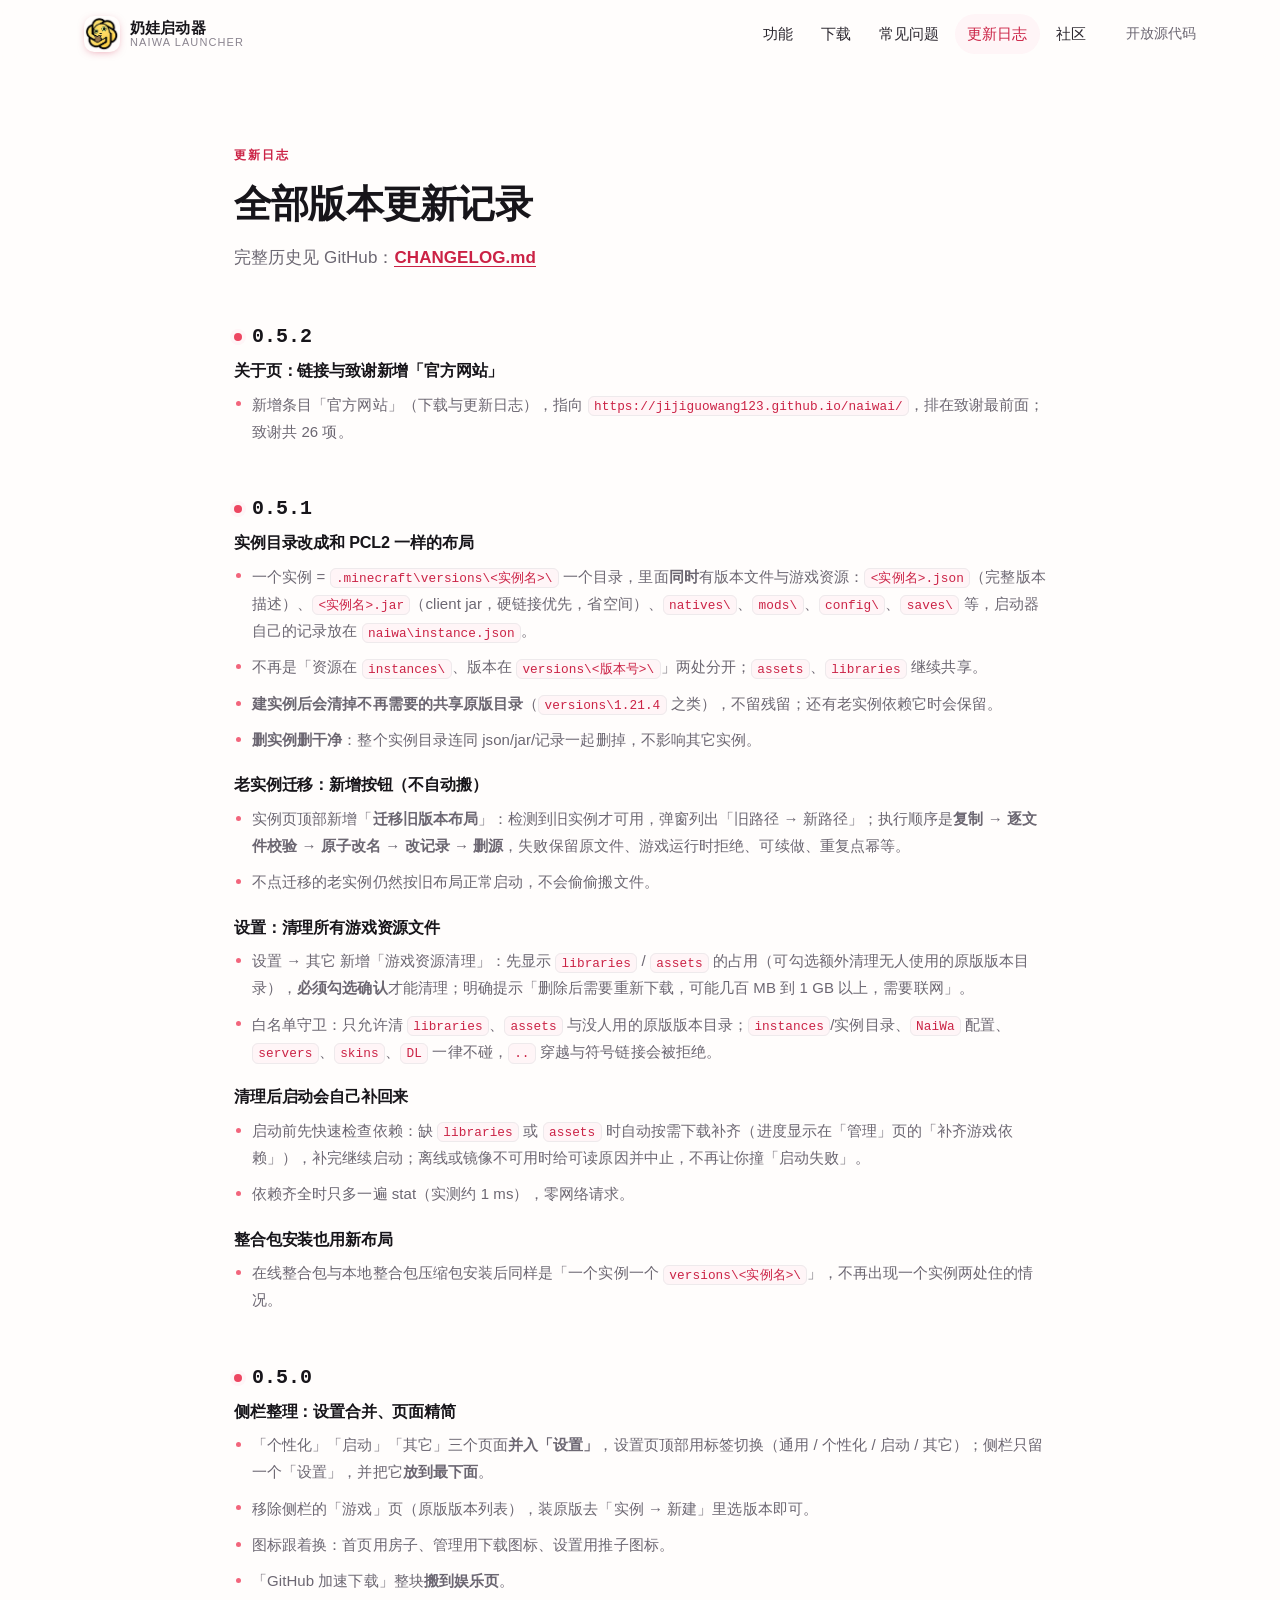
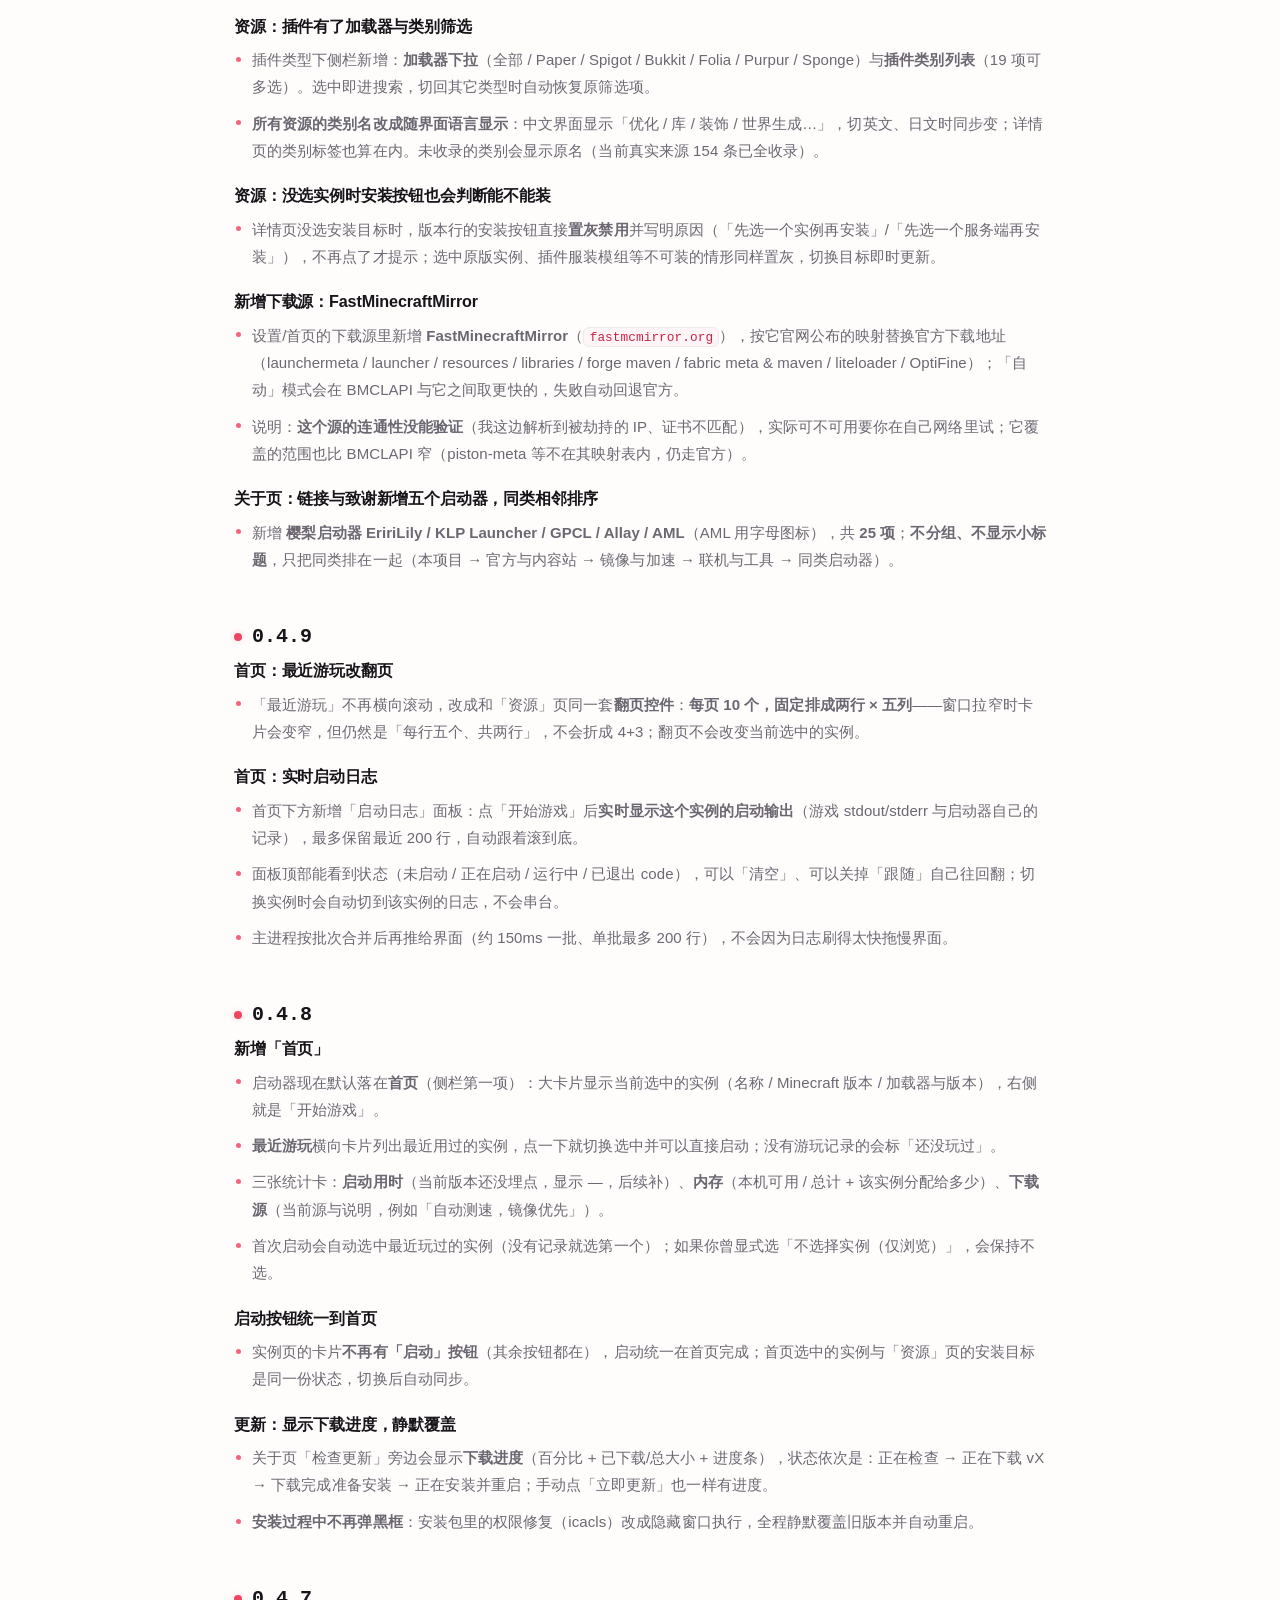
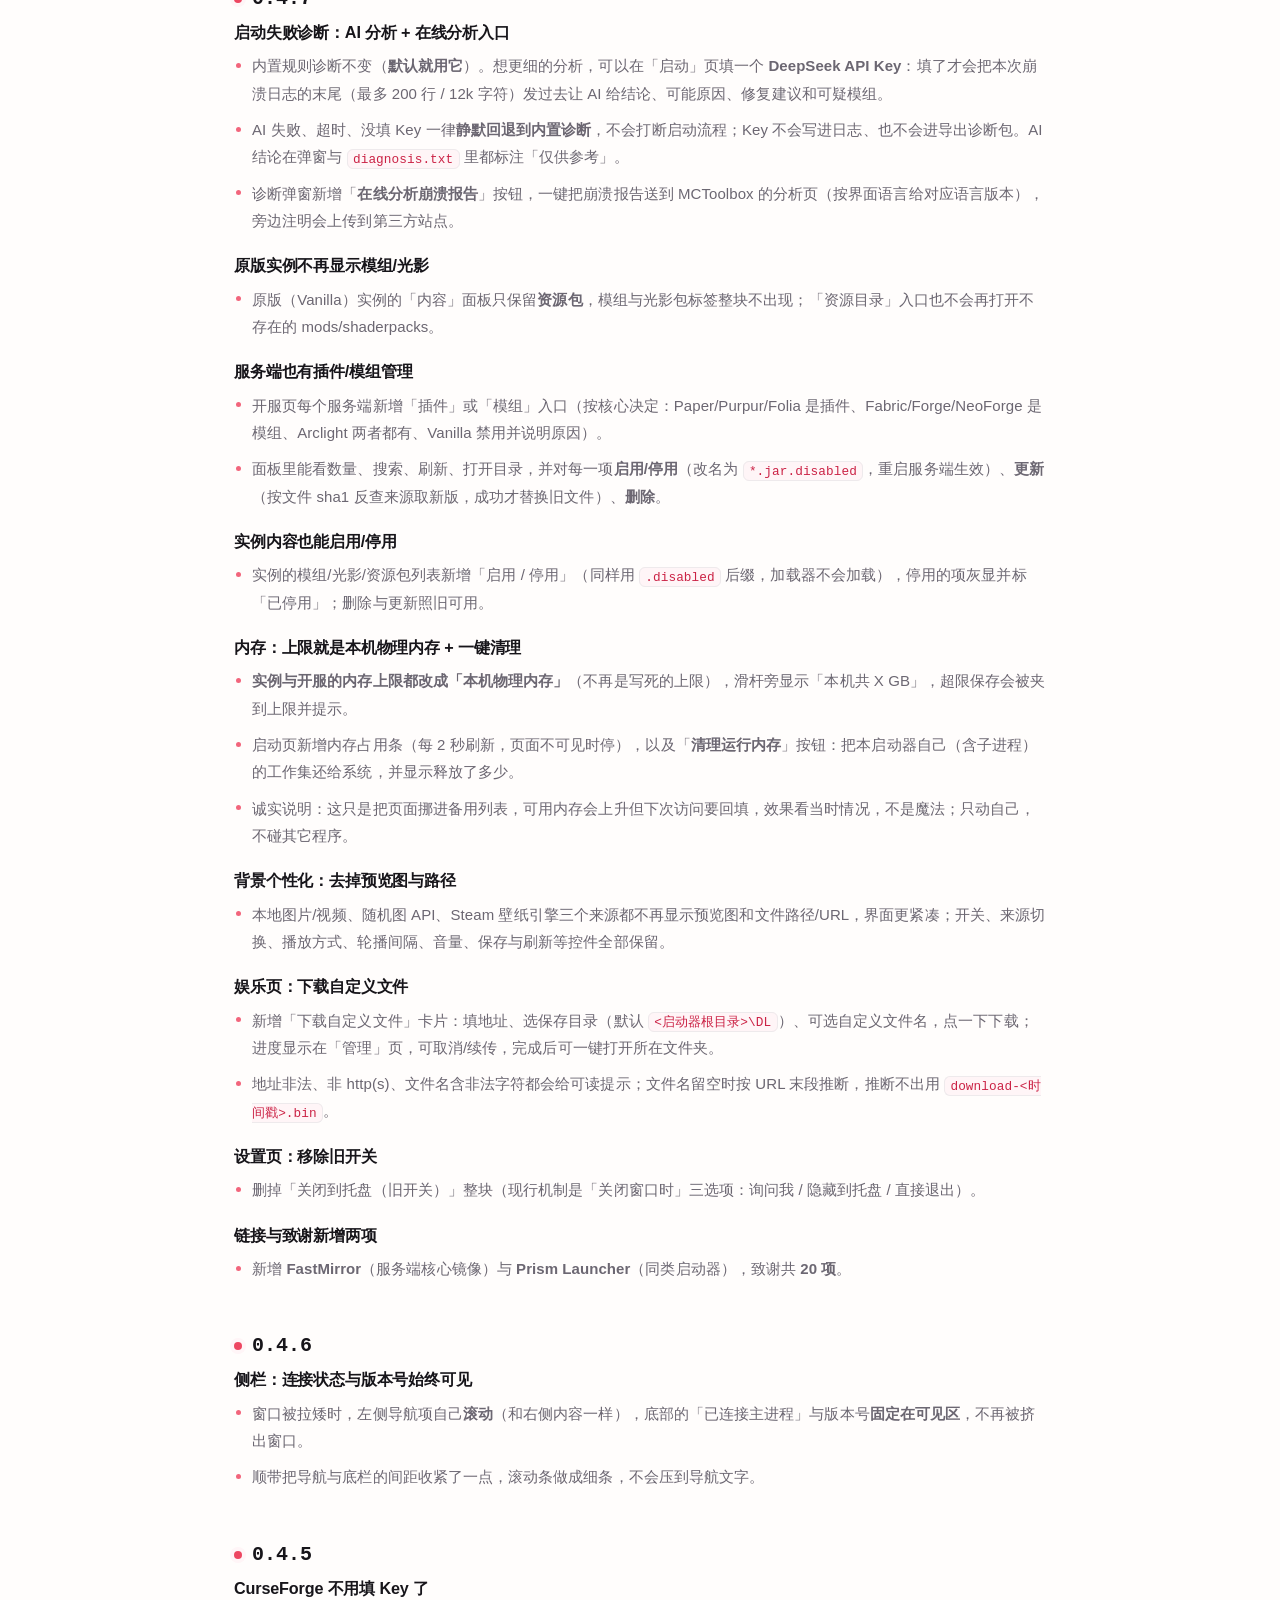
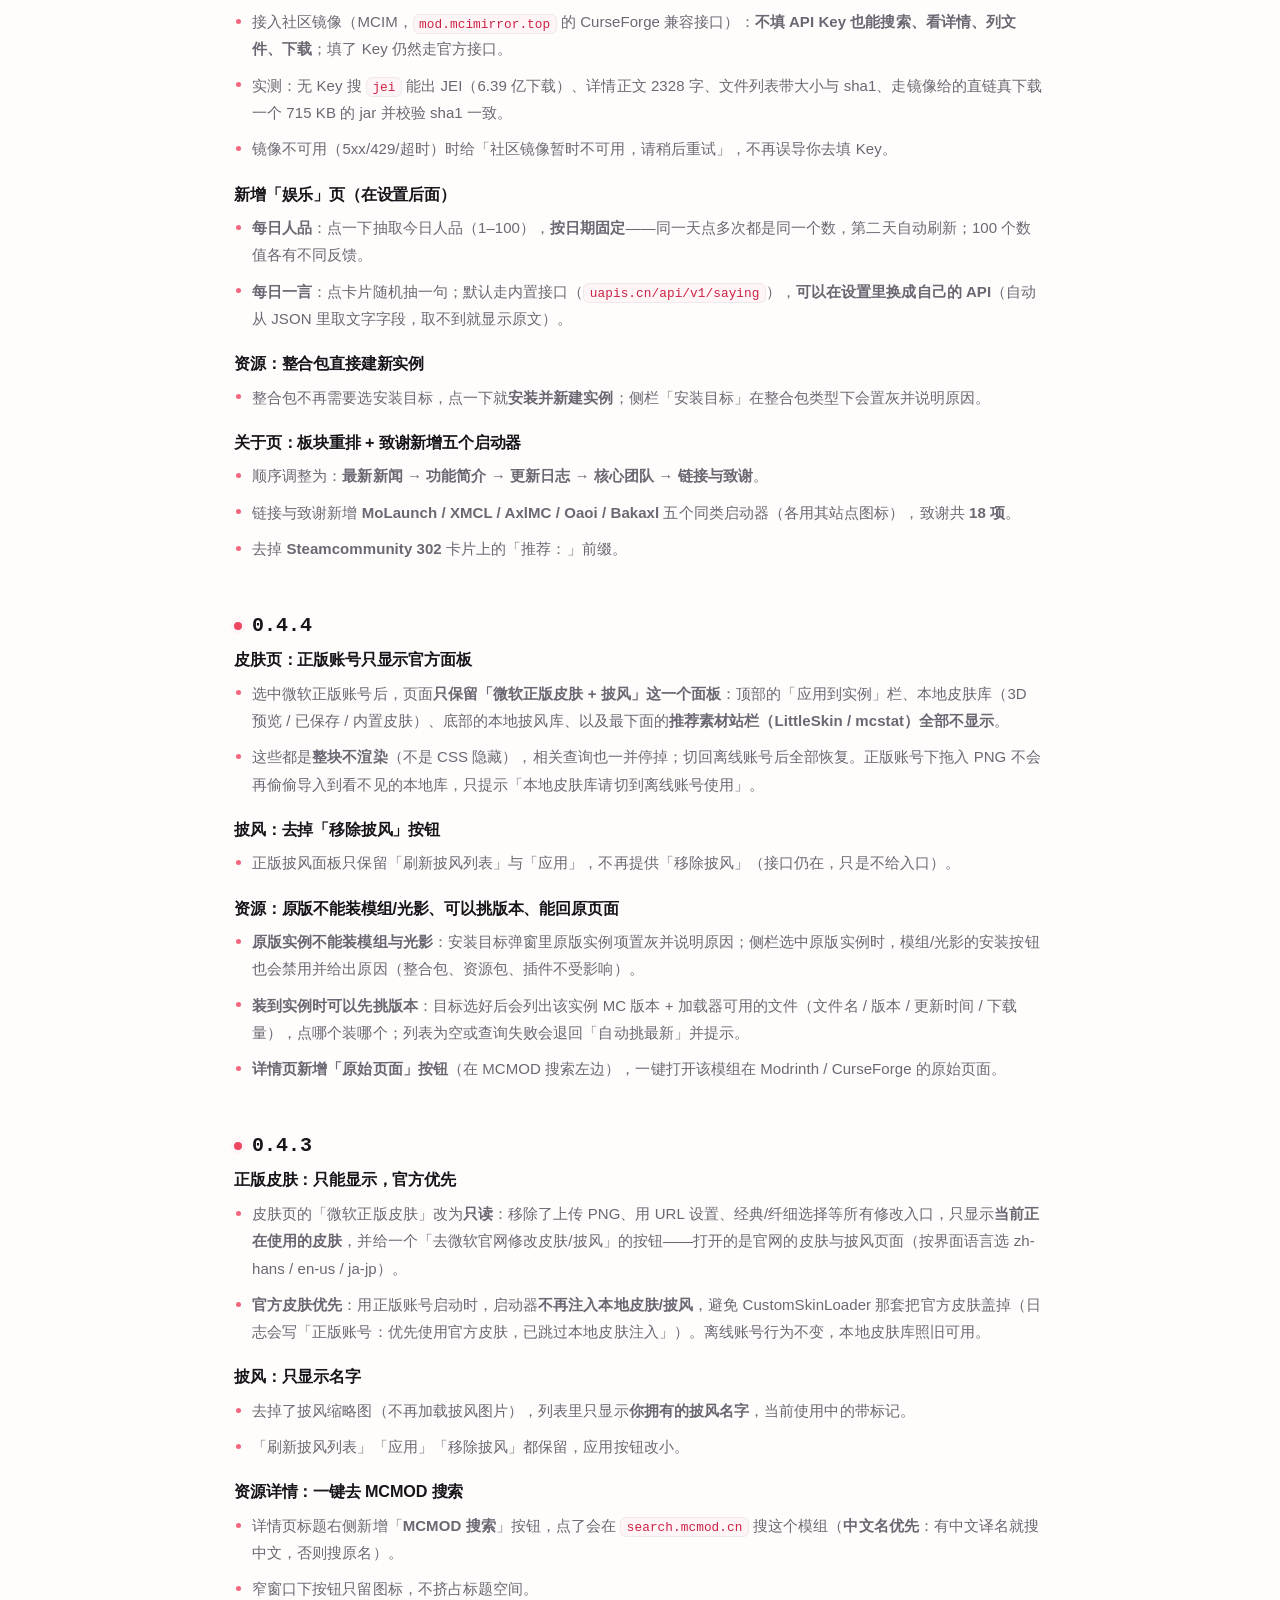
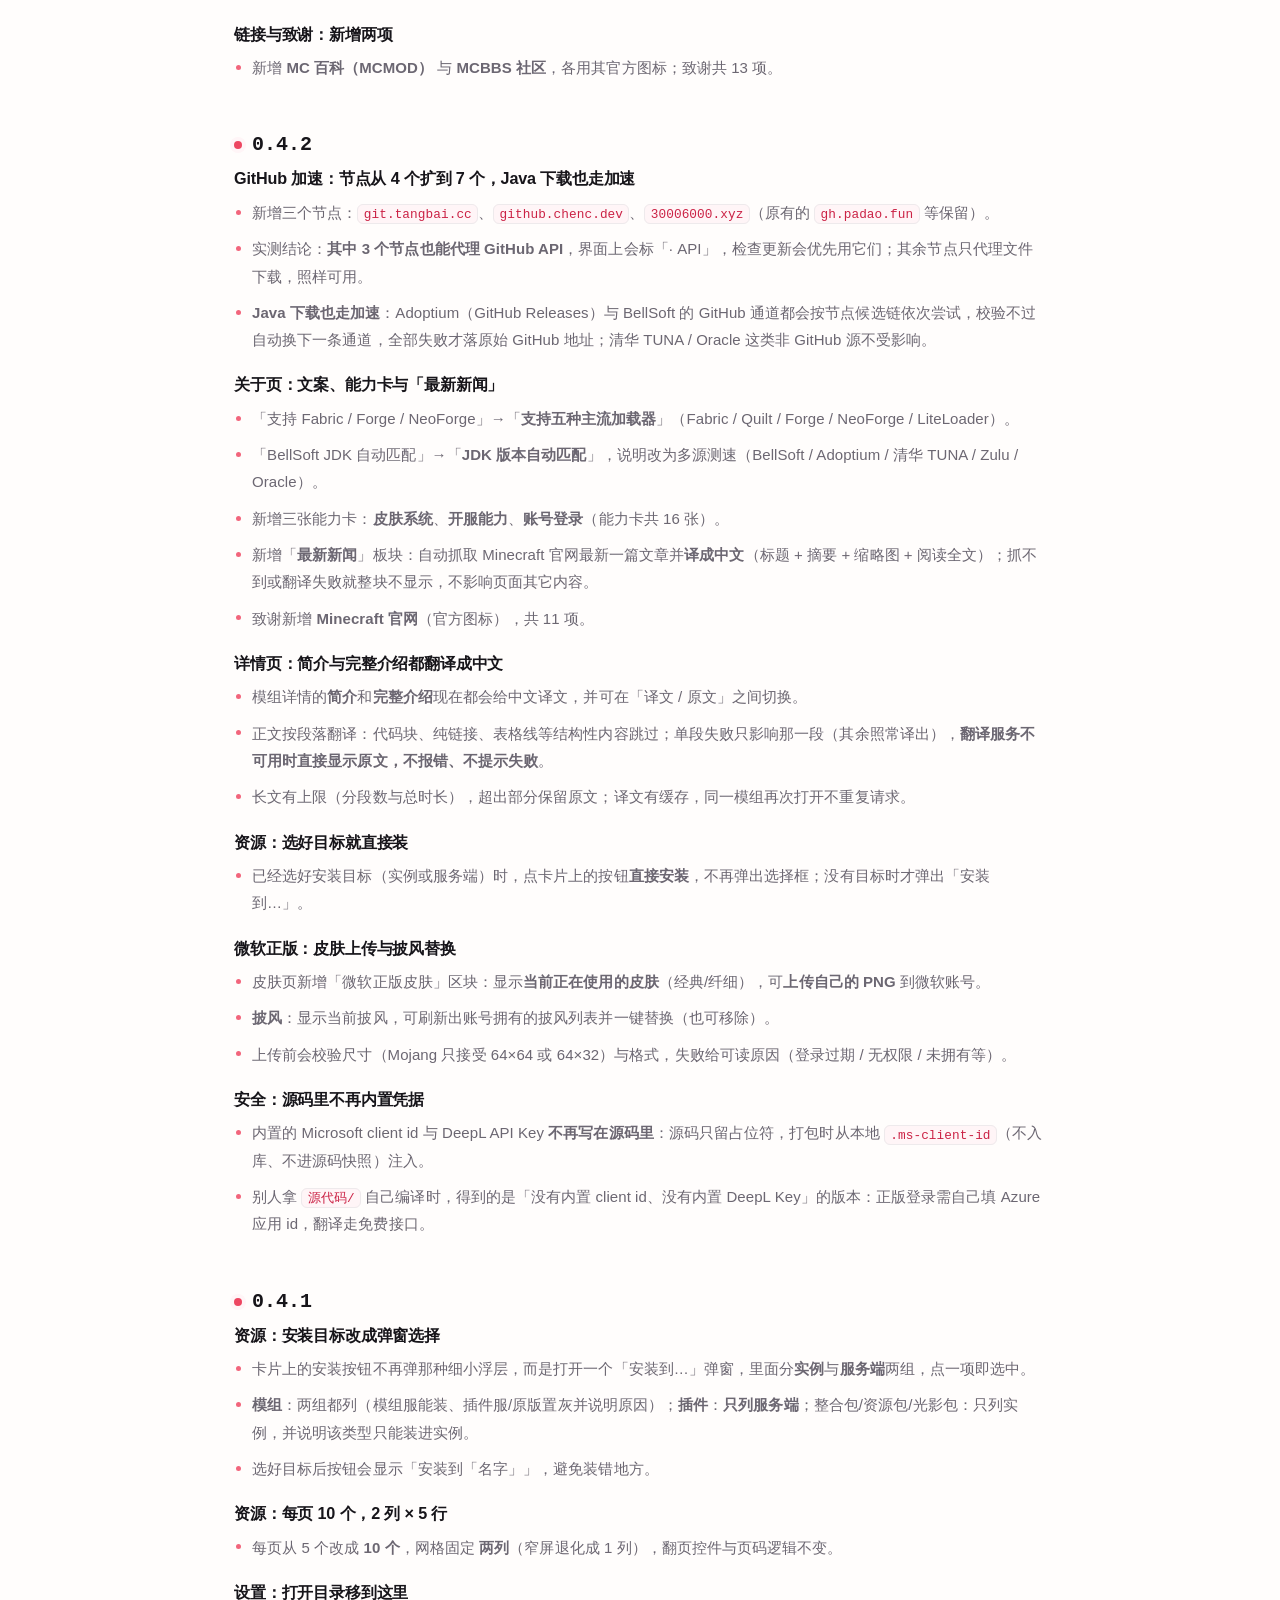
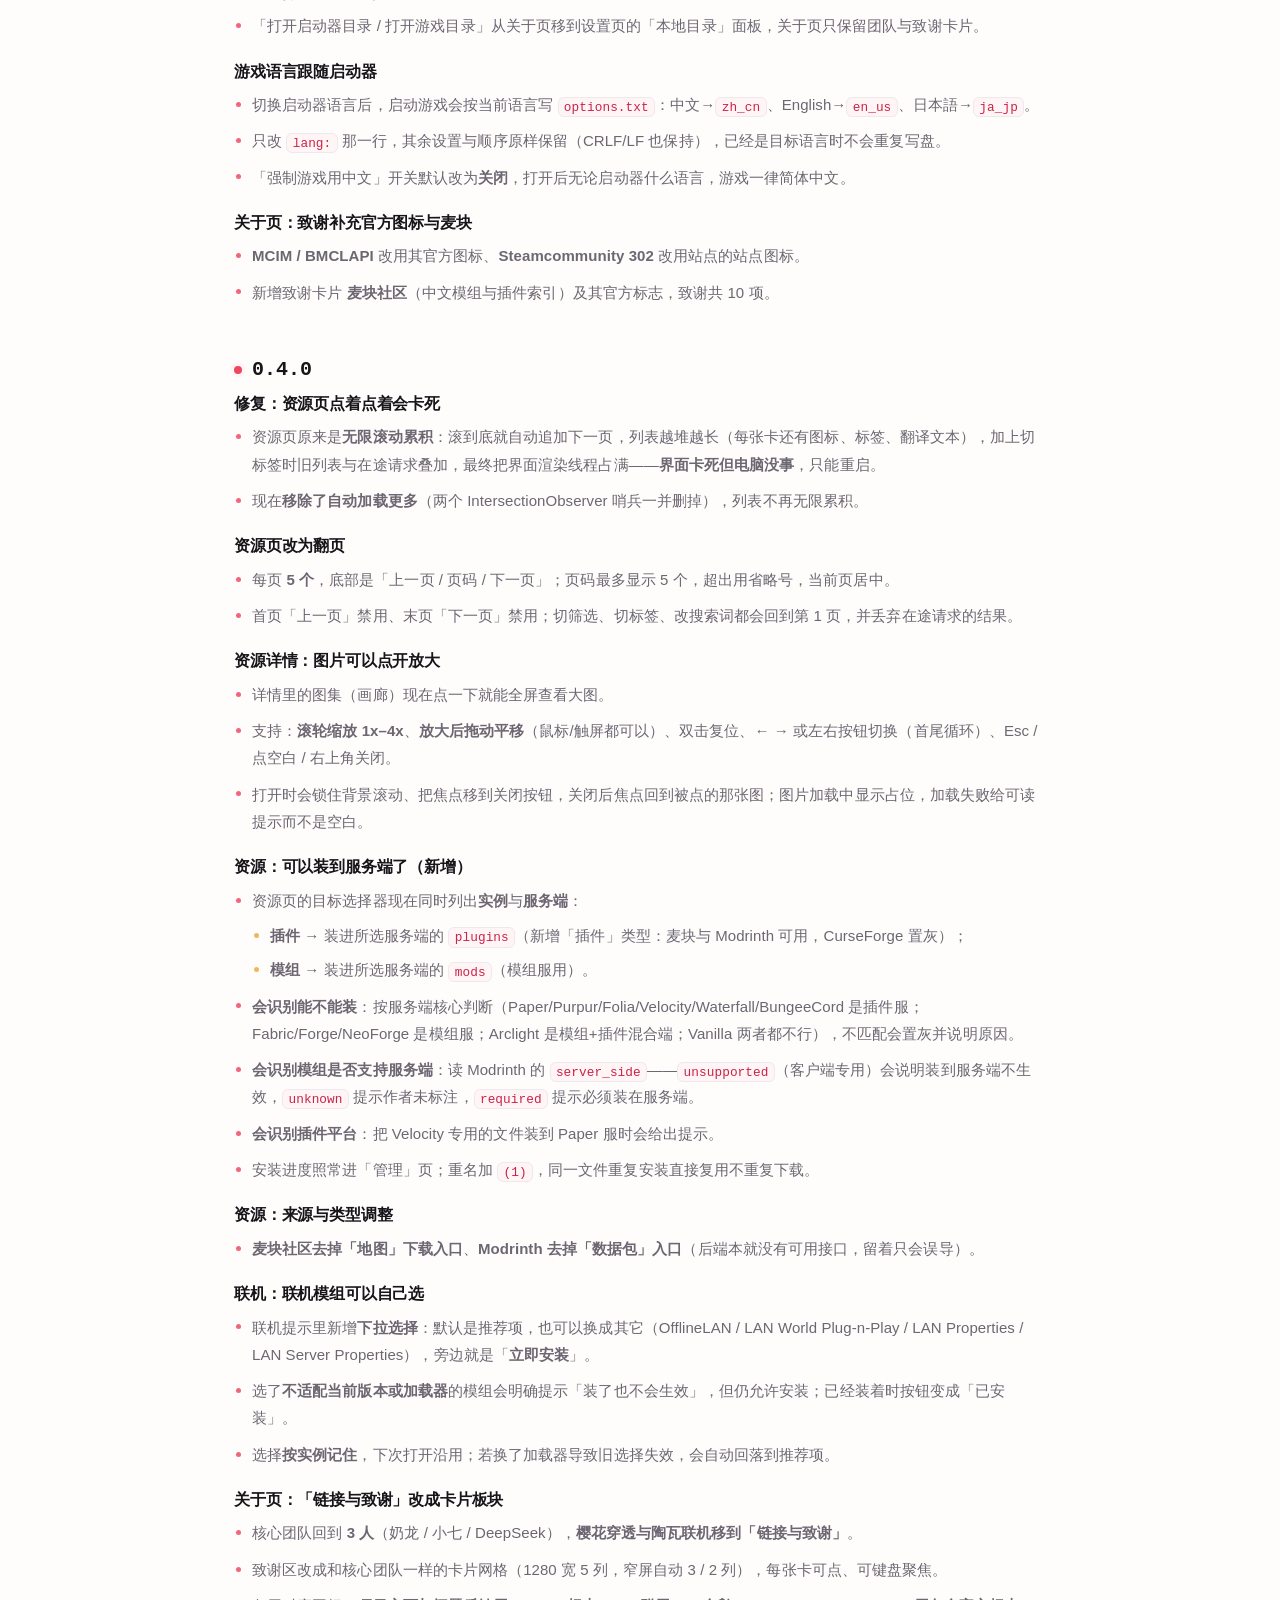
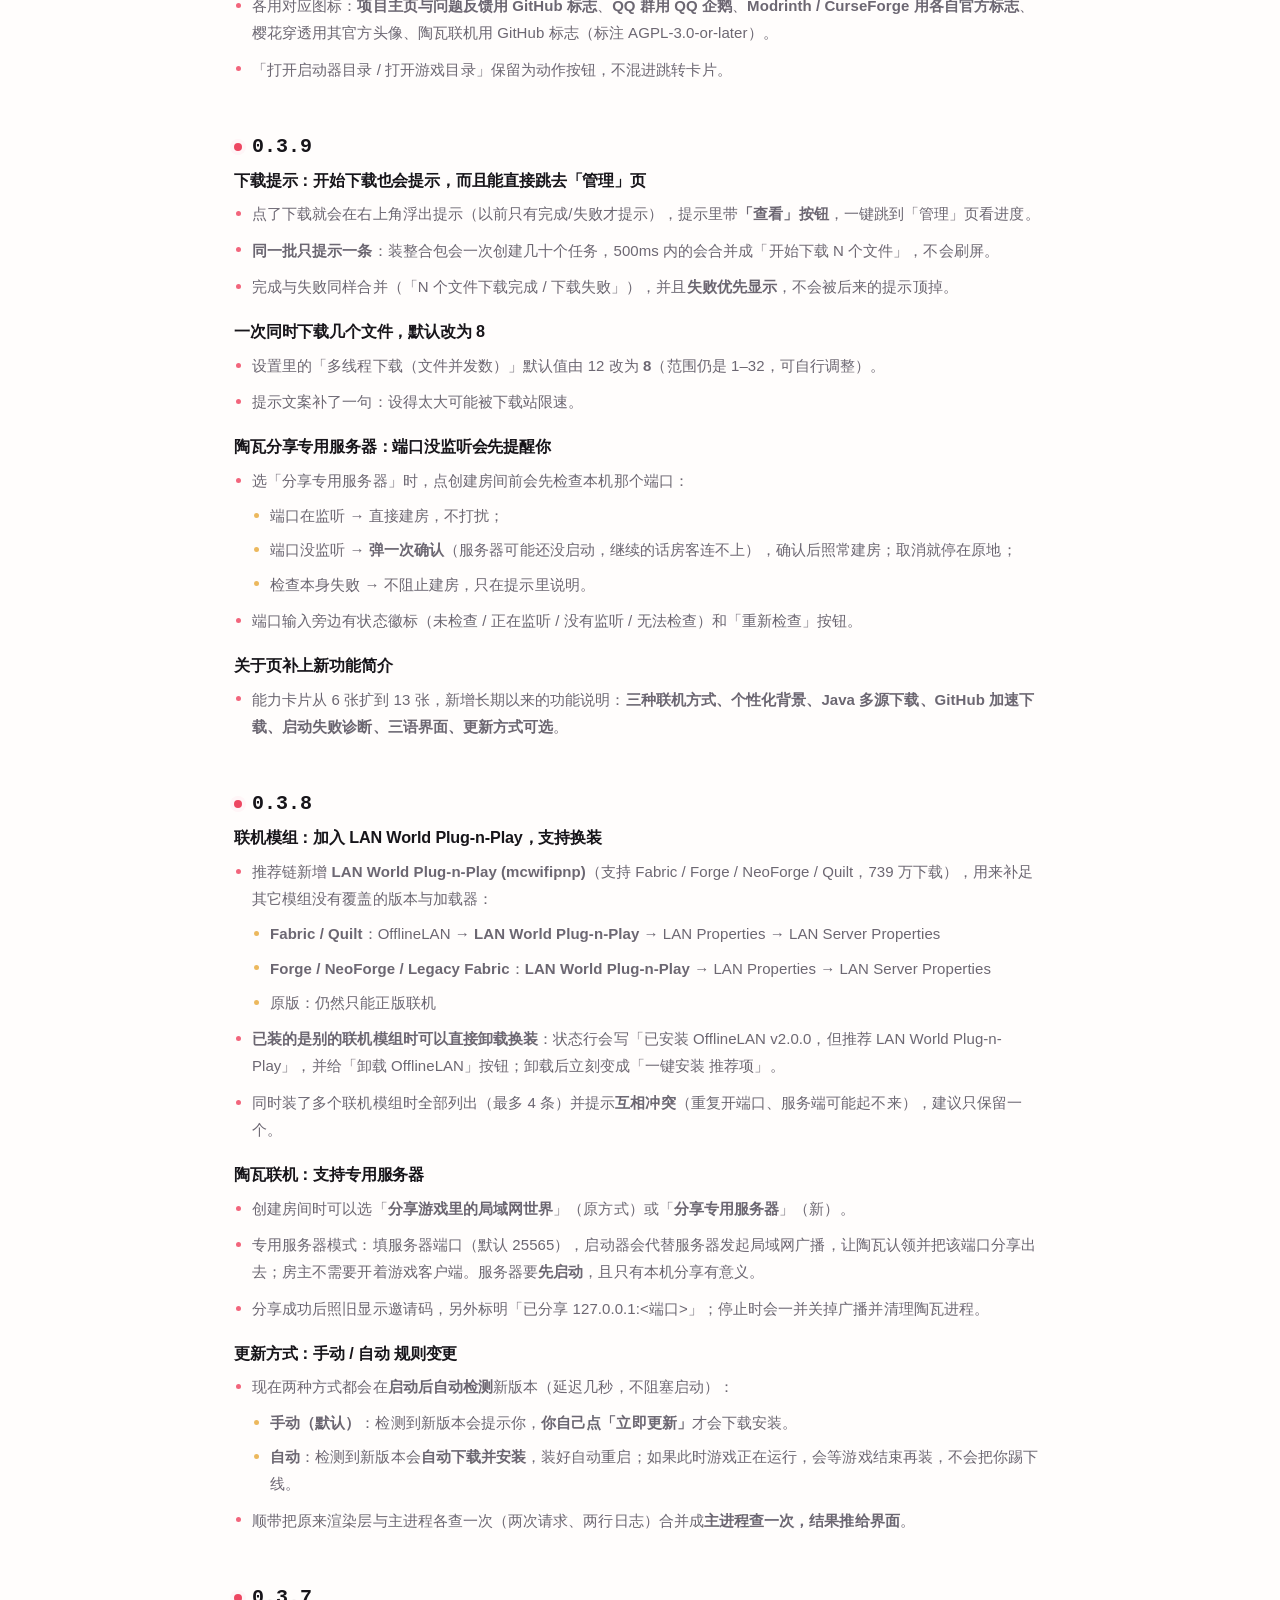
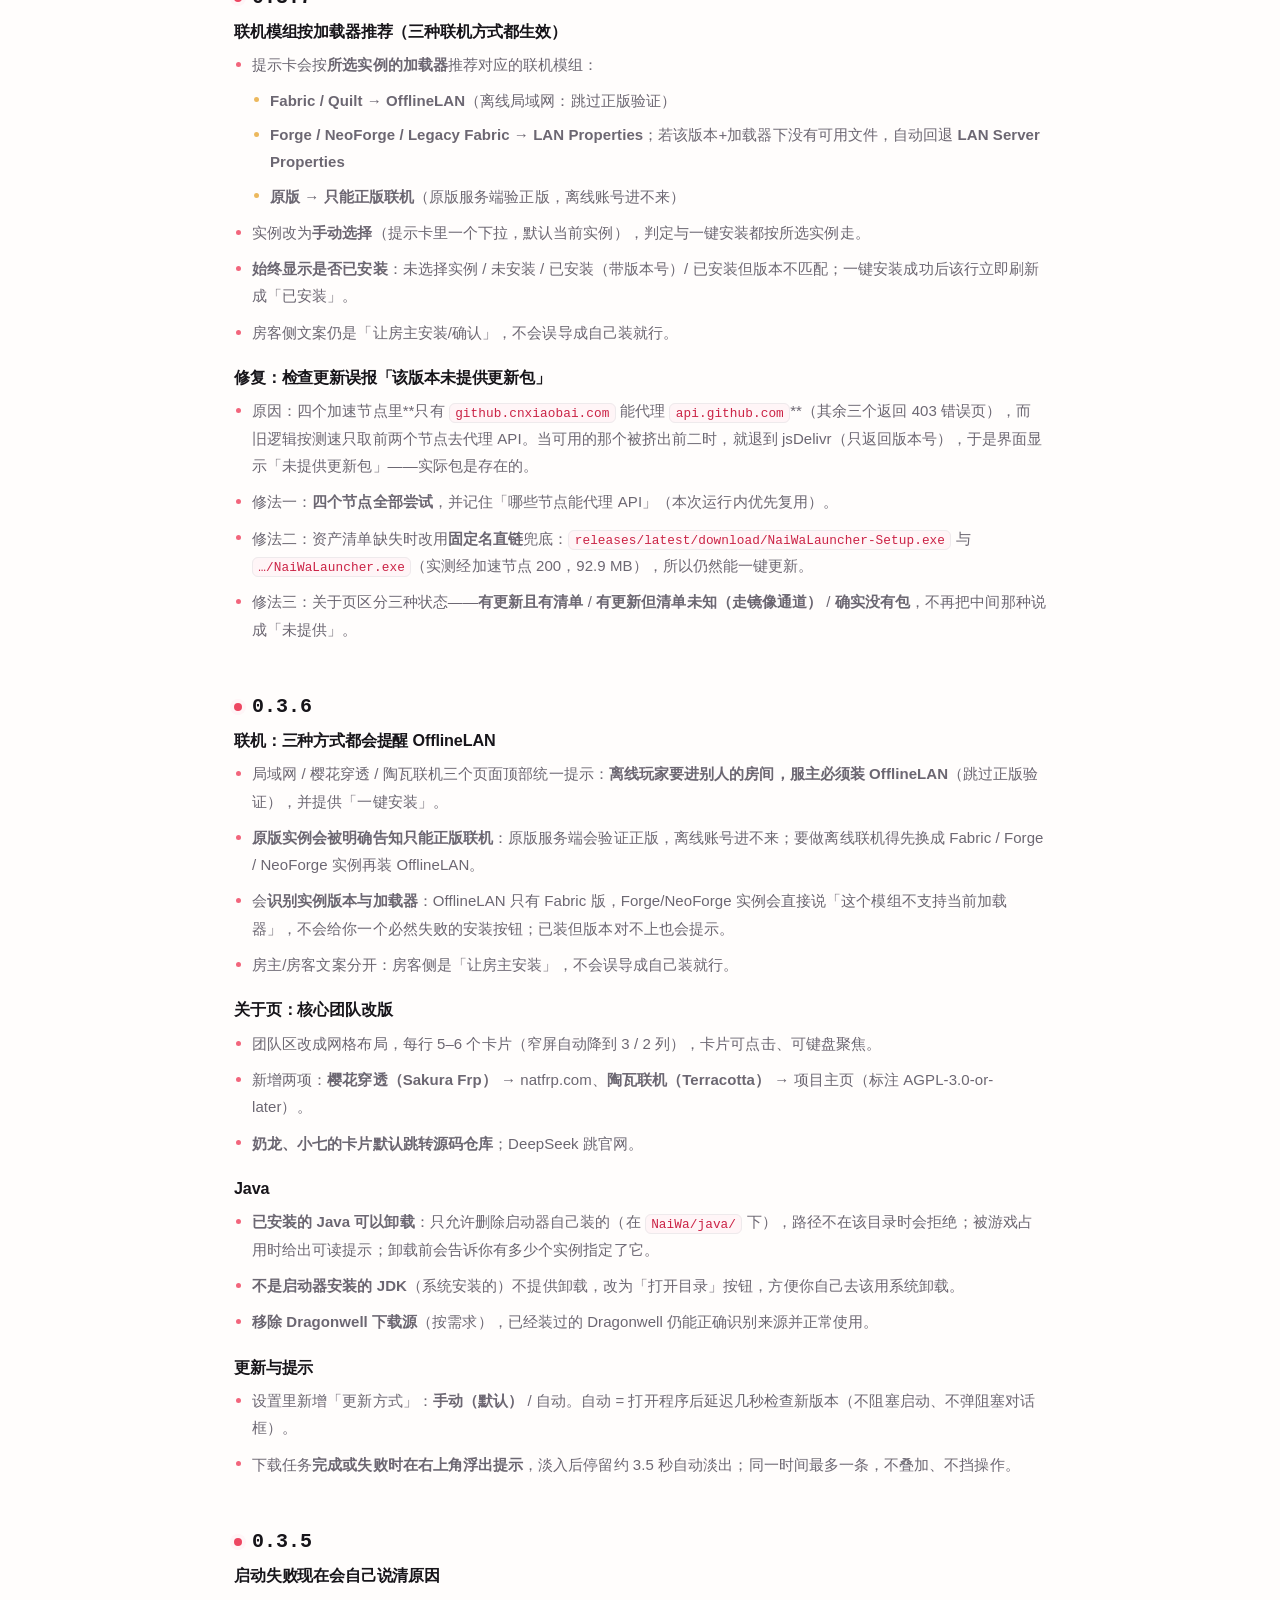
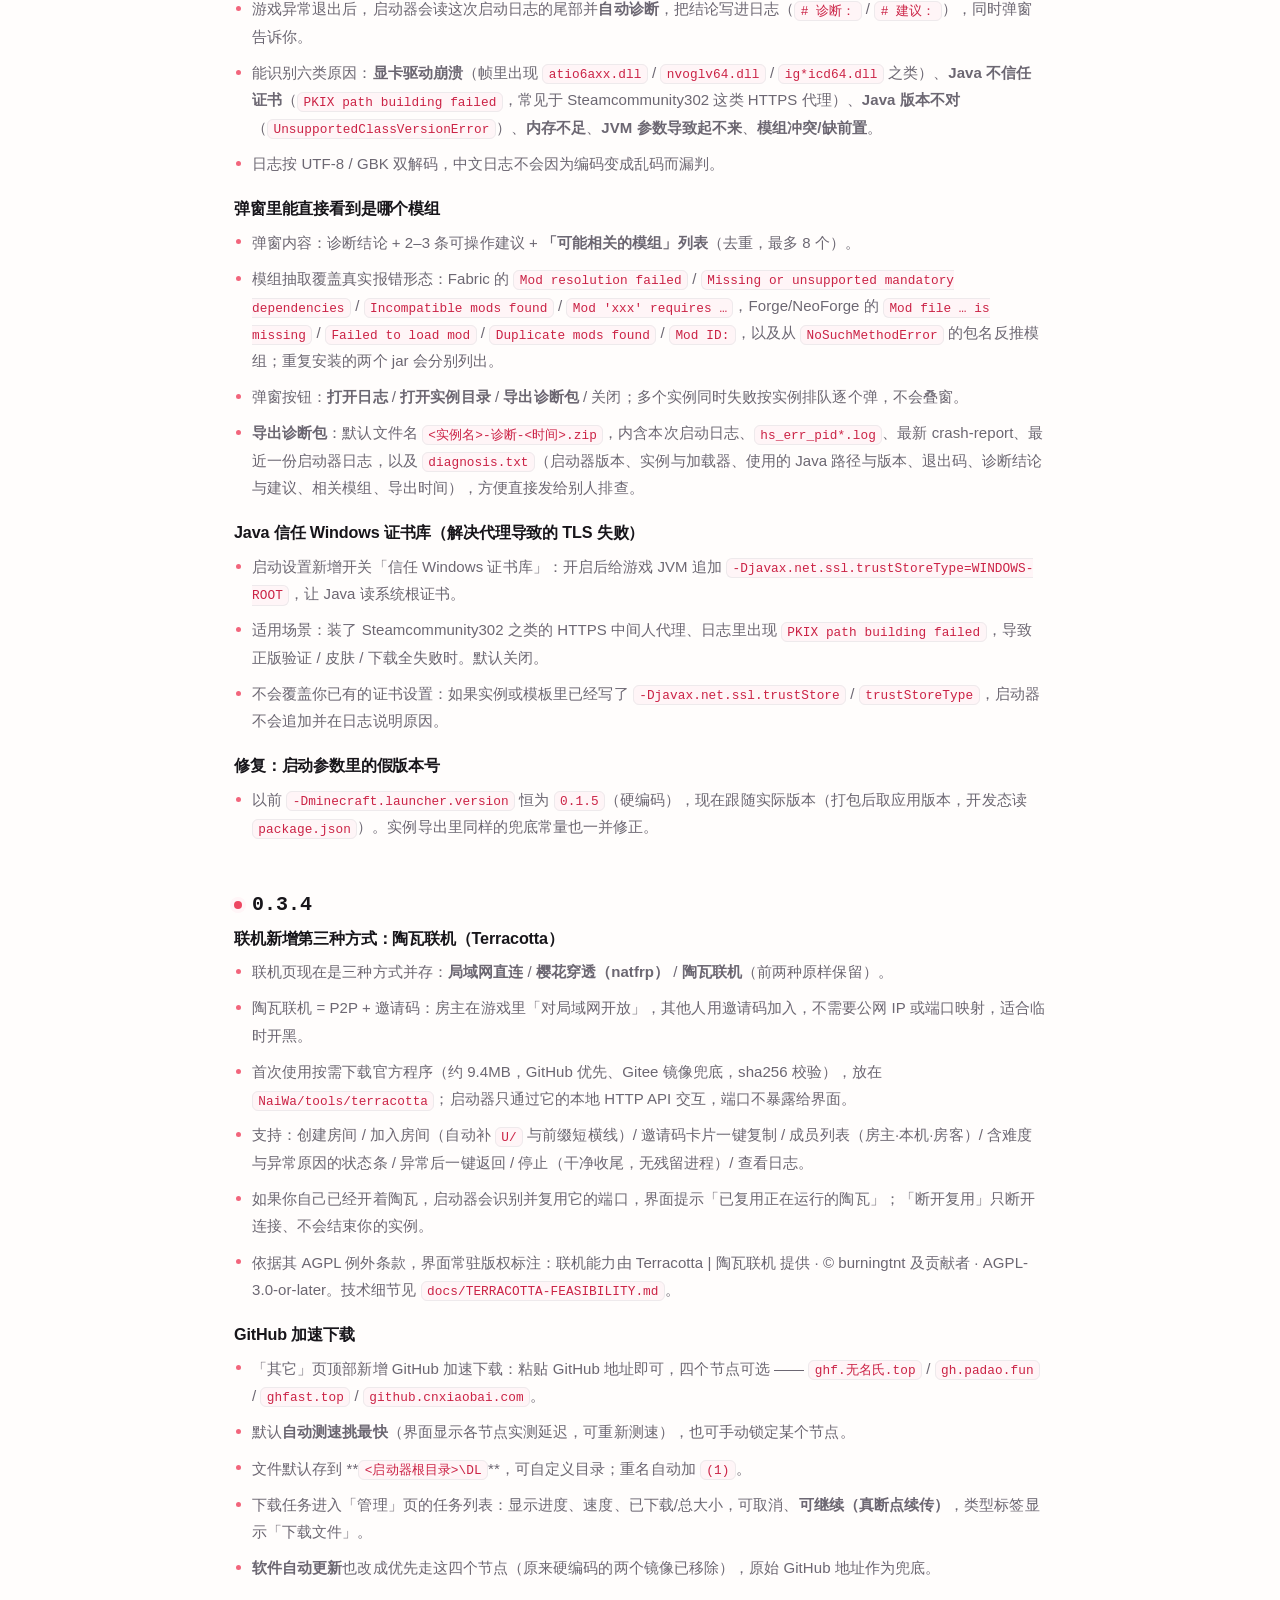
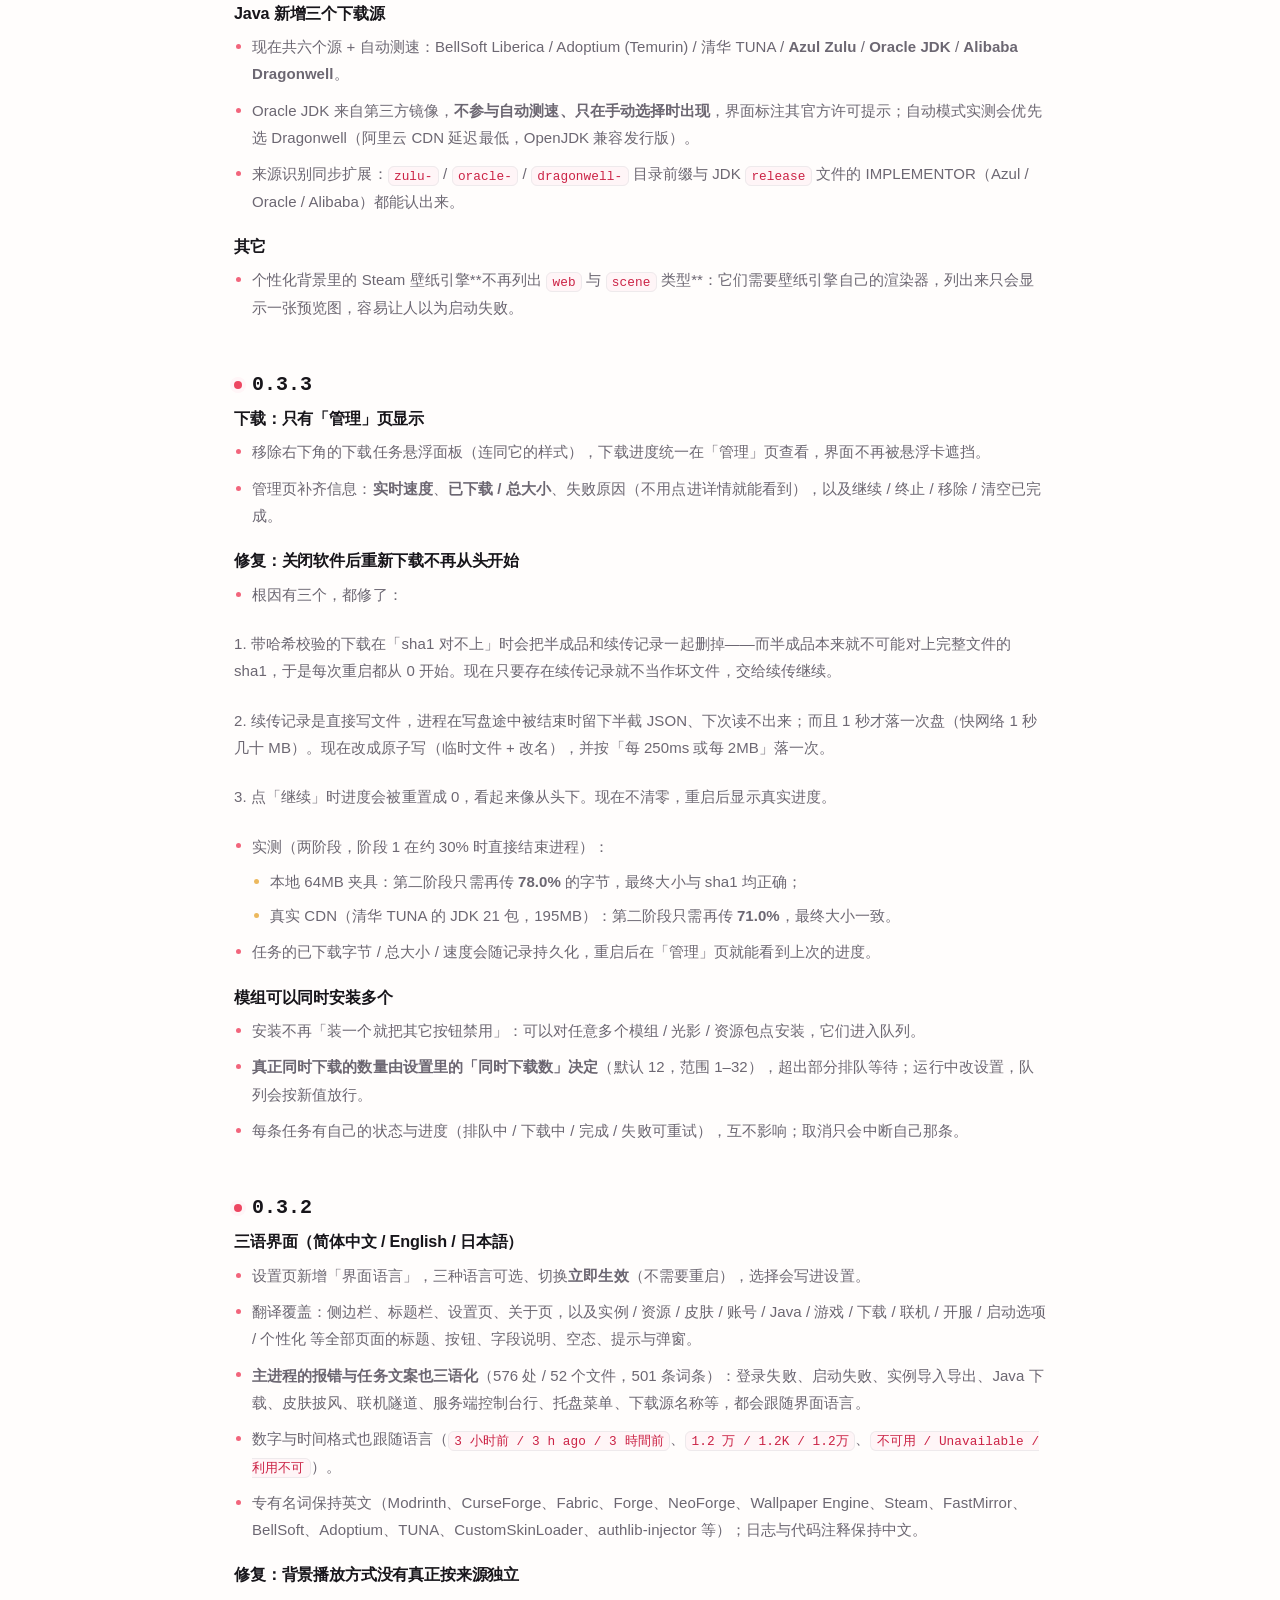
==== changelog.html @ e780cf73 "0.5.2" ====
<!DOCTYPE html>
<html lang="zh-CN">
<head>
<meta charset="utf-8" />
<meta name="viewport" content="width=device-width, initial-scale=1" />
<title>更新日志 — 奶娃启动器 NaiWa Launcher</title>
<meta name="description" content="奶娃启动器（NaiWa Launcher）的版本更新日志：每个版本改了什么，按版本倒序排列；完整历史见仓库 CHANGELOG.md。" />
<meta name="author" content="奶龙" />
<meta name="theme-color" content="#ed4661" />
<meta name="color-scheme" content="light dark" />
<!-- 内容安全策略：本站不发外部请求。若启用 Google Fonts 那一行，需把 fonts.googleapis.com / fonts.gstatic.com 加进 style-src 与 font-src。 -->
<meta http-equiv="Content-Security-Policy" content="default-src 'self'; base-uri 'none'; img-src 'self' data:; style-src 'self' 'unsafe-inline'; script-src 'self'; font-src 'self'; connect-src 'self'; form-action 'none'" />
<link rel="icon" type="image/png" href="assets/img/logo.png" />
<link rel="apple-touch-icon" href="assets/img/logo.png" />

<meta property="og:type" content="website" />
<meta property="og:locale" content="zh_CN" />
<meta property="og:site_name" content="奶娃启动器 NaiWa Launcher" />
<meta property="og:title" content="更新日志 — 奶娃启动器 NaiWa Launcher" />
<meta property="og:description" content="每个版本改了什么，按版本倒序排列。" />
<meta property="og:image" content="assets/img/home.png" />
<meta property="og:image:width" content="1440" />
<meta property="og:image:height" content="900" />
<meta property="og:image:alt" content="奶娃启动器首页截图" />
<meta name="twitter:card" content="summary_large_image" />
<meta name="twitter:title" content="更新日志 — 奶娃启动器 NaiWa Launcher" />
<meta name="twitter:description" content="奶娃启动器的版本更新日志。" />
<meta name="twitter:image" content="assets/img/home.png" />

<!-- 字体：默认走系统字体栈，离线也能正常显示。
     如果希望使用 Google Fonts 的 Inter，取消下面一行的注释即可（网络不通时会自动回退到系统栈）。 -->
<!-- <link rel="stylesheet" href="https://fonts.googleapis.com/css2?family=Inter:wght@400;500;600;700;800&display=swap" /> -->
<link rel="stylesheet" href="assets/css/style.css" />
</head>
<body>
<a class="skip-link" href="#main">跳到主要内容</a>

<header class="site-header" id="site-header">
  <div class="container header-inner">
    <a class="brand" href="index.html" aria-label="奶娃启动器，回到页面顶部">
      <img class="brand-logo" src="assets/img/logo.png" alt="" width="36" height="36" />
      <span class="brand-name">奶娃启动器<em>NaiWa Launcher</em></span>
    </a>

    <nav class="nav" id="primary-nav" aria-label="主导航">
      <ul class="nav-list">
        <li><a href="index.html#features">功能</a></li>
        <li><a href="index.html#download">下载</a></li>
        <li><a href="index.html#faq">常见问题</a></li>
        <li><a href="changelog.html" class="is-active" aria-current="page">更新日志</a></li>
        <li><a href="index.html#community">社区</a></li>
      </ul>
      <div class="nav-actions">
        <a class="nav-source" data-dl="repo" data-dl-keep-label href="#" rel="noopener">开放源代码</a>
      </div>
    </nav>

    <button class="nav-toggle" id="nav-toggle" type="button" aria-expanded="false" aria-controls="primary-nav" aria-label="打开菜单">
      <span class="nav-toggle-bar" aria-hidden="true"></span>
      <span class="nav-toggle-bar" aria-hidden="true"></span>
      <span class="nav-toggle-bar" aria-hidden="true"></span>
    </button>
  </div>
</header>

<main id="main">
  <section class="section cl-page" id="changelog">
    <div class="container container--narrow">
      <header class="section-head section-head--left">
        <p class="eyebrow">更新日志</p>
        <h2>全部版本更新记录</h2>
        <p class="section-lead">完整历史见 GitHub：<a class="inline-link" href="https://github.com/JIJIGUOWANG123/NaiWaLauncher/blob/main/CHANGELOG.md" target="_blank" rel="noopener noreferrer">CHANGELOG.md</a></p>
      </header>

      <div class="clog">
  <article class="clog-entry" id="v0-5-2">
    <h2 class="clog-ver">0.5.2</h2>
    <div class="clog-body">
      <div class="clog-sec">
        <h3 class="clog-group">关于页：链接与致谢新增「官方网站」</h3>
        <ul class="clog-list">
          <li>新增条目「官方网站」（下载与更新日志），指向 <code>https://jijiguowang123.github.io/naiwai/</code>，排在致谢最前面；致谢共 26 项。</li>
        </ul>
      </div>
    </div>
  </article>

  <article class="clog-entry" id="v0-5-1">
    <h2 class="clog-ver">0.5.1</h2>
    <div class="clog-body">
      <div class="clog-sec">
        <h3 class="clog-group">实例目录改成和 PCL2 一样的布局</h3>
        <ul class="clog-list">
          <li>一个实例 = <code>.minecraft\versions\&lt;实例名&gt;\</code> 一个目录，里面<strong>同时</strong>有版本文件与游戏资源：<code>&lt;实例名&gt;.json</code>（完整版本描述）、<code>&lt;实例名&gt;.jar</code>（client jar，硬链接优先，省空间）、<code>natives\</code>、<code>mods\</code>、<code>config\</code>、<code>saves\</code> 等，启动器自己的记录放在 <code>naiwa\instance.json</code>。</li>
          <li>不再是「资源在 <code>instances\</code>、版本在 <code>versions\&lt;版本号&gt;\</code>」两处分开；<code>assets</code>、<code>libraries</code> 继续共享。</li>
          <li><strong>建实例后会清掉不再需要的共享原版目录</strong>（<code>versions\1.21.4</code> 之类），不留残留；还有老实例依赖它时会保留。</li>
          <li><strong>删实例删干净</strong>：整个实例目录连同 json/jar/记录一起删掉，不影响其它实例。</li>
        </ul>
      </div>
      <div class="clog-sec">
        <h3 class="clog-group">老实例迁移：新增按钮（不自动搬）</h3>
        <ul class="clog-list">
          <li>实例页顶部新增「<strong>迁移旧版本布局</strong>」：检测到旧实例才可用，弹窗列出「旧路径 → 新路径」；执行顺序是<strong>复制 → 逐文件校验 → 原子改名 → 改记录 → 删源</strong>，失败保留原文件、游戏运行时拒绝、可续做、重复点幂等。</li>
          <li>不点迁移的老实例仍然按旧布局正常启动，不会偷偷搬文件。</li>
        </ul>
      </div>
      <div class="clog-sec">
        <h3 class="clog-group">设置：清理所有游戏资源文件</h3>
        <ul class="clog-list">
          <li>设置 → 其它 新增「游戏资源清理」：先显示 <code>libraries</code> / <code>assets</code> 的占用（可勾选额外清理无人使用的原版版本目录），<strong>必须勾选确认</strong>才能清理；明确提示「删除后需要重新下载，可能几百 MB 到 1 GB 以上，需要联网」。</li>
          <li>白名单守卫：只允许清 <code>libraries</code>、<code>assets</code> 与没人用的原版版本目录；<code>instances</code>/实例目录、<code>NaiWa</code> 配置、<code>servers</code>、<code>skins</code>、<code>DL</code> 一律不碰，<code>..</code> 穿越与符号链接会被拒绝。</li>
        </ul>
      </div>
      <div class="clog-sec">
        <h3 class="clog-group">清理后启动会自己补回来</h3>
        <ul class="clog-list">
          <li>启动前先快速检查依赖：缺 <code>libraries</code> 或 <code>assets</code> 时自动按需下载补齐（进度显示在「管理」页的「补齐游戏依赖」），补完继续启动；离线或镜像不可用时给可读原因并中止，不再让你撞「启动失败」。</li>
          <li>依赖齐全时只多一遍 stat（实测约 1 ms），零网络请求。</li>
        </ul>
      </div>
      <div class="clog-sec">
        <h3 class="clog-group">整合包安装也用新布局</h3>
        <ul class="clog-list">
          <li>在线整合包与本地整合包压缩包安装后同样是「一个实例一个 <code>versions\&lt;实例名&gt;\</code>」，不再出现一个实例两处住的情况。</li>
        </ul>
      </div>
    </div>
  </article>

  <article class="clog-entry" id="v0-5-0">
    <h2 class="clog-ver">0.5.0</h2>
    <div class="clog-body">
      <div class="clog-sec">
        <h3 class="clog-group">侧栏整理：设置合并、页面精简</h3>
        <ul class="clog-list">
          <li>「个性化」「启动」「其它」三个页面<strong>并入「设置」</strong>，设置页顶部用标签切换（通用 / 个性化 / 启动 / 其它）；侧栏只留一个「设置」，并把它<strong>放到最下面</strong>。</li>
          <li>移除侧栏的「游戏」页（原版版本列表），装原版去「实例 → 新建」里选版本即可。</li>
          <li>图标跟着换：首页用房子、管理用下载图标、设置用推子图标。</li>
          <li>「GitHub 加速下载」整块<strong>搬到娱乐页</strong>。</li>
        </ul>
      </div>
      <div class="clog-sec">
        <h3 class="clog-group">资源：插件有了加载器与类别筛选</h3>
        <ul class="clog-list">
          <li>插件类型下侧栏新增：<strong>加载器下拉</strong>（全部 / Paper / Spigot / Bukkit / Folia / Purpur / Sponge）与<strong>插件类别列表</strong>（19 项可多选）。选中即进搜索，切回其它类型时自动恢复原筛选项。</li>
          <li><strong>所有资源的类别名改成随界面语言显示</strong>：中文界面显示「优化 / 库 / 装饰 / 世界生成…」，切英文、日文时同步变；详情页的类别标签也算在内。未收录的类别会显示原名（当前真实来源 154 条已全收录）。</li>
        </ul>
      </div>
      <div class="clog-sec">
        <h3 class="clog-group">资源：没选实例时安装按钮也会判断能不能装</h3>
        <ul class="clog-list">
          <li>详情页没选安装目标时，版本行的安装按钮直接<strong>置灰禁用</strong>并写明原因（「先选一个实例再安装」/「先选一个服务端再安装」），不再点了才提示；选中原版实例、插件服装模组等不可装的情形同样置灰，切换目标即时更新。</li>
        </ul>
      </div>
      <div class="clog-sec">
        <h3 class="clog-group">新增下载源：FastMinecraftMirror</h3>
        <ul class="clog-list">
          <li>设置/首页的下载源里新增 <strong>FastMinecraftMirror</strong>（<code>fastmcmirror.org</code>），按它官网公布的映射替换官方下载地址（launchermeta / launcher / resources / libraries / forge maven / fabric meta &amp; maven / liteloader / OptiFine）；「自动」模式会在 BMCLAPI 与它之间取更快的，失败自动回退官方。</li>
          <li>说明：<strong>这个源的连通性没能验证</strong>（我这边解析到被劫持的 IP、证书不匹配），实际可不可用要你在自己网络里试；它覆盖的范围也比 BMCLAPI 窄（piston-meta 等不在其映射表内，仍走官方）。</li>
        </ul>
      </div>
      <div class="clog-sec">
        <h3 class="clog-group">关于页：链接与致谢新增五个启动器，同类相邻排序</h3>
        <ul class="clog-list">
          <li>新增 <strong>樱梨启动器 EririLily / KLP Launcher / GPCL / Allay / AML</strong>（AML 用字母图标），共 <strong>25 项</strong>；<strong>不分组、不显示小标题</strong>，只把同类排在一起（本项目 → 官方与内容站 → 镜像与加速 → 联机与工具 → 同类启动器）。</li>
        </ul>
      </div>
    </div>
  </article>

  <article class="clog-entry" id="v0-4-9">
    <h2 class="clog-ver">0.4.9</h2>
    <div class="clog-body">
      <div class="clog-sec">
        <h3 class="clog-group">首页：最近游玩改翻页</h3>
        <ul class="clog-list">
          <li>「最近游玩」不再横向滚动，改成和「资源」页同一套<strong>翻页控件</strong>：<strong>每页 10 个，固定排成两行 × 五列</strong>——窗口拉窄时卡片会变窄，但仍然是「每行五个、共两行」，不会折成 4+3；翻页不会改变当前选中的实例。</li>
        </ul>
      </div>
      <div class="clog-sec">
        <h3 class="clog-group">首页：实时启动日志</h3>
        <ul class="clog-list">
          <li>首页下方新增「启动日志」面板：点「开始游戏」后<strong>实时显示这个实例的启动输出</strong>（游戏 stdout/stderr 与启动器自己的记录），最多保留最近 200 行，自动跟着滚到底。</li>
          <li>面板顶部能看到状态（未启动 / 正在启动 / 运行中 / 已退出 code），可以「清空」、可以关掉「跟随」自己往回翻；切换实例时会自动切到该实例的日志，不会串台。</li>
          <li>主进程按批次合并后再推给界面（约 150ms 一批、单批最多 200 行），不会因为日志刷得太快拖慢界面。</li>
        </ul>
      </div>
    </div>
  </article>

  <article class="clog-entry" id="v0-4-8">
    <h2 class="clog-ver">0.4.8</h2>
    <div class="clog-body">
      <div class="clog-sec">
        <h3 class="clog-group">新增「首页」</h3>
        <ul class="clog-list">
          <li>启动器现在默认落在<strong>首页</strong>（侧栏第一项）：大卡片显示当前选中的实例（名称 / Minecraft 版本 / 加载器与版本），右侧就是「开始游戏」。</li>
          <li><strong>最近游玩</strong>横向卡片列出最近用过的实例，点一下就切换选中并可以直接启动；没有游玩记录的会标「还没玩过」。</li>
          <li>三张统计卡：<strong>启动用时</strong>（当前版本还没埋点，显示 —，后续补）、<strong>内存</strong>（本机可用 / 总计 + 该实例分配给多少）、<strong>下载源</strong>（当前源与说明，例如「自动测速，镜像优先」）。</li>
          <li>首次启动会自动选中最近玩过的实例（没有记录就选第一个）；如果你曾显式选「不选择实例（仅浏览）」，会保持不选。</li>
        </ul>
      </div>
      <div class="clog-sec">
        <h3 class="clog-group">启动按钮统一到首页</h3>
        <ul class="clog-list">
          <li>实例页的卡片<strong>不再有「启动」按钮</strong>（其余按钮都在），启动统一在首页完成；首页选中的实例与「资源」页的安装目标是同一份状态，切换后自动同步。</li>
        </ul>
      </div>
      <div class="clog-sec">
        <h3 class="clog-group">更新：显示下载进度，静默覆盖</h3>
        <ul class="clog-list">
          <li>关于页「检查更新」旁边会显示<strong>下载进度</strong>（百分比 + 已下载/总大小 + 进度条），状态依次是：正在检查 → 正在下载 vX → 下载完成准备安装 → 正在安装并重启；手动点「立即更新」也一样有进度。</li>
          <li><strong>安装过程中不再弹黑框</strong>：安装包里的权限修复（icacls）改成隐藏窗口执行，全程静默覆盖旧版本并自动重启。</li>
        </ul>
      </div>
    </div>
  </article>

  <article class="clog-entry" id="v0-4-7">
    <h2 class="clog-ver">0.4.7</h2>
    <div class="clog-body">
      <div class="clog-sec">
        <h3 class="clog-group">启动失败诊断：AI 分析 + 在线分析入口</h3>
        <ul class="clog-list">
          <li>内置规则诊断不变（<strong>默认就用它</strong>）。想更细的分析，可以在「启动」页填一个 <strong>DeepSeek API Key</strong>：填了才会把本次崩溃日志的末尾（最多 200 行 / 12k 字符）发过去让 AI 给结论、可能原因、修复建议和可疑模组。</li>
          <li>AI 失败、超时、没填 Key 一律<strong>静默回退到内置诊断</strong>，不会打断启动流程；Key 不会写进日志、也不会进导出诊断包。AI 结论在弹窗与 <code>diagnosis.txt</code> 里都标注「仅供参考」。</li>
          <li>诊断弹窗新增「<strong>在线分析崩溃报告</strong>」按钮，一键把崩溃报告送到 MCToolbox 的分析页（按界面语言给对应语言版本），旁边注明会上传到第三方站点。</li>
        </ul>
      </div>
      <div class="clog-sec">
        <h3 class="clog-group">原版实例不再显示模组/光影</h3>
        <ul class="clog-list">
          <li>原版（Vanilla）实例的「内容」面板只保留<strong>资源包</strong>，模组与光影包标签整块不出现；「资源目录」入口也不会再打开不存在的 mods/shaderpacks。</li>
        </ul>
      </div>
      <div class="clog-sec">
        <h3 class="clog-group">服务端也有插件/模组管理</h3>
        <ul class="clog-list">
          <li>开服页每个服务端新增「插件」或「模组」入口（按核心决定：Paper/Purpur/Folia 是插件、Fabric/Forge/NeoForge 是模组、Arclight 两者都有、Vanilla 禁用并说明原因）。</li>
          <li>面板里能看数量、搜索、刷新、打开目录，并对每一项<strong>启用/停用</strong>（改名为 <code>*.jar.disabled</code>，重启服务端生效）、<strong>更新</strong>（按文件 sha1 反查来源取新版，成功才替换旧文件）、<strong>删除</strong>。</li>
        </ul>
      </div>
      <div class="clog-sec">
        <h3 class="clog-group">实例内容也能启用/停用</h3>
        <ul class="clog-list">
          <li>实例的模组/光影/资源包列表新增「启用 / 停用」（同样用 <code>.disabled</code> 后缀，加载器不会加载），停用的项灰显并标「已停用」；删除与更新照旧可用。</li>
        </ul>
      </div>
      <div class="clog-sec">
        <h3 class="clog-group">内存：上限就是本机物理内存 + 一键清理</h3>
        <ul class="clog-list">
          <li><strong>实例与开服的内存上限都改成「本机物理内存」</strong>（不再是写死的上限），滑杆旁显示「本机共 X GB」，超限保存会被夹到上限并提示。</li>
          <li>启动页新增内存占用条（每 2 秒刷新，页面不可见时停），以及「<strong>清理运行内存</strong>」按钮：把本启动器自己（含子进程）的工作集还给系统，并显示释放了多少。</li>
          <li>诚实说明：这只是把页面挪进备用列表，可用内存会上升但下次访问要回填，效果看当时情况，不是魔法；只动自己，不碰其它程序。</li>
        </ul>
      </div>
      <div class="clog-sec">
        <h3 class="clog-group">背景个性化：去掉预览图与路径</h3>
        <ul class="clog-list">
          <li>本地图片/视频、随机图 API、Steam 壁纸引擎三个来源都不再显示预览图和文件路径/URL，界面更紧凑；开关、来源切换、播放方式、轮播间隔、音量、保存与刷新等控件全部保留。</li>
        </ul>
      </div>
      <div class="clog-sec">
        <h3 class="clog-group">娱乐页：下载自定义文件</h3>
        <ul class="clog-list">
          <li>新增「下载自定义文件」卡片：填地址、选保存目录（默认 <code>&lt;启动器根目录&gt;\DL</code>）、可选自定义文件名，点一下下载；进度显示在「管理」页，可取消/续传，完成后可一键打开所在文件夹。</li>
          <li>地址非法、非 http(s)、文件名含非法字符都会给可读提示；文件名留空时按 URL 末段推断，推断不出用 <code>download-&lt;时间戳&gt;.bin</code>。</li>
        </ul>
      </div>
      <div class="clog-sec">
        <h3 class="clog-group">设置页：移除旧开关</h3>
        <ul class="clog-list">
          <li>删掉「关闭到托盘（旧开关）」整块（现行机制是「关闭窗口时」三选项：询问我 / 隐藏到托盘 / 直接退出）。</li>
        </ul>
      </div>
      <div class="clog-sec">
        <h3 class="clog-group">链接与致谢新增两项</h3>
        <ul class="clog-list">
          <li>新增 <strong>FastMirror</strong>（服务端核心镜像）与 <strong>Prism Launcher</strong>（同类启动器），致谢共 <strong>20 项</strong>。</li>
        </ul>
      </div>
    </div>
  </article>

  <article class="clog-entry" id="v0-4-6">
    <h2 class="clog-ver">0.4.6</h2>
    <div class="clog-body">
      <div class="clog-sec">
        <h3 class="clog-group">侧栏：连接状态与版本号始终可见</h3>
        <ul class="clog-list">
          <li>窗口被拉矮时，左侧导航项自己<strong>滚动</strong>（和右侧内容一样），底部的「已连接主进程」与版本号<strong>固定在可见区</strong>，不再被挤出窗口。</li>
          <li>顺带把导航与底栏的间距收紧了一点，滚动条做成细条，不会压到导航文字。</li>
        </ul>
      </div>
    </div>
  </article>

  <article class="clog-entry" id="v0-4-5">
    <h2 class="clog-ver">0.4.5</h2>
    <div class="clog-body">
      <div class="clog-sec">
        <h3 class="clog-group">CurseForge 不用填 Key 了</h3>
        <ul class="clog-list">
          <li>接入社区镜像（MCIM，<code>mod.mcimirror.top</code> 的 CurseForge 兼容接口）：<strong>不填 API Key 也能搜索、看详情、列文件、下载</strong>；填了 Key 仍然走官方接口。</li>
          <li>实测：无 Key 搜 <code>jei</code> 能出 JEI（6.39 亿下载）、详情正文 2328 字、文件列表带大小与 sha1、走镜像给的直链真下载一个 715 KB 的 jar 并校验 sha1 一致。</li>
          <li>镜像不可用（5xx/429/超时）时给「社区镜像暂时不可用，请稍后重试」，不再误导你去填 Key。</li>
        </ul>
      </div>
      <div class="clog-sec">
        <h3 class="clog-group">新增「娱乐」页（在设置后面）</h3>
        <ul class="clog-list">
          <li><strong>每日人品</strong>：点一下抽取今日人品（1–100），<strong>按日期固定</strong>——同一天点多次都是同一个数，第二天自动刷新；100 个数值各有不同反馈。</li>
          <li><strong>每日一言</strong>：点卡片随机抽一句；默认走内置接口（<code>uapis.cn/api/v1/saying</code>），<strong>可以在设置里换成自己的 API</strong>（自动从 JSON 里取文字字段，取不到就显示原文）。</li>
        </ul>
      </div>
      <div class="clog-sec">
        <h3 class="clog-group">资源：整合包直接建新实例</h3>
        <ul class="clog-list">
          <li>整合包不再需要选安装目标，点一下就<strong>安装并新建实例</strong>；侧栏「安装目标」在整合包类型下会置灰并说明原因。</li>
        </ul>
      </div>
      <div class="clog-sec">
        <h3 class="clog-group">关于页：板块重排 + 致谢新增五个启动器</h3>
        <ul class="clog-list">
          <li>顺序调整为：<strong>最新新闻 → 功能简介 → 更新日志 → 核心团队 → 链接与致谢</strong>。</li>
          <li>链接与致谢新增 <strong>MoLaunch / XMCL / AxlMC / Oaoi / Bakaxl</strong> 五个同类启动器（各用其站点图标），致谢共 <strong>18 项</strong>。</li>
          <li>去掉 <strong>Steamcommunity 302</strong> 卡片上的「推荐：」前缀。</li>
        </ul>
      </div>
    </div>
  </article>

  <article class="clog-entry" id="v0-4-4">
    <h2 class="clog-ver">0.4.4</h2>
    <div class="clog-body">
      <div class="clog-sec">
        <h3 class="clog-group">皮肤页：正版账号只显示官方面板</h3>
        <ul class="clog-list">
          <li>选中微软正版账号后，页面<strong>只保留「微软正版皮肤 + 披风」这一个面板</strong>：顶部的「应用到实例」栏、本地皮肤库（3D 预览 / 已保存 / 内置皮肤）、底部的本地披风库、以及最下面的<strong>推荐素材站栏（LittleSkin / mcstat）全部不显示</strong>。</li>
          <li>这些都是<strong>整块不渲染</strong>（不是 CSS 隐藏），相关查询也一并停掉；切回离线账号后全部恢复。正版账号下拖入 PNG 不会再偷偷导入到看不见的本地库，只提示「本地皮肤库请切到离线账号使用」。</li>
        </ul>
      </div>
      <div class="clog-sec">
        <h3 class="clog-group">披风：去掉「移除披风」按钮</h3>
        <ul class="clog-list">
          <li>正版披风面板只保留「刷新披风列表」与「应用」，不再提供「移除披风」（接口仍在，只是不给入口）。</li>
        </ul>
      </div>
      <div class="clog-sec">
        <h3 class="clog-group">资源：原版不能装模组/光影、可以挑版本、能回原页面</h3>
        <ul class="clog-list">
          <li><strong>原版实例不能装模组与光影</strong>：安装目标弹窗里原版实例项置灰并说明原因；侧栏选中原版实例时，模组/光影的安装按钮也会禁用并给出原因（整合包、资源包、插件不受影响）。</li>
          <li><strong>装到实例时可以先挑版本</strong>：目标选好后会列出该实例 MC 版本 + 加载器可用的文件（文件名 / 版本 / 更新时间 / 下载量），点哪个装哪个；列表为空或查询失败会退回「自动挑最新」并提示。</li>
          <li><strong>详情页新增「原始页面」按钮</strong>（在 MCMOD 搜索左边），一键打开该模组在 Modrinth / CurseForge 的原始页面。</li>
        </ul>
      </div>
    </div>
  </article>

  <article class="clog-entry" id="v0-4-3">
    <h2 class="clog-ver">0.4.3</h2>
    <div class="clog-body">
      <div class="clog-sec">
        <h3 class="clog-group">正版皮肤：只能显示，官方优先</h3>
        <ul class="clog-list">
          <li>皮肤页的「微软正版皮肤」改为<strong>只读</strong>：移除了上传 PNG、用 URL 设置、经典/纤细选择等所有修改入口，只显示<strong>当前正在使用的皮肤</strong>，并给一个「去微软官网修改皮肤/披风」的按钮——打开的是官网的皮肤与披风页面（按界面语言选 zh-hans / en-us / ja-jp）。</li>
          <li><strong>官方皮肤优先</strong>：用正版账号启动时，启动器<strong>不再注入本地皮肤/披风</strong>，避免 CustomSkinLoader 那套把官方皮肤盖掉（日志会写「正版账号：优先使用官方皮肤，已跳过本地皮肤注入」）。离线账号行为不变，本地皮肤库照旧可用。</li>
        </ul>
      </div>
      <div class="clog-sec">
        <h3 class="clog-group">披风：只显示名字</h3>
        <ul class="clog-list">
          <li>去掉了披风缩略图（不再加载披风图片），列表里只显示<strong>你拥有的披风名字</strong>，当前使用中的带标记。</li>
          <li>「刷新披风列表」「应用」「移除披风」都保留，应用按钮改小。</li>
        </ul>
      </div>
      <div class="clog-sec">
        <h3 class="clog-group">资源详情：一键去 MCMOD 搜索</h3>
        <ul class="clog-list">
          <li>详情页标题右侧新增「<strong>MCMOD 搜索</strong>」按钮，点了会在 <code>search.mcmod.cn</code> 搜这个模组（<strong>中文名优先</strong>：有中文译名就搜中文，否则搜原名）。</li>
          <li>窄窗口下按钮只留图标，不挤占标题空间。</li>
        </ul>
      </div>
      <div class="clog-sec">
        <h3 class="clog-group">链接与致谢：新增两项</h3>
        <ul class="clog-list">
          <li>新增 <strong>MC 百科（MCMOD）</strong> 与 <strong>MCBBS 社区</strong>，各用其官方图标；致谢共 13 项。</li>
        </ul>
      </div>
    </div>
  </article>

  <article class="clog-entry" id="v0-4-2">
    <h2 class="clog-ver">0.4.2</h2>
    <div class="clog-body">
      <div class="clog-sec">
        <h3 class="clog-group">GitHub 加速：节点从 4 个扩到 7 个，Java 下载也走加速</h3>
        <ul class="clog-list">
          <li>新增三个节点：<code>git.tangbai.cc</code>、<code>github.chenc.dev</code>、<code>30006000.xyz</code>（原有的 <code>gh.padao.fun</code> 等保留）。</li>
          <li>实测结论：<strong>其中 3 个节点也能代理 GitHub API</strong>，界面上会标「· API」，检查更新会优先用它们；其余节点只代理文件下载，照样可用。</li>
          <li><strong>Java 下载也走加速</strong>：Adoptium（GitHub Releases）与 BellSoft 的 GitHub 通道都会按节点候选链依次尝试，校验不过自动换下一条通道，全部失败才落原始 GitHub 地址；清华 TUNA / Oracle 这类非 GitHub 源不受影响。</li>
        </ul>
      </div>
      <div class="clog-sec">
        <h3 class="clog-group">关于页：文案、能力卡与「最新新闻」</h3>
        <ul class="clog-list">
          <li>「支持 Fabric / Forge / NeoForge」→「<strong>支持五种主流加载器</strong>」（Fabric / Quilt / Forge / NeoForge / LiteLoader）。</li>
          <li>「BellSoft JDK 自动匹配」→「<strong>JDK 版本自动匹配</strong>」，说明改为多源测速（BellSoft / Adoptium / 清华 TUNA / Zulu / Oracle）。</li>
          <li>新增三张能力卡：<strong>皮肤系统</strong>、<strong>开服能力</strong>、<strong>账号登录</strong>（能力卡共 16 张）。</li>
          <li>新增「<strong>最新新闻</strong>」板块：自动抓取 Minecraft 官网最新一篇文章并<strong>译成中文</strong>（标题 + 摘要 + 缩略图 + 阅读全文）；抓不到或翻译失败就整块不显示，不影响页面其它内容。</li>
          <li>致谢新增 <strong>Minecraft 官网</strong>（官方图标），共 11 项。</li>
        </ul>
      </div>
      <div class="clog-sec">
        <h3 class="clog-group">详情页：简介与完整介绍都翻译成中文</h3>
        <ul class="clog-list">
          <li>模组详情的<strong>简介</strong>和<strong>完整介绍</strong>现在都会给中文译文，并可在「译文 / 原文」之间切换。</li>
          <li>正文按段落翻译：代码块、纯链接、表格线等结构性内容跳过；单段失败只影响那一段（其余照常译出），<strong>翻译服务不可用时直接显示原文，不报错、不提示失败</strong>。</li>
          <li>长文有上限（分段数与总时长），超出部分保留原文；译文有缓存，同一模组再次打开不重复请求。</li>
        </ul>
      </div>
      <div class="clog-sec">
        <h3 class="clog-group">资源：选好目标就直接装</h3>
        <ul class="clog-list">
          <li>已经选好安装目标（实例或服务端）时，点卡片上的按钮<strong>直接安装</strong>，不再弹出选择框；没有目标时才弹出「安装到…」。</li>
        </ul>
      </div>
      <div class="clog-sec">
        <h3 class="clog-group">微软正版：皮肤上传与披风替换</h3>
        <ul class="clog-list">
          <li>皮肤页新增「微软正版皮肤」区块：显示<strong>当前正在使用的皮肤</strong>（经典/纤细），可<strong>上传自己的 PNG</strong> 到微软账号。</li>
          <li><strong>披风</strong>：显示当前披风，可刷新出账号拥有的披风列表并一键替换（也可移除）。</li>
          <li>上传前会校验尺寸（Mojang 只接受 64×64 或 64×32）与格式，失败给可读原因（登录过期 / 无权限 / 未拥有等）。</li>
        </ul>
      </div>
      <div class="clog-sec">
        <h3 class="clog-group">安全：源码里不再内置凭据</h3>
        <ul class="clog-list">
          <li>内置的 Microsoft client id 与 DeepL API Key <strong>不再写在源码里</strong>：源码只留占位符，打包时从本地 <code>.ms-client-id</code>（不入库、不进源码快照）注入。</li>
          <li>别人拿 <code>源代码/</code> 自己编译时，得到的是「没有内置 client id、没有内置 DeepL Key」的版本：正版登录需自己填 Azure 应用 id，翻译走免费接口。</li>
        </ul>
      </div>
    </div>
  </article>

  <article class="clog-entry" id="v0-4-1">
    <h2 class="clog-ver">0.4.1</h2>
    <div class="clog-body">
      <div class="clog-sec">
        <h3 class="clog-group">资源：安装目标改成弹窗选择</h3>
        <ul class="clog-list">
          <li>卡片上的安装按钮不再弹那种细小浮层，而是打开一个「安装到…」弹窗，里面分<strong>实例</strong>与<strong>服务端</strong>两组，点一项即选中。</li>
          <li><strong>模组</strong>：两组都列（模组服能装、插件服/原版置灰并说明原因）；<strong>插件</strong>：<strong>只列服务端</strong>；整合包/资源包/光影包：只列实例，并说明该类型只能装进实例。</li>
          <li>选好目标后按钮会显示「安装到「名字」」，避免装错地方。</li>
        </ul>
      </div>
      <div class="clog-sec">
        <h3 class="clog-group">资源：每页 10 个，2 列 × 5 行</h3>
        <ul class="clog-list">
          <li>每页从 5 个改成 <strong>10 个</strong>，网格固定 <strong>两列</strong>（窄屏退化成 1 列），翻页控件与页码逻辑不变。</li>
        </ul>
      </div>
      <div class="clog-sec">
        <h3 class="clog-group">设置：打开目录移到这里</h3>
        <ul class="clog-list">
          <li>「打开启动器目录 / 打开游戏目录」从关于页移到设置页的「本地目录」面板，关于页只保留团队与致谢卡片。</li>
        </ul>
      </div>
      <div class="clog-sec">
        <h3 class="clog-group">游戏语言跟随启动器</h3>
        <ul class="clog-list">
          <li>切换启动器语言后，启动游戏会按当前语言写 <code>options.txt</code>：中文→<code>zh_cn</code>、English→<code>en_us</code>、日本語→<code>ja_jp</code>。</li>
          <li>只改 <code>lang:</code> 那一行，其余设置与顺序原样保留（CRLF/LF 也保持），已经是目标语言时不会重复写盘。</li>
          <li>「强制游戏用中文」开关默认改为<strong>关闭</strong>，打开后无论启动器什么语言，游戏一律简体中文。</li>
        </ul>
      </div>
      <div class="clog-sec">
        <h3 class="clog-group">关于页：致谢补充官方图标与麦块</h3>
        <ul class="clog-list">
          <li><strong>MCIM / BMCLAPI</strong> 改用其官方图标、<strong>Steamcommunity 302</strong> 改用站点的站点图标。</li>
          <li>新增致谢卡片 <strong>麦块社区</strong>（中文模组与插件索引）及其官方标志，致谢共 10 项。</li>
        </ul>
      </div>
    </div>
  </article>

  <article class="clog-entry" id="v0-4-0">
    <h2 class="clog-ver">0.4.0</h2>
    <div class="clog-body">
      <div class="clog-sec">
        <h3 class="clog-group">修复：资源页点着点着会卡死</h3>
        <ul class="clog-list">
          <li>资源页原来是<strong>无限滚动累积</strong>：滚到底就自动追加下一页，列表越堆越长（每张卡还有图标、标签、翻译文本），加上切标签时旧列表与在途请求叠加，最终把界面渲染线程占满——<strong>界面卡死但电脑没事</strong>，只能重启。</li>
          <li>现在<strong>移除了自动加载更多</strong>（两个 IntersectionObserver 哨兵一并删掉），列表不再无限累积。</li>
        </ul>
      </div>
      <div class="clog-sec">
        <h3 class="clog-group">资源页改为翻页</h3>
        <ul class="clog-list">
          <li>每页 <strong>5 个</strong>，底部是「上一页 / 页码 / 下一页」；页码最多显示 5 个，超出用省略号，当前页居中。</li>
          <li>首页「上一页」禁用、末页「下一页」禁用；切筛选、切标签、改搜索词都会回到第 1 页，并丢弃在途请求的结果。</li>
        </ul>
      </div>
      <div class="clog-sec">
        <h3 class="clog-group">资源详情：图片可以点开放大</h3>
        <ul class="clog-list">
          <li>详情里的图集（画廊）现在点一下就能全屏查看大图。</li>
          <li>支持：<strong>滚轮缩放 1x–4x</strong>、<strong>放大后拖动平移</strong>（鼠标/触屏都可以）、双击复位、← → 或左右按钮切换（首尾循环）、Esc / 点空白 / 右上角关闭。</li>
          <li>打开时会锁住背景滚动、把焦点移到关闭按钮，关闭后焦点回到被点的那张图；图片加载中显示占位，加载失败给可读提示而不是空白。</li>
        </ul>
      </div>
      <div class="clog-sec">
        <h3 class="clog-group">资源：可以装到服务端了（新增）</h3>
        <ul class="clog-list">
          <li>资源页的目标选择器现在同时列出<strong>实例</strong>与<strong>服务端</strong>：
            <ul>
              <li><strong>插件</strong> → 装进所选服务端的 <code>plugins</code>（新增「插件」类型：麦块与 Modrinth 可用，CurseForge 置灰）；</li>
              <li><strong>模组</strong> → 装进所选服务端的 <code>mods</code>（模组服用）。</li>
            </ul>
          </li>
          <li><strong>会识别能不能装</strong>：按服务端核心判断（Paper/Purpur/Folia/Velocity/Waterfall/BungeeCord 是插件服；Fabric/Forge/NeoForge 是模组服；Arclight 是模组+插件混合端；Vanilla 两者都不行），不匹配会置灰并说明原因。</li>
          <li><strong>会识别模组是否支持服务端</strong>：读 Modrinth 的 <code>server_side</code>——<code>unsupported</code>（客户端专用）会说明装到服务端不生效，<code>unknown</code> 提示作者未标注，<code>required</code> 提示必须装在服务端。</li>
          <li><strong>会识别插件平台</strong>：把 Velocity 专用的文件装到 Paper 服时会给出提示。</li>
          <li>安装进度照常进「管理」页；重名加 <code>(1)</code>，同一文件重复安装直接复用不重复下载。</li>
        </ul>
      </div>
      <div class="clog-sec">
        <h3 class="clog-group">资源：来源与类型调整</h3>
        <ul class="clog-list">
          <li><strong>麦块社区去掉「地图」下载入口</strong>、<strong>Modrinth 去掉「数据包」入口</strong>（后端本就没有可用接口，留着只会误导）。</li>
        </ul>
      </div>
      <div class="clog-sec">
        <h3 class="clog-group">联机：联机模组可以自己选</h3>
        <ul class="clog-list">
          <li>联机提示里新增<strong>下拉选择</strong>：默认是推荐项，也可以换成其它（OfflineLAN / LAN World Plug-n-Play / LAN Properties / LAN Server Properties），旁边就是「<strong>立即安装</strong>」。</li>
          <li>选了<strong>不适配当前版本或加载器</strong>的模组会明确提示「装了也不会生效」，但仍允许安装；已经装着时按钮变成「已安装」。</li>
          <li>选择<strong>按实例记住</strong>，下次打开沿用；若换了加载器导致旧选择失效，会自动回落到推荐项。</li>
        </ul>
      </div>
      <div class="clog-sec">
        <h3 class="clog-group">关于页：「链接与致谢」改成卡片板块</h3>
        <ul class="clog-list">
          <li>核心团队回到 <strong>3 人</strong>（奶龙 / 小七 / DeepSeek），<strong>樱花穿透与陶瓦联机移到「链接与致谢」</strong>。</li>
          <li>致谢区改成和核心团队一样的卡片网格（1280 宽 5 列，窄屏自动 3 / 2 列），每张卡可点、可键盘聚焦。</li>
          <li>各用对应图标：<strong>项目主页与问题反馈用 GitHub 标志</strong>、<strong>QQ 群用 QQ 企鹅</strong>、<strong>Modrinth / CurseForge 用各自官方标志</strong>、樱花穿透用其官方头像、陶瓦联机用 GitHub 标志（标注 AGPL-3.0-or-later）。</li>
          <li>「打开启动器目录 / 打开游戏目录」保留为动作按钮，不混进跳转卡片。</li>
        </ul>
      </div>
    </div>
  </article>

  <article class="clog-entry" id="v0-3-9">
    <h2 class="clog-ver">0.3.9</h2>
    <div class="clog-body">
      <div class="clog-sec">
        <h3 class="clog-group">下载提示：开始下载也会提示，而且能直接跳去「管理」页</h3>
        <ul class="clog-list">
          <li>点了下载就会在右上角浮出提示（以前只有完成/失败才提示），提示里带<strong>「查看」按钮</strong>，一键跳到「管理」页看进度。</li>
          <li><strong>同一批只提示一条</strong>：装整合包会一次创建几十个任务，500ms 内的会合并成「开始下载 N 个文件」，不会刷屏。</li>
          <li>完成与失败同样合并（「N 个文件下载完成 / 下载失败」），并且<strong>失败优先显示</strong>，不会被后来的提示顶掉。</li>
        </ul>
      </div>
      <div class="clog-sec">
        <h3 class="clog-group">一次同时下载几个文件，默认改为 8</h3>
        <ul class="clog-list">
          <li>设置里的「多线程下载（文件并发数）」默认值由 12 改为 <strong>8</strong>（范围仍是 1–32，可自行调整）。</li>
          <li>提示文案补了一句：设得太大可能被下载站限速。</li>
        </ul>
      </div>
      <div class="clog-sec">
        <h3 class="clog-group">陶瓦分享专用服务器：端口没监听会先提醒你</h3>
        <ul class="clog-list">
          <li>选「分享专用服务器」时，点创建房间前会先检查本机那个端口：
            <ul>
              <li>端口在监听 → 直接建房，不打扰；</li>
              <li>端口没监听 → <strong>弹一次确认</strong>（服务器可能还没启动，继续的话房客连不上），确认后照常建房；取消就停在原地；</li>
              <li>检查本身失败 → 不阻止建房，只在提示里说明。</li>
            </ul>
          </li>
          <li>端口输入旁边有状态徽标（未检查 / 正在监听 / 没有监听 / 无法检查）和「重新检查」按钮。</li>
        </ul>
      </div>
      <div class="clog-sec">
        <h3 class="clog-group">关于页补上新功能简介</h3>
        <ul class="clog-list">
          <li>能力卡片从 6 张扩到 13 张，新增长期以来的功能说明：<strong>三种联机方式、个性化背景、Java 多源下载、GitHub 加速下载、启动失败诊断、三语界面、更新方式可选</strong>。</li>
        </ul>
      </div>
    </div>
  </article>

  <article class="clog-entry" id="v0-3-8">
    <h2 class="clog-ver">0.3.8</h2>
    <div class="clog-body">
      <div class="clog-sec">
        <h3 class="clog-group">联机模组：加入 LAN World Plug-n-Play，支持换装</h3>
        <ul class="clog-list">
          <li>推荐链新增 <strong>LAN World Plug-n-Play (mcwifipnp)</strong>（支持 Fabric / Forge / NeoForge / Quilt，739 万下载），用来补足其它模组没有覆盖的版本与加载器：
            <ul>
              <li><strong>Fabric / Quilt</strong>：OfflineLAN → <strong>LAN World Plug-n-Play</strong> → LAN Properties → LAN Server Properties</li>
              <li><strong>Forge / NeoForge / Legacy Fabric</strong>：<strong>LAN World Plug-n-Play</strong> → LAN Properties → LAN Server Properties</li>
              <li>原版：仍然只能正版联机</li>
            </ul>
          </li>
          <li><strong>已装的是别的联机模组时可以直接卸载换装</strong>：状态行会写「已安装 OfflineLAN v2.0.0，但推荐 LAN World Plug-n-Play」，并给「卸载 OfflineLAN」按钮；卸载后立刻变成「一键安装 推荐项」。</li>
          <li>同时装了多个联机模组时全部列出（最多 4 条）并提示<strong>互相冲突</strong>（重复开端口、服务端可能起不来），建议只保留一个。</li>
        </ul>
      </div>
      <div class="clog-sec">
        <h3 class="clog-group">陶瓦联机：支持专用服务器</h3>
        <ul class="clog-list">
          <li>创建房间时可以选「<strong>分享游戏里的局域网世界</strong>」（原方式）或「<strong>分享专用服务器</strong>」（新）。</li>
          <li>专用服务器模式：填服务器端口（默认 25565），启动器会代替服务器发起局域网广播，让陶瓦认领并把该端口分享出去；房主不需要开着游戏客户端。服务器要<strong>先启动</strong>，且只有本机分享有意义。</li>
          <li>分享成功后照旧显示邀请码，另外标明「已分享 127.0.0.1:&lt;端口&gt;」；停止时会一并关掉广播并清理陶瓦进程。</li>
        </ul>
      </div>
      <div class="clog-sec">
        <h3 class="clog-group">更新方式：手动 / 自动 规则变更</h3>
        <ul class="clog-list">
          <li>现在两种方式都会在<strong>启动后自动检测</strong>新版本（延迟几秒，不阻塞启动）：
            <ul>
              <li><strong>手动（默认）</strong>：检测到新版本会提示你，<strong>你自己点「立即更新」</strong>才会下载安装。</li>
              <li><strong>自动</strong>：检测到新版本会<strong>自动下载并安装</strong>，装好自动重启；如果此时游戏正在运行，会等游戏结束再装，不会把你踢下线。</li>
            </ul>
          </li>
          <li>顺带把原来渲染层与主进程各查一次（两次请求、两行日志）合并成<strong>主进程查一次，结果推给界面</strong>。</li>
        </ul>
      </div>
    </div>
  </article>

  <article class="clog-entry" id="v0-3-7">
    <h2 class="clog-ver">0.3.7</h2>
    <div class="clog-body">
      <div class="clog-sec">
        <h3 class="clog-group">联机模组按加载器推荐（三种联机方式都生效）</h3>
        <ul class="clog-list">
          <li>提示卡会按<strong>所选实例的加载器</strong>推荐对应的联机模组：
            <ul>
              <li><strong>Fabric / Quilt → OfflineLAN</strong>（离线局域网：跳过正版验证）</li>
              <li><strong>Forge / NeoForge / Legacy Fabric → LAN Properties</strong>；若该版本+加载器下没有可用文件，自动回退 <strong>LAN Server Properties</strong></li>
              <li><strong>原版 → 只能正版联机</strong>（原版服务端验正版，离线账号进不来）</li>
            </ul>
          </li>
          <li>实例改为<strong>手动选择</strong>（提示卡里一个下拉，默认当前实例），判定与一键安装都按所选实例走。</li>
          <li><strong>始终显示是否已安装</strong>：未选择实例 / 未安装 / 已安装（带版本号）/ 已安装但版本不匹配；一键安装成功后该行立即刷新成「已安装」。</li>
          <li>房客侧文案仍是「让房主安装/确认」，不会误导成自己装就行。</li>
        </ul>
      </div>
      <div class="clog-sec">
        <h3 class="clog-group">修复：检查更新误报「该版本未提供更新包」</h3>
        <ul class="clog-list">
          <li>原因：四个加速节点里**只有 <code>github.cnxiaobai.com</code> 能代理 <code>api.github.com</code>**（其余三个返回 403 错误页），而旧逻辑按测速只取前两个节点去代理 API。当可用的那个被挤出前二时，就退到 jsDelivr（只返回版本号），于是界面显示「未提供更新包」——实际包是存在的。</li>
          <li>修法一：<strong>四个节点全部尝试</strong>，并记住「哪些节点能代理 API」（本次运行内优先复用）。</li>
          <li>修法二：资产清单缺失时改用<strong>固定名直链</strong>兜底：<code>releases/latest/download/NaiWaLauncher-Setup.exe</code> 与 <code>…/NaiWaLauncher.exe</code>（实测经加速节点 200，92.9 MB），所以仍然能一键更新。</li>
          <li>修法三：关于页区分三种状态——<strong>有更新且有清单</strong> / <strong>有更新但清单未知（走镜像通道）</strong> / <strong>确实没有包</strong>，不再把中间那种说成「未提供」。</li>
        </ul>
      </div>
    </div>
  </article>

  <article class="clog-entry" id="v0-3-6">
    <h2 class="clog-ver">0.3.6</h2>
    <div class="clog-body">
      <div class="clog-sec">
        <h3 class="clog-group">联机：三种方式都会提醒 OfflineLAN</h3>
        <ul class="clog-list">
          <li>局域网 / 樱花穿透 / 陶瓦联机三个页面顶部统一提示：<strong>离线玩家要进别人的房间，服主必须装 OfflineLAN</strong>（跳过正版验证），并提供「一键安装」。</li>
          <li><strong>原版实例会被明确告知只能正版联机</strong>：原版服务端会验证正版，离线账号进不来；要做离线联机得先换成 Fabric / Forge / NeoForge 实例再装 OfflineLAN。</li>
          <li>会<strong>识别实例版本与加载器</strong>：OfflineLAN 只有 Fabric 版，Forge/NeoForge 实例会直接说「这个模组不支持当前加载器」，不会给你一个必然失败的安装按钮；已装但版本对不上也会提示。</li>
          <li>房主/房客文案分开：房客侧是「让房主安装」，不会误导成自己装就行。</li>
        </ul>
      </div>
      <div class="clog-sec">
        <h3 class="clog-group">关于页：核心团队改版</h3>
        <ul class="clog-list">
          <li>团队区改成网格布局，每行 5–6 个卡片（窄屏自动降到 3 / 2 列），卡片可点击、可键盘聚焦。</li>
          <li>新增两项：<strong>樱花穿透（Sakura Frp）</strong> → natfrp.com、<strong>陶瓦联机（Terracotta）</strong> → 项目主页（标注 AGPL-3.0-or-later）。</li>
          <li><strong>奶龙、小七的卡片默认跳转源码仓库</strong>；DeepSeek 跳官网。</li>
        </ul>
      </div>
      <div class="clog-sec">
        <h3 class="clog-group">Java</h3>
        <ul class="clog-list">
          <li><strong>已安装的 Java 可以卸载</strong>：只允许删除启动器自己装的（在 <code>NaiWa/java/</code> 下），路径不在该目录时会拒绝；被游戏占用时给出可读提示；卸载前会告诉你有多少个实例指定了它。</li>
          <li><strong>不是启动器安装的 JDK</strong>（系统安装的）不提供卸载，改为「打开目录」按钮，方便你自己去该用系统卸载。</li>
          <li><strong>移除 Dragonwell 下载源</strong>（按需求），已经装过的 Dragonwell 仍能正确识别来源并正常使用。</li>
        </ul>
      </div>
      <div class="clog-sec">
        <h3 class="clog-group">更新与提示</h3>
        <ul class="clog-list">
          <li>设置里新增「更新方式」：<strong>手动（默认）</strong> / 自动。自动 = 打开程序后延迟几秒检查新版本（不阻塞启动、不弹阻塞对话框）。</li>
          <li>下载任务<strong>完成或失败时在右上角浮出提示</strong>，淡入后停留约 3.5 秒自动淡出；同一时间最多一条，不叠加、不挡操作。</li>
        </ul>
      </div>
    </div>
  </article>

  <article class="clog-entry" id="v0-3-5">
    <h2 class="clog-ver">0.3.5</h2>
    <div class="clog-body">
      <div class="clog-sec">
        <h3 class="clog-group">启动失败现在会自己说清原因</h3>
        <ul class="clog-list">
          <li>游戏异常退出后，启动器会读这次启动日志的尾部并<strong>自动诊断</strong>，把结论写进日志（<code># 诊断：</code> / <code># 建议：</code>），同时弹窗告诉你。</li>
          <li>能识别六类原因：<strong>显卡驱动崩溃</strong>（帧里出现 <code>atio6axx.dll</code> / <code>nvoglv64.dll</code> / <code>ig*icd64.dll</code> 之类）、<strong>Java 不信任证书</strong>（<code>PKIX path building failed</code>，常见于 Steamcommunity302 这类 HTTPS 代理）、<strong>Java 版本不对</strong>（<code>UnsupportedClassVersionError</code>）、<strong>内存不足</strong>、<strong>JVM 参数导致起不来</strong>、<strong>模组冲突/缺前置</strong>。</li>
          <li>日志按 UTF-8 / GBK 双解码，中文日志不会因为编码变成乱码而漏判。</li>
        </ul>
      </div>
      <div class="clog-sec">
        <h3 class="clog-group">弹窗里能直接看到是哪个模组</h3>
        <ul class="clog-list">
          <li>弹窗内容：诊断结论 + 2–3 条可操作建议 + <strong>「可能相关的模组」列表</strong>（去重，最多 8 个）。</li>
          <li>模组抽取覆盖真实报错形态：Fabric 的 <code>Mod resolution failed</code> / <code>Missing or unsupported mandatory dependencies</code> / <code>Incompatible mods found</code> / <code>Mod 'xxx' requires …</code>，Forge/NeoForge 的 <code>Mod file … is missing</code> / <code>Failed to load mod</code> / <code>Duplicate mods found</code> / <code>Mod ID:</code>，以及从 <code>NoSuchMethodError</code> 的包名反推模组；重复安装的两个 jar 会分别列出。</li>
          <li>弹窗按钮：<strong>打开日志</strong> / <strong>打开实例目录</strong> / <strong>导出诊断包</strong> / 关闭；多个实例同时失败按实例排队逐个弹，不会叠窗。</li>
          <li><strong>导出诊断包</strong>：默认文件名 <code>&lt;实例名&gt;-诊断-&lt;时间&gt;.zip</code>，内含本次启动日志、<code>hs_err_pid*.log</code>、最新 crash-report、最近一份启动器日志，以及 <code>diagnosis.txt</code>（启动器版本、实例与加载器、使用的 Java 路径与版本、退出码、诊断结论与建议、相关模组、导出时间），方便直接发给别人排查。</li>
        </ul>
      </div>
      <div class="clog-sec">
        <h3 class="clog-group">Java 信任 Windows 证书库（解决代理导致的 TLS 失败）</h3>
        <ul class="clog-list">
          <li>启动设置新增开关「信任 Windows 证书库」：开启后给游戏 JVM 追加 <code>-Djavax.net.ssl.trustStoreType=WINDOWS-ROOT</code>，让 Java 读系统根证书。</li>
          <li>适用场景：装了 Steamcommunity302 之类的 HTTPS 中间人代理、日志里出现 <code>PKIX path building failed</code>，导致正版验证 / 皮肤 / 下载全失败时。默认关闭。</li>
          <li>不会覆盖你已有的证书设置：如果实例或模板里已经写了 <code>-Djavax.net.ssl.trustStore</code> / <code>trustStoreType</code>，启动器不会追加并在日志说明原因。</li>
        </ul>
      </div>
      <div class="clog-sec">
        <h3 class="clog-group">修复：启动参数里的假版本号</h3>
        <ul class="clog-list">
          <li>以前 <code>-Dminecraft.launcher.version</code> 恒为 <code>0.1.5</code>（硬编码），现在跟随实际版本（打包后取应用版本，开发态读 <code>package.json</code>）。实例导出里同样的兜底常量也一并修正。</li>
        </ul>
      </div>
    </div>
  </article>

  <article class="clog-entry" id="v0-3-4">
    <h2 class="clog-ver">0.3.4</h2>
    <div class="clog-body">
      <div class="clog-sec">
        <h3 class="clog-group">联机新增第三种方式：陶瓦联机（Terracotta）</h3>
        <ul class="clog-list">
          <li>联机页现在是三种方式并存：<strong>局域网直连</strong> / <strong>樱花穿透（natfrp）</strong> / <strong>陶瓦联机</strong>（前两种原样保留）。</li>
          <li>陶瓦联机 = P2P + 邀请码：房主在游戏里「对局域网开放」，其他人用邀请码加入，不需要公网 IP 或端口映射，适合临时开黑。</li>
          <li>首次使用按需下载官方程序（约 9.4MB，GitHub 优先、Gitee 镜像兜底，sha256 校验），放在 <code>NaiWa/tools/terracotta</code>；启动器只通过它的本地 HTTP API 交互，端口不暴露给界面。</li>
          <li>支持：创建房间 / 加入房间（自动补 <code>U/</code> 与前缀短横线）/ 邀请码卡片一键复制 / 成员列表（房主·本机·房客）/ 含难度与异常原因的状态条 / 异常后一键返回 / 停止（干净收尾，无残留进程）/ 查看日志。</li>
          <li>如果你自己已经开着陶瓦，启动器会识别并复用它的端口，界面提示「已复用正在运行的陶瓦」；「断开复用」只断开连接、不会结束你的实例。</li>
          <li>依据其 AGPL 例外条款，界面常驻版权标注：联机能力由 Terracotta | 陶瓦联机 提供 · © burningtnt 及贡献者 · AGPL-3.0-or-later。技术细节见 <code>docs/TERRACOTTA-FEASIBILITY.md</code>。</li>
        </ul>
      </div>
      <div class="clog-sec">
        <h3 class="clog-group">GitHub 加速下载</h3>
        <ul class="clog-list">
          <li>「其它」页顶部新增 GitHub 加速下载：粘贴 GitHub 地址即可，四个节点可选 —— <code>ghf.无名氏.top</code> / <code>gh.padao.fun</code> / <code>ghfast.top</code> / <code>github.cnxiaobai.com</code>。</li>
          <li>默认<strong>自动测速挑最快</strong>（界面显示各节点实测延迟，可重新测速），也可手动锁定某个节点。</li>
          <li>文件默认存到 **<code>&lt;启动器根目录&gt;\DL</code>**，可自定义目录；重名自动加 <code>(1)</code>。</li>
          <li>下载任务进入「管理」页的任务列表：显示进度、速度、已下载/总大小，可取消、<strong>可继续（真断点续传）</strong>，类型标签显示「下载文件」。</li>
          <li><strong>软件自动更新</strong>也改成优先走这四个节点（原来硬编码的两个镜像已移除），原始 GitHub 地址作为兜底。</li>
        </ul>
      </div>
      <div class="clog-sec">
        <h3 class="clog-group">Java 新增三个下载源</h3>
        <ul class="clog-list">
          <li>现在共六个源 + 自动测速：BellSoft Liberica / Adoptium (Temurin) / 清华 TUNA / <strong>Azul Zulu</strong> / <strong>Oracle JDK</strong> / <strong>Alibaba Dragonwell</strong>。</li>
          <li>Oracle JDK 来自第三方镜像，<strong>不参与自动测速、只在手动选择时出现</strong>，界面标注其官方许可提示；自动模式实测会优先选 Dragonwell（阿里云 CDN 延迟最低，OpenJDK 兼容发行版）。</li>
          <li>来源识别同步扩展：<code>zulu-</code> / <code>oracle-</code> / <code>dragonwell-</code> 目录前缀与 JDK <code>release</code> 文件的 IMPLEMENTOR（Azul / Oracle / Alibaba）都能认出来。</li>
        </ul>
      </div>
      <div class="clog-sec">
        <h3 class="clog-group">其它</h3>
        <ul class="clog-list">
          <li>个性化背景里的 Steam 壁纸引擎**不再列出 <code>web</code> 与 <code>scene</code> 类型**：它们需要壁纸引擎自己的渲染器，列出来只会显示一张预览图，容易让人以为启动失败。</li>
        </ul>
      </div>
    </div>
  </article>

  <article class="clog-entry" id="v0-3-3">
    <h2 class="clog-ver">0.3.3</h2>
    <div class="clog-body">
      <div class="clog-sec">
        <h3 class="clog-group">下载：只有「管理」页显示</h3>
        <ul class="clog-list">
          <li>移除右下角的下载任务悬浮面板（连同它的样式），下载进度统一在「管理」页查看，界面不再被悬浮卡遮挡。</li>
          <li>管理页补齐信息：<strong>实时速度</strong>、<strong>已下载 / 总大小</strong>、失败原因（不用点进详情就能看到），以及继续 / 终止 / 移除 / 清空已完成。</li>
        </ul>
      </div>
      <div class="clog-sec">
        <h3 class="clog-group">修复：关闭软件后重新下载不再从头开始</h3>
        <ul class="clog-list">
          <li>根因有三个，都修了：</li>
        </ul>
      </div>
      <p>1. 带哈希校验的下载在「sha1 对不上」时会把半成品和续传记录一起删掉——而半成品本来就不可能对上完整文件的 sha1，于是每次重启都从 0 开始。现在只要存在续传记录就不当作坏文件，交给续传继续。</p>
      <p>2. 续传记录是直接写文件，进程在写盘途中被结束时留下半截 JSON、下次读不出来；而且 1 秒才落一次盘（快网络 1 秒几十 MB）。现在改成原子写（临时文件 + 改名），并按「每 250ms 或每 2MB」落一次。</p>
      <p>3. 点「继续」时进度会被重置成 0，看起来像从头下。现在不清零，重启后显示真实进度。</p>
      <ul class="clog-list">
        <li>实测（两阶段，阶段 1 在约 30% 时直接结束进程）：
          <ul>
            <li>本地 64MB 夹具：第二阶段只需再传 <strong>78.0%</strong> 的字节，最终大小与 sha1 均正确；</li>
            <li>真实 CDN（清华 TUNA 的 JDK 21 包，195MB）：第二阶段只需再传 <strong>71.0%</strong>，最终大小一致。</li>
          </ul>
        </li>
        <li>任务的已下载字节 / 总大小 / 速度会随记录持久化，重启后在「管理」页就能看到上次的进度。</li>
      </ul>
      <div class="clog-sec">
        <h3 class="clog-group">模组可以同时安装多个</h3>
        <ul class="clog-list">
          <li>安装不再「装一个就把其它按钮禁用」：可以对任意多个模组 / 光影 / 资源包点安装，它们进入队列。</li>
          <li><strong>真正同时下载的数量由设置里的「同时下载数」决定</strong>（默认 12，范围 1–32），超出部分排队等待；运行中改设置，队列会按新值放行。</li>
          <li>每条任务有自己的状态与进度（排队中 / 下载中 / 完成 / 失败可重试），互不影响；取消只会中断自己那条。</li>
        </ul>
      </div>
    </div>
  </article>

  <article class="clog-entry" id="v0-3-2">
    <h2 class="clog-ver">0.3.2</h2>
    <div class="clog-body">
      <div class="clog-sec">
        <h3 class="clog-group">三语界面（简体中文 / English / 日本語）</h3>
        <ul class="clog-list">
          <li>设置页新增「界面语言」，三种语言可选、切换<strong>立即生效</strong>（不需要重启），选择会写进设置。</li>
          <li>翻译覆盖：侧边栏、标题栏、设置页、关于页，以及实例 / 资源 / 皮肤 / 账号 / Java / 游戏 / 下载 / 联机 / 开服 / 启动选项 / 个性化 等全部页面的标题、按钮、字段说明、空态、提示与弹窗。</li>
          <li><strong>主进程的报错与任务文案也三语化</strong>（576 处 / 52 个文件，501 条词条）：登录失败、启动失败、实例导入导出、Java 下载、皮肤披风、联机隧道、服务端控制台行、托盘菜单、下载源名称等，都会跟随界面语言。</li>
          <li>数字与时间格式也跟随语言（<code>3 小时前 / 3 h ago / 3 時間前</code>、<code>1.2 万 / 1.2K / 1.2万</code>、<code>不可用 / Unavailable / 利用不可</code>）。</li>
          <li>专有名词保持英文（Modrinth、CurseForge、Fabric、Forge、NeoForge、Wallpaper Engine、Steam、FastMirror、BellSoft、Adoptium、TUNA、CustomSkinLoader、authlib-injector 等）；日志与代码注释保持中文。</li>
        </ul>
      </div>
      <div class="clog-sec">
        <h3 class="clog-group">修复：背景播放方式没有真正按来源独立</h3>
        <ul class="clog-list">
          <li><strong>壁纸引擎</strong>：顺序/随机轮播的候选池之前被写死成 <code>NaiWa/backgrounds</code> 里的本地文件，所以选「顺序/随机」时换来换去都是本地图片。现在按当前来源取池子——壁纸来源用壁纸列表（视频或静态图的路径）。</li>
          <li><strong>API 随机图</strong>：播放方式与间隔改用 <code>apiBackgroundMode / apiBackgroundIntervalSec</code>，不再受本地来源那套设置影响。</li>
          <li>三个来源各自的播放方式、轮播间隔、开关互不干扰。</li>
        </ul>
      </div>
      <div class="clog-sec">
        <h3 class="clog-group">新增：每次启动随机一张</h3>
        <ul class="clog-list">
          <li>三个来源各有一个「每次启动随机一张」开关（默认关）：开启后<strong>每次启动程序</strong>从该来源的池子里随机取一张作初始背景；与播放方式互不影响（单张就在这张上保持不变，顺序/随机就在它的基础上继续轮播）。</li>
        </ul>
      </div>
      <div class="clog-sec">
        <h3 class="clog-group">顺带修掉的隐患（做三语时才暴露出来）</h3>
        <ul class="clog-list">
          <li><code>java/adoptium.ts</code> 原来靠 <code>message.includes(&quot;TUNA 镜像里还没有&quot;)</code> 判断「镜像未同步 → 换源」，文案一旦跟着语言变，这个判断在英/日界面下就永远不成立，会把「镜像未同步」静默降级成下载失败。已改为与语言无关的标志位。</li>
          <li>多处<strong>模块级中文常量</strong>（微软登录的 AADSTS/XSTS 提示表、皮肤错误码、Yggdrasil 错误码表、下载源名称与描述、取消消息等）会在启动瞬间把语言「定格」成中文，切语言也不变。全部改为函数或键表，在调用时按当前语言求值。</li>
        </ul>
      </div>
    </div>
  </article>

  <article class="clog-entry" id="v0-3-1">
    <h2 class="clog-ver">0.3.1</h2>
    <div class="clog-body">
      <div class="clog-sec">
        <h3 class="clog-group">三语界面（简体中文 / English / 日本語）</h3>
        <ul class="clog-list">
          <li>设置页新增「界面语言」，三种语言可选、切换<strong>立即生效</strong>（不需要重启），选择会写进设置。</li>
          <li>已翻译：侧边栏、标题栏、设置页、关于页，以及实例 / 资源 / 开服 / 皮肤 / 账号 / Java / 游戏 / 管理等页面的标题、主要按钮、空态与常见提示。</li>
          <li>专有名词保持英文（Modrinth、CurseForge、Fabric、Forge、NeoForge、Wallpaper Engine、Steam、FastMirror、BellSoft、Adoptium、TUNA、CustomSkinLoader、authlib-injector 等）。</li>
        </ul>
      </div>
      <div class="clog-sec">
        <h3 class="clog-group">修复：背景播放方式没有真正按来源独立</h3>
        <ul class="clog-list">
          <li><strong>壁纸引擎</strong>：顺序/随机轮播的候选池之前被写死成 <code>NaiWa/backgrounds</code> 里的本地文件，所以选「顺序/随机」时换来换去都是本地图片。现在按当前来源取池子——壁纸来源用壁纸列表（视频或静态图的路径）。</li>
          <li><strong>API 随机图</strong>：播放方式与间隔改用 <code>apiBackgroundMode / apiBackgroundIntervalSec</code>，不再受本地来源那套设置影响。</li>
          <li>三个来源各自的播放方式、轮播间隔、开关互不干扰。</li>
        </ul>
      </div>
      <div class="clog-sec">
        <h3 class="clog-group">新增：每次启动随机一张</h3>
        <ul class="clog-list">
          <li>三个来源各有一个「每次启动随机一张」开关（默认关）：开启后<strong>每次启动程序</strong>从该来源的池子里随机取一张作初始背景；与播放方式互不影响（单张就在这张上保持不变，顺序/随机就在它的基础上继续轮播）。</li>
        </ul>
      </div>
    </div>
  </article>

  <article class="clog-entry" id="v0-3-1-2">
    <h2 class="clog-ver">0.3.1</h2>
    <div class="clog-body">
      <div class="clog-sec">
        <h3 class="clog-group">背景：总开关 + 三个来源各自开关 + 各自播放方式</h3>
        <ul class="clog-list">
          <li>背景面板新增<strong>总开关</strong>「启用背景」：关掉后任何来源都不渲染（背景层直接为空），API 随机图也<strong>一次请求都不发</strong>；下面的配置仍可操作（整体压暗，方便先配好再打开）。</li>
          <li><strong>本地背景图 / API 随机图 / Steam 壁纸引擎</strong>各自新增「启用此来源」开关：关掉的那个只在分段标签上标「已关闭」，仍可进去配置，但不参与渲染。</li>
          <li><strong>播放方式与轮播间隔按来源拆开</strong>：三个来源各存一套（<code>backgroundMode/backgroundIntervalSec</code>、<code>apiBackgroundMode/apiBackgroundIntervalSec</code>、<code>wallpaperBackgroundMode/wallpaperBackgroundIntervalSec</code>），切到哪个来源就显示/修改哪一组。</li>
          <li>升级兼容：新增的两个来源默认继承「本地」原有的播放方式与间隔，老配置观感不变。</li>
        </ul>
      </div>
    </div>
  </article>

  <article class="clog-entry" id="v0-3-0">
    <h2 class="clog-ver">0.3.0</h2>
    <div class="clog-body">
      <div class="clog-sec">
        <h3 class="clog-group">背景支持三种来源</h3>
        <ul class="clog-list">
          <li>个性化页背景顶部可在<strong>本地背景图 / API 随机图 / Steam 壁纸引擎</strong>之间切换，各自独立配置。</li>
          <li><strong>API 随机图默认关闭</strong>：<code>backgroundApiUrl</code> 默认空串，没填就一次请求都不发（不会去试任何示例站点）；填了地址才工作，「立即换一张」按需换图。地址既可直接返回图片，也可返回含图片地址的 JSON（如 Bing 风格 <code>images[0].url</code>）。拉到的图会下载到 <code>NaiWa/cache/backgrounds</code> 并按内容哈希命名，只保留最近 8 张。</li>
          <li><strong>壁纸引擎</strong>除了视频壁纸，现在也支持<strong>静态图壁纸</strong>（<code>project.json</code> 里 <code>type=image/gif</code> 或带预览图的项目），点一下就设为静态背景。</li>
        </ul>
      </div>
      <div class="clog-sec">
        <h3 class="clog-group">修复：Steam 壁纸引擎的视频设为背景后不渲染</h3>
        <ul class="clog-list">
          <li>原因：壁纸的视频是<strong>盘符绝对路径</strong>（<code>F:\SteamLibrary\steamapps\workshop\content\431960\…mp4</code>），而拼接背景 URL 的函数只认 <code>data:/file:/http:/blob:</code> 前缀，于是把它当成「背景目录下的文件名」，拼出了 <code>…\NaiWa\backgrounds\F:\…</code> 这种非法地址，视频根本加载不到。</li>
          <li>修复：<code>mediaUrl()</code> 现在识别盘符路径（<code>X:\…</code>）与 UNC 路径（<code>\\server\share</code>），直接转成 <code>file:///X:/…</code>；普通文件名仍然按背景目录拼接。</li>
        </ul>
      </div>
      <div class="clog-sec">
        <h3 class="clog-group">主题预设改名</h3>
        <ul class="clog-list">
          <li>两套带「彩」字容易误解的预设改成普通单色名：<strong>滑稽彩 → 薄荷青</strong>（#6FCF97）、<strong>欧皇彩 → 琥珀金</strong>（#FFC53D）。颜色本来就是单色，id 保持不变，老配置照常生效。</li>
        </ul>
      </div>
    </div>
  </article>

  <article class="clog-entry" id="v0-2-9">
    <h2 class="clog-ver">0.2.9</h2>
    <div class="clog-body">
      <div class="clog-sec">
        <h3 class="clog-group">修复：Steam 壁纸引擎的视频设为背景后不渲染</h3>
        <ul class="clog-list">
          <li>原因：壁纸的视频是<strong>盘符绝对路径</strong>（<code>F:\SteamLibrary\steamapps\workshop\content\431960\…mp4</code>），而拼接背景 URL 的函数只认 <code>data:/file:/http:/blob:</code> 前缀，于是把它当成「背景目录下的文件名」，拼出了 <code>…\NaiWa\backgrounds\F:\…</code> 这种非法地址，视频根本加载不到。</li>
          <li>修复：<code>mediaUrl()</code> 现在识别盘符路径（<code>X:\…</code>）与 UNC 路径（<code>\\server\share</code>），直接转成 <code>file:///X:/…</code>；普通文件名仍然按背景目录拼接。</li>
        </ul>
      </div>
    </div>
  </article>

  <article class="clog-entry" id="v0-2-9-2">
    <h2 class="clog-ver">0.2.9</h2>
    <div class="clog-body">
      <div class="clog-sec">
        <h3 class="clog-group">背景：可选「不使用」+ 视频可调节音量</h3>
        <ul class="clog-list">
          <li>个性化页的背景选择新增「不使用背景」选项，选中后完全不渲染背景层。</li>
          <li>视频背景现在可以调音量（0–100%，滑杆只在视频背景时出现）：0 即静音，默认保持静音；图片背景不受影响。</li>
        </ul>
      </div>
      <div class="clog-sec">
        <h3 class="clog-group">首次关闭询问</h3>
        <ul class="clog-list">
          <li>第一次点关闭按钮时询问「最小化到托盘 / 直接退出 / 取消」，带「记住我的选择」勾选框；记住后写进设置，以后不再询问。</li>
          <li>设置页可随时改这三档行为。</li>
        </ul>
      </div>
      <div class="clog-sec">
        <h3 class="clog-group">识别本地 Wallpaper Engine 动态壁纸</h3>
        <ul class="clog-list">
          <li>自动探测 Steam 库，读取 <code>&lt;Steam 库&gt;\steamapps\workshop\content\431960</code>（431960 是 Wallpaper Engine 的 AppID）下的创意工坊壁纸。</li>
          <li>个性化页新增「Steam 壁纸引擎」区块：网格展示预览图与标题，点一下即把该壁纸的视频设为背景（绝对路径），当前使用中的高亮显示。</li>
          <li>只识别视频类壁纸；自动探测不到时可在设置里手动指定目录。</li>
        </ul>
      </div>
    </div>
  </article>

  <article class="clog-entry" id="v0-2-8">
    <h2 class="clog-ver">0.2.8</h2>
    <div class="clog-body">
      <div class="clog-sec">
        <h3 class="clog-group">托盘图标</h3>
        <ul class="clog-list">
          <li>托盘图标改为<strong>始终显示</strong>，不再跟「关闭到托盘」开关联动：随时点右下角图标都能把界面叫回来；那个开关现在只决定「点关闭是隐藏还是退出」。</li>
          <li>修复<strong>重新安装到新路径后右下角看不到图标</strong>：新增固定的应用标识（AppUserModelId）。此前布局从根目录改到 <code>main\</code>，Windows 按 exe 路径把启动器当成全新应用，默认把图标收进通知区域溢出区。</li>
          <li>万一托盘创建失败，点关闭<strong>不再隐藏窗口</strong>（改为最小化并记日志），避免出现「界面没了、托盘也没有」的状态。</li>
          <li>托盘图标显式按 16×16 渲染，个别 DPI 缩放下更清晰。</li>
        </ul>
      </div>
      <div class="clog-sec">
        <h3 class="clog-group">安装器</h3>
        <ul class="clog-list">
          <li>升级安装时<strong>先结束正在运行的旧版进程再清理旧布局文件</strong>：此前旧 exe 被占用删不掉，根目录会残留一个没有 resources、双击跑不起来的空壳。</li>
        </ul>
      </div>
      <div class="clog-sec">
        <h3 class="clog-group">视频背景不显示 / 不铺满</h3>
        <ul class="clog-list">
          <li>真正原因是<strong>背景层的淡入淡出状态会永久卡住</strong>：换背景时先加 <code>.is-fading</code> 把整层透明度打到 0，等换完再由定时器拉回；一旦这个定时器被别的原因清掉（列表刷新、渲染被打断），<code>.app-bg</code> 就永远停在 <code>opacity: 0</code> —— 视频其实在正常解码播放，但整层透明，所以「什么都看不到」。</li>
          <li>修复：淡出改由 ref 判断目标是否已生效（不再把文件名放进依赖、避免重复重入），并加<strong>看门狗</strong>——进入淡出后最多 3 倍淡出时长一定强制拉回可见；文件名比较改按 NFC 归一化，避免同一个韩文/带音标文件名因编码形式不同被判成「还没换过来」。</li>
          <li>视频层同时改成<strong>固定定位 + 视口尺寸</strong>（<code>position: fixed</code> + <code>100vw/100vh</code> + <code>object-fit: cover</code>），不再依赖父容器高度；背景容器裁掉溢出，避免挤出滚动条。</li>
          <li>实测验证：用 3840×2160 的真实 mp4 在 0.2.8 构建上跑真机渲染，<code>.app-bg</code> 的 className 不再含 <code>is-fading</code>、opacity=1，视频 1280×830 铺满窗口并正常播放。</li>
        </ul>
      </div>
      <div class="clog-sec">
        <h3 class="clog-group">资源列表翻页</h3>
        <ul class="clog-list">
          <li>资源列表不再只有第一页 40 条：底部新增「加载更多」，滚到接近底部也会自动加载下一页，直到该来源没有更多结果（按钮变为「已全部加载」）。</li>
          <li>翻页对全部来源（Modrinth / CurseForge / 麦块社区）与全部内容类型（模组 / 光影 / 资源包 / 整合包）以及麦块地图列表都生效；分类多选、跨页结果都做了去重。</li>
          <li>更换搜索词、来源、游戏版本、加载器、分类、分辨率、排序或点刷新时，分页会从头开始，不会把旧结果混进来。</li>
        </ul>
      </div>
    </div>
  </article>

  <article class="clog-entry" id="v0-2-7">
    <h2 class="clog-ver">0.2.7</h2>
    <div class="clog-body">
      <div class="clog-sec">
        <h3 class="clog-group">单实例与多开控制</h3>
        <ul class="clog-list">
          <li>启动器<strong>同时只能运行一个</strong>：再次双击时会把你已在运行的窗口叫回前台，并提示「已经有一个在运行」。托盘隐藏状态下也能正确唤回。</li>
          <li>游戏实例默认<strong>只允许同时开一个</strong>：重复点启动会给可读提示，避免连点把内存吃满；需要多开可在「启动」页把「同时运行的实例」改成「无限」。</li>
        </ul>
      </div>
      <div class="clog-sec">
        <h3 class="clog-group">视频动态背景</h3>
        <ul class="clog-list">
          <li>个性化背景支持<strong>视频</strong>（mp4 / webm / ogv）：放到 <code>NaiWa/backgrounds</code> 后点刷新即可选，作为背景自动循环播放（静音），与图片一起参与「顺序轮播 / 随机轮播」。</li>
          <li>背景层按类型自动切换 <code>&lt;img&gt;</code> 与 <code>&lt;video&gt;</code>，主题蒙版、透明度、模糊等效果保持不变。</li>
        </ul>
      </div>
      <div class="clog-sec">
        <h3 class="clog-group">安装版目录结构</h3>
        <ul class="clog-list">
          <li>安装版的程序文件全部收进 <code>main\</code> 子目录，根目录只留一个 <code>NaiWa Launcher.lnk</code> 快捷方式与数据目录（<code>.minecraft</code>、<code>NaiWa</code>、<code>servers</code>、<code>skins</code>、<code>capes</code>）——数据与程序彻底分开，升级/迁移时不会把数据混进程序目录。</li>
          <li>卸载只删除 <code>main\</code> 与快捷方式，<strong>玩家数据一律保留</strong>。</li>
          <li>自动更新在安装版下会把新版装回原来的 <code>main\</code> 位置并重启。</li>
        </ul>
      </div>
    </div>
  </article>

  <article class="clog-entry" id="v0-2-6">
    <h2 class="clog-ver">0.2.6</h2>
    <div class="clog-body">
      <div class="clog-sec">
        <h3 class="clog-group">Java 下载源</h3>
        <ul class="clog-list">
          <li>JDK 新增两个下载源，与「资源」页同款的来源按钮：<strong>BellSoft Liberica</strong> / <strong>Adoptium (Temurin)</strong> / <strong>清华 TUNA 镜像</strong> / <strong>自动（测速最快）</strong>。选「自动」时会实时探测三个源的耗时并显示「各源耗时 → 选了谁」。</li>
          <li>Adoptium 走官方 API（带 sha256 校验），下载直链指向 GitHub；清华 TUNA 用同一份清单换镜像地址，国内更快。</li>
          <li>新装的 JDK 目录名带来源前缀（如 <code>tuna-21-21.0.12</code>），并写一份来源标记文件；已装列表每行显示来源徽标：BellSoft / Adoptium / 清华 TUNA / 系统 / 未知。识别顺序：标记文件 → 目录名前缀 → JDK 自带 <code>release</code> 文件的 IMPLEMENTOR → 判定为本机系统。</li>
        </ul>
      </div>
      <div class="clog-sec">
        <h3 class="clog-group">启动速度（便携版再优化）</h3>
        <ul class="clog-list">
          <li>背包里删掉两块完全没用的体积：<strong>语言包从 55 种裁到中英两种</strong>（43.7 MB → 约 2 MB），<strong>react / react-dom 移出运行时依赖</strong>（它们早已被 Vite 打包进 dist，随包只是重复，8.1 MB → 约 1 MB）。</li>
          <li>解压后总大小从 334.5 MB 降到约 285 MB，便携单文件版每次双击的解压量随之减少；<strong>要「秒开」请用 Setup 安装版或 portable-x64.zip</strong>——它们没有自解压壳，实测到主窗口约 1.3 秒。</li>
        </ul>
      </div>
      <div class="clog-sec">
        <h3 class="clog-group">自动更新（安装版也能用）</h3>
        <ul class="clog-list">
          <li>安装包改用<strong>固定文件名</strong> <code>NaiWaLauncher-Setup.exe</code>（GitHub Release 上永远指向最新版），同时仍生成一份带版本号的 <code>NaiWaLauncher-Setup-&lt;版本&gt;.exe</code> 便于归档。</li>
          <li>安装版（包括装在 <code>D:\minecraft\NW</code> 这类自定义目录的）点「立即更新」不再提示&quot;安装版无法自动更新&quot;：会下载 Setup 包、<strong>静默安装回当前所在目录</strong>、然后自动重启，原有实例、皮肤、服务端数据都在原地不动。</li>
          <li>静默安装时安装器按 <code>/D=</code> 指定的目录原地安装，不再自动追加 <code>naiwa</code> 子目录。</li>
          <li>免安装版仍然走原来的「替换自身 exe」路径，两条路各自正确。</li>
        </ul>
      </div>
      <div class="clog-sec">
        <h3 class="clog-group">关于页</h3>
        <ul class="clog-list">
          <li>「更新日志」与「核心团队」由左右两栏改为<strong>上下排列，核心团队在上</strong>。</li>
          <li>更新日志<strong>只显示当前版本</strong>的更新内容，右上按钮改为「历史版本」，更早的日志去仓库的 <code>CHANGELOG.md</code> 查看。</li>
        </ul>
      </div>
    </div>
  </article>

  <article class="clog-entry" id="v0-2-5">
    <h2 class="clog-ver">0.2.5</h2>
    <div class="clog-body">
      <div class="clog-sec">
        <h3 class="clog-group">内存优化（设置里可控）</h3>
        <ul class="clog-list">
          <li>启动选项新增「游戏内存优化」开关：开启后启动游戏会追加一套面向低延迟的 G1GC 参数（Aikar 风格，减少整合包 GC 卡顿），关掉则只下发 <code>-Xms/-Xmx</code>，交给 JVM 默认 GC。实例里的「额外 JVM 参数」始终优先级最高。</li>
          <li>说明：这套参数以前是<strong>无条件</strong>下发的，现在变成可见、可控的开关，默认保持开启（与历史行为一致）。</li>
        </ul>
      </div>
      <div class="clog-sec">
        <h3 class="clog-group">启动速度</h3>
        <ul class="clog-list">
          <li>启动画面（logo）现在在本进程的<strong>第一个 await 之前</strong>创建：是否显示由同步读取设置文件决定（文件极小），不再等异步设置加载完才出图。</li>
          <li>便携单文件版改为<strong>固定解压目录</strong>（<code>NaiWaLauncher</code>）并复用缓存：此前每次双击都要把 82 MB 重新解压到 <code>%TEMP%</code> 的随机目录，这是「双击后好几秒才看到 logo」的主要原因；首次仍需解压，之后启动明显变快。安装版不受影响。</li>
        </ul>
      </div>
      <div class="clog-sec">
        <h3 class="clog-group">杀毒软件误报</h3>
        <ul class="clog-list">
          <li><strong>默认关闭两处敏感行为</strong>，设置里可显式开启：
            <ul>
              <li>「高级进程操作」：以前每次启动都会旁挂一个隐藏的 PowerShell 脚本，等游戏进程出现后设置优先级、修改窗口标题——这类「操作别的进程」是杀软的重点特征。现在默认不执行，只有用户主动开启才走这条路。</li>
              <li>「离线本地皮肤 API」：给离线账号注入 authlib-injector（javaagent）来读本地皮肤/披风，注入同样敏感。默认关闭，需要时再开；关着时用「一键安装 CustomSkinLoader」的方式。</li>
            </ul>
          </li>
          <li>第三方（Yggdrasil）账号登录仍然需要 authlib-injector 注入，这一条无法关闭（否则第三方账号无法登录），已在说明里如实标注。</li>
          <li>新增 <code>docs/AV-FALSE-POSITIVE.md</code>：列出程序会做与不会做的全部行为、构建设置（<strong>不加壳、不混淆</strong>，<code>asar: false</code> 明文分发）、exe 版本信息字段，以及 Defender / 360 / 火绒的误报申诉入口与说明要点。README 增加对应小节。</li>
          <li>说明：单文件便携版是 7-Zip 自解压结构，天然更容易被启发式误判；遇到误报建议改用 <code>Setup</code> 安装版或 <code>portable-x64.zip</code>。</li>
        </ul>
      </div>
    </div>
  </article>

  <article class="clog-entry" id="v0-2-4">
    <h2 class="clog-ver">0.2.4</h2>
    <div class="clog-body">
      <ul class="clog-list">
        <li>「关闭到托盘」这个设置项以前点了没有任何作用（代码里只有开关、没有托盘实现）。现在真正生效：开启后点窗口关闭<strong>不再退出程序</strong>，而是隐藏到系统托盘；右下角出现一个小图标，单击/双击或右键菜单「打开界面」都能把窗口叫回来，右键「退出启动器」才是真正退出（会先停掉正在运行的服务端）。</li>
        <li>设置里关掉「关闭到托盘」会立刻移除托盘图标，行为回到「点关闭就退出」，不需要重启。</li>
      </ul>
    </div>
  </article>

  <article class="clog-entry" id="v0-2-3">
    <h2 class="clog-ver">0.2.3</h2>
    <div class="clog-body">
      <div class="clog-sec">
        <h3 class="clog-group">内置披风（新）</h3>
        <ul class="clog-list">
          <li>内置披风随程序分发（<code>resources/capes</code>，10 张官方风格披风），与内置皮肤同一套规则：只读、界面里不可添加也不可删除，用户在本地找不到也改不了。</li>
          <li>披风区改成与皮肤一致的两段：<strong>已保存披风</strong>（<code>NaiWa\capes</code>，可导入/删除）/ <strong>内置披风</strong>（只读），两个标签各带数量。</li>
          <li>使用范围：<strong>只有离线账号</strong>能选择并使用本地与内置披风；微软正版与第三方账号一律只读（只预览账号自身的披风，内置披风同样不可选）。主进程侧也会拒绝非离线账号的选择请求，不只靠界面置灰。</li>
          <li>披风导入的尺寸规则与站点素材对齐：<code>64×32</code>、<code>22×17</code> 原样接受；**<code>64×32</code> 的整数倍放大图（如 128×64、1024×512）会自动按最近邻缩放到 <code>64×32</code>** 再落盘；其它尺寸拒绝并提示规则。</li>
        </ul>
      </div>
      <div class="clog-sec">
        <h3 class="clog-group">推荐站点</h3>
        <ul class="clog-list">
          <li>皮肤页新增推荐：https://mcstat.org/zh-Hans/skins/capes （挑皮肤与披风），与 LittleSkin（上传后别人也能看到）并列。</li>
        </ul>
      </div>
    </div>
  </article>

  <article class="clog-entry" id="v0-2-2">
    <h2 class="clog-ver">0.2.2</h2>
    <div class="clog-body">
      <div class="clog-sec">
        <h3 class="clog-group">皮肤：离线账号不装模组也能生效</h3>
        <ul class="clog-list">
          <li>新增<strong>本地皮肤 API</strong>：启动离线账号时由启动器在 <code>127.0.0.1</code> 起一个最小 authlib-injector 服务，并通过 <code>-javaagent:authlib-injector</code> 注入，游戏会像访问账号服务器一样取皮肤/披风——<strong>实例里不需要装 CustomSkinLoader</strong>。</li>
          <li>注入失败自动降级到「用 CustomSkinLoader」的老路，不阻断启动；该服务只监听本机、只服务已登记的资源。</li>
          <li><strong>微软正版账号做不到无模组自定义皮肤</strong>：注入 authlib-injector 会顶掉 Mojang 正版验证，等于破坏登录。正版账号仍用官网皮肤/披风（启动器只负责读取预览），要自定义皮肤仍需装 CustomSkinLoader。</li>
        </ul>
      </div>
      <div class="clog-sec">
        <h3 class="clog-group">披风（新）</h3>
        <ul class="clog-list">
          <li>微软账号：<strong>预览官方披风</strong>（读取 Mojang profile 的 capes），只读，提示「只能在官网更换」。</li>
          <li>离线账号：可以<strong>自定义披风</strong>——导入 / 选择 / 删除本地披风（<code>NaiWa\capes</code>），随本地皮肤 API 一起生效。</li>
          <li>第三方账号：只读预览其账号在皮肤站的披风。</li>
          <li>3D 小人新增披风层（纯 CSS 3D，64×32 贴图，正面 UV <code>(1,1)-(11,17)</code>）。</li>
        </ul>
      </div>
      <div class="clog-sec">
        <h3 class="clog-group">已知限制</h3>
        <ul class="clog-list">
          <li>披风为单块薄片（未做官方的下摆弯曲/摆动）；宽度固定 10 皮肤像素，slim 模型下会略宽于躯干。</li>
          <li>披风暂不支持拖放导入（拖到页面仍按皮肤导入），请用「添加披风」按钮选择文件。</li>
          <li>离线披风的「生效」在启动时由主进程写入本地皮肤 API，界面只负责选择，没有单独的「应用披风」按钮。</li>
        </ul>
      </div>
    </div>
  </article>

  <article class="clog-entry" id="v0-2-1">
    <h2 class="clog-ver">0.2.1</h2>
    <div class="clog-body">
      <div class="clog-sec">
        <h3 class="clog-group">皮肤（关键修复）</h3>
        <ul class="clog-list">
          <li><strong>内置皮肤改为随程序内嵌</strong>：不再读启动器根目录的 <code>skins</code> 文件夹，而是像 logo 一样打进安装包（<code>resources/skins/*.png</code>，当前 15 张、约 39 KB），只读、不可增删。此前分发出去的客户端里内置皮肤恒为 0 张。（本版取代 0.2.0 的「读 <code>&lt;启动器根&gt;/skins</code>」做法。）</li>
          <li><strong>修掉「应用了皮肤但游戏里还是默认皮肤」</strong>：CustomSkinLoader 按 <code>loadlist</code> 顺序取第一个命中的来源，而它的默认配置把 <code>LocalSkin</code> 排在 <code>TLauncher</code> / <code>LittleSkin</code> 等在线来源之后——同名玩家在那些站点上有皮肤时，本地皮肤根本轮不到（实测日志里 TLauncher 先返回了 <code>skin_&lt;名字&gt;.png</code>）。现在应用皮肤时会把 <code>LocalSkin</code> <strong>提到 loadlist 第一位</strong>，并写入与贴图一致的 <code>model</code>。</li>
          <li>第三方（Yggdrasil）账号改为<strong>只读预览模式</strong>：3D 小人显示该账号在皮肤站上的当前皮肤；内置/本地皮肤卡片置灰不可选、拖放区隐藏、「应用到实例」禁用——皮肤由皮肤站管理，上传与本地应用都在皮肤站进行。离线与微软账号不受影响，仍可选皮肤并应用。</li>
          <li>修掉「内置皮肤」标签页里出现「+ 添加皮肤」卡的问题：添加/导入只属于用户自己的皮肤库（<code>NaiWa\skins</code>），内置皮肤是随程序分发的只读资源，用户在本地既看不到也改不了，因此该标签页不再提供任何添加/修改入口。</li>
          <li>在内置皮肤标签页拖入 PNG 时，导入完成后自动切回「已保存皮肤」，避免用户看不到刚导入的结果。</li>
          <li>内置皮肤空态文案改为「随程序分发、只读，用户在本地无法添加或修改；为空说明安装包缺少内嵌资源，重装即可恢复」。</li>
        </ul>
      </div>
      <div class="clog-sec">
        <h3 class="clog-group">登录</h3>
        <ul class="clog-list">
          <li>微软登录请求改走 **Electron 的 <code>net.fetch</code>**（Chromium 网络栈）：系统代理与 Windows 证书库都会生效。Node 自带的 fetch 两者都不吃，这正是企业/校园网 HTTPS 拦截下直接 <code>fetch failed</code> 的常见原因。</li>
          <li>失败信息不再只有一句 <code>fetch failed</code>：现在会区分 TLS 证书校验失败 / 域名解析失败 / 连接被重置或超时，并给出对应处理建议；可重试的网络错误会自动重试一次。</li>
        </ul>
      </div>
    </div>
  </article>

  <article class="clog-entry" id="v0-2-0">
    <h2 class="clog-ver">0.2.0</h2>
    <div class="clog-body">
      <div class="clog-sec">
        <h3 class="clog-group">皮肤</h3>
        <ul class="clog-list">
          <li>修正内置皮肤目录：改为读<strong>启动器根目录</strong>的 <code>skins</code> 文件夹（此前错读 <code>.minecraft/skins</code>，导致「内置皮肤 0 张」）。实测本机 <code>D:\minecraft\skins</code> 里 15 张皮肤全部被识别（含 64×32 与 128×128）。</li>
          <li>「官方皮肤」统一改名「内置皮肤」；内置皮肤只读，只能选择和应用，不能在启动器里删除或覆盖。</li>
          <li>移除皮肤页的「编辑皮肤 / 盔甲与纹饰」按钮，同时移除账号页里的「皮肤」按钮：远程上传入口整体退出界面（第三方账号本就不支持远程上传）。离线 / 微软 / 第三方账号现在都用本地皮肤库，选中即可应用到实例。</li>
          <li>清理随之下线的皮肤选择器弹窗组件与 421 行专用样式。</li>
        </ul>
      </div>
      <div class="clog-sec">
        <h3 class="clog-group">自动更新</h3>
        <ul class="clog-list">
          <li>更新覆盖不再弹出 cmd 控制台窗口：替换脚本改为隐藏窗口执行（<code>cmd /c &lt;script&gt;</code> + <code>windowsHide</code>），命令行不再有 <code>start /min</code>。</li>
          <li>顺带修掉一个真实缺陷：无控制台运行时 <code>timeout /t</code> 会直接失败，使替换重试退化为忙等；改用 <code>ping -n</code> 计时，重试语义不变。</li>
        </ul>
      </div>
    </div>
  </article>

  <article class="clog-entry" id="v0-1-9">
    <h2 class="clog-ver">0.1.9</h2>
    <div class="clog-body">
      <div class="clog-sec">
        <h3 class="clog-group">开服（新）</h3>
        <ul class="clog-list">
          <li>新增「开服」页：从 FastMirror 下载服务端，每个服务端独立目录 <code>servers/&lt;id&gt;/</code>，像实例一样单独管理。</li>
          <li>支持 Java 版核心：Vanilla / Paper / Purpur / Folia / Fabric / Forge / Arclight（<strong>当前 7 个</strong>——FastMirror 目前还没有 NeoForge 构建，已预留白名单，对方上线即自动出现）；可选游戏版本与构建，下载按 sha1 校验。</li>
          <li>新建即写好 <code>eula.txt</code>（创建即视为同意 Minecraft EULA）与基础 <code>server.properties</code>（端口、最大人数、正版验证、MOTD），端口被占用时自动往后找。</li>
          <li>卡片上启动 / 停止 / 控制台 / 设置：控制台按 stdout / stderr / 启动器提示三色显示、自动滚到底、可直接发命令并回看历史命令。</li>
          <li>关闭启动器前会把还在跑的服务端停掉（先发 stop，超时再强制结束），不留幽灵 java 进程。</li>
        </ul>
      </div>
      <div class="clog-sec">
        <h3 class="clog-group">皮肤（新）</h3>
        <ul class="clog-list">
          <li>皮肤从账号里独立出来，侧边栏新增「皮肤」页；离线 / 第三方 / 微软正版账号都能用本地皮肤。</li>
          <li>本地皮肤不上传到任何皮肤站：选中后写进实例的 CustomSkinLoader 本地皮肤目录，进游戏直接生效（<strong>只影响你自己客户端看到的画面</strong>；想让别人也看到仍需上传到 LittleSkin 等站点）。</li>
          <li>官方默认皮肤从 <code>skins</code> 目录内置展示（只读），自己导入的皮肤存在启动器数据目录下，可删可换；支持 64×64 / 64×32 / 细臂(slim)。</li>
          <li>3D 小人预览（不引入任何新依赖，纯 CSS 3D），可拖动旋转；预览标题显示当前账号昵称。</li>
          <li>一键把 CustomSkinLoader 装进实例；页面对接 LittleSkin 推荐入口。</li>
        </ul>
      </div>
      <div class="clog-sec">
        <h3 class="clog-group">资源页</h3>
        <ul class="clog-list">
          <li>来源改成一级按钮：Modrinth / 麦块社区 / CurseForge（未配置 Key 时禁用并说明），下面只显示该来源支持的类型按钮；CurseForge 支持模组与整合包，麦块社区额外有地图。</li>
          <li>修复「切到麦块社区一片空白」：实测后端一直有数据（mod 38 / 资源包 35 / 光影 33 / 整合包 13 / 地图 20），真正原因是<strong>筛选残留</strong>——从 Modrinth 带过来的分类、当前来源不支持的版本或分辨率把结果筛空了。现在切来源会自动纠正类型并清掉不适用筛选项，空结果会直接列出「当前筛选：来源·版本·加载器·分辨率·分类」并提供一键清空。</li>
        </ul>
      </div>
      <div class="clog-sec">
        <h3 class="clog-group">其它</h3>
        <ul class="clog-list">
          <li>清理资源页遗留的死代码与过期文案。</li>
        </ul>
      </div>
    </div>
  </article>

  <article class="clog-entry" id="v0-1-8">
    <h2 class="clog-ver">0.1.8</h2>
    <div class="clog-body">
      <p>性能实测（同一台机器、独立数据根、各跑 5 次取中位数）：</p>
      <div class="clog-scroll">
        <table class="clog-table">
          <thead><tr><th>指标</th><th>0.1.7</th><th>0.1.8</th><th>变化</th></tr></thead>
          <tbody>
            <tr><td>用户看到主窗口</td><td>1870 ms</td><td><strong>1357 ms</strong></td><td>−27%</td></tr>
            <tr><td>内容抽屉首次打开</td><td>263 ms</td><td><strong>163 ms</strong></td><td>−38%</td></tr>
            <tr><td>内容抽屉再次打开</td><td>250+ ms</td><td><strong>6 ms</strong></td><td>目录签名缓存</td></tr>
            <tr><td>判重扫描（46 个模组）</td><td>199 ms</td><td><strong>12 ms</strong></td><td>不再算 sha1</td></tr>
          </tbody>
        </table>
      </div>
      <ul class="clog-list">
        <li>启动链路：设置文件只读一次；initPaths 前移（<strong>顺带修掉 showSplash 从来没按设置生效的老 bug</strong>）；建目录与读设置并行；下载记录恢复挪到窗口创建之后；启动画面按「已露出时长」补差，而不是恒定等 1.5 秒。</li>
        <li>渲染层：设置 / 应用信息 / 实例 / 图标并行取；版本清单、媒体列表、实例占用统计延后到首帧之后；隐藏窗口期间不再被后台节流冻结（实测首屏 effect 从 ~5.8 s 回到 ~40 ms）。</li>
        <li>内容管理：光影 / 资源包分区<strong>首次切到才读盘</strong>、读过即复用（切 tab 仍不重新加载）；列表与判重不再为每个文件计算 sha1（sha1 只服务按哈希反查更新，检查更新与更新仍照算），并加「目录签名（mtime+size）」进程内缓存，安装/删除后自动失效。</li>
        <li>修掉 settings.json 带 UTF-8 BOM 时整份设置静默回落默认值的问题（用户改过的设置可能被悄悄重置）。</li>
      </ul>
    </div>
  </article>

  <article class="clog-entry" id="v0-1-7">
    <h2 class="clog-ver">0.1.7</h2>
    <div class="clog-body">
      <ul class="clog-list">
        <li>实例详情的内容管理改成「分段控件 + 单面板」：顶部一排「模组 / 光影包 / 资源包」按钮（与个性化页「启动窗口」同款外观），下面只显示所选类型的列表，按钮上带各自已装数量。</li>
        <li>三个面板都保持挂载、非激活的隐藏，切换不丢搜索词也不重复拉数据；列表再长也不会把抽屉拉长。</li>
        <li>检查更新、刷新、删除确认、搜索与统计行行为保持不变。</li>
        <li>内容管理从实例详情抽屉里独立出来：实例卡片在「管理」后新增「资源」按钮，打开独立的资源抽屉（分段控件 + 三个面板），详情抽屉只留加载器 / Java / 启动窗口；「启动」页的高级选项也加了同样的「资源管理」入口。</li>
        <li>实例卡片的「模组目录」改为「资源目录」：点开选模组 / 光影 / 材质三类目录（目录不存在时自动创建，跟随版本隔离设置）。</li>
        <li>重复安装检测新增<strong>磁盘扫描兜底</strong>：安装索引里没有的老文件、整合包装的模组、手工放进目录的文件，也能靠 jar 的 modId、显示名、文件名主干识别出来，命中时卡片标「疑似已安装」、文件行标「疑似已装其它版本」、安装前照样弹「覆盖安装 / 取消」；判定不依赖中文译名。</li>
        <li>修掉「角标提示了重复却不弹框」的缺陷：判重不再把「索引缓存还没加载完」当成「没装过」，缓存不可用时现查一次，查不到会明确提示「重复检查失败，本次未做重复提示」。</li>
        <li>移除侧边栏的品牌块（logo + 两行文案）：顶部标题文字与 logo（界面图标）仍可自定义。</li>
      </ul>
    </div>
  </article>

  <article class="clog-entry" id="v0-1-6">
    <h2 class="clog-ver">0.1.6</h2>
    <div class="clog-body">
      <ul class="clog-list">
        <li>实例详情新增「光影包」「资源包」管理：列表（读 pack.mcmeta 的说明）、检查更新、更新、删除，与模组同一个抽屉，互不干扰。</li>
        <li>下载光影包 / 资源包会先查必需前置：来源声明的 required 依赖<strong>按各自类型落盘</strong>（资源包的前置 ETF / EMF 是模组，进 mods），已在实例里的标「已安装」并显示文件名。</li>
        <li>光影几乎没有站点声明依赖，因此按加载器补一条内置规则：Fabric / Quilt / NeoForge → Iris，Forge → Oculus；先确认该版本与加载器下真有可用文件才提示，查不到就不打扰。前置弹框里这类前置带「内置规则」徽标。</li>
        <li>前置安装改为<strong>按每条前置自己的来源</strong>选提供方（光影本体来自 CurseForge 时，Iris / Oculus 仍从 Modrinth 取）。</li>
        <li>移除「品牌与图标」里的品牌主标题 / 副标题自定义：侧边栏固定显示「NaiWa / 奶娃启动器」；<strong>顶部标题文字与 logo（界面图标）仍可自定义</strong>。</li>
        <li>实例列表的头像跟随「界面图标」同步换图。</li>
        <li>实例详情的模组 / 光影包 / 资源包分区新增搜索框：按键名、文件名、资源包说明筛选，统计行显示「共 N 个，匹配 K 个」，无匹配时一键清空搜索；换实例自动清空关键词。</li>
        <li>启动音效默认改为<strong>关闭</strong>（新装不再自动外放 bgm）；原有设置保持不变，想要自带音效可在个性化页选「默认（内置 bgm.mp3）」。</li>
        <li>打包链修复：<code>scripts/build-app.mjs</code> 自动找到可用 pnpm 并插入 PATH（否则 electron-builder 报 <code>No JSON content found in output</code>）、打包前清理残留的 <code>win-unpacked.tmp</code>/旧 <code>win-unpacked</code>、安装包与便携 zip 同时认 <code>.tmp</code> 目录、<code>portable</code> 产物直接叫 <code>NaiWaLauncher-&lt;版本&gt;-single-exe.exe</code> 并自动复制出 GitHub 用的 <code>NaiWaLauncher.exe</code>；<code>pnpm dist</code> 一条命令出齐四个文件。</li>
        <li>资源页新增重复安装检测：按当前实例的已装清单（安装索引 + 磁盘核对，文件被手删的不算）在搜索结果卡片打「已安装」角标、文件行标「已装此版本 / 已装其它版本」、详情按钮变「重新安装」；点安装先确认「覆盖安装 / 取消」，不再闷头重复下载。</li>
      </ul>
    </div>
  </article>

  <article class="clog-entry" id="v0-1-5">
    <h2 class="clog-ver">0.1.5</h2>
    <div class="clog-body">
      <ul class="clog-list">
        <li>多线程下载：多个文件并行下载（默认并发 12，可在设置里调），安装整合包与资源时显著提速。</li>
        <li>单文件仍支持分片并发（默认 4 连接），大文件走多连接 + 断点续传。</li>
        <li>设置里区分「文件并发数」与「单文件分片数」两档说明。</li>
      </ul>
    </div>
  </article>

  <article class="clog-entry" id="v0-1-4">
    <h2 class="clog-ver">0.1.4</h2>
    <div class="clog-body">
      <ul class="clog-list">
        <li>新增皮肤选择器：第三方（Yggdrasil / LittleSkin）账号可上传、更换、恢复默认皮肤，并选择 Steve / Alex 模型。</li>
        <li>微软账号同样提供皮肤入口（受 Mojang 服务授权限制时给出明确提示）。</li>
        <li>更新下载新增加速镜像 ghproxy.sakuramoe.dev（实测最快），检查更新通道扩到 5 个。</li>
      </ul>
    </div>
  </article>

  <article class="clog-entry" id="v0-1-3">
    <h2 class="clog-ver">0.1.3</h2>
    <div class="clog-body">
      <ul class="clog-list">
        <li>修复资源页「选择实例」下拉被其它卡片遮挡/错位的问题（浮层改为顶层渲染）。</li>
        <li>「当前实例」可留空，仅浏览不安装。</li>
        <li>整合包不再需要选择实例：一键下载并新建实例（实例名默认为整合包名）。</li>
      </ul>
    </div>
  </article>

  <article class="clog-entry" id="v0-1-2">
    <h2 class="clog-ver">0.1.2</h2>
    <div class="clog-body">
      <ul class="clog-list">
        <li>导航改名：下载游戏 → 游戏，下载管理 → 管理，模组 → 资源。</li>
        <li>「资源」页重构：无需实例即可浏览；支持所有来源、分类、版本、加载器、分辨率筛选与「选择实例」安装。</li>
        <li>下载支持真正终止（中断底层请求），终止后可继续。</li>
        <li>下载任务持久化：中途关闭启动器后可在「管理」里继续。</li>
      </ul>
    </div>
  </article>

  <article class="clog-entry" id="v0-1-1">
    <h2 class="clog-ver">0.1.1</h2>
    <div class="clog-body">
      <ul class="clog-list">
        <li>下载任务持久化：中途关闭启动器后可在「下载管理」里继续（断点续传）。</li>
        <li>新增「下载管理」页，侧边栏入口，浮动任务卡点击直达。</li>
        <li>修正抽屉标题被自绘标题栏遮挡的问题（全局 overlay 让出 40px）。</li>
        <li>内置微软 client id 更新为 <code>fd3e219a-6e6a-4188-8a39-e241f0e63324</code>。</li>
        <li>侧边栏品牌可自定义（图标 / 主标题 / 副标题）。</li>
        <li>联机：局域网 + 内置樱花穿透（隧道、流量、签到状态只读）。</li>
        <li>加载器新增 Quilt / LiteLoader；麦块社区新增光影 / 资源包 / 整合包 / 地图。</li>
      </ul>
    </div>
  </article>

  <article class="clog-entry" id="v0-1-0">
    <h2 class="clog-ver">0.1.0</h2>
    <div class="clog-body">
      <p>首个可运行版本（Windows x64，单文件便携 + 安装包）。</p>
      <ul class="clog-list">
        <li>内置微软 client id 更新为 <code>fd3e219a-6e6a-4188-8a39-e241f0e63324</code>（设备码流程实测返回 user_code）。</li>
      </ul>
      <div class="clog-sec">
        <h3 class="clog-group">启动器本体</h3>
        <ul class="clog-list">
          <li>启动时 logo 淡入 → 渐变消失 → 主界面淡入；可在个性化里关闭启动动画。</li>
          <li>单文件便携 exe，运行时自解压，数据落在 exe 同级；安装包只复制这一个 exe 到 <code>&lt;自选路径&gt;\naiwa</code>。</li>
          <li>存储结构模仿 PCL2：<code>.minecraft</code>（游戏数据）+ <code>NaiWa</code>（启动器数据），旧布局自动迁移。</li>
        </ul>
      </div>
      <div class="clog-sec">
        <h3 class="clog-group">版本与加载器</h3>
        <ul class="clog-list">
          <li>官方版本清单（920 个版本）、原版完整安装（客户端 jar / libraries / natives / assets，sha1 校验）。</li>
          <li>Fabric、Forge、NeoForge 安装；NeoForge 走 BMCLAPI 镜像；加载器类型可在实例详情里切换，切换失败不半途改元数据。</li>
          <li>多实例并存、按实例隔离游戏目录与 mods；切换实例后模组安装落到该实例。</li>
        </ul>
      </div>
      <div class="clog-sec">
        <h3 class="clog-group">下载</h3>
        <ul class="clog-list">
          <li>多线程 Range 下载 + 断点续传 + 失败重试 + 全局令牌桶限速。</li>
          <li>下载源：官方 / BMCLAPI / 自动测速；版本清单源可单独指定。</li>
          <li>镜像缺对象时自动跨源回退（实测日志配置 404 → 官方源 200）。</li>
        </ul>
      </div>
      <div class="clog-sec">
        <h3 class="clog-group">下载源</h3>
        <ul class="clog-list">
          <li>新增上海交大镜像（仅依赖库）与 FastMinecraftMirror（分域名镜像）。</li>
          <li>自动测速改为「健康镜像里取最快」，不可达的镜像标记 unhealthy 并被跳过；单源失败自动跨源回退。</li>
        </ul>
      </div>
      <div class="clog-sec">
        <h3 class="clog-group">模组</h3>
        <ul class="clog-list">
          <li>Modrinth 完整支持；CurseForge 需自备 API Key（设置页填写，缺失/被拒给出可读提示）。</li>
          <li>搜索、文件列表、按「完全匹配 → 同系列 → 仅加载器 → 仅版本」五档择优安装。</li>
          <li>实例级模组管理：列表（解析 fabric.mod.json / mods.toml / MANIFEST 元数据）、检查更新（sha1 反查 + CurseForge murmur2 指纹）、更新、删除。</li>
          <li>可自定义模组文件名模板（<code>{name} {slug} {version} {loader} {mc}</code>）。</li>
          <li>模组详情面板：简介、完整介绍（HTML 转纯文本）、分类/游戏版本/加载器、画廊、许可、打开项目主页、一键安装到当前实例。</li>
        </ul>
      </div>
      <div class="clog-sec">
        <h3 class="clog-group">标题栏与主题</h3>
        <ul class="clog-list">
          <li>移除系统标题栏，窗口统一无边框，自绘标题栏只剩【精简】【图片】两种外观，支持自定义标题文字。</li>
          <li>背景图支持 单张 / 顺序轮播 / 随机轮播，轮播间隔可调（5–600 秒）。</li>
          <li>修正主题：滑稽彩与欧皇彩不再使用渐变彩色（改为纯色系），自定义主题可选择开启渐变。</li>
        </ul>
      </div>
      <div class="clog-sec">
        <h3 class="clog-group">存档</h3>
        <ul class="clog-list">
          <li>实例内列出现有单人存档（图标、大小、最后修改），一键「进入」直接加载（<code>--quickPlaySingleplayer</code>，需 1.20+）。</li>
          <li>「新建存档并进入」：让游戏自动创建世界并直接进入（世界名由游戏按当前语言生成）。</li>
        </ul>
      </div>
      <div class="clog-sec">
        <h3 class="clog-group">模组前置依赖</h3>
        <ul class="clog-list">
          <li>安装前解析必需依赖（Modrinth <code>dependency_type=required</code> / CurseForge <code>relationType=3</code>）。</li>
          <li>已在当前实例安装的前置标「已安装」并显示文件名；缺失的可「一并安装」，安装结果会列出连带装上的前置。</li>
          <li>维护 <code>NaiWa/meta/mod-install-map.json</code> 安装索引，重复安装不重复下载。</li>
        </ul>
      </div>
      <div class="clog-sec">
        <h3 class="clog-group">中文搜索与翻译</h3>
        <ul class="clog-list">
          <li>搜索框支持中文：查询含中文时先翻译为英文再检索（uapis.cn，无需 Key）。</li>
          <li>结果标题与简介实时译为简体中文；7 天磁盘缓存、全局串行节流、429 负缓存，避免触发上游限流。</li>
          <li>设置里可分别关闭「模组列表实时翻译」与「中文搜索」。</li>
          <li>翻译提供方自动降级：DeepL（可填自己的 Key，默认内置一把免费 Key）→ uapis.cn → suapi.net；失败即切、10 分钟粘滞、负缓存 5 分钟。</li>
        </ul>
      </div>
      <div class="clog-sec">
        <h3 class="clog-group">Java</h3>
        <ul class="clog-list">
          <li>BellSoft Liberica JDK 下载安装到 <code>NaiWa/java</code>，自动探测本机已装 JDK（PATH + 常见厂商目录）。</li>
          <li>按 Minecraft 版本自动选择（≤1.16.5 → 8，1.17–1.20.4 → 17，1.20.5+ → 21），缺失可自动下载。</li>
        </ul>
      </div>
      <div class="clog-sec">
        <h3 class="clog-group">分发</h3>
        <ul class="clog-list">
          <li>两种形态：NSIS 安装包（默认 C:\Program Files\naiwa，可改路径）与免安装 ZIP（解压即用，可放任意可写目录）。</li>
          <li>安装/升级不删 <code>.minecraft</code> 与 <code>NaiWa</code>。</li>
        </ul>
      </div>
      <div class="clog-sec">
        <h3 class="clog-group">Java</h3>
        <ul class="clog-list">
          <li>实例级 Java 指定（实例详情 → Java）：可固定某个已安装 JDK，文件失效会明确提示并支持一键清除。</li>
          <li>设置里「自动匹配 Java 版本」：开启时<strong>以版本 JSON 的 javaVersion 为准</strong>（26.x 起最低 Java 25），兜底为 ≤1.16.5→8、1.17–1.20.4→17、1.20.5–1.25→21；关闭后必须逐实例指定（启动前显式报错，不静默换 Java）。</li>
        </ul>
      </div>
      <div class="clog-sec">
        <h3 class="clog-group">界面</h3>
        <ul class="clog-list">
          <li>实例 / 下载游戏 / 模组 / Java / 个性化 / 启动 / 其它 / 设置 八个页面。</li>
          <li>个性化：15 套主题 + 自定义取色、界面不透明度、背景图片、背景音乐、标题栏样式。</li>
          <li>启动页：版本隔离、窗口标题、自定义信息、启动器可见性、进程优先级、窗口大小、内存分配、高级 JVM 参数。</li>
          <li>其它页：下载源、线程数与限速、社区资源与文件名格式、更新提示、强制中文。</li>
          <li>游戏内默认简体中文（<code>options.txt</code> 写入 <code>lang:zh_cn</code>，尊重玩家手动改过的语言，可强制）。</li>
        </ul>
      </div>
    </div>
  </article>
      </div>

      <div class="cl-cta">
        <a class="btn btn-ghost" href="index.html">← 回到首页</a>
      </div>
    </div>
  </section>
</main>

<footer class="site-footer">
  <div class="container footer-inner">
    <div class="footer-brand">
      <img src="assets/img/logo.png" alt="" width="32" height="32" loading="lazy" />
      <div>
        <strong>奶娃启动器</strong>
        <p>NaiWa Launcher · Minecraft Java 版启动器</p>
      </div>
    </div>
    <nav class="footer-nav" aria-label="页脚导航">
      <a href="index.html#features">功能</a>
      <a href="https://github.com/JIJIGUOWANG123/NaiWaLauncher/releases" target="_blank" rel="noopener noreferrer">下载</a>
      <a href="index.html#faq">常见问题</a>
      <a href="changelog.html">更新日志</a>
      <a data-dl="repo" data-dl-keep-label href="#" rel="noopener">开放源代码</a>
    </nav>
    <div class="footer-legal">
      <p>© <span id="year">2026</span> 奶龙 · NaiWa Launcher，以 MIT License 发布。</p>
      <p class="footer-repo">仓库：<a data-dl="repo" data-dl-keep-label href="#">github.com/JIJIGUOWANG123/NaiWaLauncher</a></p>
      <p class="footer-disclaimer">与 Mojang Studios、Microsoft 无关联。Minecraft 是 Mojang Studios 的商标。</p>
    </div>
  </div>
</footer>

<script src="assets/js/main.js"></script>
</body>
</html>
---- assets/css/style.css ----
/* ==========================================================================
   奶娃启动器 · NaiWa Launcher — 官网样式表
   纯静态、无框架。配色参考浅色产品站：粉红/玫红主色 + 暖金点缀。
   ========================================================================== */

/* ---------- 1. 设计令牌 ---------- */
:root {
  --rose-700: #a81b38;
  --rose-600: #cb2245;
  --rose-500: #ed4661;
  --rose-400: #f2657c;
  --rose-100: #fde7eb;
  --rose-050: #fff5f7;

  --gold-600: #d99b34;
  --gold-500: #ecb85d;
  --gold-300: #f2d495;
  --gold-100: #fdf1dc;

  --ink: #17151a;
  --ink-soft: #2c2830;
  --muted: #6c6772;
  --muted-soft: #8a848f;

  --bg: #fffdfc;
  --bg-alt: #fbf7f6;
  --card: #ffffff;
  --line: #eeeaec;
  --line-strong: #e2dcdf;

  --radius-sm: 10px;
  --radius: 16px;
  --radius-lg: 22px;
  --radius-xl: 28px;

  --shadow-1: 0 1px 2px rgba(23, 21, 26, 0.04), 0 1px 1px rgba(23, 21, 26, 0.02);
  --shadow-2: 0 2px 4px rgba(23, 21, 26, 0.04), 0 18px 36px -22px rgba(96, 42, 52, 0.28);
  --shadow-3: 0 40px 80px -48px rgba(96, 42, 52, 0.42), 0 10px 24px -16px rgba(96, 42, 52, 0.22);

  --font: "Inter", "Inter var", -apple-system, BlinkMacSystemFont, "Segoe UI", "PingFang SC",
    "Hiragino Sans GB", "Microsoft YaHei", "Noto Sans SC", Roboto, Helvetica, Arial, sans-serif;
  --font-mono: ui-monospace, SFMono-Regular, "SF Mono", Menlo, Consolas, "Liberation Mono", monospace;

  --ease: cubic-bezier(0.22, 0.61, 0.36, 1);
  --header-h: 68px;
  --bg-blur: rgba(255, 253, 252, 0.82);
}

/* 深色偏好：可选项，浅色不受影响 */
@media (prefers-color-scheme: dark) {
  :root {
    --ink: #f4f1f3;
    --ink-soft: #ddd8dd;
    --muted: #a49fa8;
    --muted-soft: #8c8791;

    --bg: #131114;
    --bg-alt: #171519;
    --card: #1b181d;
    --line: #2a262c;
    --line-strong: #37323a;

    --rose-100: #3a1d25;
    --rose-050: #241419;
    --gold-100: #2c2418;

    --shadow-1: 0 1px 2px rgba(0, 0, 0, 0.5);
    --shadow-2: 0 2px 6px rgba(0, 0, 0, 0.45), 0 18px 36px -24px rgba(0, 0, 0, 0.8);
    --shadow-3: 0 40px 90px -50px rgba(0, 0, 0, 0.9);
    --bg-blur: rgba(19, 17, 20, 0.84);
  }
}

/* ---------- 2. 基础重置 ---------- */
*,
*::before,
*::after { box-sizing: border-box; }

html {
  scroll-behavior: smooth;
  scroll-padding-top: calc(var(--header-h) + 16px);
  -webkit-text-size-adjust: 100%;
}

body {
  margin: 0;
  background: var(--bg);
  color: var(--ink);
  font-family: var(--font);
  font-size: 16px;
  line-height: 1.7;
  letter-spacing: 0.004em;
  -webkit-font-smoothing: antialiased;
  -moz-osx-font-smoothing: grayscale;
  overflow-x: hidden;
}

[hidden] { display: none !important; }

img { max-width: 100%; height: auto; display: block; }

h1, h2, h3, h4 {
  margin: 0;
  font-weight: 750;
  line-height: 1.2;
  letter-spacing: -0.02em;
  color: var(--ink);
  text-wrap: balance;
}

h2 { font-size: clamp(1.6rem, 3.1vw, 2.35rem); }
h3 { font-size: 1.0625rem; font-weight: 700; letter-spacing: -0.01em; }

p { margin: 0; }

ul { margin: 0; padding: 0; list-style: none; }

a { color: inherit; text-decoration: none; }

code {
  font-family: var(--font-mono);
  font-size: 0.85em;
  padding: 0.12em 0.42em;
  border-radius: 6px;
  background: var(--rose-050);
  border: 1px solid var(--line);
  color: var(--rose-600);
  word-break: break-word;
}

button { font: inherit; color: inherit; }

:focus-visible {
  outline: 2px solid var(--rose-500);
  outline-offset: 3px;
  border-radius: 6px;
}

::selection { background: var(--rose-100); color: var(--rose-700); }

.skip-link {
  position: fixed;
  top: 8px;
  left: 50%;
  z-index: 200;
  transform: translateX(-50%);
  padding: 10px 18px;
  border-radius: 999px;
  background: var(--ink);
  color: var(--bg);
  font-size: 0.875rem;
  font-weight: 600;
  opacity: 0;
  pointer-events: none;
  transition: opacity 0.18s var(--ease);
}
.skip-link:focus-visible {
  opacity: 1;
  pointer-events: auto;
}

/* ---------- 3. 布局 ---------- */
.container {
  width: 100%;
  max-width: 1160px;
  margin-inline: auto;
  padding-inline: 24px;
}
.container--narrow { max-width: 860px; }

.section { padding-block: 96px; }

.section-head {
  max-width: 720px;
  margin: 0 auto 52px;
  text-align: center;
}
.section-head--left { margin-inline: 0; text-align: left; }

.section-lead {
  margin-top: 16px;
  color: var(--muted);
  font-size: 1.0625rem;
  line-height: 1.75;
}

.eyebrow {
  display: inline-flex;
  align-items: center;
  gap: 8px;
  margin-bottom: 16px;
  color: var(--rose-600);
  font-size: 0.78rem;
  font-weight: 700;
  letter-spacing: 0.16em;
  text-transform: uppercase;
}
.eyebrow .dot {
  width: 7px;
  height: 7px;
  border-radius: 50%;
  background: var(--gold-500);
  box-shadow: 0 0 0 3px var(--gold-100);
}

.fineprint {
  color: var(--muted-soft);
  font-size: 0.875rem;
  line-height: 1.75;
}

/* ---------- 4. 按钮 ---------- */
.btn {
  display: inline-flex;
  align-items: center;
  justify-content: center;
  gap: 8px;
  padding: 12px 22px;
  border: 1px solid transparent;
  border-radius: 999px;
  font-size: 0.9375rem;
  font-weight: 650;
  line-height: 1.2;
  letter-spacing: 0.01em;
  white-space: nowrap;
  cursor: pointer;
  transition: transform 0.18s var(--ease), background-color 0.18s var(--ease),
    box-shadow 0.18s var(--ease), border-color 0.18s var(--ease), color 0.18s var(--ease);
}
.btn:active { transform: translateY(1px) scale(0.995); }

.btn-sm { padding: 9px 16px; font-size: 0.875rem; }
.btn-lg { padding: 15px 30px; font-size: 1rem; }

.btn-primary {
  background: var(--rose-600);
  color: #fff;
  box-shadow: 0 10px 24px -14px rgba(203, 34, 69, 0.85);
}
.btn-primary:hover {
  background: var(--rose-700);
  box-shadow: 0 16px 32px -14px rgba(203, 34, 69, 0.7);
  transform: translateY(-1px);
}

.btn-ghost {
  background: var(--card);
  border-color: var(--line-strong);
  color: var(--ink);
  box-shadow: var(--shadow-1);
}
.btn-ghost:hover {
  border-color: var(--rose-400);
  color: var(--rose-600);
  transform: translateY(-1px);
}

.btn-outline {
  background: transparent;
  border-color: var(--line-strong);
  color: var(--ink-soft);
}
.btn-outline:hover { border-color: var(--ink); color: var(--ink); }

/* 未配置链接时的禁用态 */
.btn.is-off,
.btn.is-off:hover {
  background: var(--bg-alt);
  border-color: var(--line-strong);
  color: var(--muted-soft);
  box-shadow: none;
  cursor: not-allowed;
  transform: none;
}

.link-underline {
  display: inline-flex;
  align-items: center;
  gap: 6px;
  padding: 0;
  border: 0;
  background: none;
  color: var(--rose-600);
  font-weight: 600;
  cursor: pointer;
  box-shadow: inset 0 -1px 0 0 currentColor;
  transition: color 0.18s var(--ease);
}
.link-underline:hover { color: var(--rose-700); }

/* ---------- 5. 顶部导航 ---------- */
.site-header {
  position: fixed;
  inset: 0 0 auto 0;
  z-index: 60;
  background: var(--bg-blur);
  -webkit-backdrop-filter: saturate(180%) blur(14px);
  backdrop-filter: saturate(180%) blur(14px);
  border-bottom: 1px solid transparent;
  transition: border-color 0.25s var(--ease), box-shadow 0.25s var(--ease);
}
.site-header.is-stuck {
  border-bottom-color: var(--line);
  box-shadow: 0 1px 0 rgba(23, 21, 26, 0.02), 0 10px 30px -26px rgba(23, 21, 26, 0.5);
}

.header-inner {
  display: flex;
  align-items: center;
  gap: 20px;
  height: var(--header-h);
}

.brand {
  display: inline-flex;
  align-items: center;
  gap: 10px;
  flex: 0 0 auto;
}
.brand-logo {
  width: 36px;
  height: 36px;
  border-radius: 10px;
  object-fit: cover;
  box-shadow: 0 2px 8px -3px rgba(203, 34, 69, 0.5);
}
.brand-name {
  display: flex;
  flex-direction: column;
  font-size: 0.9375rem;
  font-weight: 750;
  letter-spacing: 0.01em;
  line-height: 1.15;
}
.brand-name em {
  font-style: normal;
  font-size: 0.6875rem;
  font-weight: 500;
  letter-spacing: 0.1em;
  text-transform: uppercase;
  color: var(--muted-soft);
}

.nav {
  display: flex;
  align-items: center;
  gap: 28px;
  margin-left: auto;
}
.nav-list {
  display: flex;
  align-items: center;
  gap: 4px;
}
.nav-list a {
  display: inline-block;
  padding: 8px 12px;
  border-radius: 999px;
  color: var(--ink-soft);
  font-size: 0.9125rem;
  font-weight: 550;
  transition: color 0.18s var(--ease), background-color 0.18s var(--ease);
}
.nav-list a:hover { color: var(--rose-600); background: var(--rose-050); }
.nav-list a.is-active { color: var(--rose-600); background: var(--rose-050); }

.nav-actions {
  display: flex;
  align-items: center;
  gap: 14px;
}
.nav-source {
  font-size: 0.875rem;
  font-weight: 550;
  color: var(--muted);
  transition: color 0.18s var(--ease);
}
.nav-source:hover { color: var(--rose-600); }
.nav-source.is-off { color: var(--muted-soft); cursor: not-allowed; }

.nav-toggle {
  display: none;
  width: 42px;
  height: 42px;
  margin-left: auto;
  padding: 0;
  border: 1px solid var(--line-strong);
  border-radius: 12px;
  background: var(--card);
  cursor: pointer;
  position: relative;
}
.nav-toggle-bar {
  position: absolute;
  left: 50%;
  width: 17px;
  height: 1.6px;
  border-radius: 2px;
  background: var(--ink);
  transform: translateX(-50%);
  transition: transform 0.24s var(--ease), opacity 0.16s var(--ease);
}
.nav-toggle-bar:nth-child(1) { top: 14px; }
.nav-toggle-bar:nth-child(2) { top: 20px; }
.nav-toggle-bar:nth-child(3) { top: 26px; }
.nav-toggle[aria-expanded="true"] .nav-toggle-bar:nth-child(1) { transform: translateX(-50%) translateY(6px) rotate(45deg); }
.nav-toggle[aria-expanded="true"] .nav-toggle-bar:nth-child(2) { opacity: 0; }
.nav-toggle[aria-expanded="true"] .nav-toggle-bar:nth-child(3) { transform: translateX(-50%) translateY(-6px) rotate(-45deg); }

/* ---------- 6. Hero ---------- */
.hero {
  position: relative;
  padding-top: calc(var(--header-h) + 84px);
  padding-bottom: 24px;
  overflow: hidden;
}
.hero-glow {
  position: absolute;
  inset: -200px -10% auto -10%;
  height: 720px;
  pointer-events: none;
  background:
    radial-gradient(46% 52% at 22% 26%, rgba(237, 70, 97, 0.16), transparent 70%),
    radial-gradient(40% 46% at 78% 16%, rgba(236, 184, 93, 0.18), transparent 72%),
    radial-gradient(52% 52% at 52% 62%, rgba(242, 101, 124, 0.07), transparent 76%);
  filter: blur(6px);
}
.hero-inner {
  position: relative;
  text-align: center;
}

.hero h1 {
  font-size: clamp(2.15rem, 5.6vw, 3.9rem);
  font-weight: 800;
  letter-spacing: -0.035em;
  line-height: 1.08;
}
.hero h1 em {
  font-style: normal;
  background: linear-gradient(96deg, var(--rose-500) 6%, var(--rose-600) 52%, var(--gold-600) 104%);
  -webkit-background-clip: text;
  background-clip: text;
  color: transparent;
}

.hero .lead {
  max-width: 660px;
  margin: 26px auto 0;
  color: var(--muted);
  font-size: clamp(1rem, 1.35vw, 1.0625rem);
  line-height: 1.85;
}

.hero-actions {
  display: flex;
  flex-wrap: wrap;
  justify-content: center;
  gap: 12px;
  margin-top: 34px;
}

.hero-meta {
  margin-top: 20px;
  color: var(--muted-soft);
  font-size: 0.8125rem;
  letter-spacing: 0.02em;
  font-variant-numeric: tabular-nums;
}

.hero-shot {
  margin-top: 68px;
  padding-inline: 0;
}
.shot-stack {
  position: relative;
  max-width: 1040px;
  margin-inline: auto;
}
.shot {
  display: block;
  width: 100%;
  border-radius: var(--radius-lg);
  border: 1px solid var(--line);
  background: var(--card);
}
.shot-front {
  position: relative;
  z-index: 2;
  box-shadow: var(--shadow-3);
  transform: rotate(-0.55deg);
}
.shot-back {
  position: absolute;
  z-index: 1;
  top: 26px;
  left: 50%;
  transform: translateX(-50%) rotate(1.35deg) scale(0.955);
  opacity: 0.6;
  box-shadow: var(--shadow-2);
}

/* ---------- 7. 要点条 ---------- */
.strip {
  padding-block: 26px;
  border-block: 1px solid var(--line);
  background: var(--bg-alt);
  margin-top: 56px;
}
.strip-list {
  display: flex;
  flex-wrap: wrap;
  justify-content: center;
  gap: 12px 40px;
  color: var(--muted);
  font-size: 0.875rem;
  font-weight: 600;
  letter-spacing: 0.04em;
}
.strip-list li {
  display: inline-flex;
  align-items: center;
  gap: 10px;
}
.strip-list li::before {
  content: "";
  width: 6px;
  height: 6px;
  border-radius: 50%;
  background: var(--gold-500);
}

/* ---------- 8. 功能卡片 ---------- */
.fgrid {
  display: grid;
  grid-template-columns: repeat(3, minmax(0, 1fr));
  gap: 18px;
}

.fcard {
  position: relative;
  overflow: hidden;
  padding: 28px 26px 26px;
  border: 1px solid var(--line);
  border-radius: var(--radius);
  background: var(--card);
  box-shadow: var(--shadow-1);
  transition: transform 0.28s var(--ease), box-shadow 0.28s var(--ease), border-color 0.28s var(--ease);
}
.fcard::after {
  content: attr(data-n);
  position: absolute;
  top: 10px;
  right: 16px;
  font-size: 4.25rem;
  font-weight: 800;
  line-height: 1;
  letter-spacing: -0.04em;
  color: var(--ink);
  opacity: 0.045;
  pointer-events: none;
}
.fcard:hover {
  transform: translateY(-3px);
  border-color: #f2cdd5;
  box-shadow: var(--shadow-2);
}
@media (prefers-color-scheme: dark) {
  .fcard:hover { border-color: var(--rose-100); }
}

.fcard-num {
  display: block;
  margin-bottom: 14px;
  color: var(--rose-500);
  font-size: 0.75rem;
  font-weight: 750;
  letter-spacing: 0.18em;
  font-variant-numeric: tabular-nums;
}
.fcard h3 { margin-bottom: 10px; }
.fcard p {
  color: var(--muted);
  font-size: 0.9125rem;
  line-height: 1.78;
}

/* ---------- 9. 交替分区 ---------- */
.split { padding-block: 88px; }
.split-inner {
  display: grid;
  grid-template-columns: minmax(0, 1fr) minmax(0, 1.12fr);
  gap: clamp(32px, 5vw, 76px);
  align-items: center;
}
.split--flip .split-text { order: 2; }
.split--flip .split-shot { order: 1; }

.split-text h2 { margin-bottom: 18px; }
.split-text > p {
  color: var(--muted);
  font-size: 1rem;
  line-height: 1.82;
}

.split-shot { margin: 0; }
.split-shot img {
  width: 100%;
  border-radius: var(--radius);
  border: 1px solid var(--line);
  box-shadow: var(--shadow-2);
  background: var(--card);
}

.ticks {
  display: grid;
  gap: 10px;
  margin-top: 24px;
}
.ticks li {
  position: relative;
  padding-left: 26px;
  color: var(--ink-soft);
  font-size: 0.9375rem;
  line-height: 1.7;
}
.ticks li::before {
  content: "";
  position: absolute;
  left: 0;
  top: 0.62em;
  width: 14px;
  height: 8px;
  border-left: 2px solid var(--rose-500);
  border-bottom: 2px solid var(--rose-500);
  transform: rotate(-45deg) translateY(-1px);
  border-radius: 1px;
}

.chips, .cores {
  display: flex;
  flex-wrap: wrap;
  gap: 8px;
  margin-top: 26px;
}
.chips li, .cores li {
  padding: 6px 13px;
  border: 1px solid var(--line-strong);
  border-radius: 999px;
  background: var(--card);
  color: var(--ink-soft);
  font-size: 0.8125rem;
  font-weight: 600;
  letter-spacing: 0.01em;
}
.chips li {
  background: var(--rose-050);
  border-color: var(--rose-100);
  color: var(--rose-600);
}

.path-hint {
  display: inline-flex;
  flex-wrap: wrap;
  align-items: center;
  gap: 10px;
  margin-top: 26px;
  padding: 12px 16px;
  border: 1px dashed var(--line-strong);
  border-radius: var(--radius-sm);
  background: var(--bg-alt);
  font-size: 0.8125rem;
  color: var(--muted);
}
.path-hint span {
  font-weight: 650;
  letter-spacing: 0.06em;
  text-transform: uppercase;
  font-size: 0.6875rem;
  color: var(--muted-soft);
}

.split .fineprint { margin-top: 20px; }

/* ---------- 10. 能力小卡 ---------- */
.cg {
  display: grid;
  grid-template-columns: repeat(4, minmax(0, 1fr));
  gap: 18px;
}
.ccard {
  padding: 26px 24px;
  border: 1px solid var(--line);
  border-radius: var(--radius);
  background: var(--card);
  box-shadow: var(--shadow-1);
  transition: transform 0.28s var(--ease), box-shadow 0.28s var(--ease);
}
.ccard:hover { transform: translateY(-3px); box-shadow: var(--shadow-2); }
.ccard-icon {
  display: inline-flex;
  align-items: center;
  justify-content: center;
  width: 42px;
  height: 42px;
  margin-bottom: 16px;
  border-radius: 12px;
  color: var(--rose-600);
  background: var(--rose-050);
  border: 1px solid var(--rose-100);
}
.ccard h3 { margin-bottom: 8px; }
.ccard p {
  color: var(--muted);
  font-size: 0.9rem;
  line-height: 1.75;
}

/* ---------- 11. 下载区 ---------- */
.download {
  position: relative;
  background: var(--bg-alt);
  border-block: 1px solid var(--line);
}
.ver-pill {
  display: inline-block;
  margin-left: 8px;
  padding: 3px 12px;
  border-radius: 999px;
  background: var(--gold-100);
  border: 1px solid var(--gold-300);
  color: var(--gold-600);
  font-size: 0.8125rem;
  font-weight: 700;
  vertical-align: middle;
  letter-spacing: 0.02em;
}

.dlcta {
  display: flex;
  flex-direction: column;
  align-items: center;
  gap: 14px;
  text-align: center;
}
.dlcta .btn-primary {
  padding: 16px 40px;
  font-size: 1.0625rem;
  box-shadow: 0 18px 34px -18px rgba(203, 34, 69, 0.75);
}
.dlcta-note {
  color: var(--muted);
  font-size: 0.9375rem;
}
.dlcta-url code {
  display: inline-block;
  padding: 6px 14px;
  background: var(--card);
  border-color: var(--line-strong);
  color: var(--muted);
  font-size: 0.8125rem;
}

.req-chips {
  display: flex;
  flex-wrap: wrap;
  justify-content: center;
  gap: 8px;
  margin-top: 34px;
}
.req-chips li {
  padding: 6px 14px;
  border: 1px solid var(--line-strong);
  border-radius: 999px;
  background: var(--card);
  color: var(--ink-soft);
  font-size: 0.8125rem;
  font-weight: 600;
}

/* ---------- 12. 手风琴 ---------- */
.accordion {
  border-top: 1px solid var(--line);
}
.acc-item { border-bottom: 1px solid var(--line); }

.acc-head { margin: 0; }

.acc-btn {
  display: flex;
  align-items: center;
  justify-content: space-between;
  gap: 20px;
  width: 100%;
  padding: 22px 4px;
  border: 0;
  background: none;
  text-align: left;
  cursor: pointer;
  color: var(--ink);
  font-size: 1.0125rem;
  font-weight: 650;
  letter-spacing: -0.01em;
  transition: color 0.18s var(--ease);
}
.acc-btn:hover { color: var(--rose-600); }

.acc-title {
  display: inline-flex;
  flex-wrap: wrap;
  align-items: center;
  gap: 10px;
}
.ver-tag {
  padding: 2px 9px;
  border-radius: 6px;
  background: var(--rose-050);
  border: 1px solid var(--rose-100);
  color: var(--rose-600);
  font-family: var(--font-mono);
  font-size: 0.75rem;
  font-weight: 700;
  letter-spacing: 0;
}

.acc-icon {
  position: relative;
  flex: 0 0 auto;
  width: 22px;
  height: 22px;
  border-radius: 50%;
  border: 1px solid var(--line-strong);
  transition: background-color 0.22s var(--ease), border-color 0.22s var(--ease), transform 0.3s var(--ease);
}
.acc-icon::before,
.acc-icon::after {
  content: "";
  position: absolute;
  top: 50%;
  left: 50%;
  background: var(--ink-soft);
  border-radius: 2px;
  transform: translate(-50%, -50%);
  transition: opacity 0.22s var(--ease), background-color 0.22s var(--ease);
}
.acc-icon::before { width: 9px; height: 1.6px; }
.acc-icon::after { width: 1.6px; height: 9px; }

.acc-item.is-open .acc-icon {
  background: var(--rose-600);
  border-color: var(--rose-600);
  transform: rotate(90deg);
}
.acc-item.is-open .acc-icon::before,
.acc-item.is-open .acc-icon::after { background: #fff; }
.acc-item.is-open .acc-icon::after { opacity: 0; }

.acc-panel {
  max-height: 0;
  overflow: hidden;
  transition: max-height 0.34s var(--ease);
}
.acc-item.is-open .acc-panel { max-height: none; }

.acc-body {
  color: var(--muted);
  font-size: 0.9375rem;
  line-height: 1.82;
}
.acc-body > * { padding-bottom: 22px; }
.acc-body ul {
  display: grid;
  gap: 9px;
  padding-top: 2px;
}
.acc-body ul li {
  position: relative;
  padding-left: 18px;
}
.acc-body ul li::before {
  content: "";
  position: absolute;
  left: 2px;
  top: 0.72em;
  width: 5px;
  height: 5px;
  border-radius: 50%;
  background: var(--rose-400);
}

/* ---------- 13. 社区链接卡 ---------- */
.links {
  display: grid;
  grid-template-columns: repeat(4, minmax(0, 1fr));
  gap: 18px;
}
.links--three { grid-template-columns: repeat(3, minmax(0, 1fr)); }
.linkcard {
  position: relative;
  display: flex;
  flex-direction: column;
  gap: 6px;
  padding: 24px 22px;
  border: 1px solid var(--line);
  border-radius: var(--radius);
  background: var(--card);
  box-shadow: var(--shadow-1);
  transition: transform 0.28s var(--ease), box-shadow 0.28s var(--ease), border-color 0.28s var(--ease);
}
a.linkcard:hover {
  transform: translateY(-3px);
  border-color: var(--rose-400);
  box-shadow: var(--shadow-2);
}
.linkcard-title { font-weight: 700; font-size: 1rem; }
.linkcard-desc, .section-lead, .dlcta-url { overflow-wrap: anywhere; }
.linkcard-desc {
  color: var(--muted);
  font-size: 0.875rem;
  line-height: 1.7;
}
.linkcard-go {
  position: absolute;
  top: 20px;
  right: 20px;
  color: var(--muted-soft);
  font-size: 1rem;
  transition: transform 0.24s var(--ease), color 0.24s var(--ease);
}
a.linkcard:hover .linkcard-go { transform: translateX(3px); color: var(--rose-600); }
.linkcard--pending {
  border-style: dashed;
  background: transparent;
  box-shadow: none;
}
.linkcard-tag {
  margin-top: auto;
  padding-top: 8px;
  color: var(--muted-soft);
  font-size: 0.75rem;
  font-weight: 600;
  letter-spacing: 0.08em;
}
a.linkcard.is-off { cursor: not-allowed; }
a.linkcard.is-off:hover { transform: none; border-color: var(--line); box-shadow: var(--shadow-1); }

/* ---------- 14. 致谢 ---------- */
.credits {
  padding-block: 72px;
  border-top: 1px solid var(--line);
  background: var(--bg-alt);
}
.credits-title {
  font-size: 0.8125rem;
  font-weight: 700;
  letter-spacing: 0.18em;
  text-transform: uppercase;
  color: var(--muted-soft);
}
.credits-lead {
  margin-top: 12px;
  color: var(--muted);
  font-size: 0.9375rem;
}
.credits-list {
  display: flex;
  flex-wrap: wrap;
  gap: 8px;
  margin-top: 22px;
}
.credits-list li { display: flex; }
.credits-list a {
  display: inline-flex;
  align-items: center;
  gap: 5px;
  padding: 6px 13px;
  border: 1px solid var(--line-strong);
  border-radius: 999px;
  background: var(--card);
  color: var(--ink-soft);
  font-size: 0.8125rem;
  font-weight: 600;
  transition: color 0.18s var(--ease), background-color 0.18s var(--ease),
    border-color 0.18s var(--ease), transform 0.18s var(--ease);
}
.credits-list a:hover,
.credits-list a:focus-visible {
  border-color: var(--rose-400);
  background: var(--rose-050);
  color: var(--rose-600);
  transform: translateY(-1px);
}
.credits-list a::after {
  content: "↗";
  font-size: 0.75rem;
  color: var(--muted-soft);
  transition: color 0.18s var(--ease);
}
.credits-list a:hover::after,
.credits-list a:focus-visible::after { color: var(--rose-600); }
.credits .fineprint { margin-top: 22px; max-width: 640px; }

/* ---------- 15. 页脚 ---------- */
.site-footer {
  padding-block: 56px 44px;
  border-top: 1px solid var(--line);
  background: var(--bg);
}
.footer-inner {
  display: grid;
  grid-template-columns: minmax(0, 1fr) minmax(0, 1.1fr) minmax(0, 1.3fr);
  gap: 36px;
  align-items: start;
}
.footer-brand {
  display: flex;
  gap: 12px;
  align-items: flex-start;
}
.footer-brand img {
  width: 32px;
  height: 32px;
  border-radius: 9px;
  object-fit: cover;
}
.footer-brand strong { display: block; font-size: 0.9375rem; }
.footer-brand p {
  color: var(--muted-soft);
  font-size: 0.8125rem;
  margin-top: 2px;
}

.footer-nav {
  display: flex;
  flex-wrap: wrap;
  gap: 8px 20px;
  font-size: 0.875rem;
}
.footer-nav a { color: var(--muted); transition: color 0.18s var(--ease); }
.footer-nav a:hover { color: var(--rose-600); }
.footer-nav a.is-off { color: var(--muted-soft); cursor: not-allowed; }

.footer-legal {
  color: var(--muted-soft);
  font-size: 0.8125rem;
  line-height: 1.85;
}

.footer-repo { color: var(--muted-soft); }
.footer-repo a { overflow-wrap: anywhere; color: var(--muted); transition: color 0.18s var(--ease); }
.footer-repo a:hover { color: var(--rose-600); }
.footer-repo a.is-off { cursor: not-allowed; }

.inline-link {
  overflow-wrap: anywhere;
  color: var(--rose-600);
  font-weight: 600;
  box-shadow: inset 0 -1px 0 0 currentColor;
  transition: color 0.18s var(--ease);
}
.inline-link:hover { color: var(--rose-700); }
.inline-link.is-off { color: var(--muted-soft); cursor: not-allowed; box-shadow: none; }
.footer-legal p + p { margin-top: 6px; }
.beian-placeholder {
  padding: 1px 6px;
  border-radius: 5px;
  border: 1px dashed var(--line-strong);
  color: var(--muted-soft);
}
.footer-disclaimer { color: var(--muted-soft); }

/* ---------- 16. 滚动锁 ---------- */
body.nav-open { overflow: hidden; }

/* ---------- 17. 滚动淡入 ---------- */
.js .reveal {
  opacity: 0;
  transform: translateY(18px);
  transition: opacity 0.62s var(--ease) var(--d, 0ms), transform 0.62s var(--ease) var(--d, 0ms);
  will-change: opacity, transform;
}
.js .reveal.is-visible {
  opacity: 1;
  transform: none;
  will-change: auto;
}

/* ---------- 18. 响应式 ---------- */
@media (max-width: 1024px) {
  :root { --header-h: 62px; }

  .nav {
    position: fixed;
    inset: var(--header-h) 0 auto 0;
    z-index: 55;
    flex-direction: column;
    align-items: stretch;
    gap: 4px;
    max-height: calc(100vh - var(--header-h));
    overflow-y: auto;
    margin: 0;
    padding: 14px 24px 26px;
    background: var(--bg);
    border-bottom: 1px solid var(--line);
    box-shadow: 0 26px 40px -34px rgba(23, 21, 26, 0.5);
    transform: translateY(-8px);
    opacity: 0;
    visibility: hidden;
    transition: opacity 0.22s var(--ease), transform 0.22s var(--ease), visibility 0.22s;
  }
  .nav.is-open {
    transform: none;
    opacity: 1;
    visibility: visible;
  }
  .nav-list {
    flex-direction: column;
    align-items: stretch;
    gap: 2px;
  }
  .nav-list a {
    padding: 13px 14px;
    border-radius: 12px;
    font-size: 1rem;
  }
  .nav-actions {
    margin-top: 14px;
    padding-top: 16px;
    border-top: 1px solid var(--line);
    flex-direction: column-reverse;
    align-items: stretch;
    gap: 12px;
  }
  .nav-actions .btn { width: 100%; padding-block: 12px; }
  .nav-source { padding: 4px 2px; font-size: 0.9375rem; }
  .nav-toggle { display: inline-block; }

  .section { padding-block: 76px; }
  .split { padding-block: 68px; }
  .split-inner { grid-template-columns: minmax(0, 1fr); gap: 36px; }
  .split--flip .split-text,
  .split--flip .split-shot { order: initial; }
  .split-text h2 { margin-bottom: 14px; }
  .fgrid { grid-template-columns: repeat(2, minmax(0, 1fr)); }
  .cg { grid-template-columns: repeat(2, minmax(0, 1fr)); }
  .links { grid-template-columns: repeat(2, minmax(0, 1fr)); }
  .footer-inner { grid-template-columns: minmax(0, 1fr) minmax(0, 1fr); }
  .footer-legal { grid-column: 1 / -1; }
  .hero { padding-top: calc(var(--header-h) + 56px); }
  .hero-shot { margin-top: 48px; }
  .shot-back { display: none; }
  .shot-front { transform: none; }
}

@media (max-width: 768px) {
  .section { padding-block: 60px; }
  .split { padding-block: 56px; }
  .section-head { margin-bottom: 36px; }
  .hero h1 { letter-spacing: -0.028em; }
  .hero .lead { margin-top: 20px; }
  .hero-actions { margin-top: 26px; }
  .hero-actions .btn { flex: 1 1 200px; }
  .strip { margin-top: 40px; }
  .strip-list { gap: 10px 22px; font-size: 0.8125rem; }
  .fgrid { gap: 14px; }
  .fcard { padding: 22px 20px; }
  .fcard::after { font-size: 3.4rem; }
  .footer-inner { grid-template-columns: minmax(0, 1fr); gap: 26px; }
}

@media (max-width: 480px) {
  .container { padding-inline: 18px; }
  .hero h1 { font-size: clamp(1.85rem, 8.6vw, 2.2rem); }
  .hero .lead { font-size: 0.9375rem; line-height: 1.8; }
  .hero-meta { font-size: 0.75rem; line-height: 1.6; }
  .eyebrow { font-size: 0.72rem; letter-spacing: 0.14em; }
  h2 { font-size: 1.5rem; }
  .section { padding-block: 48px; }
  .split { padding-block: 44px; }
  .fgrid,
  .cg,
  .links { grid-template-columns: minmax(0, 1fr); }
  .fcard::after { font-size: 3.2rem; top: 6px; }
  .btn-lg { padding: 13px 22px; font-size: 0.9375rem; }
  .hero-actions .btn { flex: 1 1 100%; }
  .acc-btn { padding: 18px 2px; font-size: 0.9375rem; }
  .path-hint { font-size: 0.75rem; }
  .chips li, .cores li { font-size: 0.75rem; padding: 5px 11px; }
  .credits-list a { font-size: 0.75rem; padding: 5px 11px; }
  .footer-nav { gap: 6px 16px; font-size: 0.8125rem; }
  .site-footer { padding-block: 42px 36px; }
}

/* ---------- 19. 蓝奏云次要按钮与「已复制」提示 ---------- */
.hero-hint {
  display: flex;
  flex-wrap: wrap;
  align-items: baseline;
  justify-content: center;
  gap: 6px 14px;
  margin-top: 12px;
  color: var(--muted-soft);
  font-size: 0.8125rem;
}
.hero-hint-note { letter-spacing: 0.01em; }
.copy-hint {
  display: inline-block;
  max-width: 100%;
  padding: 4px 12px;
  border: 1px solid var(--rose-100);
  border-radius: 999px;
  background: var(--rose-050);
  color: var(--rose-600);
  font-weight: 600;
  opacity: 0;
  transform: translateY(-3px);
  transition: opacity 0.24s var(--ease), transform 0.24s var(--ease);
  pointer-events: none;
}
.copy-hint.is-on { opacity: 1; transform: none; }
.copy-hint.is-error {
  border-color: var(--gold-300);
  background: var(--gold-100);
  color: var(--gold-600);
  pointer-events: auto;
  user-select: all;
}

/* ---------- 20. 更新日志页（changelog.html） ---------- */
.cl-page {
  padding-top: calc(var(--header-h) + 72px);
  padding-bottom: 92px;
}
/* 更新日志里常有长路径 / 长链接，网格项必须允许收缩，否则窄屏会顶出横向滚动 */
.clog { display: grid; gap: 52px; }
.clog-entry { display: grid; gap: 12px; min-width: 0; }
.clog-ver {
  display: inline-flex;
  align-items: center;
  gap: 10px;
  font-family: var(--font-mono);
  font-size: 1.25rem;
  font-weight: 800;
  letter-spacing: 0;
  font-variant-numeric: tabular-nums;
}
.clog-ver::before {
  content: "";
  width: 8px;
  height: 8px;
  border-radius: 50%;
  background: var(--rose-500);
  box-shadow: 0 0 0 4px var(--rose-050);
}
.clog-body { display: grid; gap: 22px; min-width: 0; }
.clog-sec { display: grid; gap: 10px; min-width: 0; }
.clog-group { font-size: 1.0125rem; font-weight: 700; }
.clog-body p {
  color: var(--muted);
  font-size: 0.9375rem;
  line-height: 1.82;
  overflow-wrap: anywhere;
}
.clog-list li,
.clog-body > ul li {
  position: relative;
  min-width: 0;
  padding-left: 18px;
  color: var(--muted);
  font-size: 0.9375rem;
  line-height: 1.82;
  overflow-wrap: anywhere;
}
.clog-list,
.clog-body > ul { display: grid; gap: 9px; min-width: 0; }
.clog-list li + li,
.clog-body > ul li + li { margin-top: 0; }
.clog-list li::before,
.clog-body > ul li::before {
  content: "";
  position: absolute;
  left: 2px;
  top: 0.72em;
  width: 5px;
  height: 5px;
  border-radius: 50%;
  background: var(--rose-400);
}
.clog-list ul { display: grid; gap: 7px; margin-top: 8px; }
.clog-list ul li::before { background: var(--gold-500); }
.clog-scroll {
  min-width: 0;
  overflow-x: auto;
  overscroll-behavior-x: contain;
}
.clog-table {
  width: 100%;
  border-collapse: collapse;
  font-size: 0.875rem;
}
.clog-table th,
.clog-table td {
  padding: 9px 12px;
  border-bottom: 1px solid var(--line);
  text-align: left;
  white-space: nowrap;
}
.clog-table th { color: var(--ink); font-weight: 700; font-size: 0.8125rem; }
.clog-table td { color: var(--muted); }
.cl-cta { display: flex; justify-content: center; margin-top: 36px; }

/* ---------- 21. 无障碍与动效偏好 ---------- */
@media (prefers-reduced-motion: reduce) {
  html { scroll-behavior: auto; }
  *,
  *::before,
  *::after {
    animation-duration: 0.001ms !important;
    animation-iteration-count: 1 !important;
    transition-duration: 0.001ms !important;
    scroll-behavior: auto !important;
  }
  .js .reveal { opacity: 1; transform: none; }
}

@media print {
  .site-header, .nav-toggle, .hero-glow { display: none !important; }
  body { background: #fff; color: #000; }
}
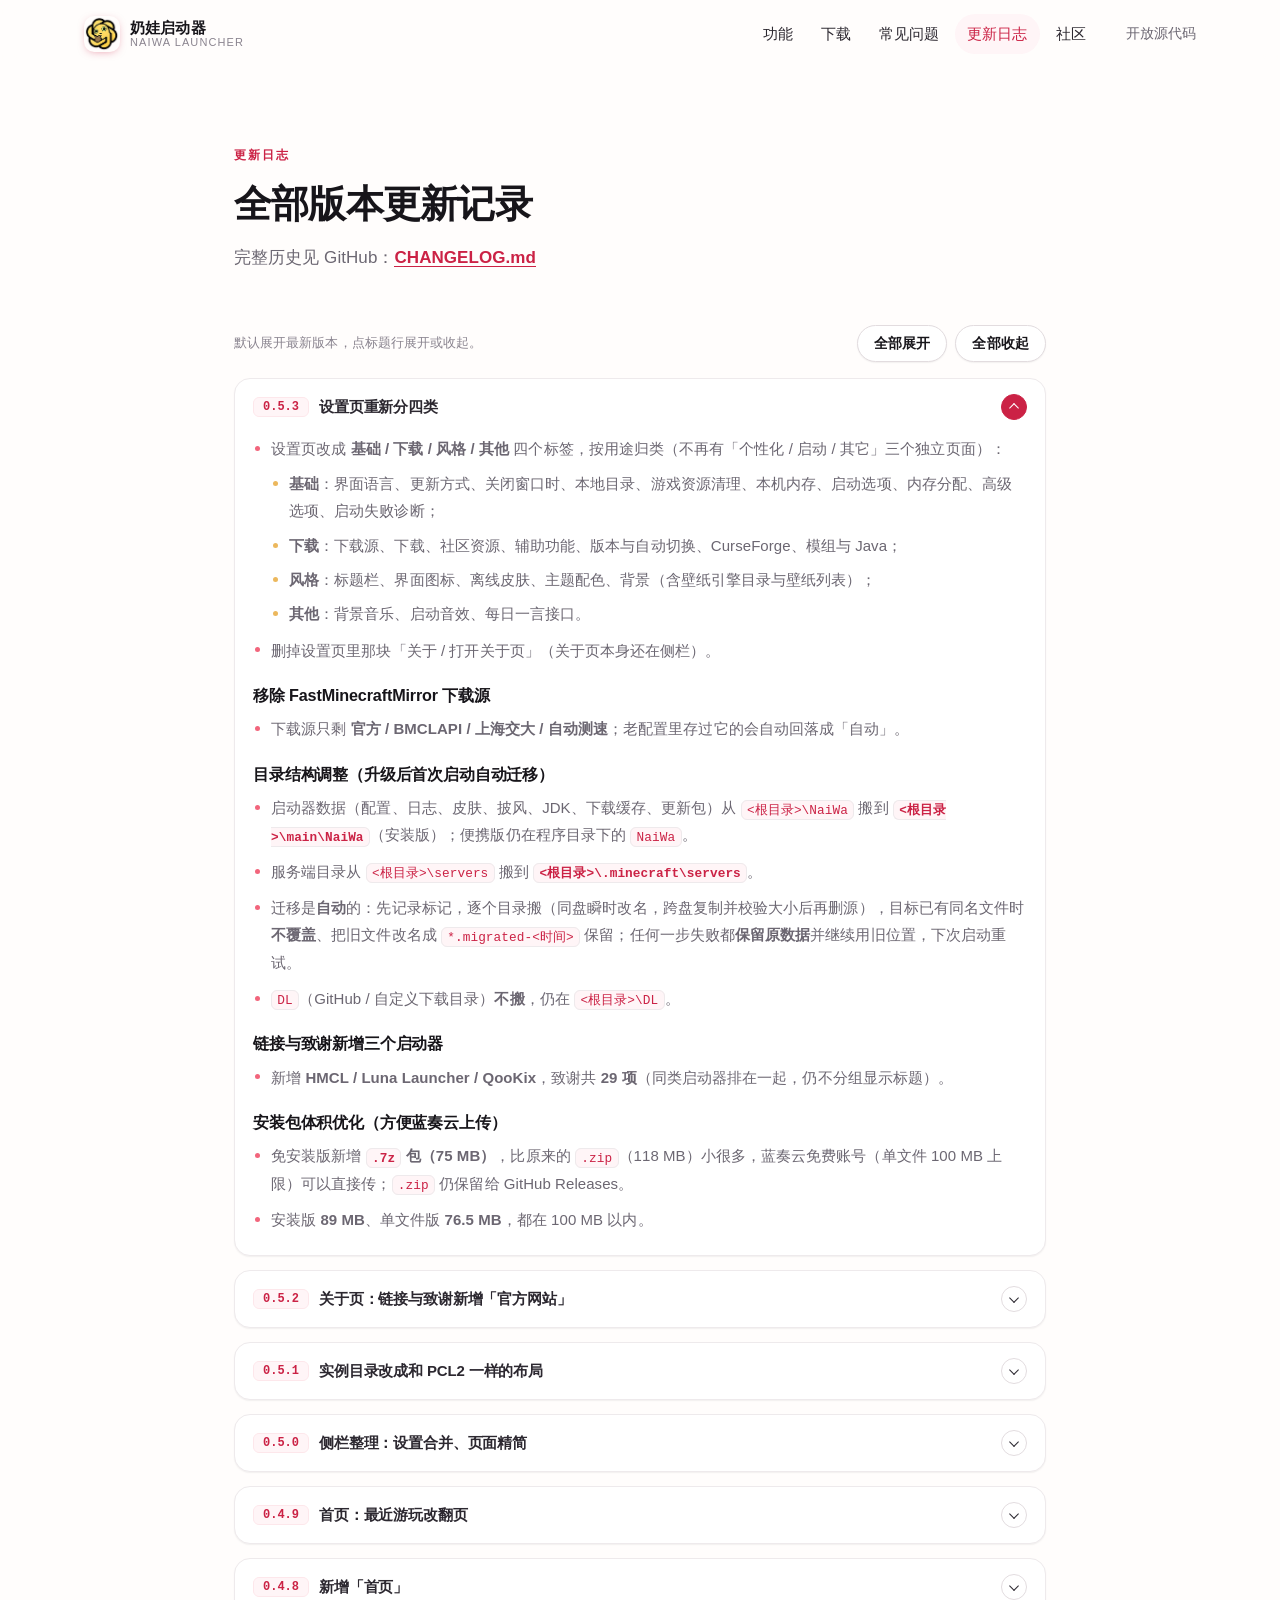
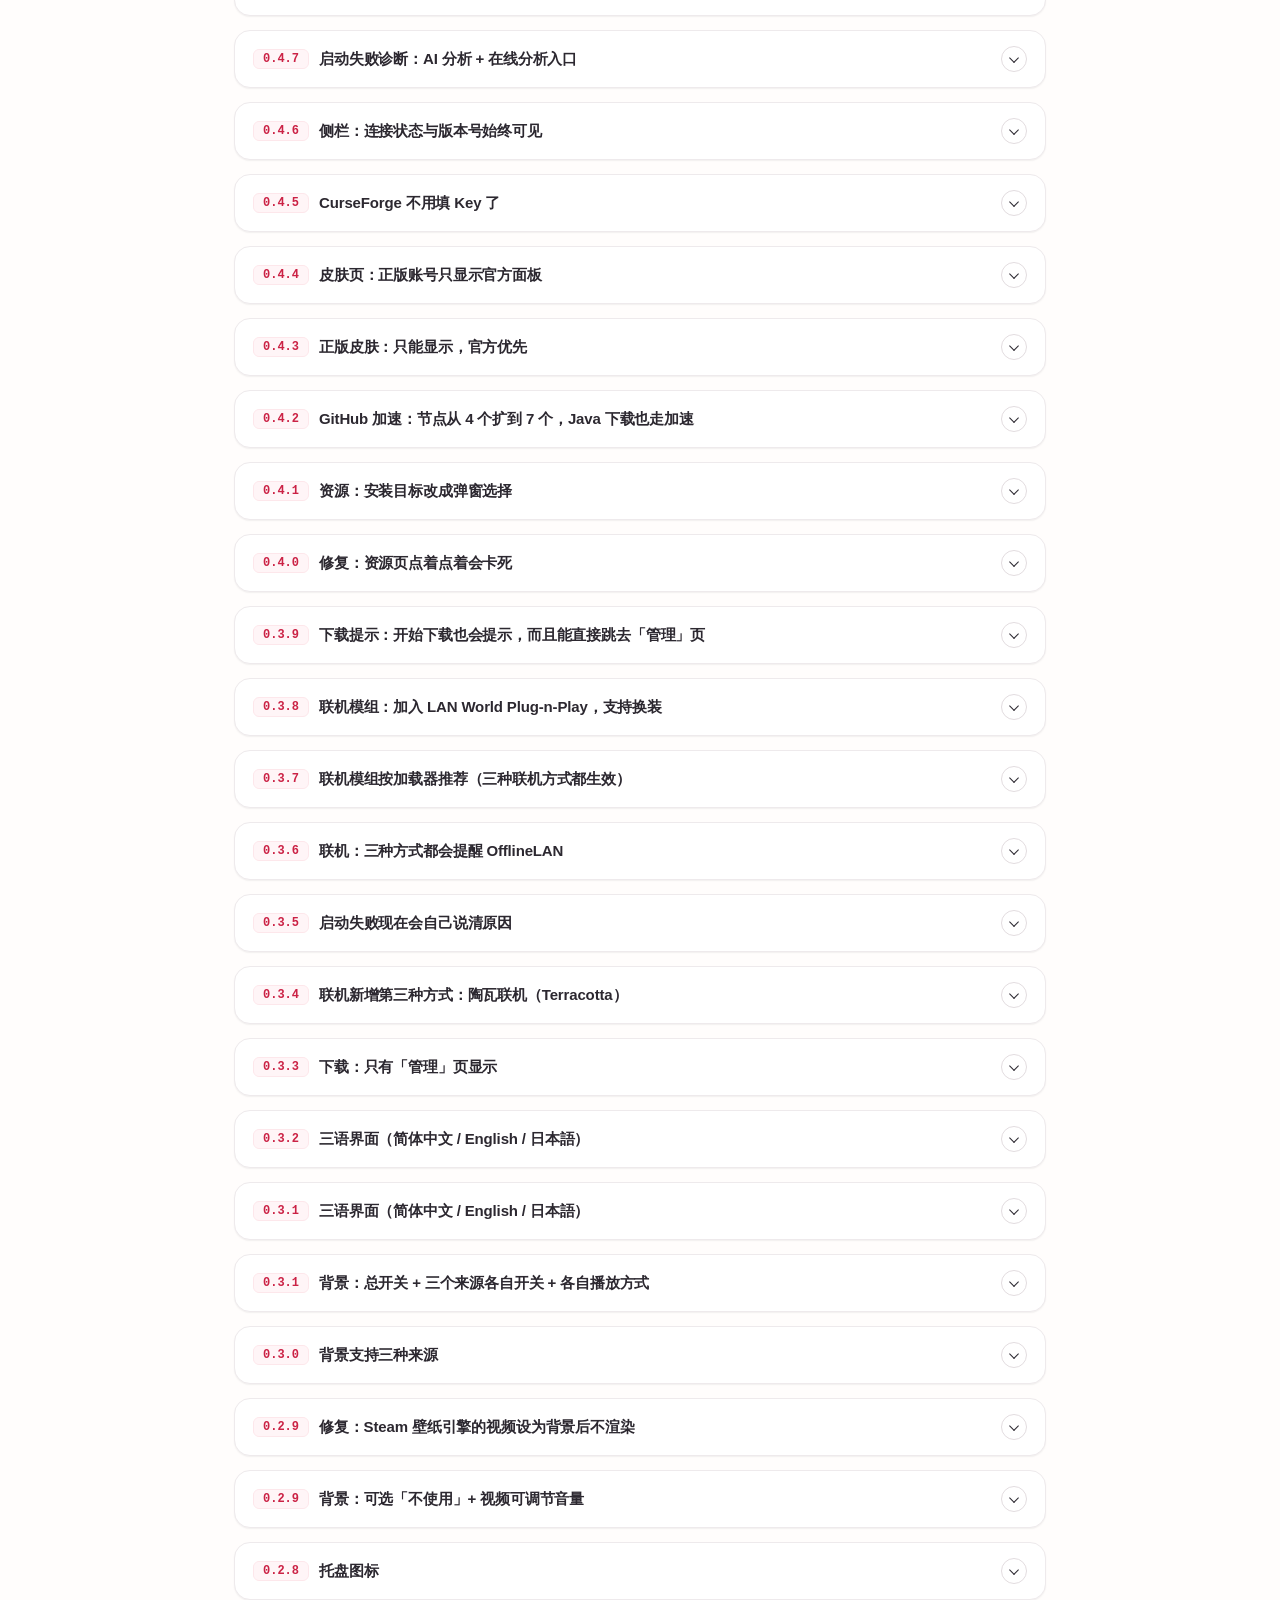
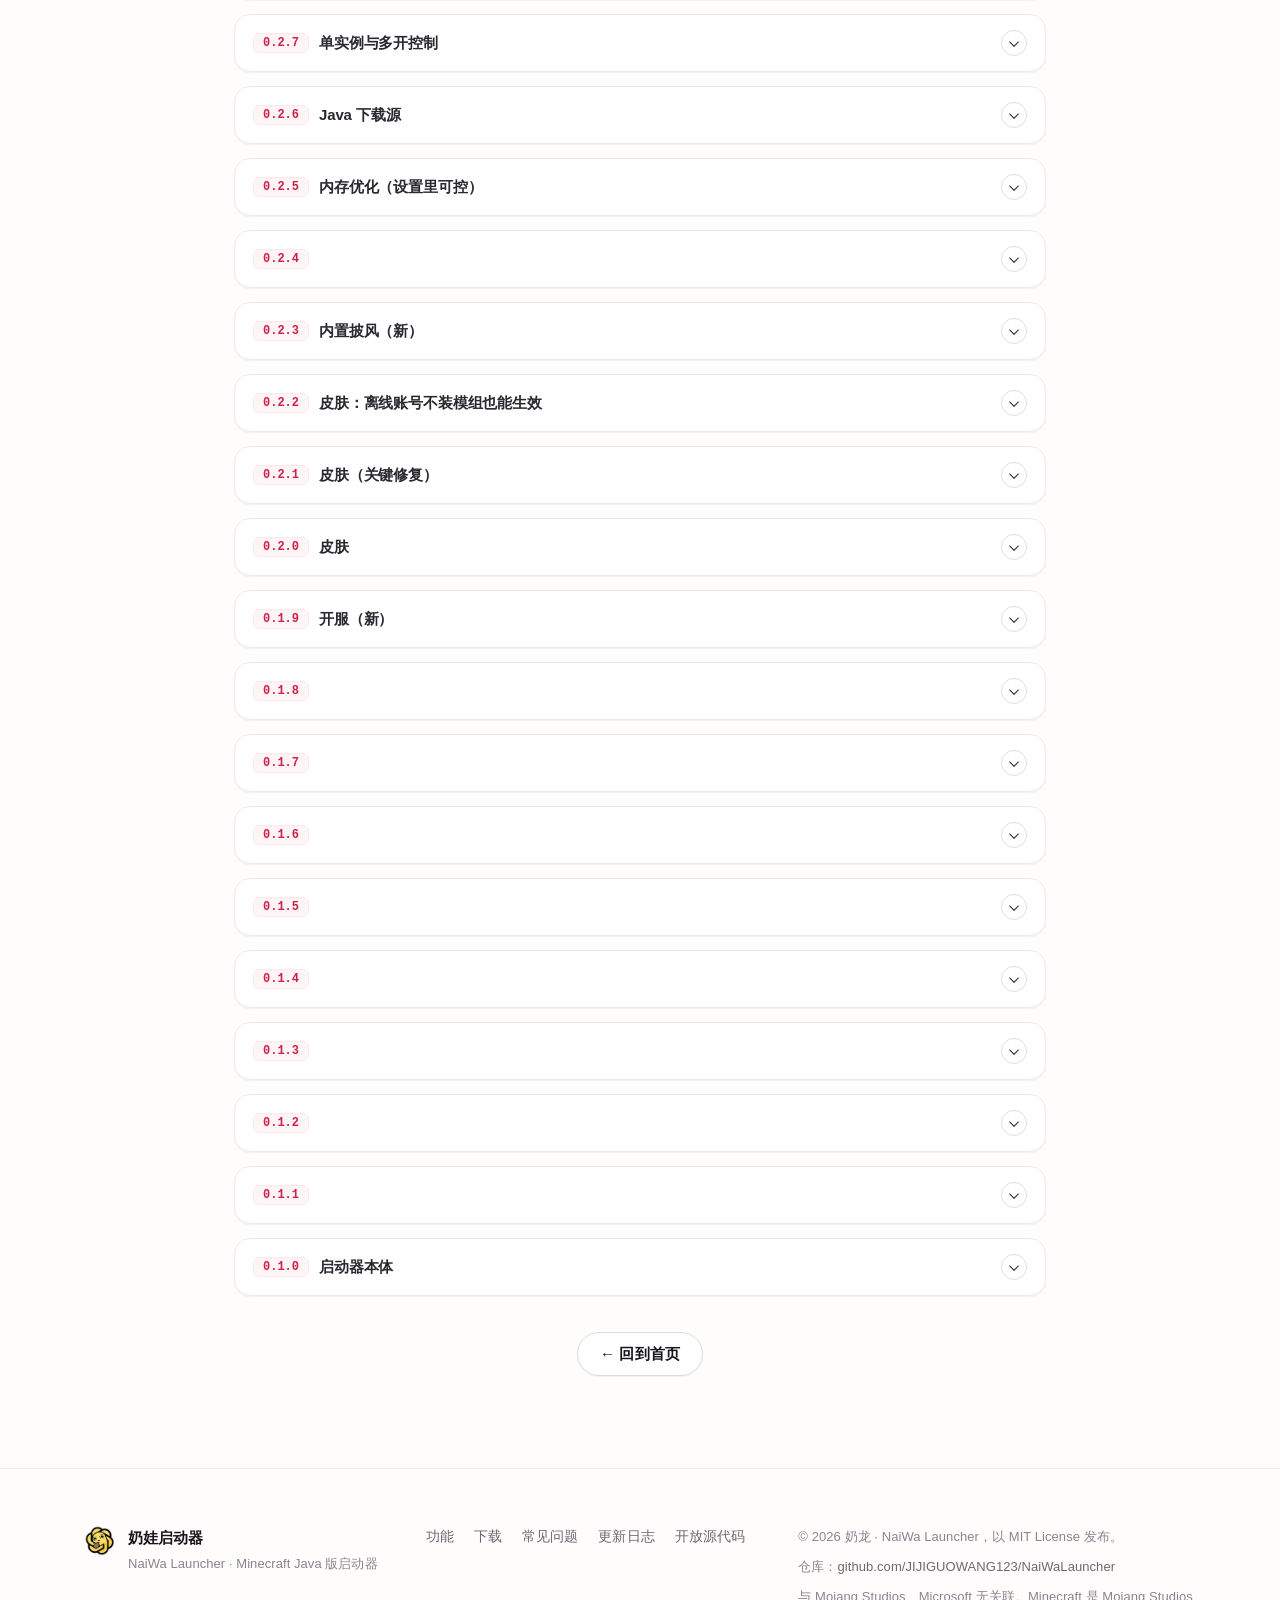
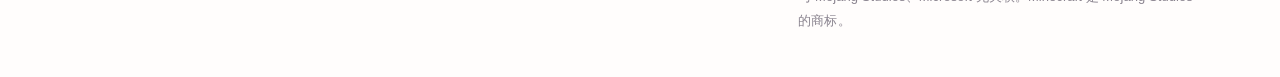
==== commit 64eb2fc1: "0.5.3" ====
--- a/changelog.html
+++ b/changelog.html
@@ -72,1409 +72,1787 @@
         <p class="section-lead">完整历史见 GitHub：<a class="inline-link" href="https://github.com/JIJIGUOWANG123/NaiWaLauncher/blob/main/CHANGELOG.md" target="_blank" rel="noopener noreferrer">CHANGELOG.md</a></p>
       </header>
 
-      <div class="clog">
-  <article class="clog-entry" id="v0-5-2">
-    <h2 class="clog-ver">0.5.2</h2>
-    <div class="clog-body">
-      <div class="clog-sec">
-        <h3 class="clog-group">关于页：链接与致谢新增「官方网站」</h3>
+      <div class="clog-bar">
+        <p class="clog-hint">默认展开最新版本，点标题行展开或收起。</p>
+        <div class="clog-tools">
+          <button class="btn btn-ghost btn-sm" type="button" id="clog-expand-all" aria-controls="clog-list">全部展开</button>
+          <button class="btn btn-ghost btn-sm" type="button" id="clog-collapse-all" aria-controls="clog-list">全部收起</button>
+        </div>
+      </div>
+
+      <div class="clog" id="clog-list">
+  <article class="clog-item is-open" id="v0-5-3">
+    <h2 class="clog-head">
+      <button class="clog-btn" type="button" id="cl-b0" aria-expanded="true" aria-controls="cl-p0">
+        <span class="clog-title"><span class="ver-tag">0.5.3</span><span class="clog-sub">设置页重新分四类</span></span>
+        <span class="clog-icon" aria-hidden="true"></span>
+      </button>
+    </h2>
+    <div class="clog-panel" id="cl-p0" role="region" aria-labelledby="cl-b0">
+      <div class="clog-body">
+        <div class="clog-sec">
+          <h3 class="clog-group is-echo">设置页重新分四类</h3>
+          <ul class="clog-list">
+            <li>设置页改成 <strong>基础 / 下载 / 风格 / 其他</strong> 四个标签，按用途归类（不再有「个性化 / 启动 / 其它」三个独立页面）：
+              <ul>
+                <li><strong>基础</strong>：界面语言、更新方式、关闭窗口时、本地目录、游戏资源清理、本机内存、启动选项、内存分配、高级选项、启动失败诊断；</li>
+                <li><strong>下载</strong>：下载源、下载、社区资源、辅助功能、版本与自动切换、CurseForge、模组与 Java；</li>
+                <li><strong>风格</strong>：标题栏、界面图标、离线皮肤、主题配色、背景（含壁纸引擎目录与壁纸列表）；</li>
+                <li><strong>其他</strong>：背景音乐、启动音效、每日一言接口。</li>
+              </ul>
+            </li>
+            <li>删掉设置页里那块「关于 / 打开关于页」（关于页本身还在侧栏）。</li>
+          </ul>
+        </div>
+        <div class="clog-sec">
+          <h3 class="clog-group">移除 FastMinecraftMirror 下载源</h3>
+          <ul class="clog-list">
+            <li>下载源只剩 <strong>官方 / BMCLAPI / 上海交大 / 自动测速</strong>；老配置里存过它的会自动回落成「自动」。</li>
+          </ul>
+        </div>
+        <div class="clog-sec">
+          <h3 class="clog-group">目录结构调整（升级后首次启动自动迁移）</h3>
+          <ul class="clog-list">
+            <li>启动器数据（配置、日志、皮肤、披风、JDK、下载缓存、更新包）从 <code>&lt;根目录&gt;\NaiWa</code> 搬到 <strong><code>&lt;根目录&gt;\main\NaiWa</code></strong>（安装版）；便携版仍在程序目录下的 <code>NaiWa</code>。</li>
+            <li>服务端目录从 <code>&lt;根目录&gt;\servers</code> 搬到 <strong><code>&lt;根目录&gt;\.minecraft\servers</code></strong>。</li>
+            <li>迁移是<strong>自动</strong>的：先记录标记，逐个目录搬（同盘瞬时改名，跨盘复制并校验大小后再删源），目标已有同名文件时<strong>不覆盖</strong>、把旧文件改名成 <code>*.migrated-&lt;时间&gt;</code> 保留；任何一步失败都<strong>保留原数据</strong>并继续用旧位置，下次启动重试。</li>
+            <li><code>DL</code>（GitHub / 自定义下载目录）<strong>不搬</strong>，仍在 <code>&lt;根目录&gt;\DL</code>。</li>
+          </ul>
+        </div>
+        <div class="clog-sec">
+          <h3 class="clog-group">链接与致谢新增三个启动器</h3>
+          <ul class="clog-list">
+            <li>新增 <strong>HMCL / Luna Launcher / QooKix</strong>，致谢共 <strong>29 项</strong>（同类启动器排在一起，仍不分组显示标题）。</li>
+          </ul>
+        </div>
+        <div class="clog-sec">
+          <h3 class="clog-group">安装包体积优化（方便蓝奏云上传）</h3>
+          <ul class="clog-list">
+            <li>免安装版新增 <strong><code>.7z</code> 包（75 MB）</strong>，比原来的 <code>.zip</code>（118 MB）小很多，蓝奏云免费账号（单文件 100 MB 上限）可以直接传；<code>.zip</code> 仍保留给 GitHub Releases。</li>
+            <li>安装版 <strong>89 MB</strong>、单文件版 <strong>76.5 MB</strong>，都在 100 MB 以内。</li>
+          </ul>
+        </div>
+      </div>
+    </div>
+  </article>
+
+  <article class="clog-item" id="v0-5-2">
+    <h2 class="clog-head">
+      <button class="clog-btn" type="button" id="cl-b1" aria-expanded="false" aria-controls="cl-p1">
+        <span class="clog-title"><span class="ver-tag">0.5.2</span><span class="clog-sub">关于页：链接与致谢新增「官方网站」</span></span>
+        <span class="clog-icon" aria-hidden="true"></span>
+      </button>
+    </h2>
+    <div class="clog-panel" id="cl-p1" role="region" aria-labelledby="cl-b1">
+      <div class="clog-body">
+        <div class="clog-sec">
+          <h3 class="clog-group is-echo">关于页：链接与致谢新增「官方网站」</h3>
+          <ul class="clog-list">
+            <li>新增条目「官方网站」（下载与更新日志），指向 <code>https://jijiguowang123.github.io/naiwai/</code>，排在致谢最前面；致谢共 26 项。</li>
+          </ul>
+        </div>
+      </div>
+    </div>
+  </article>
+
+  <article class="clog-item" id="v0-5-1">
+    <h2 class="clog-head">
+      <button class="clog-btn" type="button" id="cl-b2" aria-expanded="false" aria-controls="cl-p2">
+        <span class="clog-title"><span class="ver-tag">0.5.1</span><span class="clog-sub">实例目录改成和 PCL2 一样的布局</span></span>
+        <span class="clog-icon" aria-hidden="true"></span>
+      </button>
+    </h2>
+    <div class="clog-panel" id="cl-p2" role="region" aria-labelledby="cl-b2">
+      <div class="clog-body">
+        <div class="clog-sec">
+          <h3 class="clog-group is-echo">实例目录改成和 PCL2 一样的布局</h3>
+          <ul class="clog-list">
+            <li>一个实例 = <code>.minecraft\versions\&lt;实例名&gt;\</code> 一个目录，里面<strong>同时</strong>有版本文件与游戏资源：<code>&lt;实例名&gt;.json</code>（完整版本描述）、<code>&lt;实例名&gt;.jar</code>（client jar，硬链接优先，省空间）、<code>natives\</code>、<code>mods\</code>、<code>config\</code>、<code>saves\</code> 等，启动器自己的记录放在 <code>naiwa\instance.json</code>。</li>
+            <li>不再是「资源在 <code>instances\</code>、版本在 <code>versions\&lt;版本号&gt;\</code>」两处分开；<code>assets</code>、<code>libraries</code> 继续共享。</li>
+            <li><strong>建实例后会清掉不再需要的共享原版目录</strong>（<code>versions\1.21.4</code> 之类），不留残留；还有老实例依赖它时会保留。</li>
+            <li><strong>删实例删干净</strong>：整个实例目录连同 json/jar/记录一起删掉，不影响其它实例。</li>
+          </ul>
+        </div>
+        <div class="clog-sec">
+          <h3 class="clog-group">老实例迁移：新增按钮（不自动搬）</h3>
+          <ul class="clog-list">
+            <li>实例页顶部新增「<strong>迁移旧版本布局</strong>」：检测到旧实例才可用，弹窗列出「旧路径 → 新路径」；执行顺序是<strong>复制 → 逐文件校验 → 原子改名 → 改记录 → 删源</strong>，失败保留原文件、游戏运行时拒绝、可续做、重复点幂等。</li>
+            <li>不点迁移的老实例仍然按旧布局正常启动，不会偷偷搬文件。</li>
+          </ul>
+        </div>
+        <div class="clog-sec">
+          <h3 class="clog-group">设置：清理所有游戏资源文件</h3>
+          <ul class="clog-list">
+            <li>设置 → 其它 新增「游戏资源清理」：先显示 <code>libraries</code> / <code>assets</code> 的占用（可勾选额外清理无人使用的原版版本目录），<strong>必须勾选确认</strong>才能清理；明确提示「删除后需要重新下载，可能几百 MB 到 1 GB 以上，需要联网」。</li>
+            <li>白名单守卫：只允许清 <code>libraries</code>、<code>assets</code> 与没人用的原版版本目录；<code>instances</code>/实例目录、<code>NaiWa</code> 配置、<code>servers</code>、<code>skins</code>、<code>DL</code> 一律不碰，<code>..</code> 穿越与符号链接会被拒绝。</li>
+          </ul>
+        </div>
+        <div class="clog-sec">
+          <h3 class="clog-group">清理后启动会自己补回来</h3>
+          <ul class="clog-list">
+            <li>启动前先快速检查依赖：缺 <code>libraries</code> 或 <code>assets</code> 时自动按需下载补齐（进度显示在「管理」页的「补齐游戏依赖」），补完继续启动；离线或镜像不可用时给可读原因并中止，不再让你撞「启动失败」。</li>
+            <li>依赖齐全时只多一遍 stat（实测约 1 ms），零网络请求。</li>
+          </ul>
+        </div>
+        <div class="clog-sec">
+          <h3 class="clog-group">整合包安装也用新布局</h3>
+          <ul class="clog-list">
+            <li>在线整合包与本地整合包压缩包安装后同样是「一个实例一个 <code>versions\&lt;实例名&gt;\</code>」，不再出现一个实例两处住的情况。</li>
+          </ul>
+        </div>
+      </div>
+    </div>
+  </article>
+
+  <article class="clog-item" id="v0-5-0">
+    <h2 class="clog-head">
+      <button class="clog-btn" type="button" id="cl-b3" aria-expanded="false" aria-controls="cl-p3">
+        <span class="clog-title"><span class="ver-tag">0.5.0</span><span class="clog-sub">侧栏整理：设置合并、页面精简</span></span>
+        <span class="clog-icon" aria-hidden="true"></span>
+      </button>
+    </h2>
+    <div class="clog-panel" id="cl-p3" role="region" aria-labelledby="cl-b3">
+      <div class="clog-body">
+        <div class="clog-sec">
+          <h3 class="clog-group is-echo">侧栏整理：设置合并、页面精简</h3>
+          <ul class="clog-list">
+            <li>「个性化」「启动」「其它」三个页面<strong>并入「设置」</strong>，设置页顶部用标签切换（通用 / 个性化 / 启动 / 其它）；侧栏只留一个「设置」，并把它<strong>放到最下面</strong>。</li>
+            <li>移除侧栏的「游戏」页（原版版本列表），装原版去「实例 → 新建」里选版本即可。</li>
+            <li>图标跟着换：首页用房子、管理用下载图标、设置用推子图标。</li>
+            <li>「GitHub 加速下载」整块<strong>搬到娱乐页</strong>。</li>
+          </ul>
+        </div>
+        <div class="clog-sec">
+          <h3 class="clog-group">资源：插件有了加载器与类别筛选</h3>
+          <ul class="clog-list">
+            <li>插件类型下侧栏新增：<strong>加载器下拉</strong>（全部 / Paper / Spigot / Bukkit / Folia / Purpur / Sponge）与<strong>插件类别列表</strong>（19 项可多选）。选中即进搜索，切回其它类型时自动恢复原筛选项。</li>
+            <li><strong>所有资源的类别名改成随界面语言显示</strong>：中文界面显示「优化 / 库 / 装饰 / 世界生成…」，切英文、日文时同步变；详情页的类别标签也算在内。未收录的类别会显示原名（当前真实来源 154 条已全收录）。</li>
+          </ul>
+        </div>
+        <div class="clog-sec">
+          <h3 class="clog-group">资源：没选实例时安装按钮也会判断能不能装</h3>
+          <ul class="clog-list">
+            <li>详情页没选安装目标时，版本行的安装按钮直接<strong>置灰禁用</strong>并写明原因（「先选一个实例再安装」/「先选一个服务端再安装」），不再点了才提示；选中原版实例、插件服装模组等不可装的情形同样置灰，切换目标即时更新。</li>
+          </ul>
+        </div>
+        <div class="clog-sec">
+          <h3 class="clog-group">新增下载源：FastMinecraftMirror</h3>
+          <ul class="clog-list">
+            <li>设置/首页的下载源里新增 <strong>FastMinecraftMirror</strong>（<code>fastmcmirror.org</code>），按它官网公布的映射替换官方下载地址（launchermeta / launcher / resources / libraries / forge maven / fabric meta &amp; maven / liteloader / OptiFine）；「自动」模式会在 BMCLAPI 与它之间取更快的，失败自动回退官方。</li>
+            <li>说明：<strong>这个源的连通性没能验证</strong>（我这边解析到被劫持的 IP、证书不匹配），实际可不可用要你在自己网络里试；它覆盖的范围也比 BMCLAPI 窄（piston-meta 等不在其映射表内，仍走官方）。</li>
+          </ul>
+        </div>
+        <div class="clog-sec">
+          <h3 class="clog-group">关于页：链接与致谢新增五个启动器，同类相邻排序</h3>
+          <ul class="clog-list">
+            <li>新增 <strong>樱梨启动器 EririLily / KLP Launcher / GPCL / Allay / AML</strong>（AML 用字母图标），共 <strong>25 项</strong>；<strong>不分组、不显示小标题</strong>，只把同类排在一起（本项目 → 官方与内容站 → 镜像与加速 → 联机与工具 → 同类启动器）。</li>
+          </ul>
+        </div>
+      </div>
+    </div>
+  </article>
+
+  <article class="clog-item" id="v0-4-9">
+    <h2 class="clog-head">
+      <button class="clog-btn" type="button" id="cl-b4" aria-expanded="false" aria-controls="cl-p4">
+        <span class="clog-title"><span class="ver-tag">0.4.9</span><span class="clog-sub">首页：最近游玩改翻页</span></span>
+        <span class="clog-icon" aria-hidden="true"></span>
+      </button>
+    </h2>
+    <div class="clog-panel" id="cl-p4" role="region" aria-labelledby="cl-b4">
+      <div class="clog-body">
+        <div class="clog-sec">
+          <h3 class="clog-group is-echo">首页：最近游玩改翻页</h3>
+          <ul class="clog-list">
+            <li>「最近游玩」不再横向滚动，改成和「资源」页同一套<strong>翻页控件</strong>：<strong>每页 10 个，固定排成两行 × 五列</strong>——窗口拉窄时卡片会变窄，但仍然是「每行五个、共两行」，不会折成 4+3；翻页不会改变当前选中的实例。</li>
+          </ul>
+        </div>
+        <div class="clog-sec">
+          <h3 class="clog-group">首页：实时启动日志</h3>
+          <ul class="clog-list">
+            <li>首页下方新增「启动日志」面板：点「开始游戏」后<strong>实时显示这个实例的启动输出</strong>（游戏 stdout/stderr 与启动器自己的记录），最多保留最近 200 行，自动跟着滚到底。</li>
+            <li>面板顶部能看到状态（未启动 / 正在启动 / 运行中 / 已退出 code），可以「清空」、可以关掉「跟随」自己往回翻；切换实例时会自动切到该实例的日志，不会串台。</li>
+            <li>主进程按批次合并后再推给界面（约 150ms 一批、单批最多 200 行），不会因为日志刷得太快拖慢界面。</li>
+          </ul>
+        </div>
+      </div>
+    </div>
+  </article>
+
+  <article class="clog-item" id="v0-4-8">
+    <h2 class="clog-head">
+      <button class="clog-btn" type="button" id="cl-b5" aria-expanded="false" aria-controls="cl-p5">
+        <span class="clog-title"><span class="ver-tag">0.4.8</span><span class="clog-sub">新增「首页」</span></span>
+        <span class="clog-icon" aria-hidden="true"></span>
+      </button>
+    </h2>
+    <div class="clog-panel" id="cl-p5" role="region" aria-labelledby="cl-b5">
+      <div class="clog-body">
+        <div class="clog-sec">
+          <h3 class="clog-group is-echo">新增「首页」</h3>
+          <ul class="clog-list">
+            <li>启动器现在默认落在<strong>首页</strong>（侧栏第一项）：大卡片显示当前选中的实例（名称 / Minecraft 版本 / 加载器与版本），右侧就是「开始游戏」。</li>
+            <li><strong>最近游玩</strong>横向卡片列出最近用过的实例，点一下就切换选中并可以直接启动；没有游玩记录的会标「还没玩过」。</li>
+            <li>三张统计卡：<strong>启动用时</strong>（当前版本还没埋点，显示 —，后续补）、<strong>内存</strong>（本机可用 / 总计 + 该实例分配给多少）、<strong>下载源</strong>（当前源与说明，例如「自动测速，镜像优先」）。</li>
+            <li>首次启动会自动选中最近玩过的实例（没有记录就选第一个）；如果你曾显式选「不选择实例（仅浏览）」，会保持不选。</li>
+          </ul>
+        </div>
+        <div class="clog-sec">
+          <h3 class="clog-group">启动按钮统一到首页</h3>
+          <ul class="clog-list">
+            <li>实例页的卡片<strong>不再有「启动」按钮</strong>（其余按钮都在），启动统一在首页完成；首页选中的实例与「资源」页的安装目标是同一份状态，切换后自动同步。</li>
+          </ul>
+        </div>
+        <div class="clog-sec">
+          <h3 class="clog-group">更新：显示下载进度，静默覆盖</h3>
+          <ul class="clog-list">
+            <li>关于页「检查更新」旁边会显示<strong>下载进度</strong>（百分比 + 已下载/总大小 + 进度条），状态依次是：正在检查 → 正在下载 vX → 下载完成准备安装 → 正在安装并重启；手动点「立即更新」也一样有进度。</li>
+            <li><strong>安装过程中不再弹黑框</strong>：安装包里的权限修复（icacls）改成隐藏窗口执行，全程静默覆盖旧版本并自动重启。</li>
+          </ul>
+        </div>
+      </div>
+    </div>
+  </article>
+
+  <article class="clog-item" id="v0-4-7">
+    <h2 class="clog-head">
+      <button class="clog-btn" type="button" id="cl-b6" aria-expanded="false" aria-controls="cl-p6">
+        <span class="clog-title"><span class="ver-tag">0.4.7</span><span class="clog-sub">启动失败诊断：AI 分析 + 在线分析入口</span></span>
+        <span class="clog-icon" aria-hidden="true"></span>
+      </button>
+    </h2>
+    <div class="clog-panel" id="cl-p6" role="region" aria-labelledby="cl-b6">
+      <div class="clog-body">
+        <div class="clog-sec">
+          <h3 class="clog-group is-echo">启动失败诊断：AI 分析 + 在线分析入口</h3>
+          <ul class="clog-list">
+            <li>内置规则诊断不变（<strong>默认就用它</strong>）。想更细的分析，可以在「启动」页填一个 <strong>DeepSeek API Key</strong>：填了才会把本次崩溃日志的末尾（最多 200 行 / 12k 字符）发过去让 AI 给结论、可能原因、修复建议和可疑模组。</li>
+            <li>AI 失败、超时、没填 Key 一律<strong>静默回退到内置诊断</strong>，不会打断启动流程；Key 不会写进日志、也不会进导出诊断包。AI 结论在弹窗与 <code>diagnosis.txt</code> 里都标注「仅供参考」。</li>
+            <li>诊断弹窗新增「<strong>在线分析崩溃报告</strong>」按钮，一键把崩溃报告送到 MCToolbox 的分析页（按界面语言给对应语言版本），旁边注明会上传到第三方站点。</li>
+          </ul>
+        </div>
+        <div class="clog-sec">
+          <h3 class="clog-group">原版实例不再显示模组/光影</h3>
+          <ul class="clog-list">
+            <li>原版（Vanilla）实例的「内容」面板只保留<strong>资源包</strong>，模组与光影包标签整块不出现；「资源目录」入口也不会再打开不存在的 mods/shaderpacks。</li>
+          </ul>
+        </div>
+        <div class="clog-sec">
+          <h3 class="clog-group">服务端也有插件/模组管理</h3>
+          <ul class="clog-list">
+            <li>开服页每个服务端新增「插件」或「模组」入口（按核心决定：Paper/Purpur/Folia 是插件、Fabric/Forge/NeoForge 是模组、Arclight 两者都有、Vanilla 禁用并说明原因）。</li>
+            <li>面板里能看数量、搜索、刷新、打开目录，并对每一项<strong>启用/停用</strong>（改名为 <code>*.jar.disabled</code>，重启服务端生效）、<strong>更新</strong>（按文件 sha1 反查来源取新版，成功才替换旧文件）、<strong>删除</strong>。</li>
+          </ul>
+        </div>
+        <div class="clog-sec">
+          <h3 class="clog-group">实例内容也能启用/停用</h3>
+          <ul class="clog-list">
+            <li>实例的模组/光影/资源包列表新增「启用 / 停用」（同样用 <code>.disabled</code> 后缀，加载器不会加载），停用的项灰显并标「已停用」；删除与更新照旧可用。</li>
+          </ul>
+        </div>
+        <div class="clog-sec">
+          <h3 class="clog-group">内存：上限就是本机物理内存 + 一键清理</h3>
+          <ul class="clog-list">
+            <li><strong>实例与开服的内存上限都改成「本机物理内存」</strong>（不再是写死的上限），滑杆旁显示「本机共 X GB」，超限保存会被夹到上限并提示。</li>
+            <li>启动页新增内存占用条（每 2 秒刷新，页面不可见时停），以及「<strong>清理运行内存</strong>」按钮：把本启动器自己（含子进程）的工作集还给系统，并显示释放了多少。</li>
+            <li>诚实说明：这只是把页面挪进备用列表，可用内存会上升但下次访问要回填，效果看当时情况，不是魔法；只动自己，不碰其它程序。</li>
+          </ul>
+        </div>
+        <div class="clog-sec">
+          <h3 class="clog-group">背景个性化：去掉预览图与路径</h3>
+          <ul class="clog-list">
+            <li>本地图片/视频、随机图 API、Steam 壁纸引擎三个来源都不再显示预览图和文件路径/URL，界面更紧凑；开关、来源切换、播放方式、轮播间隔、音量、保存与刷新等控件全部保留。</li>
+          </ul>
+        </div>
+        <div class="clog-sec">
+          <h3 class="clog-group">娱乐页：下载自定义文件</h3>
+          <ul class="clog-list">
+            <li>新增「下载自定义文件」卡片：填地址、选保存目录（默认 <code>&lt;启动器根目录&gt;\DL</code>）、可选自定义文件名，点一下下载；进度显示在「管理」页，可取消/续传，完成后可一键打开所在文件夹。</li>
+            <li>地址非法、非 http(s)、文件名含非法字符都会给可读提示；文件名留空时按 URL 末段推断，推断不出用 <code>download-&lt;时间戳&gt;.bin</code>。</li>
+          </ul>
+        </div>
+        <div class="clog-sec">
+          <h3 class="clog-group">设置页：移除旧开关</h3>
+          <ul class="clog-list">
+            <li>删掉「关闭到托盘（旧开关）」整块（现行机制是「关闭窗口时」三选项：询问我 / 隐藏到托盘 / 直接退出）。</li>
+          </ul>
+        </div>
+        <div class="clog-sec">
+          <h3 class="clog-group">链接与致谢新增两项</h3>
+          <ul class="clog-list">
+            <li>新增 <strong>FastMirror</strong>（服务端核心镜像）与 <strong>Prism Launcher</strong>（同类启动器），致谢共 <strong>20 项</strong>。</li>
+          </ul>
+        </div>
+      </div>
+    </div>
+  </article>
+
+  <article class="clog-item" id="v0-4-6">
+    <h2 class="clog-head">
+      <button class="clog-btn" type="button" id="cl-b7" aria-expanded="false" aria-controls="cl-p7">
+        <span class="clog-title"><span class="ver-tag">0.4.6</span><span class="clog-sub">侧栏：连接状态与版本号始终可见</span></span>
+        <span class="clog-icon" aria-hidden="true"></span>
+      </button>
+    </h2>
+    <div class="clog-panel" id="cl-p7" role="region" aria-labelledby="cl-b7">
+      <div class="clog-body">
+        <div class="clog-sec">
+          <h3 class="clog-group is-echo">侧栏：连接状态与版本号始终可见</h3>
+          <ul class="clog-list">
+            <li>窗口被拉矮时，左侧导航项自己<strong>滚动</strong>（和右侧内容一样），底部的「已连接主进程」与版本号<strong>固定在可见区</strong>，不再被挤出窗口。</li>
+            <li>顺带把导航与底栏的间距收紧了一点，滚动条做成细条，不会压到导航文字。</li>
+          </ul>
+        </div>
+      </div>
+    </div>
+  </article>
+
+  <article class="clog-item" id="v0-4-5">
+    <h2 class="clog-head">
+      <button class="clog-btn" type="button" id="cl-b8" aria-expanded="false" aria-controls="cl-p8">
+        <span class="clog-title"><span class="ver-tag">0.4.5</span><span class="clog-sub">CurseForge 不用填 Key 了</span></span>
+        <span class="clog-icon" aria-hidden="true"></span>
+      </button>
+    </h2>
+    <div class="clog-panel" id="cl-p8" role="region" aria-labelledby="cl-b8">
+      <div class="clog-body">
+        <div class="clog-sec">
+          <h3 class="clog-group is-echo">CurseForge 不用填 Key 了</h3>
+          <ul class="clog-list">
+            <li>接入社区镜像（MCIM，<code>mod.mcimirror.top</code> 的 CurseForge 兼容接口）：<strong>不填 API Key 也能搜索、看详情、列文件、下载</strong>；填了 Key 仍然走官方接口。</li>
+            <li>实测：无 Key 搜 <code>jei</code> 能出 JEI（6.39 亿下载）、详情正文 2328 字、文件列表带大小与 sha1、走镜像给的直链真下载一个 715 KB 的 jar 并校验 sha1 一致。</li>
+            <li>镜像不可用（5xx/429/超时）时给「社区镜像暂时不可用，请稍后重试」，不再误导你去填 Key。</li>
+          </ul>
+        </div>
+        <div class="clog-sec">
+          <h3 class="clog-group">新增「娱乐」页（在设置后面）</h3>
+          <ul class="clog-list">
+            <li><strong>每日人品</strong>：点一下抽取今日人品（1–100），<strong>按日期固定</strong>——同一天点多次都是同一个数，第二天自动刷新；100 个数值各有不同反馈。</li>
+            <li><strong>每日一言</strong>：点卡片随机抽一句；默认走内置接口（<code>uapis.cn/api/v1/saying</code>），<strong>可以在设置里换成自己的 API</strong>（自动从 JSON 里取文字字段，取不到就显示原文）。</li>
+          </ul>
+        </div>
+        <div class="clog-sec">
+          <h3 class="clog-group">资源：整合包直接建新实例</h3>
+          <ul class="clog-list">
+            <li>整合包不再需要选安装目标，点一下就<strong>安装并新建实例</strong>；侧栏「安装目标」在整合包类型下会置灰并说明原因。</li>
+          </ul>
+        </div>
+        <div class="clog-sec">
+          <h3 class="clog-group">关于页：板块重排 + 致谢新增五个启动器</h3>
+          <ul class="clog-list">
+            <li>顺序调整为：<strong>最新新闻 → 功能简介 → 更新日志 → 核心团队 → 链接与致谢</strong>。</li>
+            <li>链接与致谢新增 <strong>MoLaunch / XMCL / AxlMC / Oaoi / Bakaxl</strong> 五个同类启动器（各用其站点图标），致谢共 <strong>18 项</strong>。</li>
+            <li>去掉 <strong>Steamcommunity 302</strong> 卡片上的「推荐：」前缀。</li>
+          </ul>
+        </div>
+      </div>
+    </div>
+  </article>
+
+  <article class="clog-item" id="v0-4-4">
+    <h2 class="clog-head">
+      <button class="clog-btn" type="button" id="cl-b9" aria-expanded="false" aria-controls="cl-p9">
+        <span class="clog-title"><span class="ver-tag">0.4.4</span><span class="clog-sub">皮肤页：正版账号只显示官方面板</span></span>
+        <span class="clog-icon" aria-hidden="true"></span>
+      </button>
+    </h2>
+    <div class="clog-panel" id="cl-p9" role="region" aria-labelledby="cl-b9">
+      <div class="clog-body">
+        <div class="clog-sec">
+          <h3 class="clog-group is-echo">皮肤页：正版账号只显示官方面板</h3>
+          <ul class="clog-list">
+            <li>选中微软正版账号后，页面<strong>只保留「微软正版皮肤 + 披风」这一个面板</strong>：顶部的「应用到实例」栏、本地皮肤库（3D 预览 / 已保存 / 内置皮肤）、底部的本地披风库、以及最下面的<strong>推荐素材站栏（LittleSkin / mcstat）全部不显示</strong>。</li>
+            <li>这些都是<strong>整块不渲染</strong>（不是 CSS 隐藏），相关查询也一并停掉；切回离线账号后全部恢复。正版账号下拖入 PNG 不会再偷偷导入到看不见的本地库，只提示「本地皮肤库请切到离线账号使用」。</li>
+          </ul>
+        </div>
+        <div class="clog-sec">
+          <h3 class="clog-group">披风：去掉「移除披风」按钮</h3>
+          <ul class="clog-list">
+            <li>正版披风面板只保留「刷新披风列表」与「应用」，不再提供「移除披风」（接口仍在，只是不给入口）。</li>
+          </ul>
+        </div>
+        <div class="clog-sec">
+          <h3 class="clog-group">资源：原版不能装模组/光影、可以挑版本、能回原页面</h3>
+          <ul class="clog-list">
+            <li><strong>原版实例不能装模组与光影</strong>：安装目标弹窗里原版实例项置灰并说明原因；侧栏选中原版实例时，模组/光影的安装按钮也会禁用并给出原因（整合包、资源包、插件不受影响）。</li>
+            <li><strong>装到实例时可以先挑版本</strong>：目标选好后会列出该实例 MC 版本 + 加载器可用的文件（文件名 / 版本 / 更新时间 / 下载量），点哪个装哪个；列表为空或查询失败会退回「自动挑最新」并提示。</li>
+            <li><strong>详情页新增「原始页面」按钮</strong>（在 MCMOD 搜索左边），一键打开该模组在 Modrinth / CurseForge 的原始页面。</li>
+          </ul>
+        </div>
+      </div>
+    </div>
+  </article>
+
+  <article class="clog-item" id="v0-4-3">
+    <h2 class="clog-head">
+      <button class="clog-btn" type="button" id="cl-b10" aria-expanded="false" aria-controls="cl-p10">
+        <span class="clog-title"><span class="ver-tag">0.4.3</span><span class="clog-sub">正版皮肤：只能显示，官方优先</span></span>
+        <span class="clog-icon" aria-hidden="true"></span>
+      </button>
+    </h2>
+    <div class="clog-panel" id="cl-p10" role="region" aria-labelledby="cl-b10">
+      <div class="clog-body">
+        <div class="clog-sec">
+          <h3 class="clog-group is-echo">正版皮肤：只能显示，官方优先</h3>
+          <ul class="clog-list">
+            <li>皮肤页的「微软正版皮肤」改为<strong>只读</strong>：移除了上传 PNG、用 URL 设置、经典/纤细选择等所有修改入口，只显示<strong>当前正在使用的皮肤</strong>，并给一个「去微软官网修改皮肤/披风」的按钮——打开的是官网的皮肤与披风页面（按界面语言选 zh-hans / en-us / ja-jp）。</li>
+            <li><strong>官方皮肤优先</strong>：用正版账号启动时，启动器<strong>不再注入本地皮肤/披风</strong>，避免 CustomSkinLoader 那套把官方皮肤盖掉（日志会写「正版账号：优先使用官方皮肤，已跳过本地皮肤注入」）。离线账号行为不变，本地皮肤库照旧可用。</li>
+          </ul>
+        </div>
+        <div class="clog-sec">
+          <h3 class="clog-group">披风：只显示名字</h3>
+          <ul class="clog-list">
+            <li>去掉了披风缩略图（不再加载披风图片），列表里只显示<strong>你拥有的披风名字</strong>，当前使用中的带标记。</li>
+            <li>「刷新披风列表」「应用」「移除披风」都保留，应用按钮改小。</li>
+          </ul>
+        </div>
+        <div class="clog-sec">
+          <h3 class="clog-group">资源详情：一键去 MCMOD 搜索</h3>
+          <ul class="clog-list">
+            <li>详情页标题右侧新增「<strong>MCMOD 搜索</strong>」按钮，点了会在 <code>search.mcmod.cn</code> 搜这个模组（<strong>中文名优先</strong>：有中文译名就搜中文，否则搜原名）。</li>
+            <li>窄窗口下按钮只留图标，不挤占标题空间。</li>
+          </ul>
+        </div>
+        <div class="clog-sec">
+          <h3 class="clog-group">链接与致谢：新增两项</h3>
+          <ul class="clog-list">
+            <li>新增 <strong>MC 百科（MCMOD）</strong> 与 <strong>MCBBS 社区</strong>，各用其官方图标；致谢共 13 项。</li>
+          </ul>
+        </div>
+      </div>
+    </div>
+  </article>
+
+  <article class="clog-item" id="v0-4-2">
+    <h2 class="clog-head">
+      <button class="clog-btn" type="button" id="cl-b11" aria-expanded="false" aria-controls="cl-p11">
+        <span class="clog-title"><span class="ver-tag">0.4.2</span><span class="clog-sub">GitHub 加速：节点从 4 个扩到 7 个，Java 下载也走加速</span></span>
+        <span class="clog-icon" aria-hidden="true"></span>
+      </button>
+    </h2>
+    <div class="clog-panel" id="cl-p11" role="region" aria-labelledby="cl-b11">
+      <div class="clog-body">
+        <div class="clog-sec">
+          <h3 class="clog-group is-echo">GitHub 加速：节点从 4 个扩到 7 个，Java 下载也走加速</h3>
+          <ul class="clog-list">
+            <li>新增三个节点：<code>git.tangbai.cc</code>、<code>github.chenc.dev</code>、<code>30006000.xyz</code>（原有的 <code>gh.padao.fun</code> 等保留）。</li>
+            <li>实测结论：<strong>其中 3 个节点也能代理 GitHub API</strong>，界面上会标「· API」，检查更新会优先用它们；其余节点只代理文件下载，照样可用。</li>
+            <li><strong>Java 下载也走加速</strong>：Adoptium（GitHub Releases）与 BellSoft 的 GitHub 通道都会按节点候选链依次尝试，校验不过自动换下一条通道，全部失败才落原始 GitHub 地址；清华 TUNA / Oracle 这类非 GitHub 源不受影响。</li>
+          </ul>
+        </div>
+        <div class="clog-sec">
+          <h3 class="clog-group">关于页：文案、能力卡与「最新新闻」</h3>
+          <ul class="clog-list">
+            <li>「支持 Fabric / Forge / NeoForge」→「<strong>支持五种主流加载器</strong>」（Fabric / Quilt / Forge / NeoForge / LiteLoader）。</li>
+            <li>「BellSoft JDK 自动匹配」→「<strong>JDK 版本自动匹配</strong>」，说明改为多源测速（BellSoft / Adoptium / 清华 TUNA / Zulu / Oracle）。</li>
+            <li>新增三张能力卡：<strong>皮肤系统</strong>、<strong>开服能力</strong>、<strong>账号登录</strong>（能力卡共 16 张）。</li>
+            <li>新增「<strong>最新新闻</strong>」板块：自动抓取 Minecraft 官网最新一篇文章并<strong>译成中文</strong>（标题 + 摘要 + 缩略图 + 阅读全文）；抓不到或翻译失败就整块不显示，不影响页面其它内容。</li>
+            <li>致谢新增 <strong>Minecraft 官网</strong>（官方图标），共 11 项。</li>
+          </ul>
+        </div>
+        <div class="clog-sec">
+          <h3 class="clog-group">详情页：简介与完整介绍都翻译成中文</h3>
+          <ul class="clog-list">
+            <li>模组详情的<strong>简介</strong>和<strong>完整介绍</strong>现在都会给中文译文，并可在「译文 / 原文」之间切换。</li>
+            <li>正文按段落翻译：代码块、纯链接、表格线等结构性内容跳过；单段失败只影响那一段（其余照常译出），<strong>翻译服务不可用时直接显示原文，不报错、不提示失败</strong>。</li>
+            <li>长文有上限（分段数与总时长），超出部分保留原文；译文有缓存，同一模组再次打开不重复请求。</li>
+          </ul>
+        </div>
+        <div class="clog-sec">
+          <h3 class="clog-group">资源：选好目标就直接装</h3>
+          <ul class="clog-list">
+            <li>已经选好安装目标（实例或服务端）时，点卡片上的按钮<strong>直接安装</strong>，不再弹出选择框；没有目标时才弹出「安装到…」。</li>
+          </ul>
+        </div>
+        <div class="clog-sec">
+          <h3 class="clog-group">微软正版：皮肤上传与披风替换</h3>
+          <ul class="clog-list">
+            <li>皮肤页新增「微软正版皮肤」区块：显示<strong>当前正在使用的皮肤</strong>（经典/纤细），可<strong>上传自己的 PNG</strong> 到微软账号。</li>
+            <li><strong>披风</strong>：显示当前披风，可刷新出账号拥有的披风列表并一键替换（也可移除）。</li>
+            <li>上传前会校验尺寸（Mojang 只接受 64×64 或 64×32）与格式，失败给可读原因（登录过期 / 无权限 / 未拥有等）。</li>
+          </ul>
+        </div>
+        <div class="clog-sec">
+          <h3 class="clog-group">安全：源码里不再内置凭据</h3>
+          <ul class="clog-list">
+            <li>内置的 Microsoft client id 与 DeepL API Key <strong>不再写在源码里</strong>：源码只留占位符，打包时从本地 <code>.ms-client-id</code>（不入库、不进源码快照）注入。</li>
+            <li>别人拿 <code>源代码/</code> 自己编译时，得到的是「没有内置 client id、没有内置 DeepL Key」的版本：正版登录需自己填 Azure 应用 id，翻译走免费接口。</li>
+          </ul>
+        </div>
+      </div>
+    </div>
+  </article>
+
+  <article class="clog-item" id="v0-4-1">
+    <h2 class="clog-head">
+      <button class="clog-btn" type="button" id="cl-b12" aria-expanded="false" aria-controls="cl-p12">
+        <span class="clog-title"><span class="ver-tag">0.4.1</span><span class="clog-sub">资源：安装目标改成弹窗选择</span></span>
+        <span class="clog-icon" aria-hidden="true"></span>
+      </button>
+    </h2>
+    <div class="clog-panel" id="cl-p12" role="region" aria-labelledby="cl-b12">
+      <div class="clog-body">
+        <div class="clog-sec">
+          <h3 class="clog-group is-echo">资源：安装目标改成弹窗选择</h3>
+          <ul class="clog-list">
+            <li>卡片上的安装按钮不再弹那种细小浮层，而是打开一个「安装到…」弹窗，里面分<strong>实例</strong>与<strong>服务端</strong>两组，点一项即选中。</li>
+            <li><strong>模组</strong>：两组都列（模组服能装、插件服/原版置灰并说明原因）；<strong>插件</strong>：<strong>只列服务端</strong>；整合包/资源包/光影包：只列实例，并说明该类型只能装进实例。</li>
+            <li>选好目标后按钮会显示「安装到「名字」」，避免装错地方。</li>
+          </ul>
+        </div>
+        <div class="clog-sec">
+          <h3 class="clog-group">资源：每页 10 个，2 列 × 5 行</h3>
+          <ul class="clog-list">
+            <li>每页从 5 个改成 <strong>10 个</strong>，网格固定 <strong>两列</strong>（窄屏退化成 1 列），翻页控件与页码逻辑不变。</li>
+          </ul>
+        </div>
+        <div class="clog-sec">
+          <h3 class="clog-group">设置：打开目录移到这里</h3>
+          <ul class="clog-list">
+            <li>「打开启动器目录 / 打开游戏目录」从关于页移到设置页的「本地目录」面板，关于页只保留团队与致谢卡片。</li>
+          </ul>
+        </div>
+        <div class="clog-sec">
+          <h3 class="clog-group">游戏语言跟随启动器</h3>
+          <ul class="clog-list">
+            <li>切换启动器语言后，启动游戏会按当前语言写 <code>options.txt</code>：中文→<code>zh_cn</code>、English→<code>en_us</code>、日本語→<code>ja_jp</code>。</li>
+            <li>只改 <code>lang:</code> 那一行，其余设置与顺序原样保留（CRLF/LF 也保持），已经是目标语言时不会重复写盘。</li>
+            <li>「强制游戏用中文」开关默认改为<strong>关闭</strong>，打开后无论启动器什么语言，游戏一律简体中文。</li>
+          </ul>
+        </div>
+        <div class="clog-sec">
+          <h3 class="clog-group">关于页：致谢补充官方图标与麦块</h3>
+          <ul class="clog-list">
+            <li><strong>MCIM / BMCLAPI</strong> 改用其官方图标、<strong>Steamcommunity 302</strong> 改用站点的站点图标。</li>
+            <li>新增致谢卡片 <strong>麦块社区</strong>（中文模组与插件索引）及其官方标志，致谢共 10 项。</li>
+          </ul>
+        </div>
+      </div>
+    </div>
+  </article>
+
+  <article class="clog-item" id="v0-4-0">
+    <h2 class="clog-head">
+      <button class="clog-btn" type="button" id="cl-b13" aria-expanded="false" aria-controls="cl-p13">
+        <span class="clog-title"><span class="ver-tag">0.4.0</span><span class="clog-sub">修复：资源页点着点着会卡死</span></span>
+        <span class="clog-icon" aria-hidden="true"></span>
+      </button>
+    </h2>
+    <div class="clog-panel" id="cl-p13" role="region" aria-labelledby="cl-b13">
+      <div class="clog-body">
+        <div class="clog-sec">
+          <h3 class="clog-group is-echo">修复：资源页点着点着会卡死</h3>
+          <ul class="clog-list">
+            <li>资源页原来是<strong>无限滚动累积</strong>：滚到底就自动追加下一页，列表越堆越长（每张卡还有图标、标签、翻译文本），加上切标签时旧列表与在途请求叠加，最终把界面渲染线程占满——<strong>界面卡死但电脑没事</strong>，只能重启。</li>
+            <li>现在<strong>移除了自动加载更多</strong>（两个 IntersectionObserver 哨兵一并删掉），列表不再无限累积。</li>
+          </ul>
+        </div>
+        <div class="clog-sec">
+          <h3 class="clog-group">资源页改为翻页</h3>
+          <ul class="clog-list">
+            <li>每页 <strong>5 个</strong>，底部是「上一页 / 页码 / 下一页」；页码最多显示 5 个，超出用省略号，当前页居中。</li>
+            <li>首页「上一页」禁用、末页「下一页」禁用；切筛选、切标签、改搜索词都会回到第 1 页，并丢弃在途请求的结果。</li>
+          </ul>
+        </div>
+        <div class="clog-sec">
+          <h3 class="clog-group">资源详情：图片可以点开放大</h3>
+          <ul class="clog-list">
+            <li>详情里的图集（画廊）现在点一下就能全屏查看大图。</li>
+            <li>支持：<strong>滚轮缩放 1x–4x</strong>、<strong>放大后拖动平移</strong>（鼠标/触屏都可以）、双击复位、← → 或左右按钮切换（首尾循环）、Esc / 点空白 / 右上角关闭。</li>
+            <li>打开时会锁住背景滚动、把焦点移到关闭按钮，关闭后焦点回到被点的那张图；图片加载中显示占位，加载失败给可读提示而不是空白。</li>
+          </ul>
+        </div>
+        <div class="clog-sec">
+          <h3 class="clog-group">资源：可以装到服务端了（新增）</h3>
+          <ul class="clog-list">
+            <li>资源页的目标选择器现在同时列出<strong>实例</strong>与<strong>服务端</strong>：
+              <ul>
+                <li><strong>插件</strong> → 装进所选服务端的 <code>plugins</code>（新增「插件」类型：麦块与 Modrinth 可用，CurseForge 置灰）；</li>
+                <li><strong>模组</strong> → 装进所选服务端的 <code>mods</code>（模组服用）。</li>
+              </ul>
+            </li>
+            <li><strong>会识别能不能装</strong>：按服务端核心判断（Paper/Purpur/Folia/Velocity/Waterfall/BungeeCord 是插件服；Fabric/Forge/NeoForge 是模组服；Arclight 是模组+插件混合端；Vanilla 两者都不行），不匹配会置灰并说明原因。</li>
+            <li><strong>会识别模组是否支持服务端</strong>：读 Modrinth 的 <code>server_side</code>——<code>unsupported</code>（客户端专用）会说明装到服务端不生效，<code>unknown</code> 提示作者未标注，<code>required</code> 提示必须装在服务端。</li>
+            <li><strong>会识别插件平台</strong>：把 Velocity 专用的文件装到 Paper 服时会给出提示。</li>
+            <li>安装进度照常进「管理」页；重名加 <code>(1)</code>，同一文件重复安装直接复用不重复下载。</li>
+          </ul>
+        </div>
+        <div class="clog-sec">
+          <h3 class="clog-group">资源：来源与类型调整</h3>
+          <ul class="clog-list">
+            <li><strong>麦块社区去掉「地图」下载入口</strong>、<strong>Modrinth 去掉「数据包」入口</strong>（后端本就没有可用接口，留着只会误导）。</li>
+          </ul>
+        </div>
+        <div class="clog-sec">
+          <h3 class="clog-group">联机：联机模组可以自己选</h3>
+          <ul class="clog-list">
+            <li>联机提示里新增<strong>下拉选择</strong>：默认是推荐项，也可以换成其它（OfflineLAN / LAN World Plug-n-Play / LAN Properties / LAN Server Properties），旁边就是「<strong>立即安装</strong>」。</li>
+            <li>选了<strong>不适配当前版本或加载器</strong>的模组会明确提示「装了也不会生效」，但仍允许安装；已经装着时按钮变成「已安装」。</li>
+            <li>选择<strong>按实例记住</strong>，下次打开沿用；若换了加载器导致旧选择失效，会自动回落到推荐项。</li>
+          </ul>
+        </div>
+        <div class="clog-sec">
+          <h3 class="clog-group">关于页：「链接与致谢」改成卡片板块</h3>
+          <ul class="clog-list">
+            <li>核心团队回到 <strong>3 人</strong>（奶龙 / 小七 / DeepSeek），<strong>樱花穿透与陶瓦联机移到「链接与致谢」</strong>。</li>
+            <li>致谢区改成和核心团队一样的卡片网格（1280 宽 5 列，窄屏自动 3 / 2 列），每张卡可点、可键盘聚焦。</li>
+            <li>各用对应图标：<strong>项目主页与问题反馈用 GitHub 标志</strong>、<strong>QQ 群用 QQ 企鹅</strong>、<strong>Modrinth / CurseForge 用各自官方标志</strong>、樱花穿透用其官方头像、陶瓦联机用 GitHub 标志（标注 AGPL-3.0-or-later）。</li>
+            <li>「打开启动器目录 / 打开游戏目录」保留为动作按钮，不混进跳转卡片。</li>
+          </ul>
+        </div>
+      </div>
+    </div>
+  </article>
+
+  <article class="clog-item" id="v0-3-9">
+    <h2 class="clog-head">
+      <button class="clog-btn" type="button" id="cl-b14" aria-expanded="false" aria-controls="cl-p14">
+        <span class="clog-title"><span class="ver-tag">0.3.9</span><span class="clog-sub">下载提示：开始下载也会提示，而且能直接跳去「管理」页</span></span>
+        <span class="clog-icon" aria-hidden="true"></span>
+      </button>
+    </h2>
+    <div class="clog-panel" id="cl-p14" role="region" aria-labelledby="cl-b14">
+      <div class="clog-body">
+        <div class="clog-sec">
+          <h3 class="clog-group is-echo">下载提示：开始下载也会提示，而且能直接跳去「管理」页</h3>
+          <ul class="clog-list">
+            <li>点了下载就会在右上角浮出提示（以前只有完成/失败才提示），提示里带<strong>「查看」按钮</strong>，一键跳到「管理」页看进度。</li>
+            <li><strong>同一批只提示一条</strong>：装整合包会一次创建几十个任务，500ms 内的会合并成「开始下载 N 个文件」，不会刷屏。</li>
+            <li>完成与失败同样合并（「N 个文件下载完成 / 下载失败」），并且<strong>失败优先显示</strong>，不会被后来的提示顶掉。</li>
+          </ul>
+        </div>
+        <div class="clog-sec">
+          <h3 class="clog-group">一次同时下载几个文件，默认改为 8</h3>
+          <ul class="clog-list">
+            <li>设置里的「多线程下载（文件并发数）」默认值由 12 改为 <strong>8</strong>（范围仍是 1–32，可自行调整）。</li>
+            <li>提示文案补了一句：设得太大可能被下载站限速。</li>
+          </ul>
+        </div>
+        <div class="clog-sec">
+          <h3 class="clog-group">陶瓦分享专用服务器：端口没监听会先提醒你</h3>
+          <ul class="clog-list">
+            <li>选「分享专用服务器」时，点创建房间前会先检查本机那个端口：
+              <ul>
+                <li>端口在监听 → 直接建房，不打扰；</li>
+                <li>端口没监听 → <strong>弹一次确认</strong>（服务器可能还没启动，继续的话房客连不上），确认后照常建房；取消就停在原地；</li>
+                <li>检查本身失败 → 不阻止建房，只在提示里说明。</li>
+              </ul>
+            </li>
+            <li>端口输入旁边有状态徽标（未检查 / 正在监听 / 没有监听 / 无法检查）和「重新检查」按钮。</li>
+          </ul>
+        </div>
+        <div class="clog-sec">
+          <h3 class="clog-group">关于页补上新功能简介</h3>
+          <ul class="clog-list">
+            <li>能力卡片从 6 张扩到 13 张，新增长期以来的功能说明：<strong>三种联机方式、个性化背景、Java 多源下载、GitHub 加速下载、启动失败诊断、三语界面、更新方式可选</strong>。</li>
+          </ul>
+        </div>
+      </div>
+    </div>
+  </article>
+
+  <article class="clog-item" id="v0-3-8">
+    <h2 class="clog-head">
+      <button class="clog-btn" type="button" id="cl-b15" aria-expanded="false" aria-controls="cl-p15">
+        <span class="clog-title"><span class="ver-tag">0.3.8</span><span class="clog-sub">联机模组：加入 LAN World Plug-n-Play，支持换装</span></span>
+        <span class="clog-icon" aria-hidden="true"></span>
+      </button>
+    </h2>
+    <div class="clog-panel" id="cl-p15" role="region" aria-labelledby="cl-b15">
+      <div class="clog-body">
+        <div class="clog-sec">
+          <h3 class="clog-group is-echo">联机模组：加入 LAN World Plug-n-Play，支持换装</h3>
+          <ul class="clog-list">
+            <li>推荐链新增 <strong>LAN World Plug-n-Play (mcwifipnp)</strong>（支持 Fabric / Forge / NeoForge / Quilt，739 万下载），用来补足其它模组没有覆盖的版本与加载器：
+              <ul>
+                <li><strong>Fabric / Quilt</strong>：OfflineLAN → <strong>LAN World Plug-n-Play</strong> → LAN Properties → LAN Server Properties</li>
+                <li><strong>Forge / NeoForge / Legacy Fabric</strong>：<strong>LAN World Plug-n-Play</strong> → LAN Properties → LAN Server Properties</li>
+                <li>原版：仍然只能正版联机</li>
+              </ul>
+            </li>
+            <li><strong>已装的是别的联机模组时可以直接卸载换装</strong>：状态行会写「已安装 OfflineLAN v2.0.0，但推荐 LAN World Plug-n-Play」，并给「卸载 OfflineLAN」按钮；卸载后立刻变成「一键安装 推荐项」。</li>
+            <li>同时装了多个联机模组时全部列出（最多 4 条）并提示<strong>互相冲突</strong>（重复开端口、服务端可能起不来），建议只保留一个。</li>
+          </ul>
+        </div>
+        <div class="clog-sec">
+          <h3 class="clog-group">陶瓦联机：支持专用服务器</h3>
+          <ul class="clog-list">
+            <li>创建房间时可以选「<strong>分享游戏里的局域网世界</strong>」（原方式）或「<strong>分享专用服务器</strong>」（新）。</li>
+            <li>专用服务器模式：填服务器端口（默认 25565），启动器会代替服务器发起局域网广播，让陶瓦认领并把该端口分享出去；房主不需要开着游戏客户端。服务器要<strong>先启动</strong>，且只有本机分享有意义。</li>
+            <li>分享成功后照旧显示邀请码，另外标明「已分享 127.0.0.1:&lt;端口&gt;」；停止时会一并关掉广播并清理陶瓦进程。</li>
+          </ul>
+        </div>
+        <div class="clog-sec">
+          <h3 class="clog-group">更新方式：手动 / 自动 规则变更</h3>
+          <ul class="clog-list">
+            <li>现在两种方式都会在<strong>启动后自动检测</strong>新版本（延迟几秒，不阻塞启动）：
+              <ul>
+                <li><strong>手动（默认）</strong>：检测到新版本会提示你，<strong>你自己点「立即更新」</strong>才会下载安装。</li>
+                <li><strong>自动</strong>：检测到新版本会<strong>自动下载并安装</strong>，装好自动重启；如果此时游戏正在运行，会等游戏结束再装，不会把你踢下线。</li>
+              </ul>
+            </li>
+            <li>顺带把原来渲染层与主进程各查一次（两次请求、两行日志）合并成<strong>主进程查一次，结果推给界面</strong>。</li>
+          </ul>
+        </div>
+      </div>
+    </div>
+  </article>
+
+  <article class="clog-item" id="v0-3-7">
+    <h2 class="clog-head">
+      <button class="clog-btn" type="button" id="cl-b16" aria-expanded="false" aria-controls="cl-p16">
+        <span class="clog-title"><span class="ver-tag">0.3.7</span><span class="clog-sub">联机模组按加载器推荐（三种联机方式都生效）</span></span>
+        <span class="clog-icon" aria-hidden="true"></span>
+      </button>
+    </h2>
+    <div class="clog-panel" id="cl-p16" role="region" aria-labelledby="cl-b16">
+      <div class="clog-body">
+        <div class="clog-sec">
+          <h3 class="clog-group is-echo">联机模组按加载器推荐（三种联机方式都生效）</h3>
+          <ul class="clog-list">
+            <li>提示卡会按<strong>所选实例的加载器</strong>推荐对应的联机模组：
+              <ul>
+                <li><strong>Fabric / Quilt → OfflineLAN</strong>（离线局域网：跳过正版验证）</li>
+                <li><strong>Forge / NeoForge / Legacy Fabric → LAN Properties</strong>；若该版本+加载器下没有可用文件，自动回退 <strong>LAN Server Properties</strong></li>
+                <li><strong>原版 → 只能正版联机</strong>（原版服务端验正版，离线账号进不来）</li>
+              </ul>
+            </li>
+            <li>实例改为<strong>手动选择</strong>（提示卡里一个下拉，默认当前实例），判定与一键安装都按所选实例走。</li>
+            <li><strong>始终显示是否已安装</strong>：未选择实例 / 未安装 / 已安装（带版本号）/ 已安装但版本不匹配；一键安装成功后该行立即刷新成「已安装」。</li>
+            <li>房客侧文案仍是「让房主安装/确认」，不会误导成自己装就行。</li>
+          </ul>
+        </div>
+        <div class="clog-sec">
+          <h3 class="clog-group">修复：检查更新误报「该版本未提供更新包」</h3>
+          <ul class="clog-list">
+            <li>原因：四个加速节点里<strong>只有 <code>github.cnxiaobai.com</code> 能代理 <code>api.github.com</code></strong>（其余三个返回 403 错误页），而旧逻辑按测速只取前两个节点去代理 API。当可用的那个被挤出前二时，就退到 jsDelivr（只返回版本号），于是界面显示「未提供更新包」——实际包是存在的。</li>
+            <li>修法一：<strong>四个节点全部尝试</strong>，并记住「哪些节点能代理 API」（本次运行内优先复用）。</li>
+            <li>修法二：资产清单缺失时改用<strong>固定名直链</strong>兜底：<code>releases/latest/download/NaiWaLauncher-Setup.exe</code> 与 <code>…/NaiWaLauncher.exe</code>（实测经加速节点 200，92.9 MB），所以仍然能一键更新。</li>
+            <li>修法三：关于页区分三种状态——<strong>有更新且有清单</strong> / <strong>有更新但清单未知（走镜像通道）</strong> / <strong>确实没有包</strong>，不再把中间那种说成「未提供」。</li>
+          </ul>
+        </div>
+      </div>
+    </div>
+  </article>
+
+  <article class="clog-item" id="v0-3-6">
+    <h2 class="clog-head">
+      <button class="clog-btn" type="button" id="cl-b17" aria-expanded="false" aria-controls="cl-p17">
+        <span class="clog-title"><span class="ver-tag">0.3.6</span><span class="clog-sub">联机：三种方式都会提醒 OfflineLAN</span></span>
+        <span class="clog-icon" aria-hidden="true"></span>
+      </button>
+    </h2>
+    <div class="clog-panel" id="cl-p17" role="region" aria-labelledby="cl-b17">
+      <div class="clog-body">
+        <div class="clog-sec">
+          <h3 class="clog-group is-echo">联机：三种方式都会提醒 OfflineLAN</h3>
+          <ul class="clog-list">
+            <li>局域网 / 樱花穿透 / 陶瓦联机三个页面顶部统一提示：<strong>离线玩家要进别人的房间，服主必须装 OfflineLAN</strong>（跳过正版验证），并提供「一键安装」。</li>
+            <li><strong>原版实例会被明确告知只能正版联机</strong>：原版服务端会验证正版，离线账号进不来；要做离线联机得先换成 Fabric / Forge / NeoForge 实例再装 OfflineLAN。</li>
+            <li>会<strong>识别实例版本与加载器</strong>：OfflineLAN 只有 Fabric 版，Forge/NeoForge 实例会直接说「这个模组不支持当前加载器」，不会给你一个必然失败的安装按钮；已装但版本对不上也会提示。</li>
+            <li>房主/房客文案分开：房客侧是「让房主安装」，不会误导成自己装就行。</li>
+          </ul>
+        </div>
+        <div class="clog-sec">
+          <h3 class="clog-group">关于页：核心团队改版</h3>
+          <ul class="clog-list">
+            <li>团队区改成网格布局，每行 5–6 个卡片（窄屏自动降到 3 / 2 列），卡片可点击、可键盘聚焦。</li>
+            <li>新增两项：<strong>樱花穿透（Sakura Frp）</strong> → natfrp.com、<strong>陶瓦联机（Terracotta）</strong> → 项目主页（标注 AGPL-3.0-or-later）。</li>
+            <li><strong>奶龙、小七的卡片默认跳转源码仓库</strong>；DeepSeek 跳官网。</li>
+          </ul>
+        </div>
+        <div class="clog-sec">
+          <h3 class="clog-group">Java</h3>
+          <ul class="clog-list">
+            <li><strong>已安装的 Java 可以卸载</strong>：只允许删除启动器自己装的（在 <code>NaiWa/java/</code> 下），路径不在该目录时会拒绝；被游戏占用时给出可读提示；卸载前会告诉你有多少个实例指定了它。</li>
+            <li><strong>不是启动器安装的 JDK</strong>（系统安装的）不提供卸载，改为「打开目录」按钮，方便你自己去该用系统卸载。</li>
+            <li><strong>移除 Dragonwell 下载源</strong>（按需求），已经装过的 Dragonwell 仍能正确识别来源并正常使用。</li>
+          </ul>
+        </div>
+        <div class="clog-sec">
+          <h3 class="clog-group">更新与提示</h3>
+          <ul class="clog-list">
+            <li>设置里新增「更新方式」：<strong>手动（默认）</strong> / 自动。自动 = 打开程序后延迟几秒检查新版本（不阻塞启动、不弹阻塞对话框）。</li>
+            <li>下载任务<strong>完成或失败时在右上角浮出提示</strong>，淡入后停留约 3.5 秒自动淡出；同一时间最多一条，不叠加、不挡操作。</li>
+          </ul>
+        </div>
+      </div>
+    </div>
+  </article>
+
+  <article class="clog-item" id="v0-3-5">
+    <h2 class="clog-head">
+      <button class="clog-btn" type="button" id="cl-b18" aria-expanded="false" aria-controls="cl-p18">
+        <span class="clog-title"><span class="ver-tag">0.3.5</span><span class="clog-sub">启动失败现在会自己说清原因</span></span>
+        <span class="clog-icon" aria-hidden="true"></span>
+      </button>
+    </h2>
+    <div class="clog-panel" id="cl-p18" role="region" aria-labelledby="cl-b18">
+      <div class="clog-body">
+        <div class="clog-sec">
+          <h3 class="clog-group is-echo">启动失败现在会自己说清原因</h3>
+          <ul class="clog-list">
+            <li>游戏异常退出后，启动器会读这次启动日志的尾部并<strong>自动诊断</strong>，把结论写进日志（<code># 诊断：</code> / <code># 建议：</code>），同时弹窗告诉你。</li>
+            <li>能识别六类原因：<strong>显卡驱动崩溃</strong>（帧里出现 <code>atio6axx.dll</code> / <code>nvoglv64.dll</code> / <code>ig*icd64.dll</code> 之类）、<strong>Java 不信任证书</strong>（<code>PKIX path building failed</code>，常见于 Steamcommunity302 这类 HTTPS 代理）、<strong>Java 版本不对</strong>（<code>UnsupportedClassVersionError</code>）、<strong>内存不足</strong>、<strong>JVM 参数导致起不来</strong>、<strong>模组冲突/缺前置</strong>。</li>
+            <li>日志按 UTF-8 / GBK 双解码，中文日志不会因为编码变成乱码而漏判。</li>
+          </ul>
+        </div>
+        <div class="clog-sec">
+          <h3 class="clog-group">弹窗里能直接看到是哪个模组</h3>
+          <ul class="clog-list">
+            <li>弹窗内容：诊断结论 + 2–3 条可操作建议 + <strong>「可能相关的模组」列表</strong>（去重，最多 8 个）。</li>
+            <li>模组抽取覆盖真实报错形态：Fabric 的 <code>Mod resolution failed</code> / <code>Missing or unsupported mandatory dependencies</code> / <code>Incompatible mods found</code> / <code>Mod 'xxx' requires …</code>，Forge/NeoForge 的 <code>Mod file … is missing</code> / <code>Failed to load mod</code> / <code>Duplicate mods found</code> / <code>Mod ID:</code>，以及从 <code>NoSuchMethodError</code> 的包名反推模组；重复安装的两个 jar 会分别列出。</li>
+            <li>弹窗按钮：<strong>打开日志</strong> / <strong>打开实例目录</strong> / <strong>导出诊断包</strong> / 关闭；多个实例同时失败按实例排队逐个弹，不会叠窗。</li>
+            <li><strong>导出诊断包</strong>：默认文件名 <code>&lt;实例名&gt;-诊断-&lt;时间&gt;.zip</code>，内含本次启动日志、<code>hs_err_pid*.log</code>、最新 crash-report、最近一份启动器日志，以及 <code>diagnosis.txt</code>（启动器版本、实例与加载器、使用的 Java 路径与版本、退出码、诊断结论与建议、相关模组、导出时间），方便直接发给别人排查。</li>
+          </ul>
+        </div>
+        <div class="clog-sec">
+          <h3 class="clog-group">Java 信任 Windows 证书库（解决代理导致的 TLS 失败）</h3>
+          <ul class="clog-list">
+            <li>启动设置新增开关「信任 Windows 证书库」：开启后给游戏 JVM 追加 <code>-Djavax.net.ssl.trustStoreType=WINDOWS-ROOT</code>，让 Java 读系统根证书。</li>
+            <li>适用场景：装了 Steamcommunity302 之类的 HTTPS 中间人代理、日志里出现 <code>PKIX path building failed</code>，导致正版验证 / 皮肤 / 下载全失败时。默认关闭。</li>
+            <li>不会覆盖你已有的证书设置：如果实例或模板里已经写了 <code>-Djavax.net.ssl.trustStore</code> / <code>trustStoreType</code>，启动器不会追加并在日志说明原因。</li>
+          </ul>
+        </div>
+        <div class="clog-sec">
+          <h3 class="clog-group">修复：启动参数里的假版本号</h3>
+          <ul class="clog-list">
+            <li>以前 <code>-Dminecraft.launcher.version</code> 恒为 <code>0.1.5</code>（硬编码），现在跟随实际版本（打包后取应用版本，开发态读 <code>package.json</code>）。实例导出里同样的兜底常量也一并修正。</li>
+          </ul>
+        </div>
+      </div>
+    </div>
+  </article>
+
+  <article class="clog-item" id="v0-3-4">
+    <h2 class="clog-head">
+      <button class="clog-btn" type="button" id="cl-b19" aria-expanded="false" aria-controls="cl-p19">
+        <span class="clog-title"><span class="ver-tag">0.3.4</span><span class="clog-sub">联机新增第三种方式：陶瓦联机（Terracotta）</span></span>
+        <span class="clog-icon" aria-hidden="true"></span>
+      </button>
+    </h2>
+    <div class="clog-panel" id="cl-p19" role="region" aria-labelledby="cl-b19">
+      <div class="clog-body">
+        <div class="clog-sec">
+          <h3 class="clog-group is-echo">联机新增第三种方式：陶瓦联机（Terracotta）</h3>
+          <ul class="clog-list">
+            <li>联机页现在是三种方式并存：<strong>局域网直连</strong> / <strong>樱花穿透（natfrp）</strong> / <strong>陶瓦联机</strong>（前两种原样保留）。</li>
+            <li>陶瓦联机 = P2P + 邀请码：房主在游戏里「对局域网开放」，其他人用邀请码加入，不需要公网 IP 或端口映射，适合临时开黑。</li>
+            <li>首次使用按需下载官方程序（约 9.4MB，GitHub 优先、Gitee 镜像兜底，sha256 校验），放在 <code>NaiWa/tools/terracotta</code>；启动器只通过它的本地 HTTP API 交互，端口不暴露给界面。</li>
+            <li>支持：创建房间 / 加入房间（自动补 <code>U/</code> 与前缀短横线）/ 邀请码卡片一键复制 / 成员列表（房主·本机·房客）/ 含难度与异常原因的状态条 / 异常后一键返回 / 停止（干净收尾，无残留进程）/ 查看日志。</li>
+            <li>如果你自己已经开着陶瓦，启动器会识别并复用它的端口，界面提示「已复用正在运行的陶瓦」；「断开复用」只断开连接、不会结束你的实例。</li>
+            <li>依据其 AGPL 例外条款，界面常驻版权标注：联机能力由 Terracotta | 陶瓦联机 提供 · © burningtnt 及贡献者 · AGPL-3.0-or-later。技术细节见 <code>docs/TERRACOTTA-FEASIBILITY.md</code>。</li>
+          </ul>
+        </div>
+        <div class="clog-sec">
+          <h3 class="clog-group">GitHub 加速下载</h3>
+          <ul class="clog-list">
+            <li>「其它」页顶部新增 GitHub 加速下载：粘贴 GitHub 地址即可，四个节点可选 —— <code>ghf.无名氏.top</code> / <code>gh.padao.fun</code> / <code>ghfast.top</code> / <code>github.cnxiaobai.com</code>。</li>
+            <li>默认<strong>自动测速挑最快</strong>（界面显示各节点实测延迟，可重新测速），也可手动锁定某个节点。</li>
+            <li>文件默认存到 <strong><code>&lt;启动器根目录&gt;\DL</code></strong>，可自定义目录；重名自动加 <code>(1)</code>。</li>
+            <li>下载任务进入「管理」页的任务列表：显示进度、速度、已下载/总大小，可取消、<strong>可继续（真断点续传）</strong>，类型标签显示「下载文件」。</li>
+            <li><strong>软件自动更新</strong>也改成优先走这四个节点（原来硬编码的两个镜像已移除），原始 GitHub 地址作为兜底。</li>
+          </ul>
+        </div>
+        <div class="clog-sec">
+          <h3 class="clog-group">Java 新增三个下载源</h3>
+          <ul class="clog-list">
+            <li>现在共六个源 + 自动测速：BellSoft Liberica / Adoptium (Temurin) / 清华 TUNA / <strong>Azul Zulu</strong> / <strong>Oracle JDK</strong> / <strong>Alibaba Dragonwell</strong>。</li>
+            <li>Oracle JDK 来自第三方镜像，<strong>不参与自动测速、只在手动选择时出现</strong>，界面标注其官方许可提示；自动模式实测会优先选 Dragonwell（阿里云 CDN 延迟最低，OpenJDK 兼容发行版）。</li>
+            <li>来源识别同步扩展：<code>zulu-</code> / <code>oracle-</code> / <code>dragonwell-</code> 目录前缀与 JDK <code>release</code> 文件的 IMPLEMENTOR（Azul / Oracle / Alibaba）都能认出来。</li>
+          </ul>
+        </div>
+        <div class="clog-sec">
+          <h3 class="clog-group">其它</h3>
+          <ul class="clog-list">
+            <li>个性化背景里的 Steam 壁纸引擎<strong>不再列出 <code>web</code> 与 <code>scene</code> 类型</strong>：它们需要壁纸引擎自己的渲染器，列出来只会显示一张预览图，容易让人以为启动失败。</li>
+          </ul>
+        </div>
+      </div>
+    </div>
+  </article>
+
+  <article class="clog-item" id="v0-3-3">
+    <h2 class="clog-head">
+      <button class="clog-btn" type="button" id="cl-b20" aria-expanded="false" aria-controls="cl-p20">
+        <span class="clog-title"><span class="ver-tag">0.3.3</span><span class="clog-sub">下载：只有「管理」页显示</span></span>
+        <span class="clog-icon" aria-hidden="true"></span>
+      </button>
+    </h2>
+    <div class="clog-panel" id="cl-p20" role="region" aria-labelledby="cl-b20">
+      <div class="clog-body">
+        <div class="clog-sec">
+          <h3 class="clog-group is-echo">下载：只有「管理」页显示</h3>
+          <ul class="clog-list">
+            <li>移除右下角的下载任务悬浮面板（连同它的样式），下载进度统一在「管理」页查看，界面不再被悬浮卡遮挡。</li>
+            <li>管理页补齐信息：<strong>实时速度</strong>、<strong>已下载 / 总大小</strong>、失败原因（不用点进详情就能看到），以及继续 / 终止 / 移除 / 清空已完成。</li>
+          </ul>
+        </div>
+        <div class="clog-sec">
+          <h3 class="clog-group">修复：关闭软件后重新下载不再从头开始</h3>
+          <ul class="clog-list">
+            <li>根因有三个，都修了：</li>
+          </ul>
+          <p>1. 带哈希校验的下载在「sha1 对不上」时会把半成品和续传记录一起删掉——而半成品本来就不可能对上完整文件的 sha1，于是每次重启都从 0 开始。现在只要存在续传记录就不当作坏文件，交给续传继续。</p>
+          <p>2. 续传记录是直接写文件，进程在写盘途中被结束时留下半截 JSON、下次读不出来；而且 1 秒才落一次盘（快网络 1 秒几十 MB）。现在改成原子写（临时文件 + 改名），并按「每 250ms 或每 2MB」落一次。</p>
+          <p>3. 点「继续」时进度会被重置成 0，看起来像从头下。现在不清零，重启后显示真实进度。</p>
+          <ul class="clog-list">
+            <li>实测（两阶段，阶段 1 在约 30% 时直接结束进程）：
+              <ul>
+                <li>本地 64MB 夹具：第二阶段只需再传 <strong>78.0%</strong> 的字节，最终大小与 sha1 均正确；</li>
+                <li>真实 CDN（清华 TUNA 的 JDK 21 包，195MB）：第二阶段只需再传 <strong>71.0%</strong>，最终大小一致。</li>
+              </ul>
+            </li>
+            <li>任务的已下载字节 / 总大小 / 速度会随记录持久化，重启后在「管理」页就能看到上次的进度。</li>
+          </ul>
+        </div>
+        <div class="clog-sec">
+          <h3 class="clog-group">模组可以同时安装多个</h3>
+          <ul class="clog-list">
+            <li>安装不再「装一个就把其它按钮禁用」：可以对任意多个模组 / 光影 / 资源包点安装，它们进入队列。</li>
+            <li><strong>真正同时下载的数量由设置里的「同时下载数」决定</strong>（默认 12，范围 1–32），超出部分排队等待；运行中改设置，队列会按新值放行。</li>
+            <li>每条任务有自己的状态与进度（排队中 / 下载中 / 完成 / 失败可重试），互不影响；取消只会中断自己那条。</li>
+          </ul>
+        </div>
+      </div>
+    </div>
+  </article>
+
+  <article class="clog-item" id="v0-3-2">
+    <h2 class="clog-head">
+      <button class="clog-btn" type="button" id="cl-b21" aria-expanded="false" aria-controls="cl-p21">
+        <span class="clog-title"><span class="ver-tag">0.3.2</span><span class="clog-sub">三语界面（简体中文 / English / 日本語）</span></span>
+        <span class="clog-icon" aria-hidden="true"></span>
+      </button>
+    </h2>
+    <div class="clog-panel" id="cl-p21" role="region" aria-labelledby="cl-b21">
+      <div class="clog-body">
+        <div class="clog-sec">
+          <h3 class="clog-group is-echo">三语界面（简体中文 / English / 日本語）</h3>
+          <ul class="clog-list">
+            <li>设置页新增「界面语言」，三种语言可选、切换<strong>立即生效</strong>（不需要重启），选择会写进设置。</li>
+            <li>翻译覆盖：侧边栏、标题栏、设置页、关于页，以及实例 / 资源 / 皮肤 / 账号 / Java / 游戏 / 下载 / 联机 / 开服 / 启动选项 / 个性化 等全部页面的标题、按钮、字段说明、空态、提示与弹窗。</li>
+            <li><strong>主进程的报错与任务文案也三语化</strong>（576 处 / 52 个文件，501 条词条）：登录失败、启动失败、实例导入导出、Java 下载、皮肤披风、联机隧道、服务端控制台行、托盘菜单、下载源名称等，都会跟随界面语言。</li>
+            <li>数字与时间格式也跟随语言（<code>3 小时前 / 3 h ago / 3 時間前</code>、<code>1.2 万 / 1.2K / 1.2万</code>、<code>不可用 / Unavailable / 利用不可</code>）。</li>
+            <li>专有名词保持英文（Modrinth、CurseForge、Fabric、Forge、NeoForge、Wallpaper Engine、Steam、FastMirror、BellSoft、Adoptium、TUNA、CustomSkinLoader、authlib-injector 等）；日志与代码注释保持中文。</li>
+          </ul>
+        </div>
+        <div class="clog-sec">
+          <h3 class="clog-group">修复：背景播放方式没有真正按来源独立</h3>
+          <ul class="clog-list">
+            <li><strong>壁纸引擎</strong>：顺序/随机轮播的候选池之前被写死成 <code>NaiWa/backgrounds</code> 里的本地文件，所以选「顺序/随机」时换来换去都是本地图片。现在按当前来源取池子——壁纸来源用壁纸列表（视频或静态图的路径）。</li>
+            <li><strong>API 随机图</strong>：播放方式与间隔改用 <code>apiBackgroundMode / apiBackgroundIntervalSec</code>，不再受本地来源那套设置影响。</li>
+            <li>三个来源各自的播放方式、轮播间隔、开关互不干扰。</li>
+          </ul>
+        </div>
+        <div class="clog-sec">
+          <h3 class="clog-group">新增：每次启动随机一张</h3>
+          <ul class="clog-list">
+            <li>三个来源各有一个「每次启动随机一张」开关（默认关）：开启后<strong>每次启动程序</strong>从该来源的池子里随机取一张作初始背景；与播放方式互不影响（单张就在这张上保持不变，顺序/随机就在它的基础上继续轮播）。</li>
+          </ul>
+        </div>
+        <div class="clog-sec">
+          <h3 class="clog-group">顺带修掉的隐患（做三语时才暴露出来）</h3>
+          <ul class="clog-list">
+            <li><code>java/adoptium.ts</code> 原来靠 <code>message.includes(&quot;TUNA 镜像里还没有&quot;)</code> 判断「镜像未同步 → 换源」，文案一旦跟着语言变，这个判断在英/日界面下就永远不成立，会把「镜像未同步」静默降级成下载失败。已改为与语言无关的标志位。</li>
+            <li>多处<strong>模块级中文常量</strong>（微软登录的 AADSTS/XSTS 提示表、皮肤错误码、Yggdrasil 错误码表、下载源名称与描述、取消消息等）会在启动瞬间把语言「定格」成中文，切语言也不变。全部改为函数或键表，在调用时按当前语言求值。</li>
+          </ul>
+        </div>
+      </div>
+    </div>
+  </article>
+
+  <article class="clog-item" id="v0-3-1">
+    <h2 class="clog-head">
+      <button class="clog-btn" type="button" id="cl-b22" aria-expanded="false" aria-controls="cl-p22">
+        <span class="clog-title"><span class="ver-tag">0.3.1</span><span class="clog-sub">三语界面（简体中文 / English / 日本語）</span></span>
+        <span class="clog-icon" aria-hidden="true"></span>
+      </button>
+    </h2>
+    <div class="clog-panel" id="cl-p22" role="region" aria-labelledby="cl-b22">
+      <div class="clog-body">
+        <div class="clog-sec">
+          <h3 class="clog-group is-echo">三语界面（简体中文 / English / 日本語）</h3>
+          <ul class="clog-list">
+            <li>设置页新增「界面语言」，三种语言可选、切换<strong>立即生效</strong>（不需要重启），选择会写进设置。</li>
+            <li>已翻译：侧边栏、标题栏、设置页、关于页，以及实例 / 资源 / 开服 / 皮肤 / 账号 / Java / 游戏 / 管理等页面的标题、主要按钮、空态与常见提示。</li>
+            <li>专有名词保持英文（Modrinth、CurseForge、Fabric、Forge、NeoForge、Wallpaper Engine、Steam、FastMirror、BellSoft、Adoptium、TUNA、CustomSkinLoader、authlib-injector 等）。</li>
+          </ul>
+        </div>
+        <div class="clog-sec">
+          <h3 class="clog-group">修复：背景播放方式没有真正按来源独立</h3>
+          <ul class="clog-list">
+            <li><strong>壁纸引擎</strong>：顺序/随机轮播的候选池之前被写死成 <code>NaiWa/backgrounds</code> 里的本地文件，所以选「顺序/随机」时换来换去都是本地图片。现在按当前来源取池子——壁纸来源用壁纸列表（视频或静态图的路径）。</li>
+            <li><strong>API 随机图</strong>：播放方式与间隔改用 <code>apiBackgroundMode / apiBackgroundIntervalSec</code>，不再受本地来源那套设置影响。</li>
+            <li>三个来源各自的播放方式、轮播间隔、开关互不干扰。</li>
+          </ul>
+        </div>
+        <div class="clog-sec">
+          <h3 class="clog-group">新增：每次启动随机一张</h3>
+          <ul class="clog-list">
+            <li>三个来源各有一个「每次启动随机一张」开关（默认关）：开启后<strong>每次启动程序</strong>从该来源的池子里随机取一张作初始背景；与播放方式互不影响（单张就在这张上保持不变，顺序/随机就在它的基础上继续轮播）。</li>
+          </ul>
+        </div>
+      </div>
+    </div>
+  </article>
+
+  <article class="clog-item" id="v0-3-1-2">
+    <h2 class="clog-head">
+      <button class="clog-btn" type="button" id="cl-b23" aria-expanded="false" aria-controls="cl-p23">
+        <span class="clog-title"><span class="ver-tag">0.3.1</span><span class="clog-sub">背景：总开关 + 三个来源各自开关 + 各自播放方式</span></span>
+        <span class="clog-icon" aria-hidden="true"></span>
+      </button>
+    </h2>
+    <div class="clog-panel" id="cl-p23" role="region" aria-labelledby="cl-b23">
+      <div class="clog-body">
+        <div class="clog-sec">
+          <h3 class="clog-group is-echo">背景：总开关 + 三个来源各自开关 + 各自播放方式</h3>
+          <ul class="clog-list">
+            <li>背景面板新增<strong>总开关</strong>「启用背景」：关掉后任何来源都不渲染（背景层直接为空），API 随机图也<strong>一次请求都不发</strong>；下面的配置仍可操作（整体压暗，方便先配好再打开）。</li>
+            <li><strong>本地背景图 / API 随机图 / Steam 壁纸引擎</strong>各自新增「启用此来源」开关：关掉的那个只在分段标签上标「已关闭」，仍可进去配置，但不参与渲染。</li>
+            <li><strong>播放方式与轮播间隔按来源拆开</strong>：三个来源各存一套（<code>backgroundMode/backgroundIntervalSec</code>、<code>apiBackgroundMode/apiBackgroundIntervalSec</code>、<code>wallpaperBackgroundMode/wallpaperBackgroundIntervalSec</code>），切到哪个来源就显示/修改哪一组。</li>
+            <li>升级兼容：新增的两个来源默认继承「本地」原有的播放方式与间隔，老配置观感不变。</li>
+          </ul>
+        </div>
+      </div>
+    </div>
+  </article>
+
+  <article class="clog-item" id="v0-3-0">
+    <h2 class="clog-head">
+      <button class="clog-btn" type="button" id="cl-b24" aria-expanded="false" aria-controls="cl-p24">
+        <span class="clog-title"><span class="ver-tag">0.3.0</span><span class="clog-sub">背景支持三种来源</span></span>
+        <span class="clog-icon" aria-hidden="true"></span>
+      </button>
+    </h2>
+    <div class="clog-panel" id="cl-p24" role="region" aria-labelledby="cl-b24">
+      <div class="clog-body">
+        <div class="clog-sec">
+          <h3 class="clog-group is-echo">背景支持三种来源</h3>
+          <ul class="clog-list">
+            <li>个性化页背景顶部可在<strong>本地背景图 / API 随机图 / Steam 壁纸引擎</strong>之间切换，各自独立配置。</li>
+            <li><strong>API 随机图默认关闭</strong>：<code>backgroundApiUrl</code> 默认空串，没填就一次请求都不发（不会去试任何示例站点）；填了地址才工作，「立即换一张」按需换图。地址既可直接返回图片，也可返回含图片地址的 JSON（如 Bing 风格 <code>images[0].url</code>）。拉到的图会下载到 <code>NaiWa/cache/backgrounds</code> 并按内容哈希命名，只保留最近 8 张。</li>
+            <li><strong>壁纸引擎</strong>除了视频壁纸，现在也支持<strong>静态图壁纸</strong>（<code>project.json</code> 里 <code>type=image/gif</code> 或带预览图的项目），点一下就设为静态背景。</li>
+          </ul>
+        </div>
+        <div class="clog-sec">
+          <h3 class="clog-group">修复：Steam 壁纸引擎的视频设为背景后不渲染</h3>
+          <ul class="clog-list">
+            <li>原因：壁纸的视频是<strong>盘符绝对路径</strong>（<code>F:\SteamLibrary\steamapps\workshop\content\431960\…mp4</code>），而拼接背景 URL 的函数只认 <code>data:/file:/http:/blob:</code> 前缀，于是把它当成「背景目录下的文件名」，拼出了 <code>…\NaiWa\backgrounds\F:\…</code> 这种非法地址，视频根本加载不到。</li>
+            <li>修复：<code>mediaUrl()</code> 现在识别盘符路径（<code>X:\…</code>）与 UNC 路径（<code>\\server\share</code>），直接转成 <code>file:///X:/…</code>；普通文件名仍然按背景目录拼接。</li>
+          </ul>
+        </div>
+        <div class="clog-sec">
+          <h3 class="clog-group">主题预设改名</h3>
+          <ul class="clog-list">
+            <li>两套带「彩」字容易误解的预设改成普通单色名：<strong>滑稽彩 → 薄荷青</strong>（#6FCF97）、<strong>欧皇彩 → 琥珀金</strong>（#FFC53D）。颜色本来就是单色，id 保持不变，老配置照常生效。</li>
+          </ul>
+        </div>
+      </div>
+    </div>
+  </article>
+
+  <article class="clog-item" id="v0-2-9">
+    <h2 class="clog-head">
+      <button class="clog-btn" type="button" id="cl-b25" aria-expanded="false" aria-controls="cl-p25">
+        <span class="clog-title"><span class="ver-tag">0.2.9</span><span class="clog-sub">修复：Steam 壁纸引擎的视频设为背景后不渲染</span></span>
+        <span class="clog-icon" aria-hidden="true"></span>
+      </button>
+    </h2>
+    <div class="clog-panel" id="cl-p25" role="region" aria-labelledby="cl-b25">
+      <div class="clog-body">
+        <div class="clog-sec">
+          <h3 class="clog-group is-echo">修复：Steam 壁纸引擎的视频设为背景后不渲染</h3>
+          <ul class="clog-list">
+            <li>原因：壁纸的视频是<strong>盘符绝对路径</strong>（<code>F:\SteamLibrary\steamapps\workshop\content\431960\…mp4</code>），而拼接背景 URL 的函数只认 <code>data:/file:/http:/blob:</code> 前缀，于是把它当成「背景目录下的文件名」，拼出了 <code>…\NaiWa\backgrounds\F:\…</code> 这种非法地址，视频根本加载不到。</li>
+            <li>修复：<code>mediaUrl()</code> 现在识别盘符路径（<code>X:\…</code>）与 UNC 路径（<code>\\server\share</code>），直接转成 <code>file:///X:/…</code>；普通文件名仍然按背景目录拼接。</li>
+          </ul>
+        </div>
+      </div>
+    </div>
+  </article>
+
+  <article class="clog-item" id="v0-2-9-2">
+    <h2 class="clog-head">
+      <button class="clog-btn" type="button" id="cl-b26" aria-expanded="false" aria-controls="cl-p26">
+        <span class="clog-title"><span class="ver-tag">0.2.9</span><span class="clog-sub">背景：可选「不使用」+ 视频可调节音量</span></span>
+        <span class="clog-icon" aria-hidden="true"></span>
+      </button>
+    </h2>
+    <div class="clog-panel" id="cl-p26" role="region" aria-labelledby="cl-b26">
+      <div class="clog-body">
+        <div class="clog-sec">
+          <h3 class="clog-group is-echo">背景：可选「不使用」+ 视频可调节音量</h3>
+          <ul class="clog-list">
+            <li>个性化页的背景选择新增「不使用背景」选项，选中后完全不渲染背景层。</li>
+            <li>视频背景现在可以调音量（0–100%，滑杆只在视频背景时出现）：0 即静音，默认保持静音；图片背景不受影响。</li>
+          </ul>
+        </div>
+        <div class="clog-sec">
+          <h3 class="clog-group">首次关闭询问</h3>
+          <ul class="clog-list">
+            <li>第一次点关闭按钮时询问「最小化到托盘 / 直接退出 / 取消」，带「记住我的选择」勾选框；记住后写进设置，以后不再询问。</li>
+            <li>设置页可随时改这三档行为。</li>
+          </ul>
+        </div>
+        <div class="clog-sec">
+          <h3 class="clog-group">识别本地 Wallpaper Engine 动态壁纸</h3>
+          <ul class="clog-list">
+            <li>自动探测 Steam 库，读取 <code>&lt;Steam 库&gt;\steamapps\workshop\content\431960</code>（431960 是 Wallpaper Engine 的 AppID）下的创意工坊壁纸。</li>
+            <li>个性化页新增「Steam 壁纸引擎」区块：网格展示预览图与标题，点一下即把该壁纸的视频设为背景（绝对路径），当前使用中的高亮显示。</li>
+            <li>只识别视频类壁纸；自动探测不到时可在设置里手动指定目录。</li>
+          </ul>
+        </div>
+      </div>
+    </div>
+  </article>
+
+  <article class="clog-item" id="v0-2-8">
+    <h2 class="clog-head">
+      <button class="clog-btn" type="button" id="cl-b27" aria-expanded="false" aria-controls="cl-p27">
+        <span class="clog-title"><span class="ver-tag">0.2.8</span><span class="clog-sub">托盘图标</span></span>
+        <span class="clog-icon" aria-hidden="true"></span>
+      </button>
+    </h2>
+    <div class="clog-panel" id="cl-p27" role="region" aria-labelledby="cl-b27">
+      <div class="clog-body">
+        <div class="clog-sec">
+          <h3 class="clog-group is-echo">托盘图标</h3>
+          <ul class="clog-list">
+            <li>托盘图标改为<strong>始终显示</strong>，不再跟「关闭到托盘」开关联动：随时点右下角图标都能把界面叫回来；那个开关现在只决定「点关闭是隐藏还是退出」。</li>
+            <li>修复<strong>重新安装到新路径后右下角看不到图标</strong>：新增固定的应用标识（AppUserModelId）。此前布局从根目录改到 <code>main\</code>，Windows 按 exe 路径把启动器当成全新应用，默认把图标收进通知区域溢出区。</li>
+            <li>万一托盘创建失败，点关闭<strong>不再隐藏窗口</strong>（改为最小化并记日志），避免出现「界面没了、托盘也没有」的状态。</li>
+            <li>托盘图标显式按 16×16 渲染，个别 DPI 缩放下更清晰。</li>
+          </ul>
+        </div>
+        <div class="clog-sec">
+          <h3 class="clog-group">安装器</h3>
+          <ul class="clog-list">
+            <li>升级安装时<strong>先结束正在运行的旧版进程再清理旧布局文件</strong>：此前旧 exe 被占用删不掉，根目录会残留一个没有 resources、双击跑不起来的空壳。</li>
+          </ul>
+        </div>
+        <div class="clog-sec">
+          <h3 class="clog-group">视频背景不显示 / 不铺满</h3>
+          <ul class="clog-list">
+            <li>真正原因是<strong>背景层的淡入淡出状态会永久卡住</strong>：换背景时先加 <code>.is-fading</code> 把整层透明度打到 0，等换完再由定时器拉回；一旦这个定时器被别的原因清掉（列表刷新、渲染被打断），<code>.app-bg</code> 就永远停在 <code>opacity: 0</code> —— 视频其实在正常解码播放，但整层透明，所以「什么都看不到」。</li>
+            <li>修复：淡出改由 ref 判断目标是否已生效（不再把文件名放进依赖、避免重复重入），并加<strong>看门狗</strong>——进入淡出后最多 3 倍淡出时长一定强制拉回可见；文件名比较改按 NFC 归一化，避免同一个韩文/带音标文件名因编码形式不同被判成「还没换过来」。</li>
+            <li>视频层同时改成<strong>固定定位 + 视口尺寸</strong>（<code>position: fixed</code> + <code>100vw/100vh</code> + <code>object-fit: cover</code>），不再依赖父容器高度；背景容器裁掉溢出，避免挤出滚动条。</li>
+            <li>实测验证：用 3840×2160 的真实 mp4 在 0.2.8 构建上跑真机渲染，<code>.app-bg</code> 的 className 不再含 <code>is-fading</code>、opacity=1，视频 1280×830 铺满窗口并正常播放。</li>
+          </ul>
+        </div>
+        <div class="clog-sec">
+          <h3 class="clog-group">资源列表翻页</h3>
+          <ul class="clog-list">
+            <li>资源列表不再只有第一页 40 条：底部新增「加载更多」，滚到接近底部也会自动加载下一页，直到该来源没有更多结果（按钮变为「已全部加载」）。</li>
+            <li>翻页对全部来源（Modrinth / CurseForge / 麦块社区）与全部内容类型（模组 / 光影 / 资源包 / 整合包）以及麦块地图列表都生效；分类多选、跨页结果都做了去重。</li>
+            <li>更换搜索词、来源、游戏版本、加载器、分类、分辨率、排序或点刷新时，分页会从头开始，不会把旧结果混进来。</li>
+          </ul>
+        </div>
+      </div>
+    </div>
+  </article>
+
+  <article class="clog-item" id="v0-2-7">
+    <h2 class="clog-head">
+      <button class="clog-btn" type="button" id="cl-b28" aria-expanded="false" aria-controls="cl-p28">
+        <span class="clog-title"><span class="ver-tag">0.2.7</span><span class="clog-sub">单实例与多开控制</span></span>
+        <span class="clog-icon" aria-hidden="true"></span>
+      </button>
+    </h2>
+    <div class="clog-panel" id="cl-p28" role="region" aria-labelledby="cl-b28">
+      <div class="clog-body">
+        <div class="clog-sec">
+          <h3 class="clog-group is-echo">单实例与多开控制</h3>
+          <ul class="clog-list">
+            <li>启动器<strong>同时只能运行一个</strong>：再次双击时会把你已在运行的窗口叫回前台，并提示「已经有一个在运行」。托盘隐藏状态下也能正确唤回。</li>
+            <li>游戏实例默认<strong>只允许同时开一个</strong>：重复点启动会给可读提示，避免连点把内存吃满；需要多开可在「启动」页把「同时运行的实例」改成「无限」。</li>
+          </ul>
+        </div>
+        <div class="clog-sec">
+          <h3 class="clog-group">视频动态背景</h3>
+          <ul class="clog-list">
+            <li>个性化背景支持<strong>视频</strong>（mp4 / webm / ogv）：放到 <code>NaiWa/backgrounds</code> 后点刷新即可选，作为背景自动循环播放（静音），与图片一起参与「顺序轮播 / 随机轮播」。</li>
+            <li>背景层按类型自动切换 <code>&lt;img&gt;</code> 与 <code>&lt;video&gt;</code>，主题蒙版、透明度、模糊等效果保持不变。</li>
+          </ul>
+        </div>
+        <div class="clog-sec">
+          <h3 class="clog-group">安装版目录结构</h3>
+          <ul class="clog-list">
+            <li>安装版的程序文件全部收进 <code>main\</code> 子目录，根目录只留一个 <code>NaiWa Launcher.lnk</code> 快捷方式与数据目录（<code>.minecraft</code>、<code>NaiWa</code>、<code>servers</code>、<code>skins</code>、<code>capes</code>）——数据与程序彻底分开，升级/迁移时不会把数据混进程序目录。</li>
+            <li>卸载只删除 <code>main\</code> 与快捷方式，<strong>玩家数据一律保留</strong>。</li>
+            <li>自动更新在安装版下会把新版装回原来的 <code>main\</code> 位置并重启。</li>
+          </ul>
+        </div>
+      </div>
+    </div>
+  </article>
+
+  <article class="clog-item" id="v0-2-6">
+    <h2 class="clog-head">
+      <button class="clog-btn" type="button" id="cl-b29" aria-expanded="false" aria-controls="cl-p29">
+        <span class="clog-title"><span class="ver-tag">0.2.6</span><span class="clog-sub">Java 下载源</span></span>
+        <span class="clog-icon" aria-hidden="true"></span>
+      </button>
+    </h2>
+    <div class="clog-panel" id="cl-p29" role="region" aria-labelledby="cl-b29">
+      <div class="clog-body">
+        <div class="clog-sec">
+          <h3 class="clog-group is-echo">Java 下载源</h3>
+          <ul class="clog-list">
+            <li>JDK 新增两个下载源，与「资源」页同款的来源按钮：<strong>BellSoft Liberica</strong> / <strong>Adoptium (Temurin)</strong> / <strong>清华 TUNA 镜像</strong> / <strong>自动（测速最快）</strong>。选「自动」时会实时探测三个源的耗时并显示「各源耗时 → 选了谁」。</li>
+            <li>Adoptium 走官方 API（带 sha256 校验），下载直链指向 GitHub；清华 TUNA 用同一份清单换镜像地址，国内更快。</li>
+            <li>新装的 JDK 目录名带来源前缀（如 <code>tuna-21-21.0.12</code>），并写一份来源标记文件；已装列表每行显示来源徽标：BellSoft / Adoptium / 清华 TUNA / 系统 / 未知。识别顺序：标记文件 → 目录名前缀 → JDK 自带 <code>release</code> 文件的 IMPLEMENTOR → 判定为本机系统。</li>
+          </ul>
+        </div>
+        <div class="clog-sec">
+          <h3 class="clog-group">启动速度（便携版再优化）</h3>
+          <ul class="clog-list">
+            <li>背包里删掉两块完全没用的体积：<strong>语言包从 55 种裁到中英两种</strong>（43.7 MB → 约 2 MB），<strong>react / react-dom 移出运行时依赖</strong>（它们早已被 Vite 打包进 dist，随包只是重复，8.1 MB → 约 1 MB）。</li>
+            <li>解压后总大小从 334.5 MB 降到约 285 MB，便携单文件版每次双击的解压量随之减少；<strong>要「秒开」请用 Setup 安装版或 portable-x64.zip</strong>——它们没有自解压壳，实测到主窗口约 1.3 秒。</li>
+          </ul>
+        </div>
+        <div class="clog-sec">
+          <h3 class="clog-group">自动更新（安装版也能用）</h3>
+          <ul class="clog-list">
+            <li>安装包改用<strong>固定文件名</strong> <code>NaiWaLauncher-Setup.exe</code>（GitHub Release 上永远指向最新版），同时仍生成一份带版本号的 <code>NaiWaLauncher-Setup-&lt;版本&gt;.exe</code> 便于归档。</li>
+            <li>安装版（包括装在 <code>D:\minecraft\NW</code> 这类自定义目录的）点「立即更新」不再提示&quot;安装版无法自动更新&quot;：会下载 Setup 包、<strong>静默安装回当前所在目录</strong>、然后自动重启，原有实例、皮肤、服务端数据都在原地不动。</li>
+            <li>静默安装时安装器按 <code>/D=</code> 指定的目录原地安装，不再自动追加 <code>naiwa</code> 子目录。</li>
+            <li>免安装版仍然走原来的「替换自身 exe」路径，两条路各自正确。</li>
+          </ul>
+        </div>
+        <div class="clog-sec">
+          <h3 class="clog-group">关于页</h3>
+          <ul class="clog-list">
+            <li>「更新日志」与「核心团队」由左右两栏改为<strong>上下排列，核心团队在上</strong>。</li>
+            <li>更新日志<strong>只显示当前版本</strong>的更新内容，右上按钮改为「历史版本」，更早的日志去仓库的 <code>CHANGELOG.md</code> 查看。</li>
+          </ul>
+        </div>
+      </div>
+    </div>
+  </article>
+
+  <article class="clog-item" id="v0-2-5">
+    <h2 class="clog-head">
+      <button class="clog-btn" type="button" id="cl-b30" aria-expanded="false" aria-controls="cl-p30">
+        <span class="clog-title"><span class="ver-tag">0.2.5</span><span class="clog-sub">内存优化（设置里可控）</span></span>
+        <span class="clog-icon" aria-hidden="true"></span>
+      </button>
+    </h2>
+    <div class="clog-panel" id="cl-p30" role="region" aria-labelledby="cl-b30">
+      <div class="clog-body">
+        <div class="clog-sec">
+          <h3 class="clog-group is-echo">内存优化（设置里可控）</h3>
+          <ul class="clog-list">
+            <li>启动选项新增「游戏内存优化」开关：开启后启动游戏会追加一套面向低延迟的 G1GC 参数（Aikar 风格，减少整合包 GC 卡顿），关掉则只下发 <code>-Xms/-Xmx</code>，交给 JVM 默认 GC。实例里的「额外 JVM 参数」始终优先级最高。</li>
+            <li>说明：这套参数以前是<strong>无条件</strong>下发的，现在变成可见、可控的开关，默认保持开启（与历史行为一致）。</li>
+          </ul>
+        </div>
+        <div class="clog-sec">
+          <h3 class="clog-group">启动速度</h3>
+          <ul class="clog-list">
+            <li>启动画面（logo）现在在本进程的<strong>第一个 await 之前</strong>创建：是否显示由同步读取设置文件决定（文件极小），不再等异步设置加载完才出图。</li>
+            <li>便携单文件版改为<strong>固定解压目录</strong>（<code>NaiWaLauncher</code>）并复用缓存：此前每次双击都要把 82 MB 重新解压到 <code>%TEMP%</code> 的随机目录，这是「双击后好几秒才看到 logo」的主要原因；首次仍需解压，之后启动明显变快。安装版不受影响。</li>
+          </ul>
+        </div>
+        <div class="clog-sec">
+          <h3 class="clog-group">杀毒软件误报</h3>
+          <ul class="clog-list">
+            <li><strong>默认关闭两处敏感行为</strong>，设置里可显式开启：
+              <ul>
+                <li>「高级进程操作」：以前每次启动都会旁挂一个隐藏的 PowerShell 脚本，等游戏进程出现后设置优先级、修改窗口标题——这类「操作别的进程」是杀软的重点特征。现在默认不执行，只有用户主动开启才走这条路。</li>
+                <li>「离线本地皮肤 API」：给离线账号注入 authlib-injector（javaagent）来读本地皮肤/披风，注入同样敏感。默认关闭，需要时再开；关着时用「一键安装 CustomSkinLoader」的方式。</li>
+              </ul>
+            </li>
+            <li>第三方（Yggdrasil）账号登录仍然需要 authlib-injector 注入，这一条无法关闭（否则第三方账号无法登录），已在说明里如实标注。</li>
+            <li>新增 <code>docs/AV-FALSE-POSITIVE.md</code>：列出程序会做与不会做的全部行为、构建设置（<strong>不加壳、不混淆</strong>，<code>asar: false</code> 明文分发）、exe 版本信息字段，以及 Defender / 360 / 火绒的误报申诉入口与说明要点。README 增加对应小节。</li>
+            <li>说明：单文件便携版是 7-Zip 自解压结构，天然更容易被启发式误判；遇到误报建议改用 <code>Setup</code> 安装版或 <code>portable-x64.zip</code>。</li>
+          </ul>
+        </div>
+      </div>
+    </div>
+  </article>
+
+  <article class="clog-item" id="v0-2-4">
+    <h2 class="clog-head">
+      <button class="clog-btn" type="button" id="cl-b31" aria-expanded="false" aria-controls="cl-p31">
+        <span class="clog-title"><span class="ver-tag">0.2.4</span></span>
+        <span class="clog-icon" aria-hidden="true"></span>
+      </button>
+    </h2>
+    <div class="clog-panel" id="cl-p31" role="region" aria-labelledby="cl-b31">
+      <div class="clog-body">
         <ul class="clog-list">
-          <li>新增条目「官方网站」（下载与更新日志），指向 <code>https://jijiguowang123.github.io/naiwai/</code>，排在致谢最前面；致谢共 26 项。</li>
+          <li>「关闭到托盘」这个设置项以前点了没有任何作用（代码里只有开关、没有托盘实现）。现在真正生效：开启后点窗口关闭<strong>不再退出程序</strong>，而是隐藏到系统托盘；右下角出现一个小图标，单击/双击或右键菜单「打开界面」都能把窗口叫回来，右键「退出启动器」才是真正退出（会先停掉正在运行的服务端）。</li>
+          <li>设置里关掉「关闭到托盘」会立刻移除托盘图标，行为回到「点关闭就退出」，不需要重启。</li>
         </ul>
       </div>
     </div>
   </article>
 
-  <article class="clog-entry" id="v0-5-1">
-    <h2 class="clog-ver">0.5.1</h2>
-    <div class="clog-body">
-      <div class="clog-sec">
-        <h3 class="clog-group">实例目录改成和 PCL2 一样的布局</h3>
+  <article class="clog-item" id="v0-2-3">
+    <h2 class="clog-head">
+      <button class="clog-btn" type="button" id="cl-b32" aria-expanded="false" aria-controls="cl-p32">
+        <span class="clog-title"><span class="ver-tag">0.2.3</span><span class="clog-sub">内置披风（新）</span></span>
+        <span class="clog-icon" aria-hidden="true"></span>
+      </button>
+    </h2>
+    <div class="clog-panel" id="cl-p32" role="region" aria-labelledby="cl-b32">
+      <div class="clog-body">
+        <div class="clog-sec">
+          <h3 class="clog-group is-echo">内置披风（新）</h3>
+          <ul class="clog-list">
+            <li>内置披风随程序分发（<code>resources/capes</code>，10 张官方风格披风），与内置皮肤同一套规则：只读、界面里不可添加也不可删除，用户在本地找不到也改不了。</li>
+            <li>披风区改成与皮肤一致的两段：<strong>已保存披风</strong>（<code>NaiWa\capes</code>，可导入/删除）/ <strong>内置披风</strong>（只读），两个标签各带数量。</li>
+            <li>使用范围：<strong>只有离线账号</strong>能选择并使用本地与内置披风；微软正版与第三方账号一律只读（只预览账号自身的披风，内置披风同样不可选）。主进程侧也会拒绝非离线账号的选择请求，不只靠界面置灰。</li>
+            <li>披风导入的尺寸规则与站点素材对齐：<code>64×32</code>、<code>22×17</code> 原样接受；<strong><code>64×32</code> 的整数倍放大图（如 128×64、1024×512）会自动按最近邻缩放到 <code>64×32</code></strong> 再落盘；其它尺寸拒绝并提示规则。</li>
+          </ul>
+        </div>
+        <div class="clog-sec">
+          <h3 class="clog-group">推荐站点</h3>
+          <ul class="clog-list">
+            <li>皮肤页新增推荐：https://mcstat.org/zh-Hans/skins/capes （挑皮肤与披风），与 LittleSkin（上传后别人也能看到）并列。</li>
+          </ul>
+        </div>
+      </div>
+    </div>
+  </article>
+
+  <article class="clog-item" id="v0-2-2">
+    <h2 class="clog-head">
+      <button class="clog-btn" type="button" id="cl-b33" aria-expanded="false" aria-controls="cl-p33">
+        <span class="clog-title"><span class="ver-tag">0.2.2</span><span class="clog-sub">皮肤：离线账号不装模组也能生效</span></span>
+        <span class="clog-icon" aria-hidden="true"></span>
+      </button>
+    </h2>
+    <div class="clog-panel" id="cl-p33" role="region" aria-labelledby="cl-b33">
+      <div class="clog-body">
+        <div class="clog-sec">
+          <h3 class="clog-group is-echo">皮肤：离线账号不装模组也能生效</h3>
+          <ul class="clog-list">
+            <li>新增<strong>本地皮肤 API</strong>：启动离线账号时由启动器在 <code>127.0.0.1</code> 起一个最小 authlib-injector 服务，并通过 <code>-javaagent:authlib-injector</code> 注入，游戏会像访问账号服务器一样取皮肤/披风——<strong>实例里不需要装 CustomSkinLoader</strong>。</li>
+            <li>注入失败自动降级到「用 CustomSkinLoader」的老路，不阻断启动；该服务只监听本机、只服务已登记的资源。</li>
+            <li><strong>微软正版账号做不到无模组自定义皮肤</strong>：注入 authlib-injector 会顶掉 Mojang 正版验证，等于破坏登录。正版账号仍用官网皮肤/披风（启动器只负责读取预览），要自定义皮肤仍需装 CustomSkinLoader。</li>
+          </ul>
+        </div>
+        <div class="clog-sec">
+          <h3 class="clog-group">披风（新）</h3>
+          <ul class="clog-list">
+            <li>微软账号：<strong>预览官方披风</strong>（读取 Mojang profile 的 capes），只读，提示「只能在官网更换」。</li>
+            <li>离线账号：可以<strong>自定义披风</strong>——导入 / 选择 / 删除本地披风（<code>NaiWa\capes</code>），随本地皮肤 API 一起生效。</li>
+            <li>第三方账号：只读预览其账号在皮肤站的披风。</li>
+            <li>3D 小人新增披风层（纯 CSS 3D，64×32 贴图，正面 UV <code>(1,1)-(11,17)</code>）。</li>
+          </ul>
+        </div>
+        <div class="clog-sec">
+          <h3 class="clog-group">已知限制</h3>
+          <ul class="clog-list">
+            <li>披风为单块薄片（未做官方的下摆弯曲/摆动）；宽度固定 10 皮肤像素，slim 模型下会略宽于躯干。</li>
+            <li>披风暂不支持拖放导入（拖到页面仍按皮肤导入），请用「添加披风」按钮选择文件。</li>
+            <li>离线披风的「生效」在启动时由主进程写入本地皮肤 API，界面只负责选择，没有单独的「应用披风」按钮。</li>
+          </ul>
+        </div>
+      </div>
+    </div>
+  </article>
+
+  <article class="clog-item" id="v0-2-1">
+    <h2 class="clog-head">
+      <button class="clog-btn" type="button" id="cl-b34" aria-expanded="false" aria-controls="cl-p34">
+        <span class="clog-title"><span class="ver-tag">0.2.1</span><span class="clog-sub">皮肤（关键修复）</span></span>
+        <span class="clog-icon" aria-hidden="true"></span>
+      </button>
+    </h2>
+    <div class="clog-panel" id="cl-p34" role="region" aria-labelledby="cl-b34">
+      <div class="clog-body">
+        <div class="clog-sec">
+          <h3 class="clog-group is-echo">皮肤（关键修复）</h3>
+          <ul class="clog-list">
+            <li><strong>内置皮肤改为随程序内嵌</strong>：不再读启动器根目录的 <code>skins</code> 文件夹，而是像 logo 一样打进安装包（<code>resources/skins/*.png</code>，当前 15 张、约 39 KB），只读、不可增删。此前分发出去的客户端里内置皮肤恒为 0 张。（本版取代 0.2.0 的「读 <code>&lt;启动器根&gt;/skins</code>」做法。）</li>
+            <li><strong>修掉「应用了皮肤但游戏里还是默认皮肤」</strong>：CustomSkinLoader 按 <code>loadlist</code> 顺序取第一个命中的来源，而它的默认配置把 <code>LocalSkin</code> 排在 <code>TLauncher</code> / <code>LittleSkin</code> 等在线来源之后——同名玩家在那些站点上有皮肤时，本地皮肤根本轮不到（实测日志里 TLauncher 先返回了 <code>skin_&lt;名字&gt;.png</code>）。现在应用皮肤时会把 <code>LocalSkin</code> <strong>提到 loadlist 第一位</strong>，并写入与贴图一致的 <code>model</code>。</li>
+            <li>第三方（Yggdrasil）账号改为<strong>只读预览模式</strong>：3D 小人显示该账号在皮肤站上的当前皮肤；内置/本地皮肤卡片置灰不可选、拖放区隐藏、「应用到实例」禁用——皮肤由皮肤站管理，上传与本地应用都在皮肤站进行。离线与微软账号不受影响，仍可选皮肤并应用。</li>
+            <li>修掉「内置皮肤」标签页里出现「+ 添加皮肤」卡的问题：添加/导入只属于用户自己的皮肤库（<code>NaiWa\skins</code>），内置皮肤是随程序分发的只读资源，用户在本地既看不到也改不了，因此该标签页不再提供任何添加/修改入口。</li>
+            <li>在内置皮肤标签页拖入 PNG 时，导入完成后自动切回「已保存皮肤」，避免用户看不到刚导入的结果。</li>
+            <li>内置皮肤空态文案改为「随程序分发、只读，用户在本地无法添加或修改；为空说明安装包缺少内嵌资源，重装即可恢复」。</li>
+          </ul>
+        </div>
+        <div class="clog-sec">
+          <h3 class="clog-group">登录</h3>
+          <ul class="clog-list">
+            <li>微软登录请求改走 <strong>Electron 的 <code>net.fetch</code></strong>（Chromium 网络栈）：系统代理与 Windows 证书库都会生效。Node 自带的 fetch 两者都不吃，这正是企业/校园网 HTTPS 拦截下直接 <code>fetch failed</code> 的常见原因。</li>
+            <li>失败信息不再只有一句 <code>fetch failed</code>：现在会区分 TLS 证书校验失败 / 域名解析失败 / 连接被重置或超时，并给出对应处理建议；可重试的网络错误会自动重试一次。</li>
+          </ul>
+        </div>
+      </div>
+    </div>
+  </article>
+
+  <article class="clog-item" id="v0-2-0">
+    <h2 class="clog-head">
+      <button class="clog-btn" type="button" id="cl-b35" aria-expanded="false" aria-controls="cl-p35">
+        <span class="clog-title"><span class="ver-tag">0.2.0</span><span class="clog-sub">皮肤</span></span>
+        <span class="clog-icon" aria-hidden="true"></span>
+      </button>
+    </h2>
+    <div class="clog-panel" id="cl-p35" role="region" aria-labelledby="cl-b35">
+      <div class="clog-body">
+        <div class="clog-sec">
+          <h3 class="clog-group is-echo">皮肤</h3>
+          <ul class="clog-list">
+            <li>修正内置皮肤目录：改为读<strong>启动器根目录</strong>的 <code>skins</code> 文件夹（此前错读 <code>.minecraft/skins</code>，导致「内置皮肤 0 张」）。实测本机 <code>D:\minecraft\skins</code> 里 15 张皮肤全部被识别（含 64×32 与 128×128）。</li>
+            <li>「官方皮肤」统一改名「内置皮肤」；内置皮肤只读，只能选择和应用，不能在启动器里删除或覆盖。</li>
+            <li>移除皮肤页的「编辑皮肤 / 盔甲与纹饰」按钮，同时移除账号页里的「皮肤」按钮：远程上传入口整体退出界面（第三方账号本就不支持远程上传）。离线 / 微软 / 第三方账号现在都用本地皮肤库，选中即可应用到实例。</li>
+            <li>清理随之下线的皮肤选择器弹窗组件与 421 行专用样式。</li>
+          </ul>
+        </div>
+        <div class="clog-sec">
+          <h3 class="clog-group">自动更新</h3>
+          <ul class="clog-list">
+            <li>更新覆盖不再弹出 cmd 控制台窗口：替换脚本改为隐藏窗口执行（<code>cmd /c &lt;script&gt;</code> + <code>windowsHide</code>），命令行不再有 <code>start /min</code>。</li>
+            <li>顺带修掉一个真实缺陷：无控制台运行时 <code>timeout /t</code> 会直接失败，使替换重试退化为忙等；改用 <code>ping -n</code> 计时，重试语义不变。</li>
+          </ul>
+        </div>
+      </div>
+    </div>
+  </article>
+
+  <article class="clog-item" id="v0-1-9">
+    <h2 class="clog-head">
+      <button class="clog-btn" type="button" id="cl-b36" aria-expanded="false" aria-controls="cl-p36">
+        <span class="clog-title"><span class="ver-tag">0.1.9</span><span class="clog-sub">开服（新）</span></span>
+        <span class="clog-icon" aria-hidden="true"></span>
+      </button>
+    </h2>
+    <div class="clog-panel" id="cl-p36" role="region" aria-labelledby="cl-b36">
+      <div class="clog-body">
+        <div class="clog-sec">
+          <h3 class="clog-group is-echo">开服（新）</h3>
+          <ul class="clog-list">
+            <li>新增「开服」页：从 FastMirror 下载服务端，每个服务端独立目录 <code>servers/&lt;id&gt;/</code>，像实例一样单独管理。</li>
+            <li>支持 Java 版核心：Vanilla / Paper / Purpur / Folia / Fabric / Forge / Arclight（<strong>当前 7 个</strong>——FastMirror 目前还没有 NeoForge 构建，已预留白名单，对方上线即自动出现）；可选游戏版本与构建，下载按 sha1 校验。</li>
+            <li>新建即写好 <code>eula.txt</code>（创建即视为同意 Minecraft EULA）与基础 <code>server.properties</code>（端口、最大人数、正版验证、MOTD），端口被占用时自动往后找。</li>
+            <li>卡片上启动 / 停止 / 控制台 / 设置：控制台按 stdout / stderr / 启动器提示三色显示、自动滚到底、可直接发命令并回看历史命令。</li>
+            <li>关闭启动器前会把还在跑的服务端停掉（先发 stop，超时再强制结束），不留幽灵 java 进程。</li>
+          </ul>
+        </div>
+        <div class="clog-sec">
+          <h3 class="clog-group">皮肤（新）</h3>
+          <ul class="clog-list">
+            <li>皮肤从账号里独立出来，侧边栏新增「皮肤」页；离线 / 第三方 / 微软正版账号都能用本地皮肤。</li>
+            <li>本地皮肤不上传到任何皮肤站：选中后写进实例的 CustomSkinLoader 本地皮肤目录，进游戏直接生效（<strong>只影响你自己客户端看到的画面</strong>；想让别人也看到仍需上传到 LittleSkin 等站点）。</li>
+            <li>官方默认皮肤从 <code>skins</code> 目录内置展示（只读），自己导入的皮肤存在启动器数据目录下，可删可换；支持 64×64 / 64×32 / 细臂(slim)。</li>
+            <li>3D 小人预览（不引入任何新依赖，纯 CSS 3D），可拖动旋转；预览标题显示当前账号昵称。</li>
+            <li>一键把 CustomSkinLoader 装进实例；页面对接 LittleSkin 推荐入口。</li>
+          </ul>
+        </div>
+        <div class="clog-sec">
+          <h3 class="clog-group">资源页</h3>
+          <ul class="clog-list">
+            <li>来源改成一级按钮：Modrinth / 麦块社区 / CurseForge（未配置 Key 时禁用并说明），下面只显示该来源支持的类型按钮；CurseForge 支持模组与整合包，麦块社区额外有地图。</li>
+            <li>修复「切到麦块社区一片空白」：实测后端一直有数据（mod 38 / 资源包 35 / 光影 33 / 整合包 13 / 地图 20），真正原因是<strong>筛选残留</strong>——从 Modrinth 带过来的分类、当前来源不支持的版本或分辨率把结果筛空了。现在切来源会自动纠正类型并清掉不适用筛选项，空结果会直接列出「当前筛选：来源·版本·加载器·分辨率·分类」并提供一键清空。</li>
+          </ul>
+        </div>
+        <div class="clog-sec">
+          <h3 class="clog-group">其它</h3>
+          <ul class="clog-list">
+            <li>清理资源页遗留的死代码与过期文案。</li>
+          </ul>
+        </div>
+      </div>
+    </div>
+  </article>
+
+  <article class="clog-item" id="v0-1-8">
+    <h2 class="clog-head">
+      <button class="clog-btn" type="button" id="cl-b37" aria-expanded="false" aria-controls="cl-p37">
+        <span class="clog-title"><span class="ver-tag">0.1.8</span></span>
+        <span class="clog-icon" aria-hidden="true"></span>
+      </button>
+    </h2>
+    <div class="clog-panel" id="cl-p37" role="region" aria-labelledby="cl-b37">
+      <div class="clog-body">
+        <p>性能实测（同一台机器、独立数据根、各跑 5 次取中位数）：</p>
+        <div class="clog-scroll">
+          <table class="clog-table">
+            <thead><tr><th>指标</th><th>0.1.7</th><th>0.1.8</th><th>变化</th></tr></thead>
+            <tbody>
+              <tr><td>用户看到主窗口</td><td>1870 ms</td><td><strong>1357 ms</strong></td><td>−27%</td></tr>
+              <tr><td>内容抽屉首次打开</td><td>263 ms</td><td><strong>163 ms</strong></td><td>−38%</td></tr>
+              <tr><td>内容抽屉再次打开</td><td>250+ ms</td><td><strong>6 ms</strong></td><td>目录签名缓存</td></tr>
+              <tr><td>判重扫描（46 个模组）</td><td>199 ms</td><td><strong>12 ms</strong></td><td>不再算 sha1</td></tr>
+            </tbody>
+          </table>
+        </div>
         <ul class="clog-list">
-          <li>一个实例 = <code>.minecraft\versions\&lt;实例名&gt;\</code> 一个目录，里面<strong>同时</strong>有版本文件与游戏资源：<code>&lt;实例名&gt;.json</code>（完整版本描述）、<code>&lt;实例名&gt;.jar</code>（client jar，硬链接优先，省空间）、<code>natives\</code>、<code>mods\</code>、<code>config\</code>、<code>saves\</code> 等，启动器自己的记录放在 <code>naiwa\instance.json</code>。</li>
-          <li>不再是「资源在 <code>instances\</code>、版本在 <code>versions\&lt;版本号&gt;\</code>」两处分开；<code>assets</code>、<code>libraries</code> 继续共享。</li>
-          <li><strong>建实例后会清掉不再需要的共享原版目录</strong>（<code>versions\1.21.4</code> 之类），不留残留；还有老实例依赖它时会保留。</li>
-          <li><strong>删实例删干净</strong>：整个实例目录连同 json/jar/记录一起删掉，不影响其它实例。</li>
+          <li>启动链路：设置文件只读一次；initPaths 前移（<strong>顺带修掉 showSplash 从来没按设置生效的老 bug</strong>）；建目录与读设置并行；下载记录恢复挪到窗口创建之后；启动画面按「已露出时长」补差，而不是恒定等 1.5 秒。</li>
+          <li>渲染层：设置 / 应用信息 / 实例 / 图标并行取；版本清单、媒体列表、实例占用统计延后到首帧之后；隐藏窗口期间不再被后台节流冻结（实测首屏 effect 从 ~5.8 s 回到 ~40 ms）。</li>
+          <li>内容管理：光影 / 资源包分区<strong>首次切到才读盘</strong>、读过即复用（切 tab 仍不重新加载）；列表与判重不再为每个文件计算 sha1（sha1 只服务按哈希反查更新，检查更新与更新仍照算），并加「目录签名（mtime+size）」进程内缓存，安装/删除后自动失效。</li>
+          <li>修掉 settings.json 带 UTF-8 BOM 时整份设置静默回落默认值的问题（用户改过的设置可能被悄悄重置）。</li>
         </ul>
       </div>
-      <div class="clog-sec">
-        <h3 class="clog-group">老实例迁移：新增按钮（不自动搬）</h3>
+    </div>
+  </article>
+
+  <article class="clog-item" id="v0-1-7">
+    <h2 class="clog-head">
+      <button class="clog-btn" type="button" id="cl-b38" aria-expanded="false" aria-controls="cl-p38">
+        <span class="clog-title"><span class="ver-tag">0.1.7</span></span>
+        <span class="clog-icon" aria-hidden="true"></span>
+      </button>
+    </h2>
+    <div class="clog-panel" id="cl-p38" role="region" aria-labelledby="cl-b38">
+      <div class="clog-body">
         <ul class="clog-list">
-          <li>实例页顶部新增「<strong>迁移旧版本布局</strong>」：检测到旧实例才可用，弹窗列出「旧路径 → 新路径」；执行顺序是<strong>复制 → 逐文件校验 → 原子改名 → 改记录 → 删源</strong>，失败保留原文件、游戏运行时拒绝、可续做、重复点幂等。</li>
-          <li>不点迁移的老实例仍然按旧布局正常启动，不会偷偷搬文件。</li>
+          <li>实例详情的内容管理改成「分段控件 + 单面板」：顶部一排「模组 / 光影包 / 资源包」按钮（与个性化页「启动窗口」同款外观），下面只显示所选类型的列表，按钮上带各自已装数量。</li>
+          <li>三个面板都保持挂载、非激活的隐藏，切换不丢搜索词也不重复拉数据；列表再长也不会把抽屉拉长。</li>
+          <li>检查更新、刷新、删除确认、搜索与统计行行为保持不变。</li>
+          <li>内容管理从实例详情抽屉里独立出来：实例卡片在「管理」后新增「资源」按钮，打开独立的资源抽屉（分段控件 + 三个面板），详情抽屉只留加载器 / Java / 启动窗口；「启动」页的高级选项也加了同样的「资源管理」入口。</li>
+          <li>实例卡片的「模组目录」改为「资源目录」：点开选模组 / 光影 / 材质三类目录（目录不存在时自动创建，跟随版本隔离设置）。</li>
+          <li>重复安装检测新增<strong>磁盘扫描兜底</strong>：安装索引里没有的老文件、整合包装的模组、手工放进目录的文件，也能靠 jar 的 modId、显示名、文件名主干识别出来，命中时卡片标「疑似已安装」、文件行标「疑似已装其它版本」、安装前照样弹「覆盖安装 / 取消」；判定不依赖中文译名。</li>
+          <li>修掉「角标提示了重复却不弹框」的缺陷：判重不再把「索引缓存还没加载完」当成「没装过」，缓存不可用时现查一次，查不到会明确提示「重复检查失败，本次未做重复提示」。</li>
+          <li>移除侧边栏的品牌块（logo + 两行文案）：顶部标题文字与 logo（界面图标）仍可自定义。</li>
         </ul>
       </div>
-      <div class="clog-sec">
-        <h3 class="clog-group">设置：清理所有游戏资源文件</h3>
+    </div>
+  </article>
+
+  <article class="clog-item" id="v0-1-6">
+    <h2 class="clog-head">
+      <button class="clog-btn" type="button" id="cl-b39" aria-expanded="false" aria-controls="cl-p39">
+        <span class="clog-title"><span class="ver-tag">0.1.6</span></span>
+        <span class="clog-icon" aria-hidden="true"></span>
+      </button>
+    </h2>
+    <div class="clog-panel" id="cl-p39" role="region" aria-labelledby="cl-b39">
+      <div class="clog-body">
         <ul class="clog-list">
-          <li>设置 → 其它 新增「游戏资源清理」：先显示 <code>libraries</code> / <code>assets</code> 的占用（可勾选额外清理无人使用的原版版本目录），<strong>必须勾选确认</strong>才能清理；明确提示「删除后需要重新下载，可能几百 MB 到 1 GB 以上，需要联网」。</li>
-          <li>白名单守卫：只允许清 <code>libraries</code>、<code>assets</code> 与没人用的原版版本目录；<code>instances</code>/实例目录、<code>NaiWa</code> 配置、<code>servers</code>、<code>skins</code>、<code>DL</code> 一律不碰，<code>..</code> 穿越与符号链接会被拒绝。</li>
+          <li>实例详情新增「光影包」「资源包」管理：列表（读 pack.mcmeta 的说明）、检查更新、更新、删除，与模组同一个抽屉，互不干扰。</li>
+          <li>下载光影包 / 资源包会先查必需前置：来源声明的 required 依赖<strong>按各自类型落盘</strong>（资源包的前置 ETF / EMF 是模组，进 mods），已在实例里的标「已安装」并显示文件名。</li>
+          <li>光影几乎没有站点声明依赖，因此按加载器补一条内置规则：Fabric / Quilt / NeoForge → Iris，Forge → Oculus；先确认该版本与加载器下真有可用文件才提示，查不到就不打扰。前置弹框里这类前置带「内置规则」徽标。</li>
+          <li>前置安装改为<strong>按每条前置自己的来源</strong>选提供方（光影本体来自 CurseForge 时，Iris / Oculus 仍从 Modrinth 取）。</li>
+          <li>移除「品牌与图标」里的品牌主标题 / 副标题自定义：侧边栏固定显示「NaiWa / 奶娃启动器」；<strong>顶部标题文字与 logo（界面图标）仍可自定义</strong>。</li>
+          <li>实例列表的头像跟随「界面图标」同步换图。</li>
+          <li>实例详情的模组 / 光影包 / 资源包分区新增搜索框：按键名、文件名、资源包说明筛选，统计行显示「共 N 个，匹配 K 个」，无匹配时一键清空搜索；换实例自动清空关键词。</li>
+          <li>启动音效默认改为<strong>关闭</strong>（新装不再自动外放 bgm）；原有设置保持不变，想要自带音效可在个性化页选「默认（内置 bgm.mp3）」。</li>
+          <li>打包链修复：<code>scripts/build-app.mjs</code> 自动找到可用 pnpm 并插入 PATH（否则 electron-builder 报 <code>No JSON content found in output</code>）、打包前清理残留的 <code>win-unpacked.tmp</code>/旧 <code>win-unpacked</code>、安装包与便携 zip 同时认 <code>.tmp</code> 目录、<code>portable</code> 产物直接叫 <code>NaiWaLauncher-&lt;版本&gt;-single-exe.exe</code> 并自动复制出 GitHub 用的 <code>NaiWaLauncher.exe</code>；<code>pnpm dist</code> 一条命令出齐四个文件。</li>
+          <li>资源页新增重复安装检测：按当前实例的已装清单（安装索引 + 磁盘核对，文件被手删的不算）在搜索结果卡片打「已安装」角标、文件行标「已装此版本 / 已装其它版本」、详情按钮变「重新安装」；点安装先确认「覆盖安装 / 取消」，不再闷头重复下载。</li>
         </ul>
       </div>
-      <div class="clog-sec">
-        <h3 class="clog-group">清理后启动会自己补回来</h3>
+    </div>
+  </article>
+
+  <article class="clog-item" id="v0-1-5">
+    <h2 class="clog-head">
+      <button class="clog-btn" type="button" id="cl-b40" aria-expanded="false" aria-controls="cl-p40">
+        <span class="clog-title"><span class="ver-tag">0.1.5</span></span>
+        <span class="clog-icon" aria-hidden="true"></span>
+      </button>
+    </h2>
+    <div class="clog-panel" id="cl-p40" role="region" aria-labelledby="cl-b40">
+      <div class="clog-body">
         <ul class="clog-list">
-          <li>启动前先快速检查依赖：缺 <code>libraries</code> 或 <code>assets</code> 时自动按需下载补齐（进度显示在「管理」页的「补齐游戏依赖」），补完继续启动；离线或镜像不可用时给可读原因并中止，不再让你撞「启动失败」。</li>
-          <li>依赖齐全时只多一遍 stat（实测约 1 ms），零网络请求。</li>
+          <li>多线程下载：多个文件并行下载（默认并发 12，可在设置里调），安装整合包与资源时显著提速。</li>
+          <li>单文件仍支持分片并发（默认 4 连接），大文件走多连接 + 断点续传。</li>
+          <li>设置里区分「文件并发数」与「单文件分片数」两档说明。</li>
         </ul>
       </div>
-      <div class="clog-sec">
-        <h3 class="clog-group">整合包安装也用新布局</h3>
+    </div>
+  </article>
+
+  <article class="clog-item" id="v0-1-4">
+    <h2 class="clog-head">
+      <button class="clog-btn" type="button" id="cl-b41" aria-expanded="false" aria-controls="cl-p41">
+        <span class="clog-title"><span class="ver-tag">0.1.4</span></span>
+        <span class="clog-icon" aria-hidden="true"></span>
+      </button>
+    </h2>
+    <div class="clog-panel" id="cl-p41" role="region" aria-labelledby="cl-b41">
+      <div class="clog-body">
         <ul class="clog-list">
-          <li>在线整合包与本地整合包压缩包安装后同样是「一个实例一个 <code>versions\&lt;实例名&gt;\</code>」，不再出现一个实例两处住的情况。</li>
+          <li>新增皮肤选择器：第三方（Yggdrasil / LittleSkin）账号可上传、更换、恢复默认皮肤，并选择 Steve / Alex 模型。</li>
+          <li>微软账号同样提供皮肤入口（受 Mojang 服务授权限制时给出明确提示）。</li>
+          <li>更新下载新增加速镜像 ghproxy.sakuramoe.dev（实测最快），检查更新通道扩到 5 个。</li>
         </ul>
       </div>
     </div>
   </article>
 
-  <article class="clog-entry" id="v0-5-0">
-    <h2 class="clog-ver">0.5.0</h2>
-    <div class="clog-body">
-      <div class="clog-sec">
-        <h3 class="clog-group">侧栏整理：设置合并、页面精简</h3>
+  <article class="clog-item" id="v0-1-3">
+    <h2 class="clog-head">
+      <button class="clog-btn" type="button" id="cl-b42" aria-expanded="false" aria-controls="cl-p42">
+        <span class="clog-title"><span class="ver-tag">0.1.3</span></span>
+        <span class="clog-icon" aria-hidden="true"></span>
+      </button>
+    </h2>
+    <div class="clog-panel" id="cl-p42" role="region" aria-labelledby="cl-b42">
+      <div class="clog-body">
         <ul class="clog-list">
-          <li>「个性化」「启动」「其它」三个页面<strong>并入「设置」</strong>，设置页顶部用标签切换（通用 / 个性化 / 启动 / 其它）；侧栏只留一个「设置」，并把它<strong>放到最下面</strong>。</li>
-          <li>移除侧栏的「游戏」页（原版版本列表），装原版去「实例 → 新建」里选版本即可。</li>
-          <li>图标跟着换：首页用房子、管理用下载图标、设置用推子图标。</li>
-          <li>「GitHub 加速下载」整块<strong>搬到娱乐页</strong>。</li>
+          <li>修复资源页「选择实例」下拉被其它卡片遮挡/错位的问题（浮层改为顶层渲染）。</li>
+          <li>「当前实例」可留空，仅浏览不安装。</li>
+          <li>整合包不再需要选择实例：一键下载并新建实例（实例名默认为整合包名）。</li>
         </ul>
       </div>
-      <div class="clog-sec">
-        <h3 class="clog-group">资源：插件有了加载器与类别筛选</h3>
+    </div>
+  </article>
+
+  <article class="clog-item" id="v0-1-2">
+    <h2 class="clog-head">
+      <button class="clog-btn" type="button" id="cl-b43" aria-expanded="false" aria-controls="cl-p43">
+        <span class="clog-title"><span class="ver-tag">0.1.2</span></span>
+        <span class="clog-icon" aria-hidden="true"></span>
+      </button>
+    </h2>
+    <div class="clog-panel" id="cl-p43" role="region" aria-labelledby="cl-b43">
+      <div class="clog-body">
         <ul class="clog-list">
-          <li>插件类型下侧栏新增：<strong>加载器下拉</strong>（全部 / Paper / Spigot / Bukkit / Folia / Purpur / Sponge）与<strong>插件类别列表</strong>（19 项可多选）。选中即进搜索，切回其它类型时自动恢复原筛选项。</li>
-          <li><strong>所有资源的类别名改成随界面语言显示</strong>：中文界面显示「优化 / 库 / 装饰 / 世界生成…」，切英文、日文时同步变；详情页的类别标签也算在内。未收录的类别会显示原名（当前真实来源 154 条已全收录）。</li>
+          <li>导航改名：下载游戏 → 游戏，下载管理 → 管理，模组 → 资源。</li>
+          <li>「资源」页重构：无需实例即可浏览；支持所有来源、分类、版本、加载器、分辨率筛选与「选择实例」安装。</li>
+          <li>下载支持真正终止（中断底层请求），终止后可继续。</li>
+          <li>下载任务持久化：中途关闭启动器后可在「管理」里继续。</li>
         </ul>
       </div>
-      <div class="clog-sec">
-        <h3 class="clog-group">资源：没选实例时安装按钮也会判断能不能装</h3>
+    </div>
+  </article>
+
+  <article class="clog-item" id="v0-1-1">
+    <h2 class="clog-head">
+      <button class="clog-btn" type="button" id="cl-b44" aria-expanded="false" aria-controls="cl-p44">
+        <span class="clog-title"><span class="ver-tag">0.1.1</span></span>
+        <span class="clog-icon" aria-hidden="true"></span>
+      </button>
+    </h2>
+    <div class="clog-panel" id="cl-p44" role="region" aria-labelledby="cl-b44">
+      <div class="clog-body">
         <ul class="clog-list">
-          <li>详情页没选安装目标时，版本行的安装按钮直接<strong>置灰禁用</strong>并写明原因（「先选一个实例再安装」/「先选一个服务端再安装」），不再点了才提示；选中原版实例、插件服装模组等不可装的情形同样置灰，切换目标即时更新。</li>
+          <li>下载任务持久化：中途关闭启动器后可在「下载管理」里继续（断点续传）。</li>
+          <li>新增「下载管理」页，侧边栏入口，浮动任务卡点击直达。</li>
+          <li>修正抽屉标题被自绘标题栏遮挡的问题（全局 overlay 让出 40px）。</li>
+          <li>内置微软 client id 更新为 <code>fd3e219a-6e6a-4188-8a39-e241f0e63324</code>。</li>
+          <li>侧边栏品牌可自定义（图标 / 主标题 / 副标题）。</li>
+          <li>联机：局域网 + 内置樱花穿透（隧道、流量、签到状态只读）。</li>
+          <li>加载器新增 Quilt / LiteLoader；麦块社区新增光影 / 资源包 / 整合包 / 地图。</li>
         </ul>
       </div>
-      <div class="clog-sec">
-        <h3 class="clog-group">新增下载源：FastMinecraftMirror</h3>
+    </div>
+  </article>
+
+  <article class="clog-item" id="v0-1-0">
+    <h2 class="clog-head">
+      <button class="clog-btn" type="button" id="cl-b45" aria-expanded="false" aria-controls="cl-p45">
+        <span class="clog-title"><span class="ver-tag">0.1.0</span><span class="clog-sub">启动器本体</span></span>
+        <span class="clog-icon" aria-hidden="true"></span>
+      </button>
+    </h2>
+    <div class="clog-panel" id="cl-p45" role="region" aria-labelledby="cl-b45">
+      <div class="clog-body">
+        <p>首个可运行版本（Windows x64，单文件便携 + 安装包）。</p>
         <ul class="clog-list">
-          <li>设置/首页的下载源里新增 <strong>FastMinecraftMirror</strong>（<code>fastmcmirror.org</code>），按它官网公布的映射替换官方下载地址（launchermeta / launcher / resources / libraries / forge maven / fabric meta &amp; maven / liteloader / OptiFine）；「自动」模式会在 BMCLAPI 与它之间取更快的，失败自动回退官方。</li>
-          <li>说明：<strong>这个源的连通性没能验证</strong>（我这边解析到被劫持的 IP、证书不匹配），实际可不可用要你在自己网络里试；它覆盖的范围也比 BMCLAPI 窄（piston-meta 等不在其映射表内，仍走官方）。</li>
+          <li>内置微软 client id 更新为 <code>fd3e219a-6e6a-4188-8a39-e241f0e63324</code>（设备码流程实测返回 user_code）。</li>
         </ul>
-      </div>
-      <div class="clog-sec">
-        <h3 class="clog-group">关于页：链接与致谢新增五个启动器，同类相邻排序</h3>
-        <ul class="clog-list">
-          <li>新增 <strong>樱梨启动器 EririLily / KLP Launcher / GPCL / Allay / AML</strong>（AML 用字母图标），共 <strong>25 项</strong>；<strong>不分组、不显示小标题</strong>，只把同类排在一起（本项目 → 官方与内容站 → 镜像与加速 → 联机与工具 → 同类启动器）。</li>
-        </ul>
-      </div>
-    </div>
-  </article>
-
-  <article class="clog-entry" id="v0-4-9">
-    <h2 class="clog-ver">0.4.9</h2>
-    <div class="clog-body">
-      <div class="clog-sec">
-        <h3 class="clog-group">首页：最近游玩改翻页</h3>
-        <ul class="clog-list">
-          <li>「最近游玩」不再横向滚动，改成和「资源」页同一套<strong>翻页控件</strong>：<strong>每页 10 个，固定排成两行 × 五列</strong>——窗口拉窄时卡片会变窄，但仍然是「每行五个、共两行」，不会折成 4+3；翻页不会改变当前选中的实例。</li>
-        </ul>
-      </div>
-      <div class="clog-sec">
-        <h3 class="clog-group">首页：实时启动日志</h3>
-        <ul class="clog-list">
-          <li>首页下方新增「启动日志」面板：点「开始游戏」后<strong>实时显示这个实例的启动输出</strong>（游戏 stdout/stderr 与启动器自己的记录），最多保留最近 200 行，自动跟着滚到底。</li>
-          <li>面板顶部能看到状态（未启动 / 正在启动 / 运行中 / 已退出 code），可以「清空」、可以关掉「跟随」自己往回翻；切换实例时会自动切到该实例的日志，不会串台。</li>
-          <li>主进程按批次合并后再推给界面（约 150ms 一批、单批最多 200 行），不会因为日志刷得太快拖慢界面。</li>
-        </ul>
-      </div>
-    </div>
-  </article>
-
-  <article class="clog-entry" id="v0-4-8">
-    <h2 class="clog-ver">0.4.8</h2>
-    <div class="clog-body">
-      <div class="clog-sec">
-        <h3 class="clog-group">新增「首页」</h3>
-        <ul class="clog-list">
-          <li>启动器现在默认落在<strong>首页</strong>（侧栏第一项）：大卡片显示当前选中的实例（名称 / Minecraft 版本 / 加载器与版本），右侧就是「开始游戏」。</li>
-          <li><strong>最近游玩</strong>横向卡片列出最近用过的实例，点一下就切换选中并可以直接启动；没有游玩记录的会标「还没玩过」。</li>
-          <li>三张统计卡：<strong>启动用时</strong>（当前版本还没埋点，显示 —，后续补）、<strong>内存</strong>（本机可用 / 总计 + 该实例分配给多少）、<strong>下载源</strong>（当前源与说明，例如「自动测速，镜像优先」）。</li>
-          <li>首次启动会自动选中最近玩过的实例（没有记录就选第一个）；如果你曾显式选「不选择实例（仅浏览）」，会保持不选。</li>
-        </ul>
-      </div>
-      <div class="clog-sec">
-        <h3 class="clog-group">启动按钮统一到首页</h3>
-        <ul class="clog-list">
-          <li>实例页的卡片<strong>不再有「启动」按钮</strong>（其余按钮都在），启动统一在首页完成；首页选中的实例与「资源」页的安装目标是同一份状态，切换后自动同步。</li>
-        </ul>
-      </div>
-      <div class="clog-sec">
-        <h3 class="clog-group">更新：显示下载进度，静默覆盖</h3>
-        <ul class="clog-list">
-          <li>关于页「检查更新」旁边会显示<strong>下载进度</strong>（百分比 + 已下载/总大小 + 进度条），状态依次是：正在检查 → 正在下载 vX → 下载完成准备安装 → 正在安装并重启；手动点「立即更新」也一样有进度。</li>
-          <li><strong>安装过程中不再弹黑框</strong>：安装包里的权限修复（icacls）改成隐藏窗口执行，全程静默覆盖旧版本并自动重启。</li>
-        </ul>
-      </div>
-    </div>
-  </article>
-
-  <article class="clog-entry" id="v0-4-7">
-    <h2 class="clog-ver">0.4.7</h2>
-    <div class="clog-body">
-      <div class="clog-sec">
-        <h3 class="clog-group">启动失败诊断：AI 分析 + 在线分析入口</h3>
-        <ul class="clog-list">
-          <li>内置规则诊断不变（<strong>默认就用它</strong>）。想更细的分析，可以在「启动」页填一个 <strong>DeepSeek API Key</strong>：填了才会把本次崩溃日志的末尾（最多 200 行 / 12k 字符）发过去让 AI 给结论、可能原因、修复建议和可疑模组。</li>
-          <li>AI 失败、超时、没填 Key 一律<strong>静默回退到内置诊断</strong>，不会打断启动流程；Key 不会写进日志、也不会进导出诊断包。AI 结论在弹窗与 <code>diagnosis.txt</code> 里都标注「仅供参考」。</li>
-          <li>诊断弹窗新增「<strong>在线分析崩溃报告</strong>」按钮，一键把崩溃报告送到 MCToolbox 的分析页（按界面语言给对应语言版本），旁边注明会上传到第三方站点。</li>
-        </ul>
-      </div>
-      <div class="clog-sec">
-        <h3 class="clog-group">原版实例不再显示模组/光影</h3>
-        <ul class="clog-list">
-          <li>原版（Vanilla）实例的「内容」面板只保留<strong>资源包</strong>，模组与光影包标签整块不出现；「资源目录」入口也不会再打开不存在的 mods/shaderpacks。</li>
-        </ul>
-      </div>
-      <div class="clog-sec">
-        <h3 class="clog-group">服务端也有插件/模组管理</h3>
-        <ul class="clog-list">
-          <li>开服页每个服务端新增「插件」或「模组」入口（按核心决定：Paper/Purpur/Folia 是插件、Fabric/Forge/NeoForge 是模组、Arclight 两者都有、Vanilla 禁用并说明原因）。</li>
-          <li>面板里能看数量、搜索、刷新、打开目录，并对每一项<strong>启用/停用</strong>（改名为 <code>*.jar.disabled</code>，重启服务端生效）、<strong>更新</strong>（按文件 sha1 反查来源取新版，成功才替换旧文件）、<strong>删除</strong>。</li>
-        </ul>
-      </div>
-      <div class="clog-sec">
-        <h3 class="clog-group">实例内容也能启用/停用</h3>
-        <ul class="clog-list">
-          <li>实例的模组/光影/资源包列表新增「启用 / 停用」（同样用 <code>.disabled</code> 后缀，加载器不会加载），停用的项灰显并标「已停用」；删除与更新照旧可用。</li>
-        </ul>
-      </div>
-      <div class="clog-sec">
-        <h3 class="clog-group">内存：上限就是本机物理内存 + 一键清理</h3>
-        <ul class="clog-list">
-          <li><strong>实例与开服的内存上限都改成「本机物理内存」</strong>（不再是写死的上限），滑杆旁显示「本机共 X GB」，超限保存会被夹到上限并提示。</li>
-          <li>启动页新增内存占用条（每 2 秒刷新，页面不可见时停），以及「<strong>清理运行内存</strong>」按钮：把本启动器自己（含子进程）的工作集还给系统，并显示释放了多少。</li>
-          <li>诚实说明：这只是把页面挪进备用列表，可用内存会上升但下次访问要回填，效果看当时情况，不是魔法；只动自己，不碰其它程序。</li>
-        </ul>
-      </div>
-      <div class="clog-sec">
-        <h3 class="clog-group">背景个性化：去掉预览图与路径</h3>
-        <ul class="clog-list">
-          <li>本地图片/视频、随机图 API、Steam 壁纸引擎三个来源都不再显示预览图和文件路径/URL，界面更紧凑；开关、来源切换、播放方式、轮播间隔、音量、保存与刷新等控件全部保留。</li>
-        </ul>
-      </div>
-      <div class="clog-sec">
-        <h3 class="clog-group">娱乐页：下载自定义文件</h3>
-        <ul class="clog-list">
-          <li>新增「下载自定义文件」卡片：填地址、选保存目录（默认 <code>&lt;启动器根目录&gt;\DL</code>）、可选自定义文件名，点一下下载；进度显示在「管理」页，可取消/续传，完成后可一键打开所在文件夹。</li>
-          <li>地址非法、非 http(s)、文件名含非法字符都会给可读提示；文件名留空时按 URL 末段推断，推断不出用 <code>download-&lt;时间戳&gt;.bin</code>。</li>
-        </ul>
-      </div>
-      <div class="clog-sec">
-        <h3 class="clog-group">设置页：移除旧开关</h3>
-        <ul class="clog-list">
-          <li>删掉「关闭到托盘（旧开关）」整块（现行机制是「关闭窗口时」三选项：询问我 / 隐藏到托盘 / 直接退出）。</li>
-        </ul>
-      </div>
-      <div class="clog-sec">
-        <h3 class="clog-group">链接与致谢新增两项</h3>
-        <ul class="clog-list">
-          <li>新增 <strong>FastMirror</strong>（服务端核心镜像）与 <strong>Prism Launcher</strong>（同类启动器），致谢共 <strong>20 项</strong>。</li>
-        </ul>
-      </div>
-    </div>
-  </article>
-
-  <article class="clog-entry" id="v0-4-6">
-    <h2 class="clog-ver">0.4.6</h2>
-    <div class="clog-body">
-      <div class="clog-sec">
-        <h3 class="clog-group">侧栏：连接状态与版本号始终可见</h3>
-        <ul class="clog-list">
-          <li>窗口被拉矮时，左侧导航项自己<strong>滚动</strong>（和右侧内容一样），底部的「已连接主进程」与版本号<strong>固定在可见区</strong>，不再被挤出窗口。</li>
-          <li>顺带把导航与底栏的间距收紧了一点，滚动条做成细条，不会压到导航文字。</li>
-        </ul>
-      </div>
-    </div>
-  </article>
-
-  <article class="clog-entry" id="v0-4-5">
-    <h2 class="clog-ver">0.4.5</h2>
-    <div class="clog-body">
-      <div class="clog-sec">
-        <h3 class="clog-group">CurseForge 不用填 Key 了</h3>
-        <ul class="clog-list">
-          <li>接入社区镜像（MCIM，<code>mod.mcimirror.top</code> 的 CurseForge 兼容接口）：<strong>不填 API Key 也能搜索、看详情、列文件、下载</strong>；填了 Key 仍然走官方接口。</li>
-          <li>实测：无 Key 搜 <code>jei</code> 能出 JEI（6.39 亿下载）、详情正文 2328 字、文件列表带大小与 sha1、走镜像给的直链真下载一个 715 KB 的 jar 并校验 sha1 一致。</li>
-          <li>镜像不可用（5xx/429/超时）时给「社区镜像暂时不可用，请稍后重试」，不再误导你去填 Key。</li>
-        </ul>
-      </div>
-      <div class="clog-sec">
-        <h3 class="clog-group">新增「娱乐」页（在设置后面）</h3>
-        <ul class="clog-list">
-          <li><strong>每日人品</strong>：点一下抽取今日人品（1–100），<strong>按日期固定</strong>——同一天点多次都是同一个数，第二天自动刷新；100 个数值各有不同反馈。</li>
-          <li><strong>每日一言</strong>：点卡片随机抽一句；默认走内置接口（<code>uapis.cn/api/v1/saying</code>），<strong>可以在设置里换成自己的 API</strong>（自动从 JSON 里取文字字段，取不到就显示原文）。</li>
-        </ul>
-      </div>
-      <div class="clog-sec">
-        <h3 class="clog-group">资源：整合包直接建新实例</h3>
-        <ul class="clog-list">
-          <li>整合包不再需要选安装目标，点一下就<strong>安装并新建实例</strong>；侧栏「安装目标」在整合包类型下会置灰并说明原因。</li>
-        </ul>
-      </div>
-      <div class="clog-sec">
-        <h3 class="clog-group">关于页：板块重排 + 致谢新增五个启动器</h3>
-        <ul class="clog-list">
-          <li>顺序调整为：<strong>最新新闻 → 功能简介 → 更新日志 → 核心团队 → 链接与致谢</strong>。</li>
-          <li>链接与致谢新增 <strong>MoLaunch / XMCL / AxlMC / Oaoi / Bakaxl</strong> 五个同类启动器（各用其站点图标），致谢共 <strong>18 项</strong>。</li>
-          <li>去掉 <strong>Steamcommunity 302</strong> 卡片上的「推荐：」前缀。</li>
-        </ul>
-      </div>
-    </div>
-  </article>
-
-  <article class="clog-entry" id="v0-4-4">
-    <h2 class="clog-ver">0.4.4</h2>
-    <div class="clog-body">
-      <div class="clog-sec">
-        <h3 class="clog-group">皮肤页：正版账号只显示官方面板</h3>
-        <ul class="clog-list">
-          <li>选中微软正版账号后，页面<strong>只保留「微软正版皮肤 + 披风」这一个面板</strong>：顶部的「应用到实例」栏、本地皮肤库（3D 预览 / 已保存 / 内置皮肤）、底部的本地披风库、以及最下面的<strong>推荐素材站栏（LittleSkin / mcstat）全部不显示</strong>。</li>
-          <li>这些都是<strong>整块不渲染</strong>（不是 CSS 隐藏），相关查询也一并停掉；切回离线账号后全部恢复。正版账号下拖入 PNG 不会再偷偷导入到看不见的本地库，只提示「本地皮肤库请切到离线账号使用」。</li>
-        </ul>
-      </div>
-      <div class="clog-sec">
-        <h3 class="clog-group">披风：去掉「移除披风」按钮</h3>
-        <ul class="clog-list">
-          <li>正版披风面板只保留「刷新披风列表」与「应用」，不再提供「移除披风」（接口仍在，只是不给入口）。</li>
-        </ul>
-      </div>
-      <div class="clog-sec">
-        <h3 class="clog-group">资源：原版不能装模组/光影、可以挑版本、能回原页面</h3>
-        <ul class="clog-list">
-          <li><strong>原版实例不能装模组与光影</strong>：安装目标弹窗里原版实例项置灰并说明原因；侧栏选中原版实例时，模组/光影的安装按钮也会禁用并给出原因（整合包、资源包、插件不受影响）。</li>
-          <li><strong>装到实例时可以先挑版本</strong>：目标选好后会列出该实例 MC 版本 + 加载器可用的文件（文件名 / 版本 / 更新时间 / 下载量），点哪个装哪个；列表为空或查询失败会退回「自动挑最新」并提示。</li>
-          <li><strong>详情页新增「原始页面」按钮</strong>（在 MCMOD 搜索左边），一键打开该模组在 Modrinth / CurseForge 的原始页面。</li>
-        </ul>
-      </div>
-    </div>
-  </article>
-
-  <article class="clog-entry" id="v0-4-3">
-    <h2 class="clog-ver">0.4.3</h2>
-    <div class="clog-body">
-      <div class="clog-sec">
-        <h3 class="clog-group">正版皮肤：只能显示，官方优先</h3>
-        <ul class="clog-list">
-          <li>皮肤页的「微软正版皮肤」改为<strong>只读</strong>：移除了上传 PNG、用 URL 设置、经典/纤细选择等所有修改入口，只显示<strong>当前正在使用的皮肤</strong>，并给一个「去微软官网修改皮肤/披风」的按钮——打开的是官网的皮肤与披风页面（按界面语言选 zh-hans / en-us / ja-jp）。</li>
-          <li><strong>官方皮肤优先</strong>：用正版账号启动时，启动器<strong>不再注入本地皮肤/披风</strong>，避免 CustomSkinLoader 那套把官方皮肤盖掉（日志会写「正版账号：优先使用官方皮肤，已跳过本地皮肤注入」）。离线账号行为不变，本地皮肤库照旧可用。</li>
-        </ul>
-      </div>
-      <div class="clog-sec">
-        <h3 class="clog-group">披风：只显示名字</h3>
-        <ul class="clog-list">
-          <li>去掉了披风缩略图（不再加载披风图片），列表里只显示<strong>你拥有的披风名字</strong>，当前使用中的带标记。</li>
-          <li>「刷新披风列表」「应用」「移除披风」都保留，应用按钮改小。</li>
-        </ul>
-      </div>
-      <div class="clog-sec">
-        <h3 class="clog-group">资源详情：一键去 MCMOD 搜索</h3>
-        <ul class="clog-list">
-          <li>详情页标题右侧新增「<strong>MCMOD 搜索</strong>」按钮，点了会在 <code>search.mcmod.cn</code> 搜这个模组（<strong>中文名优先</strong>：有中文译名就搜中文，否则搜原名）。</li>
-          <li>窄窗口下按钮只留图标，不挤占标题空间。</li>
-        </ul>
-      </div>
-      <div class="clog-sec">
-        <h3 class="clog-group">链接与致谢：新增两项</h3>
-        <ul class="clog-list">
-          <li>新增 <strong>MC 百科（MCMOD）</strong> 与 <strong>MCBBS 社区</strong>，各用其官方图标；致谢共 13 项。</li>
-        </ul>
-      </div>
-    </div>
-  </article>
-
-  <article class="clog-entry" id="v0-4-2">
-    <h2 class="clog-ver">0.4.2</h2>
-    <div class="clog-body">
-      <div class="clog-sec">
-        <h3 class="clog-group">GitHub 加速：节点从 4 个扩到 7 个，Java 下载也走加速</h3>
-        <ul class="clog-list">
-          <li>新增三个节点：<code>git.tangbai.cc</code>、<code>github.chenc.dev</code>、<code>30006000.xyz</code>（原有的 <code>gh.padao.fun</code> 等保留）。</li>
-          <li>实测结论：<strong>其中 3 个节点也能代理 GitHub API</strong>，界面上会标「· API」，检查更新会优先用它们；其余节点只代理文件下载，照样可用。</li>
-          <li><strong>Java 下载也走加速</strong>：Adoptium（GitHub Releases）与 BellSoft 的 GitHub 通道都会按节点候选链依次尝试，校验不过自动换下一条通道，全部失败才落原始 GitHub 地址；清华 TUNA / Oracle 这类非 GitHub 源不受影响。</li>
-        </ul>
-      </div>
-      <div class="clog-sec">
-        <h3 class="clog-group">关于页：文案、能力卡与「最新新闻」</h3>
-        <ul class="clog-list">
-          <li>「支持 Fabric / Forge / NeoForge」→「<strong>支持五种主流加载器</strong>」（Fabric / Quilt / Forge / NeoForge / LiteLoader）。</li>
-          <li>「BellSoft JDK 自动匹配」→「<strong>JDK 版本自动匹配</strong>」，说明改为多源测速（BellSoft / Adoptium / 清华 TUNA / Zulu / Oracle）。</li>
-          <li>新增三张能力卡：<strong>皮肤系统</strong>、<strong>开服能力</strong>、<strong>账号登录</strong>（能力卡共 16 张）。</li>
-          <li>新增「<strong>最新新闻</strong>」板块：自动抓取 Minecraft 官网最新一篇文章并<strong>译成中文</strong>（标题 + 摘要 + 缩略图 + 阅读全文）；抓不到或翻译失败就整块不显示，不影响页面其它内容。</li>
-          <li>致谢新增 <strong>Minecraft 官网</strong>（官方图标），共 11 项。</li>
-        </ul>
-      </div>
-      <div class="clog-sec">
-        <h3 class="clog-group">详情页：简介与完整介绍都翻译成中文</h3>
-        <ul class="clog-list">
-          <li>模组详情的<strong>简介</strong>和<strong>完整介绍</strong>现在都会给中文译文，并可在「译文 / 原文」之间切换。</li>
-          <li>正文按段落翻译：代码块、纯链接、表格线等结构性内容跳过；单段失败只影响那一段（其余照常译出），<strong>翻译服务不可用时直接显示原文，不报错、不提示失败</strong>。</li>
-          <li>长文有上限（分段数与总时长），超出部分保留原文；译文有缓存，同一模组再次打开不重复请求。</li>
-        </ul>
-      </div>
-      <div class="clog-sec">
-        <h3 class="clog-group">资源：选好目标就直接装</h3>
-        <ul class="clog-list">
-          <li>已经选好安装目标（实例或服务端）时，点卡片上的按钮<strong>直接安装</strong>，不再弹出选择框；没有目标时才弹出「安装到…」。</li>
-        </ul>
-      </div>
-      <div class="clog-sec">
-        <h3 class="clog-group">微软正版：皮肤上传与披风替换</h3>
-        <ul class="clog-list">
-          <li>皮肤页新增「微软正版皮肤」区块：显示<strong>当前正在使用的皮肤</strong>（经典/纤细），可<strong>上传自己的 PNG</strong> 到微软账号。</li>
-          <li><strong>披风</strong>：显示当前披风，可刷新出账号拥有的披风列表并一键替换（也可移除）。</li>
-          <li>上传前会校验尺寸（Mojang 只接受 64×64 或 64×32）与格式，失败给可读原因（登录过期 / 无权限 / 未拥有等）。</li>
-        </ul>
-      </div>
-      <div class="clog-sec">
-        <h3 class="clog-group">安全：源码里不再内置凭据</h3>
-        <ul class="clog-list">
-          <li>内置的 Microsoft client id 与 DeepL API Key <strong>不再写在源码里</strong>：源码只留占位符，打包时从本地 <code>.ms-client-id</code>（不入库、不进源码快照）注入。</li>
-          <li>别人拿 <code>源代码/</code> 自己编译时，得到的是「没有内置 client id、没有内置 DeepL Key」的版本：正版登录需自己填 Azure 应用 id，翻译走免费接口。</li>
-        </ul>
-      </div>
-    </div>
-  </article>
-
-  <article class="clog-entry" id="v0-4-1">
-    <h2 class="clog-ver">0.4.1</h2>
-    <div class="clog-body">
-      <div class="clog-sec">
-        <h3 class="clog-group">资源：安装目标改成弹窗选择</h3>
-        <ul class="clog-list">
-          <li>卡片上的安装按钮不再弹那种细小浮层，而是打开一个「安装到…」弹窗，里面分<strong>实例</strong>与<strong>服务端</strong>两组，点一项即选中。</li>
-          <li><strong>模组</strong>：两组都列（模组服能装、插件服/原版置灰并说明原因）；<strong>插件</strong>：<strong>只列服务端</strong>；整合包/资源包/光影包：只列实例，并说明该类型只能装进实例。</li>
-          <li>选好目标后按钮会显示「安装到「名字」」，避免装错地方。</li>
-        </ul>
-      </div>
-      <div class="clog-sec">
-        <h3 class="clog-group">资源：每页 10 个，2 列 × 5 行</h3>
-        <ul class="clog-list">
-          <li>每页从 5 个改成 <strong>10 个</strong>，网格固定 <strong>两列</strong>（窄屏退化成 1 列），翻页控件与页码逻辑不变。</li>
-        </ul>
-      </div>
-      <div class="clog-sec">
-        <h3 class="clog-group">设置：打开目录移到这里</h3>
-        <ul class="clog-list">
-          <li>「打开启动器目录 / 打开游戏目录」从关于页移到设置页的「本地目录」面板，关于页只保留团队与致谢卡片。</li>
-        </ul>
-      </div>
-      <div class="clog-sec">
-        <h3 class="clog-group">游戏语言跟随启动器</h3>
-        <ul class="clog-list">
-          <li>切换启动器语言后，启动游戏会按当前语言写 <code>options.txt</code>：中文→<code>zh_cn</code>、English→<code>en_us</code>、日本語→<code>ja_jp</code>。</li>
-          <li>只改 <code>lang:</code> 那一行，其余设置与顺序原样保留（CRLF/LF 也保持），已经是目标语言时不会重复写盘。</li>
-          <li>「强制游戏用中文」开关默认改为<strong>关闭</strong>，打开后无论启动器什么语言，游戏一律简体中文。</li>
-        </ul>
-      </div>
-      <div class="clog-sec">
-        <h3 class="clog-group">关于页：致谢补充官方图标与麦块</h3>
-        <ul class="clog-list">
-          <li><strong>MCIM / BMCLAPI</strong> 改用其官方图标、<strong>Steamcommunity 302</strong> 改用站点的站点图标。</li>
-          <li>新增致谢卡片 <strong>麦块社区</strong>（中文模组与插件索引）及其官方标志，致谢共 10 项。</li>
-        </ul>
-      </div>
-    </div>
-  </article>
-
-  <article class="clog-entry" id="v0-4-0">
-    <h2 class="clog-ver">0.4.0</h2>
-    <div class="clog-body">
-      <div class="clog-sec">
-        <h3 class="clog-group">修复：资源页点着点着会卡死</h3>
-        <ul class="clog-list">
-          <li>资源页原来是<strong>无限滚动累积</strong>：滚到底就自动追加下一页，列表越堆越长（每张卡还有图标、标签、翻译文本），加上切标签时旧列表与在途请求叠加，最终把界面渲染线程占满——<strong>界面卡死但电脑没事</strong>，只能重启。</li>
-          <li>现在<strong>移除了自动加载更多</strong>（两个 IntersectionObserver 哨兵一并删掉），列表不再无限累积。</li>
-        </ul>
-      </div>
-      <div class="clog-sec">
-        <h3 class="clog-group">资源页改为翻页</h3>
-        <ul class="clog-list">
-          <li>每页 <strong>5 个</strong>，底部是「上一页 / 页码 / 下一页」；页码最多显示 5 个，超出用省略号，当前页居中。</li>
-          <li>首页「上一页」禁用、末页「下一页」禁用；切筛选、切标签、改搜索词都会回到第 1 页，并丢弃在途请求的结果。</li>
-        </ul>
-      </div>
-      <div class="clog-sec">
-        <h3 class="clog-group">资源详情：图片可以点开放大</h3>
-        <ul class="clog-list">
-          <li>详情里的图集（画廊）现在点一下就能全屏查看大图。</li>
-          <li>支持：<strong>滚轮缩放 1x–4x</strong>、<strong>放大后拖动平移</strong>（鼠标/触屏都可以）、双击复位、← → 或左右按钮切换（首尾循环）、Esc / 点空白 / 右上角关闭。</li>
-          <li>打开时会锁住背景滚动、把焦点移到关闭按钮，关闭后焦点回到被点的那张图；图片加载中显示占位，加载失败给可读提示而不是空白。</li>
-        </ul>
-      </div>
-      <div class="clog-sec">
-        <h3 class="clog-group">资源：可以装到服务端了（新增）</h3>
-        <ul class="clog-list">
-          <li>资源页的目标选择器现在同时列出<strong>实例</strong>与<strong>服务端</strong>：
-            <ul>
-              <li><strong>插件</strong> → 装进所选服务端的 <code>plugins</code>（新增「插件」类型：麦块与 Modrinth 可用，CurseForge 置灰）；</li>
-              <li><strong>模组</strong> → 装进所选服务端的 <code>mods</code>（模组服用）。</li>
-            </ul>
-          </li>
-          <li><strong>会识别能不能装</strong>：按服务端核心判断（Paper/Purpur/Folia/Velocity/Waterfall/BungeeCord 是插件服；Fabric/Forge/NeoForge 是模组服；Arclight 是模组+插件混合端；Vanilla 两者都不行），不匹配会置灰并说明原因。</li>
-          <li><strong>会识别模组是否支持服务端</strong>：读 Modrinth 的 <code>server_side</code>——<code>unsupported</code>（客户端专用）会说明装到服务端不生效，<code>unknown</code> 提示作者未标注，<code>required</code> 提示必须装在服务端。</li>
-          <li><strong>会识别插件平台</strong>：把 Velocity 专用的文件装到 Paper 服时会给出提示。</li>
-          <li>安装进度照常进「管理」页；重名加 <code>(1)</code>，同一文件重复安装直接复用不重复下载。</li>
-        </ul>
-      </div>
-      <div class="clog-sec">
-        <h3 class="clog-group">资源：来源与类型调整</h3>
-        <ul class="clog-list">
-          <li><strong>麦块社区去掉「地图」下载入口</strong>、<strong>Modrinth 去掉「数据包」入口</strong>（后端本就没有可用接口，留着只会误导）。</li>
-        </ul>
-      </div>
-      <div class="clog-sec">
-        <h3 class="clog-group">联机：联机模组可以自己选</h3>
-        <ul class="clog-list">
-          <li>联机提示里新增<strong>下拉选择</strong>：默认是推荐项，也可以换成其它（OfflineLAN / LAN World Plug-n-Play / LAN Properties / LAN Server Properties），旁边就是「<strong>立即安装</strong>」。</li>
-          <li>选了<strong>不适配当前版本或加载器</strong>的模组会明确提示「装了也不会生效」，但仍允许安装；已经装着时按钮变成「已安装」。</li>
-          <li>选择<strong>按实例记住</strong>，下次打开沿用；若换了加载器导致旧选择失效，会自动回落到推荐项。</li>
-        </ul>
-      </div>
-      <div class="clog-sec">
-        <h3 class="clog-group">关于页：「链接与致谢」改成卡片板块</h3>
-        <ul class="clog-list">
-          <li>核心团队回到 <strong>3 人</strong>（奶龙 / 小七 / DeepSeek），<strong>樱花穿透与陶瓦联机移到「链接与致谢」</strong>。</li>
-          <li>致谢区改成和核心团队一样的卡片网格（1280 宽 5 列，窄屏自动 3 / 2 列），每张卡可点、可键盘聚焦。</li>
-          <li>各用对应图标：<strong>项目主页与问题反馈用 GitHub 标志</strong>、<strong>QQ 群用 QQ 企鹅</strong>、<strong>Modrinth / CurseForge 用各自官方标志</strong>、樱花穿透用其官方头像、陶瓦联机用 GitHub 标志（标注 AGPL-3.0-or-later）。</li>
-          <li>「打开启动器目录 / 打开游戏目录」保留为动作按钮，不混进跳转卡片。</li>
-        </ul>
-      </div>
-    </div>
-  </article>
-
-  <article class="clog-entry" id="v0-3-9">
-    <h2 class="clog-ver">0.3.9</h2>
-    <div class="clog-body">
-      <div class="clog-sec">
-        <h3 class="clog-group">下载提示：开始下载也会提示，而且能直接跳去「管理」页</h3>
-        <ul class="clog-list">
-          <li>点了下载就会在右上角浮出提示（以前只有完成/失败才提示），提示里带<strong>「查看」按钮</strong>，一键跳到「管理」页看进度。</li>
-          <li><strong>同一批只提示一条</strong>：装整合包会一次创建几十个任务，500ms 内的会合并成「开始下载 N 个文件」，不会刷屏。</li>
-          <li>完成与失败同样合并（「N 个文件下载完成 / 下载失败」），并且<strong>失败优先显示</strong>，不会被后来的提示顶掉。</li>
-        </ul>
-      </div>
-      <div class="clog-sec">
-        <h3 class="clog-group">一次同时下载几个文件，默认改为 8</h3>
-        <ul class="clog-list">
-          <li>设置里的「多线程下载（文件并发数）」默认值由 12 改为 <strong>8</strong>（范围仍是 1–32，可自行调整）。</li>
-          <li>提示文案补了一句：设得太大可能被下载站限速。</li>
-        </ul>
-      </div>
-      <div class="clog-sec">
-        <h3 class="clog-group">陶瓦分享专用服务器：端口没监听会先提醒你</h3>
-        <ul class="clog-list">
-          <li>选「分享专用服务器」时，点创建房间前会先检查本机那个端口：
-            <ul>
-              <li>端口在监听 → 直接建房，不打扰；</li>
-              <li>端口没监听 → <strong>弹一次确认</strong>（服务器可能还没启动，继续的话房客连不上），确认后照常建房；取消就停在原地；</li>
-              <li>检查本身失败 → 不阻止建房，只在提示里说明。</li>
-            </ul>
-          </li>
-          <li>端口输入旁边有状态徽标（未检查 / 正在监听 / 没有监听 / 无法检查）和「重新检查」按钮。</li>
-        </ul>
-      </div>
-      <div class="clog-sec">
-        <h3 class="clog-group">关于页补上新功能简介</h3>
-        <ul class="clog-list">
-          <li>能力卡片从 6 张扩到 13 张，新增长期以来的功能说明：<strong>三种联机方式、个性化背景、Java 多源下载、GitHub 加速下载、启动失败诊断、三语界面、更新方式可选</strong>。</li>
-        </ul>
-      </div>
-    </div>
-  </article>
-
-  <article class="clog-entry" id="v0-3-8">
-    <h2 class="clog-ver">0.3.8</h2>
-    <div class="clog-body">
-      <div class="clog-sec">
-        <h3 class="clog-group">联机模组：加入 LAN World Plug-n-Play，支持换装</h3>
-        <ul class="clog-list">
-          <li>推荐链新增 <strong>LAN World Plug-n-Play (mcwifipnp)</strong>（支持 Fabric / Forge / NeoForge / Quilt，739 万下载），用来补足其它模组没有覆盖的版本与加载器：
-            <ul>
-              <li><strong>Fabric / Quilt</strong>：OfflineLAN → <strong>LAN World Plug-n-Play</strong> → LAN Properties → LAN Server Properties</li>
-              <li><strong>Forge / NeoForge / Legacy Fabric</strong>：<strong>LAN World Plug-n-Play</strong> → LAN Properties → LAN Server Properties</li>
-              <li>原版：仍然只能正版联机</li>
-            </ul>
-          </li>
-          <li><strong>已装的是别的联机模组时可以直接卸载换装</strong>：状态行会写「已安装 OfflineLAN v2.0.0，但推荐 LAN World Plug-n-Play」，并给「卸载 OfflineLAN」按钮；卸载后立刻变成「一键安装 推荐项」。</li>
-          <li>同时装了多个联机模组时全部列出（最多 4 条）并提示<strong>互相冲突</strong>（重复开端口、服务端可能起不来），建议只保留一个。</li>
-        </ul>
-      </div>
-      <div class="clog-sec">
-        <h3 class="clog-group">陶瓦联机：支持专用服务器</h3>
-        <ul class="clog-list">
-          <li>创建房间时可以选「<strong>分享游戏里的局域网世界</strong>」（原方式）或「<strong>分享专用服务器</strong>」（新）。</li>
-          <li>专用服务器模式：填服务器端口（默认 25565），启动器会代替服务器发起局域网广播，让陶瓦认领并把该端口分享出去；房主不需要开着游戏客户端。服务器要<strong>先启动</strong>，且只有本机分享有意义。</li>
-          <li>分享成功后照旧显示邀请码，另外标明「已分享 127.0.0.1:&lt;端口&gt;」；停止时会一并关掉广播并清理陶瓦进程。</li>
-        </ul>
-      </div>
-      <div class="clog-sec">
-        <h3 class="clog-group">更新方式：手动 / 自动 规则变更</h3>
-        <ul class="clog-list">
-          <li>现在两种方式都会在<strong>启动后自动检测</strong>新版本（延迟几秒，不阻塞启动）：
-            <ul>
-              <li><strong>手动（默认）</strong>：检测到新版本会提示你，<strong>你自己点「立即更新」</strong>才会下载安装。</li>
-              <li><strong>自动</strong>：检测到新版本会<strong>自动下载并安装</strong>，装好自动重启；如果此时游戏正在运行，会等游戏结束再装，不会把你踢下线。</li>
-            </ul>
-          </li>
-          <li>顺带把原来渲染层与主进程各查一次（两次请求、两行日志）合并成<strong>主进程查一次，结果推给界面</strong>。</li>
-        </ul>
-      </div>
-    </div>
-  </article>
-
-  <article class="clog-entry" id="v0-3-7">
-    <h2 class="clog-ver">0.3.7</h2>
-    <div class="clog-body">
-      <div class="clog-sec">
-        <h3 class="clog-group">联机模组按加载器推荐（三种联机方式都生效）</h3>
-        <ul class="clog-list">
-          <li>提示卡会按<strong>所选实例的加载器</strong>推荐对应的联机模组：
-            <ul>
-              <li><strong>Fabric / Quilt → OfflineLAN</strong>（离线局域网：跳过正版验证）</li>
-              <li><strong>Forge / NeoForge / Legacy Fabric → LAN Properties</strong>；若该版本+加载器下没有可用文件，自动回退 <strong>LAN Server Properties</strong></li>
-              <li><strong>原版 → 只能正版联机</strong>（原版服务端验正版，离线账号进不来）</li>
-            </ul>
-          </li>
-          <li>实例改为<strong>手动选择</strong>（提示卡里一个下拉，默认当前实例），判定与一键安装都按所选实例走。</li>
-          <li><strong>始终显示是否已安装</strong>：未选择实例 / 未安装 / 已安装（带版本号）/ 已安装但版本不匹配；一键安装成功后该行立即刷新成「已安装」。</li>
-          <li>房客侧文案仍是「让房主安装/确认」，不会误导成自己装就行。</li>
-        </ul>
-      </div>
-      <div class="clog-sec">
-        <h3 class="clog-group">修复：检查更新误报「该版本未提供更新包」</h3>
-        <ul class="clog-list">
-          <li>原因：四个加速节点里**只有 <code>github.cnxiaobai.com</code> 能代理 <code>api.github.com</code>**（其余三个返回 403 错误页），而旧逻辑按测速只取前两个节点去代理 API。当可用的那个被挤出前二时，就退到 jsDelivr（只返回版本号），于是界面显示「未提供更新包」——实际包是存在的。</li>
-          <li>修法一：<strong>四个节点全部尝试</strong>，并记住「哪些节点能代理 API」（本次运行内优先复用）。</li>
-          <li>修法二：资产清单缺失时改用<strong>固定名直链</strong>兜底：<code>releases/latest/download/NaiWaLauncher-Setup.exe</code> 与 <code>…/NaiWaLauncher.exe</code>（实测经加速节点 200，92.9 MB），所以仍然能一键更新。</li>
-          <li>修法三：关于页区分三种状态——<strong>有更新且有清单</strong> / <strong>有更新但清单未知（走镜像通道）</strong> / <strong>确实没有包</strong>，不再把中间那种说成「未提供」。</li>
-        </ul>
-      </div>
-    </div>
-  </article>
-
-  <article class="clog-entry" id="v0-3-6">
-    <h2 class="clog-ver">0.3.6</h2>
-    <div class="clog-body">
-      <div class="clog-sec">
-        <h3 class="clog-group">联机：三种方式都会提醒 OfflineLAN</h3>
-        <ul class="clog-list">
-          <li>局域网 / 樱花穿透 / 陶瓦联机三个页面顶部统一提示：<strong>离线玩家要进别人的房间，服主必须装 OfflineLAN</strong>（跳过正版验证），并提供「一键安装」。</li>
-          <li><strong>原版实例会被明确告知只能正版联机</strong>：原版服务端会验证正版，离线账号进不来；要做离线联机得先换成 Fabric / Forge / NeoForge 实例再装 OfflineLAN。</li>
-          <li>会<strong>识别实例版本与加载器</strong>：OfflineLAN 只有 Fabric 版，Forge/NeoForge 实例会直接说「这个模组不支持当前加载器」，不会给你一个必然失败的安装按钮；已装但版本对不上也会提示。</li>
-          <li>房主/房客文案分开：房客侧是「让房主安装」，不会误导成自己装就行。</li>
-        </ul>
-      </div>
-      <div class="clog-sec">
-        <h3 class="clog-group">关于页：核心团队改版</h3>
-        <ul class="clog-list">
-          <li>团队区改成网格布局，每行 5–6 个卡片（窄屏自动降到 3 / 2 列），卡片可点击、可键盘聚焦。</li>
-          <li>新增两项：<strong>樱花穿透（Sakura Frp）</strong> → natfrp.com、<strong>陶瓦联机（Terracotta）</strong> → 项目主页（标注 AGPL-3.0-or-later）。</li>
-          <li><strong>奶龙、小七的卡片默认跳转源码仓库</strong>；DeepSeek 跳官网。</li>
-        </ul>
-      </div>
-      <div class="clog-sec">
-        <h3 class="clog-group">Java</h3>
-        <ul class="clog-list">
-          <li><strong>已安装的 Java 可以卸载</strong>：只允许删除启动器自己装的（在 <code>NaiWa/java/</code> 下），路径不在该目录时会拒绝；被游戏占用时给出可读提示；卸载前会告诉你有多少个实例指定了它。</li>
-          <li><strong>不是启动器安装的 JDK</strong>（系统安装的）不提供卸载，改为「打开目录」按钮，方便你自己去该用系统卸载。</li>
-          <li><strong>移除 Dragonwell 下载源</strong>（按需求），已经装过的 Dragonwell 仍能正确识别来源并正常使用。</li>
-        </ul>
-      </div>
-      <div class="clog-sec">
-        <h3 class="clog-group">更新与提示</h3>
-        <ul class="clog-list">
-          <li>设置里新增「更新方式」：<strong>手动（默认）</strong> / 自动。自动 = 打开程序后延迟几秒检查新版本（不阻塞启动、不弹阻塞对话框）。</li>
-          <li>下载任务<strong>完成或失败时在右上角浮出提示</strong>，淡入后停留约 3.5 秒自动淡出；同一时间最多一条，不叠加、不挡操作。</li>
-        </ul>
-      </div>
-    </div>
-  </article>
-
-  <article class="clog-entry" id="v0-3-5">
-    <h2 class="clog-ver">0.3.5</h2>
-    <div class="clog-body">
-      <div class="clog-sec">
-        <h3 class="clog-group">启动失败现在会自己说清原因</h3>
-        <ul class="clog-list">
-          <li>游戏异常退出后，启动器会读这次启动日志的尾部并<strong>自动诊断</strong>，把结论写进日志（<code># 诊断：</code> / <code># 建议：</code>），同时弹窗告诉你。</li>
-          <li>能识别六类原因：<strong>显卡驱动崩溃</strong>（帧里出现 <code>atio6axx.dll</code> / <code>nvoglv64.dll</code> / <code>ig*icd64.dll</code> 之类）、<strong>Java 不信任证书</strong>（<code>PKIX path building failed</code>，常见于 Steamcommunity302 这类 HTTPS 代理）、<strong>Java 版本不对</strong>（<code>UnsupportedClassVersionError</code>）、<strong>内存不足</strong>、<strong>JVM 参数导致起不来</strong>、<strong>模组冲突/缺前置</strong>。</li>
-          <li>日志按 UTF-8 / GBK 双解码，中文日志不会因为编码变成乱码而漏判。</li>
-        </ul>
-      </div>
-      <div class="clog-sec">
-        <h3 class="clog-group">弹窗里能直接看到是哪个模组</h3>
-        <ul class="clog-list">
-          <li>弹窗内容：诊断结论 + 2–3 条可操作建议 + <strong>「可能相关的模组」列表</strong>（去重，最多 8 个）。</li>
-          <li>模组抽取覆盖真实报错形态：Fabric 的 <code>Mod resolution failed</code> / <code>Missing or unsupported mandatory dependencies</code> / <code>Incompatible mods found</code> / <code>Mod 'xxx' requires …</code>，Forge/NeoForge 的 <code>Mod file … is missing</code> / <code>Failed to load mod</code> / <code>Duplicate mods found</code> / <code>Mod ID:</code>，以及从 <code>NoSuchMethodError</code> 的包名反推模组；重复安装的两个 jar 会分别列出。</li>
-          <li>弹窗按钮：<strong>打开日志</strong> / <strong>打开实例目录</strong> / <strong>导出诊断包</strong> / 关闭；多个实例同时失败按实例排队逐个弹，不会叠窗。</li>
-          <li><strong>导出诊断包</strong>：默认文件名 <code>&lt;实例名&gt;-诊断-&lt;时间&gt;.zip</code>，内含本次启动日志、<code>hs_err_pid*.log</code>、最新 crash-report、最近一份启动器日志，以及 <code>diagnosis.txt</code>（启动器版本、实例与加载器、使用的 Java 路径与版本、退出码、诊断结论与建议、相关模组、导出时间），方便直接发给别人排查。</li>
-        </ul>
-      </div>
-      <div class="clog-sec">
-        <h3 class="clog-group">Java 信任 Windows 证书库（解决代理导致的 TLS 失败）</h3>
-        <ul class="clog-list">
-          <li>启动设置新增开关「信任 Windows 证书库」：开启后给游戏 JVM 追加 <code>-Djavax.net.ssl.trustStoreType=WINDOWS-ROOT</code>，让 Java 读系统根证书。</li>
-          <li>适用场景：装了 Steamcommunity302 之类的 HTTPS 中间人代理、日志里出现 <code>PKIX path building failed</code>，导致正版验证 / 皮肤 / 下载全失败时。默认关闭。</li>
-          <li>不会覆盖你已有的证书设置：如果实例或模板里已经写了 <code>-Djavax.net.ssl.trustStore</code> / <code>trustStoreType</code>，启动器不会追加并在日志说明原因。</li>
-        </ul>
-      </div>
-      <div class="clog-sec">
-        <h3 class="clog-group">修复：启动参数里的假版本号</h3>
-        <ul class="clog-list">
-          <li>以前 <code>-Dminecraft.launcher.version</code> 恒为 <code>0.1.5</code>（硬编码），现在跟随实际版本（打包后取应用版本，开发态读 <code>package.json</code>）。实例导出里同样的兜底常量也一并修正。</li>
-        </ul>
-      </div>
-    </div>
-  </article>
-
-  <article class="clog-entry" id="v0-3-4">
-    <h2 class="clog-ver">0.3.4</h2>
-    <div class="clog-body">
-      <div class="clog-sec">
-        <h3 class="clog-group">联机新增第三种方式：陶瓦联机（Terracotta）</h3>
-        <ul class="clog-list">
-          <li>联机页现在是三种方式并存：<strong>局域网直连</strong> / <strong>樱花穿透（natfrp）</strong> / <strong>陶瓦联机</strong>（前两种原样保留）。</li>
-          <li>陶瓦联机 = P2P + 邀请码：房主在游戏里「对局域网开放」，其他人用邀请码加入，不需要公网 IP 或端口映射，适合临时开黑。</li>
-          <li>首次使用按需下载官方程序（约 9.4MB，GitHub 优先、Gitee 镜像兜底，sha256 校验），放在 <code>NaiWa/tools/terracotta</code>；启动器只通过它的本地 HTTP API 交互，端口不暴露给界面。</li>
-          <li>支持：创建房间 / 加入房间（自动补 <code>U/</code> 与前缀短横线）/ 邀请码卡片一键复制 / 成员列表（房主·本机·房客）/ 含难度与异常原因的状态条 / 异常后一键返回 / 停止（干净收尾，无残留进程）/ 查看日志。</li>
-          <li>如果你自己已经开着陶瓦，启动器会识别并复用它的端口，界面提示「已复用正在运行的陶瓦」；「断开复用」只断开连接、不会结束你的实例。</li>
-          <li>依据其 AGPL 例外条款，界面常驻版权标注：联机能力由 Terracotta | 陶瓦联机 提供 · © burningtnt 及贡献者 · AGPL-3.0-or-later。技术细节见 <code>docs/TERRACOTTA-FEASIBILITY.md</code>。</li>
-        </ul>
-      </div>
-      <div class="clog-sec">
-        <h3 class="clog-group">GitHub 加速下载</h3>
-        <ul class="clog-list">
-          <li>「其它」页顶部新增 GitHub 加速下载：粘贴 GitHub 地址即可，四个节点可选 —— <code>ghf.无名氏.top</code> / <code>gh.padao.fun</code> / <code>ghfast.top</code> / <code>github.cnxiaobai.com</code>。</li>
-          <li>默认<strong>自动测速挑最快</strong>（界面显示各节点实测延迟，可重新测速），也可手动锁定某个节点。</li>
-          <li>文件默认存到 **<code>&lt;启动器根目录&gt;\DL</code>**，可自定义目录；重名自动加 <code>(1)</code>。</li>
-          <li>下载任务进入「管理」页的任务列表：显示进度、速度、已下载/总大小，可取消、<strong>可继续（真断点续传）</strong>，类型标签显示「下载文件」。</li>
-          <li><strong>软件自动更新</strong>也改成优先走这四个节点（原来硬编码的两个镜像已移除），原始 GitHub 地址作为兜底。</li>
-        </ul>
-      </div>
-      <div class="clog-sec">
-        <h3 class="clog-group">Java 新增三个下载源</h3>
-        <ul class="clog-list">
-          <li>现在共六个源 + 自动测速：BellSoft Liberica / Adoptium (Temurin) / 清华 TUNA / <strong>Azul Zulu</strong> / <strong>Oracle JDK</strong> / <strong>Alibaba Dragonwell</strong>。</li>
-          <li>Oracle JDK 来自第三方镜像，<strong>不参与自动测速、只在手动选择时出现</strong>，界面标注其官方许可提示；自动模式实测会优先选 Dragonwell（阿里云 CDN 延迟最低，OpenJDK 兼容发行版）。</li>
-          <li>来源识别同步扩展：<code>zulu-</code> / <code>oracle-</code> / <code>dragonwell-</code> 目录前缀与 JDK <code>release</code> 文件的 IMPLEMENTOR（Azul / Oracle / Alibaba）都能认出来。</li>
-        </ul>
-      </div>
-      <div class="clog-sec">
-        <h3 class="clog-group">其它</h3>
-        <ul class="clog-list">
-          <li>个性化背景里的 Steam 壁纸引擎**不再列出 <code>web</code> 与 <code>scene</code> 类型**：它们需要壁纸引擎自己的渲染器，列出来只会显示一张预览图，容易让人以为启动失败。</li>
-        </ul>
-      </div>
-    </div>
-  </article>
-
-  <article class="clog-entry" id="v0-3-3">
-    <h2 class="clog-ver">0.3.3</h2>
-    <div class="clog-body">
-      <div class="clog-sec">
-        <h3 class="clog-group">下载：只有「管理」页显示</h3>
-        <ul class="clog-list">
-          <li>移除右下角的下载任务悬浮面板（连同它的样式），下载进度统一在「管理」页查看，界面不再被悬浮卡遮挡。</li>
-          <li>管理页补齐信息：<strong>实时速度</strong>、<strong>已下载 / 总大小</strong>、失败原因（不用点进详情就能看到），以及继续 / 终止 / 移除 / 清空已完成。</li>
-        </ul>
-      </div>
-      <div class="clog-sec">
-        <h3 class="clog-group">修复：关闭软件后重新下载不再从头开始</h3>
-        <ul class="clog-list">
-          <li>根因有三个，都修了：</li>
-        </ul>
-      </div>
-      <p>1. 带哈希校验的下载在「sha1 对不上」时会把半成品和续传记录一起删掉——而半成品本来就不可能对上完整文件的 sha1，于是每次重启都从 0 开始。现在只要存在续传记录就不当作坏文件，交给续传继续。</p>
-      <p>2. 续传记录是直接写文件，进程在写盘途中被结束时留下半截 JSON、下次读不出来；而且 1 秒才落一次盘（快网络 1 秒几十 MB）。现在改成原子写（临时文件 + 改名），并按「每 250ms 或每 2MB」落一次。</p>
-      <p>3. 点「继续」时进度会被重置成 0，看起来像从头下。现在不清零，重启后显示真实进度。</p>
-      <ul class="clog-list">
-        <li>实测（两阶段，阶段 1 在约 30% 时直接结束进程）：
-          <ul>
-            <li>本地 64MB 夹具：第二阶段只需再传 <strong>78.0%</strong> 的字节，最终大小与 sha1 均正确；</li>
-            <li>真实 CDN（清华 TUNA 的 JDK 21 包，195MB）：第二阶段只需再传 <strong>71.0%</strong>，最终大小一致。</li>
-          </ul>
-        </li>
-        <li>任务的已下载字节 / 总大小 / 速度会随记录持久化，重启后在「管理」页就能看到上次的进度。</li>
-      </ul>
-      <div class="clog-sec">
-        <h3 class="clog-group">模组可以同时安装多个</h3>
-        <ul class="clog-list">
-          <li>安装不再「装一个就把其它按钮禁用」：可以对任意多个模组 / 光影 / 资源包点安装，它们进入队列。</li>
-          <li><strong>真正同时下载的数量由设置里的「同时下载数」决定</strong>（默认 12，范围 1–32），超出部分排队等待；运行中改设置，队列会按新值放行。</li>
-          <li>每条任务有自己的状态与进度（排队中 / 下载中 / 完成 / 失败可重试），互不影响；取消只会中断自己那条。</li>
-        </ul>
-      </div>
-    </div>
-  </article>
-
-  <article class="clog-entry" id="v0-3-2">
-    <h2 class="clog-ver">0.3.2</h2>
-    <div class="clog-body">
-      <div class="clog-sec">
-        <h3 class="clog-group">三语界面（简体中文 / English / 日本語）</h3>
-        <ul class="clog-list">
-          <li>设置页新增「界面语言」，三种语言可选、切换<strong>立即生效</strong>（不需要重启），选择会写进设置。</li>
-          <li>翻译覆盖：侧边栏、标题栏、设置页、关于页，以及实例 / 资源 / 皮肤 / 账号 / Java / 游戏 / 下载 / 联机 / 开服 / 启动选项 / 个性化 等全部页面的标题、按钮、字段说明、空态、提示与弹窗。</li>
-          <li><strong>主进程的报错与任务文案也三语化</strong>（576 处 / 52 个文件，501 条词条）：登录失败、启动失败、实例导入导出、Java 下载、皮肤披风、联机隧道、服务端控制台行、托盘菜单、下载源名称等，都会跟随界面语言。</li>
-          <li>数字与时间格式也跟随语言（<code>3 小时前 / 3 h ago / 3 時間前</code>、<code>1.2 万 / 1.2K / 1.2万</code>、<code>不可用 / Unavailable / 利用不可</code>）。</li>
-          <li>专有名词保持英文（Modrinth、CurseForge、Fabric、Forge、NeoForge、Wallpaper Engine、Steam、FastMirror、BellSoft、Adoptium、TUNA、CustomSkinLoader、authlib-injector 等）；日志与代码注释保持中文。</li>
-        </ul>
-      </div>
-      <div class="clog-sec">
-        <h3 class="clog-group">修复：背景播放方式没有真正按来源独立</h3>
-        <ul class="clog-list">
-          <li><strong>壁纸引擎</strong>：顺序/随机轮播的候选池之前被写死成 <code>NaiWa/backgrounds</code> 里的本地文件，所以选「顺序/随机」时换来换去都是本地图片。现在按当前来源取池子——壁纸来源用壁纸列表（视频或静态图的路径）。</li>
-          <li><strong>API 随机图</strong>：播放方式与间隔改用 <code>apiBackgroundMode / apiBackgroundIntervalSec</code>，不再受本地来源那套设置影响。</li>
-          <li>三个来源各自的播放方式、轮播间隔、开关互不干扰。</li>
-        </ul>
-      </div>
-      <div class="clog-sec">
-        <h3 class="clog-group">新增：每次启动随机一张</h3>
-        <ul class="clog-list">
-          <li>三个来源各有一个「每次启动随机一张」开关（默认关）：开启后<strong>每次启动程序</strong>从该来源的池子里随机取一张作初始背景；与播放方式互不影响（单张就在这张上保持不变，顺序/随机就在它的基础上继续轮播）。</li>
-        </ul>
-      </div>
-      <div class="clog-sec">
-        <h3 class="clog-group">顺带修掉的隐患（做三语时才暴露出来）</h3>
-        <ul class="clog-list">
-          <li><code>java/adoptium.ts</code> 原来靠 <code>message.includes(&quot;TUNA 镜像里还没有&quot;)</code> 判断「镜像未同步 → 换源」，文案一旦跟着语言变，这个判断在英/日界面下就永远不成立，会把「镜像未同步」静默降级成下载失败。已改为与语言无关的标志位。</li>
-          <li>多处<strong>模块级中文常量</strong>（微软登录的 AADSTS/XSTS 提示表、皮肤错误码、Yggdrasil 错误码表、下载源名称与描述、取消消息等）会在启动瞬间把语言「定格」成中文，切语言也不变。全部改为函数或键表，在调用时按当前语言求值。</li>
-        </ul>
-      </div>
-    </div>
-  </article>
-
-  <article class="clog-entry" id="v0-3-1">
-    <h2 class="clog-ver">0.3.1</h2>
-    <div class="clog-body">
-      <div class="clog-sec">
-        <h3 class="clog-group">三语界面（简体中文 / English / 日本語）</h3>
-        <ul class="clog-list">
-          <li>设置页新增「界面语言」，三种语言可选、切换<strong>立即生效</strong>（不需要重启），选择会写进设置。</li>
-          <li>已翻译：侧边栏、标题栏、设置页、关于页，以及实例 / 资源 / 开服 / 皮肤 / 账号 / Java / 游戏 / 管理等页面的标题、主要按钮、空态与常见提示。</li>
-          <li>专有名词保持英文（Modrinth、CurseForge、Fabric、Forge、NeoForge、Wallpaper Engine、Steam、FastMirror、BellSoft、Adoptium、TUNA、CustomSkinLoader、authlib-injector 等）。</li>
-        </ul>
-      </div>
-      <div class="clog-sec">
-        <h3 class="clog-group">修复：背景播放方式没有真正按来源独立</h3>
-        <ul class="clog-list">
-          <li><strong>壁纸引擎</strong>：顺序/随机轮播的候选池之前被写死成 <code>NaiWa/backgrounds</code> 里的本地文件，所以选「顺序/随机」时换来换去都是本地图片。现在按当前来源取池子——壁纸来源用壁纸列表（视频或静态图的路径）。</li>
-          <li><strong>API 随机图</strong>：播放方式与间隔改用 <code>apiBackgroundMode / apiBackgroundIntervalSec</code>，不再受本地来源那套设置影响。</li>
-          <li>三个来源各自的播放方式、轮播间隔、开关互不干扰。</li>
-        </ul>
-      </div>
-      <div class="clog-sec">
-        <h3 class="clog-group">新增：每次启动随机一张</h3>
-        <ul class="clog-list">
-          <li>三个来源各有一个「每次启动随机一张」开关（默认关）：开启后<strong>每次启动程序</strong>从该来源的池子里随机取一张作初始背景；与播放方式互不影响（单张就在这张上保持不变，顺序/随机就在它的基础上继续轮播）。</li>
-        </ul>
-      </div>
-    </div>
-  </article>
-
-  <article class="clog-entry" id="v0-3-1-2">
-    <h2 class="clog-ver">0.3.1</h2>
-    <div class="clog-body">
-      <div class="clog-sec">
-        <h3 class="clog-group">背景：总开关 + 三个来源各自开关 + 各自播放方式</h3>
-        <ul class="clog-list">
-          <li>背景面板新增<strong>总开关</strong>「启用背景」：关掉后任何来源都不渲染（背景层直接为空），API 随机图也<strong>一次请求都不发</strong>；下面的配置仍可操作（整体压暗，方便先配好再打开）。</li>
-          <li><strong>本地背景图 / API 随机图 / Steam 壁纸引擎</strong>各自新增「启用此来源」开关：关掉的那个只在分段标签上标「已关闭」，仍可进去配置，但不参与渲染。</li>
-          <li><strong>播放方式与轮播间隔按来源拆开</strong>：三个来源各存一套（<code>backgroundMode/backgroundIntervalSec</code>、<code>apiBackgroundMode/apiBackgroundIntervalSec</code>、<code>wallpaperBackgroundMode/wallpaperBackgroundIntervalSec</code>），切到哪个来源就显示/修改哪一组。</li>
-          <li>升级兼容：新增的两个来源默认继承「本地」原有的播放方式与间隔，老配置观感不变。</li>
-        </ul>
-      </div>
-    </div>
-  </article>
-
-  <article class="clog-entry" id="v0-3-0">
-    <h2 class="clog-ver">0.3.0</h2>
-    <div class="clog-body">
-      <div class="clog-sec">
-        <h3 class="clog-group">背景支持三种来源</h3>
-        <ul class="clog-list">
-          <li>个性化页背景顶部可在<strong>本地背景图 / API 随机图 / Steam 壁纸引擎</strong>之间切换，各自独立配置。</li>
-          <li><strong>API 随机图默认关闭</strong>：<code>backgroundApiUrl</code> 默认空串，没填就一次请求都不发（不会去试任何示例站点）；填了地址才工作，「立即换一张」按需换图。地址既可直接返回图片，也可返回含图片地址的 JSON（如 Bing 风格 <code>images[0].url</code>）。拉到的图会下载到 <code>NaiWa/cache/backgrounds</code> 并按内容哈希命名，只保留最近 8 张。</li>
-          <li><strong>壁纸引擎</strong>除了视频壁纸，现在也支持<strong>静态图壁纸</strong>（<code>project.json</code> 里 <code>type=image/gif</code> 或带预览图的项目），点一下就设为静态背景。</li>
-        </ul>
-      </div>
-      <div class="clog-sec">
-        <h3 class="clog-group">修复：Steam 壁纸引擎的视频设为背景后不渲染</h3>
-        <ul class="clog-list">
-          <li>原因：壁纸的视频是<strong>盘符绝对路径</strong>（<code>F:\SteamLibrary\steamapps\workshop\content\431960\…mp4</code>），而拼接背景 URL 的函数只认 <code>data:/file:/http:/blob:</code> 前缀，于是把它当成「背景目录下的文件名」，拼出了 <code>…\NaiWa\backgrounds\F:\…</code> 这种非法地址，视频根本加载不到。</li>
-          <li>修复：<code>mediaUrl()</code> 现在识别盘符路径（<code>X:\…</code>）与 UNC 路径（<code>\\server\share</code>），直接转成 <code>file:///X:/…</code>；普通文件名仍然按背景目录拼接。</li>
-        </ul>
-      </div>
-      <div class="clog-sec">
-        <h3 class="clog-group">主题预设改名</h3>
-        <ul class="clog-list">
-          <li>两套带「彩」字容易误解的预设改成普通单色名：<strong>滑稽彩 → 薄荷青</strong>（#6FCF97）、<strong>欧皇彩 → 琥珀金</strong>（#FFC53D）。颜色本来就是单色，id 保持不变，老配置照常生效。</li>
-        </ul>
-      </div>
-    </div>
-  </article>
-
-  <article class="clog-entry" id="v0-2-9">
-    <h2 class="clog-ver">0.2.9</h2>
-    <div class="clog-body">
-      <div class="clog-sec">
-        <h3 class="clog-group">修复：Steam 壁纸引擎的视频设为背景后不渲染</h3>
-        <ul class="clog-list">
-          <li>原因：壁纸的视频是<strong>盘符绝对路径</strong>（<code>F:\SteamLibrary\steamapps\workshop\content\431960\…mp4</code>），而拼接背景 URL 的函数只认 <code>data:/file:/http:/blob:</code> 前缀，于是把它当成「背景目录下的文件名」，拼出了 <code>…\NaiWa\backgrounds\F:\…</code> 这种非法地址，视频根本加载不到。</li>
-          <li>修复：<code>mediaUrl()</code> 现在识别盘符路径（<code>X:\…</code>）与 UNC 路径（<code>\\server\share</code>），直接转成 <code>file:///X:/…</code>；普通文件名仍然按背景目录拼接。</li>
-        </ul>
-      </div>
-    </div>
-  </article>
-
-  <article class="clog-entry" id="v0-2-9-2">
-    <h2 class="clog-ver">0.2.9</h2>
-    <div class="clog-body">
-      <div class="clog-sec">
-        <h3 class="clog-group">背景：可选「不使用」+ 视频可调节音量</h3>
-        <ul class="clog-list">
-          <li>个性化页的背景选择新增「不使用背景」选项，选中后完全不渲染背景层。</li>
-          <li>视频背景现在可以调音量（0–100%，滑杆只在视频背景时出现）：0 即静音，默认保持静音；图片背景不受影响。</li>
-        </ul>
-      </div>
-      <div class="clog-sec">
-        <h3 class="clog-group">首次关闭询问</h3>
-        <ul class="clog-list">
-          <li>第一次点关闭按钮时询问「最小化到托盘 / 直接退出 / 取消」，带「记住我的选择」勾选框；记住后写进设置，以后不再询问。</li>
-          <li>设置页可随时改这三档行为。</li>
-        </ul>
-      </div>
-      <div class="clog-sec">
-        <h3 class="clog-group">识别本地 Wallpaper Engine 动态壁纸</h3>
-        <ul class="clog-list">
-          <li>自动探测 Steam 库，读取 <code>&lt;Steam 库&gt;\steamapps\workshop\content\431960</code>（431960 是 Wallpaper Engine 的 AppID）下的创意工坊壁纸。</li>
-          <li>个性化页新增「Steam 壁纸引擎」区块：网格展示预览图与标题，点一下即把该壁纸的视频设为背景（绝对路径），当前使用中的高亮显示。</li>
-          <li>只识别视频类壁纸；自动探测不到时可在设置里手动指定目录。</li>
-        </ul>
-      </div>
-    </div>
-  </article>
-
-  <article class="clog-entry" id="v0-2-8">
-    <h2 class="clog-ver">0.2.8</h2>
-    <div class="clog-body">
-      <div class="clog-sec">
-        <h3 class="clog-group">托盘图标</h3>
-        <ul class="clog-list">
-          <li>托盘图标改为<strong>始终显示</strong>，不再跟「关闭到托盘」开关联动：随时点右下角图标都能把界面叫回来；那个开关现在只决定「点关闭是隐藏还是退出」。</li>
-          <li>修复<strong>重新安装到新路径后右下角看不到图标</strong>：新增固定的应用标识（AppUserModelId）。此前布局从根目录改到 <code>main\</code>，Windows 按 exe 路径把启动器当成全新应用，默认把图标收进通知区域溢出区。</li>
-          <li>万一托盘创建失败，点关闭<strong>不再隐藏窗口</strong>（改为最小化并记日志），避免出现「界面没了、托盘也没有」的状态。</li>
-          <li>托盘图标显式按 16×16 渲染，个别 DPI 缩放下更清晰。</li>
-        </ul>
-      </div>
-      <div class="clog-sec">
-        <h3 class="clog-group">安装器</h3>
-        <ul class="clog-list">
-          <li>升级安装时<strong>先结束正在运行的旧版进程再清理旧布局文件</strong>：此前旧 exe 被占用删不掉，根目录会残留一个没有 resources、双击跑不起来的空壳。</li>
-        </ul>
-      </div>
-      <div class="clog-sec">
-        <h3 class="clog-group">视频背景不显示 / 不铺满</h3>
-        <ul class="clog-list">
-          <li>真正原因是<strong>背景层的淡入淡出状态会永久卡住</strong>：换背景时先加 <code>.is-fading</code> 把整层透明度打到 0，等换完再由定时器拉回；一旦这个定时器被别的原因清掉（列表刷新、渲染被打断），<code>.app-bg</code> 就永远停在 <code>opacity: 0</code> —— 视频其实在正常解码播放，但整层透明，所以「什么都看不到」。</li>
-          <li>修复：淡出改由 ref 判断目标是否已生效（不再把文件名放进依赖、避免重复重入），并加<strong>看门狗</strong>——进入淡出后最多 3 倍淡出时长一定强制拉回可见；文件名比较改按 NFC 归一化，避免同一个韩文/带音标文件名因编码形式不同被判成「还没换过来」。</li>
-          <li>视频层同时改成<strong>固定定位 + 视口尺寸</strong>（<code>position: fixed</code> + <code>100vw/100vh</code> + <code>object-fit: cover</code>），不再依赖父容器高度；背景容器裁掉溢出，避免挤出滚动条。</li>
-          <li>实测验证：用 3840×2160 的真实 mp4 在 0.2.8 构建上跑真机渲染，<code>.app-bg</code> 的 className 不再含 <code>is-fading</code>、opacity=1，视频 1280×830 铺满窗口并正常播放。</li>
-        </ul>
-      </div>
-      <div class="clog-sec">
-        <h3 class="clog-group">资源列表翻页</h3>
-        <ul class="clog-list">
-          <li>资源列表不再只有第一页 40 条：底部新增「加载更多」，滚到接近底部也会自动加载下一页，直到该来源没有更多结果（按钮变为「已全部加载」）。</li>
-          <li>翻页对全部来源（Modrinth / CurseForge / 麦块社区）与全部内容类型（模组 / 光影 / 资源包 / 整合包）以及麦块地图列表都生效；分类多选、跨页结果都做了去重。</li>
-          <li>更换搜索词、来源、游戏版本、加载器、分类、分辨率、排序或点刷新时，分页会从头开始，不会把旧结果混进来。</li>
-        </ul>
-      </div>
-    </div>
-  </article>
-
-  <article class="clog-entry" id="v0-2-7">
-    <h2 class="clog-ver">0.2.7</h2>
-    <div class="clog-body">
-      <div class="clog-sec">
-        <h3 class="clog-group">单实例与多开控制</h3>
-        <ul class="clog-list">
-          <li>启动器<strong>同时只能运行一个</strong>：再次双击时会把你已在运行的窗口叫回前台，并提示「已经有一个在运行」。托盘隐藏状态下也能正确唤回。</li>
-          <li>游戏实例默认<strong>只允许同时开一个</strong>：重复点启动会给可读提示，避免连点把内存吃满；需要多开可在「启动」页把「同时运行的实例」改成「无限」。</li>
-        </ul>
-      </div>
-      <div class="clog-sec">
-        <h3 class="clog-group">视频动态背景</h3>
-        <ul class="clog-list">
-          <li>个性化背景支持<strong>视频</strong>（mp4 / webm / ogv）：放到 <code>NaiWa/backgrounds</code> 后点刷新即可选，作为背景自动循环播放（静音），与图片一起参与「顺序轮播 / 随机轮播」。</li>
-          <li>背景层按类型自动切换 <code>&lt;img&gt;</code> 与 <code>&lt;video&gt;</code>，主题蒙版、透明度、模糊等效果保持不变。</li>
-        </ul>
-      </div>
-      <div class="clog-sec">
-        <h3 class="clog-group">安装版目录结构</h3>
-        <ul class="clog-list">
-          <li>安装版的程序文件全部收进 <code>main\</code> 子目录，根目录只留一个 <code>NaiWa Launcher.lnk</code> 快捷方式与数据目录（<code>.minecraft</code>、<code>NaiWa</code>、<code>servers</code>、<code>skins</code>、<code>capes</code>）——数据与程序彻底分开，升级/迁移时不会把数据混进程序目录。</li>
-          <li>卸载只删除 <code>main\</code> 与快捷方式，<strong>玩家数据一律保留</strong>。</li>
-          <li>自动更新在安装版下会把新版装回原来的 <code>main\</code> 位置并重启。</li>
-        </ul>
-      </div>
-    </div>
-  </article>
-
-  <article class="clog-entry" id="v0-2-6">
-    <h2 class="clog-ver">0.2.6</h2>
-    <div class="clog-body">
-      <div class="clog-sec">
-        <h3 class="clog-group">Java 下载源</h3>
-        <ul class="clog-list">
-          <li>JDK 新增两个下载源，与「资源」页同款的来源按钮：<strong>BellSoft Liberica</strong> / <strong>Adoptium (Temurin)</strong> / <strong>清华 TUNA 镜像</strong> / <strong>自动（测速最快）</strong>。选「自动」时会实时探测三个源的耗时并显示「各源耗时 → 选了谁」。</li>
-          <li>Adoptium 走官方 API（带 sha256 校验），下载直链指向 GitHub；清华 TUNA 用同一份清单换镜像地址，国内更快。</li>
-          <li>新装的 JDK 目录名带来源前缀（如 <code>tuna-21-21.0.12</code>），并写一份来源标记文件；已装列表每行显示来源徽标：BellSoft / Adoptium / 清华 TUNA / 系统 / 未知。识别顺序：标记文件 → 目录名前缀 → JDK 自带 <code>release</code> 文件的 IMPLEMENTOR → 判定为本机系统。</li>
-        </ul>
-      </div>
-      <div class="clog-sec">
-        <h3 class="clog-group">启动速度（便携版再优化）</h3>
-        <ul class="clog-list">
-          <li>背包里删掉两块完全没用的体积：<strong>语言包从 55 种裁到中英两种</strong>（43.7 MB → 约 2 MB），<strong>react / react-dom 移出运行时依赖</strong>（它们早已被 Vite 打包进 dist，随包只是重复，8.1 MB → 约 1 MB）。</li>
-          <li>解压后总大小从 334.5 MB 降到约 285 MB，便携单文件版每次双击的解压量随之减少；<strong>要「秒开」请用 Setup 安装版或 portable-x64.zip</strong>——它们没有自解压壳，实测到主窗口约 1.3 秒。</li>
-        </ul>
-      </div>
-      <div class="clog-sec">
-        <h3 class="clog-group">自动更新（安装版也能用）</h3>
-        <ul class="clog-list">
-          <li>安装包改用<strong>固定文件名</strong> <code>NaiWaLauncher-Setup.exe</code>（GitHub Release 上永远指向最新版），同时仍生成一份带版本号的 <code>NaiWaLauncher-Setup-&lt;版本&gt;.exe</code> 便于归档。</li>
-          <li>安装版（包括装在 <code>D:\minecraft\NW</code> 这类自定义目录的）点「立即更新」不再提示&quot;安装版无法自动更新&quot;：会下载 Setup 包、<strong>静默安装回当前所在目录</strong>、然后自动重启，原有实例、皮肤、服务端数据都在原地不动。</li>
-          <li>静默安装时安装器按 <code>/D=</code> 指定的目录原地安装，不再自动追加 <code>naiwa</code> 子目录。</li>
-          <li>免安装版仍然走原来的「替换自身 exe」路径，两条路各自正确。</li>
-        </ul>
-      </div>
-      <div class="clog-sec">
-        <h3 class="clog-group">关于页</h3>
-        <ul class="clog-list">
-          <li>「更新日志」与「核心团队」由左右两栏改为<strong>上下排列，核心团队在上</strong>。</li>
-          <li>更新日志<strong>只显示当前版本</strong>的更新内容，右上按钮改为「历史版本」，更早的日志去仓库的 <code>CHANGELOG.md</code> 查看。</li>
-        </ul>
-      </div>
-    </div>
-  </article>
-
-  <article class="clog-entry" id="v0-2-5">
-    <h2 class="clog-ver">0.2.5</h2>
-    <div class="clog-body">
-      <div class="clog-sec">
-        <h3 class="clog-group">内存优化（设置里可控）</h3>
-        <ul class="clog-list">
-          <li>启动选项新增「游戏内存优化」开关：开启后启动游戏会追加一套面向低延迟的 G1GC 参数（Aikar 风格，减少整合包 GC 卡顿），关掉则只下发 <code>-Xms/-Xmx</code>，交给 JVM 默认 GC。实例里的「额外 JVM 参数」始终优先级最高。</li>
-          <li>说明：这套参数以前是<strong>无条件</strong>下发的，现在变成可见、可控的开关，默认保持开启（与历史行为一致）。</li>
-        </ul>
-      </div>
-      <div class="clog-sec">
-        <h3 class="clog-group">启动速度</h3>
-        <ul class="clog-list">
-          <li>启动画面（logo）现在在本进程的<strong>第一个 await 之前</strong>创建：是否显示由同步读取设置文件决定（文件极小），不再等异步设置加载完才出图。</li>
-          <li>便携单文件版改为<strong>固定解压目录</strong>（<code>NaiWaLauncher</code>）并复用缓存：此前每次双击都要把 82 MB 重新解压到 <code>%TEMP%</code> 的随机目录，这是「双击后好几秒才看到 logo」的主要原因；首次仍需解压，之后启动明显变快。安装版不受影响。</li>
-        </ul>
-      </div>
-      <div class="clog-sec">
-        <h3 class="clog-group">杀毒软件误报</h3>
-        <ul class="clog-list">
-          <li><strong>默认关闭两处敏感行为</strong>，设置里可显式开启：
-            <ul>
-              <li>「高级进程操作」：以前每次启动都会旁挂一个隐藏的 PowerShell 脚本，等游戏进程出现后设置优先级、修改窗口标题——这类「操作别的进程」是杀软的重点特征。现在默认不执行，只有用户主动开启才走这条路。</li>
-              <li>「离线本地皮肤 API」：给离线账号注入 authlib-injector（javaagent）来读本地皮肤/披风，注入同样敏感。默认关闭，需要时再开；关着时用「一键安装 CustomSkinLoader」的方式。</li>
-            </ul>
-          </li>
-          <li>第三方（Yggdrasil）账号登录仍然需要 authlib-injector 注入，这一条无法关闭（否则第三方账号无法登录），已在说明里如实标注。</li>
-          <li>新增 <code>docs/AV-FALSE-POSITIVE.md</code>：列出程序会做与不会做的全部行为、构建设置（<strong>不加壳、不混淆</strong>，<code>asar: false</code> 明文分发）、exe 版本信息字段，以及 Defender / 360 / 火绒的误报申诉入口与说明要点。README 增加对应小节。</li>
-          <li>说明：单文件便携版是 7-Zip 自解压结构，天然更容易被启发式误判；遇到误报建议改用 <code>Setup</code> 安装版或 <code>portable-x64.zip</code>。</li>
-        </ul>
-      </div>
-    </div>
-  </article>
-
-  <article class="clog-entry" id="v0-2-4">
-    <h2 class="clog-ver">0.2.4</h2>
-    <div class="clog-body">
-      <ul class="clog-list">
-        <li>「关闭到托盘」这个设置项以前点了没有任何作用（代码里只有开关、没有托盘实现）。现在真正生效：开启后点窗口关闭<strong>不再退出程序</strong>，而是隐藏到系统托盘；右下角出现一个小图标，单击/双击或右键菜单「打开界面」都能把窗口叫回来，右键「退出启动器」才是真正退出（会先停掉正在运行的服务端）。</li>
-        <li>设置里关掉「关闭到托盘」会立刻移除托盘图标，行为回到「点关闭就退出」，不需要重启。</li>
-      </ul>
-    </div>
-  </article>
-
-  <article class="clog-entry" id="v0-2-3">
-    <h2 class="clog-ver">0.2.3</h2>
-    <div class="clog-body">
-      <div class="clog-sec">
-        <h3 class="clog-group">内置披风（新）</h3>
-        <ul class="clog-list">
-          <li>内置披风随程序分发（<code>resources/capes</code>，10 张官方风格披风），与内置皮肤同一套规则：只读、界面里不可添加也不可删除，用户在本地找不到也改不了。</li>
-          <li>披风区改成与皮肤一致的两段：<strong>已保存披风</strong>（<code>NaiWa\capes</code>，可导入/删除）/ <strong>内置披风</strong>（只读），两个标签各带数量。</li>
-          <li>使用范围：<strong>只有离线账号</strong>能选择并使用本地与内置披风；微软正版与第三方账号一律只读（只预览账号自身的披风，内置披风同样不可选）。主进程侧也会拒绝非离线账号的选择请求，不只靠界面置灰。</li>
-          <li>披风导入的尺寸规则与站点素材对齐：<code>64×32</code>、<code>22×17</code> 原样接受；**<code>64×32</code> 的整数倍放大图（如 128×64、1024×512）会自动按最近邻缩放到 <code>64×32</code>** 再落盘；其它尺寸拒绝并提示规则。</li>
-        </ul>
-      </div>
-      <div class="clog-sec">
-        <h3 class="clog-group">推荐站点</h3>
-        <ul class="clog-list">
-          <li>皮肤页新增推荐：https://mcstat.org/zh-Hans/skins/capes （挑皮肤与披风），与 LittleSkin（上传后别人也能看到）并列。</li>
-        </ul>
-      </div>
-    </div>
-  </article>
-
-  <article class="clog-entry" id="v0-2-2">
-    <h2 class="clog-ver">0.2.2</h2>
-    <div class="clog-body">
-      <div class="clog-sec">
-        <h3 class="clog-group">皮肤：离线账号不装模组也能生效</h3>
-        <ul class="clog-list">
-          <li>新增<strong>本地皮肤 API</strong>：启动离线账号时由启动器在 <code>127.0.0.1</code> 起一个最小 authlib-injector 服务，并通过 <code>-javaagent:authlib-injector</code> 注入，游戏会像访问账号服务器一样取皮肤/披风——<strong>实例里不需要装 CustomSkinLoader</strong>。</li>
-          <li>注入失败自动降级到「用 CustomSkinLoader」的老路，不阻断启动；该服务只监听本机、只服务已登记的资源。</li>
-          <li><strong>微软正版账号做不到无模组自定义皮肤</strong>：注入 authlib-injector 会顶掉 Mojang 正版验证，等于破坏登录。正版账号仍用官网皮肤/披风（启动器只负责读取预览），要自定义皮肤仍需装 CustomSkinLoader。</li>
-        </ul>
-      </div>
-      <div class="clog-sec">
-        <h3 class="clog-group">披风（新）</h3>
-        <ul class="clog-list">
-          <li>微软账号：<strong>预览官方披风</strong>（读取 Mojang profile 的 capes），只读，提示「只能在官网更换」。</li>
-          <li>离线账号：可以<strong>自定义披风</strong>——导入 / 选择 / 删除本地披风（<code>NaiWa\capes</code>），随本地皮肤 API 一起生效。</li>
-          <li>第三方账号：只读预览其账号在皮肤站的披风。</li>
-          <li>3D 小人新增披风层（纯 CSS 3D，64×32 贴图，正面 UV <code>(1,1)-(11,17)</code>）。</li>
-        </ul>
-      </div>
-      <div class="clog-sec">
-        <h3 class="clog-group">已知限制</h3>
-        <ul class="clog-list">
-          <li>披风为单块薄片（未做官方的下摆弯曲/摆动）；宽度固定 10 皮肤像素，slim 模型下会略宽于躯干。</li>
-          <li>披风暂不支持拖放导入（拖到页面仍按皮肤导入），请用「添加披风」按钮选择文件。</li>
-          <li>离线披风的「生效」在启动时由主进程写入本地皮肤 API，界面只负责选择，没有单独的「应用披风」按钮。</li>
-        </ul>
-      </div>
-    </div>
-  </article>
-
-  <article class="clog-entry" id="v0-2-1">
-    <h2 class="clog-ver">0.2.1</h2>
-    <div class="clog-body">
-      <div class="clog-sec">
-        <h3 class="clog-group">皮肤（关键修复）</h3>
-        <ul class="clog-list">
-          <li><strong>内置皮肤改为随程序内嵌</strong>：不再读启动器根目录的 <code>skins</code> 文件夹，而是像 logo 一样打进安装包（<code>resources/skins/*.png</code>，当前 15 张、约 39 KB），只读、不可增删。此前分发出去的客户端里内置皮肤恒为 0 张。（本版取代 0.2.0 的「读 <code>&lt;启动器根&gt;/skins</code>」做法。）</li>
-          <li><strong>修掉「应用了皮肤但游戏里还是默认皮肤」</strong>：CustomSkinLoader 按 <code>loadlist</code> 顺序取第一个命中的来源，而它的默认配置把 <code>LocalSkin</code> 排在 <code>TLauncher</code> / <code>LittleSkin</code> 等在线来源之后——同名玩家在那些站点上有皮肤时，本地皮肤根本轮不到（实测日志里 TLauncher 先返回了 <code>skin_&lt;名字&gt;.png</code>）。现在应用皮肤时会把 <code>LocalSkin</code> <strong>提到 loadlist 第一位</strong>，并写入与贴图一致的 <code>model</code>。</li>
-          <li>第三方（Yggdrasil）账号改为<strong>只读预览模式</strong>：3D 小人显示该账号在皮肤站上的当前皮肤；内置/本地皮肤卡片置灰不可选、拖放区隐藏、「应用到实例」禁用——皮肤由皮肤站管理，上传与本地应用都在皮肤站进行。离线与微软账号不受影响，仍可选皮肤并应用。</li>
-          <li>修掉「内置皮肤」标签页里出现「+ 添加皮肤」卡的问题：添加/导入只属于用户自己的皮肤库（<code>NaiWa\skins</code>），内置皮肤是随程序分发的只读资源，用户在本地既看不到也改不了，因此该标签页不再提供任何添加/修改入口。</li>
-          <li>在内置皮肤标签页拖入 PNG 时，导入完成后自动切回「已保存皮肤」，避免用户看不到刚导入的结果。</li>
-          <li>内置皮肤空态文案改为「随程序分发、只读，用户在本地无法添加或修改；为空说明安装包缺少内嵌资源，重装即可恢复」。</li>
-        </ul>
-      </div>
-      <div class="clog-sec">
-        <h3 class="clog-group">登录</h3>
-        <ul class="clog-list">
-          <li>微软登录请求改走 **Electron 的 <code>net.fetch</code>**（Chromium 网络栈）：系统代理与 Windows 证书库都会生效。Node 自带的 fetch 两者都不吃，这正是企业/校园网 HTTPS 拦截下直接 <code>fetch failed</code> 的常见原因。</li>
-          <li>失败信息不再只有一句 <code>fetch failed</code>：现在会区分 TLS 证书校验失败 / 域名解析失败 / 连接被重置或超时，并给出对应处理建议；可重试的网络错误会自动重试一次。</li>
-        </ul>
-      </div>
-    </div>
-  </article>
-
-  <article class="clog-entry" id="v0-2-0">
-    <h2 class="clog-ver">0.2.0</h2>
-    <div class="clog-body">
-      <div class="clog-sec">
-        <h3 class="clog-group">皮肤</h3>
-        <ul class="clog-list">
-          <li>修正内置皮肤目录：改为读<strong>启动器根目录</strong>的 <code>skins</code> 文件夹（此前错读 <code>.minecraft/skins</code>，导致「内置皮肤 0 张」）。实测本机 <code>D:\minecraft\skins</code> 里 15 张皮肤全部被识别（含 64×32 与 128×128）。</li>
-          <li>「官方皮肤」统一改名「内置皮肤」；内置皮肤只读，只能选择和应用，不能在启动器里删除或覆盖。</li>
-          <li>移除皮肤页的「编辑皮肤 / 盔甲与纹饰」按钮，同时移除账号页里的「皮肤」按钮：远程上传入口整体退出界面（第三方账号本就不支持远程上传）。离线 / 微软 / 第三方账号现在都用本地皮肤库，选中即可应用到实例。</li>
-          <li>清理随之下线的皮肤选择器弹窗组件与 421 行专用样式。</li>
-        </ul>
-      </div>
-      <div class="clog-sec">
-        <h3 class="clog-group">自动更新</h3>
-        <ul class="clog-list">
-          <li>更新覆盖不再弹出 cmd 控制台窗口：替换脚本改为隐藏窗口执行（<code>cmd /c &lt;script&gt;</code> + <code>windowsHide</code>），命令行不再有 <code>start /min</code>。</li>
-          <li>顺带修掉一个真实缺陷：无控制台运行时 <code>timeout /t</code> 会直接失败，使替换重试退化为忙等；改用 <code>ping -n</code> 计时，重试语义不变。</li>
-        </ul>
-      </div>
-    </div>
-  </article>
-
-  <article class="clog-entry" id="v0-1-9">
-    <h2 class="clog-ver">0.1.9</h2>
-    <div class="clog-body">
-      <div class="clog-sec">
-        <h3 class="clog-group">开服（新）</h3>
-        <ul class="clog-list">
-          <li>新增「开服」页：从 FastMirror 下载服务端，每个服务端独立目录 <code>servers/&lt;id&gt;/</code>，像实例一样单独管理。</li>
-          <li>支持 Java 版核心：Vanilla / Paper / Purpur / Folia / Fabric / Forge / Arclight（<strong>当前 7 个</strong>——FastMirror 目前还没有 NeoForge 构建，已预留白名单，对方上线即自动出现）；可选游戏版本与构建，下载按 sha1 校验。</li>
-          <li>新建即写好 <code>eula.txt</code>（创建即视为同意 Minecraft EULA）与基础 <code>server.properties</code>（端口、最大人数、正版验证、MOTD），端口被占用时自动往后找。</li>
-          <li>卡片上启动 / 停止 / 控制台 / 设置：控制台按 stdout / stderr / 启动器提示三色显示、自动滚到底、可直接发命令并回看历史命令。</li>
-          <li>关闭启动器前会把还在跑的服务端停掉（先发 stop，超时再强制结束），不留幽灵 java 进程。</li>
-        </ul>
-      </div>
-      <div class="clog-sec">
-        <h3 class="clog-group">皮肤（新）</h3>
-        <ul class="clog-list">
-          <li>皮肤从账号里独立出来，侧边栏新增「皮肤」页；离线 / 第三方 / 微软正版账号都能用本地皮肤。</li>
-          <li>本地皮肤不上传到任何皮肤站：选中后写进实例的 CustomSkinLoader 本地皮肤目录，进游戏直接生效（<strong>只影响你自己客户端看到的画面</strong>；想让别人也看到仍需上传到 LittleSkin 等站点）。</li>
-          <li>官方默认皮肤从 <code>skins</code> 目录内置展示（只读），自己导入的皮肤存在启动器数据目录下，可删可换；支持 64×64 / 64×32 / 细臂(slim)。</li>
-          <li>3D 小人预览（不引入任何新依赖，纯 CSS 3D），可拖动旋转；预览标题显示当前账号昵称。</li>
-          <li>一键把 CustomSkinLoader 装进实例；页面对接 LittleSkin 推荐入口。</li>
-        </ul>
-      </div>
-      <div class="clog-sec">
-        <h3 class="clog-group">资源页</h3>
-        <ul class="clog-list">
-          <li>来源改成一级按钮：Modrinth / 麦块社区 / CurseForge（未配置 Key 时禁用并说明），下面只显示该来源支持的类型按钮；CurseForge 支持模组与整合包，麦块社区额外有地图。</li>
-          <li>修复「切到麦块社区一片空白」：实测后端一直有数据（mod 38 / 资源包 35 / 光影 33 / 整合包 13 / 地图 20），真正原因是<strong>筛选残留</strong>——从 Modrinth 带过来的分类、当前来源不支持的版本或分辨率把结果筛空了。现在切来源会自动纠正类型并清掉不适用筛选项，空结果会直接列出「当前筛选：来源·版本·加载器·分辨率·分类」并提供一键清空。</li>
-        </ul>
-      </div>
-      <div class="clog-sec">
-        <h3 class="clog-group">其它</h3>
-        <ul class="clog-list">
-          <li>清理资源页遗留的死代码与过期文案。</li>
-        </ul>
-      </div>
-    </div>
-  </article>
-
-  <article class="clog-entry" id="v0-1-8">
-    <h2 class="clog-ver">0.1.8</h2>
-    <div class="clog-body">
-      <p>性能实测（同一台机器、独立数据根、各跑 5 次取中位数）：</p>
-      <div class="clog-scroll">
-        <table class="clog-table">
-          <thead><tr><th>指标</th><th>0.1.7</th><th>0.1.8</th><th>变化</th></tr></thead>
-          <tbody>
-            <tr><td>用户看到主窗口</td><td>1870 ms</td><td><strong>1357 ms</strong></td><td>−27%</td></tr>
-            <tr><td>内容抽屉首次打开</td><td>263 ms</td><td><strong>163 ms</strong></td><td>−38%</td></tr>
-            <tr><td>内容抽屉再次打开</td><td>250+ ms</td><td><strong>6 ms</strong></td><td>目录签名缓存</td></tr>
-            <tr><td>判重扫描（46 个模组）</td><td>199 ms</td><td><strong>12 ms</strong></td><td>不再算 sha1</td></tr>
-          </tbody>
-        </table>
-      </div>
-      <ul class="clog-list">
-        <li>启动链路：设置文件只读一次；initPaths 前移（<strong>顺带修掉 showSplash 从来没按设置生效的老 bug</strong>）；建目录与读设置并行；下载记录恢复挪到窗口创建之后；启动画面按「已露出时长」补差，而不是恒定等 1.5 秒。</li>
-        <li>渲染层：设置 / 应用信息 / 实例 / 图标并行取；版本清单、媒体列表、实例占用统计延后到首帧之后；隐藏窗口期间不再被后台节流冻结（实测首屏 effect 从 ~5.8 s 回到 ~40 ms）。</li>
-        <li>内容管理：光影 / 资源包分区<strong>首次切到才读盘</strong>、读过即复用（切 tab 仍不重新加载）；列表与判重不再为每个文件计算 sha1（sha1 只服务按哈希反查更新，检查更新与更新仍照算），并加「目录签名（mtime+size）」进程内缓存，安装/删除后自动失效。</li>
-        <li>修掉 settings.json 带 UTF-8 BOM 时整份设置静默回落默认值的问题（用户改过的设置可能被悄悄重置）。</li>
-      </ul>
-    </div>
-  </article>
-
-  <article class="clog-entry" id="v0-1-7">
-    <h2 class="clog-ver">0.1.7</h2>
-    <div class="clog-body">
-      <ul class="clog-list">
-        <li>实例详情的内容管理改成「分段控件 + 单面板」：顶部一排「模组 / 光影包 / 资源包」按钮（与个性化页「启动窗口」同款外观），下面只显示所选类型的列表，按钮上带各自已装数量。</li>
-        <li>三个面板都保持挂载、非激活的隐藏，切换不丢搜索词也不重复拉数据；列表再长也不会把抽屉拉长。</li>
-        <li>检查更新、刷新、删除确认、搜索与统计行行为保持不变。</li>
-        <li>内容管理从实例详情抽屉里独立出来：实例卡片在「管理」后新增「资源」按钮，打开独立的资源抽屉（分段控件 + 三个面板），详情抽屉只留加载器 / Java / 启动窗口；「启动」页的高级选项也加了同样的「资源管理」入口。</li>
-        <li>实例卡片的「模组目录」改为「资源目录」：点开选模组 / 光影 / 材质三类目录（目录不存在时自动创建，跟随版本隔离设置）。</li>
-        <li>重复安装检测新增<strong>磁盘扫描兜底</strong>：安装索引里没有的老文件、整合包装的模组、手工放进目录的文件，也能靠 jar 的 modId、显示名、文件名主干识别出来，命中时卡片标「疑似已安装」、文件行标「疑似已装其它版本」、安装前照样弹「覆盖安装 / 取消」；判定不依赖中文译名。</li>
-        <li>修掉「角标提示了重复却不弹框」的缺陷：判重不再把「索引缓存还没加载完」当成「没装过」，缓存不可用时现查一次，查不到会明确提示「重复检查失败，本次未做重复提示」。</li>
-        <li>移除侧边栏的品牌块（logo + 两行文案）：顶部标题文字与 logo（界面图标）仍可自定义。</li>
-      </ul>
-    </div>
-  </article>
-
-  <article class="clog-entry" id="v0-1-6">
-    <h2 class="clog-ver">0.1.6</h2>
-    <div class="clog-body">
-      <ul class="clog-list">
-        <li>实例详情新增「光影包」「资源包」管理：列表（读 pack.mcmeta 的说明）、检查更新、更新、删除，与模组同一个抽屉，互不干扰。</li>
-        <li>下载光影包 / 资源包会先查必需前置：来源声明的 required 依赖<strong>按各自类型落盘</strong>（资源包的前置 ETF / EMF 是模组，进 mods），已在实例里的标「已安装」并显示文件名。</li>
-        <li>光影几乎没有站点声明依赖，因此按加载器补一条内置规则：Fabric / Quilt / NeoForge → Iris，Forge → Oculus；先确认该版本与加载器下真有可用文件才提示，查不到就不打扰。前置弹框里这类前置带「内置规则」徽标。</li>
-        <li>前置安装改为<strong>按每条前置自己的来源</strong>选提供方（光影本体来自 CurseForge 时，Iris / Oculus 仍从 Modrinth 取）。</li>
-        <li>移除「品牌与图标」里的品牌主标题 / 副标题自定义：侧边栏固定显示「NaiWa / 奶娃启动器」；<strong>顶部标题文字与 logo（界面图标）仍可自定义</strong>。</li>
-        <li>实例列表的头像跟随「界面图标」同步换图。</li>
-        <li>实例详情的模组 / 光影包 / 资源包分区新增搜索框：按键名、文件名、资源包说明筛选，统计行显示「共 N 个，匹配 K 个」，无匹配时一键清空搜索；换实例自动清空关键词。</li>
-        <li>启动音效默认改为<strong>关闭</strong>（新装不再自动外放 bgm）；原有设置保持不变，想要自带音效可在个性化页选「默认（内置 bgm.mp3）」。</li>
-        <li>打包链修复：<code>scripts/build-app.mjs</code> 自动找到可用 pnpm 并插入 PATH（否则 electron-builder 报 <code>No JSON content found in output</code>）、打包前清理残留的 <code>win-unpacked.tmp</code>/旧 <code>win-unpacked</code>、安装包与便携 zip 同时认 <code>.tmp</code> 目录、<code>portable</code> 产物直接叫 <code>NaiWaLauncher-&lt;版本&gt;-single-exe.exe</code> 并自动复制出 GitHub 用的 <code>NaiWaLauncher.exe</code>；<code>pnpm dist</code> 一条命令出齐四个文件。</li>
-        <li>资源页新增重复安装检测：按当前实例的已装清单（安装索引 + 磁盘核对，文件被手删的不算）在搜索结果卡片打「已安装」角标、文件行标「已装此版本 / 已装其它版本」、详情按钮变「重新安装」；点安装先确认「覆盖安装 / 取消」，不再闷头重复下载。</li>
-      </ul>
-    </div>
-  </article>
-
-  <article class="clog-entry" id="v0-1-5">
-    <h2 class="clog-ver">0.1.5</h2>
-    <div class="clog-body">
-      <ul class="clog-list">
-        <li>多线程下载：多个文件并行下载（默认并发 12，可在设置里调），安装整合包与资源时显著提速。</li>
-        <li>单文件仍支持分片并发（默认 4 连接），大文件走多连接 + 断点续传。</li>
-        <li>设置里区分「文件并发数」与「单文件分片数」两档说明。</li>
-      </ul>
-    </div>
-  </article>
-
-  <article class="clog-entry" id="v0-1-4">
-    <h2 class="clog-ver">0.1.4</h2>
-    <div class="clog-body">
-      <ul class="clog-list">
-        <li>新增皮肤选择器：第三方（Yggdrasil / LittleSkin）账号可上传、更换、恢复默认皮肤，并选择 Steve / Alex 模型。</li>
-        <li>微软账号同样提供皮肤入口（受 Mojang 服务授权限制时给出明确提示）。</li>
-        <li>更新下载新增加速镜像 ghproxy.sakuramoe.dev（实测最快），检查更新通道扩到 5 个。</li>
-      </ul>
-    </div>
-  </article>
-
-  <article class="clog-entry" id="v0-1-3">
-    <h2 class="clog-ver">0.1.3</h2>
-    <div class="clog-body">
-      <ul class="clog-list">
-        <li>修复资源页「选择实例」下拉被其它卡片遮挡/错位的问题（浮层改为顶层渲染）。</li>
-        <li>「当前实例」可留空，仅浏览不安装。</li>
-        <li>整合包不再需要选择实例：一键下载并新建实例（实例名默认为整合包名）。</li>
-      </ul>
-    </div>
-  </article>
-
-  <article class="clog-entry" id="v0-1-2">
-    <h2 class="clog-ver">0.1.2</h2>
-    <div class="clog-body">
-      <ul class="clog-list">
-        <li>导航改名：下载游戏 → 游戏，下载管理 → 管理，模组 → 资源。</li>
-        <li>「资源」页重构：无需实例即可浏览；支持所有来源、分类、版本、加载器、分辨率筛选与「选择实例」安装。</li>
-        <li>下载支持真正终止（中断底层请求），终止后可继续。</li>
-        <li>下载任务持久化：中途关闭启动器后可在「管理」里继续。</li>
-      </ul>
-    </div>
-  </article>
-
-  <article class="clog-entry" id="v0-1-1">
-    <h2 class="clog-ver">0.1.1</h2>
-    <div class="clog-body">
-      <ul class="clog-list">
-        <li>下载任务持久化：中途关闭启动器后可在「下载管理」里继续（断点续传）。</li>
-        <li>新增「下载管理」页，侧边栏入口，浮动任务卡点击直达。</li>
-        <li>修正抽屉标题被自绘标题栏遮挡的问题（全局 overlay 让出 40px）。</li>
-        <li>内置微软 client id 更新为 <code>fd3e219a-6e6a-4188-8a39-e241f0e63324</code>。</li>
-        <li>侧边栏品牌可自定义（图标 / 主标题 / 副标题）。</li>
-        <li>联机：局域网 + 内置樱花穿透（隧道、流量、签到状态只读）。</li>
-        <li>加载器新增 Quilt / LiteLoader；麦块社区新增光影 / 资源包 / 整合包 / 地图。</li>
-      </ul>
-    </div>
-  </article>
-
-  <article class="clog-entry" id="v0-1-0">
-    <h2 class="clog-ver">0.1.0</h2>
-    <div class="clog-body">
-      <p>首个可运行版本（Windows x64，单文件便携 + 安装包）。</p>
-      <ul class="clog-list">
-        <li>内置微软 client id 更新为 <code>fd3e219a-6e6a-4188-8a39-e241f0e63324</code>（设备码流程实测返回 user_code）。</li>
-      </ul>
-      <div class="clog-sec">
-        <h3 class="clog-group">启动器本体</h3>
-        <ul class="clog-list">
-          <li>启动时 logo 淡入 → 渐变消失 → 主界面淡入；可在个性化里关闭启动动画。</li>
-          <li>单文件便携 exe，运行时自解压，数据落在 exe 同级；安装包只复制这一个 exe 到 <code>&lt;自选路径&gt;\naiwa</code>。</li>
-          <li>存储结构模仿 PCL2：<code>.minecraft</code>（游戏数据）+ <code>NaiWa</code>（启动器数据），旧布局自动迁移。</li>
-        </ul>
-      </div>
-      <div class="clog-sec">
-        <h3 class="clog-group">版本与加载器</h3>
-        <ul class="clog-list">
-          <li>官方版本清单（920 个版本）、原版完整安装（客户端 jar / libraries / natives / assets，sha1 校验）。</li>
-          <li>Fabric、Forge、NeoForge 安装；NeoForge 走 BMCLAPI 镜像；加载器类型可在实例详情里切换，切换失败不半途改元数据。</li>
-          <li>多实例并存、按实例隔离游戏目录与 mods；切换实例后模组安装落到该实例。</li>
-        </ul>
-      </div>
-      <div class="clog-sec">
-        <h3 class="clog-group">下载</h3>
-        <ul class="clog-list">
-          <li>多线程 Range 下载 + 断点续传 + 失败重试 + 全局令牌桶限速。</li>
-          <li>下载源：官方 / BMCLAPI / 自动测速；版本清单源可单独指定。</li>
-          <li>镜像缺对象时自动跨源回退（实测日志配置 404 → 官方源 200）。</li>
-        </ul>
-      </div>
-      <div class="clog-sec">
-        <h3 class="clog-group">下载源</h3>
-        <ul class="clog-list">
-          <li>新增上海交大镜像（仅依赖库）与 FastMinecraftMirror（分域名镜像）。</li>
-          <li>自动测速改为「健康镜像里取最快」，不可达的镜像标记 unhealthy 并被跳过；单源失败自动跨源回退。</li>
-        </ul>
-      </div>
-      <div class="clog-sec">
-        <h3 class="clog-group">模组</h3>
-        <ul class="clog-list">
-          <li>Modrinth 完整支持；CurseForge 需自备 API Key（设置页填写，缺失/被拒给出可读提示）。</li>
-          <li>搜索、文件列表、按「完全匹配 → 同系列 → 仅加载器 → 仅版本」五档择优安装。</li>
-          <li>实例级模组管理：列表（解析 fabric.mod.json / mods.toml / MANIFEST 元数据）、检查更新（sha1 反查 + CurseForge murmur2 指纹）、更新、删除。</li>
-          <li>可自定义模组文件名模板（<code>{name} {slug} {version} {loader} {mc}</code>）。</li>
-          <li>模组详情面板：简介、完整介绍（HTML 转纯文本）、分类/游戏版本/加载器、画廊、许可、打开项目主页、一键安装到当前实例。</li>
-        </ul>
-      </div>
-      <div class="clog-sec">
-        <h3 class="clog-group">标题栏与主题</h3>
-        <ul class="clog-list">
-          <li>移除系统标题栏，窗口统一无边框，自绘标题栏只剩【精简】【图片】两种外观，支持自定义标题文字。</li>
-          <li>背景图支持 单张 / 顺序轮播 / 随机轮播，轮播间隔可调（5–600 秒）。</li>
-          <li>修正主题：滑稽彩与欧皇彩不再使用渐变彩色（改为纯色系），自定义主题可选择开启渐变。</li>
-        </ul>
-      </div>
-      <div class="clog-sec">
-        <h3 class="clog-group">存档</h3>
-        <ul class="clog-list">
-          <li>实例内列出现有单人存档（图标、大小、最后修改），一键「进入」直接加载（<code>--quickPlaySingleplayer</code>，需 1.20+）。</li>
-          <li>「新建存档并进入」：让游戏自动创建世界并直接进入（世界名由游戏按当前语言生成）。</li>
-        </ul>
-      </div>
-      <div class="clog-sec">
-        <h3 class="clog-group">模组前置依赖</h3>
-        <ul class="clog-list">
-          <li>安装前解析必需依赖（Modrinth <code>dependency_type=required</code> / CurseForge <code>relationType=3</code>）。</li>
-          <li>已在当前实例安装的前置标「已安装」并显示文件名；缺失的可「一并安装」，安装结果会列出连带装上的前置。</li>
-          <li>维护 <code>NaiWa/meta/mod-install-map.json</code> 安装索引，重复安装不重复下载。</li>
-        </ul>
-      </div>
-      <div class="clog-sec">
-        <h3 class="clog-group">中文搜索与翻译</h3>
-        <ul class="clog-list">
-          <li>搜索框支持中文：查询含中文时先翻译为英文再检索（uapis.cn，无需 Key）。</li>
-          <li>结果标题与简介实时译为简体中文；7 天磁盘缓存、全局串行节流、429 负缓存，避免触发上游限流。</li>
-          <li>设置里可分别关闭「模组列表实时翻译」与「中文搜索」。</li>
-          <li>翻译提供方自动降级：DeepL（可填自己的 Key，默认内置一把免费 Key）→ uapis.cn → suapi.net；失败即切、10 分钟粘滞、负缓存 5 分钟。</li>
-        </ul>
-      </div>
-      <div class="clog-sec">
-        <h3 class="clog-group">Java</h3>
-        <ul class="clog-list">
-          <li>BellSoft Liberica JDK 下载安装到 <code>NaiWa/java</code>，自动探测本机已装 JDK（PATH + 常见厂商目录）。</li>
-          <li>按 Minecraft 版本自动选择（≤1.16.5 → 8，1.17–1.20.4 → 17，1.20.5+ → 21），缺失可自动下载。</li>
-        </ul>
-      </div>
-      <div class="clog-sec">
-        <h3 class="clog-group">分发</h3>
-        <ul class="clog-list">
-          <li>两种形态：NSIS 安装包（默认 C:\Program Files\naiwa，可改路径）与免安装 ZIP（解压即用，可放任意可写目录）。</li>
-          <li>安装/升级不删 <code>.minecraft</code> 与 <code>NaiWa</code>。</li>
-        </ul>
-      </div>
-      <div class="clog-sec">
-        <h3 class="clog-group">Java</h3>
-        <ul class="clog-list">
-          <li>实例级 Java 指定（实例详情 → Java）：可固定某个已安装 JDK，文件失效会明确提示并支持一键清除。</li>
-          <li>设置里「自动匹配 Java 版本」：开启时<strong>以版本 JSON 的 javaVersion 为准</strong>（26.x 起最低 Java 25），兜底为 ≤1.16.5→8、1.17–1.20.4→17、1.20.5–1.25→21；关闭后必须逐实例指定（启动前显式报错，不静默换 Java）。</li>
-        </ul>
-      </div>
-      <div class="clog-sec">
-        <h3 class="clog-group">界面</h3>
-        <ul class="clog-list">
-          <li>实例 / 下载游戏 / 模组 / Java / 个性化 / 启动 / 其它 / 设置 八个页面。</li>
-          <li>个性化：15 套主题 + 自定义取色、界面不透明度、背景图片、背景音乐、标题栏样式。</li>
-          <li>启动页：版本隔离、窗口标题、自定义信息、启动器可见性、进程优先级、窗口大小、内存分配、高级 JVM 参数。</li>
-          <li>其它页：下载源、线程数与限速、社区资源与文件名格式、更新提示、强制中文。</li>
-          <li>游戏内默认简体中文（<code>options.txt</code> 写入 <code>lang:zh_cn</code>，尊重玩家手动改过的语言，可强制）。</li>
-        </ul>
+        <div class="clog-sec">
+          <h3 class="clog-group is-echo">启动器本体</h3>
+          <ul class="clog-list">
+            <li>启动时 logo 淡入 → 渐变消失 → 主界面淡入；可在个性化里关闭启动动画。</li>
+            <li>单文件便携 exe，运行时自解压，数据落在 exe 同级；安装包只复制这一个 exe 到 <code>&lt;自选路径&gt;\naiwa</code>。</li>
+            <li>存储结构模仿 PCL2：<code>.minecraft</code>（游戏数据）+ <code>NaiWa</code>（启动器数据），旧布局自动迁移。</li>
+          </ul>
+        </div>
+        <div class="clog-sec">
+          <h3 class="clog-group">版本与加载器</h3>
+          <ul class="clog-list">
+            <li>官方版本清单（920 个版本）、原版完整安装（客户端 jar / libraries / natives / assets，sha1 校验）。</li>
+            <li>Fabric、Forge、NeoForge 安装；NeoForge 走 BMCLAPI 镜像；加载器类型可在实例详情里切换，切换失败不半途改元数据。</li>
+            <li>多实例并存、按实例隔离游戏目录与 mods；切换实例后模组安装落到该实例。</li>
+          </ul>
+        </div>
+        <div class="clog-sec">
+          <h3 class="clog-group">下载</h3>
+          <ul class="clog-list">
+            <li>多线程 Range 下载 + 断点续传 + 失败重试 + 全局令牌桶限速。</li>
+            <li>下载源：官方 / BMCLAPI / 自动测速；版本清单源可单独指定。</li>
+            <li>镜像缺对象时自动跨源回退（实测日志配置 404 → 官方源 200）。</li>
+          </ul>
+        </div>
+        <div class="clog-sec">
+          <h3 class="clog-group">下载源</h3>
+          <ul class="clog-list">
+            <li>新增上海交大镜像（仅依赖库）与 FastMinecraftMirror（分域名镜像）。</li>
+            <li>自动测速改为「健康镜像里取最快」，不可达的镜像标记 unhealthy 并被跳过；单源失败自动跨源回退。</li>
+          </ul>
+        </div>
+        <div class="clog-sec">
+          <h3 class="clog-group">模组</h3>
+          <ul class="clog-list">
+            <li>Modrinth 完整支持；CurseForge 需自备 API Key（设置页填写，缺失/被拒给出可读提示）。</li>
+            <li>搜索、文件列表、按「完全匹配 → 同系列 → 仅加载器 → 仅版本」五档择优安装。</li>
+            <li>实例级模组管理：列表（解析 fabric.mod.json / mods.toml / MANIFEST 元数据）、检查更新（sha1 反查 + CurseForge murmur2 指纹）、更新、删除。</li>
+            <li>可自定义模组文件名模板（<code>{name} {slug} {version} {loader} {mc}</code>）。</li>
+            <li>模组详情面板：简介、完整介绍（HTML 转纯文本）、分类/游戏版本/加载器、画廊、许可、打开项目主页、一键安装到当前实例。</li>
+          </ul>
+        </div>
+        <div class="clog-sec">
+          <h3 class="clog-group">标题栏与主题</h3>
+          <ul class="clog-list">
+            <li>移除系统标题栏，窗口统一无边框，自绘标题栏只剩【精简】【图片】两种外观，支持自定义标题文字。</li>
+            <li>背景图支持 单张 / 顺序轮播 / 随机轮播，轮播间隔可调（5–600 秒）。</li>
+            <li>修正主题：滑稽彩与欧皇彩不再使用渐变彩色（改为纯色系），自定义主题可选择开启渐变。</li>
+          </ul>
+        </div>
+        <div class="clog-sec">
+          <h3 class="clog-group">存档</h3>
+          <ul class="clog-list">
+            <li>实例内列出现有单人存档（图标、大小、最后修改），一键「进入」直接加载（<code>--quickPlaySingleplayer</code>，需 1.20+）。</li>
+            <li>「新建存档并进入」：让游戏自动创建世界并直接进入（世界名由游戏按当前语言生成）。</li>
+          </ul>
+        </div>
+        <div class="clog-sec">
+          <h3 class="clog-group">模组前置依赖</h3>
+          <ul class="clog-list">
+            <li>安装前解析必需依赖（Modrinth <code>dependency_type=required</code> / CurseForge <code>relationType=3</code>）。</li>
+            <li>已在当前实例安装的前置标「已安装」并显示文件名；缺失的可「一并安装」，安装结果会列出连带装上的前置。</li>
+            <li>维护 <code>NaiWa/meta/mod-install-map.json</code> 安装索引，重复安装不重复下载。</li>
+          </ul>
+        </div>
+        <div class="clog-sec">
+          <h3 class="clog-group">中文搜索与翻译</h3>
+          <ul class="clog-list">
+            <li>搜索框支持中文：查询含中文时先翻译为英文再检索（uapis.cn，无需 Key）。</li>
+            <li>结果标题与简介实时译为简体中文；7 天磁盘缓存、全局串行节流、429 负缓存，避免触发上游限流。</li>
+            <li>设置里可分别关闭「模组列表实时翻译」与「中文搜索」。</li>
+            <li>翻译提供方自动降级：DeepL（可填自己的 Key，默认内置一把免费 Key）→ uapis.cn → suapi.net；失败即切、10 分钟粘滞、负缓存 5 分钟。</li>
+          </ul>
+        </div>
+        <div class="clog-sec">
+          <h3 class="clog-group">Java</h3>
+          <ul class="clog-list">
+            <li>BellSoft Liberica JDK 下载安装到 <code>NaiWa/java</code>，自动探测本机已装 JDK（PATH + 常见厂商目录）。</li>
+            <li>按 Minecraft 版本自动选择（≤1.16.5 → 8，1.17–1.20.4 → 17，1.20.5+ → 21），缺失可自动下载。</li>
+          </ul>
+        </div>
+        <div class="clog-sec">
+          <h3 class="clog-group">分发</h3>
+          <ul class="clog-list">
+            <li>两种形态：NSIS 安装包（默认 C:\Program Files\naiwa，可改路径）与免安装 ZIP（解压即用，可放任意可写目录）。</li>
+            <li>安装/升级不删 <code>.minecraft</code> 与 <code>NaiWa</code>。</li>
+          </ul>
+        </div>
+        <div class="clog-sec">
+          <h3 class="clog-group">Java</h3>
+          <ul class="clog-list">
+            <li>实例级 Java 指定（实例详情 → Java）：可固定某个已安装 JDK，文件失效会明确提示并支持一键清除。</li>
+            <li>设置里「自动匹配 Java 版本」：开启时<strong>以版本 JSON 的 javaVersion 为准</strong>（26.x 起最低 Java 25），兜底为 ≤1.16.5→8、1.17–1.20.4→17、1.20.5–1.25→21；关闭后必须逐实例指定（启动前显式报错，不静默换 Java）。</li>
+          </ul>
+        </div>
+        <div class="clog-sec">
+          <h3 class="clog-group">界面</h3>
+          <ul class="clog-list">
+            <li>实例 / 下载游戏 / 模组 / Java / 个性化 / 启动 / 其它 / 设置 八个页面。</li>
+            <li>个性化：15 套主题 + 自定义取色、界面不透明度、背景图片、背景音乐、标题栏样式。</li>
+            <li>启动页：版本隔离、窗口标题、自定义信息、启动器可见性、进程优先级、窗口大小、内存分配、高级 JVM 参数。</li>
+            <li>其它页：下载源、线程数与限速、社区资源与文件名格式、更新提示、强制中文。</li>
+            <li>游戏内默认简体中文（<code>options.txt</code> 写入 <code>lang:zh_cn</code>，尊重玩家手动改过的语言，可强制）。</li>
+          </ul>
+        </div>
       </div>
     </div>
   </article>
--- a/assets/css/style.css
+++ b/assets/css/style.css
@@ -1184,6 +1184,9 @@
   .btn-lg { padding: 13px 22px; font-size: 0.9375rem; }
   .hero-actions .btn { flex: 1 1 100%; }
   .acc-btn { padding: 18px 2px; font-size: 0.9375rem; }
+  .clog-btn { padding: 13px 14px; gap: 10px; }
+  .clog-body { padding: 0 14px 18px; }
+  .clog-hint { font-size: 0.78rem; }
   .path-hint { font-size: 0.75rem; }
   .chips li, .cores li { font-size: 0.75rem; padding: 5px 11px; }
   .credits-list a { font-size: 0.75rem; padding: 5px 11px; }
@@ -1231,30 +1234,118 @@
   padding-top: calc(var(--header-h) + 72px);
   padding-bottom: 92px;
 }
-/* 更新日志里常有长路径 / 长链接，网格项必须允许收缩，否则窄屏会顶出横向滚动 */
-.clog { display: grid; gap: 52px; }
-.clog-entry { display: grid; gap: 12px; min-width: 0; }
-.clog-ver {
-  display: inline-flex;
+
+/* 折叠卡片：更新日志页一个版本一张，首页「最近三条」复用同一套类名。
+   收起态用 max-height:0 而不是 display:none，高度由 JS 量 scrollHeight 后设成像素值，
+   Chromium 140 上 grid-template-rows: 0fr→1fr 不生效，所以不走那条路。 */
+.clog { display: grid; gap: 14px; }
+
+.clog-bar {
+  display: flex;
+  flex-wrap: wrap;
+  align-items: center;
+  justify-content: space-between;
+  gap: 10px 16px;
+  margin-bottom: 16px;
+}
+.clog-hint { color: var(--muted-soft); font-size: 0.8125rem; }
+.clog-tools { display: flex; flex-wrap: wrap; gap: 8px; margin-left: auto; }
+
+.clog-item {
+  min-width: 0;
+  border: 1px solid var(--line);
+  border-radius: var(--radius);
+  background: var(--card);
+  box-shadow: var(--shadow-1);
+  overflow: hidden;
+  transition: border-color 0.2s var(--ease), box-shadow 0.2s var(--ease);
+}
+.clog-item:hover { border-color: var(--line-strong); box-shadow: var(--shadow-2); }
+
+.clog-head { margin: 0; }
+.clog-btn {
+  display: flex;
+  align-items: center;
+  justify-content: space-between;
+  gap: 14px;
+  width: 100%;
+  padding: 15px 18px;
+  border: 0;
+  background: none;
+  text-align: left;
+  cursor: pointer;
+  color: var(--ink);
+  transition: background-color 0.2s var(--ease);
+}
+.clog-btn:hover { background: var(--bg-alt); }
+.clog-btn:focus-visible { outline: 2px solid var(--rose-500); outline-offset: -2px; }
+
+.clog-title {
+  display: flex;
+  flex-wrap: wrap;
   align-items: center;
   gap: 10px;
-  font-family: var(--font-mono);
-  font-size: 1.25rem;
-  font-weight: 800;
-  letter-spacing: 0;
-  font-variant-numeric: tabular-nums;
-}
-.clog-ver::before {
+  min-width: 0;
+}
+.clog-sub {
+  min-width: 0;
+  color: var(--ink-soft);
+  font-size: 0.9375rem;
+  font-weight: 650;
+  letter-spacing: -0.01em;
+  overflow-wrap: anywhere;
+}
+
+/* 右侧展开箭头：收起朝下 ⌄，展开朝上 */
+.clog-icon {
+  position: relative;
+  flex: 0 0 auto;
+  width: 26px;
+  height: 26px;
+  border-radius: 50%;
+  border: 1px solid var(--line-strong);
+  transition: background-color 0.22s var(--ease), border-color 0.22s var(--ease);
+}
+.clog-icon::before {
   content: "";
-  width: 8px;
-  height: 8px;
-  border-radius: 50%;
-  background: var(--rose-500);
-  box-shadow: 0 0 0 4px var(--rose-050);
-}
-.clog-body { display: grid; gap: 22px; min-width: 0; }
+  position: absolute;
+  top: 44%;
+  left: 50%;
+  width: 7px;
+  height: 7px;
+  border-right: 1.6px solid var(--ink-soft);
+  border-bottom: 1.6px solid var(--ink-soft);
+  transform: translate(-50%, -50%) rotate(45deg);
+  transition: transform 0.24s var(--ease), border-color 0.22s var(--ease);
+}
+.clog-item.is-open .clog-icon { background: var(--rose-600); border-color: var(--rose-600); }
+.clog-item.is-open .clog-icon::before {
+  top: 56%;
+  border-color: #fff;
+  transform: translate(-50%, -50%) rotate(-135deg);
+}
+
+.clog-panel {
+  max-height: 0;
+  overflow: hidden;
+  transition: max-height 0.24s var(--ease);
+}
+.clog-item.is-open .clog-panel { max-height: none; }
+/* 脚本没跑起来时（没有 .js）不折叠：45 个版本照常全部可读，批量按钮和箭头也不显示 */
+html:not(.js) .clog-panel { max-height: none; }
+html:not(.js) .clog-tools,
+html:not(.js) .clog-icon { display: none; }
+
+.clog-body {
+  display: grid;
+  gap: 22px;
+  min-width: 0;
+  padding: 0 18px 22px;
+}
 .clog-sec { display: grid; gap: 10px; min-width: 0; }
 .clog-group { font-size: 1.0125rem; font-weight: 700; }
+/* 标题行已经写明首个小结标题，正文里同一条不重复显示（DOM 里保留，便于直接看源码） */
+.clog-group.is-echo { display: none; }
 .clog-body p {
   color: var(--muted);
   font-size: 0.9375rem;
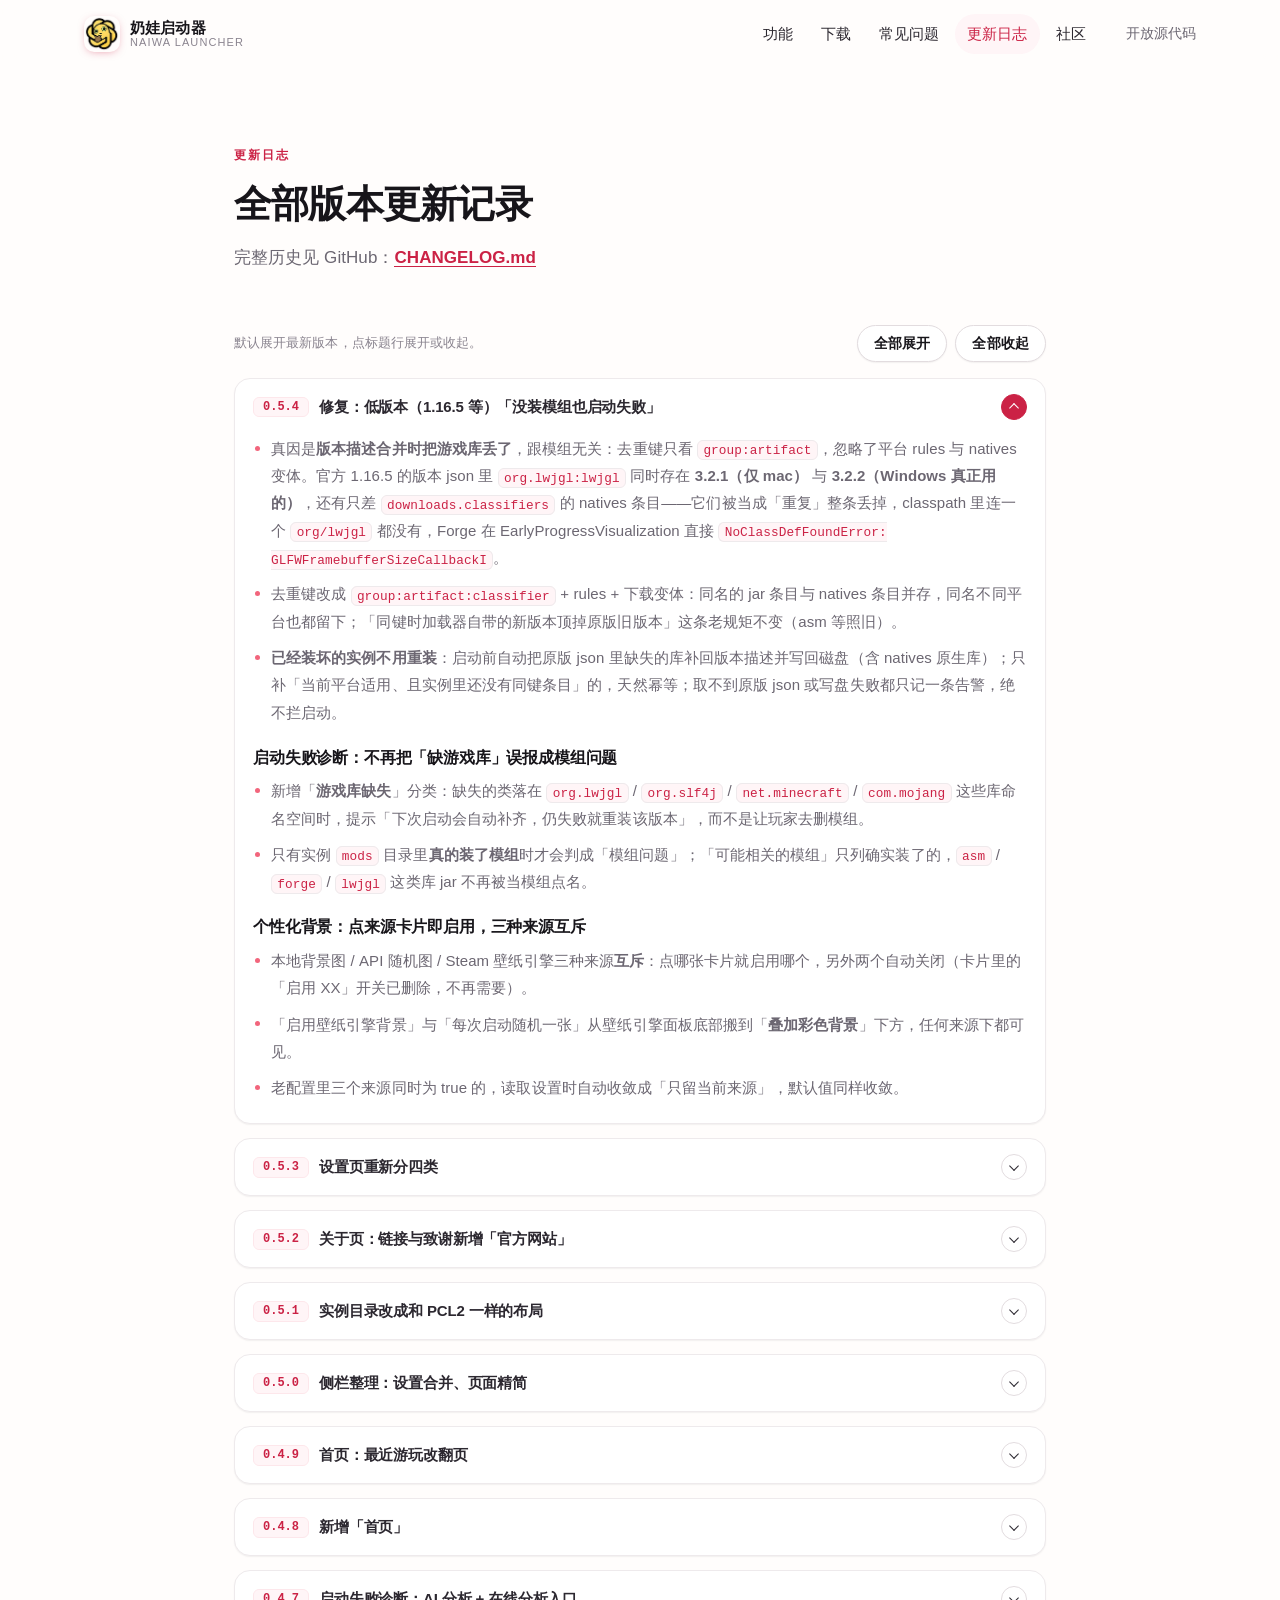
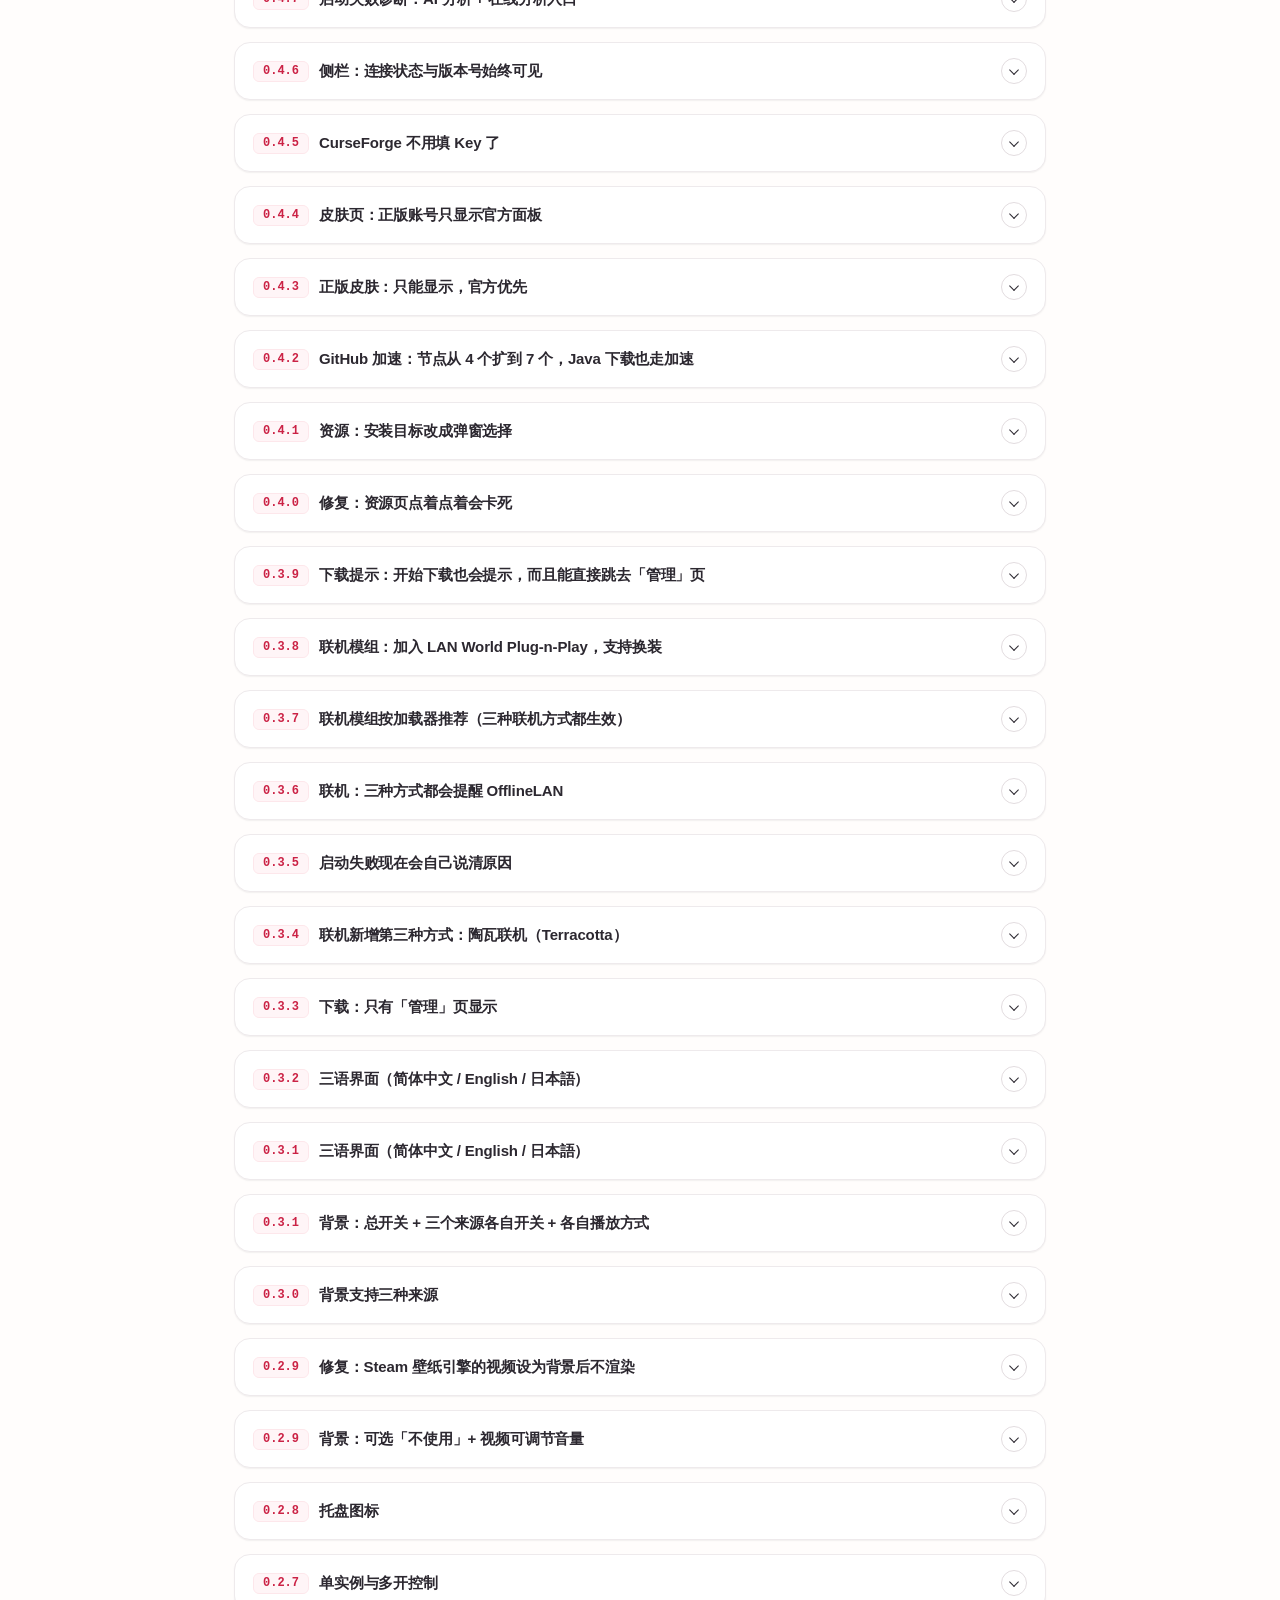
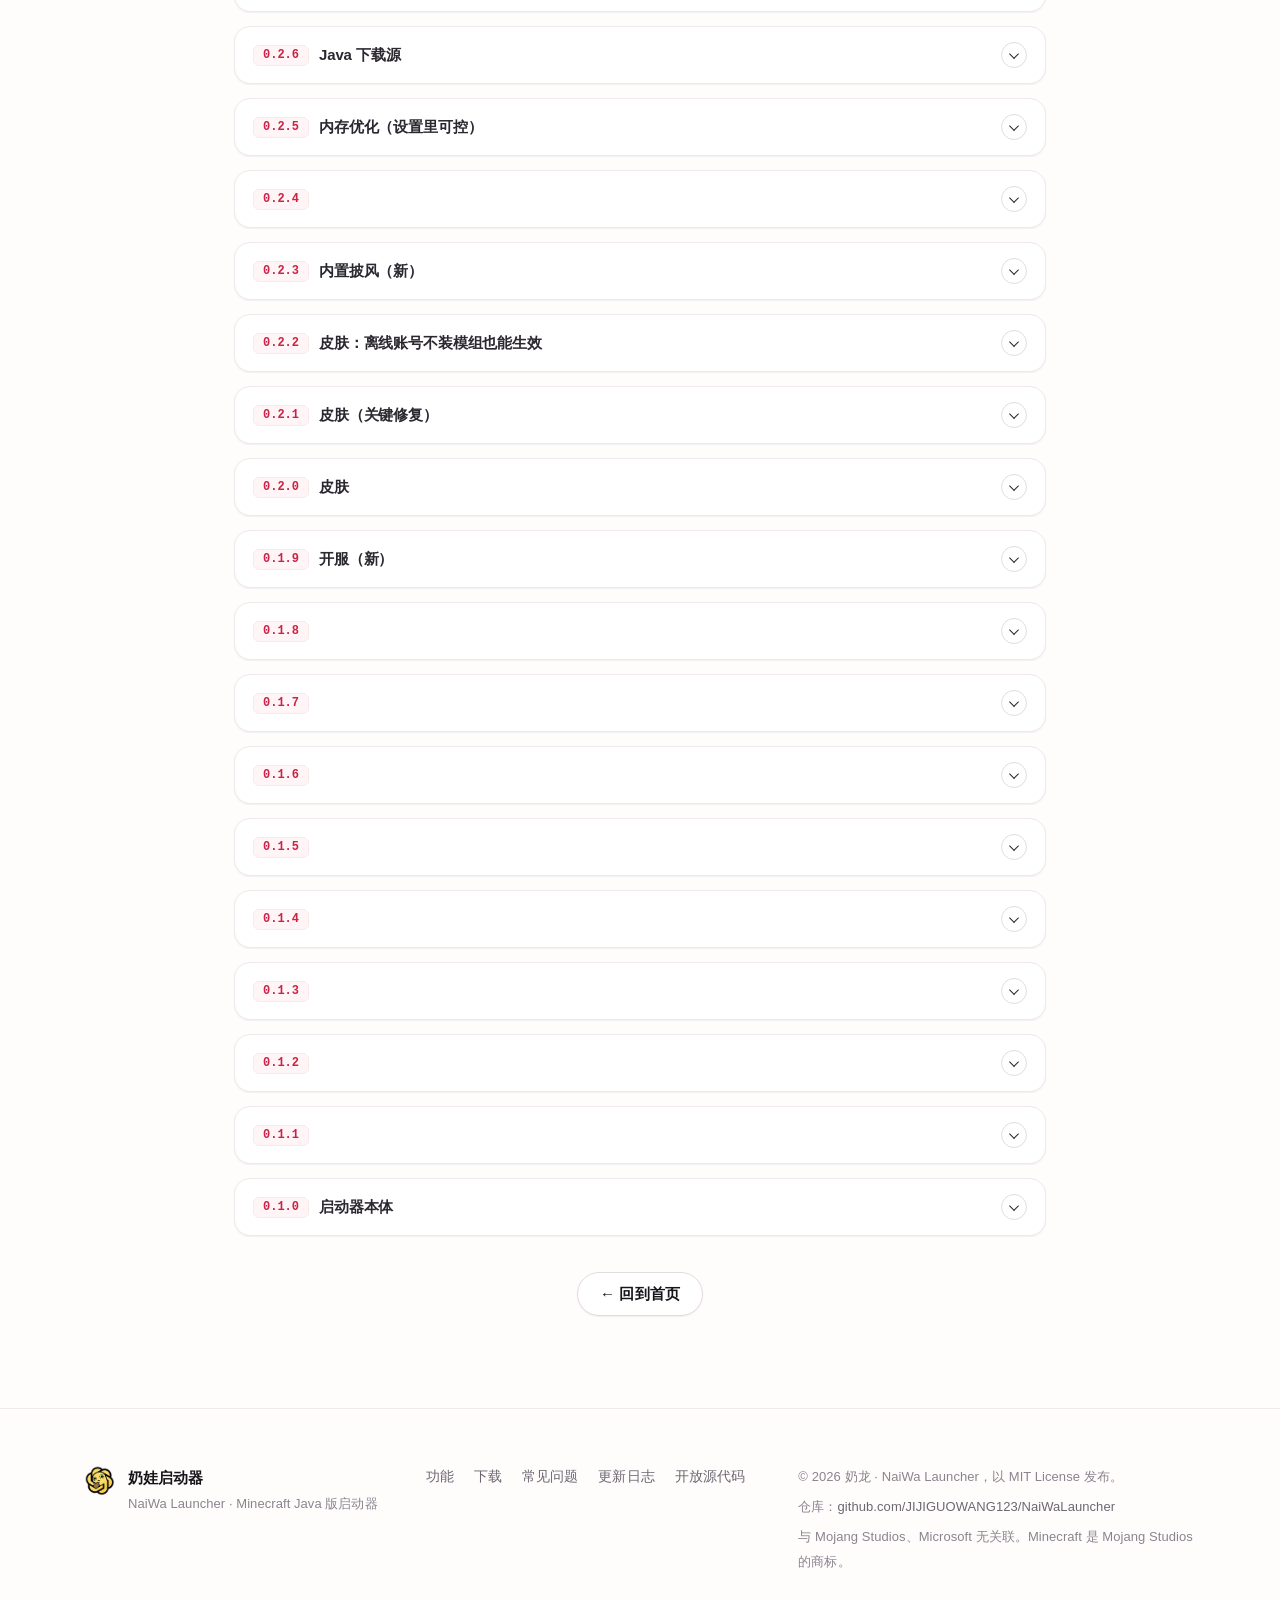
==== commit aa7cdf70: "0.5.4" ====
--- a/changelog.html
+++ b/changelog.html
@@ -81,14 +81,50 @@
       </div>
 
       <div class="clog" id="clog-list">
-  <article class="clog-item is-open" id="v0-5-3">
+  <article class="clog-item is-open" id="v0-5-4">
     <h2 class="clog-head">
       <button class="clog-btn" type="button" id="cl-b0" aria-expanded="true" aria-controls="cl-p0">
+        <span class="clog-title"><span class="ver-tag">0.5.4</span><span class="clog-sub">修复：低版本（1.16.5 等）「没装模组也启动失败」</span></span>
+        <span class="clog-icon" aria-hidden="true"></span>
+      </button>
+    </h2>
+    <div class="clog-panel" id="cl-p0" role="region" aria-labelledby="cl-b0">
+      <div class="clog-body">
+        <div class="clog-sec">
+          <h3 class="clog-group is-echo">修复：低版本（1.16.5 等）「没装模组也启动失败」</h3>
+          <ul class="clog-list">
+            <li>真因是<strong>版本描述合并时把游戏库丢了</strong>，跟模组无关：去重键只看 <code>group:artifact</code>，忽略了平台 rules 与 natives 变体。官方 1.16.5 的版本 json 里 <code>org.lwjgl:lwjgl</code> 同时存在 <strong>3.2.1（仅 mac）</strong> 与 <strong>3.2.2（Windows 真正用的）</strong>，还有只差 <code>downloads.classifiers</code> 的 natives 条目——它们被当成「重复」整条丢掉，classpath 里连一个 <code>org/lwjgl</code> 都没有，Forge 在 EarlyProgressVisualization 直接 <code>NoClassDefFoundError: GLFWFramebufferSizeCallbackI</code>。</li>
+            <li>去重键改成 <code>group:artifact:classifier</code> + rules + 下载变体：同名的 jar 条目与 natives 条目并存，同名不同平台也都留下；「同键时加载器自带的新版本顶掉原版旧版本」这条老规矩不变（asm 等照旧）。</li>
+            <li><strong>已经装坏的实例不用重装</strong>：启动前自动把原版 json 里缺失的库补回版本描述并写回磁盘（含 natives 原生库）；只补「当前平台适用、且实例里还没有同键条目」的，天然幂等；取不到原版 json 或写盘失败都只记一条告警，绝不拦启动。</li>
+          </ul>
+        </div>
+        <div class="clog-sec">
+          <h3 class="clog-group">启动失败诊断：不再把「缺游戏库」误报成模组问题</h3>
+          <ul class="clog-list">
+            <li>新增「<strong>游戏库缺失</strong>」分类：缺失的类落在 <code>org.lwjgl</code> / <code>org.slf4j</code> / <code>net.minecraft</code> / <code>com.mojang</code> 这些库命名空间时，提示「下次启动会自动补齐，仍失败就重装该版本」，而不是让玩家去删模组。</li>
+            <li>只有实例 <code>mods</code> 目录里<strong>真的装了模组</strong>时才会判成「模组问题」；「可能相关的模组」只列确实装了的，<code>asm</code> / <code>forge</code> / <code>lwjgl</code> 这类库 jar 不再被当模组点名。</li>
+          </ul>
+        </div>
+        <div class="clog-sec">
+          <h3 class="clog-group">个性化背景：点来源卡片即启用，三种来源互斥</h3>
+          <ul class="clog-list">
+            <li>本地背景图 / API 随机图 / Steam 壁纸引擎三种来源<strong>互斥</strong>：点哪张卡片就启用哪个，另外两个自动关闭（卡片里的「启用 XX」开关已删除，不再需要）。</li>
+            <li>「启用壁纸引擎背景」与「每次启动随机一张」从壁纸引擎面板底部搬到「<strong>叠加彩色背景</strong>」下方，任何来源下都可见。</li>
+            <li>老配置里三个来源同时为 true 的，读取设置时自动收敛成「只留当前来源」，默认值同样收敛。</li>
+          </ul>
+        </div>
+      </div>
+    </div>
+  </article>
+
+  <article class="clog-item" id="v0-5-3">
+    <h2 class="clog-head">
+      <button class="clog-btn" type="button" id="cl-b1" aria-expanded="false" aria-controls="cl-p1">
         <span class="clog-title"><span class="ver-tag">0.5.3</span><span class="clog-sub">设置页重新分四类</span></span>
         <span class="clog-icon" aria-hidden="true"></span>
       </button>
     </h2>
-    <div class="clog-panel" id="cl-p0" role="region" aria-labelledby="cl-b0">
+    <div class="clog-panel" id="cl-p1" role="region" aria-labelledby="cl-b1">
       <div class="clog-body">
         <div class="clog-sec">
           <h3 class="clog-group is-echo">设置页重新分四类</h3>
@@ -138,12 +174,12 @@
 
   <article class="clog-item" id="v0-5-2">
     <h2 class="clog-head">
-      <button class="clog-btn" type="button" id="cl-b1" aria-expanded="false" aria-controls="cl-p1">
+      <button class="clog-btn" type="button" id="cl-b2" aria-expanded="false" aria-controls="cl-p2">
         <span class="clog-title"><span class="ver-tag">0.5.2</span><span class="clog-sub">关于页：链接与致谢新增「官方网站」</span></span>
         <span class="clog-icon" aria-hidden="true"></span>
       </button>
     </h2>
-    <div class="clog-panel" id="cl-p1" role="region" aria-labelledby="cl-b1">
+    <div class="clog-panel" id="cl-p2" role="region" aria-labelledby="cl-b2">
       <div class="clog-body">
         <div class="clog-sec">
           <h3 class="clog-group is-echo">关于页：链接与致谢新增「官方网站」</h3>
@@ -157,12 +193,12 @@
 
   <article class="clog-item" id="v0-5-1">
     <h2 class="clog-head">
-      <button class="clog-btn" type="button" id="cl-b2" aria-expanded="false" aria-controls="cl-p2">
+      <button class="clog-btn" type="button" id="cl-b3" aria-expanded="false" aria-controls="cl-p3">
         <span class="clog-title"><span class="ver-tag">0.5.1</span><span class="clog-sub">实例目录改成和 PCL2 一样的布局</span></span>
         <span class="clog-icon" aria-hidden="true"></span>
       </button>
     </h2>
-    <div class="clog-panel" id="cl-p2" role="region" aria-labelledby="cl-b2">
+    <div class="clog-panel" id="cl-p3" role="region" aria-labelledby="cl-b3">
       <div class="clog-body">
         <div class="clog-sec">
           <h3 class="clog-group is-echo">实例目录改成和 PCL2 一样的布局</h3>
@@ -206,12 +242,12 @@
 
   <article class="clog-item" id="v0-5-0">
     <h2 class="clog-head">
-      <button class="clog-btn" type="button" id="cl-b3" aria-expanded="false" aria-controls="cl-p3">
+      <button class="clog-btn" type="button" id="cl-b4" aria-expanded="false" aria-controls="cl-p4">
         <span class="clog-title"><span class="ver-tag">0.5.0</span><span class="clog-sub">侧栏整理：设置合并、页面精简</span></span>
         <span class="clog-icon" aria-hidden="true"></span>
       </button>
     </h2>
-    <div class="clog-panel" id="cl-p3" role="region" aria-labelledby="cl-b3">
+    <div class="clog-panel" id="cl-p4" role="region" aria-labelledby="cl-b4">
       <div class="clog-body">
         <div class="clog-sec">
           <h3 class="clog-group is-echo">侧栏整理：设置合并、页面精简</h3>
@@ -254,12 +290,12 @@
 
   <article class="clog-item" id="v0-4-9">
     <h2 class="clog-head">
-      <button class="clog-btn" type="button" id="cl-b4" aria-expanded="false" aria-controls="cl-p4">
+      <button class="clog-btn" type="button" id="cl-b5" aria-expanded="false" aria-controls="cl-p5">
         <span class="clog-title"><span class="ver-tag">0.4.9</span><span class="clog-sub">首页：最近游玩改翻页</span></span>
         <span class="clog-icon" aria-hidden="true"></span>
       </button>
     </h2>
-    <div class="clog-panel" id="cl-p4" role="region" aria-labelledby="cl-b4">
+    <div class="clog-panel" id="cl-p5" role="region" aria-labelledby="cl-b5">
       <div class="clog-body">
         <div class="clog-sec">
           <h3 class="clog-group is-echo">首页：最近游玩改翻页</h3>
@@ -281,12 +317,12 @@
 
   <article class="clog-item" id="v0-4-8">
     <h2 class="clog-head">
-      <button class="clog-btn" type="button" id="cl-b5" aria-expanded="false" aria-controls="cl-p5">
+      <button class="clog-btn" type="button" id="cl-b6" aria-expanded="false" aria-controls="cl-p6">
         <span class="clog-title"><span class="ver-tag">0.4.8</span><span class="clog-sub">新增「首页」</span></span>
         <span class="clog-icon" aria-hidden="true"></span>
       </button>
     </h2>
-    <div class="clog-panel" id="cl-p5" role="region" aria-labelledby="cl-b5">
+    <div class="clog-panel" id="cl-p6" role="region" aria-labelledby="cl-b6">
       <div class="clog-body">
         <div class="clog-sec">
           <h3 class="clog-group is-echo">新增「首页」</h3>
@@ -316,12 +352,12 @@
 
   <article class="clog-item" id="v0-4-7">
     <h2 class="clog-head">
-      <button class="clog-btn" type="button" id="cl-b6" aria-expanded="false" aria-controls="cl-p6">
+      <button class="clog-btn" type="button" id="cl-b7" aria-expanded="false" aria-controls="cl-p7">
         <span class="clog-title"><span class="ver-tag">0.4.7</span><span class="clog-sub">启动失败诊断：AI 分析 + 在线分析入口</span></span>
         <span class="clog-icon" aria-hidden="true"></span>
       </button>
     </h2>
-    <div class="clog-panel" id="cl-p6" role="region" aria-labelledby="cl-b6">
+    <div class="clog-panel" id="cl-p7" role="region" aria-labelledby="cl-b7">
       <div class="clog-body">
         <div class="clog-sec">
           <h3 class="clog-group is-echo">启动失败诊断：AI 分析 + 在线分析入口</h3>
@@ -389,12 +425,12 @@
 
   <article class="clog-item" id="v0-4-6">
     <h2 class="clog-head">
-      <button class="clog-btn" type="button" id="cl-b7" aria-expanded="false" aria-controls="cl-p7">
+      <button class="clog-btn" type="button" id="cl-b8" aria-expanded="false" aria-controls="cl-p8">
         <span class="clog-title"><span class="ver-tag">0.4.6</span><span class="clog-sub">侧栏：连接状态与版本号始终可见</span></span>
         <span class="clog-icon" aria-hidden="true"></span>
       </button>
     </h2>
-    <div class="clog-panel" id="cl-p7" role="region" aria-labelledby="cl-b7">
+    <div class="clog-panel" id="cl-p8" role="region" aria-labelledby="cl-b8">
       <div class="clog-body">
         <div class="clog-sec">
           <h3 class="clog-group is-echo">侧栏：连接状态与版本号始终可见</h3>
@@ -409,12 +445,12 @@
 
   <article class="clog-item" id="v0-4-5">
     <h2 class="clog-head">
-      <button class="clog-btn" type="button" id="cl-b8" aria-expanded="false" aria-controls="cl-p8">
+      <button class="clog-btn" type="button" id="cl-b9" aria-expanded="false" aria-controls="cl-p9">
         <span class="clog-title"><span class="ver-tag">0.4.5</span><span class="clog-sub">CurseForge 不用填 Key 了</span></span>
         <span class="clog-icon" aria-hidden="true"></span>
       </button>
     </h2>
-    <div class="clog-panel" id="cl-p8" role="region" aria-labelledby="cl-b8">
+    <div class="clog-panel" id="cl-p9" role="region" aria-labelledby="cl-b9">
       <div class="clog-body">
         <div class="clog-sec">
           <h3 class="clog-group is-echo">CurseForge 不用填 Key 了</h3>
@@ -451,12 +487,12 @@
 
   <article class="clog-item" id="v0-4-4">
     <h2 class="clog-head">
-      <button class="clog-btn" type="button" id="cl-b9" aria-expanded="false" aria-controls="cl-p9">
+      <button class="clog-btn" type="button" id="cl-b10" aria-expanded="false" aria-controls="cl-p10">
         <span class="clog-title"><span class="ver-tag">0.4.4</span><span class="clog-sub">皮肤页：正版账号只显示官方面板</span></span>
         <span class="clog-icon" aria-hidden="true"></span>
       </button>
     </h2>
-    <div class="clog-panel" id="cl-p9" role="region" aria-labelledby="cl-b9">
+    <div class="clog-panel" id="cl-p10" role="region" aria-labelledby="cl-b10">
       <div class="clog-body">
         <div class="clog-sec">
           <h3 class="clog-group is-echo">皮肤页：正版账号只显示官方面板</h3>
@@ -485,12 +521,12 @@
 
   <article class="clog-item" id="v0-4-3">
     <h2 class="clog-head">
-      <button class="clog-btn" type="button" id="cl-b10" aria-expanded="false" aria-controls="cl-p10">
+      <button class="clog-btn" type="button" id="cl-b11" aria-expanded="false" aria-controls="cl-p11">
         <span class="clog-title"><span class="ver-tag">0.4.3</span><span class="clog-sub">正版皮肤：只能显示，官方优先</span></span>
         <span class="clog-icon" aria-hidden="true"></span>
       </button>
     </h2>
-    <div class="clog-panel" id="cl-p10" role="region" aria-labelledby="cl-b10">
+    <div class="clog-panel" id="cl-p11" role="region" aria-labelledby="cl-b11">
       <div class="clog-body">
         <div class="clog-sec">
           <h3 class="clog-group is-echo">正版皮肤：只能显示，官方优先</h3>
@@ -525,12 +561,12 @@
 
   <article class="clog-item" id="v0-4-2">
     <h2 class="clog-head">
-      <button class="clog-btn" type="button" id="cl-b11" aria-expanded="false" aria-controls="cl-p11">
+      <button class="clog-btn" type="button" id="cl-b12" aria-expanded="false" aria-controls="cl-p12">
         <span class="clog-title"><span class="ver-tag">0.4.2</span><span class="clog-sub">GitHub 加速：节点从 4 个扩到 7 个，Java 下载也走加速</span></span>
         <span class="clog-icon" aria-hidden="true"></span>
       </button>
     </h2>
-    <div class="clog-panel" id="cl-p11" role="region" aria-labelledby="cl-b11">
+    <div class="clog-panel" id="cl-p12" role="region" aria-labelledby="cl-b12">
       <div class="clog-body">
         <div class="clog-sec">
           <h3 class="clog-group is-echo">GitHub 加速：节点从 4 个扩到 7 个，Java 下载也走加速</h3>
@@ -585,12 +621,12 @@
 
   <article class="clog-item" id="v0-4-1">
     <h2 class="clog-head">
-      <button class="clog-btn" type="button" id="cl-b12" aria-expanded="false" aria-controls="cl-p12">
+      <button class="clog-btn" type="button" id="cl-b13" aria-expanded="false" aria-controls="cl-p13">
         <span class="clog-title"><span class="ver-tag">0.4.1</span><span class="clog-sub">资源：安装目标改成弹窗选择</span></span>
         <span class="clog-icon" aria-hidden="true"></span>
       </button>
     </h2>
-    <div class="clog-panel" id="cl-p12" role="region" aria-labelledby="cl-b12">
+    <div class="clog-panel" id="cl-p13" role="region" aria-labelledby="cl-b13">
       <div class="clog-body">
         <div class="clog-sec">
           <h3 class="clog-group is-echo">资源：安装目标改成弹窗选择</h3>
@@ -633,12 +669,12 @@
 
   <article class="clog-item" id="v0-4-0">
     <h2 class="clog-head">
-      <button class="clog-btn" type="button" id="cl-b13" aria-expanded="false" aria-controls="cl-p13">
+      <button class="clog-btn" type="button" id="cl-b14" aria-expanded="false" aria-controls="cl-p14">
         <span class="clog-title"><span class="ver-tag">0.4.0</span><span class="clog-sub">修复：资源页点着点着会卡死</span></span>
         <span class="clog-icon" aria-hidden="true"></span>
       </button>
     </h2>
-    <div class="clog-panel" id="cl-p13" role="region" aria-labelledby="cl-b13">
+    <div class="clog-panel" id="cl-p14" role="region" aria-labelledby="cl-b14">
       <div class="clog-body">
         <div class="clog-sec">
           <h3 class="clog-group is-echo">修复：资源页点着点着会卡死</h3>
@@ -706,12 +742,12 @@
 
   <article class="clog-item" id="v0-3-9">
     <h2 class="clog-head">
-      <button class="clog-btn" type="button" id="cl-b14" aria-expanded="false" aria-controls="cl-p14">
+      <button class="clog-btn" type="button" id="cl-b15" aria-expanded="false" aria-controls="cl-p15">
         <span class="clog-title"><span class="ver-tag">0.3.9</span><span class="clog-sub">下载提示：开始下载也会提示，而且能直接跳去「管理」页</span></span>
         <span class="clog-icon" aria-hidden="true"></span>
       </button>
     </h2>
-    <div class="clog-panel" id="cl-p14" role="region" aria-labelledby="cl-b14">
+    <div class="clog-panel" id="cl-p15" role="region" aria-labelledby="cl-b15">
       <div class="clog-body">
         <div class="clog-sec">
           <h3 class="clog-group is-echo">下载提示：开始下载也会提示，而且能直接跳去「管理」页</h3>
@@ -753,12 +789,12 @@
 
   <article class="clog-item" id="v0-3-8">
     <h2 class="clog-head">
-      <button class="clog-btn" type="button" id="cl-b15" aria-expanded="false" aria-controls="cl-p15">
+      <button class="clog-btn" type="button" id="cl-b16" aria-expanded="false" aria-controls="cl-p16">
         <span class="clog-title"><span class="ver-tag">0.3.8</span><span class="clog-sub">联机模组：加入 LAN World Plug-n-Play，支持换装</span></span>
         <span class="clog-icon" aria-hidden="true"></span>
       </button>
     </h2>
-    <div class="clog-panel" id="cl-p15" role="region" aria-labelledby="cl-b15">
+    <div class="clog-panel" id="cl-p16" role="region" aria-labelledby="cl-b16">
       <div class="clog-body">
         <div class="clog-sec">
           <h3 class="clog-group is-echo">联机模组：加入 LAN World Plug-n-Play，支持换装</h3>
@@ -800,12 +836,12 @@
 
   <article class="clog-item" id="v0-3-7">
     <h2 class="clog-head">
-      <button class="clog-btn" type="button" id="cl-b16" aria-expanded="false" aria-controls="cl-p16">
+      <button class="clog-btn" type="button" id="cl-b17" aria-expanded="false" aria-controls="cl-p17">
         <span class="clog-title"><span class="ver-tag">0.3.7</span><span class="clog-sub">联机模组按加载器推荐（三种联机方式都生效）</span></span>
         <span class="clog-icon" aria-hidden="true"></span>
       </button>
     </h2>
-    <div class="clog-panel" id="cl-p16" role="region" aria-labelledby="cl-b16">
+    <div class="clog-panel" id="cl-p17" role="region" aria-labelledby="cl-b17">
       <div class="clog-body">
         <div class="clog-sec">
           <h3 class="clog-group is-echo">联机模组按加载器推荐（三种联机方式都生效）</h3>
@@ -837,12 +873,12 @@
 
   <article class="clog-item" id="v0-3-6">
     <h2 class="clog-head">
-      <button class="clog-btn" type="button" id="cl-b17" aria-expanded="false" aria-controls="cl-p17">
+      <button class="clog-btn" type="button" id="cl-b18" aria-expanded="false" aria-controls="cl-p18">
         <span class="clog-title"><span class="ver-tag">0.3.6</span><span class="clog-sub">联机：三种方式都会提醒 OfflineLAN</span></span>
         <span class="clog-icon" aria-hidden="true"></span>
       </button>
     </h2>
-    <div class="clog-panel" id="cl-p17" role="region" aria-labelledby="cl-b17">
+    <div class="clog-panel" id="cl-p18" role="region" aria-labelledby="cl-b18">
       <div class="clog-body">
         <div class="clog-sec">
           <h3 class="clog-group is-echo">联机：三种方式都会提醒 OfflineLAN</h3>
@@ -882,12 +918,12 @@
 
   <article class="clog-item" id="v0-3-5">
     <h2 class="clog-head">
-      <button class="clog-btn" type="button" id="cl-b18" aria-expanded="false" aria-controls="cl-p18">
+      <button class="clog-btn" type="button" id="cl-b19" aria-expanded="false" aria-controls="cl-p19">
         <span class="clog-title"><span class="ver-tag">0.3.5</span><span class="clog-sub">启动失败现在会自己说清原因</span></span>
         <span class="clog-icon" aria-hidden="true"></span>
       </button>
     </h2>
-    <div class="clog-panel" id="cl-p18" role="region" aria-labelledby="cl-b18">
+    <div class="clog-panel" id="cl-p19" role="region" aria-labelledby="cl-b19">
       <div class="clog-body">
         <div class="clog-sec">
           <h3 class="clog-group is-echo">启动失败现在会自己说清原因</h3>
@@ -926,12 +962,12 @@
 
   <article class="clog-item" id="v0-3-4">
     <h2 class="clog-head">
-      <button class="clog-btn" type="button" id="cl-b19" aria-expanded="false" aria-controls="cl-p19">
+      <button class="clog-btn" type="button" id="cl-b20" aria-expanded="false" aria-controls="cl-p20">
         <span class="clog-title"><span class="ver-tag">0.3.4</span><span class="clog-sub">联机新增第三种方式：陶瓦联机（Terracotta）</span></span>
         <span class="clog-icon" aria-hidden="true"></span>
       </button>
     </h2>
-    <div class="clog-panel" id="cl-p19" role="region" aria-labelledby="cl-b19">
+    <div class="clog-panel" id="cl-p20" role="region" aria-labelledby="cl-b20">
       <div class="clog-body">
         <div class="clog-sec">
           <h3 class="clog-group is-echo">联机新增第三种方式：陶瓦联机（Terracotta）</h3>
@@ -974,12 +1010,12 @@
 
   <article class="clog-item" id="v0-3-3">
     <h2 class="clog-head">
-      <button class="clog-btn" type="button" id="cl-b20" aria-expanded="false" aria-controls="cl-p20">
+      <button class="clog-btn" type="button" id="cl-b21" aria-expanded="false" aria-controls="cl-p21">
         <span class="clog-title"><span class="ver-tag">0.3.3</span><span class="clog-sub">下载：只有「管理」页显示</span></span>
         <span class="clog-icon" aria-hidden="true"></span>
       </button>
     </h2>
-    <div class="clog-panel" id="cl-p20" role="region" aria-labelledby="cl-b20">
+    <div class="clog-panel" id="cl-p21" role="region" aria-labelledby="cl-b21">
       <div class="clog-body">
         <div class="clog-sec">
           <h3 class="clog-group is-echo">下载：只有「管理」页显示</h3>
@@ -1020,12 +1056,12 @@
 
   <article class="clog-item" id="v0-3-2">
     <h2 class="clog-head">
-      <button class="clog-btn" type="button" id="cl-b21" aria-expanded="false" aria-controls="cl-p21">
+      <button class="clog-btn" type="button" id="cl-b22" aria-expanded="false" aria-controls="cl-p22">
         <span class="clog-title"><span class="ver-tag">0.3.2</span><span class="clog-sub">三语界面（简体中文 / English / 日本語）</span></span>
         <span class="clog-icon" aria-hidden="true"></span>
       </button>
     </h2>
-    <div class="clog-panel" id="cl-p21" role="region" aria-labelledby="cl-b21">
+    <div class="clog-panel" id="cl-p22" role="region" aria-labelledby="cl-b22">
       <div class="clog-body">
         <div class="clog-sec">
           <h3 class="clog-group is-echo">三语界面（简体中文 / English / 日本語）</h3>
@@ -1064,12 +1100,12 @@
 
   <article class="clog-item" id="v0-3-1">
     <h2 class="clog-head">
-      <button class="clog-btn" type="button" id="cl-b22" aria-expanded="false" aria-controls="cl-p22">
+      <button class="clog-btn" type="button" id="cl-b23" aria-expanded="false" aria-controls="cl-p23">
         <span class="clog-title"><span class="ver-tag">0.3.1</span><span class="clog-sub">三语界面（简体中文 / English / 日本語）</span></span>
         <span class="clog-icon" aria-hidden="true"></span>
       </button>
     </h2>
-    <div class="clog-panel" id="cl-p22" role="region" aria-labelledby="cl-b22">
+    <div class="clog-panel" id="cl-p23" role="region" aria-labelledby="cl-b23">
       <div class="clog-body">
         <div class="clog-sec">
           <h3 class="clog-group is-echo">三语界面（简体中文 / English / 日本語）</h3>
@@ -1099,12 +1135,12 @@
 
   <article class="clog-item" id="v0-3-1-2">
     <h2 class="clog-head">
-      <button class="clog-btn" type="button" id="cl-b23" aria-expanded="false" aria-controls="cl-p23">
+      <button class="clog-btn" type="button" id="cl-b24" aria-expanded="false" aria-controls="cl-p24">
         <span class="clog-title"><span class="ver-tag">0.3.1</span><span class="clog-sub">背景：总开关 + 三个来源各自开关 + 各自播放方式</span></span>
         <span class="clog-icon" aria-hidden="true"></span>
       </button>
     </h2>
-    <div class="clog-panel" id="cl-p23" role="region" aria-labelledby="cl-b23">
+    <div class="clog-panel" id="cl-p24" role="region" aria-labelledby="cl-b24">
       <div class="clog-body">
         <div class="clog-sec">
           <h3 class="clog-group is-echo">背景：总开关 + 三个来源各自开关 + 各自播放方式</h3>
@@ -1121,12 +1157,12 @@
 
   <article class="clog-item" id="v0-3-0">
     <h2 class="clog-head">
-      <button class="clog-btn" type="button" id="cl-b24" aria-expanded="false" aria-controls="cl-p24">
+      <button class="clog-btn" type="button" id="cl-b25" aria-expanded="false" aria-controls="cl-p25">
         <span class="clog-title"><span class="ver-tag">0.3.0</span><span class="clog-sub">背景支持三种来源</span></span>
         <span class="clog-icon" aria-hidden="true"></span>
       </button>
     </h2>
-    <div class="clog-panel" id="cl-p24" role="region" aria-labelledby="cl-b24">
+    <div class="clog-panel" id="cl-p25" role="region" aria-labelledby="cl-b25">
       <div class="clog-body">
         <div class="clog-sec">
           <h3 class="clog-group is-echo">背景支持三种来源</h3>
@@ -1155,12 +1191,12 @@
 
   <article class="clog-item" id="v0-2-9">
     <h2 class="clog-head">
-      <button class="clog-btn" type="button" id="cl-b25" aria-expanded="false" aria-controls="cl-p25">
+      <button class="clog-btn" type="button" id="cl-b26" aria-expanded="false" aria-controls="cl-p26">
         <span class="clog-title"><span class="ver-tag">0.2.9</span><span class="clog-sub">修复：Steam 壁纸引擎的视频设为背景后不渲染</span></span>
         <span class="clog-icon" aria-hidden="true"></span>
       </button>
     </h2>
-    <div class="clog-panel" id="cl-p25" role="region" aria-labelledby="cl-b25">
+    <div class="clog-panel" id="cl-p26" role="region" aria-labelledby="cl-b26">
       <div class="clog-body">
         <div class="clog-sec">
           <h3 class="clog-group is-echo">修复：Steam 壁纸引擎的视频设为背景后不渲染</h3>
@@ -1175,12 +1211,12 @@
 
   <article class="clog-item" id="v0-2-9-2">
     <h2 class="clog-head">
-      <button class="clog-btn" type="button" id="cl-b26" aria-expanded="false" aria-controls="cl-p26">
+      <button class="clog-btn" type="button" id="cl-b27" aria-expanded="false" aria-controls="cl-p27">
         <span class="clog-title"><span class="ver-tag">0.2.9</span><span class="clog-sub">背景：可选「不使用」+ 视频可调节音量</span></span>
         <span class="clog-icon" aria-hidden="true"></span>
       </button>
     </h2>
-    <div class="clog-panel" id="cl-p26" role="region" aria-labelledby="cl-b26">
+    <div class="clog-panel" id="cl-p27" role="region" aria-labelledby="cl-b27">
       <div class="clog-body">
         <div class="clog-sec">
           <h3 class="clog-group is-echo">背景：可选「不使用」+ 视频可调节音量</h3>
@@ -1210,12 +1246,12 @@
 
   <article class="clog-item" id="v0-2-8">
     <h2 class="clog-head">
-      <button class="clog-btn" type="button" id="cl-b27" aria-expanded="false" aria-controls="cl-p27">
+      <button class="clog-btn" type="button" id="cl-b28" aria-expanded="false" aria-controls="cl-p28">
         <span class="clog-title"><span class="ver-tag">0.2.8</span><span class="clog-sub">托盘图标</span></span>
         <span class="clog-icon" aria-hidden="true"></span>
       </button>
     </h2>
-    <div class="clog-panel" id="cl-p27" role="region" aria-labelledby="cl-b27">
+    <div class="clog-panel" id="cl-p28" role="region" aria-labelledby="cl-b28">
       <div class="clog-body">
         <div class="clog-sec">
           <h3 class="clog-group is-echo">托盘图标</h3>
@@ -1255,12 +1291,12 @@
 
   <article class="clog-item" id="v0-2-7">
     <h2 class="clog-head">
-      <button class="clog-btn" type="button" id="cl-b28" aria-expanded="false" aria-controls="cl-p28">
+      <button class="clog-btn" type="button" id="cl-b29" aria-expanded="false" aria-controls="cl-p29">
         <span class="clog-title"><span class="ver-tag">0.2.7</span><span class="clog-sub">单实例与多开控制</span></span>
         <span class="clog-icon" aria-hidden="true"></span>
       </button>
     </h2>
-    <div class="clog-panel" id="cl-p28" role="region" aria-labelledby="cl-b28">
+    <div class="clog-panel" id="cl-p29" role="region" aria-labelledby="cl-b29">
       <div class="clog-body">
         <div class="clog-sec">
           <h3 class="clog-group is-echo">单实例与多开控制</h3>
@@ -1290,12 +1326,12 @@
 
   <article class="clog-item" id="v0-2-6">
     <h2 class="clog-head">
-      <button class="clog-btn" type="button" id="cl-b29" aria-expanded="false" aria-controls="cl-p29">
+      <button class="clog-btn" type="button" id="cl-b30" aria-expanded="false" aria-controls="cl-p30">
         <span class="clog-title"><span class="ver-tag">0.2.6</span><span class="clog-sub">Java 下载源</span></span>
         <span class="clog-icon" aria-hidden="true"></span>
       </button>
     </h2>
-    <div class="clog-panel" id="cl-p29" role="region" aria-labelledby="cl-b29">
+    <div class="clog-panel" id="cl-p30" role="region" aria-labelledby="cl-b30">
       <div class="clog-body">
         <div class="clog-sec">
           <h3 class="clog-group is-echo">Java 下载源</h3>
@@ -1334,12 +1370,12 @@
 
   <article class="clog-item" id="v0-2-5">
     <h2 class="clog-head">
-      <button class="clog-btn" type="button" id="cl-b30" aria-expanded="false" aria-controls="cl-p30">
+      <button class="clog-btn" type="button" id="cl-b31" aria-expanded="false" aria-controls="cl-p31">
         <span class="clog-title"><span class="ver-tag">0.2.5</span><span class="clog-sub">内存优化（设置里可控）</span></span>
         <span class="clog-icon" aria-hidden="true"></span>
       </button>
     </h2>
-    <div class="clog-panel" id="cl-p30" role="region" aria-labelledby="cl-b30">
+    <div class="clog-panel" id="cl-p31" role="region" aria-labelledby="cl-b31">
       <div class="clog-body">
         <div class="clog-sec">
           <h3 class="clog-group is-echo">内存优化（设置里可控）</h3>
@@ -1375,12 +1411,12 @@
 
   <article class="clog-item" id="v0-2-4">
     <h2 class="clog-head">
-      <button class="clog-btn" type="button" id="cl-b31" aria-expanded="false" aria-controls="cl-p31">
+      <button class="clog-btn" type="button" id="cl-b32" aria-expanded="false" aria-controls="cl-p32">
         <span class="clog-title"><span class="ver-tag">0.2.4</span></span>
         <span class="clog-icon" aria-hidden="true"></span>
       </button>
     </h2>
-    <div class="clog-panel" id="cl-p31" role="region" aria-labelledby="cl-b31">
+    <div class="clog-panel" id="cl-p32" role="region" aria-labelledby="cl-b32">
       <div class="clog-body">
         <ul class="clog-list">
           <li>「关闭到托盘」这个设置项以前点了没有任何作用（代码里只有开关、没有托盘实现）。现在真正生效：开启后点窗口关闭<strong>不再退出程序</strong>，而是隐藏到系统托盘；右下角出现一个小图标，单击/双击或右键菜单「打开界面」都能把窗口叫回来，右键「退出启动器」才是真正退出（会先停掉正在运行的服务端）。</li>
@@ -1392,12 +1428,12 @@
 
   <article class="clog-item" id="v0-2-3">
     <h2 class="clog-head">
-      <button class="clog-btn" type="button" id="cl-b32" aria-expanded="false" aria-controls="cl-p32">
+      <button class="clog-btn" type="button" id="cl-b33" aria-expanded="false" aria-controls="cl-p33">
         <span class="clog-title"><span class="ver-tag">0.2.3</span><span class="clog-sub">内置披风（新）</span></span>
         <span class="clog-icon" aria-hidden="true"></span>
       </button>
     </h2>
-    <div class="clog-panel" id="cl-p32" role="region" aria-labelledby="cl-b32">
+    <div class="clog-panel" id="cl-p33" role="region" aria-labelledby="cl-b33">
       <div class="clog-body">
         <div class="clog-sec">
           <h3 class="clog-group is-echo">内置披风（新）</h3>
@@ -1420,12 +1456,12 @@
 
   <article class="clog-item" id="v0-2-2">
     <h2 class="clog-head">
-      <button class="clog-btn" type="button" id="cl-b33" aria-expanded="false" aria-controls="cl-p33">
+      <button class="clog-btn" type="button" id="cl-b34" aria-expanded="false" aria-controls="cl-p34">
         <span class="clog-title"><span class="ver-tag">0.2.2</span><span class="clog-sub">皮肤：离线账号不装模组也能生效</span></span>
         <span class="clog-icon" aria-hidden="true"></span>
       </button>
     </h2>
-    <div class="clog-panel" id="cl-p33" role="region" aria-labelledby="cl-b33">
+    <div class="clog-panel" id="cl-p34" role="region" aria-labelledby="cl-b34">
       <div class="clog-body">
         <div class="clog-sec">
           <h3 class="clog-group is-echo">皮肤：离线账号不装模组也能生效</h3>
@@ -1458,12 +1494,12 @@
 
   <article class="clog-item" id="v0-2-1">
     <h2 class="clog-head">
-      <button class="clog-btn" type="button" id="cl-b34" aria-expanded="false" aria-controls="cl-p34">
+      <button class="clog-btn" type="button" id="cl-b35" aria-expanded="false" aria-controls="cl-p35">
         <span class="clog-title"><span class="ver-tag">0.2.1</span><span class="clog-sub">皮肤（关键修复）</span></span>
         <span class="clog-icon" aria-hidden="true"></span>
       </button>
     </h2>
-    <div class="clog-panel" id="cl-p34" role="region" aria-labelledby="cl-b34">
+    <div class="clog-panel" id="cl-p35" role="region" aria-labelledby="cl-b35">
       <div class="clog-body">
         <div class="clog-sec">
           <h3 class="clog-group is-echo">皮肤（关键修复）</h3>
@@ -1489,12 +1525,12 @@
 
   <article class="clog-item" id="v0-2-0">
     <h2 class="clog-head">
-      <button class="clog-btn" type="button" id="cl-b35" aria-expanded="false" aria-controls="cl-p35">
+      <button class="clog-btn" type="button" id="cl-b36" aria-expanded="false" aria-controls="cl-p36">
         <span class="clog-title"><span class="ver-tag">0.2.0</span><span class="clog-sub">皮肤</span></span>
         <span class="clog-icon" aria-hidden="true"></span>
       </button>
     </h2>
-    <div class="clog-panel" id="cl-p35" role="region" aria-labelledby="cl-b35">
+    <div class="clog-panel" id="cl-p36" role="region" aria-labelledby="cl-b36">
       <div class="clog-body">
         <div class="clog-sec">
           <h3 class="clog-group is-echo">皮肤</h3>
@@ -1518,12 +1554,12 @@
 
   <article class="clog-item" id="v0-1-9">
     <h2 class="clog-head">
-      <button class="clog-btn" type="button" id="cl-b36" aria-expanded="false" aria-controls="cl-p36">
+      <button class="clog-btn" type="button" id="cl-b37" aria-expanded="false" aria-controls="cl-p37">
         <span class="clog-title"><span class="ver-tag">0.1.9</span><span class="clog-sub">开服（新）</span></span>
         <span class="clog-icon" aria-hidden="true"></span>
       </button>
     </h2>
-    <div class="clog-panel" id="cl-p36" role="region" aria-labelledby="cl-b36">
+    <div class="clog-panel" id="cl-p37" role="region" aria-labelledby="cl-b37">
       <div class="clog-body">
         <div class="clog-sec">
           <h3 class="clog-group is-echo">开服（新）</h3>
@@ -1564,12 +1600,12 @@
 
   <article class="clog-item" id="v0-1-8">
     <h2 class="clog-head">
-      <button class="clog-btn" type="button" id="cl-b37" aria-expanded="false" aria-controls="cl-p37">
+      <button class="clog-btn" type="button" id="cl-b38" aria-expanded="false" aria-controls="cl-p38">
         <span class="clog-title"><span class="ver-tag">0.1.8</span></span>
         <span class="clog-icon" aria-hidden="true"></span>
       </button>
     </h2>
-    <div class="clog-panel" id="cl-p37" role="region" aria-labelledby="cl-b37">
+    <div class="clog-panel" id="cl-p38" role="region" aria-labelledby="cl-b38">
       <div class="clog-body">
         <p>性能实测（同一台机器、独立数据根、各跑 5 次取中位数）：</p>
         <div class="clog-scroll">
@@ -1595,12 +1631,12 @@
 
   <article class="clog-item" id="v0-1-7">
     <h2 class="clog-head">
-      <button class="clog-btn" type="button" id="cl-b38" aria-expanded="false" aria-controls="cl-p38">
+      <button class="clog-btn" type="button" id="cl-b39" aria-expanded="false" aria-controls="cl-p39">
         <span class="clog-title"><span class="ver-tag">0.1.7</span></span>
         <span class="clog-icon" aria-hidden="true"></span>
       </button>
     </h2>
-    <div class="clog-panel" id="cl-p38" role="region" aria-labelledby="cl-b38">
+    <div class="clog-panel" id="cl-p39" role="region" aria-labelledby="cl-b39">
       <div class="clog-body">
         <ul class="clog-list">
           <li>实例详情的内容管理改成「分段控件 + 单面板」：顶部一排「模组 / 光影包 / 资源包」按钮（与个性化页「启动窗口」同款外观），下面只显示所选类型的列表，按钮上带各自已装数量。</li>
@@ -1618,12 +1654,12 @@
 
   <article class="clog-item" id="v0-1-6">
     <h2 class="clog-head">
-      <button class="clog-btn" type="button" id="cl-b39" aria-expanded="false" aria-controls="cl-p39">
+      <button class="clog-btn" type="button" id="cl-b40" aria-expanded="false" aria-controls="cl-p40">
         <span class="clog-title"><span class="ver-tag">0.1.6</span></span>
         <span class="clog-icon" aria-hidden="true"></span>
       </button>
     </h2>
-    <div class="clog-panel" id="cl-p39" role="region" aria-labelledby="cl-b39">
+    <div class="clog-panel" id="cl-p40" role="region" aria-labelledby="cl-b40">
       <div class="clog-body">
         <ul class="clog-list">
           <li>实例详情新增「光影包」「资源包」管理：列表（读 pack.mcmeta 的说明）、检查更新、更新、删除，与模组同一个抽屉，互不干扰。</li>
@@ -1643,12 +1679,12 @@
 
   <article class="clog-item" id="v0-1-5">
     <h2 class="clog-head">
-      <button class="clog-btn" type="button" id="cl-b40" aria-expanded="false" aria-controls="cl-p40">
+      <button class="clog-btn" type="button" id="cl-b41" aria-expanded="false" aria-controls="cl-p41">
         <span class="clog-title"><span class="ver-tag">0.1.5</span></span>
         <span class="clog-icon" aria-hidden="true"></span>
       </button>
     </h2>
-    <div class="clog-panel" id="cl-p40" role="region" aria-labelledby="cl-b40">
+    <div class="clog-panel" id="cl-p41" role="region" aria-labelledby="cl-b41">
       <div class="clog-body">
         <ul class="clog-list">
           <li>多线程下载：多个文件并行下载（默认并发 12，可在设置里调），安装整合包与资源时显著提速。</li>
@@ -1661,12 +1697,12 @@
 
   <article class="clog-item" id="v0-1-4">
     <h2 class="clog-head">
-      <button class="clog-btn" type="button" id="cl-b41" aria-expanded="false" aria-controls="cl-p41">
+      <button class="clog-btn" type="button" id="cl-b42" aria-expanded="false" aria-controls="cl-p42">
         <span class="clog-title"><span class="ver-tag">0.1.4</span></span>
         <span class="clog-icon" aria-hidden="true"></span>
       </button>
     </h2>
-    <div class="clog-panel" id="cl-p41" role="region" aria-labelledby="cl-b41">
+    <div class="clog-panel" id="cl-p42" role="region" aria-labelledby="cl-b42">
       <div class="clog-body">
         <ul class="clog-list">
           <li>新增皮肤选择器：第三方（Yggdrasil / LittleSkin）账号可上传、更换、恢复默认皮肤，并选择 Steve / Alex 模型。</li>
@@ -1679,12 +1715,12 @@
 
   <article class="clog-item" id="v0-1-3">
     <h2 class="clog-head">
-      <button class="clog-btn" type="button" id="cl-b42" aria-expanded="false" aria-controls="cl-p42">
+      <button class="clog-btn" type="button" id="cl-b43" aria-expanded="false" aria-controls="cl-p43">
         <span class="clog-title"><span class="ver-tag">0.1.3</span></span>
         <span class="clog-icon" aria-hidden="true"></span>
       </button>
     </h2>
-    <div class="clog-panel" id="cl-p42" role="region" aria-labelledby="cl-b42">
+    <div class="clog-panel" id="cl-p43" role="region" aria-labelledby="cl-b43">
       <div class="clog-body">
         <ul class="clog-list">
           <li>修复资源页「选择实例」下拉被其它卡片遮挡/错位的问题（浮层改为顶层渲染）。</li>
@@ -1697,12 +1733,12 @@
 
   <article class="clog-item" id="v0-1-2">
     <h2 class="clog-head">
-      <button class="clog-btn" type="button" id="cl-b43" aria-expanded="false" aria-controls="cl-p43">
+      <button class="clog-btn" type="button" id="cl-b44" aria-expanded="false" aria-controls="cl-p44">
         <span class="clog-title"><span class="ver-tag">0.1.2</span></span>
         <span class="clog-icon" aria-hidden="true"></span>
       </button>
     </h2>
-    <div class="clog-panel" id="cl-p43" role="region" aria-labelledby="cl-b43">
+    <div class="clog-panel" id="cl-p44" role="region" aria-labelledby="cl-b44">
       <div class="clog-body">
         <ul class="clog-list">
           <li>导航改名：下载游戏 → 游戏，下载管理 → 管理，模组 → 资源。</li>
@@ -1716,12 +1752,12 @@
 
   <article class="clog-item" id="v0-1-1">
     <h2 class="clog-head">
-      <button class="clog-btn" type="button" id="cl-b44" aria-expanded="false" aria-controls="cl-p44">
+      <button class="clog-btn" type="button" id="cl-b45" aria-expanded="false" aria-controls="cl-p45">
         <span class="clog-title"><span class="ver-tag">0.1.1</span></span>
         <span class="clog-icon" aria-hidden="true"></span>
       </button>
     </h2>
-    <div class="clog-panel" id="cl-p44" role="region" aria-labelledby="cl-b44">
+    <div class="clog-panel" id="cl-p45" role="region" aria-labelledby="cl-b45">
       <div class="clog-body">
         <ul class="clog-list">
           <li>下载任务持久化：中途关闭启动器后可在「下载管理」里继续（断点续传）。</li>
@@ -1738,12 +1774,12 @@
 
   <article class="clog-item" id="v0-1-0">
     <h2 class="clog-head">
-      <button class="clog-btn" type="button" id="cl-b45" aria-expanded="false" aria-controls="cl-p45">
+      <button class="clog-btn" type="button" id="cl-b46" aria-expanded="false" aria-controls="cl-p46">
         <span class="clog-title"><span class="ver-tag">0.1.0</span><span class="clog-sub">启动器本体</span></span>
         <span class="clog-icon" aria-hidden="true"></span>
       </button>
     </h2>
-    <div class="clog-panel" id="cl-p45" role="region" aria-labelledby="cl-b45">
+    <div class="clog-panel" id="cl-p46" role="region" aria-labelledby="cl-b46">
       <div class="clog-body">
         <p>首个可运行版本（Windows x64，单文件便携 + 安装包）。</p>
         <ul class="clog-list">
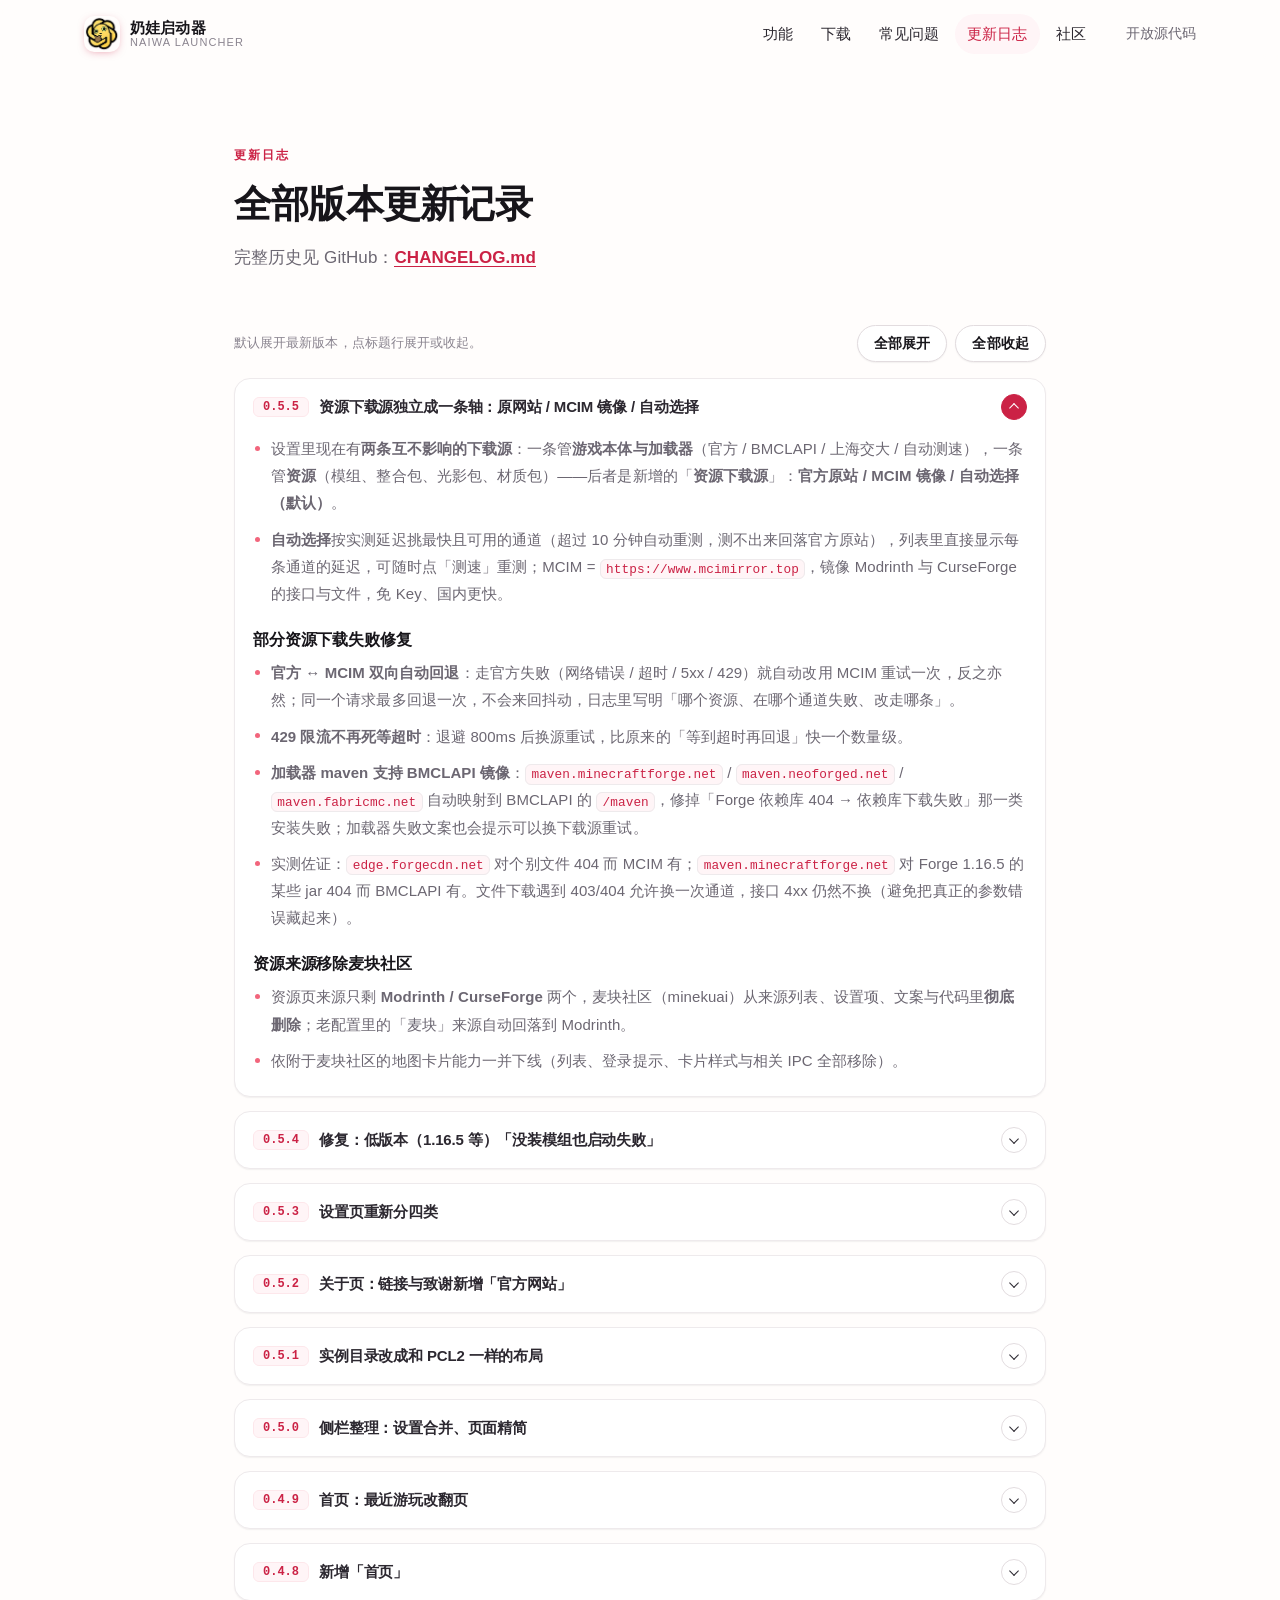
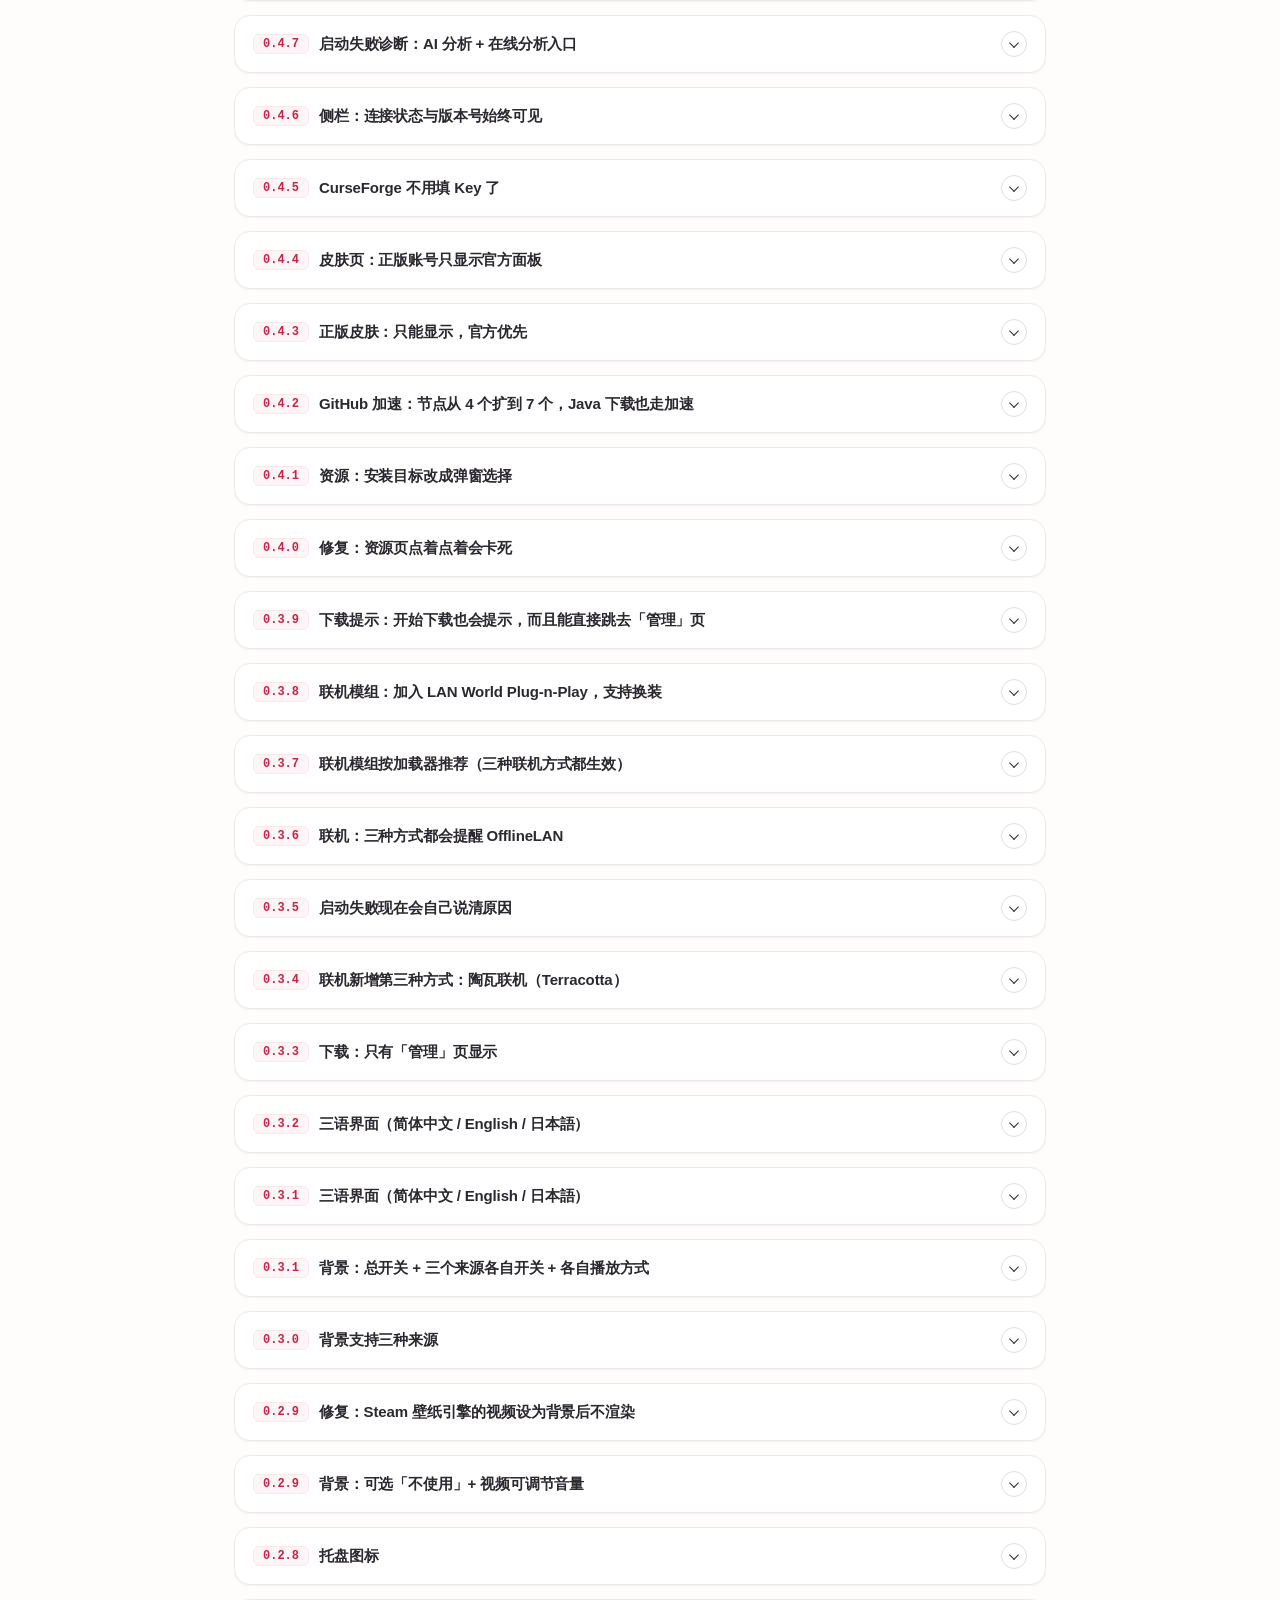
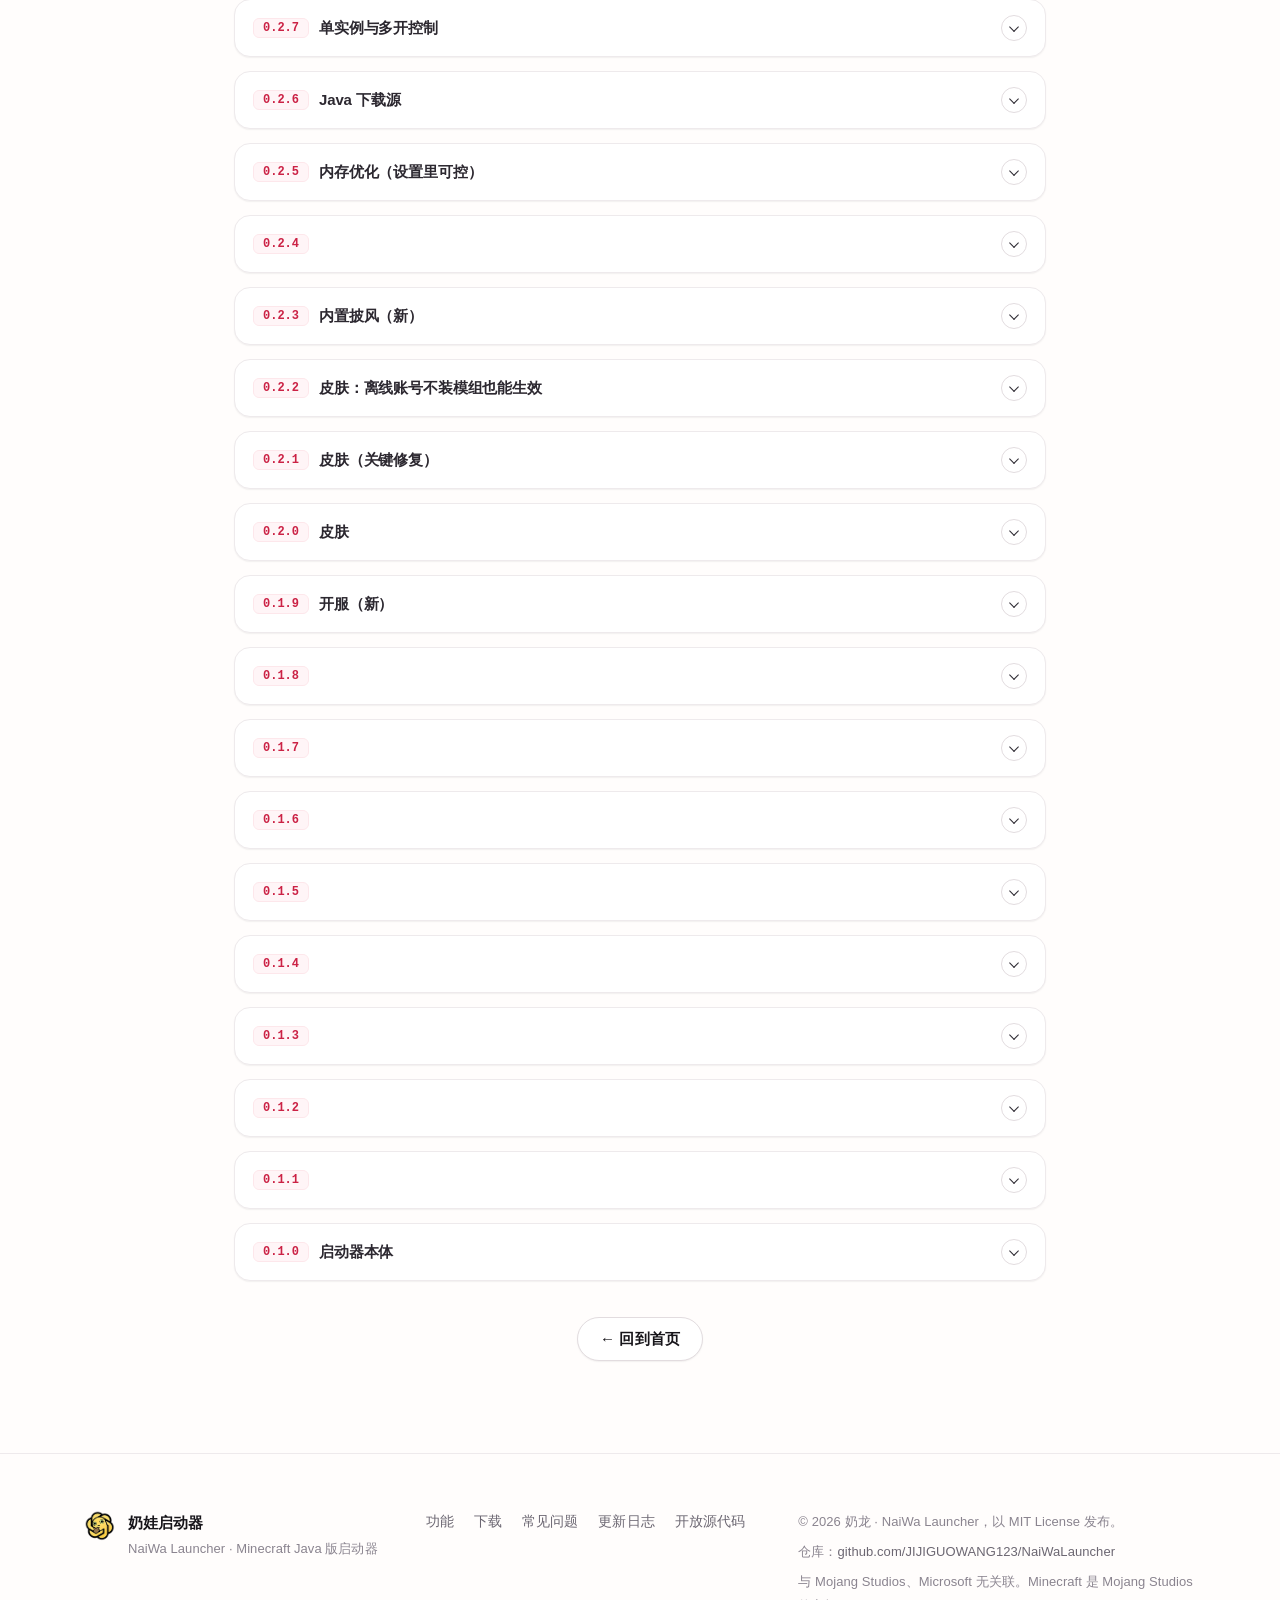
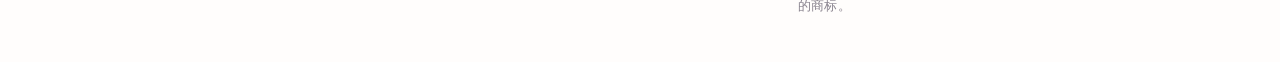
==== commit e0bece0d: "0.5.5" ====
--- a/changelog.html
+++ b/changelog.html
@@ -81,14 +81,50 @@
       </div>
 
       <div class="clog" id="clog-list">
-  <article class="clog-item is-open" id="v0-5-4">
+  <article class="clog-item is-open" id="v0-5-5">
     <h2 class="clog-head">
       <button class="clog-btn" type="button" id="cl-b0" aria-expanded="true" aria-controls="cl-p0">
+        <span class="clog-title"><span class="ver-tag">0.5.5</span><span class="clog-sub">资源下载源独立成一条轴：原网站 / MCIM 镜像 / 自动选择</span></span>
+        <span class="clog-icon" aria-hidden="true"></span>
+      </button>
+    </h2>
+    <div class="clog-panel" id="cl-p0" role="region" aria-labelledby="cl-b0">
+      <div class="clog-body">
+        <div class="clog-sec">
+          <h3 class="clog-group is-echo">资源下载源独立成一条轴：原网站 / MCIM 镜像 / 自动选择</h3>
+          <ul class="clog-list">
+            <li>设置里现在有<strong>两条互不影响的下载源</strong>：一条管<strong>游戏本体与加载器</strong>（官方 / BMCLAPI / 上海交大 / 自动测速），一条管<strong>资源</strong>（模组、整合包、光影包、材质包）——后者是新增的「<strong>资源下载源</strong>」：<strong>官方原站 / MCIM 镜像 / 自动选择（默认）</strong>。</li>
+            <li><strong>自动选择</strong>按实测延迟挑最快且可用的通道（超过 10 分钟自动重测，测不出来回落官方原站），列表里直接显示每条通道的延迟，可随时点「测速」重测；MCIM = <code>https://www.mcimirror.top</code>，镜像 Modrinth 与 CurseForge 的接口与文件，免 Key、国内更快。</li>
+          </ul>
+        </div>
+        <div class="clog-sec">
+          <h3 class="clog-group">部分资源下载失败修复</h3>
+          <ul class="clog-list">
+            <li><strong>官方 ↔ MCIM 双向自动回退</strong>：走官方失败（网络错误 / 超时 / 5xx / 429）就自动改用 MCIM 重试一次，反之亦然；同一个请求最多回退一次，不会来回抖动，日志里写明「哪个资源、在哪个通道失败、改走哪条」。</li>
+            <li><strong>429 限流不再死等超时</strong>：退避 800ms 后换源重试，比原来的「等到超时再回退」快一个数量级。</li>
+            <li><strong>加载器 maven 支持 BMCLAPI 镜像</strong>：<code>maven.minecraftforge.net</code> / <code>maven.neoforged.net</code> / <code>maven.fabricmc.net</code> 自动映射到 BMCLAPI 的 <code>/maven</code>，修掉「Forge 依赖库 404 → 依赖库下载失败」那一类安装失败；加载器失败文案也会提示可以换下载源重试。</li>
+            <li>实测佐证：<code>edge.forgecdn.net</code> 对个别文件 404 而 MCIM 有；<code>maven.minecraftforge.net</code> 对 Forge 1.16.5 的某些 jar 404 而 BMCLAPI 有。文件下载遇到 403/404 允许换一次通道，接口 4xx 仍然不换（避免把真正的参数错误藏起来）。</li>
+          </ul>
+        </div>
+        <div class="clog-sec">
+          <h3 class="clog-group">资源来源移除麦块社区</h3>
+          <ul class="clog-list">
+            <li>资源页来源只剩 <strong>Modrinth / CurseForge</strong> 两个，麦块社区（minekuai）从来源列表、设置项、文案与代码里<strong>彻底删除</strong>；老配置里的「麦块」来源自动回落到 Modrinth。</li>
+            <li>依附于麦块社区的地图卡片能力一并下线（列表、登录提示、卡片样式与相关 IPC 全部移除）。</li>
+          </ul>
+        </div>
+      </div>
+    </div>
+  </article>
+
+  <article class="clog-item" id="v0-5-4">
+    <h2 class="clog-head">
+      <button class="clog-btn" type="button" id="cl-b1" aria-expanded="false" aria-controls="cl-p1">
         <span class="clog-title"><span class="ver-tag">0.5.4</span><span class="clog-sub">修复：低版本（1.16.5 等）「没装模组也启动失败」</span></span>
         <span class="clog-icon" aria-hidden="true"></span>
       </button>
     </h2>
-    <div class="clog-panel" id="cl-p0" role="region" aria-labelledby="cl-b0">
+    <div class="clog-panel" id="cl-p1" role="region" aria-labelledby="cl-b1">
       <div class="clog-body">
         <div class="clog-sec">
           <h3 class="clog-group is-echo">修复：低版本（1.16.5 等）「没装模组也启动失败」</h3>
@@ -119,12 +155,12 @@
 
   <article class="clog-item" id="v0-5-3">
     <h2 class="clog-head">
-      <button class="clog-btn" type="button" id="cl-b1" aria-expanded="false" aria-controls="cl-p1">
+      <button class="clog-btn" type="button" id="cl-b2" aria-expanded="false" aria-controls="cl-p2">
         <span class="clog-title"><span class="ver-tag">0.5.3</span><span class="clog-sub">设置页重新分四类</span></span>
         <span class="clog-icon" aria-hidden="true"></span>
       </button>
     </h2>
-    <div class="clog-panel" id="cl-p1" role="region" aria-labelledby="cl-b1">
+    <div class="clog-panel" id="cl-p2" role="region" aria-labelledby="cl-b2">
       <div class="clog-body">
         <div class="clog-sec">
           <h3 class="clog-group is-echo">设置页重新分四类</h3>
@@ -174,12 +210,12 @@
 
   <article class="clog-item" id="v0-5-2">
     <h2 class="clog-head">
-      <button class="clog-btn" type="button" id="cl-b2" aria-expanded="false" aria-controls="cl-p2">
+      <button class="clog-btn" type="button" id="cl-b3" aria-expanded="false" aria-controls="cl-p3">
         <span class="clog-title"><span class="ver-tag">0.5.2</span><span class="clog-sub">关于页：链接与致谢新增「官方网站」</span></span>
         <span class="clog-icon" aria-hidden="true"></span>
       </button>
     </h2>
-    <div class="clog-panel" id="cl-p2" role="region" aria-labelledby="cl-b2">
+    <div class="clog-panel" id="cl-p3" role="region" aria-labelledby="cl-b3">
       <div class="clog-body">
         <div class="clog-sec">
           <h3 class="clog-group is-echo">关于页：链接与致谢新增「官方网站」</h3>
@@ -193,12 +229,12 @@
 
   <article class="clog-item" id="v0-5-1">
     <h2 class="clog-head">
-      <button class="clog-btn" type="button" id="cl-b3" aria-expanded="false" aria-controls="cl-p3">
+      <button class="clog-btn" type="button" id="cl-b4" aria-expanded="false" aria-controls="cl-p4">
         <span class="clog-title"><span class="ver-tag">0.5.1</span><span class="clog-sub">实例目录改成和 PCL2 一样的布局</span></span>
         <span class="clog-icon" aria-hidden="true"></span>
       </button>
     </h2>
-    <div class="clog-panel" id="cl-p3" role="region" aria-labelledby="cl-b3">
+    <div class="clog-panel" id="cl-p4" role="region" aria-labelledby="cl-b4">
       <div class="clog-body">
         <div class="clog-sec">
           <h3 class="clog-group is-echo">实例目录改成和 PCL2 一样的布局</h3>
@@ -242,12 +278,12 @@
 
   <article class="clog-item" id="v0-5-0">
     <h2 class="clog-head">
-      <button class="clog-btn" type="button" id="cl-b4" aria-expanded="false" aria-controls="cl-p4">
+      <button class="clog-btn" type="button" id="cl-b5" aria-expanded="false" aria-controls="cl-p5">
         <span class="clog-title"><span class="ver-tag">0.5.0</span><span class="clog-sub">侧栏整理：设置合并、页面精简</span></span>
         <span class="clog-icon" aria-hidden="true"></span>
       </button>
     </h2>
-    <div class="clog-panel" id="cl-p4" role="region" aria-labelledby="cl-b4">
+    <div class="clog-panel" id="cl-p5" role="region" aria-labelledby="cl-b5">
       <div class="clog-body">
         <div class="clog-sec">
           <h3 class="clog-group is-echo">侧栏整理：设置合并、页面精简</h3>
@@ -290,12 +326,12 @@
 
   <article class="clog-item" id="v0-4-9">
     <h2 class="clog-head">
-      <button class="clog-btn" type="button" id="cl-b5" aria-expanded="false" aria-controls="cl-p5">
+      <button class="clog-btn" type="button" id="cl-b6" aria-expanded="false" aria-controls="cl-p6">
         <span class="clog-title"><span class="ver-tag">0.4.9</span><span class="clog-sub">首页：最近游玩改翻页</span></span>
         <span class="clog-icon" aria-hidden="true"></span>
       </button>
     </h2>
-    <div class="clog-panel" id="cl-p5" role="region" aria-labelledby="cl-b5">
+    <div class="clog-panel" id="cl-p6" role="region" aria-labelledby="cl-b6">
       <div class="clog-body">
         <div class="clog-sec">
           <h3 class="clog-group is-echo">首页：最近游玩改翻页</h3>
@@ -317,12 +353,12 @@
 
   <article class="clog-item" id="v0-4-8">
     <h2 class="clog-head">
-      <button class="clog-btn" type="button" id="cl-b6" aria-expanded="false" aria-controls="cl-p6">
+      <button class="clog-btn" type="button" id="cl-b7" aria-expanded="false" aria-controls="cl-p7">
         <span class="clog-title"><span class="ver-tag">0.4.8</span><span class="clog-sub">新增「首页」</span></span>
         <span class="clog-icon" aria-hidden="true"></span>
       </button>
     </h2>
-    <div class="clog-panel" id="cl-p6" role="region" aria-labelledby="cl-b6">
+    <div class="clog-panel" id="cl-p7" role="region" aria-labelledby="cl-b7">
       <div class="clog-body">
         <div class="clog-sec">
           <h3 class="clog-group is-echo">新增「首页」</h3>
@@ -352,12 +388,12 @@
 
   <article class="clog-item" id="v0-4-7">
     <h2 class="clog-head">
-      <button class="clog-btn" type="button" id="cl-b7" aria-expanded="false" aria-controls="cl-p7">
+      <button class="clog-btn" type="button" id="cl-b8" aria-expanded="false" aria-controls="cl-p8">
         <span class="clog-title"><span class="ver-tag">0.4.7</span><span class="clog-sub">启动失败诊断：AI 分析 + 在线分析入口</span></span>
         <span class="clog-icon" aria-hidden="true"></span>
       </button>
     </h2>
-    <div class="clog-panel" id="cl-p7" role="region" aria-labelledby="cl-b7">
+    <div class="clog-panel" id="cl-p8" role="region" aria-labelledby="cl-b8">
       <div class="clog-body">
         <div class="clog-sec">
           <h3 class="clog-group is-echo">启动失败诊断：AI 分析 + 在线分析入口</h3>
@@ -425,12 +461,12 @@
 
   <article class="clog-item" id="v0-4-6">
     <h2 class="clog-head">
-      <button class="clog-btn" type="button" id="cl-b8" aria-expanded="false" aria-controls="cl-p8">
+      <button class="clog-btn" type="button" id="cl-b9" aria-expanded="false" aria-controls="cl-p9">
         <span class="clog-title"><span class="ver-tag">0.4.6</span><span class="clog-sub">侧栏：连接状态与版本号始终可见</span></span>
         <span class="clog-icon" aria-hidden="true"></span>
       </button>
     </h2>
-    <div class="clog-panel" id="cl-p8" role="region" aria-labelledby="cl-b8">
+    <div class="clog-panel" id="cl-p9" role="region" aria-labelledby="cl-b9">
       <div class="clog-body">
         <div class="clog-sec">
           <h3 class="clog-group is-echo">侧栏：连接状态与版本号始终可见</h3>
@@ -445,12 +481,12 @@
 
   <article class="clog-item" id="v0-4-5">
     <h2 class="clog-head">
-      <button class="clog-btn" type="button" id="cl-b9" aria-expanded="false" aria-controls="cl-p9">
+      <button class="clog-btn" type="button" id="cl-b10" aria-expanded="false" aria-controls="cl-p10">
         <span class="clog-title"><span class="ver-tag">0.4.5</span><span class="clog-sub">CurseForge 不用填 Key 了</span></span>
         <span class="clog-icon" aria-hidden="true"></span>
       </button>
     </h2>
-    <div class="clog-panel" id="cl-p9" role="region" aria-labelledby="cl-b9">
+    <div class="clog-panel" id="cl-p10" role="region" aria-labelledby="cl-b10">
       <div class="clog-body">
         <div class="clog-sec">
           <h3 class="clog-group is-echo">CurseForge 不用填 Key 了</h3>
@@ -487,12 +523,12 @@
 
   <article class="clog-item" id="v0-4-4">
     <h2 class="clog-head">
-      <button class="clog-btn" type="button" id="cl-b10" aria-expanded="false" aria-controls="cl-p10">
+      <button class="clog-btn" type="button" id="cl-b11" aria-expanded="false" aria-controls="cl-p11">
         <span class="clog-title"><span class="ver-tag">0.4.4</span><span class="clog-sub">皮肤页：正版账号只显示官方面板</span></span>
         <span class="clog-icon" aria-hidden="true"></span>
       </button>
     </h2>
-    <div class="clog-panel" id="cl-p10" role="region" aria-labelledby="cl-b10">
+    <div class="clog-panel" id="cl-p11" role="region" aria-labelledby="cl-b11">
       <div class="clog-body">
         <div class="clog-sec">
           <h3 class="clog-group is-echo">皮肤页：正版账号只显示官方面板</h3>
@@ -521,12 +557,12 @@
 
   <article class="clog-item" id="v0-4-3">
     <h2 class="clog-head">
-      <button class="clog-btn" type="button" id="cl-b11" aria-expanded="false" aria-controls="cl-p11">
+      <button class="clog-btn" type="button" id="cl-b12" aria-expanded="false" aria-controls="cl-p12">
         <span class="clog-title"><span class="ver-tag">0.4.3</span><span class="clog-sub">正版皮肤：只能显示，官方优先</span></span>
         <span class="clog-icon" aria-hidden="true"></span>
       </button>
     </h2>
-    <div class="clog-panel" id="cl-p11" role="region" aria-labelledby="cl-b11">
+    <div class="clog-panel" id="cl-p12" role="region" aria-labelledby="cl-b12">
       <div class="clog-body">
         <div class="clog-sec">
           <h3 class="clog-group is-echo">正版皮肤：只能显示，官方优先</h3>
@@ -561,12 +597,12 @@
 
   <article class="clog-item" id="v0-4-2">
     <h2 class="clog-head">
-      <button class="clog-btn" type="button" id="cl-b12" aria-expanded="false" aria-controls="cl-p12">
+      <button class="clog-btn" type="button" id="cl-b13" aria-expanded="false" aria-controls="cl-p13">
         <span class="clog-title"><span class="ver-tag">0.4.2</span><span class="clog-sub">GitHub 加速：节点从 4 个扩到 7 个，Java 下载也走加速</span></span>
         <span class="clog-icon" aria-hidden="true"></span>
       </button>
     </h2>
-    <div class="clog-panel" id="cl-p12" role="region" aria-labelledby="cl-b12">
+    <div class="clog-panel" id="cl-p13" role="region" aria-labelledby="cl-b13">
       <div class="clog-body">
         <div class="clog-sec">
           <h3 class="clog-group is-echo">GitHub 加速：节点从 4 个扩到 7 个，Java 下载也走加速</h3>
@@ -621,12 +657,12 @@
 
   <article class="clog-item" id="v0-4-1">
     <h2 class="clog-head">
-      <button class="clog-btn" type="button" id="cl-b13" aria-expanded="false" aria-controls="cl-p13">
+      <button class="clog-btn" type="button" id="cl-b14" aria-expanded="false" aria-controls="cl-p14">
         <span class="clog-title"><span class="ver-tag">0.4.1</span><span class="clog-sub">资源：安装目标改成弹窗选择</span></span>
         <span class="clog-icon" aria-hidden="true"></span>
       </button>
     </h2>
-    <div class="clog-panel" id="cl-p13" role="region" aria-labelledby="cl-b13">
+    <div class="clog-panel" id="cl-p14" role="region" aria-labelledby="cl-b14">
       <div class="clog-body">
         <div class="clog-sec">
           <h3 class="clog-group is-echo">资源：安装目标改成弹窗选择</h3>
@@ -669,12 +705,12 @@
 
   <article class="clog-item" id="v0-4-0">
     <h2 class="clog-head">
-      <button class="clog-btn" type="button" id="cl-b14" aria-expanded="false" aria-controls="cl-p14">
+      <button class="clog-btn" type="button" id="cl-b15" aria-expanded="false" aria-controls="cl-p15">
         <span class="clog-title"><span class="ver-tag">0.4.0</span><span class="clog-sub">修复：资源页点着点着会卡死</span></span>
         <span class="clog-icon" aria-hidden="true"></span>
       </button>
     </h2>
-    <div class="clog-panel" id="cl-p14" role="region" aria-labelledby="cl-b14">
+    <div class="clog-panel" id="cl-p15" role="region" aria-labelledby="cl-b15">
       <div class="clog-body">
         <div class="clog-sec">
           <h3 class="clog-group is-echo">修复：资源页点着点着会卡死</h3>
@@ -742,12 +778,12 @@
 
   <article class="clog-item" id="v0-3-9">
     <h2 class="clog-head">
-      <button class="clog-btn" type="button" id="cl-b15" aria-expanded="false" aria-controls="cl-p15">
+      <button class="clog-btn" type="button" id="cl-b16" aria-expanded="false" aria-controls="cl-p16">
         <span class="clog-title"><span class="ver-tag">0.3.9</span><span class="clog-sub">下载提示：开始下载也会提示，而且能直接跳去「管理」页</span></span>
         <span class="clog-icon" aria-hidden="true"></span>
       </button>
     </h2>
-    <div class="clog-panel" id="cl-p15" role="region" aria-labelledby="cl-b15">
+    <div class="clog-panel" id="cl-p16" role="region" aria-labelledby="cl-b16">
       <div class="clog-body">
         <div class="clog-sec">
           <h3 class="clog-group is-echo">下载提示：开始下载也会提示，而且能直接跳去「管理」页</h3>
@@ -789,12 +825,12 @@
 
   <article class="clog-item" id="v0-3-8">
     <h2 class="clog-head">
-      <button class="clog-btn" type="button" id="cl-b16" aria-expanded="false" aria-controls="cl-p16">
+      <button class="clog-btn" type="button" id="cl-b17" aria-expanded="false" aria-controls="cl-p17">
         <span class="clog-title"><span class="ver-tag">0.3.8</span><span class="clog-sub">联机模组：加入 LAN World Plug-n-Play，支持换装</span></span>
         <span class="clog-icon" aria-hidden="true"></span>
       </button>
     </h2>
-    <div class="clog-panel" id="cl-p16" role="region" aria-labelledby="cl-b16">
+    <div class="clog-panel" id="cl-p17" role="region" aria-labelledby="cl-b17">
       <div class="clog-body">
         <div class="clog-sec">
           <h3 class="clog-group is-echo">联机模组：加入 LAN World Plug-n-Play，支持换装</h3>
@@ -836,12 +872,12 @@
 
   <article class="clog-item" id="v0-3-7">
     <h2 class="clog-head">
-      <button class="clog-btn" type="button" id="cl-b17" aria-expanded="false" aria-controls="cl-p17">
+      <button class="clog-btn" type="button" id="cl-b18" aria-expanded="false" aria-controls="cl-p18">
         <span class="clog-title"><span class="ver-tag">0.3.7</span><span class="clog-sub">联机模组按加载器推荐（三种联机方式都生效）</span></span>
         <span class="clog-icon" aria-hidden="true"></span>
       </button>
     </h2>
-    <div class="clog-panel" id="cl-p17" role="region" aria-labelledby="cl-b17">
+    <div class="clog-panel" id="cl-p18" role="region" aria-labelledby="cl-b18">
       <div class="clog-body">
         <div class="clog-sec">
           <h3 class="clog-group is-echo">联机模组按加载器推荐（三种联机方式都生效）</h3>
@@ -873,12 +909,12 @@
 
   <article class="clog-item" id="v0-3-6">
     <h2 class="clog-head">
-      <button class="clog-btn" type="button" id="cl-b18" aria-expanded="false" aria-controls="cl-p18">
+      <button class="clog-btn" type="button" id="cl-b19" aria-expanded="false" aria-controls="cl-p19">
         <span class="clog-title"><span class="ver-tag">0.3.6</span><span class="clog-sub">联机：三种方式都会提醒 OfflineLAN</span></span>
         <span class="clog-icon" aria-hidden="true"></span>
       </button>
     </h2>
-    <div class="clog-panel" id="cl-p18" role="region" aria-labelledby="cl-b18">
+    <div class="clog-panel" id="cl-p19" role="region" aria-labelledby="cl-b19">
       <div class="clog-body">
         <div class="clog-sec">
           <h3 class="clog-group is-echo">联机：三种方式都会提醒 OfflineLAN</h3>
@@ -918,12 +954,12 @@
 
   <article class="clog-item" id="v0-3-5">
     <h2 class="clog-head">
-      <button class="clog-btn" type="button" id="cl-b19" aria-expanded="false" aria-controls="cl-p19">
+      <button class="clog-btn" type="button" id="cl-b20" aria-expanded="false" aria-controls="cl-p20">
         <span class="clog-title"><span class="ver-tag">0.3.5</span><span class="clog-sub">启动失败现在会自己说清原因</span></span>
         <span class="clog-icon" aria-hidden="true"></span>
       </button>
     </h2>
-    <div class="clog-panel" id="cl-p19" role="region" aria-labelledby="cl-b19">
+    <div class="clog-panel" id="cl-p20" role="region" aria-labelledby="cl-b20">
       <div class="clog-body">
         <div class="clog-sec">
           <h3 class="clog-group is-echo">启动失败现在会自己说清原因</h3>
@@ -962,12 +998,12 @@
 
   <article class="clog-item" id="v0-3-4">
     <h2 class="clog-head">
-      <button class="clog-btn" type="button" id="cl-b20" aria-expanded="false" aria-controls="cl-p20">
+      <button class="clog-btn" type="button" id="cl-b21" aria-expanded="false" aria-controls="cl-p21">
         <span class="clog-title"><span class="ver-tag">0.3.4</span><span class="clog-sub">联机新增第三种方式：陶瓦联机（Terracotta）</span></span>
         <span class="clog-icon" aria-hidden="true"></span>
       </button>
     </h2>
-    <div class="clog-panel" id="cl-p20" role="region" aria-labelledby="cl-b20">
+    <div class="clog-panel" id="cl-p21" role="region" aria-labelledby="cl-b21">
       <div class="clog-body">
         <div class="clog-sec">
           <h3 class="clog-group is-echo">联机新增第三种方式：陶瓦联机（Terracotta）</h3>
@@ -1010,12 +1046,12 @@
 
   <article class="clog-item" id="v0-3-3">
     <h2 class="clog-head">
-      <button class="clog-btn" type="button" id="cl-b21" aria-expanded="false" aria-controls="cl-p21">
+      <button class="clog-btn" type="button" id="cl-b22" aria-expanded="false" aria-controls="cl-p22">
         <span class="clog-title"><span class="ver-tag">0.3.3</span><span class="clog-sub">下载：只有「管理」页显示</span></span>
         <span class="clog-icon" aria-hidden="true"></span>
       </button>
     </h2>
-    <div class="clog-panel" id="cl-p21" role="region" aria-labelledby="cl-b21">
+    <div class="clog-panel" id="cl-p22" role="region" aria-labelledby="cl-b22">
       <div class="clog-body">
         <div class="clog-sec">
           <h3 class="clog-group is-echo">下载：只有「管理」页显示</h3>
@@ -1056,12 +1092,12 @@
 
   <article class="clog-item" id="v0-3-2">
     <h2 class="clog-head">
-      <button class="clog-btn" type="button" id="cl-b22" aria-expanded="false" aria-controls="cl-p22">
+      <button class="clog-btn" type="button" id="cl-b23" aria-expanded="false" aria-controls="cl-p23">
         <span class="clog-title"><span class="ver-tag">0.3.2</span><span class="clog-sub">三语界面（简体中文 / English / 日本語）</span></span>
         <span class="clog-icon" aria-hidden="true"></span>
       </button>
     </h2>
-    <div class="clog-panel" id="cl-p22" role="region" aria-labelledby="cl-b22">
+    <div class="clog-panel" id="cl-p23" role="region" aria-labelledby="cl-b23">
       <div class="clog-body">
         <div class="clog-sec">
           <h3 class="clog-group is-echo">三语界面（简体中文 / English / 日本語）</h3>
@@ -1100,12 +1136,12 @@
 
   <article class="clog-item" id="v0-3-1">
     <h2 class="clog-head">
-      <button class="clog-btn" type="button" id="cl-b23" aria-expanded="false" aria-controls="cl-p23">
+      <button class="clog-btn" type="button" id="cl-b24" aria-expanded="false" aria-controls="cl-p24">
         <span class="clog-title"><span class="ver-tag">0.3.1</span><span class="clog-sub">三语界面（简体中文 / English / 日本語）</span></span>
         <span class="clog-icon" aria-hidden="true"></span>
       </button>
     </h2>
-    <div class="clog-panel" id="cl-p23" role="region" aria-labelledby="cl-b23">
+    <div class="clog-panel" id="cl-p24" role="region" aria-labelledby="cl-b24">
       <div class="clog-body">
         <div class="clog-sec">
           <h3 class="clog-group is-echo">三语界面（简体中文 / English / 日本語）</h3>
@@ -1135,12 +1171,12 @@
 
   <article class="clog-item" id="v0-3-1-2">
     <h2 class="clog-head">
-      <button class="clog-btn" type="button" id="cl-b24" aria-expanded="false" aria-controls="cl-p24">
+      <button class="clog-btn" type="button" id="cl-b25" aria-expanded="false" aria-controls="cl-p25">
         <span class="clog-title"><span class="ver-tag">0.3.1</span><span class="clog-sub">背景：总开关 + 三个来源各自开关 + 各自播放方式</span></span>
         <span class="clog-icon" aria-hidden="true"></span>
       </button>
     </h2>
-    <div class="clog-panel" id="cl-p24" role="region" aria-labelledby="cl-b24">
+    <div class="clog-panel" id="cl-p25" role="region" aria-labelledby="cl-b25">
       <div class="clog-body">
         <div class="clog-sec">
           <h3 class="clog-group is-echo">背景：总开关 + 三个来源各自开关 + 各自播放方式</h3>
@@ -1157,12 +1193,12 @@
 
   <article class="clog-item" id="v0-3-0">
     <h2 class="clog-head">
-      <button class="clog-btn" type="button" id="cl-b25" aria-expanded="false" aria-controls="cl-p25">
+      <button class="clog-btn" type="button" id="cl-b26" aria-expanded="false" aria-controls="cl-p26">
         <span class="clog-title"><span class="ver-tag">0.3.0</span><span class="clog-sub">背景支持三种来源</span></span>
         <span class="clog-icon" aria-hidden="true"></span>
       </button>
     </h2>
-    <div class="clog-panel" id="cl-p25" role="region" aria-labelledby="cl-b25">
+    <div class="clog-panel" id="cl-p26" role="region" aria-labelledby="cl-b26">
       <div class="clog-body">
         <div class="clog-sec">
           <h3 class="clog-group is-echo">背景支持三种来源</h3>
@@ -1191,12 +1227,12 @@
 
   <article class="clog-item" id="v0-2-9">
     <h2 class="clog-head">
-      <button class="clog-btn" type="button" id="cl-b26" aria-expanded="false" aria-controls="cl-p26">
+      <button class="clog-btn" type="button" id="cl-b27" aria-expanded="false" aria-controls="cl-p27">
         <span class="clog-title"><span class="ver-tag">0.2.9</span><span class="clog-sub">修复：Steam 壁纸引擎的视频设为背景后不渲染</span></span>
         <span class="clog-icon" aria-hidden="true"></span>
       </button>
     </h2>
-    <div class="clog-panel" id="cl-p26" role="region" aria-labelledby="cl-b26">
+    <div class="clog-panel" id="cl-p27" role="region" aria-labelledby="cl-b27">
       <div class="clog-body">
         <div class="clog-sec">
           <h3 class="clog-group is-echo">修复：Steam 壁纸引擎的视频设为背景后不渲染</h3>
@@ -1211,12 +1247,12 @@
 
   <article class="clog-item" id="v0-2-9-2">
     <h2 class="clog-head">
-      <button class="clog-btn" type="button" id="cl-b27" aria-expanded="false" aria-controls="cl-p27">
+      <button class="clog-btn" type="button" id="cl-b28" aria-expanded="false" aria-controls="cl-p28">
         <span class="clog-title"><span class="ver-tag">0.2.9</span><span class="clog-sub">背景：可选「不使用」+ 视频可调节音量</span></span>
         <span class="clog-icon" aria-hidden="true"></span>
       </button>
     </h2>
-    <div class="clog-panel" id="cl-p27" role="region" aria-labelledby="cl-b27">
+    <div class="clog-panel" id="cl-p28" role="region" aria-labelledby="cl-b28">
       <div class="clog-body">
         <div class="clog-sec">
           <h3 class="clog-group is-echo">背景：可选「不使用」+ 视频可调节音量</h3>
@@ -1246,12 +1282,12 @@
 
   <article class="clog-item" id="v0-2-8">
     <h2 class="clog-head">
-      <button class="clog-btn" type="button" id="cl-b28" aria-expanded="false" aria-controls="cl-p28">
+      <button class="clog-btn" type="button" id="cl-b29" aria-expanded="false" aria-controls="cl-p29">
         <span class="clog-title"><span class="ver-tag">0.2.8</span><span class="clog-sub">托盘图标</span></span>
         <span class="clog-icon" aria-hidden="true"></span>
       </button>
     </h2>
-    <div class="clog-panel" id="cl-p28" role="region" aria-labelledby="cl-b28">
+    <div class="clog-panel" id="cl-p29" role="region" aria-labelledby="cl-b29">
       <div class="clog-body">
         <div class="clog-sec">
           <h3 class="clog-group is-echo">托盘图标</h3>
@@ -1291,12 +1327,12 @@
 
   <article class="clog-item" id="v0-2-7">
     <h2 class="clog-head">
-      <button class="clog-btn" type="button" id="cl-b29" aria-expanded="false" aria-controls="cl-p29">
+      <button class="clog-btn" type="button" id="cl-b30" aria-expanded="false" aria-controls="cl-p30">
         <span class="clog-title"><span class="ver-tag">0.2.7</span><span class="clog-sub">单实例与多开控制</span></span>
         <span class="clog-icon" aria-hidden="true"></span>
       </button>
     </h2>
-    <div class="clog-panel" id="cl-p29" role="region" aria-labelledby="cl-b29">
+    <div class="clog-panel" id="cl-p30" role="region" aria-labelledby="cl-b30">
       <div class="clog-body">
         <div class="clog-sec">
           <h3 class="clog-group is-echo">单实例与多开控制</h3>
@@ -1326,12 +1362,12 @@
 
   <article class="clog-item" id="v0-2-6">
     <h2 class="clog-head">
-      <button class="clog-btn" type="button" id="cl-b30" aria-expanded="false" aria-controls="cl-p30">
+      <button class="clog-btn" type="button" id="cl-b31" aria-expanded="false" aria-controls="cl-p31">
         <span class="clog-title"><span class="ver-tag">0.2.6</span><span class="clog-sub">Java 下载源</span></span>
         <span class="clog-icon" aria-hidden="true"></span>
       </button>
     </h2>
-    <div class="clog-panel" id="cl-p30" role="region" aria-labelledby="cl-b30">
+    <div class="clog-panel" id="cl-p31" role="region" aria-labelledby="cl-b31">
       <div class="clog-body">
         <div class="clog-sec">
           <h3 class="clog-group is-echo">Java 下载源</h3>
@@ -1370,12 +1406,12 @@
 
   <article class="clog-item" id="v0-2-5">
     <h2 class="clog-head">
-      <button class="clog-btn" type="button" id="cl-b31" aria-expanded="false" aria-controls="cl-p31">
+      <button class="clog-btn" type="button" id="cl-b32" aria-expanded="false" aria-controls="cl-p32">
         <span class="clog-title"><span class="ver-tag">0.2.5</span><span class="clog-sub">内存优化（设置里可控）</span></span>
         <span class="clog-icon" aria-hidden="true"></span>
       </button>
     </h2>
-    <div class="clog-panel" id="cl-p31" role="region" aria-labelledby="cl-b31">
+    <div class="clog-panel" id="cl-p32" role="region" aria-labelledby="cl-b32">
       <div class="clog-body">
         <div class="clog-sec">
           <h3 class="clog-group is-echo">内存优化（设置里可控）</h3>
@@ -1411,12 +1447,12 @@
 
   <article class="clog-item" id="v0-2-4">
     <h2 class="clog-head">
-      <button class="clog-btn" type="button" id="cl-b32" aria-expanded="false" aria-controls="cl-p32">
+      <button class="clog-btn" type="button" id="cl-b33" aria-expanded="false" aria-controls="cl-p33">
         <span class="clog-title"><span class="ver-tag">0.2.4</span></span>
         <span class="clog-icon" aria-hidden="true"></span>
       </button>
     </h2>
-    <div class="clog-panel" id="cl-p32" role="region" aria-labelledby="cl-b32">
+    <div class="clog-panel" id="cl-p33" role="region" aria-labelledby="cl-b33">
       <div class="clog-body">
         <ul class="clog-list">
           <li>「关闭到托盘」这个设置项以前点了没有任何作用（代码里只有开关、没有托盘实现）。现在真正生效：开启后点窗口关闭<strong>不再退出程序</strong>，而是隐藏到系统托盘；右下角出现一个小图标，单击/双击或右键菜单「打开界面」都能把窗口叫回来，右键「退出启动器」才是真正退出（会先停掉正在运行的服务端）。</li>
@@ -1428,12 +1464,12 @@
 
   <article class="clog-item" id="v0-2-3">
     <h2 class="clog-head">
-      <button class="clog-btn" type="button" id="cl-b33" aria-expanded="false" aria-controls="cl-p33">
+      <button class="clog-btn" type="button" id="cl-b34" aria-expanded="false" aria-controls="cl-p34">
         <span class="clog-title"><span class="ver-tag">0.2.3</span><span class="clog-sub">内置披风（新）</span></span>
         <span class="clog-icon" aria-hidden="true"></span>
       </button>
     </h2>
-    <div class="clog-panel" id="cl-p33" role="region" aria-labelledby="cl-b33">
+    <div class="clog-panel" id="cl-p34" role="region" aria-labelledby="cl-b34">
       <div class="clog-body">
         <div class="clog-sec">
           <h3 class="clog-group is-echo">内置披风（新）</h3>
@@ -1456,12 +1492,12 @@
 
   <article class="clog-item" id="v0-2-2">
     <h2 class="clog-head">
-      <button class="clog-btn" type="button" id="cl-b34" aria-expanded="false" aria-controls="cl-p34">
+      <button class="clog-btn" type="button" id="cl-b35" aria-expanded="false" aria-controls="cl-p35">
         <span class="clog-title"><span class="ver-tag">0.2.2</span><span class="clog-sub">皮肤：离线账号不装模组也能生效</span></span>
         <span class="clog-icon" aria-hidden="true"></span>
       </button>
     </h2>
-    <div class="clog-panel" id="cl-p34" role="region" aria-labelledby="cl-b34">
+    <div class="clog-panel" id="cl-p35" role="region" aria-labelledby="cl-b35">
       <div class="clog-body">
         <div class="clog-sec">
           <h3 class="clog-group is-echo">皮肤：离线账号不装模组也能生效</h3>
@@ -1494,12 +1530,12 @@
 
   <article class="clog-item" id="v0-2-1">
     <h2 class="clog-head">
-      <button class="clog-btn" type="button" id="cl-b35" aria-expanded="false" aria-controls="cl-p35">
+      <button class="clog-btn" type="button" id="cl-b36" aria-expanded="false" aria-controls="cl-p36">
         <span class="clog-title"><span class="ver-tag">0.2.1</span><span class="clog-sub">皮肤（关键修复）</span></span>
         <span class="clog-icon" aria-hidden="true"></span>
       </button>
     </h2>
-    <div class="clog-panel" id="cl-p35" role="region" aria-labelledby="cl-b35">
+    <div class="clog-panel" id="cl-p36" role="region" aria-labelledby="cl-b36">
       <div class="clog-body">
         <div class="clog-sec">
           <h3 class="clog-group is-echo">皮肤（关键修复）</h3>
@@ -1525,12 +1561,12 @@
 
   <article class="clog-item" id="v0-2-0">
     <h2 class="clog-head">
-      <button class="clog-btn" type="button" id="cl-b36" aria-expanded="false" aria-controls="cl-p36">
+      <button class="clog-btn" type="button" id="cl-b37" aria-expanded="false" aria-controls="cl-p37">
         <span class="clog-title"><span class="ver-tag">0.2.0</span><span class="clog-sub">皮肤</span></span>
         <span class="clog-icon" aria-hidden="true"></span>
       </button>
     </h2>
-    <div class="clog-panel" id="cl-p36" role="region" aria-labelledby="cl-b36">
+    <div class="clog-panel" id="cl-p37" role="region" aria-labelledby="cl-b37">
       <div class="clog-body">
         <div class="clog-sec">
           <h3 class="clog-group is-echo">皮肤</h3>
@@ -1554,12 +1590,12 @@
 
   <article class="clog-item" id="v0-1-9">
     <h2 class="clog-head">
-      <button class="clog-btn" type="button" id="cl-b37" aria-expanded="false" aria-controls="cl-p37">
+      <button class="clog-btn" type="button" id="cl-b38" aria-expanded="false" aria-controls="cl-p38">
         <span class="clog-title"><span class="ver-tag">0.1.9</span><span class="clog-sub">开服（新）</span></span>
         <span class="clog-icon" aria-hidden="true"></span>
       </button>
     </h2>
-    <div class="clog-panel" id="cl-p37" role="region" aria-labelledby="cl-b37">
+    <div class="clog-panel" id="cl-p38" role="region" aria-labelledby="cl-b38">
       <div class="clog-body">
         <div class="clog-sec">
           <h3 class="clog-group is-echo">开服（新）</h3>
@@ -1600,12 +1636,12 @@
 
   <article class="clog-item" id="v0-1-8">
     <h2 class="clog-head">
-      <button class="clog-btn" type="button" id="cl-b38" aria-expanded="false" aria-controls="cl-p38">
+      <button class="clog-btn" type="button" id="cl-b39" aria-expanded="false" aria-controls="cl-p39">
         <span class="clog-title"><span class="ver-tag">0.1.8</span></span>
         <span class="clog-icon" aria-hidden="true"></span>
       </button>
     </h2>
-    <div class="clog-panel" id="cl-p38" role="region" aria-labelledby="cl-b38">
+    <div class="clog-panel" id="cl-p39" role="region" aria-labelledby="cl-b39">
       <div class="clog-body">
         <p>性能实测（同一台机器、独立数据根、各跑 5 次取中位数）：</p>
         <div class="clog-scroll">
@@ -1631,12 +1667,12 @@
 
   <article class="clog-item" id="v0-1-7">
     <h2 class="clog-head">
-      <button class="clog-btn" type="button" id="cl-b39" aria-expanded="false" aria-controls="cl-p39">
+      <button class="clog-btn" type="button" id="cl-b40" aria-expanded="false" aria-controls="cl-p40">
         <span class="clog-title"><span class="ver-tag">0.1.7</span></span>
         <span class="clog-icon" aria-hidden="true"></span>
       </button>
     </h2>
-    <div class="clog-panel" id="cl-p39" role="region" aria-labelledby="cl-b39">
+    <div class="clog-panel" id="cl-p40" role="region" aria-labelledby="cl-b40">
       <div class="clog-body">
         <ul class="clog-list">
           <li>实例详情的内容管理改成「分段控件 + 单面板」：顶部一排「模组 / 光影包 / 资源包」按钮（与个性化页「启动窗口」同款外观），下面只显示所选类型的列表，按钮上带各自已装数量。</li>
@@ -1654,12 +1690,12 @@
 
   <article class="clog-item" id="v0-1-6">
     <h2 class="clog-head">
-      <button class="clog-btn" type="button" id="cl-b40" aria-expanded="false" aria-controls="cl-p40">
+      <button class="clog-btn" type="button" id="cl-b41" aria-expanded="false" aria-controls="cl-p41">
         <span class="clog-title"><span class="ver-tag">0.1.6</span></span>
         <span class="clog-icon" aria-hidden="true"></span>
       </button>
     </h2>
-    <div class="clog-panel" id="cl-p40" role="region" aria-labelledby="cl-b40">
+    <div class="clog-panel" id="cl-p41" role="region" aria-labelledby="cl-b41">
       <div class="clog-body">
         <ul class="clog-list">
           <li>实例详情新增「光影包」「资源包」管理：列表（读 pack.mcmeta 的说明）、检查更新、更新、删除，与模组同一个抽屉，互不干扰。</li>
@@ -1679,12 +1715,12 @@
 
   <article class="clog-item" id="v0-1-5">
     <h2 class="clog-head">
-      <button class="clog-btn" type="button" id="cl-b41" aria-expanded="false" aria-controls="cl-p41">
+      <button class="clog-btn" type="button" id="cl-b42" aria-expanded="false" aria-controls="cl-p42">
         <span class="clog-title"><span class="ver-tag">0.1.5</span></span>
         <span class="clog-icon" aria-hidden="true"></span>
       </button>
     </h2>
-    <div class="clog-panel" id="cl-p41" role="region" aria-labelledby="cl-b41">
+    <div class="clog-panel" id="cl-p42" role="region" aria-labelledby="cl-b42">
       <div class="clog-body">
         <ul class="clog-list">
           <li>多线程下载：多个文件并行下载（默认并发 12，可在设置里调），安装整合包与资源时显著提速。</li>
@@ -1697,12 +1733,12 @@
 
   <article class="clog-item" id="v0-1-4">
     <h2 class="clog-head">
-      <button class="clog-btn" type="button" id="cl-b42" aria-expanded="false" aria-controls="cl-p42">
+      <button class="clog-btn" type="button" id="cl-b43" aria-expanded="false" aria-controls="cl-p43">
         <span class="clog-title"><span class="ver-tag">0.1.4</span></span>
         <span class="clog-icon" aria-hidden="true"></span>
       </button>
     </h2>
-    <div class="clog-panel" id="cl-p42" role="region" aria-labelledby="cl-b42">
+    <div class="clog-panel" id="cl-p43" role="region" aria-labelledby="cl-b43">
       <div class="clog-body">
         <ul class="clog-list">
           <li>新增皮肤选择器：第三方（Yggdrasil / LittleSkin）账号可上传、更换、恢复默认皮肤，并选择 Steve / Alex 模型。</li>
@@ -1715,12 +1751,12 @@
 
   <article class="clog-item" id="v0-1-3">
     <h2 class="clog-head">
-      <button class="clog-btn" type="button" id="cl-b43" aria-expanded="false" aria-controls="cl-p43">
+      <button class="clog-btn" type="button" id="cl-b44" aria-expanded="false" aria-controls="cl-p44">
         <span class="clog-title"><span class="ver-tag">0.1.3</span></span>
         <span class="clog-icon" aria-hidden="true"></span>
       </button>
     </h2>
-    <div class="clog-panel" id="cl-p43" role="region" aria-labelledby="cl-b43">
+    <div class="clog-panel" id="cl-p44" role="region" aria-labelledby="cl-b44">
       <div class="clog-body">
         <ul class="clog-list">
           <li>修复资源页「选择实例」下拉被其它卡片遮挡/错位的问题（浮层改为顶层渲染）。</li>
@@ -1733,12 +1769,12 @@
 
   <article class="clog-item" id="v0-1-2">
     <h2 class="clog-head">
-      <button class="clog-btn" type="button" id="cl-b44" aria-expanded="false" aria-controls="cl-p44">
+      <button class="clog-btn" type="button" id="cl-b45" aria-expanded="false" aria-controls="cl-p45">
         <span class="clog-title"><span class="ver-tag">0.1.2</span></span>
         <span class="clog-icon" aria-hidden="true"></span>
       </button>
     </h2>
-    <div class="clog-panel" id="cl-p44" role="region" aria-labelledby="cl-b44">
+    <div class="clog-panel" id="cl-p45" role="region" aria-labelledby="cl-b45">
       <div class="clog-body">
         <ul class="clog-list">
           <li>导航改名：下载游戏 → 游戏，下载管理 → 管理，模组 → 资源。</li>
@@ -1752,12 +1788,12 @@
 
   <article class="clog-item" id="v0-1-1">
     <h2 class="clog-head">
-      <button class="clog-btn" type="button" id="cl-b45" aria-expanded="false" aria-controls="cl-p45">
+      <button class="clog-btn" type="button" id="cl-b46" aria-expanded="false" aria-controls="cl-p46">
         <span class="clog-title"><span class="ver-tag">0.1.1</span></span>
         <span class="clog-icon" aria-hidden="true"></span>
       </button>
     </h2>
-    <div class="clog-panel" id="cl-p45" role="region" aria-labelledby="cl-b45">
+    <div class="clog-panel" id="cl-p46" role="region" aria-labelledby="cl-b46">
       <div class="clog-body">
         <ul class="clog-list">
           <li>下载任务持久化：中途关闭启动器后可在「下载管理」里继续（断点续传）。</li>
@@ -1774,12 +1810,12 @@
 
   <article class="clog-item" id="v0-1-0">
     <h2 class="clog-head">
-      <button class="clog-btn" type="button" id="cl-b46" aria-expanded="false" aria-controls="cl-p46">
+      <button class="clog-btn" type="button" id="cl-b47" aria-expanded="false" aria-controls="cl-p47">
         <span class="clog-title"><span class="ver-tag">0.1.0</span><span class="clog-sub">启动器本体</span></span>
         <span class="clog-icon" aria-hidden="true"></span>
       </button>
     </h2>
-    <div class="clog-panel" id="cl-p46" role="region" aria-labelledby="cl-b46">
+    <div class="clog-panel" id="cl-p47" role="region" aria-labelledby="cl-b47">
       <div class="clog-body">
         <p>首个可运行版本（Windows x64，单文件便携 + 安装包）。</p>
         <ul class="clog-list">
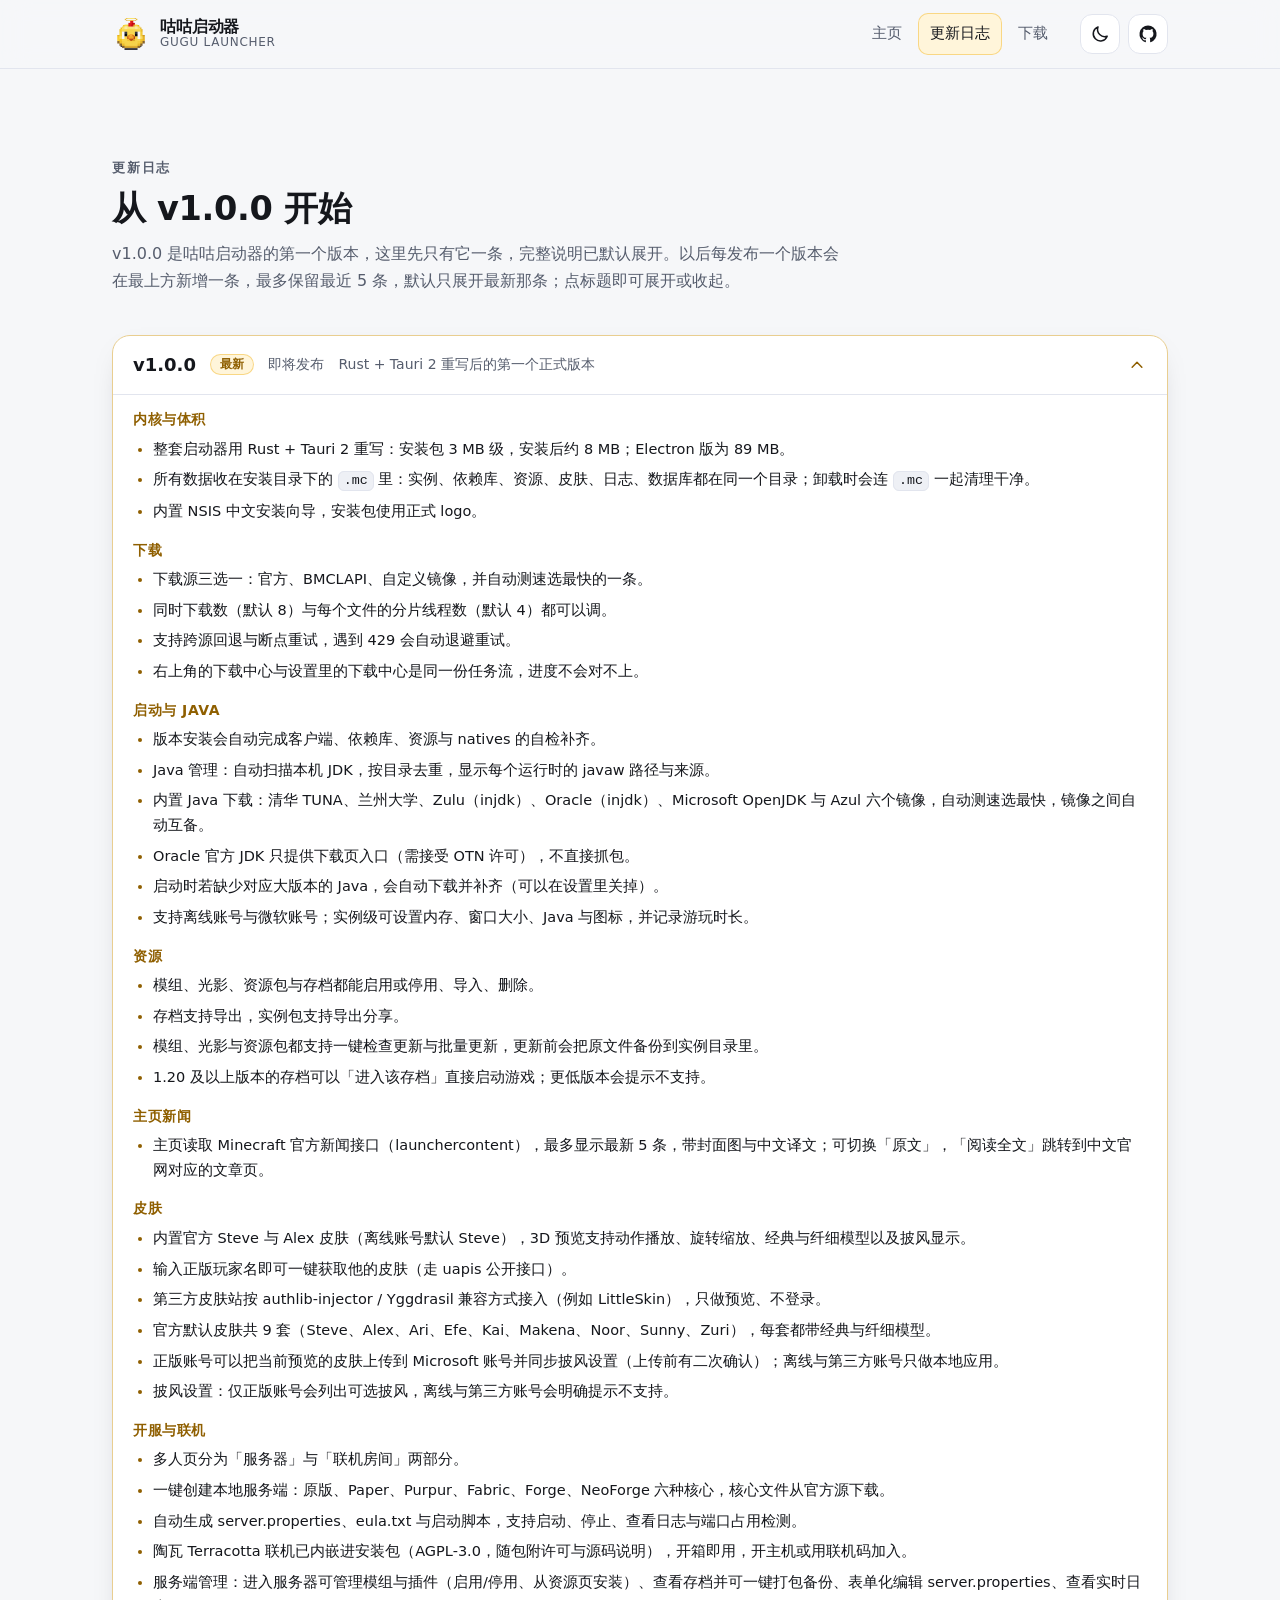
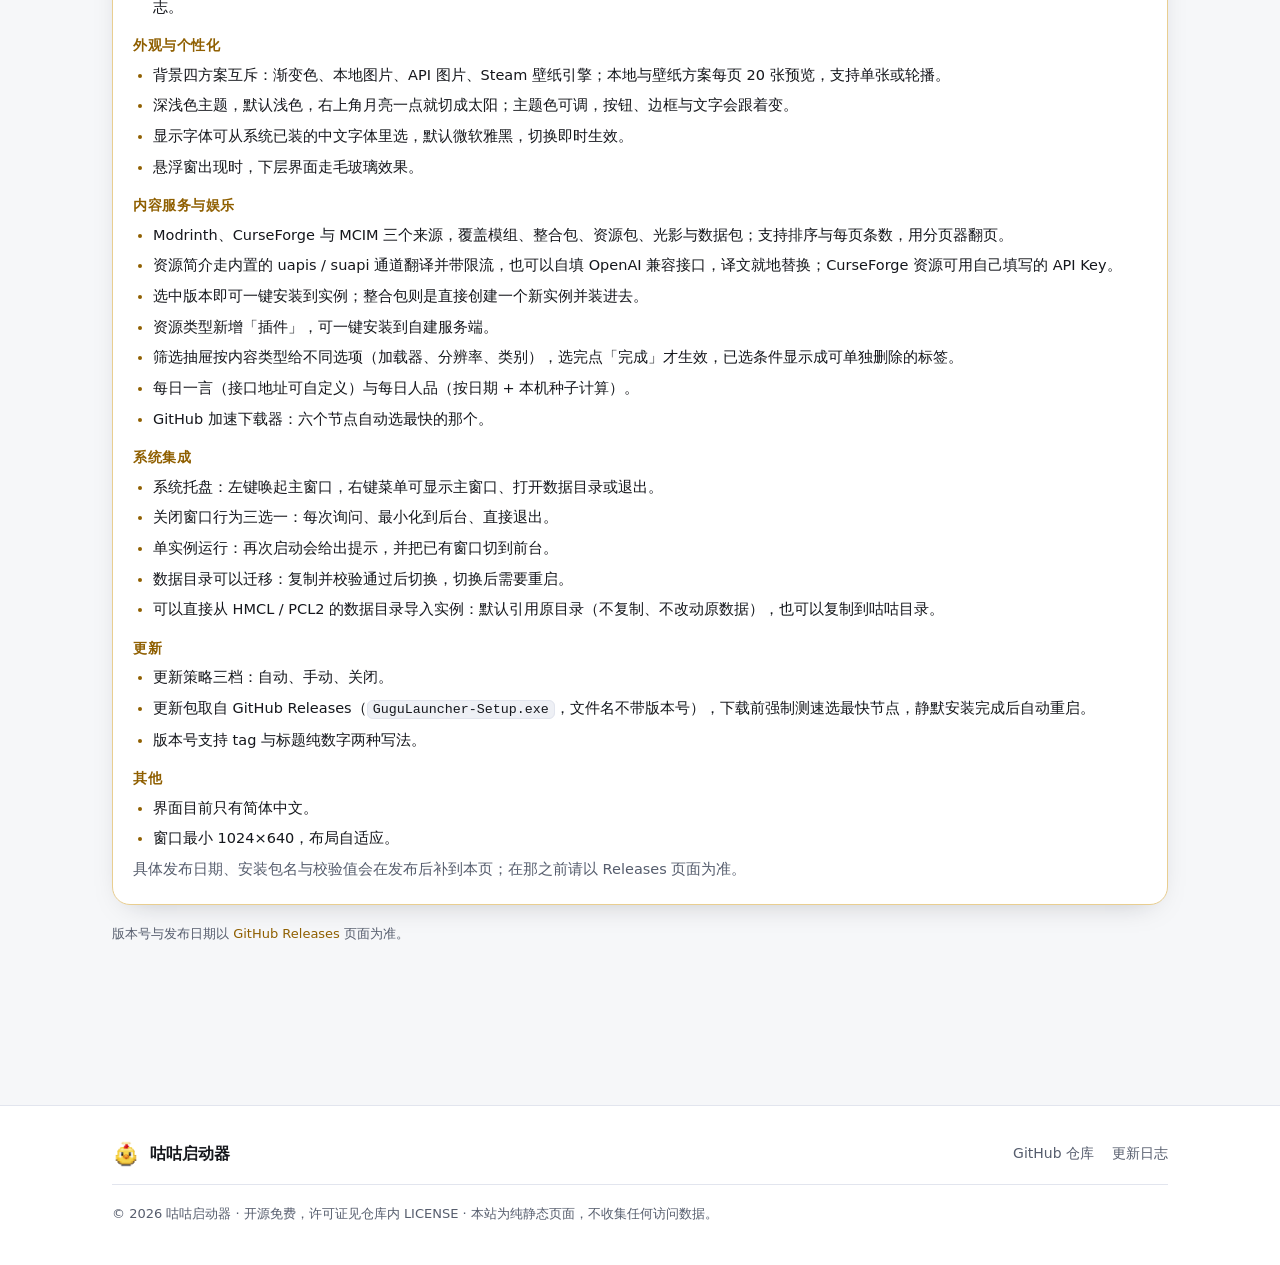
==== commit 0daa5eb3: "1.0.0" ====
--- a/changelog.html
+++ b/changelog.html
@@ -1,1966 +1,185 @@
 <!DOCTYPE html>
 <html lang="zh-CN">
 <head>
-<meta charset="utf-8" />
-<meta name="viewport" content="width=device-width, initial-scale=1" />
-<title>更新日志 — 奶娃启动器 NaiWa Launcher</title>
-<meta name="description" content="奶娃启动器（NaiWa Launcher）的版本更新日志：每个版本改了什么，按版本倒序排列；完整历史见仓库 CHANGELOG.md。" />
-<meta name="author" content="奶龙" />
-<meta name="theme-color" content="#ed4661" />
-<meta name="color-scheme" content="light dark" />
-<!-- 内容安全策略：本站不发外部请求。若启用 Google Fonts 那一行，需把 fonts.googleapis.com / fonts.gstatic.com 加进 style-src 与 font-src。 -->
-<meta http-equiv="Content-Security-Policy" content="default-src 'self'; base-uri 'none'; img-src 'self' data:; style-src 'self' 'unsafe-inline'; script-src 'self'; font-src 'self'; connect-src 'self'; form-action 'none'" />
-<link rel="icon" type="image/png" href="assets/img/logo.png" />
-<link rel="apple-touch-icon" href="assets/img/logo.png" />
-
-<meta property="og:type" content="website" />
-<meta property="og:locale" content="zh_CN" />
-<meta property="og:site_name" content="奶娃启动器 NaiWa Launcher" />
-<meta property="og:title" content="更新日志 — 奶娃启动器 NaiWa Launcher" />
-<meta property="og:description" content="每个版本改了什么，按版本倒序排列。" />
-<meta property="og:image" content="assets/img/home.png" />
-<meta property="og:image:width" content="1440" />
-<meta property="og:image:height" content="900" />
-<meta property="og:image:alt" content="奶娃启动器首页截图" />
-<meta name="twitter:card" content="summary_large_image" />
-<meta name="twitter:title" content="更新日志 — 奶娃启动器 NaiWa Launcher" />
-<meta name="twitter:description" content="奶娃启动器的版本更新日志。" />
-<meta name="twitter:image" content="assets/img/home.png" />
-
-<!-- 字体：默认走系统字体栈，离线也能正常显示。
-     如果希望使用 Google Fonts 的 Inter，取消下面一行的注释即可（网络不通时会自动回退到系统栈）。 -->
-<!-- <link rel="stylesheet" href="https://fonts.googleapis.com/css2?family=Inter:wght@400;500;600;700;800&display=swap" /> -->
-<link rel="stylesheet" href="assets/css/style.css" />
+  <meta charset="utf-8" />
+  <meta name="viewport" content="width=device-width, initial-scale=1" />
+  <title>更新日志 · 咕咕启动器 · Gugu Launcher</title>
+  <meta name="description" content="咕咕启动器（Gugu Launcher）更新日志：从 v1.0.0 起的版本记录，默认展开最新一条。" />
+  <meta name="author" content="咕咕启动器" />
+  <meta name="color-scheme" content="light dark" />
+  <meta name="theme-color" content="#f6f7f9" media="(prefers-color-scheme: light)" />
+  <meta name="theme-color" content="#0e1015" media="(prefers-color-scheme: dark)" />
+  <link rel="icon" href="assets/img/favicon.ico" sizes="any" />
+  <link rel="apple-touch-icon" href="assets/img/logo.png" />
+  <link rel="stylesheet" href="assets/css/style.css" />
+  <script src="assets/js/main.js"></script>
 </head>
 <body>
-<a class="skip-link" href="#main">跳到主要内容</a>
+  <a class="skip-link" href="#main">跳到主要内容</a>
 
-<header class="site-header" id="site-header">
-  <div class="container header-inner">
-    <a class="brand" href="index.html" aria-label="奶娃启动器，回到页面顶部">
-      <img class="brand-logo" src="assets/img/logo.png" alt="" width="36" height="36" />
-      <span class="brand-name">奶娃启动器<em>NaiWa Launcher</em></span>
-    </a>
+  <header class="site-header">
+    <div class="container header-inner">
+      <a class="brand" href="index.html" aria-label="咕咕启动器首页">
+        <img src="assets/img/logo.png" alt="咕咕启动器标志" width="38" height="38" />
+        <span class="brand-text">咕咕启动器<em>Gugu Launcher</em></span>
+      </a>
 
-    <nav class="nav" id="primary-nav" aria-label="主导航">
-      <ul class="nav-list">
-        <li><a href="index.html#features">功能</a></li>
-        <li><a href="index.html#download">下载</a></li>
-        <li><a href="index.html#faq">常见问题</a></li>
-        <li><a href="changelog.html" class="is-active" aria-current="page">更新日志</a></li>
-        <li><a href="index.html#community">社区</a></li>
-      </ul>
-      <div class="nav-actions">
-        <a class="nav-source" data-dl="repo" data-dl-keep-label href="#" rel="noopener">开放源代码</a>
-      </div>
-    </nav>
+      <nav class="site-nav" aria-label="主导航">
+        <ul class="nav-list">
+          <li><a href="index.html" data-page="index.html">主页</a></li>
+          <li><a href="changelog.html" data-page="changelog.html" class="is-active" aria-current="page">更新日志</a></li>
+          <li><a href="index.html#download">下载</a></li>
+        </ul>
+      </nav>
 
-    <button class="nav-toggle" id="nav-toggle" type="button" aria-expanded="false" aria-controls="primary-nav" aria-label="打开菜单">
-      <span class="nav-toggle-bar" aria-hidden="true"></span>
-      <span class="nav-toggle-bar" aria-hidden="true"></span>
-      <span class="nav-toggle-bar" aria-hidden="true"></span>
-    </button>
-  </div>
-</header>
-
-<main id="main">
-  <section class="section cl-page" id="changelog">
-    <div class="container container--narrow">
-      <header class="section-head section-head--left">
-        <p class="eyebrow">更新日志</p>
-        <h2>全部版本更新记录</h2>
-        <p class="section-lead">完整历史见 GitHub：<a class="inline-link" href="https://github.com/JIJIGUOWANG123/NaiWaLauncher/blob/main/CHANGELOG.md" target="_blank" rel="noopener noreferrer">CHANGELOG.md</a></p>
-      </header>
-
-      <div class="clog-bar">
-        <p class="clog-hint">默认展开最新版本，点标题行展开或收起。</p>
-        <div class="clog-tools">
-          <button class="btn btn-ghost btn-sm" type="button" id="clog-expand-all" aria-controls="clog-list">全部展开</button>
-          <button class="btn btn-ghost btn-sm" type="button" id="clog-collapse-all" aria-controls="clog-list">全部收起</button>
-        </div>
-      </div>
-
-      <div class="clog" id="clog-list">
-  <article class="clog-item is-open" id="v0-5-5">
-    <h2 class="clog-head">
-      <button class="clog-btn" type="button" id="cl-b0" aria-expanded="true" aria-controls="cl-p0">
-        <span class="clog-title"><span class="ver-tag">0.5.5</span><span class="clog-sub">资源下载源独立成一条轴：原网站 / MCIM 镜像 / 自动选择</span></span>
-        <span class="clog-icon" aria-hidden="true"></span>
-      </button>
-    </h2>
-    <div class="clog-panel" id="cl-p0" role="region" aria-labelledby="cl-b0">
-      <div class="clog-body">
-        <div class="clog-sec">
-          <h3 class="clog-group is-echo">资源下载源独立成一条轴：原网站 / MCIM 镜像 / 自动选择</h3>
-          <ul class="clog-list">
-            <li>设置里现在有<strong>两条互不影响的下载源</strong>：一条管<strong>游戏本体与加载器</strong>（官方 / BMCLAPI / 上海交大 / 自动测速），一条管<strong>资源</strong>（模组、整合包、光影包、材质包）——后者是新增的「<strong>资源下载源</strong>」：<strong>官方原站 / MCIM 镜像 / 自动选择（默认）</strong>。</li>
-            <li><strong>自动选择</strong>按实测延迟挑最快且可用的通道（超过 10 分钟自动重测，测不出来回落官方原站），列表里直接显示每条通道的延迟，可随时点「测速」重测；MCIM = <code>https://www.mcimirror.top</code>，镜像 Modrinth 与 CurseForge 的接口与文件，免 Key、国内更快。</li>
-          </ul>
-        </div>
-        <div class="clog-sec">
-          <h3 class="clog-group">部分资源下载失败修复</h3>
-          <ul class="clog-list">
-            <li><strong>官方 ↔ MCIM 双向自动回退</strong>：走官方失败（网络错误 / 超时 / 5xx / 429）就自动改用 MCIM 重试一次，反之亦然；同一个请求最多回退一次，不会来回抖动，日志里写明「哪个资源、在哪个通道失败、改走哪条」。</li>
-            <li><strong>429 限流不再死等超时</strong>：退避 800ms 后换源重试，比原来的「等到超时再回退」快一个数量级。</li>
-            <li><strong>加载器 maven 支持 BMCLAPI 镜像</strong>：<code>maven.minecraftforge.net</code> / <code>maven.neoforged.net</code> / <code>maven.fabricmc.net</code> 自动映射到 BMCLAPI 的 <code>/maven</code>，修掉「Forge 依赖库 404 → 依赖库下载失败」那一类安装失败；加载器失败文案也会提示可以换下载源重试。</li>
-            <li>实测佐证：<code>edge.forgecdn.net</code> 对个别文件 404 而 MCIM 有；<code>maven.minecraftforge.net</code> 对 Forge 1.16.5 的某些 jar 404 而 BMCLAPI 有。文件下载遇到 403/404 允许换一次通道，接口 4xx 仍然不换（避免把真正的参数错误藏起来）。</li>
-          </ul>
-        </div>
-        <div class="clog-sec">
-          <h3 class="clog-group">资源来源移除麦块社区</h3>
-          <ul class="clog-list">
-            <li>资源页来源只剩 <strong>Modrinth / CurseForge</strong> 两个，麦块社区（minekuai）从来源列表、设置项、文案与代码里<strong>彻底删除</strong>；老配置里的「麦块」来源自动回落到 Modrinth。</li>
-            <li>依附于麦块社区的地图卡片能力一并下线（列表、登录提示、卡片样式与相关 IPC 全部移除）。</li>
-          </ul>
-        </div>
+      <div class="header-actions">
+        <button class="icon-btn theme-toggle" id="theme-toggle" type="button" aria-pressed="false" aria-label="切换到深色模式" title="切换到深色模式">
+          <span class="icon-moon"><svg viewBox="0 0 24 24" fill="none" stroke="currentColor" stroke-width="1.8" stroke-linecap="round" stroke-linejoin="round" aria-hidden="true" focusable="false"><path d="M20.6 14.6a8.6 8.6 0 0 1-11-11 8.6 8.6 0 1 0 11 11Z"/></svg></span>
+          <span class="icon-sun"><svg viewBox="0 0 24 24" fill="none" stroke="currentColor" stroke-width="1.8" stroke-linecap="round" stroke-linejoin="round" aria-hidden="true" focusable="false"><circle cx="12" cy="12" r="4.1"/><path d="M12 2.6v2.3M12 19.1v2.3M2.6 12h2.3M19.1 12h2.3M5.3 5.3l1.6 1.6M17.1 17.1l1.6 1.6M18.7 5.3l-1.6 1.6M6.9 17.1l-1.6 1.6"/></svg></span>
+        </button>
+        <a class="icon-btn" href="https://github.com/JIJIGUOWANG123/Gugu-Launcher" target="_blank" rel="noopener noreferrer" aria-label="在 GitHub 上查看咕咕启动器源码">
+          <svg viewBox="0 0 24 24" fill="currentColor" aria-hidden="true" focusable="false"><path d="M12 1.9a10.2 10.2 0 0 0-3.23 19.88c.51.1.7-.22.7-.49v-1.9c-2.83.61-3.43-1.2-3.43-1.2-.46-1.18-1.13-1.5-1.13-1.5-.93-.63.07-.62.07-.62 1.02.07 1.56 1.05 1.56 1.05.91 1.56 2.39 1.11 2.97.85.09-.66.36-1.11.65-1.37-2.26-.26-4.63-1.13-4.63-5.04 0-1.11.4-2.02 1.05-2.73-.11-.26-.46-1.29.1-2.69 0 0 .85-.27 2.79 1.04a9.7 9.7 0 0 1 5.08 0c1.94-1.31 2.79-1.04 2.79-1.04.56 1.4.21 2.43.1 2.69.65.71 1.05 1.62 1.05 2.73 0 3.92-2.38 4.78-4.65 5.03.37.32.7.94.7 1.9v2.82c0 .27.19.6.71.49A10.2 10.2 0 0 0 12 1.9Z"/></svg>
+        </a>
       </div>
     </div>
-  </article>
+  </header>
 
-  <article class="clog-item" id="v0-5-4">
-    <h2 class="clog-head">
-      <button class="clog-btn" type="button" id="cl-b1" aria-expanded="false" aria-controls="cl-p1">
-        <span class="clog-title"><span class="ver-tag">0.5.4</span><span class="clog-sub">修复：低版本（1.16.5 等）「没装模组也启动失败」</span></span>
-        <span class="clog-icon" aria-hidden="true"></span>
-      </button>
-    </h2>
-    <div class="clog-panel" id="cl-p1" role="region" aria-labelledby="cl-b1">
-      <div class="clog-body">
-        <div class="clog-sec">
-          <h3 class="clog-group is-echo">修复：低版本（1.16.5 等）「没装模组也启动失败」</h3>
-          <ul class="clog-list">
-            <li>真因是<strong>版本描述合并时把游戏库丢了</strong>，跟模组无关：去重键只看 <code>group:artifact</code>，忽略了平台 rules 与 natives 变体。官方 1.16.5 的版本 json 里 <code>org.lwjgl:lwjgl</code> 同时存在 <strong>3.2.1（仅 mac）</strong> 与 <strong>3.2.2（Windows 真正用的）</strong>，还有只差 <code>downloads.classifiers</code> 的 natives 条目——它们被当成「重复」整条丢掉，classpath 里连一个 <code>org/lwjgl</code> 都没有，Forge 在 EarlyProgressVisualization 直接 <code>NoClassDefFoundError: GLFWFramebufferSizeCallbackI</code>。</li>
-            <li>去重键改成 <code>group:artifact:classifier</code> + rules + 下载变体：同名的 jar 条目与 natives 条目并存，同名不同平台也都留下；「同键时加载器自带的新版本顶掉原版旧版本」这条老规矩不变（asm 等照旧）。</li>
-            <li><strong>已经装坏的实例不用重装</strong>：启动前自动把原版 json 里缺失的库补回版本描述并写回磁盘（含 natives 原生库）；只补「当前平台适用、且实例里还没有同键条目」的，天然幂等；取不到原版 json 或写盘失败都只记一条告警，绝不拦启动。</li>
-          </ul>
+  <main id="main">
+    <section class="section" id="changelog">
+      <div class="container">
+        <div class="section-head">
+          <p class="eyebrow">更新日志</p>
+          <h2>从 v1.0.0 开始</h2>
+          <p>v1.0.0 是咕咕启动器的第一个版本，这里先只有它一条，完整说明已默认展开。以后每发布一个版本会在最上方新增一条，最多保留最近 5 条，默认只展开最新那条；点标题即可展开或收起。</p>
         </div>
-        <div class="clog-sec">
-          <h3 class="clog-group">启动失败诊断：不再把「缺游戏库」误报成模组问题</h3>
-          <ul class="clog-list">
-            <li>新增「<strong>游戏库缺失</strong>」分类：缺失的类落在 <code>org.lwjgl</code> / <code>org.slf4j</code> / <code>net.minecraft</code> / <code>com.mojang</code> 这些库命名空间时，提示「下次启动会自动补齐，仍失败就重装该版本」，而不是让玩家去删模组。</li>
-            <li>只有实例 <code>mods</code> 目录里<strong>真的装了模组</strong>时才会判成「模组问题」；「可能相关的模组」只列确实装了的，<code>asm</code> / <code>forge</code> / <code>lwjgl</code> 这类库 jar 不再被当模组点名。</li>
-          </ul>
+
+        <noscript><p class="download-note">提示：当前浏览器未启用 JavaScript，更新日志已默认展开显示，展开/收起交互需要 JavaScript。</p></noscript>
+
+        <div class="releases">
+        <!-- 维护说明（不上渲染）：这里就是版本清单。
+             以后每发布一个版本，把下面整段 <article> 复制到最前面，把 x-y-z 换成版本号（点号写成横线：v1.1.0 → 1-1-0），
+             id="v-x-y-z"、id="toggle-x-y-z"、aria-controls="rel-x-y-z" 三处必须一致；
+             新的一条加 is-open 且 aria-expanded="true"，上一条去掉 is-open 改成 false —— 全站永远只有 1 条默认展开；
+             最多保留最近 5 条，超过 5 条就把最旧的一条整段删掉。 -->
+        <article class="release is-open" id="v-1-0-0">
+          <h3 class="release-head">
+            <button class="release-toggle" type="button" id="toggle-1-0-0" aria-expanded="true" aria-controls="rel-1-0-0">
+              <span class="release-ver">v1.0.0</span>
+              <span class="release-tag">最新</span>
+              <span class="release-date">即将发布</span>
+              <span class="release-sum">Rust + Tauri 2 重写后的第一个正式版本</span>
+              <svg class="release-chevron" viewBox="0 0 24 24" fill="none" stroke="currentColor" stroke-width="1.8" stroke-linecap="round" stroke-linejoin="round" aria-hidden="true" focusable="false"><path d="m6.2 9.4 5.8 5.8 5.8-5.8"/></svg>
+            </button>
+          </h3>
+          <div class="release-body" id="rel-1-0-0" role="region" aria-labelledby="toggle-1-0-0">
+            <h4>内核与体积</h4>
+            <ul>
+              <li>整套启动器用 Rust + Tauri 2 重写：安装包 3 MB 级，安装后约 8 MB；Electron 版为 89 MB。</li>
+              <li>所有数据收在安装目录下的 <code>.mc</code> 里：实例、依赖库、资源、皮肤、日志、数据库都在同一个目录；卸载时会连 <code>.mc</code> 一起清理干净。</li>
+              <li>内置 NSIS 中文安装向导，安装包使用正式 logo。</li>
+            </ul>
+            <h4>下载</h4>
+            <ul>
+              <li>下载源三选一：官方、BMCLAPI、自定义镜像，并自动测速选最快的一条。</li>
+              <li>同时下载数（默认 8）与每个文件的分片线程数（默认 4）都可以调。</li>
+              <li>支持跨源回退与断点重试，遇到 429 会自动退避重试。</li>
+              <li>右上角的下载中心与设置里的下载中心是同一份任务流，进度不会对不上。</li>
+            </ul>
+            <h4>启动与 Java</h4>
+            <ul>
+              <li>版本安装会自动完成客户端、依赖库、资源与 natives 的自检补齐。</li>
+              <li>Java 管理：自动扫描本机 JDK，按目录去重，显示每个运行时的 javaw 路径与来源。</li>
+              <li>内置 Java 下载：清华 TUNA、兰州大学、Zulu（injdk）、Oracle（injdk）、Microsoft OpenJDK 与 Azul 六个镜像，自动测速选最快，镜像之间自动互备。</li>
+              <li>Oracle 官方 JDK 只提供下载页入口（需接受 OTN 许可），不直接抓包。</li>
+              <li>启动时若缺少对应大版本的 Java，会自动下载并补齐（可以在设置里关掉）。</li>
+              <li>支持离线账号与微软账号；实例级可设置内存、窗口大小、Java 与图标，并记录游玩时长。</li>
+            </ul>
+            <h4>资源</h4>
+            <ul>
+              <li>模组、光影、资源包与存档都能启用或停用、导入、删除。</li>
+              <li>存档支持导出，实例包支持导出分享。</li>
+              <li>模组、光影与资源包都支持一键检查更新与批量更新，更新前会把原文件备份到实例目录里。</li>
+              <li>1.20 及以上版本的存档可以「进入该存档」直接启动游戏；更低版本会提示不支持。</li>
+            </ul>
+            <h4>主页新闻</h4>
+            <ul>
+              <li>主页读取 Minecraft 官方新闻接口（launchercontent），最多显示最新 5 条，带封面图与中文译文；可切换「原文」，「阅读全文」跳转到中文官网对应的文章页。</li>
+            </ul>
+            <h4>皮肤</h4>
+            <ul>
+              <li>内置官方 Steve 与 Alex 皮肤（离线账号默认 Steve），3D 预览支持动作播放、旋转缩放、经典与纤细模型以及披风显示。</li>
+              <li>输入正版玩家名即可一键获取他的皮肤（走 uapis 公开接口）。</li>
+              <li>第三方皮肤站按 authlib-injector / Yggdrasil 兼容方式接入（例如 LittleSkin），只做预览、不登录。</li>
+              <li>官方默认皮肤共 9 套（Steve、Alex、Ari、Efe、Kai、Makena、Noor、Sunny、Zuri），每套都带经典与纤细模型。</li>
+              <li>正版账号可以把当前预览的皮肤上传到 Microsoft 账号并同步披风设置（上传前有二次确认）；离线与第三方账号只做本地应用。</li>
+              <li>披风设置：仅正版账号会列出可选披风，离线与第三方账号会明确提示不支持。</li>
+            </ul>
+            <h4>开服与联机</h4>
+            <ul>
+              <li>多人页分为「服务器」与「联机房间」两部分。</li>
+              <li>一键创建本地服务端：原版、Paper、Purpur、Fabric、Forge、NeoForge 六种核心，核心文件从官方源下载。</li>
+              <li>自动生成 server.properties、eula.txt 与启动脚本，支持启动、停止、查看日志与端口占用检测。</li>
+              <li>陶瓦 Terracotta 联机已内嵌进安装包（AGPL-3.0，随包附许可与源码说明），开箱即用，开主机或用联机码加入。</li>
+              <li>服务端管理：进入服务器可管理模组与插件（启用/停用、从资源页安装）、查看存档并可一键打包备份、表单化编辑 server.properties、查看实时日志。</li>
+            </ul>
+            <h4>外观与个性化</h4>
+            <ul>
+              <li>背景四方案互斥：渐变色、本地图片、API 图片、Steam 壁纸引擎；本地与壁纸方案每页 20 张预览，支持单张或轮播。</li>
+              <li>深浅色主题，默认浅色，右上角月亮一点就切成太阳；主题色可调，按钮、边框与文字会跟着变。</li>
+              <li>显示字体可从系统已装的中文字体里选，默认微软雅黑，切换即时生效。</li>
+              <li>悬浮窗出现时，下层界面走毛玻璃效果。</li>
+            </ul>
+            <h4>内容服务与娱乐</h4>
+            <ul>
+              <li>Modrinth、CurseForge 与 MCIM 三个来源，覆盖模组、整合包、资源包、光影与数据包；支持排序与每页条数，用分页器翻页。</li>
+              <li>资源简介走内置的 uapis / suapi 通道翻译并带限流，也可以自填 OpenAI 兼容接口，译文就地替换；CurseForge 资源可用自己填写的 API Key。</li>
+              <li>选中版本即可一键安装到实例；整合包则是直接创建一个新实例并装进去。</li>
+              <li>资源类型新增「插件」，可一键安装到自建服务端。</li>
+              <li>筛选抽屉按内容类型给不同选项（加载器、分辨率、类别），选完点「完成」才生效，已选条件显示成可单独删除的标签。</li>
+              <li>每日一言（接口地址可自定义）与每日人品（按日期 + 本机种子计算）。</li>
+              <li>GitHub 加速下载器：六个节点自动选最快的那个。</li>
+            </ul>
+            <h4>系统集成</h4>
+            <ul>
+              <li>系统托盘：左键唤起主窗口，右键菜单可显示主窗口、打开数据目录或退出。</li>
+              <li>关闭窗口行为三选一：每次询问、最小化到后台、直接退出。</li>
+              <li>单实例运行：再次启动会给出提示，并把已有窗口切到前台。</li>
+              <li>数据目录可以迁移：复制并校验通过后切换，切换后需要重启。</li>
+              <li>可以直接从 HMCL / PCL2 的数据目录导入实例：默认引用原目录（不复制、不改动原数据），也可以复制到咕咕目录。</li>
+            </ul>
+            <h4>更新</h4>
+            <ul>
+              <li>更新策略三档：自动、手动、关闭。</li>
+              <li>更新包取自 GitHub Releases（<code>GuguLauncher-Setup.exe</code>，文件名不带版本号），下载前强制测速选最快节点，静默安装完成后自动重启。</li>
+              <li>版本号支持 tag 与标题纯数字两种写法。</li>
+            </ul>
+            <h4>其他</h4>
+            <ul>
+              <li>界面目前只有简体中文。</li>
+              <li>窗口最小 1024×640，布局自适应。</li>
+            </ul>
+            <p>具体发布日期、安装包名与校验值会在发布后补到本页；在那之前请以 Releases 页面为准。</p>
+          </div>
+        </article>
         </div>
-        <div class="clog-sec">
-          <h3 class="clog-group">个性化背景：点来源卡片即启用，三种来源互斥</h3>
-          <ul class="clog-list">
-            <li>本地背景图 / API 随机图 / Steam 壁纸引擎三种来源<strong>互斥</strong>：点哪张卡片就启用哪个，另外两个自动关闭（卡片里的「启用 XX」开关已删除，不再需要）。</li>
-            <li>「启用壁纸引擎背景」与「每次启动随机一张」从壁纸引擎面板底部搬到「<strong>叠加彩色背景</strong>」下方，任何来源下都可见。</li>
-            <li>老配置里三个来源同时为 true 的，读取设置时自动收敛成「只留当前来源」，默认值同样收敛。</li>
-          </ul>
-        </div>
+
+        <p class="download-note">版本号与发布日期以 <a href="https://github.com/JIJIGUOWANG123/Gugu-Launcher/releases/latest" target="_blank" rel="noopener noreferrer">GitHub Releases</a> 页面为准。</p>
       </div>
+    </section>
+  </main>
+
+  <footer class="site-footer">
+    <div class="container footer-inner">
+      <p class="footer-brand">
+        <img src="assets/img/logo.png" alt="" aria-hidden="true" width="28" height="28" />
+        咕咕启动器
+      </p>
+      <ul class="footer-links">
+        <li><a href="https://github.com/JIJIGUOWANG123/Gugu-Launcher" target="_blank" rel="noopener noreferrer">GitHub 仓库</a></li>
+        <li><a href="changelog.html">更新日志</a></li>
+      </ul>
+      <p class="footer-meta">© 2026 咕咕启动器 · 开源免费，许可证见仓库内 LICENSE · 本站为纯静态页面，不收集任何访问数据。</p>
     </div>
-  </article>
-
-  <article class="clog-item" id="v0-5-3">
-    <h2 class="clog-head">
-      <button class="clog-btn" type="button" id="cl-b2" aria-expanded="false" aria-controls="cl-p2">
-        <span class="clog-title"><span class="ver-tag">0.5.3</span><span class="clog-sub">设置页重新分四类</span></span>
-        <span class="clog-icon" aria-hidden="true"></span>
-      </button>
-    </h2>
-    <div class="clog-panel" id="cl-p2" role="region" aria-labelledby="cl-b2">
-      <div class="clog-body">
-        <div class="clog-sec">
-          <h3 class="clog-group is-echo">设置页重新分四类</h3>
-          <ul class="clog-list">
-            <li>设置页改成 <strong>基础 / 下载 / 风格 / 其他</strong> 四个标签，按用途归类（不再有「个性化 / 启动 / 其它」三个独立页面）：
-              <ul>
-                <li><strong>基础</strong>：界面语言、更新方式、关闭窗口时、本地目录、游戏资源清理、本机内存、启动选项、内存分配、高级选项、启动失败诊断；</li>
-                <li><strong>下载</strong>：下载源、下载、社区资源、辅助功能、版本与自动切换、CurseForge、模组与 Java；</li>
-                <li><strong>风格</strong>：标题栏、界面图标、离线皮肤、主题配色、背景（含壁纸引擎目录与壁纸列表）；</li>
-                <li><strong>其他</strong>：背景音乐、启动音效、每日一言接口。</li>
-              </ul>
-            </li>
-            <li>删掉设置页里那块「关于 / 打开关于页」（关于页本身还在侧栏）。</li>
-          </ul>
-        </div>
-        <div class="clog-sec">
-          <h3 class="clog-group">移除 FastMinecraftMirror 下载源</h3>
-          <ul class="clog-list">
-            <li>下载源只剩 <strong>官方 / BMCLAPI / 上海交大 / 自动测速</strong>；老配置里存过它的会自动回落成「自动」。</li>
-          </ul>
-        </div>
-        <div class="clog-sec">
-          <h3 class="clog-group">目录结构调整（升级后首次启动自动迁移）</h3>
-          <ul class="clog-list">
-            <li>启动器数据（配置、日志、皮肤、披风、JDK、下载缓存、更新包）从 <code>&lt;根目录&gt;\NaiWa</code> 搬到 <strong><code>&lt;根目录&gt;\main\NaiWa</code></strong>（安装版）；便携版仍在程序目录下的 <code>NaiWa</code>。</li>
-            <li>服务端目录从 <code>&lt;根目录&gt;\servers</code> 搬到 <strong><code>&lt;根目录&gt;\.minecraft\servers</code></strong>。</li>
-            <li>迁移是<strong>自动</strong>的：先记录标记，逐个目录搬（同盘瞬时改名，跨盘复制并校验大小后再删源），目标已有同名文件时<strong>不覆盖</strong>、把旧文件改名成 <code>*.migrated-&lt;时间&gt;</code> 保留；任何一步失败都<strong>保留原数据</strong>并继续用旧位置，下次启动重试。</li>
-            <li><code>DL</code>（GitHub / 自定义下载目录）<strong>不搬</strong>，仍在 <code>&lt;根目录&gt;\DL</code>。</li>
-          </ul>
-        </div>
-        <div class="clog-sec">
-          <h3 class="clog-group">链接与致谢新增三个启动器</h3>
-          <ul class="clog-list">
-            <li>新增 <strong>HMCL / Luna Launcher / QooKix</strong>，致谢共 <strong>29 项</strong>（同类启动器排在一起，仍不分组显示标题）。</li>
-          </ul>
-        </div>
-        <div class="clog-sec">
-          <h3 class="clog-group">安装包体积优化（方便蓝奏云上传）</h3>
-          <ul class="clog-list">
-            <li>免安装版新增 <strong><code>.7z</code> 包（75 MB）</strong>，比原来的 <code>.zip</code>（118 MB）小很多，蓝奏云免费账号（单文件 100 MB 上限）可以直接传；<code>.zip</code> 仍保留给 GitHub Releases。</li>
-            <li>安装版 <strong>89 MB</strong>、单文件版 <strong>76.5 MB</strong>，都在 100 MB 以内。</li>
-          </ul>
-        </div>
-      </div>
-    </div>
-  </article>
-
-  <article class="clog-item" id="v0-5-2">
-    <h2 class="clog-head">
-      <button class="clog-btn" type="button" id="cl-b3" aria-expanded="false" aria-controls="cl-p3">
-        <span class="clog-title"><span class="ver-tag">0.5.2</span><span class="clog-sub">关于页：链接与致谢新增「官方网站」</span></span>
-        <span class="clog-icon" aria-hidden="true"></span>
-      </button>
-    </h2>
-    <div class="clog-panel" id="cl-p3" role="region" aria-labelledby="cl-b3">
-      <div class="clog-body">
-        <div class="clog-sec">
-          <h3 class="clog-group is-echo">关于页：链接与致谢新增「官方网站」</h3>
-          <ul class="clog-list">
-            <li>新增条目「官方网站」（下载与更新日志），指向 <code>https://jijiguowang123.github.io/naiwai/</code>，排在致谢最前面；致谢共 26 项。</li>
-          </ul>
-        </div>
-      </div>
-    </div>
-  </article>
-
-  <article class="clog-item" id="v0-5-1">
-    <h2 class="clog-head">
-      <button class="clog-btn" type="button" id="cl-b4" aria-expanded="false" aria-controls="cl-p4">
-        <span class="clog-title"><span class="ver-tag">0.5.1</span><span class="clog-sub">实例目录改成和 PCL2 一样的布局</span></span>
-        <span class="clog-icon" aria-hidden="true"></span>
-      </button>
-    </h2>
-    <div class="clog-panel" id="cl-p4" role="region" aria-labelledby="cl-b4">
-      <div class="clog-body">
-        <div class="clog-sec">
-          <h3 class="clog-group is-echo">实例目录改成和 PCL2 一样的布局</h3>
-          <ul class="clog-list">
-            <li>一个实例 = <code>.minecraft\versions\&lt;实例名&gt;\</code> 一个目录，里面<strong>同时</strong>有版本文件与游戏资源：<code>&lt;实例名&gt;.json</code>（完整版本描述）、<code>&lt;实例名&gt;.jar</code>（client jar，硬链接优先，省空间）、<code>natives\</code>、<code>mods\</code>、<code>config\</code>、<code>saves\</code> 等，启动器自己的记录放在 <code>naiwa\instance.json</code>。</li>
-            <li>不再是「资源在 <code>instances\</code>、版本在 <code>versions\&lt;版本号&gt;\</code>」两处分开；<code>assets</code>、<code>libraries</code> 继续共享。</li>
-            <li><strong>建实例后会清掉不再需要的共享原版目录</strong>（<code>versions\1.21.4</code> 之类），不留残留；还有老实例依赖它时会保留。</li>
-            <li><strong>删实例删干净</strong>：整个实例目录连同 json/jar/记录一起删掉，不影响其它实例。</li>
-          </ul>
-        </div>
-        <div class="clog-sec">
-          <h3 class="clog-group">老实例迁移：新增按钮（不自动搬）</h3>
-          <ul class="clog-list">
-            <li>实例页顶部新增「<strong>迁移旧版本布局</strong>」：检测到旧实例才可用，弹窗列出「旧路径 → 新路径」；执行顺序是<strong>复制 → 逐文件校验 → 原子改名 → 改记录 → 删源</strong>，失败保留原文件、游戏运行时拒绝、可续做、重复点幂等。</li>
-            <li>不点迁移的老实例仍然按旧布局正常启动，不会偷偷搬文件。</li>
-          </ul>
-        </div>
-        <div class="clog-sec">
-          <h3 class="clog-group">设置：清理所有游戏资源文件</h3>
-          <ul class="clog-list">
-            <li>设置 → 其它 新增「游戏资源清理」：先显示 <code>libraries</code> / <code>assets</code> 的占用（可勾选额外清理无人使用的原版版本目录），<strong>必须勾选确认</strong>才能清理；明确提示「删除后需要重新下载，可能几百 MB 到 1 GB 以上，需要联网」。</li>
-            <li>白名单守卫：只允许清 <code>libraries</code>、<code>assets</code> 与没人用的原版版本目录；<code>instances</code>/实例目录、<code>NaiWa</code> 配置、<code>servers</code>、<code>skins</code>、<code>DL</code> 一律不碰，<code>..</code> 穿越与符号链接会被拒绝。</li>
-          </ul>
-        </div>
-        <div class="clog-sec">
-          <h3 class="clog-group">清理后启动会自己补回来</h3>
-          <ul class="clog-list">
-            <li>启动前先快速检查依赖：缺 <code>libraries</code> 或 <code>assets</code> 时自动按需下载补齐（进度显示在「管理」页的「补齐游戏依赖」），补完继续启动；离线或镜像不可用时给可读原因并中止，不再让你撞「启动失败」。</li>
-            <li>依赖齐全时只多一遍 stat（实测约 1 ms），零网络请求。</li>
-          </ul>
-        </div>
-        <div class="clog-sec">
-          <h3 class="clog-group">整合包安装也用新布局</h3>
-          <ul class="clog-list">
-            <li>在线整合包与本地整合包压缩包安装后同样是「一个实例一个 <code>versions\&lt;实例名&gt;\</code>」，不再出现一个实例两处住的情况。</li>
-          </ul>
-        </div>
-      </div>
-    </div>
-  </article>
-
-  <article class="clog-item" id="v0-5-0">
-    <h2 class="clog-head">
-      <button class="clog-btn" type="button" id="cl-b5" aria-expanded="false" aria-controls="cl-p5">
-        <span class="clog-title"><span class="ver-tag">0.5.0</span><span class="clog-sub">侧栏整理：设置合并、页面精简</span></span>
-        <span class="clog-icon" aria-hidden="true"></span>
-      </button>
-    </h2>
-    <div class="clog-panel" id="cl-p5" role="region" aria-labelledby="cl-b5">
-      <div class="clog-body">
-        <div class="clog-sec">
-          <h3 class="clog-group is-echo">侧栏整理：设置合并、页面精简</h3>
-          <ul class="clog-list">
-            <li>「个性化」「启动」「其它」三个页面<strong>并入「设置」</strong>，设置页顶部用标签切换（通用 / 个性化 / 启动 / 其它）；侧栏只留一个「设置」，并把它<strong>放到最下面</strong>。</li>
-            <li>移除侧栏的「游戏」页（原版版本列表），装原版去「实例 → 新建」里选版本即可。</li>
-            <li>图标跟着换：首页用房子、管理用下载图标、设置用推子图标。</li>
-            <li>「GitHub 加速下载」整块<strong>搬到娱乐页</strong>。</li>
-          </ul>
-        </div>
-        <div class="clog-sec">
-          <h3 class="clog-group">资源：插件有了加载器与类别筛选</h3>
-          <ul class="clog-list">
-            <li>插件类型下侧栏新增：<strong>加载器下拉</strong>（全部 / Paper / Spigot / Bukkit / Folia / Purpur / Sponge）与<strong>插件类别列表</strong>（19 项可多选）。选中即进搜索，切回其它类型时自动恢复原筛选项。</li>
-            <li><strong>所有资源的类别名改成随界面语言显示</strong>：中文界面显示「优化 / 库 / 装饰 / 世界生成…」，切英文、日文时同步变；详情页的类别标签也算在内。未收录的类别会显示原名（当前真实来源 154 条已全收录）。</li>
-          </ul>
-        </div>
-        <div class="clog-sec">
-          <h3 class="clog-group">资源：没选实例时安装按钮也会判断能不能装</h3>
-          <ul class="clog-list">
-            <li>详情页没选安装目标时，版本行的安装按钮直接<strong>置灰禁用</strong>并写明原因（「先选一个实例再安装」/「先选一个服务端再安装」），不再点了才提示；选中原版实例、插件服装模组等不可装的情形同样置灰，切换目标即时更新。</li>
-          </ul>
-        </div>
-        <div class="clog-sec">
-          <h3 class="clog-group">新增下载源：FastMinecraftMirror</h3>
-          <ul class="clog-list">
-            <li>设置/首页的下载源里新增 <strong>FastMinecraftMirror</strong>（<code>fastmcmirror.org</code>），按它官网公布的映射替换官方下载地址（launchermeta / launcher / resources / libraries / forge maven / fabric meta &amp; maven / liteloader / OptiFine）；「自动」模式会在 BMCLAPI 与它之间取更快的，失败自动回退官方。</li>
-            <li>说明：<strong>这个源的连通性没能验证</strong>（我这边解析到被劫持的 IP、证书不匹配），实际可不可用要你在自己网络里试；它覆盖的范围也比 BMCLAPI 窄（piston-meta 等不在其映射表内，仍走官方）。</li>
-          </ul>
-        </div>
-        <div class="clog-sec">
-          <h3 class="clog-group">关于页：链接与致谢新增五个启动器，同类相邻排序</h3>
-          <ul class="clog-list">
-            <li>新增 <strong>樱梨启动器 EririLily / KLP Launcher / GPCL / Allay / AML</strong>（AML 用字母图标），共 <strong>25 项</strong>；<strong>不分组、不显示小标题</strong>，只把同类排在一起（本项目 → 官方与内容站 → 镜像与加速 → 联机与工具 → 同类启动器）。</li>
-          </ul>
-        </div>
-      </div>
-    </div>
-  </article>
-
-  <article class="clog-item" id="v0-4-9">
-    <h2 class="clog-head">
-      <button class="clog-btn" type="button" id="cl-b6" aria-expanded="false" aria-controls="cl-p6">
-        <span class="clog-title"><span class="ver-tag">0.4.9</span><span class="clog-sub">首页：最近游玩改翻页</span></span>
-        <span class="clog-icon" aria-hidden="true"></span>
-      </button>
-    </h2>
-    <div class="clog-panel" id="cl-p6" role="region" aria-labelledby="cl-b6">
-      <div class="clog-body">
-        <div class="clog-sec">
-          <h3 class="clog-group is-echo">首页：最近游玩改翻页</h3>
-          <ul class="clog-list">
-            <li>「最近游玩」不再横向滚动，改成和「资源」页同一套<strong>翻页控件</strong>：<strong>每页 10 个，固定排成两行 × 五列</strong>——窗口拉窄时卡片会变窄，但仍然是「每行五个、共两行」，不会折成 4+3；翻页不会改变当前选中的实例。</li>
-          </ul>
-        </div>
-        <div class="clog-sec">
-          <h3 class="clog-group">首页：实时启动日志</h3>
-          <ul class="clog-list">
-            <li>首页下方新增「启动日志」面板：点「开始游戏」后<strong>实时显示这个实例的启动输出</strong>（游戏 stdout/stderr 与启动器自己的记录），最多保留最近 200 行，自动跟着滚到底。</li>
-            <li>面板顶部能看到状态（未启动 / 正在启动 / 运行中 / 已退出 code），可以「清空」、可以关掉「跟随」自己往回翻；切换实例时会自动切到该实例的日志，不会串台。</li>
-            <li>主进程按批次合并后再推给界面（约 150ms 一批、单批最多 200 行），不会因为日志刷得太快拖慢界面。</li>
-          </ul>
-        </div>
-      </div>
-    </div>
-  </article>
-
-  <article class="clog-item" id="v0-4-8">
-    <h2 class="clog-head">
-      <button class="clog-btn" type="button" id="cl-b7" aria-expanded="false" aria-controls="cl-p7">
-        <span class="clog-title"><span class="ver-tag">0.4.8</span><span class="clog-sub">新增「首页」</span></span>
-        <span class="clog-icon" aria-hidden="true"></span>
-      </button>
-    </h2>
-    <div class="clog-panel" id="cl-p7" role="region" aria-labelledby="cl-b7">
-      <div class="clog-body">
-        <div class="clog-sec">
-          <h3 class="clog-group is-echo">新增「首页」</h3>
-          <ul class="clog-list">
-            <li>启动器现在默认落在<strong>首页</strong>（侧栏第一项）：大卡片显示当前选中的实例（名称 / Minecraft 版本 / 加载器与版本），右侧就是「开始游戏」。</li>
-            <li><strong>最近游玩</strong>横向卡片列出最近用过的实例，点一下就切换选中并可以直接启动；没有游玩记录的会标「还没玩过」。</li>
-            <li>三张统计卡：<strong>启动用时</strong>（当前版本还没埋点，显示 —，后续补）、<strong>内存</strong>（本机可用 / 总计 + 该实例分配给多少）、<strong>下载源</strong>（当前源与说明，例如「自动测速，镜像优先」）。</li>
-            <li>首次启动会自动选中最近玩过的实例（没有记录就选第一个）；如果你曾显式选「不选择实例（仅浏览）」，会保持不选。</li>
-          </ul>
-        </div>
-        <div class="clog-sec">
-          <h3 class="clog-group">启动按钮统一到首页</h3>
-          <ul class="clog-list">
-            <li>实例页的卡片<strong>不再有「启动」按钮</strong>（其余按钮都在），启动统一在首页完成；首页选中的实例与「资源」页的安装目标是同一份状态，切换后自动同步。</li>
-          </ul>
-        </div>
-        <div class="clog-sec">
-          <h3 class="clog-group">更新：显示下载进度，静默覆盖</h3>
-          <ul class="clog-list">
-            <li>关于页「检查更新」旁边会显示<strong>下载进度</strong>（百分比 + 已下载/总大小 + 进度条），状态依次是：正在检查 → 正在下载 vX → 下载完成准备安装 → 正在安装并重启；手动点「立即更新」也一样有进度。</li>
-            <li><strong>安装过程中不再弹黑框</strong>：安装包里的权限修复（icacls）改成隐藏窗口执行，全程静默覆盖旧版本并自动重启。</li>
-          </ul>
-        </div>
-      </div>
-    </div>
-  </article>
-
-  <article class="clog-item" id="v0-4-7">
-    <h2 class="clog-head">
-      <button class="clog-btn" type="button" id="cl-b8" aria-expanded="false" aria-controls="cl-p8">
-        <span class="clog-title"><span class="ver-tag">0.4.7</span><span class="clog-sub">启动失败诊断：AI 分析 + 在线分析入口</span></span>
-        <span class="clog-icon" aria-hidden="true"></span>
-      </button>
-    </h2>
-    <div class="clog-panel" id="cl-p8" role="region" aria-labelledby="cl-b8">
-      <div class="clog-body">
-        <div class="clog-sec">
-          <h3 class="clog-group is-echo">启动失败诊断：AI 分析 + 在线分析入口</h3>
-          <ul class="clog-list">
-            <li>内置规则诊断不变（<strong>默认就用它</strong>）。想更细的分析，可以在「启动」页填一个 <strong>DeepSeek API Key</strong>：填了才会把本次崩溃日志的末尾（最多 200 行 / 12k 字符）发过去让 AI 给结论、可能原因、修复建议和可疑模组。</li>
-            <li>AI 失败、超时、没填 Key 一律<strong>静默回退到内置诊断</strong>，不会打断启动流程；Key 不会写进日志、也不会进导出诊断包。AI 结论在弹窗与 <code>diagnosis.txt</code> 里都标注「仅供参考」。</li>
-            <li>诊断弹窗新增「<strong>在线分析崩溃报告</strong>」按钮，一键把崩溃报告送到 MCToolbox 的分析页（按界面语言给对应语言版本），旁边注明会上传到第三方站点。</li>
-          </ul>
-        </div>
-        <div class="clog-sec">
-          <h3 class="clog-group">原版实例不再显示模组/光影</h3>
-          <ul class="clog-list">
-            <li>原版（Vanilla）实例的「内容」面板只保留<strong>资源包</strong>，模组与光影包标签整块不出现；「资源目录」入口也不会再打开不存在的 mods/shaderpacks。</li>
-          </ul>
-        </div>
-        <div class="clog-sec">
-          <h3 class="clog-group">服务端也有插件/模组管理</h3>
-          <ul class="clog-list">
-            <li>开服页每个服务端新增「插件」或「模组」入口（按核心决定：Paper/Purpur/Folia 是插件、Fabric/Forge/NeoForge 是模组、Arclight 两者都有、Vanilla 禁用并说明原因）。</li>
-            <li>面板里能看数量、搜索、刷新、打开目录，并对每一项<strong>启用/停用</strong>（改名为 <code>*.jar.disabled</code>，重启服务端生效）、<strong>更新</strong>（按文件 sha1 反查来源取新版，成功才替换旧文件）、<strong>删除</strong>。</li>
-          </ul>
-        </div>
-        <div class="clog-sec">
-          <h3 class="clog-group">实例内容也能启用/停用</h3>
-          <ul class="clog-list">
-            <li>实例的模组/光影/资源包列表新增「启用 / 停用」（同样用 <code>.disabled</code> 后缀，加载器不会加载），停用的项灰显并标「已停用」；删除与更新照旧可用。</li>
-          </ul>
-        </div>
-        <div class="clog-sec">
-          <h3 class="clog-group">内存：上限就是本机物理内存 + 一键清理</h3>
-          <ul class="clog-list">
-            <li><strong>实例与开服的内存上限都改成「本机物理内存」</strong>（不再是写死的上限），滑杆旁显示「本机共 X GB」，超限保存会被夹到上限并提示。</li>
-            <li>启动页新增内存占用条（每 2 秒刷新，页面不可见时停），以及「<strong>清理运行内存</strong>」按钮：把本启动器自己（含子进程）的工作集还给系统，并显示释放了多少。</li>
-            <li>诚实说明：这只是把页面挪进备用列表，可用内存会上升但下次访问要回填，效果看当时情况，不是魔法；只动自己，不碰其它程序。</li>
-          </ul>
-        </div>
-        <div class="clog-sec">
-          <h3 class="clog-group">背景个性化：去掉预览图与路径</h3>
-          <ul class="clog-list">
-            <li>本地图片/视频、随机图 API、Steam 壁纸引擎三个来源都不再显示预览图和文件路径/URL，界面更紧凑；开关、来源切换、播放方式、轮播间隔、音量、保存与刷新等控件全部保留。</li>
-          </ul>
-        </div>
-        <div class="clog-sec">
-          <h3 class="clog-group">娱乐页：下载自定义文件</h3>
-          <ul class="clog-list">
-            <li>新增「下载自定义文件」卡片：填地址、选保存目录（默认 <code>&lt;启动器根目录&gt;\DL</code>）、可选自定义文件名，点一下下载；进度显示在「管理」页，可取消/续传，完成后可一键打开所在文件夹。</li>
-            <li>地址非法、非 http(s)、文件名含非法字符都会给可读提示；文件名留空时按 URL 末段推断，推断不出用 <code>download-&lt;时间戳&gt;.bin</code>。</li>
-          </ul>
-        </div>
-        <div class="clog-sec">
-          <h3 class="clog-group">设置页：移除旧开关</h3>
-          <ul class="clog-list">
-            <li>删掉「关闭到托盘（旧开关）」整块（现行机制是「关闭窗口时」三选项：询问我 / 隐藏到托盘 / 直接退出）。</li>
-          </ul>
-        </div>
-        <div class="clog-sec">
-          <h3 class="clog-group">链接与致谢新增两项</h3>
-          <ul class="clog-list">
-            <li>新增 <strong>FastMirror</strong>（服务端核心镜像）与 <strong>Prism Launcher</strong>（同类启动器），致谢共 <strong>20 项</strong>。</li>
-          </ul>
-        </div>
-      </div>
-    </div>
-  </article>
-
-  <article class="clog-item" id="v0-4-6">
-    <h2 class="clog-head">
-      <button class="clog-btn" type="button" id="cl-b9" aria-expanded="false" aria-controls="cl-p9">
-        <span class="clog-title"><span class="ver-tag">0.4.6</span><span class="clog-sub">侧栏：连接状态与版本号始终可见</span></span>
-        <span class="clog-icon" aria-hidden="true"></span>
-      </button>
-    </h2>
-    <div class="clog-panel" id="cl-p9" role="region" aria-labelledby="cl-b9">
-      <div class="clog-body">
-        <div class="clog-sec">
-          <h3 class="clog-group is-echo">侧栏：连接状态与版本号始终可见</h3>
-          <ul class="clog-list">
-            <li>窗口被拉矮时，左侧导航项自己<strong>滚动</strong>（和右侧内容一样），底部的「已连接主进程」与版本号<strong>固定在可见区</strong>，不再被挤出窗口。</li>
-            <li>顺带把导航与底栏的间距收紧了一点，滚动条做成细条，不会压到导航文字。</li>
-          </ul>
-        </div>
-      </div>
-    </div>
-  </article>
-
-  <article class="clog-item" id="v0-4-5">
-    <h2 class="clog-head">
-      <button class="clog-btn" type="button" id="cl-b10" aria-expanded="false" aria-controls="cl-p10">
-        <span class="clog-title"><span class="ver-tag">0.4.5</span><span class="clog-sub">CurseForge 不用填 Key 了</span></span>
-        <span class="clog-icon" aria-hidden="true"></span>
-      </button>
-    </h2>
-    <div class="clog-panel" id="cl-p10" role="region" aria-labelledby="cl-b10">
-      <div class="clog-body">
-        <div class="clog-sec">
-          <h3 class="clog-group is-echo">CurseForge 不用填 Key 了</h3>
-          <ul class="clog-list">
-            <li>接入社区镜像（MCIM，<code>mod.mcimirror.top</code> 的 CurseForge 兼容接口）：<strong>不填 API Key 也能搜索、看详情、列文件、下载</strong>；填了 Key 仍然走官方接口。</li>
-            <li>实测：无 Key 搜 <code>jei</code> 能出 JEI（6.39 亿下载）、详情正文 2328 字、文件列表带大小与 sha1、走镜像给的直链真下载一个 715 KB 的 jar 并校验 sha1 一致。</li>
-            <li>镜像不可用（5xx/429/超时）时给「社区镜像暂时不可用，请稍后重试」，不再误导你去填 Key。</li>
-          </ul>
-        </div>
-        <div class="clog-sec">
-          <h3 class="clog-group">新增「娱乐」页（在设置后面）</h3>
-          <ul class="clog-list">
-            <li><strong>每日人品</strong>：点一下抽取今日人品（1–100），<strong>按日期固定</strong>——同一天点多次都是同一个数，第二天自动刷新；100 个数值各有不同反馈。</li>
-            <li><strong>每日一言</strong>：点卡片随机抽一句；默认走内置接口（<code>uapis.cn/api/v1/saying</code>），<strong>可以在设置里换成自己的 API</strong>（自动从 JSON 里取文字字段，取不到就显示原文）。</li>
-          </ul>
-        </div>
-        <div class="clog-sec">
-          <h3 class="clog-group">资源：整合包直接建新实例</h3>
-          <ul class="clog-list">
-            <li>整合包不再需要选安装目标，点一下就<strong>安装并新建实例</strong>；侧栏「安装目标」在整合包类型下会置灰并说明原因。</li>
-          </ul>
-        </div>
-        <div class="clog-sec">
-          <h3 class="clog-group">关于页：板块重排 + 致谢新增五个启动器</h3>
-          <ul class="clog-list">
-            <li>顺序调整为：<strong>最新新闻 → 功能简介 → 更新日志 → 核心团队 → 链接与致谢</strong>。</li>
-            <li>链接与致谢新增 <strong>MoLaunch / XMCL / AxlMC / Oaoi / Bakaxl</strong> 五个同类启动器（各用其站点图标），致谢共 <strong>18 项</strong>。</li>
-            <li>去掉 <strong>Steamcommunity 302</strong> 卡片上的「推荐：」前缀。</li>
-          </ul>
-        </div>
-      </div>
-    </div>
-  </article>
-
-  <article class="clog-item" id="v0-4-4">
-    <h2 class="clog-head">
-      <button class="clog-btn" type="button" id="cl-b11" aria-expanded="false" aria-controls="cl-p11">
-        <span class="clog-title"><span class="ver-tag">0.4.4</span><span class="clog-sub">皮肤页：正版账号只显示官方面板</span></span>
-        <span class="clog-icon" aria-hidden="true"></span>
-      </button>
-    </h2>
-    <div class="clog-panel" id="cl-p11" role="region" aria-labelledby="cl-b11">
-      <div class="clog-body">
-        <div class="clog-sec">
-          <h3 class="clog-group is-echo">皮肤页：正版账号只显示官方面板</h3>
-          <ul class="clog-list">
-            <li>选中微软正版账号后，页面<strong>只保留「微软正版皮肤 + 披风」这一个面板</strong>：顶部的「应用到实例」栏、本地皮肤库（3D 预览 / 已保存 / 内置皮肤）、底部的本地披风库、以及最下面的<strong>推荐素材站栏（LittleSkin / mcstat）全部不显示</strong>。</li>
-            <li>这些都是<strong>整块不渲染</strong>（不是 CSS 隐藏），相关查询也一并停掉；切回离线账号后全部恢复。正版账号下拖入 PNG 不会再偷偷导入到看不见的本地库，只提示「本地皮肤库请切到离线账号使用」。</li>
-          </ul>
-        </div>
-        <div class="clog-sec">
-          <h3 class="clog-group">披风：去掉「移除披风」按钮</h3>
-          <ul class="clog-list">
-            <li>正版披风面板只保留「刷新披风列表」与「应用」，不再提供「移除披风」（接口仍在，只是不给入口）。</li>
-          </ul>
-        </div>
-        <div class="clog-sec">
-          <h3 class="clog-group">资源：原版不能装模组/光影、可以挑版本、能回原页面</h3>
-          <ul class="clog-list">
-            <li><strong>原版实例不能装模组与光影</strong>：安装目标弹窗里原版实例项置灰并说明原因；侧栏选中原版实例时，模组/光影的安装按钮也会禁用并给出原因（整合包、资源包、插件不受影响）。</li>
-            <li><strong>装到实例时可以先挑版本</strong>：目标选好后会列出该实例 MC 版本 + 加载器可用的文件（文件名 / 版本 / 更新时间 / 下载量），点哪个装哪个；列表为空或查询失败会退回「自动挑最新」并提示。</li>
-            <li><strong>详情页新增「原始页面」按钮</strong>（在 MCMOD 搜索左边），一键打开该模组在 Modrinth / CurseForge 的原始页面。</li>
-          </ul>
-        </div>
-      </div>
-    </div>
-  </article>
-
-  <article class="clog-item" id="v0-4-3">
-    <h2 class="clog-head">
-      <button class="clog-btn" type="button" id="cl-b12" aria-expanded="false" aria-controls="cl-p12">
-        <span class="clog-title"><span class="ver-tag">0.4.3</span><span class="clog-sub">正版皮肤：只能显示，官方优先</span></span>
-        <span class="clog-icon" aria-hidden="true"></span>
-      </button>
-    </h2>
-    <div class="clog-panel" id="cl-p12" role="region" aria-labelledby="cl-b12">
-      <div class="clog-body">
-        <div class="clog-sec">
-          <h3 class="clog-group is-echo">正版皮肤：只能显示，官方优先</h3>
-          <ul class="clog-list">
-            <li>皮肤页的「微软正版皮肤」改为<strong>只读</strong>：移除了上传 PNG、用 URL 设置、经典/纤细选择等所有修改入口，只显示<strong>当前正在使用的皮肤</strong>，并给一个「去微软官网修改皮肤/披风」的按钮——打开的是官网的皮肤与披风页面（按界面语言选 zh-hans / en-us / ja-jp）。</li>
-            <li><strong>官方皮肤优先</strong>：用正版账号启动时，启动器<strong>不再注入本地皮肤/披风</strong>，避免 CustomSkinLoader 那套把官方皮肤盖掉（日志会写「正版账号：优先使用官方皮肤，已跳过本地皮肤注入」）。离线账号行为不变，本地皮肤库照旧可用。</li>
-          </ul>
-        </div>
-        <div class="clog-sec">
-          <h3 class="clog-group">披风：只显示名字</h3>
-          <ul class="clog-list">
-            <li>去掉了披风缩略图（不再加载披风图片），列表里只显示<strong>你拥有的披风名字</strong>，当前使用中的带标记。</li>
-            <li>「刷新披风列表」「应用」「移除披风」都保留，应用按钮改小。</li>
-          </ul>
-        </div>
-        <div class="clog-sec">
-          <h3 class="clog-group">资源详情：一键去 MCMOD 搜索</h3>
-          <ul class="clog-list">
-            <li>详情页标题右侧新增「<strong>MCMOD 搜索</strong>」按钮，点了会在 <code>search.mcmod.cn</code> 搜这个模组（<strong>中文名优先</strong>：有中文译名就搜中文，否则搜原名）。</li>
-            <li>窄窗口下按钮只留图标，不挤占标题空间。</li>
-          </ul>
-        </div>
-        <div class="clog-sec">
-          <h3 class="clog-group">链接与致谢：新增两项</h3>
-          <ul class="clog-list">
-            <li>新增 <strong>MC 百科（MCMOD）</strong> 与 <strong>MCBBS 社区</strong>，各用其官方图标；致谢共 13 项。</li>
-          </ul>
-        </div>
-      </div>
-    </div>
-  </article>
-
-  <article class="clog-item" id="v0-4-2">
-    <h2 class="clog-head">
-      <button class="clog-btn" type="button" id="cl-b13" aria-expanded="false" aria-controls="cl-p13">
-        <span class="clog-title"><span class="ver-tag">0.4.2</span><span class="clog-sub">GitHub 加速：节点从 4 个扩到 7 个，Java 下载也走加速</span></span>
-        <span class="clog-icon" aria-hidden="true"></span>
-      </button>
-    </h2>
-    <div class="clog-panel" id="cl-p13" role="region" aria-labelledby="cl-b13">
-      <div class="clog-body">
-        <div class="clog-sec">
-          <h3 class="clog-group is-echo">GitHub 加速：节点从 4 个扩到 7 个，Java 下载也走加速</h3>
-          <ul class="clog-list">
-            <li>新增三个节点：<code>git.tangbai.cc</code>、<code>github.chenc.dev</code>、<code>30006000.xyz</code>（原有的 <code>gh.padao.fun</code> 等保留）。</li>
-            <li>实测结论：<strong>其中 3 个节点也能代理 GitHub API</strong>，界面上会标「· API」，检查更新会优先用它们；其余节点只代理文件下载，照样可用。</li>
-            <li><strong>Java 下载也走加速</strong>：Adoptium（GitHub Releases）与 BellSoft 的 GitHub 通道都会按节点候选链依次尝试，校验不过自动换下一条通道，全部失败才落原始 GitHub 地址；清华 TUNA / Oracle 这类非 GitHub 源不受影响。</li>
-          </ul>
-        </div>
-        <div class="clog-sec">
-          <h3 class="clog-group">关于页：文案、能力卡与「最新新闻」</h3>
-          <ul class="clog-list">
-            <li>「支持 Fabric / Forge / NeoForge」→「<strong>支持五种主流加载器</strong>」（Fabric / Quilt / Forge / NeoForge / LiteLoader）。</li>
-            <li>「BellSoft JDK 自动匹配」→「<strong>JDK 版本自动匹配</strong>」，说明改为多源测速（BellSoft / Adoptium / 清华 TUNA / Zulu / Oracle）。</li>
-            <li>新增三张能力卡：<strong>皮肤系统</strong>、<strong>开服能力</strong>、<strong>账号登录</strong>（能力卡共 16 张）。</li>
-            <li>新增「<strong>最新新闻</strong>」板块：自动抓取 Minecraft 官网最新一篇文章并<strong>译成中文</strong>（标题 + 摘要 + 缩略图 + 阅读全文）；抓不到或翻译失败就整块不显示，不影响页面其它内容。</li>
-            <li>致谢新增 <strong>Minecraft 官网</strong>（官方图标），共 11 项。</li>
-          </ul>
-        </div>
-        <div class="clog-sec">
-          <h3 class="clog-group">详情页：简介与完整介绍都翻译成中文</h3>
-          <ul class="clog-list">
-            <li>模组详情的<strong>简介</strong>和<strong>完整介绍</strong>现在都会给中文译文，并可在「译文 / 原文」之间切换。</li>
-            <li>正文按段落翻译：代码块、纯链接、表格线等结构性内容跳过；单段失败只影响那一段（其余照常译出），<strong>翻译服务不可用时直接显示原文，不报错、不提示失败</strong>。</li>
-            <li>长文有上限（分段数与总时长），超出部分保留原文；译文有缓存，同一模组再次打开不重复请求。</li>
-          </ul>
-        </div>
-        <div class="clog-sec">
-          <h3 class="clog-group">资源：选好目标就直接装</h3>
-          <ul class="clog-list">
-            <li>已经选好安装目标（实例或服务端）时，点卡片上的按钮<strong>直接安装</strong>，不再弹出选择框；没有目标时才弹出「安装到…」。</li>
-          </ul>
-        </div>
-        <div class="clog-sec">
-          <h3 class="clog-group">微软正版：皮肤上传与披风替换</h3>
-          <ul class="clog-list">
-            <li>皮肤页新增「微软正版皮肤」区块：显示<strong>当前正在使用的皮肤</strong>（经典/纤细），可<strong>上传自己的 PNG</strong> 到微软账号。</li>
-            <li><strong>披风</strong>：显示当前披风，可刷新出账号拥有的披风列表并一键替换（也可移除）。</li>
-            <li>上传前会校验尺寸（Mojang 只接受 64×64 或 64×32）与格式，失败给可读原因（登录过期 / 无权限 / 未拥有等）。</li>
-          </ul>
-        </div>
-        <div class="clog-sec">
-          <h3 class="clog-group">安全：源码里不再内置凭据</h3>
-          <ul class="clog-list">
-            <li>内置的 Microsoft client id 与 DeepL API Key <strong>不再写在源码里</strong>：源码只留占位符，打包时从本地 <code>.ms-client-id</code>（不入库、不进源码快照）注入。</li>
-            <li>别人拿 <code>源代码/</code> 自己编译时，得到的是「没有内置 client id、没有内置 DeepL Key」的版本：正版登录需自己填 Azure 应用 id，翻译走免费接口。</li>
-          </ul>
-        </div>
-      </div>
-    </div>
-  </article>
-
-  <article class="clog-item" id="v0-4-1">
-    <h2 class="clog-head">
-      <button class="clog-btn" type="button" id="cl-b14" aria-expanded="false" aria-controls="cl-p14">
-        <span class="clog-title"><span class="ver-tag">0.4.1</span><span class="clog-sub">资源：安装目标改成弹窗选择</span></span>
-        <span class="clog-icon" aria-hidden="true"></span>
-      </button>
-    </h2>
-    <div class="clog-panel" id="cl-p14" role="region" aria-labelledby="cl-b14">
-      <div class="clog-body">
-        <div class="clog-sec">
-          <h3 class="clog-group is-echo">资源：安装目标改成弹窗选择</h3>
-          <ul class="clog-list">
-            <li>卡片上的安装按钮不再弹那种细小浮层，而是打开一个「安装到…」弹窗，里面分<strong>实例</strong>与<strong>服务端</strong>两组，点一项即选中。</li>
-            <li><strong>模组</strong>：两组都列（模组服能装、插件服/原版置灰并说明原因）；<strong>插件</strong>：<strong>只列服务端</strong>；整合包/资源包/光影包：只列实例，并说明该类型只能装进实例。</li>
-            <li>选好目标后按钮会显示「安装到「名字」」，避免装错地方。</li>
-          </ul>
-        </div>
-        <div class="clog-sec">
-          <h3 class="clog-group">资源：每页 10 个，2 列 × 5 行</h3>
-          <ul class="clog-list">
-            <li>每页从 5 个改成 <strong>10 个</strong>，网格固定 <strong>两列</strong>（窄屏退化成 1 列），翻页控件与页码逻辑不变。</li>
-          </ul>
-        </div>
-        <div class="clog-sec">
-          <h3 class="clog-group">设置：打开目录移到这里</h3>
-          <ul class="clog-list">
-            <li>「打开启动器目录 / 打开游戏目录」从关于页移到设置页的「本地目录」面板，关于页只保留团队与致谢卡片。</li>
-          </ul>
-        </div>
-        <div class="clog-sec">
-          <h3 class="clog-group">游戏语言跟随启动器</h3>
-          <ul class="clog-list">
-            <li>切换启动器语言后，启动游戏会按当前语言写 <code>options.txt</code>：中文→<code>zh_cn</code>、English→<code>en_us</code>、日本語→<code>ja_jp</code>。</li>
-            <li>只改 <code>lang:</code> 那一行，其余设置与顺序原样保留（CRLF/LF 也保持），已经是目标语言时不会重复写盘。</li>
-            <li>「强制游戏用中文」开关默认改为<strong>关闭</strong>，打开后无论启动器什么语言，游戏一律简体中文。</li>
-          </ul>
-        </div>
-        <div class="clog-sec">
-          <h3 class="clog-group">关于页：致谢补充官方图标与麦块</h3>
-          <ul class="clog-list">
-            <li><strong>MCIM / BMCLAPI</strong> 改用其官方图标、<strong>Steamcommunity 302</strong> 改用站点的站点图标。</li>
-            <li>新增致谢卡片 <strong>麦块社区</strong>（中文模组与插件索引）及其官方标志，致谢共 10 项。</li>
-          </ul>
-        </div>
-      </div>
-    </div>
-  </article>
-
-  <article class="clog-item" id="v0-4-0">
-    <h2 class="clog-head">
-      <button class="clog-btn" type="button" id="cl-b15" aria-expanded="false" aria-controls="cl-p15">
-        <span class="clog-title"><span class="ver-tag">0.4.0</span><span class="clog-sub">修复：资源页点着点着会卡死</span></span>
-        <span class="clog-icon" aria-hidden="true"></span>
-      </button>
-    </h2>
-    <div class="clog-panel" id="cl-p15" role="region" aria-labelledby="cl-b15">
-      <div class="clog-body">
-        <div class="clog-sec">
-          <h3 class="clog-group is-echo">修复：资源页点着点着会卡死</h3>
-          <ul class="clog-list">
-            <li>资源页原来是<strong>无限滚动累积</strong>：滚到底就自动追加下一页，列表越堆越长（每张卡还有图标、标签、翻译文本），加上切标签时旧列表与在途请求叠加，最终把界面渲染线程占满——<strong>界面卡死但电脑没事</strong>，只能重启。</li>
-            <li>现在<strong>移除了自动加载更多</strong>（两个 IntersectionObserver 哨兵一并删掉），列表不再无限累积。</li>
-          </ul>
-        </div>
-        <div class="clog-sec">
-          <h3 class="clog-group">资源页改为翻页</h3>
-          <ul class="clog-list">
-            <li>每页 <strong>5 个</strong>，底部是「上一页 / 页码 / 下一页」；页码最多显示 5 个，超出用省略号，当前页居中。</li>
-            <li>首页「上一页」禁用、末页「下一页」禁用；切筛选、切标签、改搜索词都会回到第 1 页，并丢弃在途请求的结果。</li>
-          </ul>
-        </div>
-        <div class="clog-sec">
-          <h3 class="clog-group">资源详情：图片可以点开放大</h3>
-          <ul class="clog-list">
-            <li>详情里的图集（画廊）现在点一下就能全屏查看大图。</li>
-            <li>支持：<strong>滚轮缩放 1x–4x</strong>、<strong>放大后拖动平移</strong>（鼠标/触屏都可以）、双击复位、← → 或左右按钮切换（首尾循环）、Esc / 点空白 / 右上角关闭。</li>
-            <li>打开时会锁住背景滚动、把焦点移到关闭按钮，关闭后焦点回到被点的那张图；图片加载中显示占位，加载失败给可读提示而不是空白。</li>
-          </ul>
-        </div>
-        <div class="clog-sec">
-          <h3 class="clog-group">资源：可以装到服务端了（新增）</h3>
-          <ul class="clog-list">
-            <li>资源页的目标选择器现在同时列出<strong>实例</strong>与<strong>服务端</strong>：
-              <ul>
-                <li><strong>插件</strong> → 装进所选服务端的 <code>plugins</code>（新增「插件」类型：麦块与 Modrinth 可用，CurseForge 置灰）；</li>
-                <li><strong>模组</strong> → 装进所选服务端的 <code>mods</code>（模组服用）。</li>
-              </ul>
-            </li>
-            <li><strong>会识别能不能装</strong>：按服务端核心判断（Paper/Purpur/Folia/Velocity/Waterfall/BungeeCord 是插件服；Fabric/Forge/NeoForge 是模组服；Arclight 是模组+插件混合端；Vanilla 两者都不行），不匹配会置灰并说明原因。</li>
-            <li><strong>会识别模组是否支持服务端</strong>：读 Modrinth 的 <code>server_side</code>——<code>unsupported</code>（客户端专用）会说明装到服务端不生效，<code>unknown</code> 提示作者未标注，<code>required</code> 提示必须装在服务端。</li>
-            <li><strong>会识别插件平台</strong>：把 Velocity 专用的文件装到 Paper 服时会给出提示。</li>
-            <li>安装进度照常进「管理」页；重名加 <code>(1)</code>，同一文件重复安装直接复用不重复下载。</li>
-          </ul>
-        </div>
-        <div class="clog-sec">
-          <h3 class="clog-group">资源：来源与类型调整</h3>
-          <ul class="clog-list">
-            <li><strong>麦块社区去掉「地图」下载入口</strong>、<strong>Modrinth 去掉「数据包」入口</strong>（后端本就没有可用接口，留着只会误导）。</li>
-          </ul>
-        </div>
-        <div class="clog-sec">
-          <h3 class="clog-group">联机：联机模组可以自己选</h3>
-          <ul class="clog-list">
-            <li>联机提示里新增<strong>下拉选择</strong>：默认是推荐项，也可以换成其它（OfflineLAN / LAN World Plug-n-Play / LAN Properties / LAN Server Properties），旁边就是「<strong>立即安装</strong>」。</li>
-            <li>选了<strong>不适配当前版本或加载器</strong>的模组会明确提示「装了也不会生效」，但仍允许安装；已经装着时按钮变成「已安装」。</li>
-            <li>选择<strong>按实例记住</strong>，下次打开沿用；若换了加载器导致旧选择失效，会自动回落到推荐项。</li>
-          </ul>
-        </div>
-        <div class="clog-sec">
-          <h3 class="clog-group">关于页：「链接与致谢」改成卡片板块</h3>
-          <ul class="clog-list">
-            <li>核心团队回到 <strong>3 人</strong>（奶龙 / 小七 / DeepSeek），<strong>樱花穿透与陶瓦联机移到「链接与致谢」</strong>。</li>
-            <li>致谢区改成和核心团队一样的卡片网格（1280 宽 5 列，窄屏自动 3 / 2 列），每张卡可点、可键盘聚焦。</li>
-            <li>各用对应图标：<strong>项目主页与问题反馈用 GitHub 标志</strong>、<strong>QQ 群用 QQ 企鹅</strong>、<strong>Modrinth / CurseForge 用各自官方标志</strong>、樱花穿透用其官方头像、陶瓦联机用 GitHub 标志（标注 AGPL-3.0-or-later）。</li>
-            <li>「打开启动器目录 / 打开游戏目录」保留为动作按钮，不混进跳转卡片。</li>
-          </ul>
-        </div>
-      </div>
-    </div>
-  </article>
-
-  <article class="clog-item" id="v0-3-9">
-    <h2 class="clog-head">
-      <button class="clog-btn" type="button" id="cl-b16" aria-expanded="false" aria-controls="cl-p16">
-        <span class="clog-title"><span class="ver-tag">0.3.9</span><span class="clog-sub">下载提示：开始下载也会提示，而且能直接跳去「管理」页</span></span>
-        <span class="clog-icon" aria-hidden="true"></span>
-      </button>
-    </h2>
-    <div class="clog-panel" id="cl-p16" role="region" aria-labelledby="cl-b16">
-      <div class="clog-body">
-        <div class="clog-sec">
-          <h3 class="clog-group is-echo">下载提示：开始下载也会提示，而且能直接跳去「管理」页</h3>
-          <ul class="clog-list">
-            <li>点了下载就会在右上角浮出提示（以前只有完成/失败才提示），提示里带<strong>「查看」按钮</strong>，一键跳到「管理」页看进度。</li>
-            <li><strong>同一批只提示一条</strong>：装整合包会一次创建几十个任务，500ms 内的会合并成「开始下载 N 个文件」，不会刷屏。</li>
-            <li>完成与失败同样合并（「N 个文件下载完成 / 下载失败」），并且<strong>失败优先显示</strong>，不会被后来的提示顶掉。</li>
-          </ul>
-        </div>
-        <div class="clog-sec">
-          <h3 class="clog-group">一次同时下载几个文件，默认改为 8</h3>
-          <ul class="clog-list">
-            <li>设置里的「多线程下载（文件并发数）」默认值由 12 改为 <strong>8</strong>（范围仍是 1–32，可自行调整）。</li>
-            <li>提示文案补了一句：设得太大可能被下载站限速。</li>
-          </ul>
-        </div>
-        <div class="clog-sec">
-          <h3 class="clog-group">陶瓦分享专用服务器：端口没监听会先提醒你</h3>
-          <ul class="clog-list">
-            <li>选「分享专用服务器」时，点创建房间前会先检查本机那个端口：
-              <ul>
-                <li>端口在监听 → 直接建房，不打扰；</li>
-                <li>端口没监听 → <strong>弹一次确认</strong>（服务器可能还没启动，继续的话房客连不上），确认后照常建房；取消就停在原地；</li>
-                <li>检查本身失败 → 不阻止建房，只在提示里说明。</li>
-              </ul>
-            </li>
-            <li>端口输入旁边有状态徽标（未检查 / 正在监听 / 没有监听 / 无法检查）和「重新检查」按钮。</li>
-          </ul>
-        </div>
-        <div class="clog-sec">
-          <h3 class="clog-group">关于页补上新功能简介</h3>
-          <ul class="clog-list">
-            <li>能力卡片从 6 张扩到 13 张，新增长期以来的功能说明：<strong>三种联机方式、个性化背景、Java 多源下载、GitHub 加速下载、启动失败诊断、三语界面、更新方式可选</strong>。</li>
-          </ul>
-        </div>
-      </div>
-    </div>
-  </article>
-
-  <article class="clog-item" id="v0-3-8">
-    <h2 class="clog-head">
-      <button class="clog-btn" type="button" id="cl-b17" aria-expanded="false" aria-controls="cl-p17">
-        <span class="clog-title"><span class="ver-tag">0.3.8</span><span class="clog-sub">联机模组：加入 LAN World Plug-n-Play，支持换装</span></span>
-        <span class="clog-icon" aria-hidden="true"></span>
-      </button>
-    </h2>
-    <div class="clog-panel" id="cl-p17" role="region" aria-labelledby="cl-b17">
-      <div class="clog-body">
-        <div class="clog-sec">
-          <h3 class="clog-group is-echo">联机模组：加入 LAN World Plug-n-Play，支持换装</h3>
-          <ul class="clog-list">
-            <li>推荐链新增 <strong>LAN World Plug-n-Play (mcwifipnp)</strong>（支持 Fabric / Forge / NeoForge / Quilt，739 万下载），用来补足其它模组没有覆盖的版本与加载器：
-              <ul>
-                <li><strong>Fabric / Quilt</strong>：OfflineLAN → <strong>LAN World Plug-n-Play</strong> → LAN Properties → LAN Server Properties</li>
-                <li><strong>Forge / NeoForge / Legacy Fabric</strong>：<strong>LAN World Plug-n-Play</strong> → LAN Properties → LAN Server Properties</li>
-                <li>原版：仍然只能正版联机</li>
-              </ul>
-            </li>
-            <li><strong>已装的是别的联机模组时可以直接卸载换装</strong>：状态行会写「已安装 OfflineLAN v2.0.0，但推荐 LAN World Plug-n-Play」，并给「卸载 OfflineLAN」按钮；卸载后立刻变成「一键安装 推荐项」。</li>
-            <li>同时装了多个联机模组时全部列出（最多 4 条）并提示<strong>互相冲突</strong>（重复开端口、服务端可能起不来），建议只保留一个。</li>
-          </ul>
-        </div>
-        <div class="clog-sec">
-          <h3 class="clog-group">陶瓦联机：支持专用服务器</h3>
-          <ul class="clog-list">
-            <li>创建房间时可以选「<strong>分享游戏里的局域网世界</strong>」（原方式）或「<strong>分享专用服务器</strong>」（新）。</li>
-            <li>专用服务器模式：填服务器端口（默认 25565），启动器会代替服务器发起局域网广播，让陶瓦认领并把该端口分享出去；房主不需要开着游戏客户端。服务器要<strong>先启动</strong>，且只有本机分享有意义。</li>
-            <li>分享成功后照旧显示邀请码，另外标明「已分享 127.0.0.1:&lt;端口&gt;」；停止时会一并关掉广播并清理陶瓦进程。</li>
-          </ul>
-        </div>
-        <div class="clog-sec">
-          <h3 class="clog-group">更新方式：手动 / 自动 规则变更</h3>
-          <ul class="clog-list">
-            <li>现在两种方式都会在<strong>启动后自动检测</strong>新版本（延迟几秒，不阻塞启动）：
-              <ul>
-                <li><strong>手动（默认）</strong>：检测到新版本会提示你，<strong>你自己点「立即更新」</strong>才会下载安装。</li>
-                <li><strong>自动</strong>：检测到新版本会<strong>自动下载并安装</strong>，装好自动重启；如果此时游戏正在运行，会等游戏结束再装，不会把你踢下线。</li>
-              </ul>
-            </li>
-            <li>顺带把原来渲染层与主进程各查一次（两次请求、两行日志）合并成<strong>主进程查一次，结果推给界面</strong>。</li>
-          </ul>
-        </div>
-      </div>
-    </div>
-  </article>
-
-  <article class="clog-item" id="v0-3-7">
-    <h2 class="clog-head">
-      <button class="clog-btn" type="button" id="cl-b18" aria-expanded="false" aria-controls="cl-p18">
-        <span class="clog-title"><span class="ver-tag">0.3.7</span><span class="clog-sub">联机模组按加载器推荐（三种联机方式都生效）</span></span>
-        <span class="clog-icon" aria-hidden="true"></span>
-      </button>
-    </h2>
-    <div class="clog-panel" id="cl-p18" role="region" aria-labelledby="cl-b18">
-      <div class="clog-body">
-        <div class="clog-sec">
-          <h3 class="clog-group is-echo">联机模组按加载器推荐（三种联机方式都生效）</h3>
-          <ul class="clog-list">
-            <li>提示卡会按<strong>所选实例的加载器</strong>推荐对应的联机模组：
-              <ul>
-                <li><strong>Fabric / Quilt → OfflineLAN</strong>（离线局域网：跳过正版验证）</li>
-                <li><strong>Forge / NeoForge / Legacy Fabric → LAN Properties</strong>；若该版本+加载器下没有可用文件，自动回退 <strong>LAN Server Properties</strong></li>
-                <li><strong>原版 → 只能正版联机</strong>（原版服务端验正版，离线账号进不来）</li>
-              </ul>
-            </li>
-            <li>实例改为<strong>手动选择</strong>（提示卡里一个下拉，默认当前实例），判定与一键安装都按所选实例走。</li>
-            <li><strong>始终显示是否已安装</strong>：未选择实例 / 未安装 / 已安装（带版本号）/ 已安装但版本不匹配；一键安装成功后该行立即刷新成「已安装」。</li>
-            <li>房客侧文案仍是「让房主安装/确认」，不会误导成自己装就行。</li>
-          </ul>
-        </div>
-        <div class="clog-sec">
-          <h3 class="clog-group">修复：检查更新误报「该版本未提供更新包」</h3>
-          <ul class="clog-list">
-            <li>原因：四个加速节点里<strong>只有 <code>github.cnxiaobai.com</code> 能代理 <code>api.github.com</code></strong>（其余三个返回 403 错误页），而旧逻辑按测速只取前两个节点去代理 API。当可用的那个被挤出前二时，就退到 jsDelivr（只返回版本号），于是界面显示「未提供更新包」——实际包是存在的。</li>
-            <li>修法一：<strong>四个节点全部尝试</strong>，并记住「哪些节点能代理 API」（本次运行内优先复用）。</li>
-            <li>修法二：资产清单缺失时改用<strong>固定名直链</strong>兜底：<code>releases/latest/download/NaiWaLauncher-Setup.exe</code> 与 <code>…/NaiWaLauncher.exe</code>（实测经加速节点 200，92.9 MB），所以仍然能一键更新。</li>
-            <li>修法三：关于页区分三种状态——<strong>有更新且有清单</strong> / <strong>有更新但清单未知（走镜像通道）</strong> / <strong>确实没有包</strong>，不再把中间那种说成「未提供」。</li>
-          </ul>
-        </div>
-      </div>
-    </div>
-  </article>
-
-  <article class="clog-item" id="v0-3-6">
-    <h2 class="clog-head">
-      <button class="clog-btn" type="button" id="cl-b19" aria-expanded="false" aria-controls="cl-p19">
-        <span class="clog-title"><span class="ver-tag">0.3.6</span><span class="clog-sub">联机：三种方式都会提醒 OfflineLAN</span></span>
-        <span class="clog-icon" aria-hidden="true"></span>
-      </button>
-    </h2>
-    <div class="clog-panel" id="cl-p19" role="region" aria-labelledby="cl-b19">
-      <div class="clog-body">
-        <div class="clog-sec">
-          <h3 class="clog-group is-echo">联机：三种方式都会提醒 OfflineLAN</h3>
-          <ul class="clog-list">
-            <li>局域网 / 樱花穿透 / 陶瓦联机三个页面顶部统一提示：<strong>离线玩家要进别人的房间，服主必须装 OfflineLAN</strong>（跳过正版验证），并提供「一键安装」。</li>
-            <li><strong>原版实例会被明确告知只能正版联机</strong>：原版服务端会验证正版，离线账号进不来；要做离线联机得先换成 Fabric / Forge / NeoForge 实例再装 OfflineLAN。</li>
-            <li>会<strong>识别实例版本与加载器</strong>：OfflineLAN 只有 Fabric 版，Forge/NeoForge 实例会直接说「这个模组不支持当前加载器」，不会给你一个必然失败的安装按钮；已装但版本对不上也会提示。</li>
-            <li>房主/房客文案分开：房客侧是「让房主安装」，不会误导成自己装就行。</li>
-          </ul>
-        </div>
-        <div class="clog-sec">
-          <h3 class="clog-group">关于页：核心团队改版</h3>
-          <ul class="clog-list">
-            <li>团队区改成网格布局，每行 5–6 个卡片（窄屏自动降到 3 / 2 列），卡片可点击、可键盘聚焦。</li>
-            <li>新增两项：<strong>樱花穿透（Sakura Frp）</strong> → natfrp.com、<strong>陶瓦联机（Terracotta）</strong> → 项目主页（标注 AGPL-3.0-or-later）。</li>
-            <li><strong>奶龙、小七的卡片默认跳转源码仓库</strong>；DeepSeek 跳官网。</li>
-          </ul>
-        </div>
-        <div class="clog-sec">
-          <h3 class="clog-group">Java</h3>
-          <ul class="clog-list">
-            <li><strong>已安装的 Java 可以卸载</strong>：只允许删除启动器自己装的（在 <code>NaiWa/java/</code> 下），路径不在该目录时会拒绝；被游戏占用时给出可读提示；卸载前会告诉你有多少个实例指定了它。</li>
-            <li><strong>不是启动器安装的 JDK</strong>（系统安装的）不提供卸载，改为「打开目录」按钮，方便你自己去该用系统卸载。</li>
-            <li><strong>移除 Dragonwell 下载源</strong>（按需求），已经装过的 Dragonwell 仍能正确识别来源并正常使用。</li>
-          </ul>
-        </div>
-        <div class="clog-sec">
-          <h3 class="clog-group">更新与提示</h3>
-          <ul class="clog-list">
-            <li>设置里新增「更新方式」：<strong>手动（默认）</strong> / 自动。自动 = 打开程序后延迟几秒检查新版本（不阻塞启动、不弹阻塞对话框）。</li>
-            <li>下载任务<strong>完成或失败时在右上角浮出提示</strong>，淡入后停留约 3.5 秒自动淡出；同一时间最多一条，不叠加、不挡操作。</li>
-          </ul>
-        </div>
-      </div>
-    </div>
-  </article>
-
-  <article class="clog-item" id="v0-3-5">
-    <h2 class="clog-head">
-      <button class="clog-btn" type="button" id="cl-b20" aria-expanded="false" aria-controls="cl-p20">
-        <span class="clog-title"><span class="ver-tag">0.3.5</span><span class="clog-sub">启动失败现在会自己说清原因</span></span>
-        <span class="clog-icon" aria-hidden="true"></span>
-      </button>
-    </h2>
-    <div class="clog-panel" id="cl-p20" role="region" aria-labelledby="cl-b20">
-      <div class="clog-body">
-        <div class="clog-sec">
-          <h3 class="clog-group is-echo">启动失败现在会自己说清原因</h3>
-          <ul class="clog-list">
-            <li>游戏异常退出后，启动器会读这次启动日志的尾部并<strong>自动诊断</strong>，把结论写进日志（<code># 诊断：</code> / <code># 建议：</code>），同时弹窗告诉你。</li>
-            <li>能识别六类原因：<strong>显卡驱动崩溃</strong>（帧里出现 <code>atio6axx.dll</code> / <code>nvoglv64.dll</code> / <code>ig*icd64.dll</code> 之类）、<strong>Java 不信任证书</strong>（<code>PKIX path building failed</code>，常见于 Steamcommunity302 这类 HTTPS 代理）、<strong>Java 版本不对</strong>（<code>UnsupportedClassVersionError</code>）、<strong>内存不足</strong>、<strong>JVM 参数导致起不来</strong>、<strong>模组冲突/缺前置</strong>。</li>
-            <li>日志按 UTF-8 / GBK 双解码，中文日志不会因为编码变成乱码而漏判。</li>
-          </ul>
-        </div>
-        <div class="clog-sec">
-          <h3 class="clog-group">弹窗里能直接看到是哪个模组</h3>
-          <ul class="clog-list">
-            <li>弹窗内容：诊断结论 + 2–3 条可操作建议 + <strong>「可能相关的模组」列表</strong>（去重，最多 8 个）。</li>
-            <li>模组抽取覆盖真实报错形态：Fabric 的 <code>Mod resolution failed</code> / <code>Missing or unsupported mandatory dependencies</code> / <code>Incompatible mods found</code> / <code>Mod 'xxx' requires …</code>，Forge/NeoForge 的 <code>Mod file … is missing</code> / <code>Failed to load mod</code> / <code>Duplicate mods found</code> / <code>Mod ID:</code>，以及从 <code>NoSuchMethodError</code> 的包名反推模组；重复安装的两个 jar 会分别列出。</li>
-            <li>弹窗按钮：<strong>打开日志</strong> / <strong>打开实例目录</strong> / <strong>导出诊断包</strong> / 关闭；多个实例同时失败按实例排队逐个弹，不会叠窗。</li>
-            <li><strong>导出诊断包</strong>：默认文件名 <code>&lt;实例名&gt;-诊断-&lt;时间&gt;.zip</code>，内含本次启动日志、<code>hs_err_pid*.log</code>、最新 crash-report、最近一份启动器日志，以及 <code>diagnosis.txt</code>（启动器版本、实例与加载器、使用的 Java 路径与版本、退出码、诊断结论与建议、相关模组、导出时间），方便直接发给别人排查。</li>
-          </ul>
-        </div>
-        <div class="clog-sec">
-          <h3 class="clog-group">Java 信任 Windows 证书库（解决代理导致的 TLS 失败）</h3>
-          <ul class="clog-list">
-            <li>启动设置新增开关「信任 Windows 证书库」：开启后给游戏 JVM 追加 <code>-Djavax.net.ssl.trustStoreType=WINDOWS-ROOT</code>，让 Java 读系统根证书。</li>
-            <li>适用场景：装了 Steamcommunity302 之类的 HTTPS 中间人代理、日志里出现 <code>PKIX path building failed</code>，导致正版验证 / 皮肤 / 下载全失败时。默认关闭。</li>
-            <li>不会覆盖你已有的证书设置：如果实例或模板里已经写了 <code>-Djavax.net.ssl.trustStore</code> / <code>trustStoreType</code>，启动器不会追加并在日志说明原因。</li>
-          </ul>
-        </div>
-        <div class="clog-sec">
-          <h3 class="clog-group">修复：启动参数里的假版本号</h3>
-          <ul class="clog-list">
-            <li>以前 <code>-Dminecraft.launcher.version</code> 恒为 <code>0.1.5</code>（硬编码），现在跟随实际版本（打包后取应用版本，开发态读 <code>package.json</code>）。实例导出里同样的兜底常量也一并修正。</li>
-          </ul>
-        </div>
-      </div>
-    </div>
-  </article>
-
-  <article class="clog-item" id="v0-3-4">
-    <h2 class="clog-head">
-      <button class="clog-btn" type="button" id="cl-b21" aria-expanded="false" aria-controls="cl-p21">
-        <span class="clog-title"><span class="ver-tag">0.3.4</span><span class="clog-sub">联机新增第三种方式：陶瓦联机（Terracotta）</span></span>
-        <span class="clog-icon" aria-hidden="true"></span>
-      </button>
-    </h2>
-    <div class="clog-panel" id="cl-p21" role="region" aria-labelledby="cl-b21">
-      <div class="clog-body">
-        <div class="clog-sec">
-          <h3 class="clog-group is-echo">联机新增第三种方式：陶瓦联机（Terracotta）</h3>
-          <ul class="clog-list">
-            <li>联机页现在是三种方式并存：<strong>局域网直连</strong> / <strong>樱花穿透（natfrp）</strong> / <strong>陶瓦联机</strong>（前两种原样保留）。</li>
-            <li>陶瓦联机 = P2P + 邀请码：房主在游戏里「对局域网开放」，其他人用邀请码加入，不需要公网 IP 或端口映射，适合临时开黑。</li>
-            <li>首次使用按需下载官方程序（约 9.4MB，GitHub 优先、Gitee 镜像兜底，sha256 校验），放在 <code>NaiWa/tools/terracotta</code>；启动器只通过它的本地 HTTP API 交互，端口不暴露给界面。</li>
-            <li>支持：创建房间 / 加入房间（自动补 <code>U/</code> 与前缀短横线）/ 邀请码卡片一键复制 / 成员列表（房主·本机·房客）/ 含难度与异常原因的状态条 / 异常后一键返回 / 停止（干净收尾，无残留进程）/ 查看日志。</li>
-            <li>如果你自己已经开着陶瓦，启动器会识别并复用它的端口，界面提示「已复用正在运行的陶瓦」；「断开复用」只断开连接、不会结束你的实例。</li>
-            <li>依据其 AGPL 例外条款，界面常驻版权标注：联机能力由 Terracotta | 陶瓦联机 提供 · © burningtnt 及贡献者 · AGPL-3.0-or-later。技术细节见 <code>docs/TERRACOTTA-FEASIBILITY.md</code>。</li>
-          </ul>
-        </div>
-        <div class="clog-sec">
-          <h3 class="clog-group">GitHub 加速下载</h3>
-          <ul class="clog-list">
-            <li>「其它」页顶部新增 GitHub 加速下载：粘贴 GitHub 地址即可，四个节点可选 —— <code>ghf.无名氏.top</code> / <code>gh.padao.fun</code> / <code>ghfast.top</code> / <code>github.cnxiaobai.com</code>。</li>
-            <li>默认<strong>自动测速挑最快</strong>（界面显示各节点实测延迟，可重新测速），也可手动锁定某个节点。</li>
-            <li>文件默认存到 <strong><code>&lt;启动器根目录&gt;\DL</code></strong>，可自定义目录；重名自动加 <code>(1)</code>。</li>
-            <li>下载任务进入「管理」页的任务列表：显示进度、速度、已下载/总大小，可取消、<strong>可继续（真断点续传）</strong>，类型标签显示「下载文件」。</li>
-            <li><strong>软件自动更新</strong>也改成优先走这四个节点（原来硬编码的两个镜像已移除），原始 GitHub 地址作为兜底。</li>
-          </ul>
-        </div>
-        <div class="clog-sec">
-          <h3 class="clog-group">Java 新增三个下载源</h3>
-          <ul class="clog-list">
-            <li>现在共六个源 + 自动测速：BellSoft Liberica / Adoptium (Temurin) / 清华 TUNA / <strong>Azul Zulu</strong> / <strong>Oracle JDK</strong> / <strong>Alibaba Dragonwell</strong>。</li>
-            <li>Oracle JDK 来自第三方镜像，<strong>不参与自动测速、只在手动选择时出现</strong>，界面标注其官方许可提示；自动模式实测会优先选 Dragonwell（阿里云 CDN 延迟最低，OpenJDK 兼容发行版）。</li>
-            <li>来源识别同步扩展：<code>zulu-</code> / <code>oracle-</code> / <code>dragonwell-</code> 目录前缀与 JDK <code>release</code> 文件的 IMPLEMENTOR（Azul / Oracle / Alibaba）都能认出来。</li>
-          </ul>
-        </div>
-        <div class="clog-sec">
-          <h3 class="clog-group">其它</h3>
-          <ul class="clog-list">
-            <li>个性化背景里的 Steam 壁纸引擎<strong>不再列出 <code>web</code> 与 <code>scene</code> 类型</strong>：它们需要壁纸引擎自己的渲染器，列出来只会显示一张预览图，容易让人以为启动失败。</li>
-          </ul>
-        </div>
-      </div>
-    </div>
-  </article>
-
-  <article class="clog-item" id="v0-3-3">
-    <h2 class="clog-head">
-      <button class="clog-btn" type="button" id="cl-b22" aria-expanded="false" aria-controls="cl-p22">
-        <span class="clog-title"><span class="ver-tag">0.3.3</span><span class="clog-sub">下载：只有「管理」页显示</span></span>
-        <span class="clog-icon" aria-hidden="true"></span>
-      </button>
-    </h2>
-    <div class="clog-panel" id="cl-p22" role="region" aria-labelledby="cl-b22">
-      <div class="clog-body">
-        <div class="clog-sec">
-          <h3 class="clog-group is-echo">下载：只有「管理」页显示</h3>
-          <ul class="clog-list">
-            <li>移除右下角的下载任务悬浮面板（连同它的样式），下载进度统一在「管理」页查看，界面不再被悬浮卡遮挡。</li>
-            <li>管理页补齐信息：<strong>实时速度</strong>、<strong>已下载 / 总大小</strong>、失败原因（不用点进详情就能看到），以及继续 / 终止 / 移除 / 清空已完成。</li>
-          </ul>
-        </div>
-        <div class="clog-sec">
-          <h3 class="clog-group">修复：关闭软件后重新下载不再从头开始</h3>
-          <ul class="clog-list">
-            <li>根因有三个，都修了：</li>
-          </ul>
-          <p>1. 带哈希校验的下载在「sha1 对不上」时会把半成品和续传记录一起删掉——而半成品本来就不可能对上完整文件的 sha1，于是每次重启都从 0 开始。现在只要存在续传记录就不当作坏文件，交给续传继续。</p>
-          <p>2. 续传记录是直接写文件，进程在写盘途中被结束时留下半截 JSON、下次读不出来；而且 1 秒才落一次盘（快网络 1 秒几十 MB）。现在改成原子写（临时文件 + 改名），并按「每 250ms 或每 2MB」落一次。</p>
-          <p>3. 点「继续」时进度会被重置成 0，看起来像从头下。现在不清零，重启后显示真实进度。</p>
-          <ul class="clog-list">
-            <li>实测（两阶段，阶段 1 在约 30% 时直接结束进程）：
-              <ul>
-                <li>本地 64MB 夹具：第二阶段只需再传 <strong>78.0%</strong> 的字节，最终大小与 sha1 均正确；</li>
-                <li>真实 CDN（清华 TUNA 的 JDK 21 包，195MB）：第二阶段只需再传 <strong>71.0%</strong>，最终大小一致。</li>
-              </ul>
-            </li>
-            <li>任务的已下载字节 / 总大小 / 速度会随记录持久化，重启后在「管理」页就能看到上次的进度。</li>
-          </ul>
-        </div>
-        <div class="clog-sec">
-          <h3 class="clog-group">模组可以同时安装多个</h3>
-          <ul class="clog-list">
-            <li>安装不再「装一个就把其它按钮禁用」：可以对任意多个模组 / 光影 / 资源包点安装，它们进入队列。</li>
-            <li><strong>真正同时下载的数量由设置里的「同时下载数」决定</strong>（默认 12，范围 1–32），超出部分排队等待；运行中改设置，队列会按新值放行。</li>
-            <li>每条任务有自己的状态与进度（排队中 / 下载中 / 完成 / 失败可重试），互不影响；取消只会中断自己那条。</li>
-          </ul>
-        </div>
-      </div>
-    </div>
-  </article>
-
-  <article class="clog-item" id="v0-3-2">
-    <h2 class="clog-head">
-      <button class="clog-btn" type="button" id="cl-b23" aria-expanded="false" aria-controls="cl-p23">
-        <span class="clog-title"><span class="ver-tag">0.3.2</span><span class="clog-sub">三语界面（简体中文 / English / 日本語）</span></span>
-        <span class="clog-icon" aria-hidden="true"></span>
-      </button>
-    </h2>
-    <div class="clog-panel" id="cl-p23" role="region" aria-labelledby="cl-b23">
-      <div class="clog-body">
-        <div class="clog-sec">
-          <h3 class="clog-group is-echo">三语界面（简体中文 / English / 日本語）</h3>
-          <ul class="clog-list">
-            <li>设置页新增「界面语言」，三种语言可选、切换<strong>立即生效</strong>（不需要重启），选择会写进设置。</li>
-            <li>翻译覆盖：侧边栏、标题栏、设置页、关于页，以及实例 / 资源 / 皮肤 / 账号 / Java / 游戏 / 下载 / 联机 / 开服 / 启动选项 / 个性化 等全部页面的标题、按钮、字段说明、空态、提示与弹窗。</li>
-            <li><strong>主进程的报错与任务文案也三语化</strong>（576 处 / 52 个文件，501 条词条）：登录失败、启动失败、实例导入导出、Java 下载、皮肤披风、联机隧道、服务端控制台行、托盘菜单、下载源名称等，都会跟随界面语言。</li>
-            <li>数字与时间格式也跟随语言（<code>3 小时前 / 3 h ago / 3 時間前</code>、<code>1.2 万 / 1.2K / 1.2万</code>、<code>不可用 / Unavailable / 利用不可</code>）。</li>
-            <li>专有名词保持英文（Modrinth、CurseForge、Fabric、Forge、NeoForge、Wallpaper Engine、Steam、FastMirror、BellSoft、Adoptium、TUNA、CustomSkinLoader、authlib-injector 等）；日志与代码注释保持中文。</li>
-          </ul>
-        </div>
-        <div class="clog-sec">
-          <h3 class="clog-group">修复：背景播放方式没有真正按来源独立</h3>
-          <ul class="clog-list">
-            <li><strong>壁纸引擎</strong>：顺序/随机轮播的候选池之前被写死成 <code>NaiWa/backgrounds</code> 里的本地文件，所以选「顺序/随机」时换来换去都是本地图片。现在按当前来源取池子——壁纸来源用壁纸列表（视频或静态图的路径）。</li>
-            <li><strong>API 随机图</strong>：播放方式与间隔改用 <code>apiBackgroundMode / apiBackgroundIntervalSec</code>，不再受本地来源那套设置影响。</li>
-            <li>三个来源各自的播放方式、轮播间隔、开关互不干扰。</li>
-          </ul>
-        </div>
-        <div class="clog-sec">
-          <h3 class="clog-group">新增：每次启动随机一张</h3>
-          <ul class="clog-list">
-            <li>三个来源各有一个「每次启动随机一张」开关（默认关）：开启后<strong>每次启动程序</strong>从该来源的池子里随机取一张作初始背景；与播放方式互不影响（单张就在这张上保持不变，顺序/随机就在它的基础上继续轮播）。</li>
-          </ul>
-        </div>
-        <div class="clog-sec">
-          <h3 class="clog-group">顺带修掉的隐患（做三语时才暴露出来）</h3>
-          <ul class="clog-list">
-            <li><code>java/adoptium.ts</code> 原来靠 <code>message.includes(&quot;TUNA 镜像里还没有&quot;)</code> 判断「镜像未同步 → 换源」，文案一旦跟着语言变，这个判断在英/日界面下就永远不成立，会把「镜像未同步」静默降级成下载失败。已改为与语言无关的标志位。</li>
-            <li>多处<strong>模块级中文常量</strong>（微软登录的 AADSTS/XSTS 提示表、皮肤错误码、Yggdrasil 错误码表、下载源名称与描述、取消消息等）会在启动瞬间把语言「定格」成中文，切语言也不变。全部改为函数或键表，在调用时按当前语言求值。</li>
-          </ul>
-        </div>
-      </div>
-    </div>
-  </article>
-
-  <article class="clog-item" id="v0-3-1">
-    <h2 class="clog-head">
-      <button class="clog-btn" type="button" id="cl-b24" aria-expanded="false" aria-controls="cl-p24">
-        <span class="clog-title"><span class="ver-tag">0.3.1</span><span class="clog-sub">三语界面（简体中文 / English / 日本語）</span></span>
-        <span class="clog-icon" aria-hidden="true"></span>
-      </button>
-    </h2>
-    <div class="clog-panel" id="cl-p24" role="region" aria-labelledby="cl-b24">
-      <div class="clog-body">
-        <div class="clog-sec">
-          <h3 class="clog-group is-echo">三语界面（简体中文 / English / 日本語）</h3>
-          <ul class="clog-list">
-            <li>设置页新增「界面语言」，三种语言可选、切换<strong>立即生效</strong>（不需要重启），选择会写进设置。</li>
-            <li>已翻译：侧边栏、标题栏、设置页、关于页，以及实例 / 资源 / 开服 / 皮肤 / 账号 / Java / 游戏 / 管理等页面的标题、主要按钮、空态与常见提示。</li>
-            <li>专有名词保持英文（Modrinth、CurseForge、Fabric、Forge、NeoForge、Wallpaper Engine、Steam、FastMirror、BellSoft、Adoptium、TUNA、CustomSkinLoader、authlib-injector 等）。</li>
-          </ul>
-        </div>
-        <div class="clog-sec">
-          <h3 class="clog-group">修复：背景播放方式没有真正按来源独立</h3>
-          <ul class="clog-list">
-            <li><strong>壁纸引擎</strong>：顺序/随机轮播的候选池之前被写死成 <code>NaiWa/backgrounds</code> 里的本地文件，所以选「顺序/随机」时换来换去都是本地图片。现在按当前来源取池子——壁纸来源用壁纸列表（视频或静态图的路径）。</li>
-            <li><strong>API 随机图</strong>：播放方式与间隔改用 <code>apiBackgroundMode / apiBackgroundIntervalSec</code>，不再受本地来源那套设置影响。</li>
-            <li>三个来源各自的播放方式、轮播间隔、开关互不干扰。</li>
-          </ul>
-        </div>
-        <div class="clog-sec">
-          <h3 class="clog-group">新增：每次启动随机一张</h3>
-          <ul class="clog-list">
-            <li>三个来源各有一个「每次启动随机一张」开关（默认关）：开启后<strong>每次启动程序</strong>从该来源的池子里随机取一张作初始背景；与播放方式互不影响（单张就在这张上保持不变，顺序/随机就在它的基础上继续轮播）。</li>
-          </ul>
-        </div>
-      </div>
-    </div>
-  </article>
-
-  <article class="clog-item" id="v0-3-1-2">
-    <h2 class="clog-head">
-      <button class="clog-btn" type="button" id="cl-b25" aria-expanded="false" aria-controls="cl-p25">
-        <span class="clog-title"><span class="ver-tag">0.3.1</span><span class="clog-sub">背景：总开关 + 三个来源各自开关 + 各自播放方式</span></span>
-        <span class="clog-icon" aria-hidden="true"></span>
-      </button>
-    </h2>
-    <div class="clog-panel" id="cl-p25" role="region" aria-labelledby="cl-b25">
-      <div class="clog-body">
-        <div class="clog-sec">
-          <h3 class="clog-group is-echo">背景：总开关 + 三个来源各自开关 + 各自播放方式</h3>
-          <ul class="clog-list">
-            <li>背景面板新增<strong>总开关</strong>「启用背景」：关掉后任何来源都不渲染（背景层直接为空），API 随机图也<strong>一次请求都不发</strong>；下面的配置仍可操作（整体压暗，方便先配好再打开）。</li>
-            <li><strong>本地背景图 / API 随机图 / Steam 壁纸引擎</strong>各自新增「启用此来源」开关：关掉的那个只在分段标签上标「已关闭」，仍可进去配置，但不参与渲染。</li>
-            <li><strong>播放方式与轮播间隔按来源拆开</strong>：三个来源各存一套（<code>backgroundMode/backgroundIntervalSec</code>、<code>apiBackgroundMode/apiBackgroundIntervalSec</code>、<code>wallpaperBackgroundMode/wallpaperBackgroundIntervalSec</code>），切到哪个来源就显示/修改哪一组。</li>
-            <li>升级兼容：新增的两个来源默认继承「本地」原有的播放方式与间隔，老配置观感不变。</li>
-          </ul>
-        </div>
-      </div>
-    </div>
-  </article>
-
-  <article class="clog-item" id="v0-3-0">
-    <h2 class="clog-head">
-      <button class="clog-btn" type="button" id="cl-b26" aria-expanded="false" aria-controls="cl-p26">
-        <span class="clog-title"><span class="ver-tag">0.3.0</span><span class="clog-sub">背景支持三种来源</span></span>
-        <span class="clog-icon" aria-hidden="true"></span>
-      </button>
-    </h2>
-    <div class="clog-panel" id="cl-p26" role="region" aria-labelledby="cl-b26">
-      <div class="clog-body">
-        <div class="clog-sec">
-          <h3 class="clog-group is-echo">背景支持三种来源</h3>
-          <ul class="clog-list">
-            <li>个性化页背景顶部可在<strong>本地背景图 / API 随机图 / Steam 壁纸引擎</strong>之间切换，各自独立配置。</li>
-            <li><strong>API 随机图默认关闭</strong>：<code>backgroundApiUrl</code> 默认空串，没填就一次请求都不发（不会去试任何示例站点）；填了地址才工作，「立即换一张」按需换图。地址既可直接返回图片，也可返回含图片地址的 JSON（如 Bing 风格 <code>images[0].url</code>）。拉到的图会下载到 <code>NaiWa/cache/backgrounds</code> 并按内容哈希命名，只保留最近 8 张。</li>
-            <li><strong>壁纸引擎</strong>除了视频壁纸，现在也支持<strong>静态图壁纸</strong>（<code>project.json</code> 里 <code>type=image/gif</code> 或带预览图的项目），点一下就设为静态背景。</li>
-          </ul>
-        </div>
-        <div class="clog-sec">
-          <h3 class="clog-group">修复：Steam 壁纸引擎的视频设为背景后不渲染</h3>
-          <ul class="clog-list">
-            <li>原因：壁纸的视频是<strong>盘符绝对路径</strong>（<code>F:\SteamLibrary\steamapps\workshop\content\431960\…mp4</code>），而拼接背景 URL 的函数只认 <code>data:/file:/http:/blob:</code> 前缀，于是把它当成「背景目录下的文件名」，拼出了 <code>…\NaiWa\backgrounds\F:\…</code> 这种非法地址，视频根本加载不到。</li>
-            <li>修复：<code>mediaUrl()</code> 现在识别盘符路径（<code>X:\…</code>）与 UNC 路径（<code>\\server\share</code>），直接转成 <code>file:///X:/…</code>；普通文件名仍然按背景目录拼接。</li>
-          </ul>
-        </div>
-        <div class="clog-sec">
-          <h3 class="clog-group">主题预设改名</h3>
-          <ul class="clog-list">
-            <li>两套带「彩」字容易误解的预设改成普通单色名：<strong>滑稽彩 → 薄荷青</strong>（#6FCF97）、<strong>欧皇彩 → 琥珀金</strong>（#FFC53D）。颜色本来就是单色，id 保持不变，老配置照常生效。</li>
-          </ul>
-        </div>
-      </div>
-    </div>
-  </article>
-
-  <article class="clog-item" id="v0-2-9">
-    <h2 class="clog-head">
-      <button class="clog-btn" type="button" id="cl-b27" aria-expanded="false" aria-controls="cl-p27">
-        <span class="clog-title"><span class="ver-tag">0.2.9</span><span class="clog-sub">修复：Steam 壁纸引擎的视频设为背景后不渲染</span></span>
-        <span class="clog-icon" aria-hidden="true"></span>
-      </button>
-    </h2>
-    <div class="clog-panel" id="cl-p27" role="region" aria-labelledby="cl-b27">
-      <div class="clog-body">
-        <div class="clog-sec">
-          <h3 class="clog-group is-echo">修复：Steam 壁纸引擎的视频设为背景后不渲染</h3>
-          <ul class="clog-list">
-            <li>原因：壁纸的视频是<strong>盘符绝对路径</strong>（<code>F:\SteamLibrary\steamapps\workshop\content\431960\…mp4</code>），而拼接背景 URL 的函数只认 <code>data:/file:/http:/blob:</code> 前缀，于是把它当成「背景目录下的文件名」，拼出了 <code>…\NaiWa\backgrounds\F:\…</code> 这种非法地址，视频根本加载不到。</li>
-            <li>修复：<code>mediaUrl()</code> 现在识别盘符路径（<code>X:\…</code>）与 UNC 路径（<code>\\server\share</code>），直接转成 <code>file:///X:/…</code>；普通文件名仍然按背景目录拼接。</li>
-          </ul>
-        </div>
-      </div>
-    </div>
-  </article>
-
-  <article class="clog-item" id="v0-2-9-2">
-    <h2 class="clog-head">
-      <button class="clog-btn" type="button" id="cl-b28" aria-expanded="false" aria-controls="cl-p28">
-        <span class="clog-title"><span class="ver-tag">0.2.9</span><span class="clog-sub">背景：可选「不使用」+ 视频可调节音量</span></span>
-        <span class="clog-icon" aria-hidden="true"></span>
-      </button>
-    </h2>
-    <div class="clog-panel" id="cl-p28" role="region" aria-labelledby="cl-b28">
-      <div class="clog-body">
-        <div class="clog-sec">
-          <h3 class="clog-group is-echo">背景：可选「不使用」+ 视频可调节音量</h3>
-          <ul class="clog-list">
-            <li>个性化页的背景选择新增「不使用背景」选项，选中后完全不渲染背景层。</li>
-            <li>视频背景现在可以调音量（0–100%，滑杆只在视频背景时出现）：0 即静音，默认保持静音；图片背景不受影响。</li>
-          </ul>
-        </div>
-        <div class="clog-sec">
-          <h3 class="clog-group">首次关闭询问</h3>
-          <ul class="clog-list">
-            <li>第一次点关闭按钮时询问「最小化到托盘 / 直接退出 / 取消」，带「记住我的选择」勾选框；记住后写进设置，以后不再询问。</li>
-            <li>设置页可随时改这三档行为。</li>
-          </ul>
-        </div>
-        <div class="clog-sec">
-          <h3 class="clog-group">识别本地 Wallpaper Engine 动态壁纸</h3>
-          <ul class="clog-list">
-            <li>自动探测 Steam 库，读取 <code>&lt;Steam 库&gt;\steamapps\workshop\content\431960</code>（431960 是 Wallpaper Engine 的 AppID）下的创意工坊壁纸。</li>
-            <li>个性化页新增「Steam 壁纸引擎」区块：网格展示预览图与标题，点一下即把该壁纸的视频设为背景（绝对路径），当前使用中的高亮显示。</li>
-            <li>只识别视频类壁纸；自动探测不到时可在设置里手动指定目录。</li>
-          </ul>
-        </div>
-      </div>
-    </div>
-  </article>
-
-  <article class="clog-item" id="v0-2-8">
-    <h2 class="clog-head">
-      <button class="clog-btn" type="button" id="cl-b29" aria-expanded="false" aria-controls="cl-p29">
-        <span class="clog-title"><span class="ver-tag">0.2.8</span><span class="clog-sub">托盘图标</span></span>
-        <span class="clog-icon" aria-hidden="true"></span>
-      </button>
-    </h2>
-    <div class="clog-panel" id="cl-p29" role="region" aria-labelledby="cl-b29">
-      <div class="clog-body">
-        <div class="clog-sec">
-          <h3 class="clog-group is-echo">托盘图标</h3>
-          <ul class="clog-list">
-            <li>托盘图标改为<strong>始终显示</strong>，不再跟「关闭到托盘」开关联动：随时点右下角图标都能把界面叫回来；那个开关现在只决定「点关闭是隐藏还是退出」。</li>
-            <li>修复<strong>重新安装到新路径后右下角看不到图标</strong>：新增固定的应用标识（AppUserModelId）。此前布局从根目录改到 <code>main\</code>，Windows 按 exe 路径把启动器当成全新应用，默认把图标收进通知区域溢出区。</li>
-            <li>万一托盘创建失败，点关闭<strong>不再隐藏窗口</strong>（改为最小化并记日志），避免出现「界面没了、托盘也没有」的状态。</li>
-            <li>托盘图标显式按 16×16 渲染，个别 DPI 缩放下更清晰。</li>
-          </ul>
-        </div>
-        <div class="clog-sec">
-          <h3 class="clog-group">安装器</h3>
-          <ul class="clog-list">
-            <li>升级安装时<strong>先结束正在运行的旧版进程再清理旧布局文件</strong>：此前旧 exe 被占用删不掉，根目录会残留一个没有 resources、双击跑不起来的空壳。</li>
-          </ul>
-        </div>
-        <div class="clog-sec">
-          <h3 class="clog-group">视频背景不显示 / 不铺满</h3>
-          <ul class="clog-list">
-            <li>真正原因是<strong>背景层的淡入淡出状态会永久卡住</strong>：换背景时先加 <code>.is-fading</code> 把整层透明度打到 0，等换完再由定时器拉回；一旦这个定时器被别的原因清掉（列表刷新、渲染被打断），<code>.app-bg</code> 就永远停在 <code>opacity: 0</code> —— 视频其实在正常解码播放，但整层透明，所以「什么都看不到」。</li>
-            <li>修复：淡出改由 ref 判断目标是否已生效（不再把文件名放进依赖、避免重复重入），并加<strong>看门狗</strong>——进入淡出后最多 3 倍淡出时长一定强制拉回可见；文件名比较改按 NFC 归一化，避免同一个韩文/带音标文件名因编码形式不同被判成「还没换过来」。</li>
-            <li>视频层同时改成<strong>固定定位 + 视口尺寸</strong>（<code>position: fixed</code> + <code>100vw/100vh</code> + <code>object-fit: cover</code>），不再依赖父容器高度；背景容器裁掉溢出，避免挤出滚动条。</li>
-            <li>实测验证：用 3840×2160 的真实 mp4 在 0.2.8 构建上跑真机渲染，<code>.app-bg</code> 的 className 不再含 <code>is-fading</code>、opacity=1，视频 1280×830 铺满窗口并正常播放。</li>
-          </ul>
-        </div>
-        <div class="clog-sec">
-          <h3 class="clog-group">资源列表翻页</h3>
-          <ul class="clog-list">
-            <li>资源列表不再只有第一页 40 条：底部新增「加载更多」，滚到接近底部也会自动加载下一页，直到该来源没有更多结果（按钮变为「已全部加载」）。</li>
-            <li>翻页对全部来源（Modrinth / CurseForge / 麦块社区）与全部内容类型（模组 / 光影 / 资源包 / 整合包）以及麦块地图列表都生效；分类多选、跨页结果都做了去重。</li>
-            <li>更换搜索词、来源、游戏版本、加载器、分类、分辨率、排序或点刷新时，分页会从头开始，不会把旧结果混进来。</li>
-          </ul>
-        </div>
-      </div>
-    </div>
-  </article>
-
-  <article class="clog-item" id="v0-2-7">
-    <h2 class="clog-head">
-      <button class="clog-btn" type="button" id="cl-b30" aria-expanded="false" aria-controls="cl-p30">
-        <span class="clog-title"><span class="ver-tag">0.2.7</span><span class="clog-sub">单实例与多开控制</span></span>
-        <span class="clog-icon" aria-hidden="true"></span>
-      </button>
-    </h2>
-    <div class="clog-panel" id="cl-p30" role="region" aria-labelledby="cl-b30">
-      <div class="clog-body">
-        <div class="clog-sec">
-          <h3 class="clog-group is-echo">单实例与多开控制</h3>
-          <ul class="clog-list">
-            <li>启动器<strong>同时只能运行一个</strong>：再次双击时会把你已在运行的窗口叫回前台，并提示「已经有一个在运行」。托盘隐藏状态下也能正确唤回。</li>
-            <li>游戏实例默认<strong>只允许同时开一个</strong>：重复点启动会给可读提示，避免连点把内存吃满；需要多开可在「启动」页把「同时运行的实例」改成「无限」。</li>
-          </ul>
-        </div>
-        <div class="clog-sec">
-          <h3 class="clog-group">视频动态背景</h3>
-          <ul class="clog-list">
-            <li>个性化背景支持<strong>视频</strong>（mp4 / webm / ogv）：放到 <code>NaiWa/backgrounds</code> 后点刷新即可选，作为背景自动循环播放（静音），与图片一起参与「顺序轮播 / 随机轮播」。</li>
-            <li>背景层按类型自动切换 <code>&lt;img&gt;</code> 与 <code>&lt;video&gt;</code>，主题蒙版、透明度、模糊等效果保持不变。</li>
-          </ul>
-        </div>
-        <div class="clog-sec">
-          <h3 class="clog-group">安装版目录结构</h3>
-          <ul class="clog-list">
-            <li>安装版的程序文件全部收进 <code>main\</code> 子目录，根目录只留一个 <code>NaiWa Launcher.lnk</code> 快捷方式与数据目录（<code>.minecraft</code>、<code>NaiWa</code>、<code>servers</code>、<code>skins</code>、<code>capes</code>）——数据与程序彻底分开，升级/迁移时不会把数据混进程序目录。</li>
-            <li>卸载只删除 <code>main\</code> 与快捷方式，<strong>玩家数据一律保留</strong>。</li>
-            <li>自动更新在安装版下会把新版装回原来的 <code>main\</code> 位置并重启。</li>
-          </ul>
-        </div>
-      </div>
-    </div>
-  </article>
-
-  <article class="clog-item" id="v0-2-6">
-    <h2 class="clog-head">
-      <button class="clog-btn" type="button" id="cl-b31" aria-expanded="false" aria-controls="cl-p31">
-        <span class="clog-title"><span class="ver-tag">0.2.6</span><span class="clog-sub">Java 下载源</span></span>
-        <span class="clog-icon" aria-hidden="true"></span>
-      </button>
-    </h2>
-    <div class="clog-panel" id="cl-p31" role="region" aria-labelledby="cl-b31">
-      <div class="clog-body">
-        <div class="clog-sec">
-          <h3 class="clog-group is-echo">Java 下载源</h3>
-          <ul class="clog-list">
-            <li>JDK 新增两个下载源，与「资源」页同款的来源按钮：<strong>BellSoft Liberica</strong> / <strong>Adoptium (Temurin)</strong> / <strong>清华 TUNA 镜像</strong> / <strong>自动（测速最快）</strong>。选「自动」时会实时探测三个源的耗时并显示「各源耗时 → 选了谁」。</li>
-            <li>Adoptium 走官方 API（带 sha256 校验），下载直链指向 GitHub；清华 TUNA 用同一份清单换镜像地址，国内更快。</li>
-            <li>新装的 JDK 目录名带来源前缀（如 <code>tuna-21-21.0.12</code>），并写一份来源标记文件；已装列表每行显示来源徽标：BellSoft / Adoptium / 清华 TUNA / 系统 / 未知。识别顺序：标记文件 → 目录名前缀 → JDK 自带 <code>release</code> 文件的 IMPLEMENTOR → 判定为本机系统。</li>
-          </ul>
-        </div>
-        <div class="clog-sec">
-          <h3 class="clog-group">启动速度（便携版再优化）</h3>
-          <ul class="clog-list">
-            <li>背包里删掉两块完全没用的体积：<strong>语言包从 55 种裁到中英两种</strong>（43.7 MB → 约 2 MB），<strong>react / react-dom 移出运行时依赖</strong>（它们早已被 Vite 打包进 dist，随包只是重复，8.1 MB → 约 1 MB）。</li>
-            <li>解压后总大小从 334.5 MB 降到约 285 MB，便携单文件版每次双击的解压量随之减少；<strong>要「秒开」请用 Setup 安装版或 portable-x64.zip</strong>——它们没有自解压壳，实测到主窗口约 1.3 秒。</li>
-          </ul>
-        </div>
-        <div class="clog-sec">
-          <h3 class="clog-group">自动更新（安装版也能用）</h3>
-          <ul class="clog-list">
-            <li>安装包改用<strong>固定文件名</strong> <code>NaiWaLauncher-Setup.exe</code>（GitHub Release 上永远指向最新版），同时仍生成一份带版本号的 <code>NaiWaLauncher-Setup-&lt;版本&gt;.exe</code> 便于归档。</li>
-            <li>安装版（包括装在 <code>D:\minecraft\NW</code> 这类自定义目录的）点「立即更新」不再提示&quot;安装版无法自动更新&quot;：会下载 Setup 包、<strong>静默安装回当前所在目录</strong>、然后自动重启，原有实例、皮肤、服务端数据都在原地不动。</li>
-            <li>静默安装时安装器按 <code>/D=</code> 指定的目录原地安装，不再自动追加 <code>naiwa</code> 子目录。</li>
-            <li>免安装版仍然走原来的「替换自身 exe」路径，两条路各自正确。</li>
-          </ul>
-        </div>
-        <div class="clog-sec">
-          <h3 class="clog-group">关于页</h3>
-          <ul class="clog-list">
-            <li>「更新日志」与「核心团队」由左右两栏改为<strong>上下排列，核心团队在上</strong>。</li>
-            <li>更新日志<strong>只显示当前版本</strong>的更新内容，右上按钮改为「历史版本」，更早的日志去仓库的 <code>CHANGELOG.md</code> 查看。</li>
-          </ul>
-        </div>
-      </div>
-    </div>
-  </article>
-
-  <article class="clog-item" id="v0-2-5">
-    <h2 class="clog-head">
-      <button class="clog-btn" type="button" id="cl-b32" aria-expanded="false" aria-controls="cl-p32">
-        <span class="clog-title"><span class="ver-tag">0.2.5</span><span class="clog-sub">内存优化（设置里可控）</span></span>
-        <span class="clog-icon" aria-hidden="true"></span>
-      </button>
-    </h2>
-    <div class="clog-panel" id="cl-p32" role="region" aria-labelledby="cl-b32">
-      <div class="clog-body">
-        <div class="clog-sec">
-          <h3 class="clog-group is-echo">内存优化（设置里可控）</h3>
-          <ul class="clog-list">
-            <li>启动选项新增「游戏内存优化」开关：开启后启动游戏会追加一套面向低延迟的 G1GC 参数（Aikar 风格，减少整合包 GC 卡顿），关掉则只下发 <code>-Xms/-Xmx</code>，交给 JVM 默认 GC。实例里的「额外 JVM 参数」始终优先级最高。</li>
-            <li>说明：这套参数以前是<strong>无条件</strong>下发的，现在变成可见、可控的开关，默认保持开启（与历史行为一致）。</li>
-          </ul>
-        </div>
-        <div class="clog-sec">
-          <h3 class="clog-group">启动速度</h3>
-          <ul class="clog-list">
-            <li>启动画面（logo）现在在本进程的<strong>第一个 await 之前</strong>创建：是否显示由同步读取设置文件决定（文件极小），不再等异步设置加载完才出图。</li>
-            <li>便携单文件版改为<strong>固定解压目录</strong>（<code>NaiWaLauncher</code>）并复用缓存：此前每次双击都要把 82 MB 重新解压到 <code>%TEMP%</code> 的随机目录，这是「双击后好几秒才看到 logo」的主要原因；首次仍需解压，之后启动明显变快。安装版不受影响。</li>
-          </ul>
-        </div>
-        <div class="clog-sec">
-          <h3 class="clog-group">杀毒软件误报</h3>
-          <ul class="clog-list">
-            <li><strong>默认关闭两处敏感行为</strong>，设置里可显式开启：
-              <ul>
-                <li>「高级进程操作」：以前每次启动都会旁挂一个隐藏的 PowerShell 脚本，等游戏进程出现后设置优先级、修改窗口标题——这类「操作别的进程」是杀软的重点特征。现在默认不执行，只有用户主动开启才走这条路。</li>
-                <li>「离线本地皮肤 API」：给离线账号注入 authlib-injector（javaagent）来读本地皮肤/披风，注入同样敏感。默认关闭，需要时再开；关着时用「一键安装 CustomSkinLoader」的方式。</li>
-              </ul>
-            </li>
-            <li>第三方（Yggdrasil）账号登录仍然需要 authlib-injector 注入，这一条无法关闭（否则第三方账号无法登录），已在说明里如实标注。</li>
-            <li>新增 <code>docs/AV-FALSE-POSITIVE.md</code>：列出程序会做与不会做的全部行为、构建设置（<strong>不加壳、不混淆</strong>，<code>asar: false</code> 明文分发）、exe 版本信息字段，以及 Defender / 360 / 火绒的误报申诉入口与说明要点。README 增加对应小节。</li>
-            <li>说明：单文件便携版是 7-Zip 自解压结构，天然更容易被启发式误判；遇到误报建议改用 <code>Setup</code> 安装版或 <code>portable-x64.zip</code>。</li>
-          </ul>
-        </div>
-      </div>
-    </div>
-  </article>
-
-  <article class="clog-item" id="v0-2-4">
-    <h2 class="clog-head">
-      <button class="clog-btn" type="button" id="cl-b33" aria-expanded="false" aria-controls="cl-p33">
-        <span class="clog-title"><span class="ver-tag">0.2.4</span></span>
-        <span class="clog-icon" aria-hidden="true"></span>
-      </button>
-    </h2>
-    <div class="clog-panel" id="cl-p33" role="region" aria-labelledby="cl-b33">
-      <div class="clog-body">
-        <ul class="clog-list">
-          <li>「关闭到托盘」这个设置项以前点了没有任何作用（代码里只有开关、没有托盘实现）。现在真正生效：开启后点窗口关闭<strong>不再退出程序</strong>，而是隐藏到系统托盘；右下角出现一个小图标，单击/双击或右键菜单「打开界面」都能把窗口叫回来，右键「退出启动器」才是真正退出（会先停掉正在运行的服务端）。</li>
-          <li>设置里关掉「关闭到托盘」会立刻移除托盘图标，行为回到「点关闭就退出」，不需要重启。</li>
-        </ul>
-      </div>
-    </div>
-  </article>
-
-  <article class="clog-item" id="v0-2-3">
-    <h2 class="clog-head">
-      <button class="clog-btn" type="button" id="cl-b34" aria-expanded="false" aria-controls="cl-p34">
-        <span class="clog-title"><span class="ver-tag">0.2.3</span><span class="clog-sub">内置披风（新）</span></span>
-        <span class="clog-icon" aria-hidden="true"></span>
-      </button>
-    </h2>
-    <div class="clog-panel" id="cl-p34" role="region" aria-labelledby="cl-b34">
-      <div class="clog-body">
-        <div class="clog-sec">
-          <h3 class="clog-group is-echo">内置披风（新）</h3>
-          <ul class="clog-list">
-            <li>内置披风随程序分发（<code>resources/capes</code>，10 张官方风格披风），与内置皮肤同一套规则：只读、界面里不可添加也不可删除，用户在本地找不到也改不了。</li>
-            <li>披风区改成与皮肤一致的两段：<strong>已保存披风</strong>（<code>NaiWa\capes</code>，可导入/删除）/ <strong>内置披风</strong>（只读），两个标签各带数量。</li>
-            <li>使用范围：<strong>只有离线账号</strong>能选择并使用本地与内置披风；微软正版与第三方账号一律只读（只预览账号自身的披风，内置披风同样不可选）。主进程侧也会拒绝非离线账号的选择请求，不只靠界面置灰。</li>
-            <li>披风导入的尺寸规则与站点素材对齐：<code>64×32</code>、<code>22×17</code> 原样接受；<strong><code>64×32</code> 的整数倍放大图（如 128×64、1024×512）会自动按最近邻缩放到 <code>64×32</code></strong> 再落盘；其它尺寸拒绝并提示规则。</li>
-          </ul>
-        </div>
-        <div class="clog-sec">
-          <h3 class="clog-group">推荐站点</h3>
-          <ul class="clog-list">
-            <li>皮肤页新增推荐：https://mcstat.org/zh-Hans/skins/capes （挑皮肤与披风），与 LittleSkin（上传后别人也能看到）并列。</li>
-          </ul>
-        </div>
-      </div>
-    </div>
-  </article>
-
-  <article class="clog-item" id="v0-2-2">
-    <h2 class="clog-head">
-      <button class="clog-btn" type="button" id="cl-b35" aria-expanded="false" aria-controls="cl-p35">
-        <span class="clog-title"><span class="ver-tag">0.2.2</span><span class="clog-sub">皮肤：离线账号不装模组也能生效</span></span>
-        <span class="clog-icon" aria-hidden="true"></span>
-      </button>
-    </h2>
-    <div class="clog-panel" id="cl-p35" role="region" aria-labelledby="cl-b35">
-      <div class="clog-body">
-        <div class="clog-sec">
-          <h3 class="clog-group is-echo">皮肤：离线账号不装模组也能生效</h3>
-          <ul class="clog-list">
-            <li>新增<strong>本地皮肤 API</strong>：启动离线账号时由启动器在 <code>127.0.0.1</code> 起一个最小 authlib-injector 服务，并通过 <code>-javaagent:authlib-injector</code> 注入，游戏会像访问账号服务器一样取皮肤/披风——<strong>实例里不需要装 CustomSkinLoader</strong>。</li>
-            <li>注入失败自动降级到「用 CustomSkinLoader」的老路，不阻断启动；该服务只监听本机、只服务已登记的资源。</li>
-            <li><strong>微软正版账号做不到无模组自定义皮肤</strong>：注入 authlib-injector 会顶掉 Mojang 正版验证，等于破坏登录。正版账号仍用官网皮肤/披风（启动器只负责读取预览），要自定义皮肤仍需装 CustomSkinLoader。</li>
-          </ul>
-        </div>
-        <div class="clog-sec">
-          <h3 class="clog-group">披风（新）</h3>
-          <ul class="clog-list">
-            <li>微软账号：<strong>预览官方披风</strong>（读取 Mojang profile 的 capes），只读，提示「只能在官网更换」。</li>
-            <li>离线账号：可以<strong>自定义披风</strong>——导入 / 选择 / 删除本地披风（<code>NaiWa\capes</code>），随本地皮肤 API 一起生效。</li>
-            <li>第三方账号：只读预览其账号在皮肤站的披风。</li>
-            <li>3D 小人新增披风层（纯 CSS 3D，64×32 贴图，正面 UV <code>(1,1)-(11,17)</code>）。</li>
-          </ul>
-        </div>
-        <div class="clog-sec">
-          <h3 class="clog-group">已知限制</h3>
-          <ul class="clog-list">
-            <li>披风为单块薄片（未做官方的下摆弯曲/摆动）；宽度固定 10 皮肤像素，slim 模型下会略宽于躯干。</li>
-            <li>披风暂不支持拖放导入（拖到页面仍按皮肤导入），请用「添加披风」按钮选择文件。</li>
-            <li>离线披风的「生效」在启动时由主进程写入本地皮肤 API，界面只负责选择，没有单独的「应用披风」按钮。</li>
-          </ul>
-        </div>
-      </div>
-    </div>
-  </article>
-
-  <article class="clog-item" id="v0-2-1">
-    <h2 class="clog-head">
-      <button class="clog-btn" type="button" id="cl-b36" aria-expanded="false" aria-controls="cl-p36">
-        <span class="clog-title"><span class="ver-tag">0.2.1</span><span class="clog-sub">皮肤（关键修复）</span></span>
-        <span class="clog-icon" aria-hidden="true"></span>
-      </button>
-    </h2>
-    <div class="clog-panel" id="cl-p36" role="region" aria-labelledby="cl-b36">
-      <div class="clog-body">
-        <div class="clog-sec">
-          <h3 class="clog-group is-echo">皮肤（关键修复）</h3>
-          <ul class="clog-list">
-            <li><strong>内置皮肤改为随程序内嵌</strong>：不再读启动器根目录的 <code>skins</code> 文件夹，而是像 logo 一样打进安装包（<code>resources/skins/*.png</code>，当前 15 张、约 39 KB），只读、不可增删。此前分发出去的客户端里内置皮肤恒为 0 张。（本版取代 0.2.0 的「读 <code>&lt;启动器根&gt;/skins</code>」做法。）</li>
-            <li><strong>修掉「应用了皮肤但游戏里还是默认皮肤」</strong>：CustomSkinLoader 按 <code>loadlist</code> 顺序取第一个命中的来源，而它的默认配置把 <code>LocalSkin</code> 排在 <code>TLauncher</code> / <code>LittleSkin</code> 等在线来源之后——同名玩家在那些站点上有皮肤时，本地皮肤根本轮不到（实测日志里 TLauncher 先返回了 <code>skin_&lt;名字&gt;.png</code>）。现在应用皮肤时会把 <code>LocalSkin</code> <strong>提到 loadlist 第一位</strong>，并写入与贴图一致的 <code>model</code>。</li>
-            <li>第三方（Yggdrasil）账号改为<strong>只读预览模式</strong>：3D 小人显示该账号在皮肤站上的当前皮肤；内置/本地皮肤卡片置灰不可选、拖放区隐藏、「应用到实例」禁用——皮肤由皮肤站管理，上传与本地应用都在皮肤站进行。离线与微软账号不受影响，仍可选皮肤并应用。</li>
-            <li>修掉「内置皮肤」标签页里出现「+ 添加皮肤」卡的问题：添加/导入只属于用户自己的皮肤库（<code>NaiWa\skins</code>），内置皮肤是随程序分发的只读资源，用户在本地既看不到也改不了，因此该标签页不再提供任何添加/修改入口。</li>
-            <li>在内置皮肤标签页拖入 PNG 时，导入完成后自动切回「已保存皮肤」，避免用户看不到刚导入的结果。</li>
-            <li>内置皮肤空态文案改为「随程序分发、只读，用户在本地无法添加或修改；为空说明安装包缺少内嵌资源，重装即可恢复」。</li>
-          </ul>
-        </div>
-        <div class="clog-sec">
-          <h3 class="clog-group">登录</h3>
-          <ul class="clog-list">
-            <li>微软登录请求改走 <strong>Electron 的 <code>net.fetch</code></strong>（Chromium 网络栈）：系统代理与 Windows 证书库都会生效。Node 自带的 fetch 两者都不吃，这正是企业/校园网 HTTPS 拦截下直接 <code>fetch failed</code> 的常见原因。</li>
-            <li>失败信息不再只有一句 <code>fetch failed</code>：现在会区分 TLS 证书校验失败 / 域名解析失败 / 连接被重置或超时，并给出对应处理建议；可重试的网络错误会自动重试一次。</li>
-          </ul>
-        </div>
-      </div>
-    </div>
-  </article>
-
-  <article class="clog-item" id="v0-2-0">
-    <h2 class="clog-head">
-      <button class="clog-btn" type="button" id="cl-b37" aria-expanded="false" aria-controls="cl-p37">
-        <span class="clog-title"><span class="ver-tag">0.2.0</span><span class="clog-sub">皮肤</span></span>
-        <span class="clog-icon" aria-hidden="true"></span>
-      </button>
-    </h2>
-    <div class="clog-panel" id="cl-p37" role="region" aria-labelledby="cl-b37">
-      <div class="clog-body">
-        <div class="clog-sec">
-          <h3 class="clog-group is-echo">皮肤</h3>
-          <ul class="clog-list">
-            <li>修正内置皮肤目录：改为读<strong>启动器根目录</strong>的 <code>skins</code> 文件夹（此前错读 <code>.minecraft/skins</code>，导致「内置皮肤 0 张」）。实测本机 <code>D:\minecraft\skins</code> 里 15 张皮肤全部被识别（含 64×32 与 128×128）。</li>
-            <li>「官方皮肤」统一改名「内置皮肤」；内置皮肤只读，只能选择和应用，不能在启动器里删除或覆盖。</li>
-            <li>移除皮肤页的「编辑皮肤 / 盔甲与纹饰」按钮，同时移除账号页里的「皮肤」按钮：远程上传入口整体退出界面（第三方账号本就不支持远程上传）。离线 / 微软 / 第三方账号现在都用本地皮肤库，选中即可应用到实例。</li>
-            <li>清理随之下线的皮肤选择器弹窗组件与 421 行专用样式。</li>
-          </ul>
-        </div>
-        <div class="clog-sec">
-          <h3 class="clog-group">自动更新</h3>
-          <ul class="clog-list">
-            <li>更新覆盖不再弹出 cmd 控制台窗口：替换脚本改为隐藏窗口执行（<code>cmd /c &lt;script&gt;</code> + <code>windowsHide</code>），命令行不再有 <code>start /min</code>。</li>
-            <li>顺带修掉一个真实缺陷：无控制台运行时 <code>timeout /t</code> 会直接失败，使替换重试退化为忙等；改用 <code>ping -n</code> 计时，重试语义不变。</li>
-          </ul>
-        </div>
-      </div>
-    </div>
-  </article>
-
-  <article class="clog-item" id="v0-1-9">
-    <h2 class="clog-head">
-      <button class="clog-btn" type="button" id="cl-b38" aria-expanded="false" aria-controls="cl-p38">
-        <span class="clog-title"><span class="ver-tag">0.1.9</span><span class="clog-sub">开服（新）</span></span>
-        <span class="clog-icon" aria-hidden="true"></span>
-      </button>
-    </h2>
-    <div class="clog-panel" id="cl-p38" role="region" aria-labelledby="cl-b38">
-      <div class="clog-body">
-        <div class="clog-sec">
-          <h3 class="clog-group is-echo">开服（新）</h3>
-          <ul class="clog-list">
-            <li>新增「开服」页：从 FastMirror 下载服务端，每个服务端独立目录 <code>servers/&lt;id&gt;/</code>，像实例一样单独管理。</li>
-            <li>支持 Java 版核心：Vanilla / Paper / Purpur / Folia / Fabric / Forge / Arclight（<strong>当前 7 个</strong>——FastMirror 目前还没有 NeoForge 构建，已预留白名单，对方上线即自动出现）；可选游戏版本与构建，下载按 sha1 校验。</li>
-            <li>新建即写好 <code>eula.txt</code>（创建即视为同意 Minecraft EULA）与基础 <code>server.properties</code>（端口、最大人数、正版验证、MOTD），端口被占用时自动往后找。</li>
-            <li>卡片上启动 / 停止 / 控制台 / 设置：控制台按 stdout / stderr / 启动器提示三色显示、自动滚到底、可直接发命令并回看历史命令。</li>
-            <li>关闭启动器前会把还在跑的服务端停掉（先发 stop，超时再强制结束），不留幽灵 java 进程。</li>
-          </ul>
-        </div>
-        <div class="clog-sec">
-          <h3 class="clog-group">皮肤（新）</h3>
-          <ul class="clog-list">
-            <li>皮肤从账号里独立出来，侧边栏新增「皮肤」页；离线 / 第三方 / 微软正版账号都能用本地皮肤。</li>
-            <li>本地皮肤不上传到任何皮肤站：选中后写进实例的 CustomSkinLoader 本地皮肤目录，进游戏直接生效（<strong>只影响你自己客户端看到的画面</strong>；想让别人也看到仍需上传到 LittleSkin 等站点）。</li>
-            <li>官方默认皮肤从 <code>skins</code> 目录内置展示（只读），自己导入的皮肤存在启动器数据目录下，可删可换；支持 64×64 / 64×32 / 细臂(slim)。</li>
-            <li>3D 小人预览（不引入任何新依赖，纯 CSS 3D），可拖动旋转；预览标题显示当前账号昵称。</li>
-            <li>一键把 CustomSkinLoader 装进实例；页面对接 LittleSkin 推荐入口。</li>
-          </ul>
-        </div>
-        <div class="clog-sec">
-          <h3 class="clog-group">资源页</h3>
-          <ul class="clog-list">
-            <li>来源改成一级按钮：Modrinth / 麦块社区 / CurseForge（未配置 Key 时禁用并说明），下面只显示该来源支持的类型按钮；CurseForge 支持模组与整合包，麦块社区额外有地图。</li>
-            <li>修复「切到麦块社区一片空白」：实测后端一直有数据（mod 38 / 资源包 35 / 光影 33 / 整合包 13 / 地图 20），真正原因是<strong>筛选残留</strong>——从 Modrinth 带过来的分类、当前来源不支持的版本或分辨率把结果筛空了。现在切来源会自动纠正类型并清掉不适用筛选项，空结果会直接列出「当前筛选：来源·版本·加载器·分辨率·分类」并提供一键清空。</li>
-          </ul>
-        </div>
-        <div class="clog-sec">
-          <h3 class="clog-group">其它</h3>
-          <ul class="clog-list">
-            <li>清理资源页遗留的死代码与过期文案。</li>
-          </ul>
-        </div>
-      </div>
-    </div>
-  </article>
-
-  <article class="clog-item" id="v0-1-8">
-    <h2 class="clog-head">
-      <button class="clog-btn" type="button" id="cl-b39" aria-expanded="false" aria-controls="cl-p39">
-        <span class="clog-title"><span class="ver-tag">0.1.8</span></span>
-        <span class="clog-icon" aria-hidden="true"></span>
-      </button>
-    </h2>
-    <div class="clog-panel" id="cl-p39" role="region" aria-labelledby="cl-b39">
-      <div class="clog-body">
-        <p>性能实测（同一台机器、独立数据根、各跑 5 次取中位数）：</p>
-        <div class="clog-scroll">
-          <table class="clog-table">
-            <thead><tr><th>指标</th><th>0.1.7</th><th>0.1.8</th><th>变化</th></tr></thead>
-            <tbody>
-              <tr><td>用户看到主窗口</td><td>1870 ms</td><td><strong>1357 ms</strong></td><td>−27%</td></tr>
-              <tr><td>内容抽屉首次打开</td><td>263 ms</td><td><strong>163 ms</strong></td><td>−38%</td></tr>
-              <tr><td>内容抽屉再次打开</td><td>250+ ms</td><td><strong>6 ms</strong></td><td>目录签名缓存</td></tr>
-              <tr><td>判重扫描（46 个模组）</td><td>199 ms</td><td><strong>12 ms</strong></td><td>不再算 sha1</td></tr>
-            </tbody>
-          </table>
-        </div>
-        <ul class="clog-list">
-          <li>启动链路：设置文件只读一次；initPaths 前移（<strong>顺带修掉 showSplash 从来没按设置生效的老 bug</strong>）；建目录与读设置并行；下载记录恢复挪到窗口创建之后；启动画面按「已露出时长」补差，而不是恒定等 1.5 秒。</li>
-          <li>渲染层：设置 / 应用信息 / 实例 / 图标并行取；版本清单、媒体列表、实例占用统计延后到首帧之后；隐藏窗口期间不再被后台节流冻结（实测首屏 effect 从 ~5.8 s 回到 ~40 ms）。</li>
-          <li>内容管理：光影 / 资源包分区<strong>首次切到才读盘</strong>、读过即复用（切 tab 仍不重新加载）；列表与判重不再为每个文件计算 sha1（sha1 只服务按哈希反查更新，检查更新与更新仍照算），并加「目录签名（mtime+size）」进程内缓存，安装/删除后自动失效。</li>
-          <li>修掉 settings.json 带 UTF-8 BOM 时整份设置静默回落默认值的问题（用户改过的设置可能被悄悄重置）。</li>
-        </ul>
-      </div>
-    </div>
-  </article>
-
-  <article class="clog-item" id="v0-1-7">
-    <h2 class="clog-head">
-      <button class="clog-btn" type="button" id="cl-b40" aria-expanded="false" aria-controls="cl-p40">
-        <span class="clog-title"><span class="ver-tag">0.1.7</span></span>
-        <span class="clog-icon" aria-hidden="true"></span>
-      </button>
-    </h2>
-    <div class="clog-panel" id="cl-p40" role="region" aria-labelledby="cl-b40">
-      <div class="clog-body">
-        <ul class="clog-list">
-          <li>实例详情的内容管理改成「分段控件 + 单面板」：顶部一排「模组 / 光影包 / 资源包」按钮（与个性化页「启动窗口」同款外观），下面只显示所选类型的列表，按钮上带各自已装数量。</li>
-          <li>三个面板都保持挂载、非激活的隐藏，切换不丢搜索词也不重复拉数据；列表再长也不会把抽屉拉长。</li>
-          <li>检查更新、刷新、删除确认、搜索与统计行行为保持不变。</li>
-          <li>内容管理从实例详情抽屉里独立出来：实例卡片在「管理」后新增「资源」按钮，打开独立的资源抽屉（分段控件 + 三个面板），详情抽屉只留加载器 / Java / 启动窗口；「启动」页的高级选项也加了同样的「资源管理」入口。</li>
-          <li>实例卡片的「模组目录」改为「资源目录」：点开选模组 / 光影 / 材质三类目录（目录不存在时自动创建，跟随版本隔离设置）。</li>
-          <li>重复安装检测新增<strong>磁盘扫描兜底</strong>：安装索引里没有的老文件、整合包装的模组、手工放进目录的文件，也能靠 jar 的 modId、显示名、文件名主干识别出来，命中时卡片标「疑似已安装」、文件行标「疑似已装其它版本」、安装前照样弹「覆盖安装 / 取消」；判定不依赖中文译名。</li>
-          <li>修掉「角标提示了重复却不弹框」的缺陷：判重不再把「索引缓存还没加载完」当成「没装过」，缓存不可用时现查一次，查不到会明确提示「重复检查失败，本次未做重复提示」。</li>
-          <li>移除侧边栏的品牌块（logo + 两行文案）：顶部标题文字与 logo（界面图标）仍可自定义。</li>
-        </ul>
-      </div>
-    </div>
-  </article>
-
-  <article class="clog-item" id="v0-1-6">
-    <h2 class="clog-head">
-      <button class="clog-btn" type="button" id="cl-b41" aria-expanded="false" aria-controls="cl-p41">
-        <span class="clog-title"><span class="ver-tag">0.1.6</span></span>
-        <span class="clog-icon" aria-hidden="true"></span>
-      </button>
-    </h2>
-    <div class="clog-panel" id="cl-p41" role="region" aria-labelledby="cl-b41">
-      <div class="clog-body">
-        <ul class="clog-list">
-          <li>实例详情新增「光影包」「资源包」管理：列表（读 pack.mcmeta 的说明）、检查更新、更新、删除，与模组同一个抽屉，互不干扰。</li>
-          <li>下载光影包 / 资源包会先查必需前置：来源声明的 required 依赖<strong>按各自类型落盘</strong>（资源包的前置 ETF / EMF 是模组，进 mods），已在实例里的标「已安装」并显示文件名。</li>
-          <li>光影几乎没有站点声明依赖，因此按加载器补一条内置规则：Fabric / Quilt / NeoForge → Iris，Forge → Oculus；先确认该版本与加载器下真有可用文件才提示，查不到就不打扰。前置弹框里这类前置带「内置规则」徽标。</li>
-          <li>前置安装改为<strong>按每条前置自己的来源</strong>选提供方（光影本体来自 CurseForge 时，Iris / Oculus 仍从 Modrinth 取）。</li>
-          <li>移除「品牌与图标」里的品牌主标题 / 副标题自定义：侧边栏固定显示「NaiWa / 奶娃启动器」；<strong>顶部标题文字与 logo（界面图标）仍可自定义</strong>。</li>
-          <li>实例列表的头像跟随「界面图标」同步换图。</li>
-          <li>实例详情的模组 / 光影包 / 资源包分区新增搜索框：按键名、文件名、资源包说明筛选，统计行显示「共 N 个，匹配 K 个」，无匹配时一键清空搜索；换实例自动清空关键词。</li>
-          <li>启动音效默认改为<strong>关闭</strong>（新装不再自动外放 bgm）；原有设置保持不变，想要自带音效可在个性化页选「默认（内置 bgm.mp3）」。</li>
-          <li>打包链修复：<code>scripts/build-app.mjs</code> 自动找到可用 pnpm 并插入 PATH（否则 electron-builder 报 <code>No JSON content found in output</code>）、打包前清理残留的 <code>win-unpacked.tmp</code>/旧 <code>win-unpacked</code>、安装包与便携 zip 同时认 <code>.tmp</code> 目录、<code>portable</code> 产物直接叫 <code>NaiWaLauncher-&lt;版本&gt;-single-exe.exe</code> 并自动复制出 GitHub 用的 <code>NaiWaLauncher.exe</code>；<code>pnpm dist</code> 一条命令出齐四个文件。</li>
-          <li>资源页新增重复安装检测：按当前实例的已装清单（安装索引 + 磁盘核对，文件被手删的不算）在搜索结果卡片打「已安装」角标、文件行标「已装此版本 / 已装其它版本」、详情按钮变「重新安装」；点安装先确认「覆盖安装 / 取消」，不再闷头重复下载。</li>
-        </ul>
-      </div>
-    </div>
-  </article>
-
-  <article class="clog-item" id="v0-1-5">
-    <h2 class="clog-head">
-      <button class="clog-btn" type="button" id="cl-b42" aria-expanded="false" aria-controls="cl-p42">
-        <span class="clog-title"><span class="ver-tag">0.1.5</span></span>
-        <span class="clog-icon" aria-hidden="true"></span>
-      </button>
-    </h2>
-    <div class="clog-panel" id="cl-p42" role="region" aria-labelledby="cl-b42">
-      <div class="clog-body">
-        <ul class="clog-list">
-          <li>多线程下载：多个文件并行下载（默认并发 12，可在设置里调），安装整合包与资源时显著提速。</li>
-          <li>单文件仍支持分片并发（默认 4 连接），大文件走多连接 + 断点续传。</li>
-          <li>设置里区分「文件并发数」与「单文件分片数」两档说明。</li>
-        </ul>
-      </div>
-    </div>
-  </article>
-
-  <article class="clog-item" id="v0-1-4">
-    <h2 class="clog-head">
-      <button class="clog-btn" type="button" id="cl-b43" aria-expanded="false" aria-controls="cl-p43">
-        <span class="clog-title"><span class="ver-tag">0.1.4</span></span>
-        <span class="clog-icon" aria-hidden="true"></span>
-      </button>
-    </h2>
-    <div class="clog-panel" id="cl-p43" role="region" aria-labelledby="cl-b43">
-      <div class="clog-body">
-        <ul class="clog-list">
-          <li>新增皮肤选择器：第三方（Yggdrasil / LittleSkin）账号可上传、更换、恢复默认皮肤，并选择 Steve / Alex 模型。</li>
-          <li>微软账号同样提供皮肤入口（受 Mojang 服务授权限制时给出明确提示）。</li>
-          <li>更新下载新增加速镜像 ghproxy.sakuramoe.dev（实测最快），检查更新通道扩到 5 个。</li>
-        </ul>
-      </div>
-    </div>
-  </article>
-
-  <article class="clog-item" id="v0-1-3">
-    <h2 class="clog-head">
-      <button class="clog-btn" type="button" id="cl-b44" aria-expanded="false" aria-controls="cl-p44">
-        <span class="clog-title"><span class="ver-tag">0.1.3</span></span>
-        <span class="clog-icon" aria-hidden="true"></span>
-      </button>
-    </h2>
-    <div class="clog-panel" id="cl-p44" role="region" aria-labelledby="cl-b44">
-      <div class="clog-body">
-        <ul class="clog-list">
-          <li>修复资源页「选择实例」下拉被其它卡片遮挡/错位的问题（浮层改为顶层渲染）。</li>
-          <li>「当前实例」可留空，仅浏览不安装。</li>
-          <li>整合包不再需要选择实例：一键下载并新建实例（实例名默认为整合包名）。</li>
-        </ul>
-      </div>
-    </div>
-  </article>
-
-  <article class="clog-item" id="v0-1-2">
-    <h2 class="clog-head">
-      <button class="clog-btn" type="button" id="cl-b45" aria-expanded="false" aria-controls="cl-p45">
-        <span class="clog-title"><span class="ver-tag">0.1.2</span></span>
-        <span class="clog-icon" aria-hidden="true"></span>
-      </button>
-    </h2>
-    <div class="clog-panel" id="cl-p45" role="region" aria-labelledby="cl-b45">
-      <div class="clog-body">
-        <ul class="clog-list">
-          <li>导航改名：下载游戏 → 游戏，下载管理 → 管理，模组 → 资源。</li>
-          <li>「资源」页重构：无需实例即可浏览；支持所有来源、分类、版本、加载器、分辨率筛选与「选择实例」安装。</li>
-          <li>下载支持真正终止（中断底层请求），终止后可继续。</li>
-          <li>下载任务持久化：中途关闭启动器后可在「管理」里继续。</li>
-        </ul>
-      </div>
-    </div>
-  </article>
-
-  <article class="clog-item" id="v0-1-1">
-    <h2 class="clog-head">
-      <button class="clog-btn" type="button" id="cl-b46" aria-expanded="false" aria-controls="cl-p46">
-        <span class="clog-title"><span class="ver-tag">0.1.1</span></span>
-        <span class="clog-icon" aria-hidden="true"></span>
-      </button>
-    </h2>
-    <div class="clog-panel" id="cl-p46" role="region" aria-labelledby="cl-b46">
-      <div class="clog-body">
-        <ul class="clog-list">
-          <li>下载任务持久化：中途关闭启动器后可在「下载管理」里继续（断点续传）。</li>
-          <li>新增「下载管理」页，侧边栏入口，浮动任务卡点击直达。</li>
-          <li>修正抽屉标题被自绘标题栏遮挡的问题（全局 overlay 让出 40px）。</li>
-          <li>内置微软 client id 更新为 <code>fd3e219a-6e6a-4188-8a39-e241f0e63324</code>。</li>
-          <li>侧边栏品牌可自定义（图标 / 主标题 / 副标题）。</li>
-          <li>联机：局域网 + 内置樱花穿透（隧道、流量、签到状态只读）。</li>
-          <li>加载器新增 Quilt / LiteLoader；麦块社区新增光影 / 资源包 / 整合包 / 地图。</li>
-        </ul>
-      </div>
-    </div>
-  </article>
-
-  <article class="clog-item" id="v0-1-0">
-    <h2 class="clog-head">
-      <button class="clog-btn" type="button" id="cl-b47" aria-expanded="false" aria-controls="cl-p47">
-        <span class="clog-title"><span class="ver-tag">0.1.0</span><span class="clog-sub">启动器本体</span></span>
-        <span class="clog-icon" aria-hidden="true"></span>
-      </button>
-    </h2>
-    <div class="clog-panel" id="cl-p47" role="region" aria-labelledby="cl-b47">
-      <div class="clog-body">
-        <p>首个可运行版本（Windows x64，单文件便携 + 安装包）。</p>
-        <ul class="clog-list">
-          <li>内置微软 client id 更新为 <code>fd3e219a-6e6a-4188-8a39-e241f0e63324</code>（设备码流程实测返回 user_code）。</li>
-        </ul>
-        <div class="clog-sec">
-          <h3 class="clog-group is-echo">启动器本体</h3>
-          <ul class="clog-list">
-            <li>启动时 logo 淡入 → 渐变消失 → 主界面淡入；可在个性化里关闭启动动画。</li>
-            <li>单文件便携 exe，运行时自解压，数据落在 exe 同级；安装包只复制这一个 exe 到 <code>&lt;自选路径&gt;\naiwa</code>。</li>
-            <li>存储结构模仿 PCL2：<code>.minecraft</code>（游戏数据）+ <code>NaiWa</code>（启动器数据），旧布局自动迁移。</li>
-          </ul>
-        </div>
-        <div class="clog-sec">
-          <h3 class="clog-group">版本与加载器</h3>
-          <ul class="clog-list">
-            <li>官方版本清单（920 个版本）、原版完整安装（客户端 jar / libraries / natives / assets，sha1 校验）。</li>
-            <li>Fabric、Forge、NeoForge 安装；NeoForge 走 BMCLAPI 镜像；加载器类型可在实例详情里切换，切换失败不半途改元数据。</li>
-            <li>多实例并存、按实例隔离游戏目录与 mods；切换实例后模组安装落到该实例。</li>
-          </ul>
-        </div>
-        <div class="clog-sec">
-          <h3 class="clog-group">下载</h3>
-          <ul class="clog-list">
-            <li>多线程 Range 下载 + 断点续传 + 失败重试 + 全局令牌桶限速。</li>
-            <li>下载源：官方 / BMCLAPI / 自动测速；版本清单源可单独指定。</li>
-            <li>镜像缺对象时自动跨源回退（实测日志配置 404 → 官方源 200）。</li>
-          </ul>
-        </div>
-        <div class="clog-sec">
-          <h3 class="clog-group">下载源</h3>
-          <ul class="clog-list">
-            <li>新增上海交大镜像（仅依赖库）与 FastMinecraftMirror（分域名镜像）。</li>
-            <li>自动测速改为「健康镜像里取最快」，不可达的镜像标记 unhealthy 并被跳过；单源失败自动跨源回退。</li>
-          </ul>
-        </div>
-        <div class="clog-sec">
-          <h3 class="clog-group">模组</h3>
-          <ul class="clog-list">
-            <li>Modrinth 完整支持；CurseForge 需自备 API Key（设置页填写，缺失/被拒给出可读提示）。</li>
-            <li>搜索、文件列表、按「完全匹配 → 同系列 → 仅加载器 → 仅版本」五档择优安装。</li>
-            <li>实例级模组管理：列表（解析 fabric.mod.json / mods.toml / MANIFEST 元数据）、检查更新（sha1 反查 + CurseForge murmur2 指纹）、更新、删除。</li>
-            <li>可自定义模组文件名模板（<code>{name} {slug} {version} {loader} {mc}</code>）。</li>
-            <li>模组详情面板：简介、完整介绍（HTML 转纯文本）、分类/游戏版本/加载器、画廊、许可、打开项目主页、一键安装到当前实例。</li>
-          </ul>
-        </div>
-        <div class="clog-sec">
-          <h3 class="clog-group">标题栏与主题</h3>
-          <ul class="clog-list">
-            <li>移除系统标题栏，窗口统一无边框，自绘标题栏只剩【精简】【图片】两种外观，支持自定义标题文字。</li>
-            <li>背景图支持 单张 / 顺序轮播 / 随机轮播，轮播间隔可调（5–600 秒）。</li>
-            <li>修正主题：滑稽彩与欧皇彩不再使用渐变彩色（改为纯色系），自定义主题可选择开启渐变。</li>
-          </ul>
-        </div>
-        <div class="clog-sec">
-          <h3 class="clog-group">存档</h3>
-          <ul class="clog-list">
-            <li>实例内列出现有单人存档（图标、大小、最后修改），一键「进入」直接加载（<code>--quickPlaySingleplayer</code>，需 1.20+）。</li>
-            <li>「新建存档并进入」：让游戏自动创建世界并直接进入（世界名由游戏按当前语言生成）。</li>
-          </ul>
-        </div>
-        <div class="clog-sec">
-          <h3 class="clog-group">模组前置依赖</h3>
-          <ul class="clog-list">
-            <li>安装前解析必需依赖（Modrinth <code>dependency_type=required</code> / CurseForge <code>relationType=3</code>）。</li>
-            <li>已在当前实例安装的前置标「已安装」并显示文件名；缺失的可「一并安装」，安装结果会列出连带装上的前置。</li>
-            <li>维护 <code>NaiWa/meta/mod-install-map.json</code> 安装索引，重复安装不重复下载。</li>
-          </ul>
-        </div>
-        <div class="clog-sec">
-          <h3 class="clog-group">中文搜索与翻译</h3>
-          <ul class="clog-list">
-            <li>搜索框支持中文：查询含中文时先翻译为英文再检索（uapis.cn，无需 Key）。</li>
-            <li>结果标题与简介实时译为简体中文；7 天磁盘缓存、全局串行节流、429 负缓存，避免触发上游限流。</li>
-            <li>设置里可分别关闭「模组列表实时翻译」与「中文搜索」。</li>
-            <li>翻译提供方自动降级：DeepL（可填自己的 Key，默认内置一把免费 Key）→ uapis.cn → suapi.net；失败即切、10 分钟粘滞、负缓存 5 分钟。</li>
-          </ul>
-        </div>
-        <div class="clog-sec">
-          <h3 class="clog-group">Java</h3>
-          <ul class="clog-list">
-            <li>BellSoft Liberica JDK 下载安装到 <code>NaiWa/java</code>，自动探测本机已装 JDK（PATH + 常见厂商目录）。</li>
-            <li>按 Minecraft 版本自动选择（≤1.16.5 → 8，1.17–1.20.4 → 17，1.20.5+ → 21），缺失可自动下载。</li>
-          </ul>
-        </div>
-        <div class="clog-sec">
-          <h3 class="clog-group">分发</h3>
-          <ul class="clog-list">
-            <li>两种形态：NSIS 安装包（默认 C:\Program Files\naiwa，可改路径）与免安装 ZIP（解压即用，可放任意可写目录）。</li>
-            <li>安装/升级不删 <code>.minecraft</code> 与 <code>NaiWa</code>。</li>
-          </ul>
-        </div>
-        <div class="clog-sec">
-          <h3 class="clog-group">Java</h3>
-          <ul class="clog-list">
-            <li>实例级 Java 指定（实例详情 → Java）：可固定某个已安装 JDK，文件失效会明确提示并支持一键清除。</li>
-            <li>设置里「自动匹配 Java 版本」：开启时<strong>以版本 JSON 的 javaVersion 为准</strong>（26.x 起最低 Java 25），兜底为 ≤1.16.5→8、1.17–1.20.4→17、1.20.5–1.25→21；关闭后必须逐实例指定（启动前显式报错，不静默换 Java）。</li>
-          </ul>
-        </div>
-        <div class="clog-sec">
-          <h3 class="clog-group">界面</h3>
-          <ul class="clog-list">
-            <li>实例 / 下载游戏 / 模组 / Java / 个性化 / 启动 / 其它 / 设置 八个页面。</li>
-            <li>个性化：15 套主题 + 自定义取色、界面不透明度、背景图片、背景音乐、标题栏样式。</li>
-            <li>启动页：版本隔离、窗口标题、自定义信息、启动器可见性、进程优先级、窗口大小、内存分配、高级 JVM 参数。</li>
-            <li>其它页：下载源、线程数与限速、社区资源与文件名格式、更新提示、强制中文。</li>
-            <li>游戏内默认简体中文（<code>options.txt</code> 写入 <code>lang:zh_cn</code>，尊重玩家手动改过的语言，可强制）。</li>
-          </ul>
-        </div>
-      </div>
-    </div>
-  </article>
-      </div>
-
-      <div class="cl-cta">
-        <a class="btn btn-ghost" href="index.html">← 回到首页</a>
-      </div>
-    </div>
-  </section>
-</main>
-
-<footer class="site-footer">
-  <div class="container footer-inner">
-    <div class="footer-brand">
-      <img src="assets/img/logo.png" alt="" width="32" height="32" loading="lazy" />
-      <div>
-        <strong>奶娃启动器</strong>
-        <p>NaiWa Launcher · Minecraft Java 版启动器</p>
-      </div>
-    </div>
-    <nav class="footer-nav" aria-label="页脚导航">
-      <a href="index.html#features">功能</a>
-      <a href="https://github.com/JIJIGUOWANG123/NaiWaLauncher/releases" target="_blank" rel="noopener noreferrer">下载</a>
-      <a href="index.html#faq">常见问题</a>
-      <a href="changelog.html">更新日志</a>
-      <a data-dl="repo" data-dl-keep-label href="#" rel="noopener">开放源代码</a>
-    </nav>
-    <div class="footer-legal">
-      <p>© <span id="year">2026</span> 奶龙 · NaiWa Launcher，以 MIT License 发布。</p>
-      <p class="footer-repo">仓库：<a data-dl="repo" data-dl-keep-label href="#">github.com/JIJIGUOWANG123/NaiWaLauncher</a></p>
-      <p class="footer-disclaimer">与 Mojang Studios、Microsoft 无关联。Minecraft 是 Mojang Studios 的商标。</p>
-    </div>
-  </div>
-</footer>
-
-<script src="assets/js/main.js"></script>
+  </footer>
 </body>
 </html>
--- a/assets/css/style.css
+++ b/assets/css/style.css
@@ -1,1420 +1,852 @@
 /* ==========================================================================
-   奶娃启动器 · NaiWa Launcher — 官网样式表
-   纯静态、无框架。配色参考浅色产品站：粉红/玫红主色 + 暖金点缀。
+   咕咕启动器 · Gugu Launcher —— 官网样式
+   纯手写 CSS，无框架、无 CDN。所有颜色走主题变量，深浅两套在 :root 与
+   [data-theme="dark"] 里各定义一次，切换只改 <html data-theme> 一个属性。
    ========================================================================== */
 
-/* ---------- 1. 设计令牌 ---------- */
 :root {
-  --rose-700: #a81b38;
-  --rose-600: #cb2245;
-  --rose-500: #ed4661;
-  --rose-400: #f2657c;
-  --rose-100: #fde7eb;
-  --rose-050: #fff5f7;
-
-  --gold-600: #d99b34;
-  --gold-500: #ecb85d;
-  --gold-300: #f2d495;
-  --gold-100: #fdf1dc;
-
-  --ink: #17151a;
-  --ink-soft: #2c2830;
-  --muted: #6c6772;
-  --muted-soft: #8a848f;
-
-  --bg: #fffdfc;
-  --bg-alt: #fbf7f6;
-  --card: #ffffff;
-  --line: #eeeaec;
-  --line-strong: #e2dcdf;
-
-  --radius-sm: 10px;
-  --radius: 16px;
-  --radius-lg: 22px;
-  --radius-xl: 28px;
-
-  --shadow-1: 0 1px 2px rgba(23, 21, 26, 0.04), 0 1px 1px rgba(23, 21, 26, 0.02);
-  --shadow-2: 0 2px 4px rgba(23, 21, 26, 0.04), 0 18px 36px -22px rgba(96, 42, 52, 0.28);
-  --shadow-3: 0 40px 80px -48px rgba(96, 42, 52, 0.42), 0 10px 24px -16px rgba(96, 42, 52, 0.22);
-
-  --font: "Inter", "Inter var", -apple-system, BlinkMacSystemFont, "Segoe UI", "PingFang SC",
-    "Hiragino Sans GB", "Microsoft YaHei", "Noto Sans SC", Roboto, Helvetica, Arial, sans-serif;
-  --font-mono: ui-monospace, SFMono-Regular, "SF Mono", Menlo, Consolas, "Liberation Mono", monospace;
-
-  --ease: cubic-bezier(0.22, 0.61, 0.36, 1);
-  --header-h: 68px;
-  --bg-blur: rgba(255, 253, 252, 0.82);
-}
-
-/* 深色偏好：可选项，浅色不受影响 */
-@media (prefers-color-scheme: dark) {
-  :root {
-    --ink: #f4f1f3;
-    --ink-soft: #ddd8dd;
-    --muted: #a49fa8;
-    --muted-soft: #8c8791;
-
-    --bg: #131114;
-    --bg-alt: #171519;
-    --card: #1b181d;
-    --line: #2a262c;
-    --line-strong: #37323a;
-
-    --rose-100: #3a1d25;
-    --rose-050: #241419;
-    --gold-100: #2c2418;
-
-    --shadow-1: 0 1px 2px rgba(0, 0, 0, 0.5);
-    --shadow-2: 0 2px 6px rgba(0, 0, 0, 0.45), 0 18px 36px -24px rgba(0, 0, 0, 0.8);
-    --shadow-3: 0 40px 90px -50px rgba(0, 0, 0, 0.9);
-    --bg-blur: rgba(19, 17, 20, 0.84);
-  }
-}
-
-/* ---------- 2. 基础重置 ---------- */
+  color-scheme: light;
+
+  /* 主题色：取自启动器界面的暖金色 */
+  --accent: #f2b21c;
+  --accent-2: #ffd35c;
+  --accent-strong: #8f5f00;      /* 正文级安全色：在浅底上对比 ≥ 4.5:1（含白底 5.5:1） */
+  --accent-soft: #fff5da;
+
+  --bg: #f6f7f9;
+  --bg-elev: #ffffff;
+  --bg-soft: #eef0f5;
+  --fg: #15171c;
+  --muted: #565d6d;
+  --line: #e2e5ee;
+
+  --shadow-sm: 0 1px 2px rgba(20, 24, 33, .05);
+  --shadow-md: 0 10px 30px -18px rgba(20, 24, 33, .35);
+  --shadow-lg: 0 30px 70px -40px rgba(20, 24, 33, .55);
+
+  --radius-sm: 12px;
+  --radius: 18px;
+  --radius-lg: 26px;
+  --maxw: 1120px;
+  --gutter: clamp(16px, 4vw, 32px);
+  --ease: cubic-bezier(.22, .61, .36, 1);
+}
+
+[data-theme="dark"] {
+  color-scheme: dark;
+
+  --accent: #f7c948;
+  --accent-2: #ffe08a;
+  --accent-strong: #ffd479;
+  --accent-soft: #2c2412;
+
+  --bg: #0e1015;
+  --bg-elev: #161922;
+  --bg-soft: #1c2029;
+  --fg: #eef1f7;
+  --muted: #a8afbe;
+  --line: #262c39;
+
+  --shadow-sm: 0 1px 2px rgba(0, 0, 0, .5);
+  --shadow-md: 0 10px 30px -18px rgba(0, 0, 0, .8);
+  --shadow-lg: 0 30px 70px -40px rgba(0, 0, 0, .9);
+}
+
+/* --------------------------------------------------------------- 基础 ---- */
+
 *,
 *::before,
 *::after { box-sizing: border-box; }
 
 html {
+  -webkit-text-size-adjust: 100%;
   scroll-behavior: smooth;
-  scroll-padding-top: calc(var(--header-h) + 16px);
-  -webkit-text-size-adjust: 100%;
+  scroll-padding-top: 88px;
 }
 
 body {
   margin: 0;
   background: var(--bg);
-  color: var(--ink);
-  font-family: var(--font);
+  color: var(--fg);
+  font-family: "PingFang SC", "Microsoft YaHei", "Noto Sans SC", "Source Han Sans SC",
+    "Hiragino Sans GB", system-ui, -apple-system, "Segoe UI", Roboto, sans-serif;
   font-size: 16px;
   line-height: 1.7;
-  letter-spacing: 0.004em;
+  overflow-wrap: break-word;
   -webkit-font-smoothing: antialiased;
-  -moz-osx-font-smoothing: grayscale;
-  overflow-x: hidden;
-}
-
-[hidden] { display: none !important; }
-
-img { max-width: 100%; height: auto; display: block; }
+}
+
+img,
+svg { display: block; max-width: 100%; }
+
+img { height: auto; }
+
+a { color: var(--accent-strong); text-decoration: none; }
+
+a:hover { text-decoration: underline; }
 
 h1, h2, h3, h4 {
   margin: 0;
-  font-weight: 750;
-  line-height: 1.2;
-  letter-spacing: -0.02em;
-  color: var(--ink);
-  text-wrap: balance;
-}
-
-h2 { font-size: clamp(1.6rem, 3.1vw, 2.35rem); }
-h3 { font-size: 1.0625rem; font-weight: 700; letter-spacing: -0.01em; }
+  line-height: 1.25;
+  letter-spacing: -.01em;
+  font-weight: 700;
+}
 
 p { margin: 0; }
 
-ul { margin: 0; padding: 0; list-style: none; }
-
-a { color: inherit; text-decoration: none; }
+ul, ol { margin: 0; }
+
+button { font: inherit; color: inherit; }
 
 code {
-  font-family: var(--font-mono);
-  font-size: 0.85em;
-  padding: 0.12em 0.42em;
+  font-family: ui-monospace, SFMono-Regular, "SF Mono", Consolas, "Liberation Mono", monospace;
+  font-size: .92em;
+  padding: .1em .38em;
   border-radius: 6px;
-  background: var(--rose-050);
+  background: var(--bg-soft);
   border: 1px solid var(--line);
-  color: var(--rose-600);
-  word-break: break-word;
-}
-
-button { font: inherit; color: inherit; }
+}
 
 :focus-visible {
-  outline: 2px solid var(--rose-500);
+  outline: 2px solid var(--accent-strong);
   outline-offset: 3px;
   border-radius: 6px;
 }
 
-::selection { background: var(--rose-100); color: var(--rose-700); }
-
-.skip-link {
-  position: fixed;
-  top: 8px;
-  left: 50%;
-  z-index: 200;
-  transform: translateX(-50%);
-  padding: 10px 18px;
-  border-radius: 999px;
-  background: var(--ink);
-  color: var(--bg);
-  font-size: 0.875rem;
-  font-weight: 600;
-  opacity: 0;
-  pointer-events: none;
-  transition: opacity 0.18s var(--ease);
-}
-.skip-link:focus-visible {
-  opacity: 1;
-  pointer-events: auto;
-}
-
-/* ---------- 3. 布局 ---------- */
+::selection { background: var(--accent); color: #1a1300; }
+
 .container {
   width: 100%;
-  max-width: 1160px;
+  max-width: var(--maxw);
   margin-inline: auto;
-  padding-inline: 24px;
-}
-.container--narrow { max-width: 860px; }
-
-.section { padding-block: 96px; }
-
-.section-head {
-  max-width: 720px;
-  margin: 0 auto 52px;
-  text-align: center;
-}
-.section-head--left { margin-inline: 0; text-align: left; }
-
-.section-lead {
-  margin-top: 16px;
-  color: var(--muted);
-  font-size: 1.0625rem;
-  line-height: 1.75;
-}
-
-.eyebrow {
-  display: inline-flex;
-  align-items: center;
-  gap: 8px;
-  margin-bottom: 16px;
-  color: var(--rose-600);
-  font-size: 0.78rem;
-  font-weight: 700;
-  letter-spacing: 0.16em;
-  text-transform: uppercase;
-}
-.eyebrow .dot {
-  width: 7px;
-  height: 7px;
-  border-radius: 50%;
-  background: var(--gold-500);
-  box-shadow: 0 0 0 3px var(--gold-100);
-}
-
-.fineprint {
-  color: var(--muted-soft);
-  font-size: 0.875rem;
-  line-height: 1.75;
-}
-
-/* ---------- 4. 按钮 ---------- */
-.btn {
-  display: inline-flex;
-  align-items: center;
-  justify-content: center;
-  gap: 8px;
-  padding: 12px 22px;
-  border: 1px solid transparent;
-  border-radius: 999px;
-  font-size: 0.9375rem;
-  font-weight: 650;
-  line-height: 1.2;
-  letter-spacing: 0.01em;
-  white-space: nowrap;
-  cursor: pointer;
-  transition: transform 0.18s var(--ease), background-color 0.18s var(--ease),
-    box-shadow 0.18s var(--ease), border-color 0.18s var(--ease), color 0.18s var(--ease);
-}
-.btn:active { transform: translateY(1px) scale(0.995); }
-
-.btn-sm { padding: 9px 16px; font-size: 0.875rem; }
-.btn-lg { padding: 15px 30px; font-size: 1rem; }
-
-.btn-primary {
-  background: var(--rose-600);
-  color: #fff;
-  box-shadow: 0 10px 24px -14px rgba(203, 34, 69, 0.85);
-}
-.btn-primary:hover {
-  background: var(--rose-700);
-  box-shadow: 0 16px 32px -14px rgba(203, 34, 69, 0.7);
-  transform: translateY(-1px);
-}
-
-.btn-ghost {
-  background: var(--card);
-  border-color: var(--line-strong);
-  color: var(--ink);
-  box-shadow: var(--shadow-1);
-}
-.btn-ghost:hover {
-  border-color: var(--rose-400);
-  color: var(--rose-600);
-  transform: translateY(-1px);
-}
-
-.btn-outline {
-  background: transparent;
-  border-color: var(--line-strong);
-  color: var(--ink-soft);
-}
-.btn-outline:hover { border-color: var(--ink); color: var(--ink); }
-
-/* 未配置链接时的禁用态 */
-.btn.is-off,
-.btn.is-off:hover {
-  background: var(--bg-alt);
-  border-color: var(--line-strong);
-  color: var(--muted-soft);
-  box-shadow: none;
-  cursor: not-allowed;
-  transform: none;
-}
-
-.link-underline {
-  display: inline-flex;
-  align-items: center;
-  gap: 6px;
-  padding: 0;
-  border: 0;
-  background: none;
-  color: var(--rose-600);
-  font-weight: 600;
-  cursor: pointer;
-  box-shadow: inset 0 -1px 0 0 currentColor;
-  transition: color 0.18s var(--ease);
-}
-.link-underline:hover { color: var(--rose-700); }
-
-/* ---------- 5. 顶部导航 ---------- */
+  padding-inline: var(--gutter);
+}
+
+.skip-link {
+  position: absolute;
+  left: 12px;
+  top: -56px;
+  z-index: 100;
+  padding: 10px 16px;
+  border-radius: var(--radius-sm);
+  background: var(--bg-elev);
+  border: 1px solid var(--line);
+  color: var(--fg);
+  transition: top .18s var(--ease);
+}
+
+.skip-link:focus { top: 12px; }
+
+/* --------------------------------------------------------------- 顶栏 ---- */
+
 .site-header {
-  position: fixed;
-  inset: 0 0 auto 0;
-  z-index: 60;
-  background: var(--bg-blur);
-  -webkit-backdrop-filter: saturate(180%) blur(14px);
-  backdrop-filter: saturate(180%) blur(14px);
-  border-bottom: 1px solid transparent;
-  transition: border-color 0.25s var(--ease), box-shadow 0.25s var(--ease);
-}
-.site-header.is-stuck {
-  border-bottom-color: var(--line);
-  box-shadow: 0 1px 0 rgba(23, 21, 26, 0.02), 0 10px 30px -26px rgba(23, 21, 26, 0.5);
+  position: sticky;
+  top: 0;
+  z-index: 40;
+  background: color-mix(in srgb, var(--bg) 82%, transparent);
+  border-bottom: 1px solid var(--line);
+  backdrop-filter: blur(14px) saturate(1.4);
+  -webkit-backdrop-filter: blur(14px) saturate(1.4);
+}
+
+@supports not (background: color-mix(in srgb, red 50%, blue)) {
+  .site-header { background: var(--bg); }
 }
 
 .header-inner {
   display: flex;
   align-items: center;
-  gap: 20px;
-  height: var(--header-h);
+  gap: 12px 20px;
+  flex-wrap: wrap;
+  min-height: 68px;
+  padding-block: 10px;
 }
 
 .brand {
   display: inline-flex;
   align-items: center;
   gap: 10px;
-  flex: 0 0 auto;
-}
-.brand-logo {
-  width: 36px;
-  height: 36px;
-  border-radius: 10px;
-  object-fit: cover;
-  box-shadow: 0 2px 8px -3px rgba(203, 34, 69, 0.5);
-}
-.brand-name {
+  color: var(--fg);
+  font-weight: 700;
+  letter-spacing: -.01em;
+}
+
+.brand:hover { text-decoration: none; }
+
+.brand img { width: 38px; height: 38px; }
+
+.brand-text {
   display: flex;
   flex-direction: column;
-  font-size: 0.9375rem;
-  font-weight: 750;
-  letter-spacing: 0.01em;
   line-height: 1.15;
 }
-.brand-name em {
+
+.brand-text em {
   font-style: normal;
-  font-size: 0.6875rem;
+  font-size: 12px;
   font-weight: 500;
-  letter-spacing: 0.1em;
+  letter-spacing: .06em;
+  color: var(--muted);
   text-transform: uppercase;
-  color: var(--muted-soft);
-}
-
-.nav {
-  display: flex;
-  align-items: center;
-  gap: 28px;
-  margin-left: auto;
-}
+}
+
+.site-nav { margin-left: auto; }
+
 .nav-list {
   display: flex;
   align-items: center;
   gap: 4px;
-}
+  padding: 0;
+  list-style: none;
+}
+
 .nav-list a {
   display: inline-block;
   padding: 8px 12px;
-  border-radius: 999px;
-  color: var(--ink-soft);
-  font-size: 0.9125rem;
-  font-weight: 550;
-  transition: color 0.18s var(--ease), background-color 0.18s var(--ease);
-}
-.nav-list a:hover { color: var(--rose-600); background: var(--rose-050); }
-.nav-list a.is-active { color: var(--rose-600); background: var(--rose-050); }
-
-.nav-actions {
-  display: flex;
-  align-items: center;
-  gap: 14px;
-}
-.nav-source {
-  font-size: 0.875rem;
-  font-weight: 550;
-  color: var(--muted);
-  transition: color 0.18s var(--ease);
-}
-.nav-source:hover { color: var(--rose-600); }
-.nav-source.is-off { color: var(--muted-soft); cursor: not-allowed; }
-
-.nav-toggle {
-  display: none;
-  width: 42px;
-  height: 42px;
-  margin-left: auto;
+  border-radius: 10px;
+  color: var(--muted);
+  font-size: 15px;
+  font-weight: 500;
+  transition: color .18s var(--ease), background-color .18s var(--ease);
+}
+
+.nav-list a:hover {
+  color: var(--fg);
+  background: var(--bg-soft);
+  text-decoration: none;
+}
+
+.nav-list a.is-active {
+  color: var(--fg);
+  background: var(--accent-soft);
+  box-shadow: inset 0 0 0 1px color-mix(in srgb, var(--accent) 45%, transparent);
+}
+
+.header-actions {
+  display: flex;
+  align-items: center;
+  gap: 8px;
+}
+
+.icon-btn {
+  display: inline-flex;
+  align-items: center;
+  justify-content: center;
+  width: 40px;
+  height: 40px;
   padding: 0;
-  border: 1px solid var(--line-strong);
   border-radius: 12px;
-  background: var(--card);
+  border: 1px solid var(--line);
+  background: var(--bg-elev);
+  color: var(--fg);
   cursor: pointer;
-  position: relative;
-}
-.nav-toggle-bar {
-  position: absolute;
-  left: 50%;
-  width: 17px;
-  height: 1.6px;
-  border-radius: 2px;
-  background: var(--ink);
-  transform: translateX(-50%);
-  transition: transform 0.24s var(--ease), opacity 0.16s var(--ease);
-}
-.nav-toggle-bar:nth-child(1) { top: 14px; }
-.nav-toggle-bar:nth-child(2) { top: 20px; }
-.nav-toggle-bar:nth-child(3) { top: 26px; }
-.nav-toggle[aria-expanded="true"] .nav-toggle-bar:nth-child(1) { transform: translateX(-50%) translateY(6px) rotate(45deg); }
-.nav-toggle[aria-expanded="true"] .nav-toggle-bar:nth-child(2) { opacity: 0; }
-.nav-toggle[aria-expanded="true"] .nav-toggle-bar:nth-child(3) { transform: translateX(-50%) translateY(-6px) rotate(-45deg); }
-
-/* ---------- 6. Hero ---------- */
+  transition: background-color .18s var(--ease), border-color .18s var(--ease),
+    transform .18s var(--ease);
+}
+
+.icon-btn:hover {
+  background: var(--bg-soft);
+  border-color: color-mix(in srgb, var(--accent) 55%, var(--line));
+}
+
+.icon-btn svg { width: 20px; height: 20px; }
+
+/* 默认浅色：显示月亮（点了切换到深色）；深色：显示太阳 */
+.theme-toggle .icon-sun { display: none; }
+[data-theme="dark"] .theme-toggle .icon-moon { display: none; }
+[data-theme="dark"] .theme-toggle .icon-sun { display: block; }
+
+/* ---------------------------------------------------------------- Hero --- */
+
 .hero {
   position: relative;
-  padding-top: calc(var(--header-h) + 84px);
-  padding-bottom: 24px;
+  padding-block: clamp(48px, 8vw, 96px) clamp(40px, 7vw, 80px);
+  background:
+    radial-gradient(60% 60% at 82% 6%, color-mix(in srgb, var(--accent) 22%, transparent), transparent 70%),
+    radial-gradient(50% 55% at 6% 30%, color-mix(in srgb, var(--accent) 10%, transparent), transparent 72%);
   overflow: hidden;
 }
-.hero-glow {
-  position: absolute;
-  inset: -200px -10% auto -10%;
-  height: 720px;
-  pointer-events: none;
-  background:
-    radial-gradient(46% 52% at 22% 26%, rgba(237, 70, 97, 0.16), transparent 70%),
-    radial-gradient(40% 46% at 78% 16%, rgba(236, 184, 93, 0.18), transparent 72%),
-    radial-gradient(52% 52% at 52% 62%, rgba(242, 101, 124, 0.07), transparent 76%);
-  filter: blur(6px);
-}
+
 .hero-inner {
-  position: relative;
-  text-align: center;
+  display: flex;
+  flex-direction: column;
+  align-items: flex-start;
+  gap: 20px;
+}
+
+.pill {
+  display: inline-flex;
+  align-items: center;
+  gap: 8px;
+  padding: 6px 14px 6px 10px;
+  border-radius: 999px;
+  border: 1px solid color-mix(in srgb, var(--accent) 45%, var(--line));
+  background: var(--bg-elev);
+  color: var(--fg);
+  font-size: 13.5px;
+  font-weight: 500;
+  box-shadow: var(--shadow-sm);
+}
+
+.pill-dot {
+  width: 8px;
+  height: 8px;
+  border-radius: 50%;
+  background: var(--accent);
+  box-shadow: 0 0 0 3px color-mix(in srgb, var(--accent) 30%, transparent);
 }
 
 .hero h1 {
-  font-size: clamp(2.15rem, 5.6vw, 3.9rem);
-  font-weight: 800;
-  letter-spacing: -0.035em;
-  line-height: 1.08;
-}
-.hero h1 em {
-  font-style: normal;
-  background: linear-gradient(96deg, var(--rose-500) 6%, var(--rose-600) 52%, var(--gold-600) 104%);
+  max-width: 20em;
+  font-size: clamp(2rem, 4.6vw, 3.25rem);
+  letter-spacing: -.02em;
+}
+
+.hero h1 span {
+  background: linear-gradient(100deg, var(--accent) 10%, #e8842a 90%);
   -webkit-background-clip: text;
   background-clip: text;
   color: transparent;
 }
 
-.hero .lead {
-  max-width: 660px;
-  margin: 26px auto 0;
-  color: var(--muted);
-  font-size: clamp(1rem, 1.35vw, 1.0625rem);
-  line-height: 1.85;
+.hero-sub {
+  max-width: 40em;
+  color: var(--muted);
+  font-size: clamp(1rem, 1.2vw, 1.08rem);
 }
 
 .hero-actions {
   display: flex;
   flex-wrap: wrap;
+  gap: 12px;
+  margin-top: 4px;
+}
+
+.btn {
+  display: inline-flex;
+  align-items: center;
   justify-content: center;
-  gap: 12px;
-  margin-top: 34px;
-}
-
-.hero-meta {
-  margin-top: 20px;
-  color: var(--muted-soft);
-  font-size: 0.8125rem;
-  letter-spacing: 0.02em;
-  font-variant-numeric: tabular-nums;
-}
-
-.hero-shot {
-  margin-top: 68px;
-  padding-inline: 0;
-}
-.shot-stack {
-  position: relative;
-  max-width: 1040px;
-  margin-inline: auto;
-}
-.shot {
+  gap: 8px;
+  padding: 13px 22px;
+  border-radius: 999px;
+  border: 1px solid transparent;
+  font-size: 15.5px;
+  font-weight: 600;
+  line-height: 1.2;
+  cursor: pointer;
+  transition: transform .18s var(--ease), background-color .18s var(--ease),
+    border-color .18s var(--ease), box-shadow .18s var(--ease);
+}
+
+.btn:hover { text-decoration: none; }
+
+.btn svg {
+  flex: none;
+  width: 18px;
+  height: 18px;
+}
+
+.btn-primary {
+  background: linear-gradient(180deg, var(--accent-2), var(--accent));
+  color: #241a00;
+  box-shadow: 0 12px 26px -14px color-mix(in srgb, var(--accent) 80%, transparent),
+    inset 0 1px 0 rgba(255, 255, 255, .5);
+}
+
+.btn-primary:hover {
+  transform: translateY(-1px);
+  box-shadow: 0 18px 32px -16px color-mix(in srgb, var(--accent) 85%, transparent);
+}
+
+.btn-ghost {
+  background: var(--bg-elev);
+  border-color: var(--line);
+  color: var(--fg);
+  box-shadow: var(--shadow-sm);
+}
+
+.btn-ghost:hover {
+  border-color: color-mix(in srgb, var(--accent) 60%, var(--line));
+  transform: translateY(-1px);
+}
+
+.hero-note {
+  color: var(--muted);
+  font-size: 13.5px;
+}
+
+/* -------------------------------------------------------------- 区块 ---- */
+
+.section { padding-block: clamp(48px, 7vw, 88px); }
+
+.section-head {
+  display: flex;
+  flex-direction: column;
+  gap: 10px;
+  max-width: 46em;
+  margin-bottom: clamp(24px, 4vw, 40px);
+}
+
+.eyebrow {
+  font-size: 12.5px;
+  font-weight: 700;
+  letter-spacing: .14em;
+  text-transform: uppercase;
+  color: var(--accent-strong);
+}
+
+.section-head h2 { font-size: clamp(1.5rem, 3vw, 2.1rem); }
+
+.section-head p { color: var(--muted); }
+
+/* ---------------------------------------------------------- 特性网格 ---- */
+
+.features {
+  display: grid;
+  grid-template-columns: repeat(auto-fit, minmax(248px, 1fr));
+  gap: clamp(14px, 2vw, 20px);
+  padding: 0;
+  list-style: none;
+}
+
+.card {
+  display: flex;
+  flex-direction: column;
+  gap: 10px;
+  padding: 22px 22px 20px;
+  border: 1px solid var(--line);
+  border-radius: var(--radius);
+  background: var(--bg-elev);
+  box-shadow: var(--shadow-sm);
+  transition: transform .2s var(--ease), border-color .2s var(--ease),
+    box-shadow .2s var(--ease);
+}
+
+.card:hover {
+  transform: translateY(-3px);
+  border-color: color-mix(in srgb, var(--accent) 50%, var(--line));
+  box-shadow: var(--shadow-md);
+}
+
+.card-icon {
+  display: inline-flex;
+  align-items: center;
+  justify-content: center;
+  width: 44px;
+  height: 44px;
+  margin-bottom: 2px;
+  border-radius: 13px;
+  background: var(--accent-soft);
+  color: var(--accent-strong);
+  box-shadow: inset 0 0 0 1px color-mix(in srgb, var(--accent) 35%, transparent);
+}
+
+.card-icon svg { width: 22px; height: 22px; }
+
+.card h3 { font-size: 17px; }
+
+.card p {
+  color: var(--muted);
+  font-size: 14.5px;
+  line-height: 1.65;
+}
+
+/* ---------------------------------------------------------- 界面预览 ---- */
+
+.shots {
+  display: grid;
+  grid-template-columns: repeat(2, minmax(0, 1fr));
+  gap: clamp(16px, 2.4vw, 26px);
+  margin: 0;
+}
+
+.shot { margin: 0; }
+
+.shot-btn {
   display: block;
   width: 100%;
-  border-radius: var(--radius-lg);
-  border: 1px solid var(--line);
-  background: var(--card);
-}
-.shot-front {
-  position: relative;
-  z-index: 2;
-  box-shadow: var(--shadow-3);
-  transform: rotate(-0.55deg);
-}
-.shot-back {
-  position: absolute;
-  z-index: 1;
-  top: 26px;
-  left: 50%;
-  transform: translateX(-50%) rotate(1.35deg) scale(0.955);
-  opacity: 0.6;
-  box-shadow: var(--shadow-2);
-}
-
-/* ---------- 7. 要点条 ---------- */
-.strip {
-  padding-block: 26px;
-  border-block: 1px solid var(--line);
-  background: var(--bg-alt);
-  margin-top: 56px;
-}
-.strip-list {
-  display: flex;
-  flex-wrap: wrap;
-  justify-content: center;
-  gap: 12px 40px;
-  color: var(--muted);
-  font-size: 0.875rem;
-  font-weight: 600;
-  letter-spacing: 0.04em;
-}
-.strip-list li {
-  display: inline-flex;
-  align-items: center;
-  gap: 10px;
-}
-.strip-list li::before {
-  content: "";
-  width: 6px;
-  height: 6px;
-  border-radius: 50%;
-  background: var(--gold-500);
-}
-
-/* ---------- 8. 功能卡片 ---------- */
-.fgrid {
-  display: grid;
-  grid-template-columns: repeat(3, minmax(0, 1fr));
-  gap: 18px;
-}
-
-.fcard {
-  position: relative;
-  overflow: hidden;
-  padding: 28px 26px 26px;
+  padding: 0;
   border: 1px solid var(--line);
   border-radius: var(--radius);
-  background: var(--card);
-  box-shadow: var(--shadow-1);
-  transition: transform 0.28s var(--ease), box-shadow 0.28s var(--ease), border-color 0.28s var(--ease);
-}
-.fcard::after {
-  content: attr(data-n);
-  position: absolute;
-  top: 10px;
-  right: 16px;
-  font-size: 4.25rem;
-  font-weight: 800;
-  line-height: 1;
-  letter-spacing: -0.04em;
-  color: var(--ink);
-  opacity: 0.045;
-  pointer-events: none;
-}
-.fcard:hover {
+  background: var(--bg-elev);
+  box-shadow: var(--shadow-sm);
+  cursor: zoom-in;
+  overflow: hidden;
+  transition: transform .2s var(--ease), border-color .2s var(--ease),
+    box-shadow .2s var(--ease);
+}
+
+.shot-btn:hover {
   transform: translateY(-3px);
-  border-color: #f2cdd5;
-  box-shadow: var(--shadow-2);
-}
-@media (prefers-color-scheme: dark) {
-  .fcard:hover { border-color: var(--rose-100); }
-}
-
-.fcard-num {
-  display: block;
-  margin-bottom: 14px;
-  color: var(--rose-500);
-  font-size: 0.75rem;
-  font-weight: 750;
-  letter-spacing: 0.18em;
-  font-variant-numeric: tabular-nums;
-}
-.fcard h3 { margin-bottom: 10px; }
-.fcard p {
-  color: var(--muted);
-  font-size: 0.9125rem;
-  line-height: 1.78;
-}
-
-/* ---------- 9. 交替分区 ---------- */
-.split { padding-block: 88px; }
-.split-inner {
+  border-color: color-mix(in srgb, var(--accent) 55%, var(--line));
+  box-shadow: var(--shadow-md);
+}
+
+.shot-btn img { width: 100%; border-radius: calc(var(--radius) - 1px); }
+
+.shot figcaption {
+  margin-top: 10px;
+  color: var(--muted);
+  font-size: 14px;
+  text-align: center;
+}
+
+/* ------------------------------------------------------------- 下载 ---- */
+
+.download {
+  position: relative;
+  border: 1px solid var(--line);
+  border-radius: var(--radius-lg);
+  background:
+    radial-gradient(70% 120% at 100% 0%, color-mix(in srgb, var(--accent) 18%, transparent), transparent 65%),
+    var(--bg-elev);
+  box-shadow: var(--shadow-md);
+  padding: clamp(24px, 4vw, 44px);
+}
+
+.download-head {
+  display: flex;
+  flex-wrap: wrap;
+  align-items: flex-end;
+  justify-content: space-between;
+  gap: 16px;
+  margin-bottom: 26px;
+}
+
+.download-head h2 { font-size: clamp(1.4rem, 2.6vw, 1.9rem); }
+
+.download-head p { color: var(--muted); font-size: 14.5px; margin-top: 6px; }
+
+.download-grid {
   display: grid;
-  grid-template-columns: minmax(0, 1fr) minmax(0, 1.12fr);
-  gap: clamp(32px, 5vw, 76px);
-  align-items: center;
-}
-.split--flip .split-text { order: 2; }
-.split--flip .split-shot { order: 1; }
-
-.split-text h2 { margin-bottom: 18px; }
-.split-text > p {
-  color: var(--muted);
-  font-size: 1rem;
-  line-height: 1.82;
-}
-
-.split-shot { margin: 0; }
-.split-shot img {
-  width: 100%;
-  border-radius: var(--radius);
-  border: 1px solid var(--line);
-  box-shadow: var(--shadow-2);
-  background: var(--card);
-}
-
-.ticks {
-  display: grid;
-  gap: 10px;
-  margin-top: 24px;
-}
-.ticks li {
-  position: relative;
-  padding-left: 26px;
-  color: var(--ink-soft);
-  font-size: 0.9375rem;
-  line-height: 1.7;
-}
-.ticks li::before {
-  content: "";
-  position: absolute;
-  left: 0;
-  top: 0.62em;
-  width: 14px;
-  height: 8px;
-  border-left: 2px solid var(--rose-500);
-  border-bottom: 2px solid var(--rose-500);
-  transform: rotate(-45deg) translateY(-1px);
-  border-radius: 1px;
-}
-
-.chips, .cores {
-  display: flex;
-  flex-wrap: wrap;
-  gap: 8px;
-  margin-top: 26px;
-}
-.chips li, .cores li {
-  padding: 6px 13px;
-  border: 1px solid var(--line-strong);
-  border-radius: 999px;
-  background: var(--card);
-  color: var(--ink-soft);
-  font-size: 0.8125rem;
-  font-weight: 600;
-  letter-spacing: 0.01em;
-}
-.chips li {
-  background: var(--rose-050);
-  border-color: var(--rose-100);
-  color: var(--rose-600);
-}
-
-.path-hint {
-  display: inline-flex;
-  flex-wrap: wrap;
-  align-items: center;
-  gap: 10px;
-  margin-top: 26px;
-  padding: 12px 16px;
-  border: 1px dashed var(--line-strong);
-  border-radius: var(--radius-sm);
-  background: var(--bg-alt);
-  font-size: 0.8125rem;
-  color: var(--muted);
-}
-.path-hint span {
-  font-weight: 650;
-  letter-spacing: 0.06em;
-  text-transform: uppercase;
-  font-size: 0.6875rem;
-  color: var(--muted-soft);
-}
-
-.split .fineprint { margin-top: 20px; }
-
-/* ---------- 10. 能力小卡 ---------- */
-.cg {
-  display: grid;
-  grid-template-columns: repeat(4, minmax(0, 1fr));
-  gap: 18px;
-}
-.ccard {
-  padding: 26px 24px;
+  grid-template-columns: repeat(auto-fit, minmax(220px, 1fr));
+  gap: 14px;
+}
+
+.dl-card {
+  display: flex;
+  flex-direction: column;
+  align-items: flex-start;
+  max-width: 520px;
+  gap: 6px;
+  padding: 18px 18px 16px;
   border: 1px solid var(--line);
   border-radius: var(--radius);
-  background: var(--card);
-  box-shadow: var(--shadow-1);
-  transition: transform 0.28s var(--ease), box-shadow 0.28s var(--ease);
-}
-.ccard:hover { transform: translateY(-3px); box-shadow: var(--shadow-2); }
-.ccard-icon {
+  background: var(--bg-soft);
+  color: var(--fg);
+  transition: transform .18s var(--ease), border-color .18s var(--ease),
+    background-color .18s var(--ease);
+}
+
+.dl-card:hover {
+  transform: translateY(-2px);
+  text-decoration: none;
+  border-color: color-mix(in srgb, var(--accent) 60%, var(--line));
+  background: var(--bg-elev);
+}
+
+.dl-card strong { font-size: 16px; }
+
+.dl-card span { color: var(--muted); font-size: 13.5px; line-height: 1.55; }
+
+.dl-card .dl-tag {
   display: inline-flex;
   align-items: center;
-  justify-content: center;
-  width: 42px;
-  height: 42px;
-  margin-bottom: 16px;
-  border-radius: 12px;
-  color: var(--rose-600);
-  background: var(--rose-050);
-  border: 1px solid var(--rose-100);
-}
-.ccard h3 { margin-bottom: 8px; }
-.ccard p {
-  color: var(--muted);
-  font-size: 0.9rem;
-  line-height: 1.75;
-}
-
-/* ---------- 11. 下载区 ---------- */
-.download {
-  position: relative;
-  background: var(--bg-alt);
-  border-block: 1px solid var(--line);
-}
-.ver-pill {
-  display: inline-block;
-  margin-left: 8px;
-  padding: 3px 12px;
-  border-radius: 999px;
-  background: var(--gold-100);
-  border: 1px solid var(--gold-300);
-  color: var(--gold-600);
-  font-size: 0.8125rem;
-  font-weight: 700;
-  vertical-align: middle;
-  letter-spacing: 0.02em;
-}
-
-.dlcta {
+  gap: 6px;
+  margin-top: 6px;
+  font-size: 13px;
+  font-weight: 600;
+  color: var(--accent-strong);
+}
+
+.dl-card .dl-tag svg { width: 15px; height: 15px; }
+
+.download-note {
+  margin-top: 18px;
+  color: var(--muted);
+  font-size: 13px;
+}
+
+/* ----------------------------------------------------------- 更新日志 ---- */
+
+.releases {
   display: flex;
   flex-direction: column;
-  align-items: center;
   gap: 14px;
-  text-align: center;
-}
-.dlcta .btn-primary {
-  padding: 16px 40px;
-  font-size: 1.0625rem;
-  box-shadow: 0 18px 34px -18px rgba(203, 34, 69, 0.75);
-}
-.dlcta-note {
-  color: var(--muted);
-  font-size: 0.9375rem;
-}
-.dlcta-url code {
-  display: inline-block;
-  padding: 6px 14px;
-  background: var(--card);
-  border-color: var(--line-strong);
-  color: var(--muted);
-  font-size: 0.8125rem;
-}
-
-.req-chips {
-  display: flex;
+}
+
+.release {
+  border: 1px solid var(--line);
+  border-radius: var(--radius);
+  background: var(--bg-elev);
+  box-shadow: var(--shadow-sm);
+  overflow: hidden;
+  transition: border-color .2s var(--ease), box-shadow .2s var(--ease);
+}
+
+.release.is-open {
+  border-color: color-mix(in srgb, var(--accent) 45%, var(--line));
+  box-shadow: var(--shadow-md);
+}
+
+.release-head { margin: 0; font-size: inherit; font-weight: inherit; }
+
+.release-toggle {
+  display: flex;
+  align-items: center;
+  gap: 10px 14px;
   flex-wrap: wrap;
-  justify-content: center;
-  gap: 8px;
-  margin-top: 34px;
-}
-.req-chips li {
-  padding: 6px 14px;
-  border: 1px solid var(--line-strong);
-  border-radius: 999px;
-  background: var(--card);
-  color: var(--ink-soft);
-  font-size: 0.8125rem;
-  font-weight: 600;
-}
-
-/* ---------- 12. 手风琴 ---------- */
-.accordion {
-  border-top: 1px solid var(--line);
-}
-.acc-item { border-bottom: 1px solid var(--line); }
-
-.acc-head { margin: 0; }
-
-.acc-btn {
-  display: flex;
-  align-items: center;
-  justify-content: space-between;
-  gap: 20px;
   width: 100%;
-  padding: 22px 4px;
+  padding: 18px 20px;
   border: 0;
-  background: none;
+  background: transparent;
   text-align: left;
   cursor: pointer;
-  color: var(--ink);
-  font-size: 1.0125rem;
-  font-weight: 650;
-  letter-spacing: -0.01em;
-  transition: color 0.18s var(--ease);
-}
-.acc-btn:hover { color: var(--rose-600); }
-
-.acc-title {
+  transition: background-color .18s var(--ease);
+}
+
+.release-toggle:hover { background: var(--bg-soft); }
+
+.release-ver {
+  font-size: 18px;
+  font-weight: 700;
+  font-variant-numeric: tabular-nums;
+}
+
+.release-tag {
+  padding: 2px 9px;
+  border-radius: 999px;
+  background: var(--accent-soft);
+  border: 1px solid color-mix(in srgb, var(--accent) 45%, transparent);
+  color: var(--accent-strong);
+  font-size: 12px;
+  font-weight: 700;
+  letter-spacing: .02em;
+}
+
+.release-tag.is-planned {
+  background: var(--bg-soft);
+  border-color: var(--line);
+  color: var(--muted);
+}
+
+.release-date {
+  color: var(--muted);
+  font-size: 13.5px;
+  font-variant-numeric: tabular-nums;
+}
+
+.release-sum {
+  flex: 1 1 12em;
+  min-width: 0;
+  color: var(--muted);
+  font-size: 14px;
+}
+
+.release-chevron {
+  flex: none;
+  width: 20px;
+  height: 20px;
+  color: var(--muted);
+  transition: transform .22s var(--ease);
+}
+
+.release.is-open .release-chevron { transform: rotate(180deg); color: var(--accent-strong); }
+
+.release-body {
+  display: none;
+  padding: 0 20px 22px;
+  border-top: 1px solid var(--line);
+}
+
+.release.is-open .release-body { display: block; }
+
+.release-body h4 {
+  margin: 18px 0 8px;
+  font-size: 14px;
+  letter-spacing: .04em;
+  text-transform: uppercase;
+  color: var(--accent-strong);
+}
+
+.release-body h4:first-child { margin-top: 16px; }
+
+.release-body ul {
+  padding-left: 20px;
+  color: var(--fg);
+  font-size: 14.5px;
+}
+
+.release-body li { margin: 6px 0; }
+
+.release-body li::marker { color: var(--accent-strong); }
+
+.release-body p { color: var(--muted); font-size: 14.5px; }
+
+/* 无 JS 时把内容全部展开，至少保证可读 */
+.release-noscript { display: none; }
+
+/* ------------------------------------------------------------- 页脚 ---- */
+
+.site-footer {
+  margin-top: clamp(32px, 6vw, 72px);
+  border-top: 1px solid var(--line);
+  background: var(--bg-elev);
+  padding-block: 34px 40px;
+}
+
+.footer-inner {
+  display: flex;
+  flex-wrap: wrap;
+  align-items: center;
+  justify-content: space-between;
+  gap: 16px 24px;
+}
+
+.footer-brand {
+  display: flex;
+  align-items: center;
+  gap: 10px;
+  color: var(--fg);
+  font-weight: 600;
+}
+
+.footer-brand img { width: 28px; height: 28px; }
+
+.footer-links {
+  display: flex;
+  flex-wrap: wrap;
+  gap: 6px 18px;
+  padding: 0;
+  list-style: none;
+  font-size: 14px;
+}
+
+.footer-links a { color: var(--muted); }
+
+.footer-links a:hover { color: var(--accent-strong); text-decoration: none; }
+
+.footer-meta {
+  width: 100%;
+  padding-top: 18px;
+  border-top: 1px solid var(--line);
+  color: var(--muted);
+  font-size: 13px;
+}
+
+/* ---------------------------------------------------------- 灯箱 ---- */
+
+.lightbox {
+  position: fixed;
+  inset: 0;
+  z-index: 90;
+  display: flex;
+  align-items: center;
+  justify-content: center;
+  padding: clamp(12px, 3vw, 40px);
+  background: rgba(8, 10, 14, .84);
+  backdrop-filter: blur(6px);
+  -webkit-backdrop-filter: blur(6px);
+}
+
+.lightbox[hidden] { display: none; }
+
+.lightbox-figure {
+  display: flex;
+  flex-direction: column;
+  align-items: center;
+  gap: 12px;
+  margin: 0;
+  max-width: 100%;
+}
+
+.lightbox img {
+  max-width: 100%;
+  max-height: 78vh;
+  border-radius: var(--radius-sm);
+  border: 1px solid rgba(255, 255, 255, .16);
+  box-shadow: var(--shadow-lg);
+  background: #fff;
+}
+
+.lightbox-caption {
+  color: #e8eaf0;
+  font-size: 14px;
+  text-align: center;
+}
+
+.lightbox-close {
+  position: absolute;
+  top: clamp(12px, 3vw, 24px);
+  right: clamp(12px, 3vw, 24px);
   display: inline-flex;
-  flex-wrap: wrap;
-  align-items: center;
-  gap: 10px;
-}
-.ver-tag {
-  padding: 2px 9px;
-  border-radius: 6px;
-  background: var(--rose-050);
-  border: 1px solid var(--rose-100);
-  color: var(--rose-600);
-  font-family: var(--font-mono);
-  font-size: 0.75rem;
-  font-weight: 700;
-  letter-spacing: 0;
-}
-
-.acc-icon {
-  position: relative;
-  flex: 0 0 auto;
-  width: 22px;
-  height: 22px;
+  align-items: center;
+  justify-content: center;
+  width: 44px;
+  height: 44px;
+  padding: 0;
   border-radius: 50%;
-  border: 1px solid var(--line-strong);
-  transition: background-color 0.22s var(--ease), border-color 0.22s var(--ease), transform 0.3s var(--ease);
-}
-.acc-icon::before,
-.acc-icon::after {
-  content: "";
-  position: absolute;
-  top: 50%;
-  left: 50%;
-  background: var(--ink-soft);
-  border-radius: 2px;
-  transform: translate(-50%, -50%);
-  transition: opacity 0.22s var(--ease), background-color 0.22s var(--ease);
-}
-.acc-icon::before { width: 9px; height: 1.6px; }
-.acc-icon::after { width: 1.6px; height: 9px; }
-
-.acc-item.is-open .acc-icon {
-  background: var(--rose-600);
-  border-color: var(--rose-600);
-  transform: rotate(90deg);
-}
-.acc-item.is-open .acc-icon::before,
-.acc-item.is-open .acc-icon::after { background: #fff; }
-.acc-item.is-open .acc-icon::after { opacity: 0; }
-
-.acc-panel {
-  max-height: 0;
-  overflow: hidden;
-  transition: max-height 0.34s var(--ease);
-}
-.acc-item.is-open .acc-panel { max-height: none; }
-
-.acc-body {
-  color: var(--muted);
-  font-size: 0.9375rem;
-  line-height: 1.82;
-}
-.acc-body > * { padding-bottom: 22px; }
-.acc-body ul {
-  display: grid;
-  gap: 9px;
-  padding-top: 2px;
-}
-.acc-body ul li {
-  position: relative;
-  padding-left: 18px;
-}
-.acc-body ul li::before {
-  content: "";
-  position: absolute;
-  left: 2px;
-  top: 0.72em;
-  width: 5px;
-  height: 5px;
-  border-radius: 50%;
-  background: var(--rose-400);
-}
-
-/* ---------- 13. 社区链接卡 ---------- */
-.links {
-  display: grid;
-  grid-template-columns: repeat(4, minmax(0, 1fr));
-  gap: 18px;
-}
-.links--three { grid-template-columns: repeat(3, minmax(0, 1fr)); }
-.linkcard {
-  position: relative;
-  display: flex;
-  flex-direction: column;
-  gap: 6px;
-  padding: 24px 22px;
-  border: 1px solid var(--line);
-  border-radius: var(--radius);
-  background: var(--card);
-  box-shadow: var(--shadow-1);
-  transition: transform 0.28s var(--ease), box-shadow 0.28s var(--ease), border-color 0.28s var(--ease);
-}
-a.linkcard:hover {
-  transform: translateY(-3px);
-  border-color: var(--rose-400);
-  box-shadow: var(--shadow-2);
-}
-.linkcard-title { font-weight: 700; font-size: 1rem; }
-.linkcard-desc, .section-lead, .dlcta-url { overflow-wrap: anywhere; }
-.linkcard-desc {
-  color: var(--muted);
-  font-size: 0.875rem;
-  line-height: 1.7;
-}
-.linkcard-go {
-  position: absolute;
-  top: 20px;
-  right: 20px;
-  color: var(--muted-soft);
-  font-size: 1rem;
-  transition: transform 0.24s var(--ease), color 0.24s var(--ease);
-}
-a.linkcard:hover .linkcard-go { transform: translateX(3px); color: var(--rose-600); }
-.linkcard--pending {
-  border-style: dashed;
-  background: transparent;
-  box-shadow: none;
-}
-.linkcard-tag {
-  margin-top: auto;
-  padding-top: 8px;
-  color: var(--muted-soft);
-  font-size: 0.75rem;
-  font-weight: 600;
-  letter-spacing: 0.08em;
-}
-a.linkcard.is-off { cursor: not-allowed; }
-a.linkcard.is-off:hover { transform: none; border-color: var(--line); box-shadow: var(--shadow-1); }
-
-/* ---------- 14. 致谢 ---------- */
-.credits {
-  padding-block: 72px;
-  border-top: 1px solid var(--line);
-  background: var(--bg-alt);
-}
-.credits-title {
-  font-size: 0.8125rem;
-  font-weight: 700;
-  letter-spacing: 0.18em;
-  text-transform: uppercase;
-  color: var(--muted-soft);
-}
-.credits-lead {
-  margin-top: 12px;
-  color: var(--muted);
-  font-size: 0.9375rem;
-}
-.credits-list {
-  display: flex;
-  flex-wrap: wrap;
-  gap: 8px;
-  margin-top: 22px;
-}
-.credits-list li { display: flex; }
-.credits-list a {
-  display: inline-flex;
-  align-items: center;
-  gap: 5px;
-  padding: 6px 13px;
-  border: 1px solid var(--line-strong);
-  border-radius: 999px;
-  background: var(--card);
-  color: var(--ink-soft);
-  font-size: 0.8125rem;
-  font-weight: 600;
-  transition: color 0.18s var(--ease), background-color 0.18s var(--ease),
-    border-color 0.18s var(--ease), transform 0.18s var(--ease);
-}
-.credits-list a:hover,
-.credits-list a:focus-visible {
-  border-color: var(--rose-400);
-  background: var(--rose-050);
-  color: var(--rose-600);
-  transform: translateY(-1px);
-}
-.credits-list a::after {
-  content: "↗";
-  font-size: 0.75rem;
-  color: var(--muted-soft);
-  transition: color 0.18s var(--ease);
-}
-.credits-list a:hover::after,
-.credits-list a:focus-visible::after { color: var(--rose-600); }
-.credits .fineprint { margin-top: 22px; max-width: 640px; }
-
-/* ---------- 15. 页脚 ---------- */
-.site-footer {
-  padding-block: 56px 44px;
-  border-top: 1px solid var(--line);
-  background: var(--bg);
-}
-.footer-inner {
-  display: grid;
-  grid-template-columns: minmax(0, 1fr) minmax(0, 1.1fr) minmax(0, 1.3fr);
-  gap: 36px;
-  align-items: start;
-}
-.footer-brand {
-  display: flex;
-  gap: 12px;
-  align-items: flex-start;
-}
-.footer-brand img {
-  width: 32px;
-  height: 32px;
-  border-radius: 9px;
-  object-fit: cover;
-}
-.footer-brand strong { display: block; font-size: 0.9375rem; }
-.footer-brand p {
-  color: var(--muted-soft);
-  font-size: 0.8125rem;
-  margin-top: 2px;
-}
-
-.footer-nav {
-  display: flex;
-  flex-wrap: wrap;
-  gap: 8px 20px;
-  font-size: 0.875rem;
-}
-.footer-nav a { color: var(--muted); transition: color 0.18s var(--ease); }
-.footer-nav a:hover { color: var(--rose-600); }
-.footer-nav a.is-off { color: var(--muted-soft); cursor: not-allowed; }
-
-.footer-legal {
-  color: var(--muted-soft);
-  font-size: 0.8125rem;
-  line-height: 1.85;
-}
-
-.footer-repo { color: var(--muted-soft); }
-.footer-repo a { overflow-wrap: anywhere; color: var(--muted); transition: color 0.18s var(--ease); }
-.footer-repo a:hover { color: var(--rose-600); }
-.footer-repo a.is-off { cursor: not-allowed; }
-
-.inline-link {
-  overflow-wrap: anywhere;
-  color: var(--rose-600);
-  font-weight: 600;
-  box-shadow: inset 0 -1px 0 0 currentColor;
-  transition: color 0.18s var(--ease);
-}
-.inline-link:hover { color: var(--rose-700); }
-.inline-link.is-off { color: var(--muted-soft); cursor: not-allowed; box-shadow: none; }
-.footer-legal p + p { margin-top: 6px; }
-.beian-placeholder {
-  padding: 1px 6px;
-  border-radius: 5px;
-  border: 1px dashed var(--line-strong);
-  color: var(--muted-soft);
-}
-.footer-disclaimer { color: var(--muted-soft); }
-
-/* ---------- 16. 滚动锁 ---------- */
-body.nav-open { overflow: hidden; }
-
-/* ---------- 17. 滚动淡入 ---------- */
-.js .reveal {
-  opacity: 0;
-  transform: translateY(18px);
-  transition: opacity 0.62s var(--ease) var(--d, 0ms), transform 0.62s var(--ease) var(--d, 0ms);
-  will-change: opacity, transform;
-}
-.js .reveal.is-visible {
-  opacity: 1;
-  transform: none;
-  will-change: auto;
-}
-
-/* ---------- 18. 响应式 ---------- */
-@media (max-width: 1024px) {
-  :root { --header-h: 62px; }
-
-  .nav {
-    position: fixed;
-    inset: var(--header-h) 0 auto 0;
-    z-index: 55;
-    flex-direction: column;
-    align-items: stretch;
-    gap: 4px;
-    max-height: calc(100vh - var(--header-h));
-    overflow-y: auto;
-    margin: 0;
-    padding: 14px 24px 26px;
-    background: var(--bg);
-    border-bottom: 1px solid var(--line);
-    box-shadow: 0 26px 40px -34px rgba(23, 21, 26, 0.5);
-    transform: translateY(-8px);
-    opacity: 0;
-    visibility: hidden;
-    transition: opacity 0.22s var(--ease), transform 0.22s var(--ease), visibility 0.22s;
-  }
-  .nav.is-open {
-    transform: none;
-    opacity: 1;
-    visibility: visible;
-  }
-  .nav-list {
-    flex-direction: column;
-    align-items: stretch;
-    gap: 2px;
-  }
-  .nav-list a {
-    padding: 13px 14px;
-    border-radius: 12px;
-    font-size: 1rem;
-  }
-  .nav-actions {
-    margin-top: 14px;
-    padding-top: 16px;
-    border-top: 1px solid var(--line);
-    flex-direction: column-reverse;
-    align-items: stretch;
-    gap: 12px;
-  }
-  .nav-actions .btn { width: 100%; padding-block: 12px; }
-  .nav-source { padding: 4px 2px; font-size: 0.9375rem; }
-  .nav-toggle { display: inline-block; }
-
-  .section { padding-block: 76px; }
-  .split { padding-block: 68px; }
-  .split-inner { grid-template-columns: minmax(0, 1fr); gap: 36px; }
-  .split--flip .split-text,
-  .split--flip .split-shot { order: initial; }
-  .split-text h2 { margin-bottom: 14px; }
-  .fgrid { grid-template-columns: repeat(2, minmax(0, 1fr)); }
-  .cg { grid-template-columns: repeat(2, minmax(0, 1fr)); }
-  .links { grid-template-columns: repeat(2, minmax(0, 1fr)); }
-  .footer-inner { grid-template-columns: minmax(0, 1fr) minmax(0, 1fr); }
-  .footer-legal { grid-column: 1 / -1; }
-  .hero { padding-top: calc(var(--header-h) + 56px); }
-  .hero-shot { margin-top: 48px; }
-  .shot-back { display: none; }
-  .shot-front { transform: none; }
-}
-
-@media (max-width: 768px) {
-  .section { padding-block: 60px; }
-  .split { padding-block: 56px; }
-  .section-head { margin-bottom: 36px; }
-  .hero h1 { letter-spacing: -0.028em; }
-  .hero .lead { margin-top: 20px; }
-  .hero-actions { margin-top: 26px; }
-  .hero-actions .btn { flex: 1 1 200px; }
-  .strip { margin-top: 40px; }
-  .strip-list { gap: 10px 22px; font-size: 0.8125rem; }
-  .fgrid { gap: 14px; }
-  .fcard { padding: 22px 20px; }
-  .fcard::after { font-size: 3.4rem; }
-  .footer-inner { grid-template-columns: minmax(0, 1fr); gap: 26px; }
-}
-
-@media (max-width: 480px) {
-  .container { padding-inline: 18px; }
-  .hero h1 { font-size: clamp(1.85rem, 8.6vw, 2.2rem); }
-  .hero .lead { font-size: 0.9375rem; line-height: 1.8; }
-  .hero-meta { font-size: 0.75rem; line-height: 1.6; }
-  .eyebrow { font-size: 0.72rem; letter-spacing: 0.14em; }
-  h2 { font-size: 1.5rem; }
-  .section { padding-block: 48px; }
-  .split { padding-block: 44px; }
-  .fgrid,
-  .cg,
-  .links { grid-template-columns: minmax(0, 1fr); }
-  .fcard::after { font-size: 3.2rem; top: 6px; }
-  .btn-lg { padding: 13px 22px; font-size: 0.9375rem; }
-  .hero-actions .btn { flex: 1 1 100%; }
-  .acc-btn { padding: 18px 2px; font-size: 0.9375rem; }
-  .clog-btn { padding: 13px 14px; gap: 10px; }
-  .clog-body { padding: 0 14px 18px; }
-  .clog-hint { font-size: 0.78rem; }
-  .path-hint { font-size: 0.75rem; }
-  .chips li, .cores li { font-size: 0.75rem; padding: 5px 11px; }
-  .credits-list a { font-size: 0.75rem; padding: 5px 11px; }
-  .footer-nav { gap: 6px 16px; font-size: 0.8125rem; }
-  .site-footer { padding-block: 42px 36px; }
-}
-
-/* ---------- 19. 蓝奏云次要按钮与「已复制」提示 ---------- */
-.hero-hint {
-  display: flex;
-  flex-wrap: wrap;
-  align-items: baseline;
-  justify-content: center;
-  gap: 6px 14px;
-  margin-top: 12px;
-  color: var(--muted-soft);
-  font-size: 0.8125rem;
-}
-.hero-hint-note { letter-spacing: 0.01em; }
-.copy-hint {
-  display: inline-block;
-  max-width: 100%;
-  padding: 4px 12px;
-  border: 1px solid var(--rose-100);
-  border-radius: 999px;
-  background: var(--rose-050);
-  color: var(--rose-600);
-  font-weight: 600;
-  opacity: 0;
-  transform: translateY(-3px);
-  transition: opacity 0.24s var(--ease), transform 0.24s var(--ease);
-  pointer-events: none;
-}
-.copy-hint.is-on { opacity: 1; transform: none; }
-.copy-hint.is-error {
-  border-color: var(--gold-300);
-  background: var(--gold-100);
-  color: var(--gold-600);
-  pointer-events: auto;
-  user-select: all;
-}
-
-/* ---------- 20. 更新日志页（changelog.html） ---------- */
-.cl-page {
-  padding-top: calc(var(--header-h) + 72px);
-  padding-bottom: 92px;
-}
-
-/* 折叠卡片：更新日志页一个版本一张，首页「最近三条」复用同一套类名。
-   收起态用 max-height:0 而不是 display:none，高度由 JS 量 scrollHeight 后设成像素值，
-   Chromium 140 上 grid-template-rows: 0fr→1fr 不生效，所以不走那条路。 */
-.clog { display: grid; gap: 14px; }
-
-.clog-bar {
-  display: flex;
-  flex-wrap: wrap;
-  align-items: center;
-  justify-content: space-between;
-  gap: 10px 16px;
-  margin-bottom: 16px;
-}
-.clog-hint { color: var(--muted-soft); font-size: 0.8125rem; }
-.clog-tools { display: flex; flex-wrap: wrap; gap: 8px; margin-left: auto; }
-
-.clog-item {
-  min-width: 0;
-  border: 1px solid var(--line);
-  border-radius: var(--radius);
-  background: var(--card);
-  box-shadow: var(--shadow-1);
-  overflow: hidden;
-  transition: border-color 0.2s var(--ease), box-shadow 0.2s var(--ease);
-}
-.clog-item:hover { border-color: var(--line-strong); box-shadow: var(--shadow-2); }
-
-.clog-head { margin: 0; }
-.clog-btn {
-  display: flex;
-  align-items: center;
-  justify-content: space-between;
-  gap: 14px;
-  width: 100%;
-  padding: 15px 18px;
-  border: 0;
-  background: none;
-  text-align: left;
+  border: 1px solid rgba(255, 255, 255, .22);
+  background: rgba(20, 24, 32, .72);
+  color: #fff;
   cursor: pointer;
-  color: var(--ink);
-  transition: background-color 0.2s var(--ease);
-}
-.clog-btn:hover { background: var(--bg-alt); }
-.clog-btn:focus-visible { outline: 2px solid var(--rose-500); outline-offset: -2px; }
-
-.clog-title {
-  display: flex;
-  flex-wrap: wrap;
-  align-items: center;
-  gap: 10px;
-  min-width: 0;
-}
-.clog-sub {
-  min-width: 0;
-  color: var(--ink-soft);
-  font-size: 0.9375rem;
-  font-weight: 650;
-  letter-spacing: -0.01em;
-  overflow-wrap: anywhere;
-}
-
-/* 右侧展开箭头：收起朝下 ⌄，展开朝上 */
-.clog-icon {
-  position: relative;
-  flex: 0 0 auto;
-  width: 26px;
-  height: 26px;
-  border-radius: 50%;
-  border: 1px solid var(--line-strong);
-  transition: background-color 0.22s var(--ease), border-color 0.22s var(--ease);
-}
-.clog-icon::before {
-  content: "";
-  position: absolute;
-  top: 44%;
-  left: 50%;
-  width: 7px;
-  height: 7px;
-  border-right: 1.6px solid var(--ink-soft);
-  border-bottom: 1.6px solid var(--ink-soft);
-  transform: translate(-50%, -50%) rotate(45deg);
-  transition: transform 0.24s var(--ease), border-color 0.22s var(--ease);
-}
-.clog-item.is-open .clog-icon { background: var(--rose-600); border-color: var(--rose-600); }
-.clog-item.is-open .clog-icon::before {
-  top: 56%;
-  border-color: #fff;
-  transform: translate(-50%, -50%) rotate(-135deg);
-}
-
-.clog-panel {
-  max-height: 0;
-  overflow: hidden;
-  transition: max-height 0.24s var(--ease);
-}
-.clog-item.is-open .clog-panel { max-height: none; }
-/* 脚本没跑起来时（没有 .js）不折叠：45 个版本照常全部可读，批量按钮和箭头也不显示 */
-html:not(.js) .clog-panel { max-height: none; }
-html:not(.js) .clog-tools,
-html:not(.js) .clog-icon { display: none; }
-
-.clog-body {
-  display: grid;
-  gap: 22px;
-  min-width: 0;
-  padding: 0 18px 22px;
-}
-.clog-sec { display: grid; gap: 10px; min-width: 0; }
-.clog-group { font-size: 1.0125rem; font-weight: 700; }
-/* 标题行已经写明首个小结标题，正文里同一条不重复显示（DOM 里保留，便于直接看源码） */
-.clog-group.is-echo { display: none; }
-.clog-body p {
-  color: var(--muted);
-  font-size: 0.9375rem;
-  line-height: 1.82;
-  overflow-wrap: anywhere;
-}
-.clog-list li,
-.clog-body > ul li {
-  position: relative;
-  min-width: 0;
-  padding-left: 18px;
-  color: var(--muted);
-  font-size: 0.9375rem;
-  line-height: 1.82;
-  overflow-wrap: anywhere;
-}
-.clog-list,
-.clog-body > ul { display: grid; gap: 9px; min-width: 0; }
-.clog-list li + li,
-.clog-body > ul li + li { margin-top: 0; }
-.clog-list li::before,
-.clog-body > ul li::before {
-  content: "";
-  position: absolute;
-  left: 2px;
-  top: 0.72em;
-  width: 5px;
-  height: 5px;
-  border-radius: 50%;
-  background: var(--rose-400);
-}
-.clog-list ul { display: grid; gap: 7px; margin-top: 8px; }
-.clog-list ul li::before { background: var(--gold-500); }
-.clog-scroll {
-  min-width: 0;
-  overflow-x: auto;
-  overscroll-behavior-x: contain;
-}
-.clog-table {
-  width: 100%;
-  border-collapse: collapse;
-  font-size: 0.875rem;
-}
-.clog-table th,
-.clog-table td {
-  padding: 9px 12px;
-  border-bottom: 1px solid var(--line);
-  text-align: left;
-  white-space: nowrap;
-}
-.clog-table th { color: var(--ink); font-weight: 700; font-size: 0.8125rem; }
-.clog-table td { color: var(--muted); }
-.cl-cta { display: flex; justify-content: center; margin-top: 36px; }
-
-/* ---------- 21. 无障碍与动效偏好 ---------- */
+}
+
+.lightbox-close:hover { background: rgba(40, 46, 58, .9); }
+
+.lightbox-close svg { width: 20px; height: 20px; }
+
+/* ------------------------------------------------------- 响应式 ---- */
+
+@media (max-width: 900px) {
+  .shots { grid-template-columns: minmax(0, 1fr); }
+  .site-nav { margin-left: 0; order: 3; flex-basis: 100%; }
+  .nav-list { flex-wrap: wrap; }
+  .header-inner { justify-content: space-between; }
+  .header-actions { margin-left: auto; }
+  .hero-inner { align-items: flex-start; }
+  .download-head { align-items: flex-start; }
+}
+
+@media (max-width: 560px) {
+  html { scroll-padding-top: 120px; }
+  body { font-size: 15.5px; }
+  .header-inner { min-height: 0; gap: 8px 12px; }
+  .brand img { width: 34px; height: 34px; }
+  .brand-text em { display: none; }
+  .nav-list { width: 100%; gap: 2px; }
+  .nav-list a { padding: 7px 10px; font-size: 14px; }
+  .hero { padding-block: 40px 34px; }
+  .hero-actions { width: 100%; flex-direction: column; align-items: stretch; }
+  .btn { width: 100%; }
+  .release-toggle { padding: 14px 14px; gap: 6px 10px; }
+  .release-body { padding: 0 14px 18px; }
+  .release-sum { flex-basis: 100%; }
+  .download { padding: 20px 16px; }
+  .footer-inner { flex-direction: column; align-items: flex-start; }
+}
+
+/* 尊重系统的减少动效设置 */
 @media (prefers-reduced-motion: reduce) {
   html { scroll-behavior: auto; }
+
   *,
   *::before,
   *::after {
-    animation-duration: 0.001ms !important;
+    animation-duration: .001ms !important;
     animation-iteration-count: 1 !important;
-    transition-duration: 0.001ms !important;
+    transition-duration: .001ms !important;
     scroll-behavior: auto !important;
   }
-  .js .reveal { opacity: 1; transform: none; }
+
+  .card:hover,
+  .shot-btn:hover,
+  .dl-card:hover,
+  .btn:hover { transform: none; }
 }
 
 @media print {
-  .site-header, .nav-toggle, .hero-glow { display: none !important; }
+  .site-header, .lightbox, .theme-toggle, .skip-link { display: none !important; }
   body { background: #fff; color: #000; }
-}+  .release-body { display: block !important; }
+}
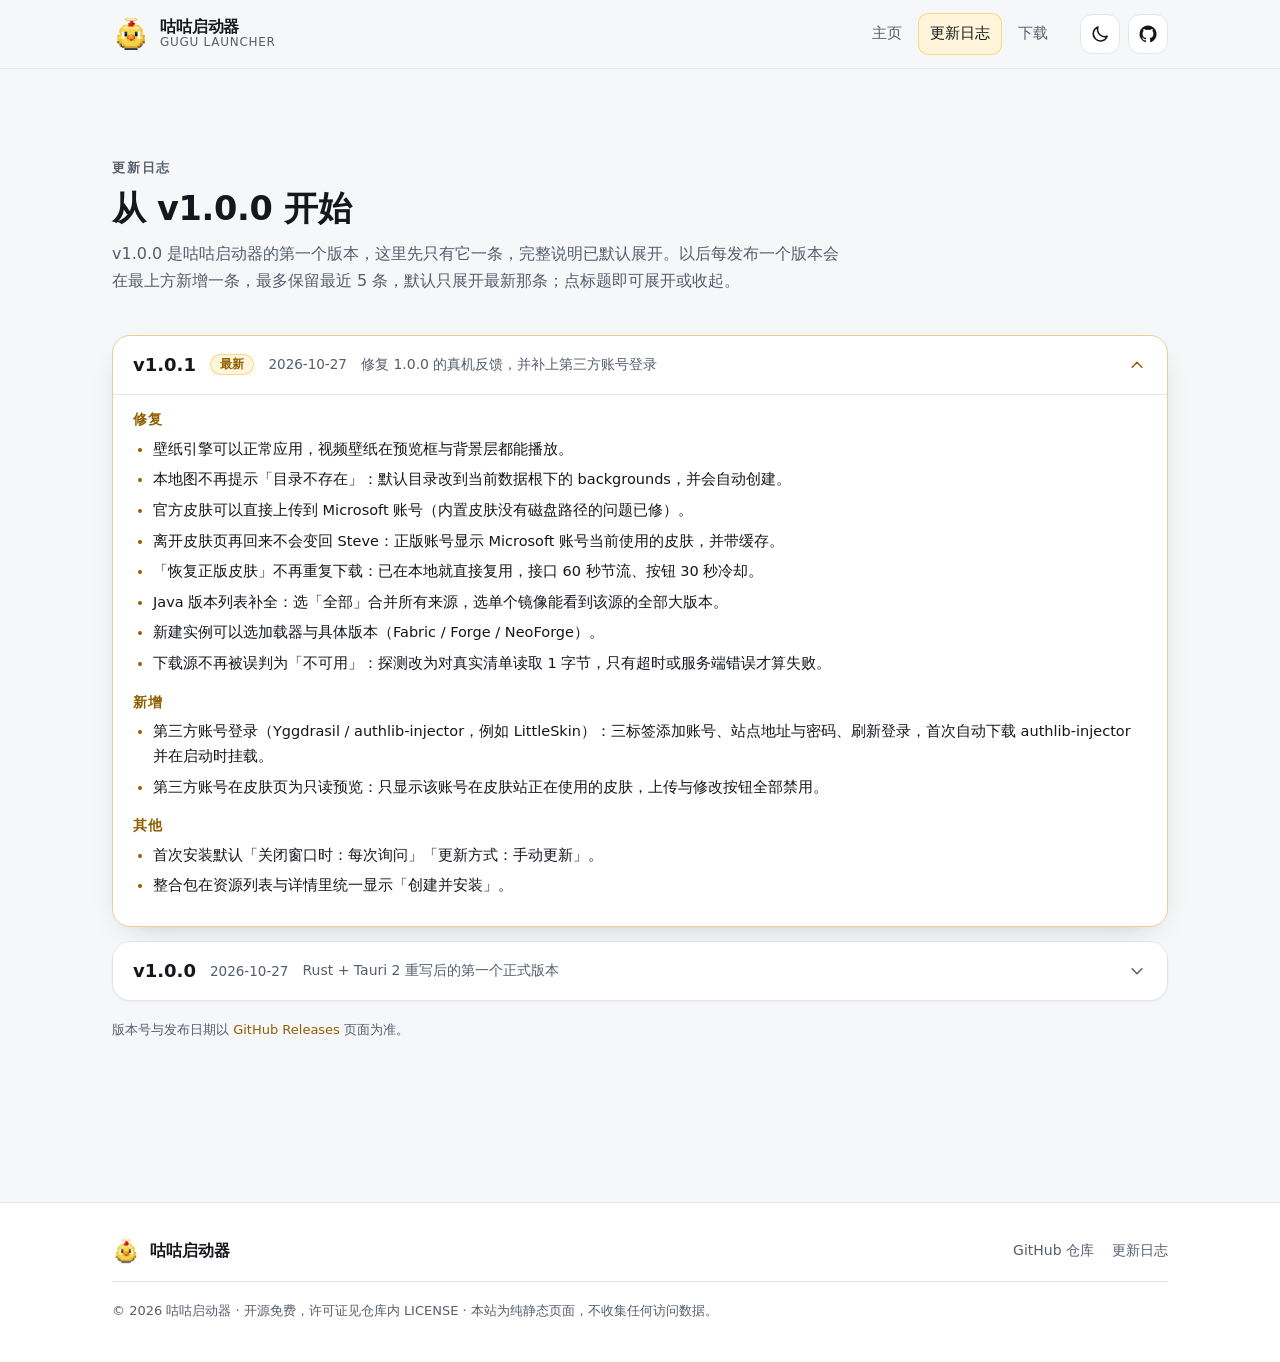
==== commit 57dd59a4: "1.0.1" ====
--- a/changelog.html
+++ b/changelog.html
@@ -61,12 +61,45 @@
              id="v-x-y-z"、id="toggle-x-y-z"、aria-controls="rel-x-y-z" 三处必须一致；
              新的一条加 is-open 且 aria-expanded="true"，上一条去掉 is-open 改成 false —— 全站永远只有 1 条默认展开；
              最多保留最近 5 条，超过 5 条就把最旧的一条整段删掉。 -->
-        <article class="release is-open" id="v-1-0-0">
+        <article class="release is-open" id="v-1-0-1">
           <h3 class="release-head">
-            <button class="release-toggle" type="button" id="toggle-1-0-0" aria-expanded="true" aria-controls="rel-1-0-0">
+            <button class="release-toggle" type="button" id="toggle-1-0-1" aria-expanded="true" aria-controls="rel-1-0-1">
+              <span class="release-ver">v1.0.1</span>
+              <span class="release-tag">最新</span>
+              <span class="release-date">2026-10-27</span>
+              <span class="release-sum">修复 1.0.0 的真机反馈，并补上第三方账号登录</span>
+              <svg class="release-chevron" viewBox="0 0 24 24" fill="none" stroke="currentColor" stroke-width="1.8" stroke-linecap="round" stroke-linejoin="round" aria-hidden="true" focusable="false"><path d="m6.2 9.4 5.8 5.8 5.8-5.8"/></svg>
+            </button>
+          </h3>
+          <div class="release-body" id="rel-1-0-1" role="region" aria-labelledby="toggle-1-0-1">
+            <h4>修复</h4>
+            <ul>
+              <li>壁纸引擎可以正常应用，视频壁纸在预览框与背景层都能播放。</li>
+              <li>本地图不再提示「目录不存在」：默认目录改到当前数据根下的 backgrounds，并会自动创建。</li>
+              <li>官方皮肤可以直接上传到 Microsoft 账号（内置皮肤没有磁盘路径的问题已修）。</li>
+              <li>离开皮肤页再回来不会变回 Steve：正版账号显示 Microsoft 账号当前使用的皮肤，并带缓存。</li>
+              <li>「恢复正版皮肤」不再重复下载：已在本地就直接复用，接口 60 秒节流、按钮 30 秒冷却。</li>
+              <li>Java 版本列表补全：选「全部」合并所有来源，选单个镜像能看到该源的全部大版本。</li>
+              <li>新建实例可以选加载器与具体版本（Fabric / Forge / NeoForge）。</li>
+              <li>下载源不再被误判为「不可用」：探测改为对真实清单读取 1 字节，只有超时或服务端错误才算失败。</li>
+            </ul>
+            <h4>新增</h4>
+            <ul>
+              <li>第三方账号登录（Yggdrasil / authlib-injector，例如 LittleSkin）：三标签添加账号、站点地址与密码、刷新登录，首次自动下载 authlib-injector 并在启动时挂载。</li>
+              <li>第三方账号在皮肤页为只读预览：只显示该账号在皮肤站正在使用的皮肤，上传与修改按钮全部禁用。</li>
+            </ul>
+            <h4>其他</h4>
+            <ul>
+              <li>首次安装默认「关闭窗口时：每次询问」「更新方式：手动更新」。</li>
+              <li>整合包在资源列表与详情里统一显示「创建并安装」。</li>
+            </ul>
+          </div>
+        </article>
+        <article class="release" id="v-1-0-0">
+          <h3 class="release-head">
+            <button class="release-toggle" type="button" id="toggle-1-0-0" aria-expanded="false" aria-controls="rel-1-0-0">
               <span class="release-ver">v1.0.0</span>
-              <span class="release-tag">最新</span>
-              <span class="release-date">即将发布</span>
+              <span class="release-date">2026-10-27</span>
               <span class="release-sum">Rust + Tauri 2 重写后的第一个正式版本</span>
               <svg class="release-chevron" viewBox="0 0 24 24" fill="none" stroke="currentColor" stroke-width="1.8" stroke-linecap="round" stroke-linejoin="round" aria-hidden="true" focusable="false"><path d="m6.2 9.4 5.8 5.8 5.8-5.8"/></svg>
             </button>
@@ -101,9 +134,16 @@
               <li>模组、光影与资源包都支持一键检查更新与批量更新，更新前会把原文件备份到实例目录里。</li>
               <li>1.20 及以上版本的存档可以「进入该存档」直接启动游戏；更低版本会提示不支持。</li>
             </ul>
+            <h4>种子地图</h4>
+            <ul>
+              <li>内置 cubiomes（MIT）在本地计算指定种子的地形：输入种子即可看到生物群系地图，支持拖拽平移与 1 / 2 / 4 / 8 / 16 / 32 / 64 像素每方块的离散缩放。</li>
+              <li>图层可开关：地貌阴影、悬停显示群系名与坐标、16×16 区块线、结构标记。</li>
+              <li>结构搜索覆盖村庄、海底神殿、林地府邸、要塞、下界要塞、堡垒、掠夺者前哨、沉船、海底废墟与宝藏；「高亮地形」可按群系名把目标区域留亮、其余压暗。</li>
+              <li>坐标栏可前往指定 X/Z、复制 TP 指令、跳到出生点；支持 1.21.x 到 26.3 的版本选择，全部计算在本机完成，不联网。</li>
+            </ul>
             <h4>主页新闻</h4>
             <ul>
-              <li>主页读取 Minecraft 官方新闻接口（launchercontent），最多显示最新 5 条，带封面图与中文译文；可切换「原文」，「阅读全文」跳转到中文官网对应的文章页。</li>
+              <li>主页读取 Minecraft 官方新闻接口（launchercontent），显示最新一条，带封面图与中文译文；可切换「原文」，「阅读全文」跳转到中文官网对应的文章页。</li>
             </ul>
             <h4>皮肤</h4>
             <ul>
@@ -113,6 +153,8 @@
               <li>官方默认皮肤共 9 套（Steve、Alex、Ari、Efe、Kai、Makena、Noor、Sunny、Zuri），每套都带经典与纤细模型。</li>
               <li>正版账号可以把当前预览的皮肤上传到 Microsoft 账号并同步披风设置（上传前有二次确认）；离线与第三方账号只做本地应用。</li>
               <li>披风设置：仅正版账号会列出可选披风，离线与第三方账号会明确提示不支持。</li>
+              <li>本地皮肤支持导入、拖入与删除（删除当前皮肤会回退到 Steve），内置皮肤只出现在「官方皮肤」里，不再混进本地列表。</li>
+              <li>「恢复正版皮肤」按钮：一键取回 Microsoft 账号当前正在使用的那套皮肤，先本地预览再落盘保存；账号用的是默认皮肤时会提示并套用 Steve / Alex。</li>
             </ul>
             <h4>开服与联机</h4>
             <ul>
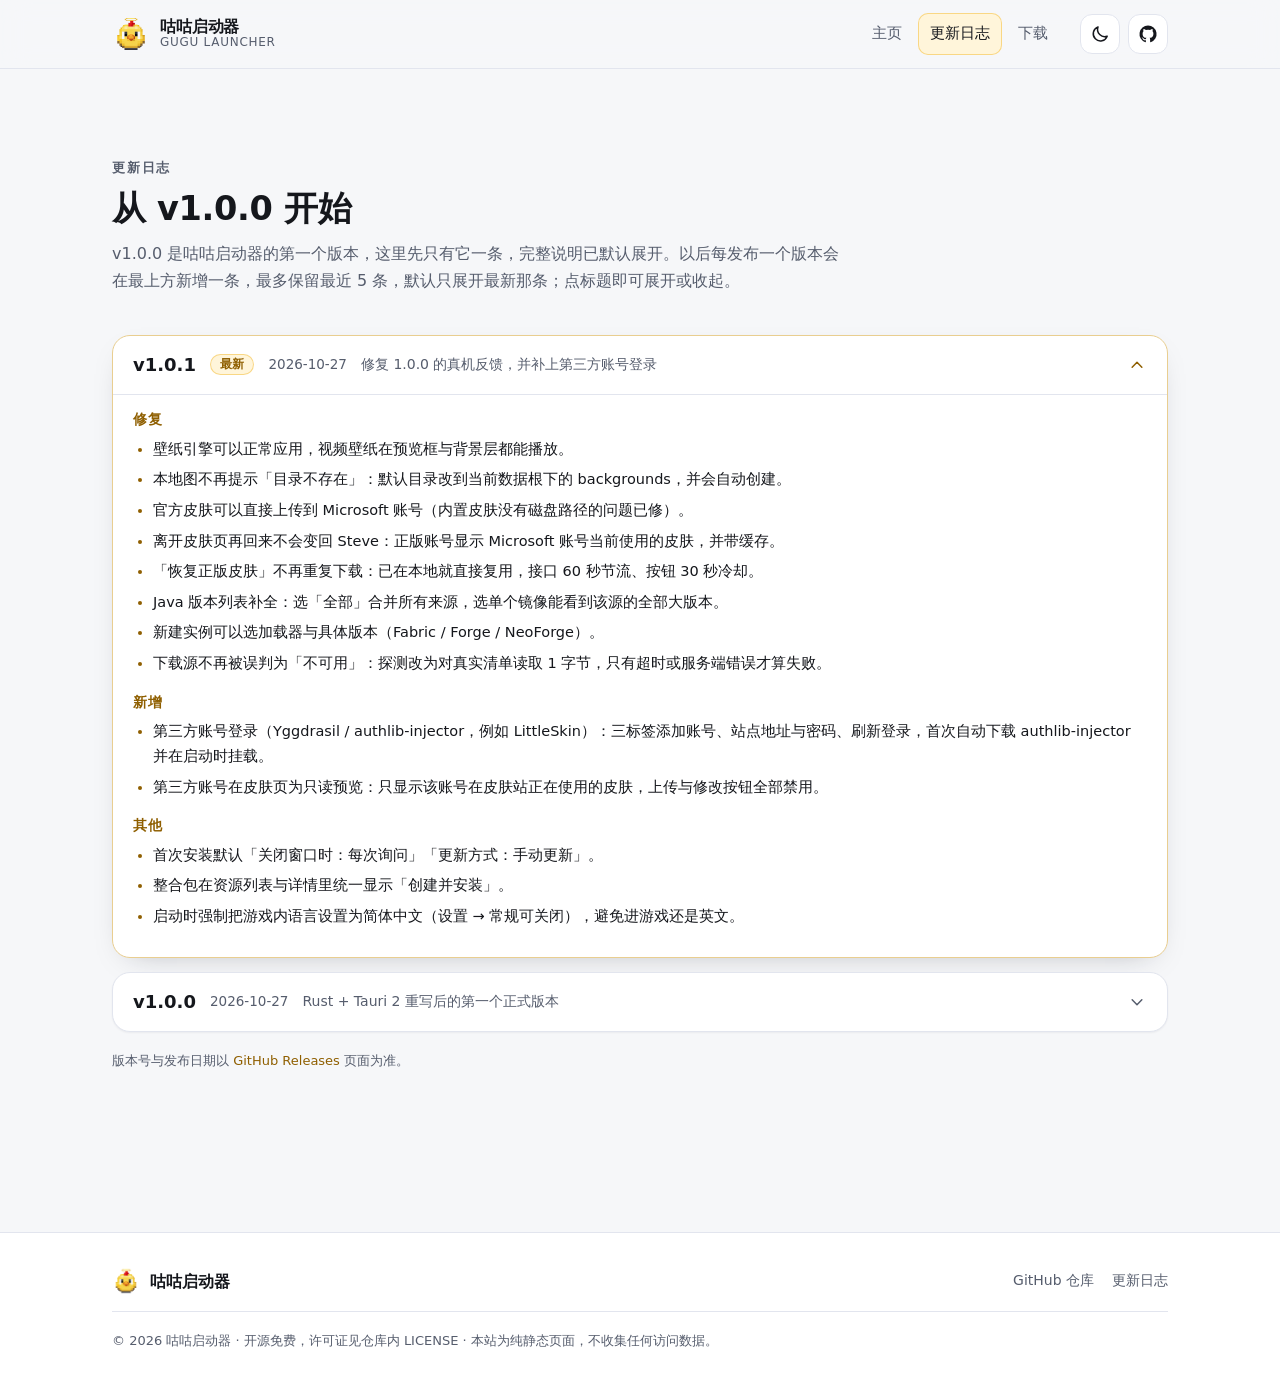
==== commit 995e12b6: "1.0.1修复" ====
--- a/changelog.html
+++ b/changelog.html
@@ -92,6 +92,7 @@
             <ul>
               <li>首次安装默认「关闭窗口时：每次询问」「更新方式：手动更新」。</li>
               <li>整合包在资源列表与详情里统一显示「创建并安装」。</li>
+              <li>启动时强制把游戏内语言设置为简体中文（设置 → 常规可关闭），避免进游戏还是英文。</li>
             </ul>
           </div>
         </article>
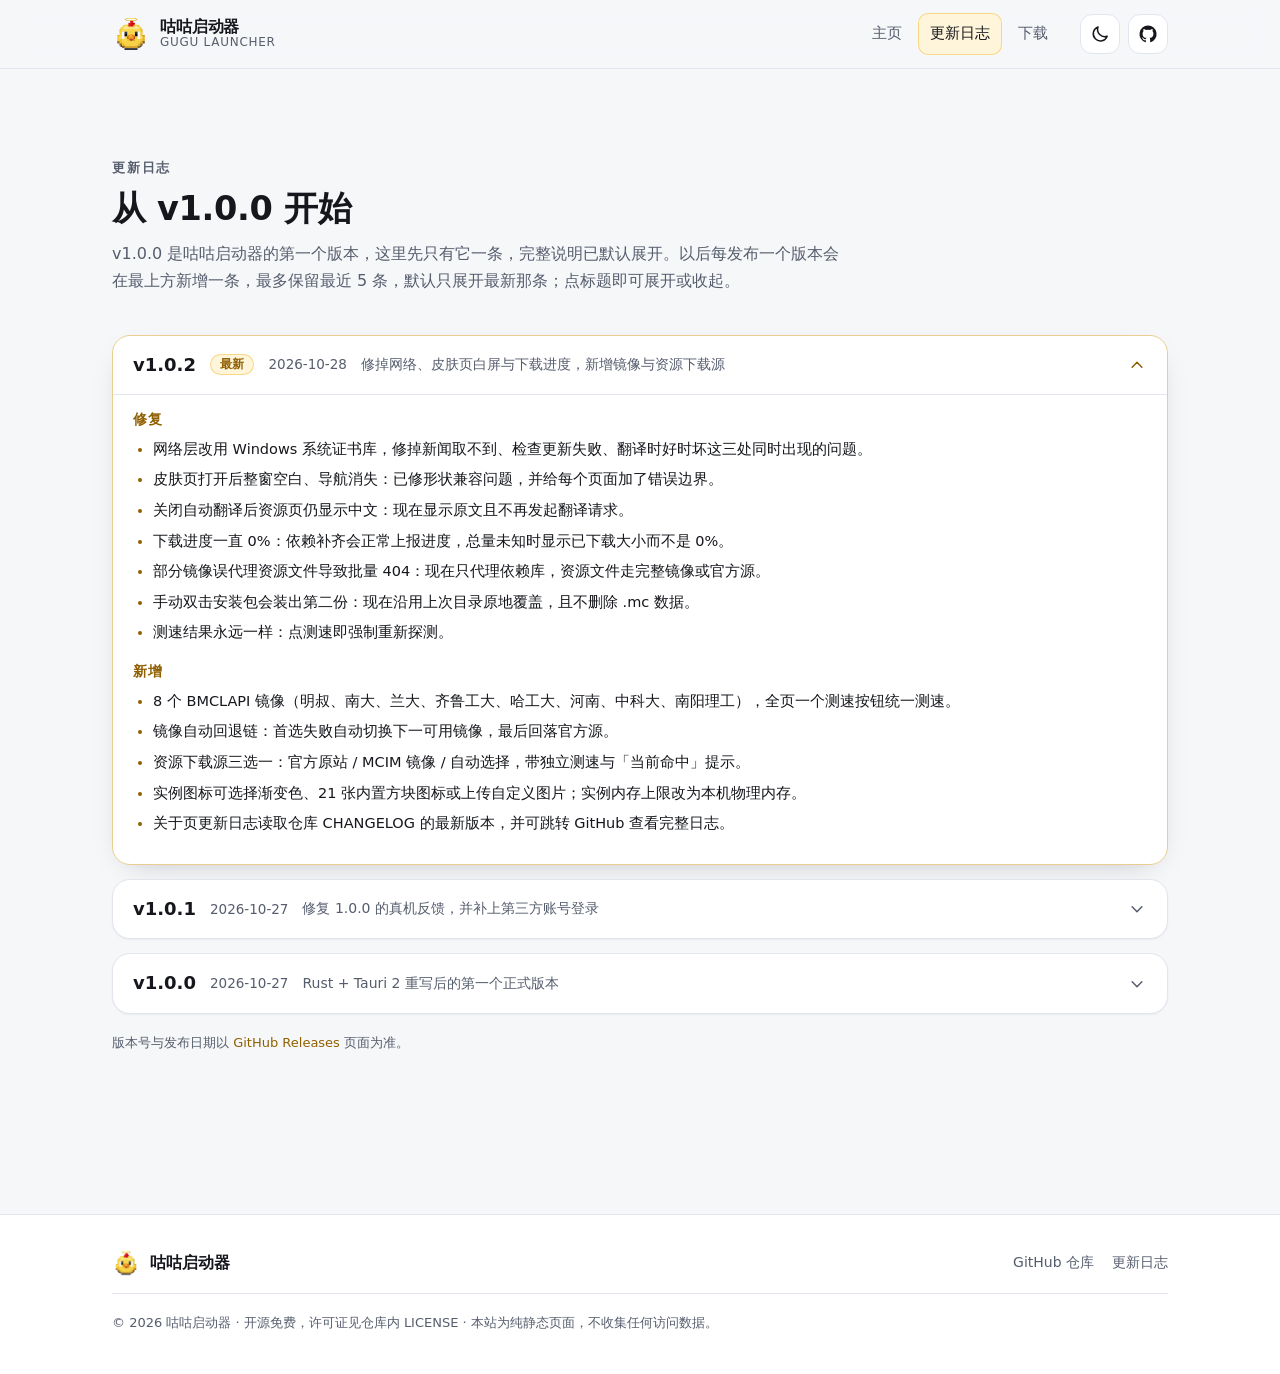
==== commit 039f679e: "asd" ====
--- a/changelog.html
+++ b/changelog.html
@@ -61,11 +61,41 @@
              id="v-x-y-z"、id="toggle-x-y-z"、aria-controls="rel-x-y-z" 三处必须一致；
              新的一条加 is-open 且 aria-expanded="true"，上一条去掉 is-open 改成 false —— 全站永远只有 1 条默认展开；
              最多保留最近 5 条，超过 5 条就把最旧的一条整段删掉。 -->
-        <article class="release is-open" id="v-1-0-1">
+        <article class="release is-open" id="v-1-0-2">
           <h3 class="release-head">
-            <button class="release-toggle" type="button" id="toggle-1-0-1" aria-expanded="true" aria-controls="rel-1-0-1">
+            <button class="release-toggle" type="button" id="toggle-1-0-2" aria-expanded="true" aria-controls="rel-1-0-2">
+              <span class="release-ver">v1.0.2</span>
+              <span class="release-tag">最新</span>
+              <span class="release-date">2026-10-28</span>
+              <span class="release-sum">修掉网络、皮肤页白屏与下载进度，新增镜像与资源下载源</span>
+              <svg class="release-chevron" viewBox="0 0 24 24" fill="none" stroke="currentColor" stroke-width="1.8" stroke-linecap="round" stroke-linejoin="round" aria-hidden="true" focusable="false"><path d="m6.2 9.4 5.8 5.8 5.8-5.8"/></svg>
+            </button>
+          </h3>
+          <div class="release-body" id="rel-1-0-2" role="region" aria-labelledby="toggle-1-0-2">
+            <h4>修复</h4>
+            <ul>
+              <li>网络层改用 Windows 系统证书库，修掉新闻取不到、检查更新失败、翻译时好时坏这三处同时出现的问题。</li>
+              <li>皮肤页打开后整窗空白、导航消失：已修形状兼容问题，并给每个页面加了错误边界。</li>
+              <li>关闭自动翻译后资源页仍显示中文：现在显示原文且不再发起翻译请求。</li>
+              <li>下载进度一直 0%：依赖补齐会正常上报进度，总量未知时显示已下载大小而不是 0%。</li>
+              <li>部分镜像误代理资源文件导致批量 404：现在只代理依赖库，资源文件走完整镜像或官方源。</li>
+              <li>手动双击安装包会装出第二份：现在沿用上次目录原地覆盖，且不删除 .mc 数据。</li>
+              <li>测速结果永远一样：点测速即强制重新探测。</li>
+            </ul>
+            <h4>新增</h4>
+            <ul>
+              <li>8 个 BMCLAPI 镜像（明叔、南大、兰大、齐鲁工大、哈工大、河南、中科大、南阳理工），全页一个测速按钮统一测速。</li>
+              <li>镜像自动回退链：首选失败自动切换下一可用镜像，最后回落官方源。</li>
+              <li>资源下载源三选一：官方原站 / MCIM 镜像 / 自动选择，带独立测速与「当前命中」提示。</li>
+              <li>实例图标可选择渐变色、21 张内置方块图标或上传自定义图片；实例内存上限改为本机物理内存。</li>
+              <li>关于页更新日志读取仓库 CHANGELOG 的最新版本，并可跳转 GitHub 查看完整日志。</li>
+            </ul>
+          </div>
+        </article>
+        <article class="release" id="v-1-0-1">
+          <h3 class="release-head">
+            <button class="release-toggle" type="button" id="toggle-1-0-1" aria-expanded="false" aria-controls="rel-1-0-1">
               <span class="release-ver">v1.0.1</span>
-              <span class="release-tag">最新</span>
               <span class="release-date">2026-10-27</span>
               <span class="release-sum">修复 1.0.0 的真机反馈，并补上第三方账号登录</span>
               <svg class="release-chevron" viewBox="0 0 24 24" fill="none" stroke="currentColor" stroke-width="1.8" stroke-linecap="round" stroke-linejoin="round" aria-hidden="true" focusable="false"><path d="m6.2 9.4 5.8 5.8 5.8-5.8"/></svg>
